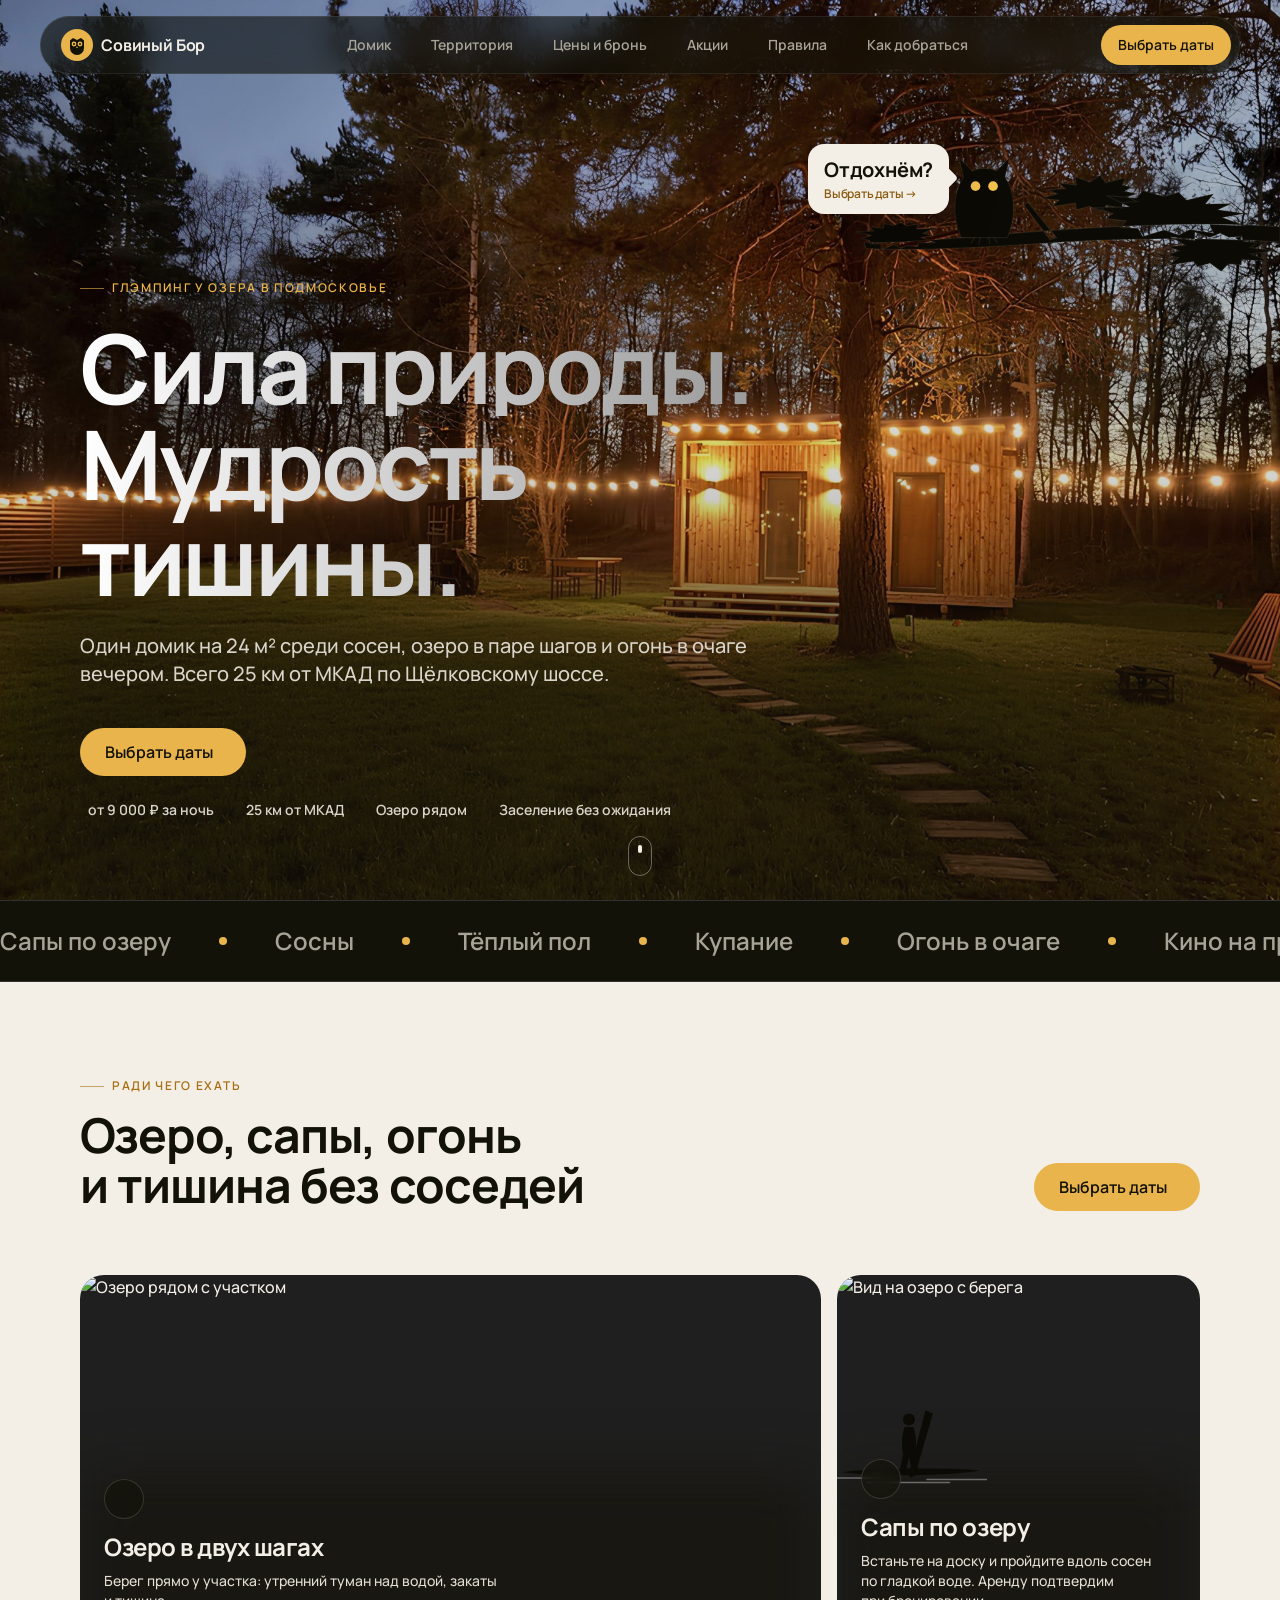
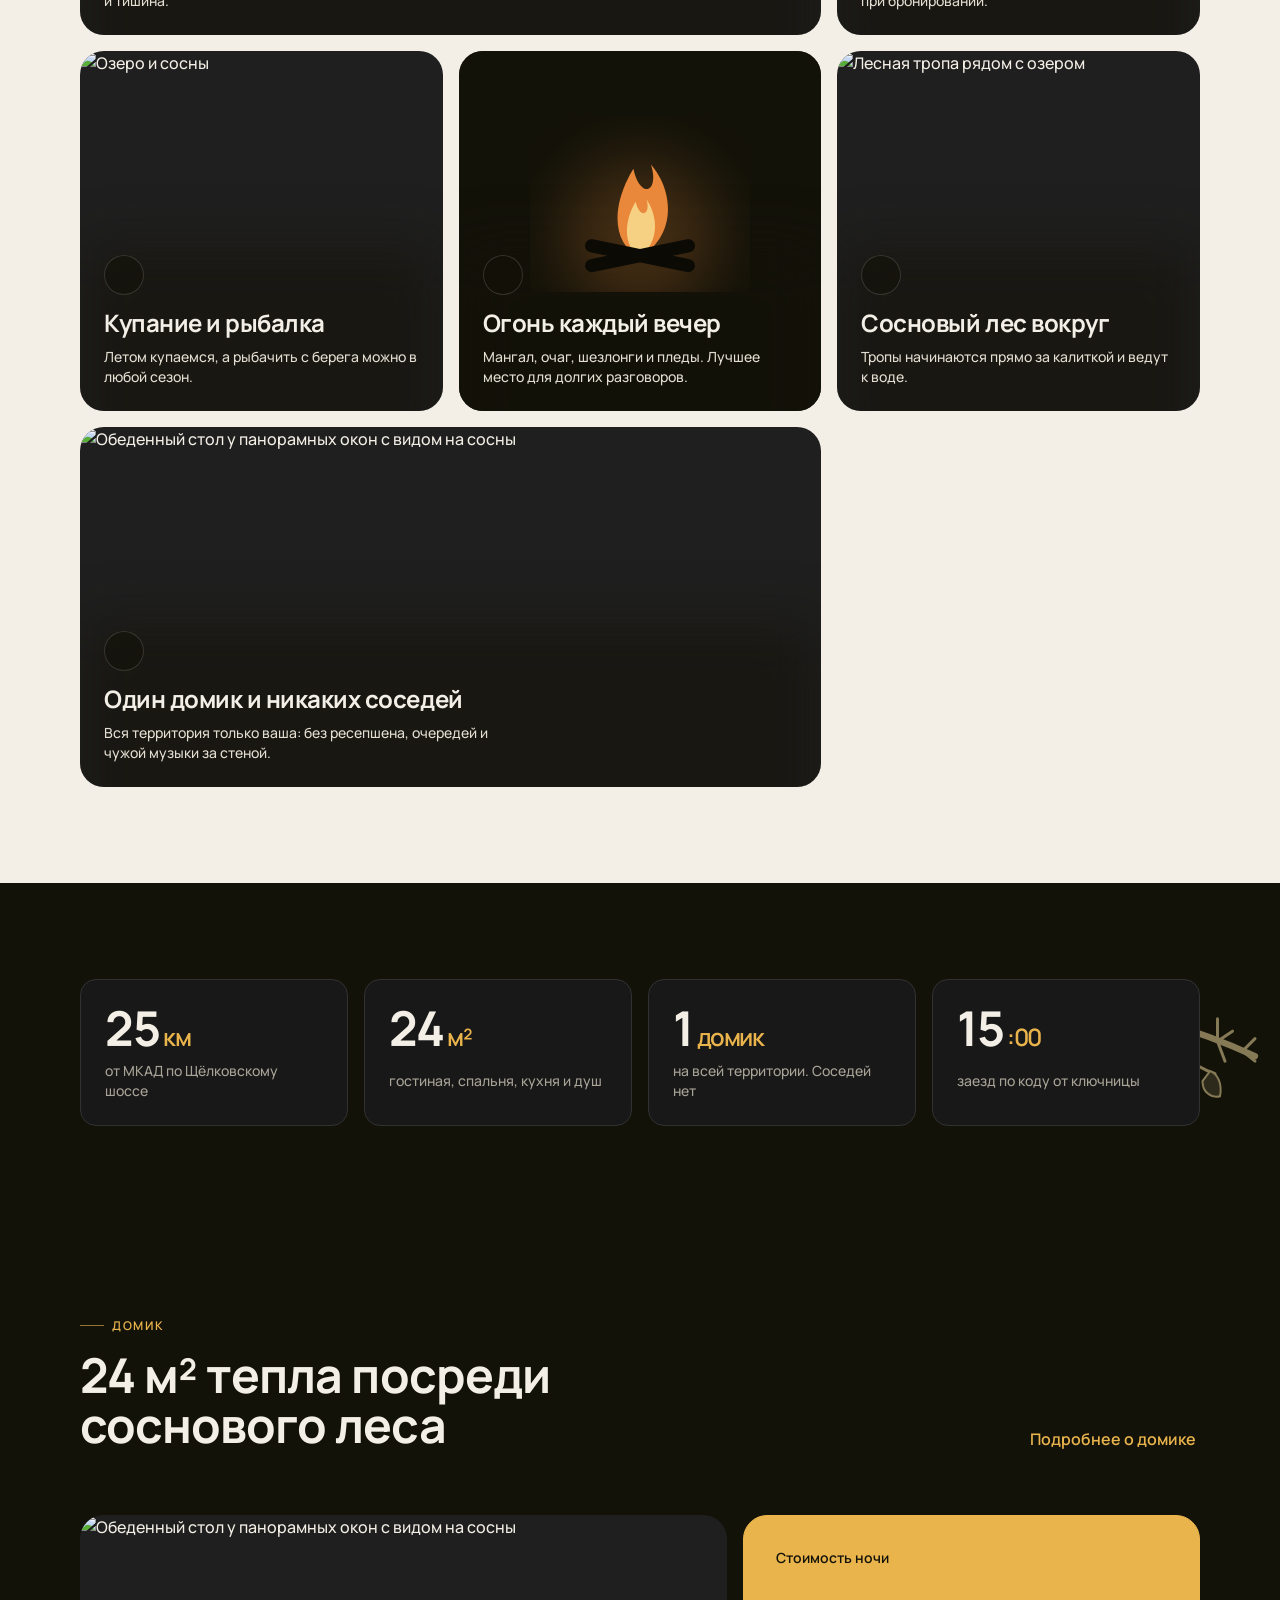
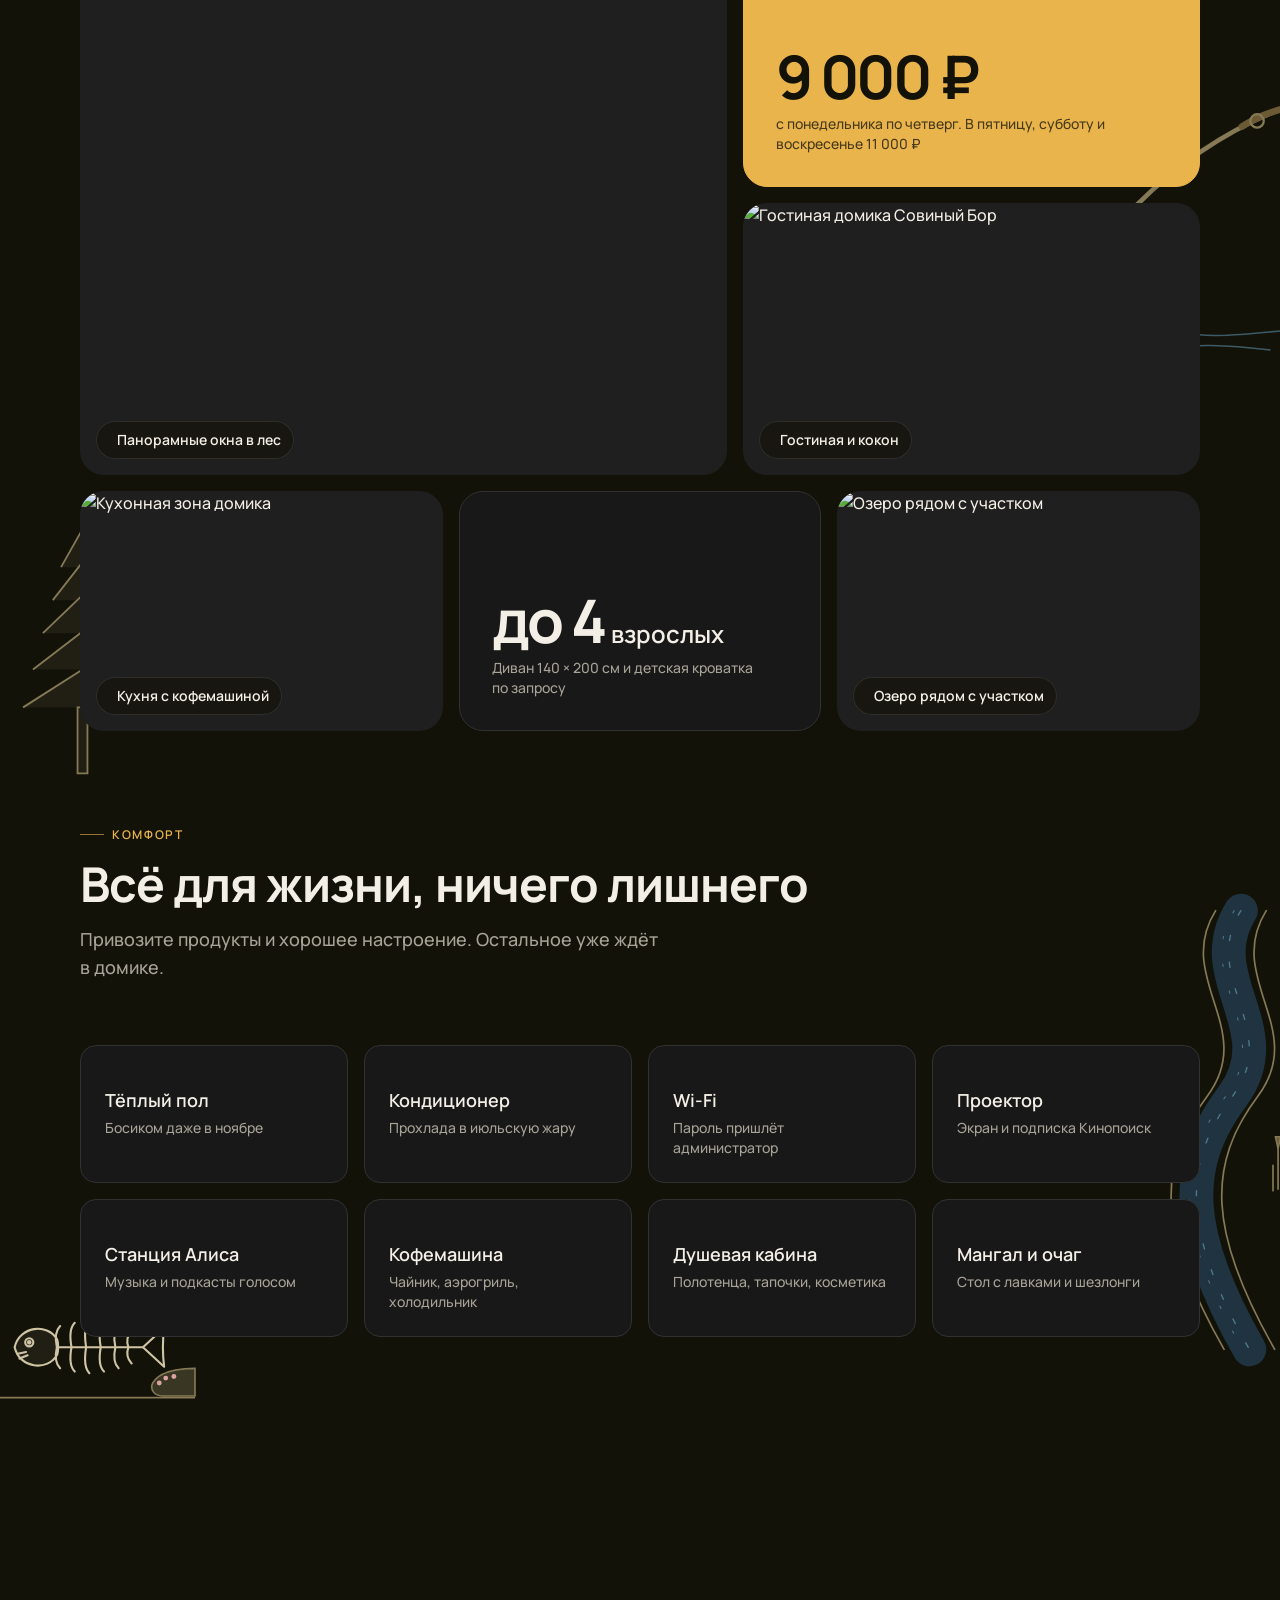
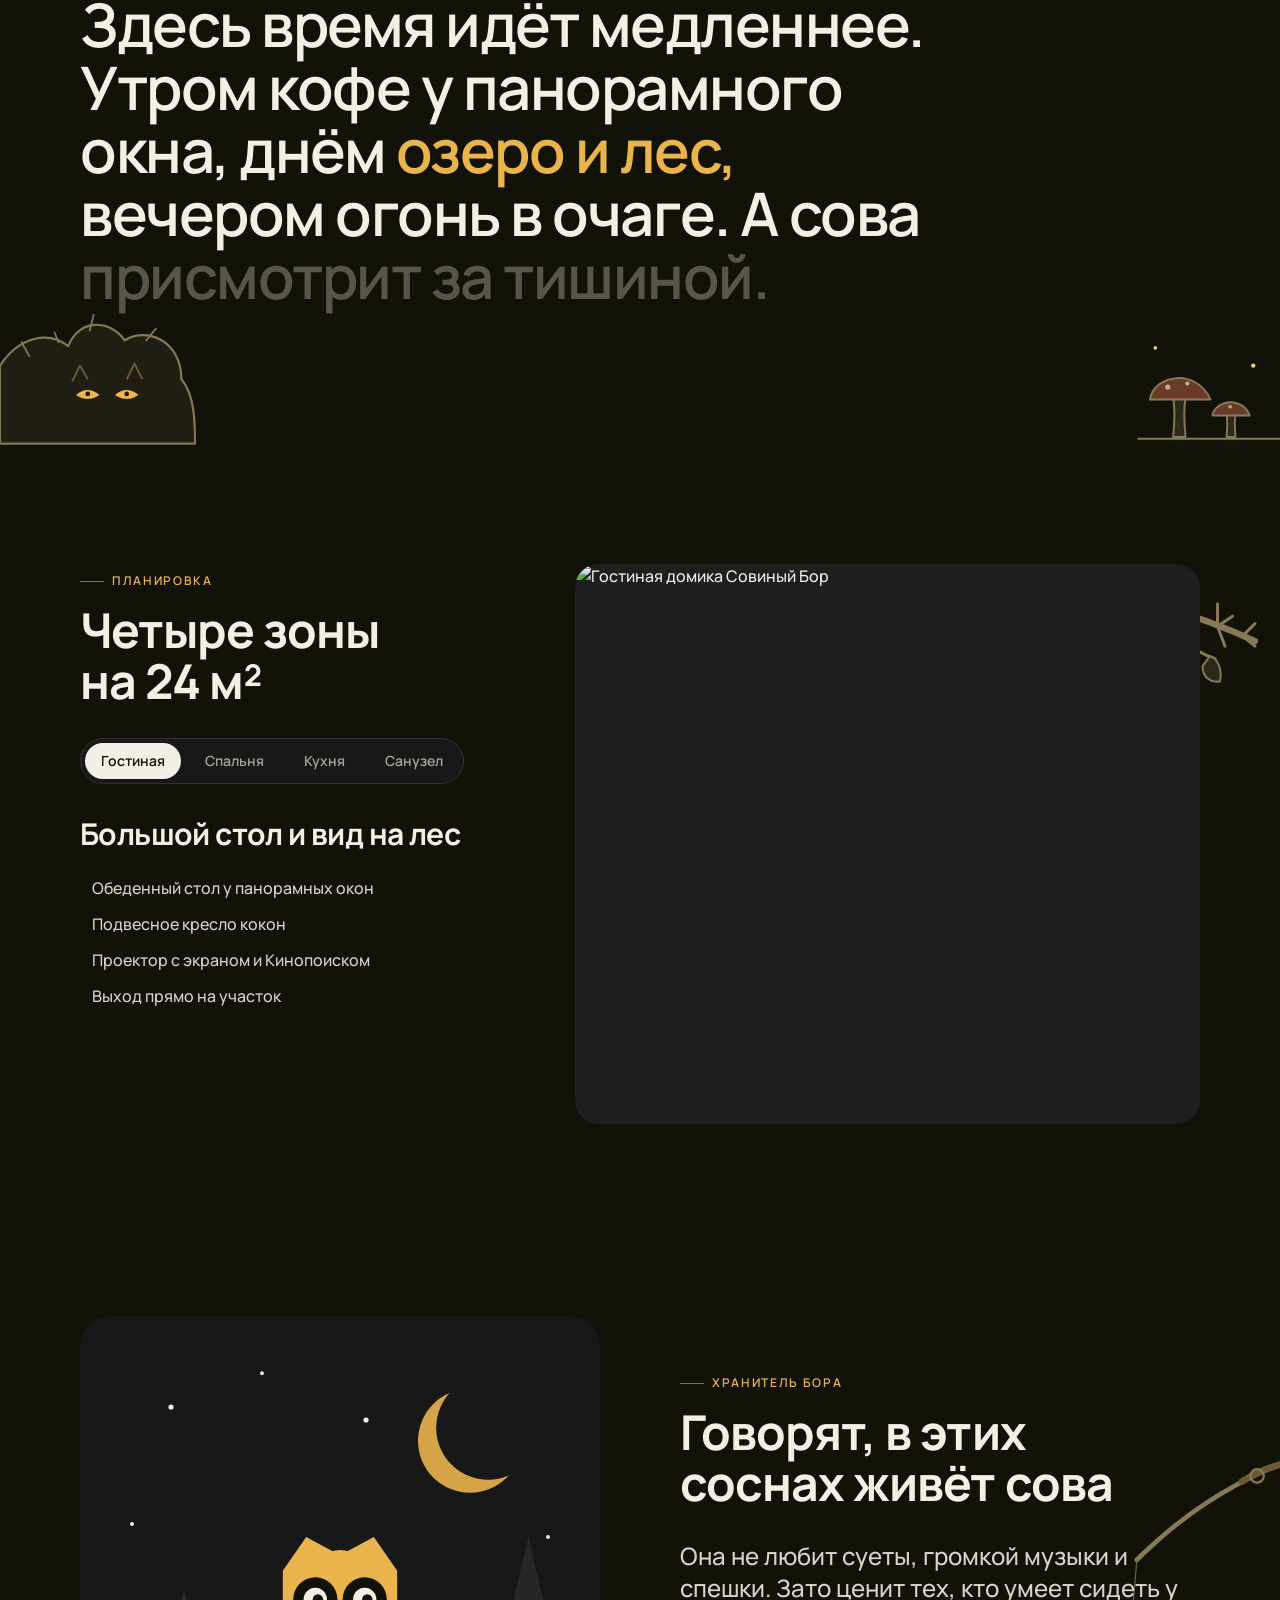
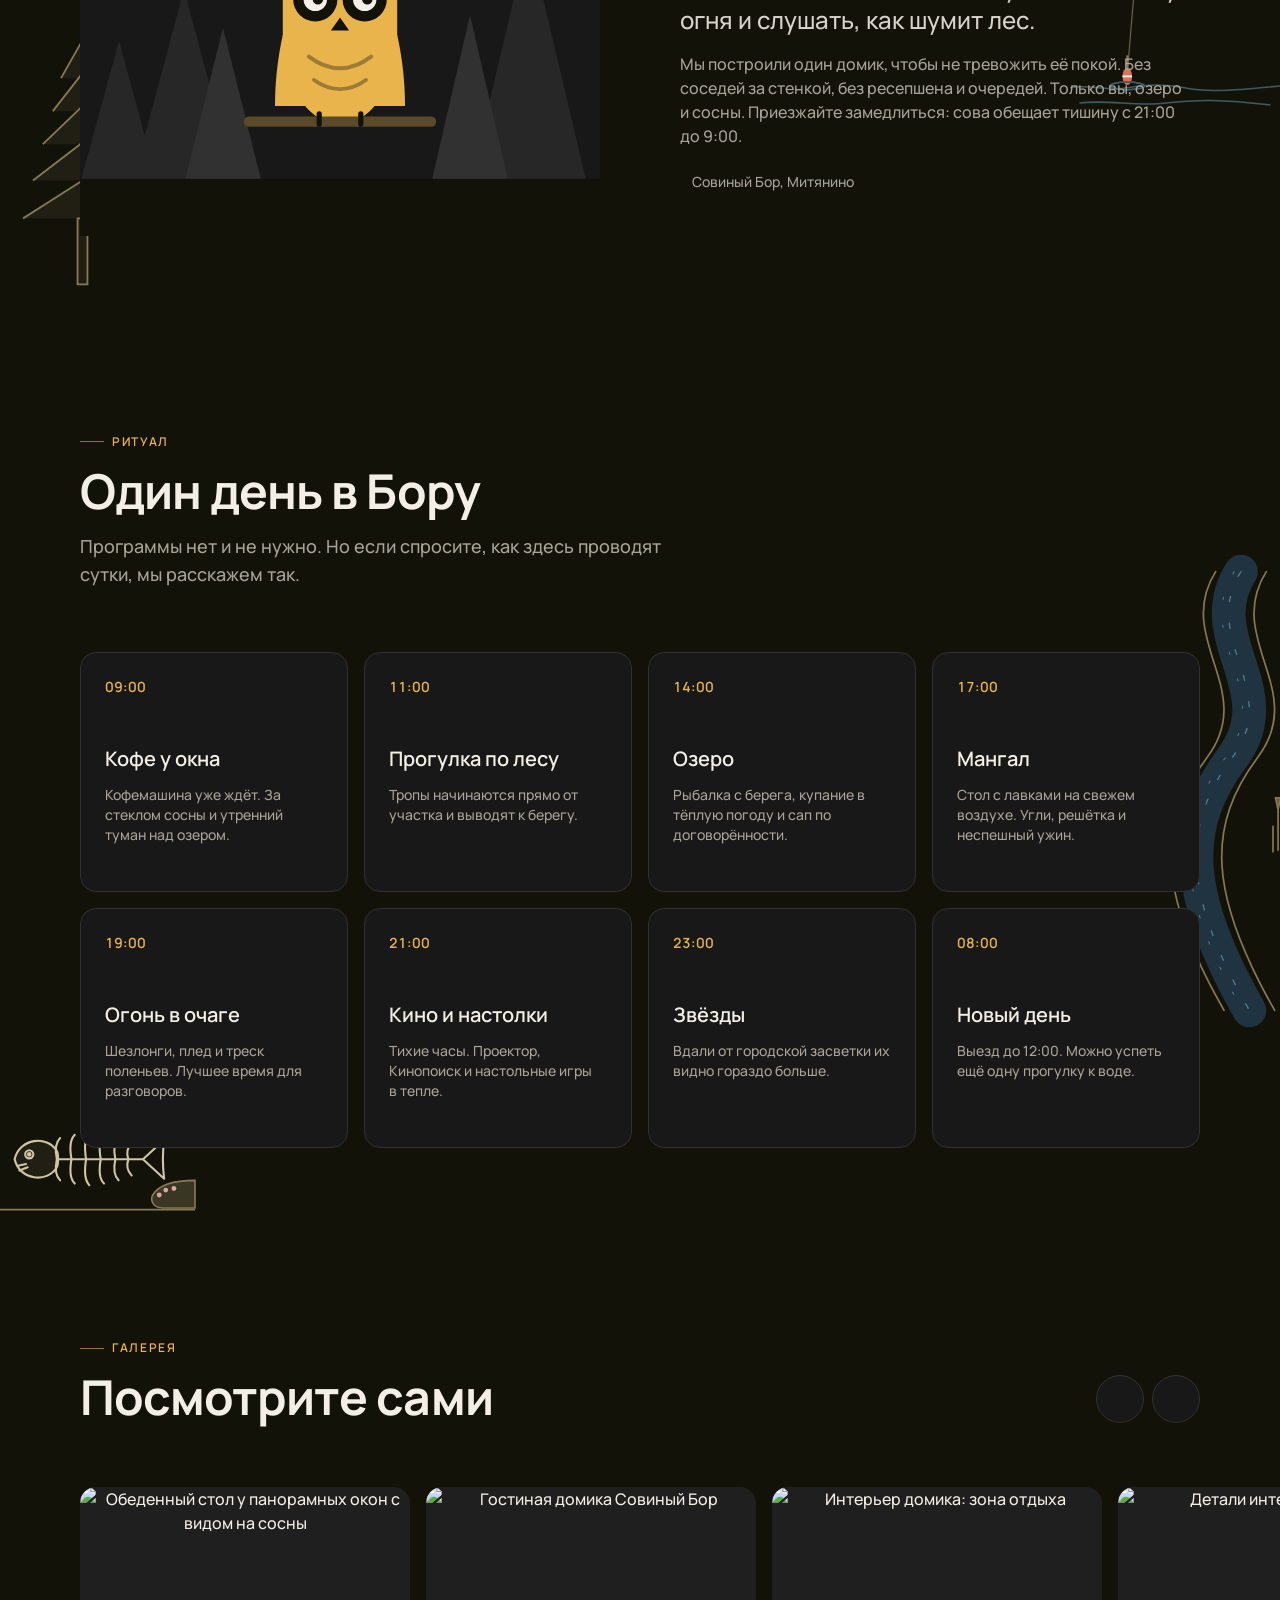
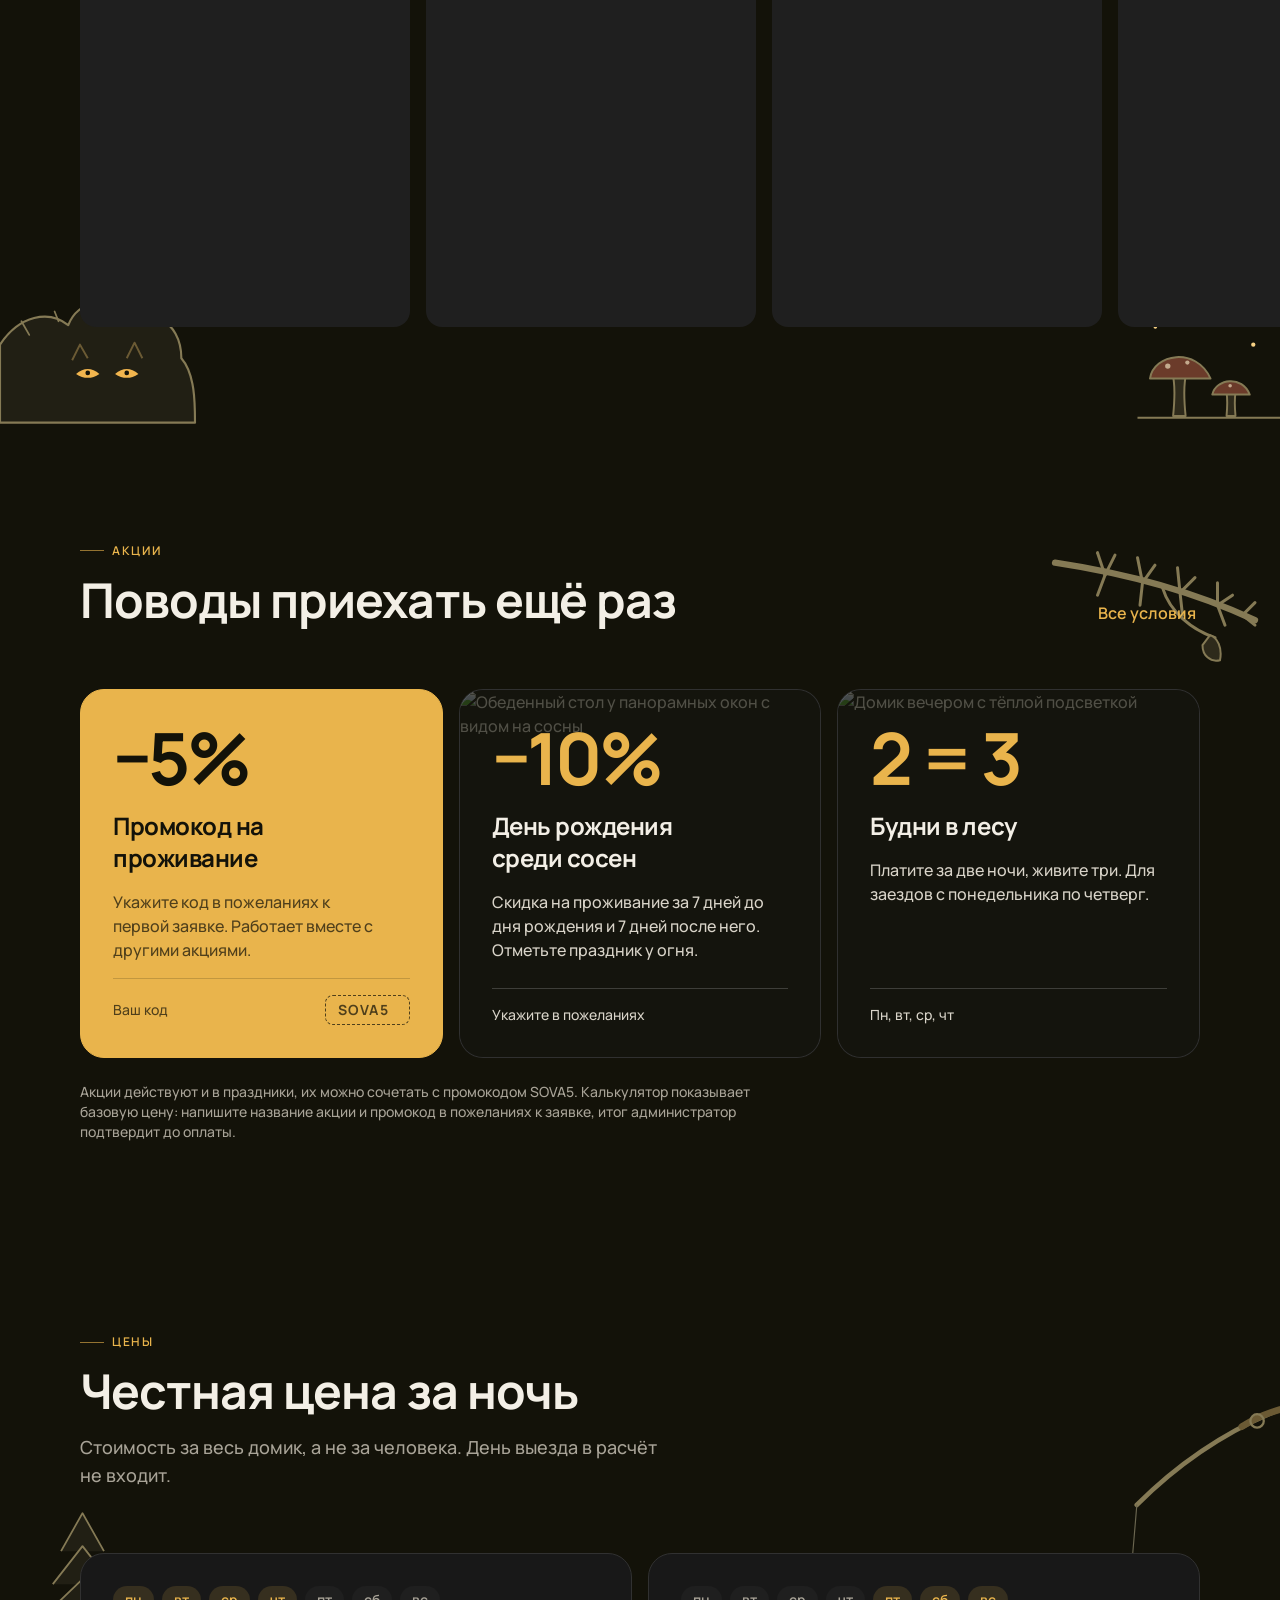
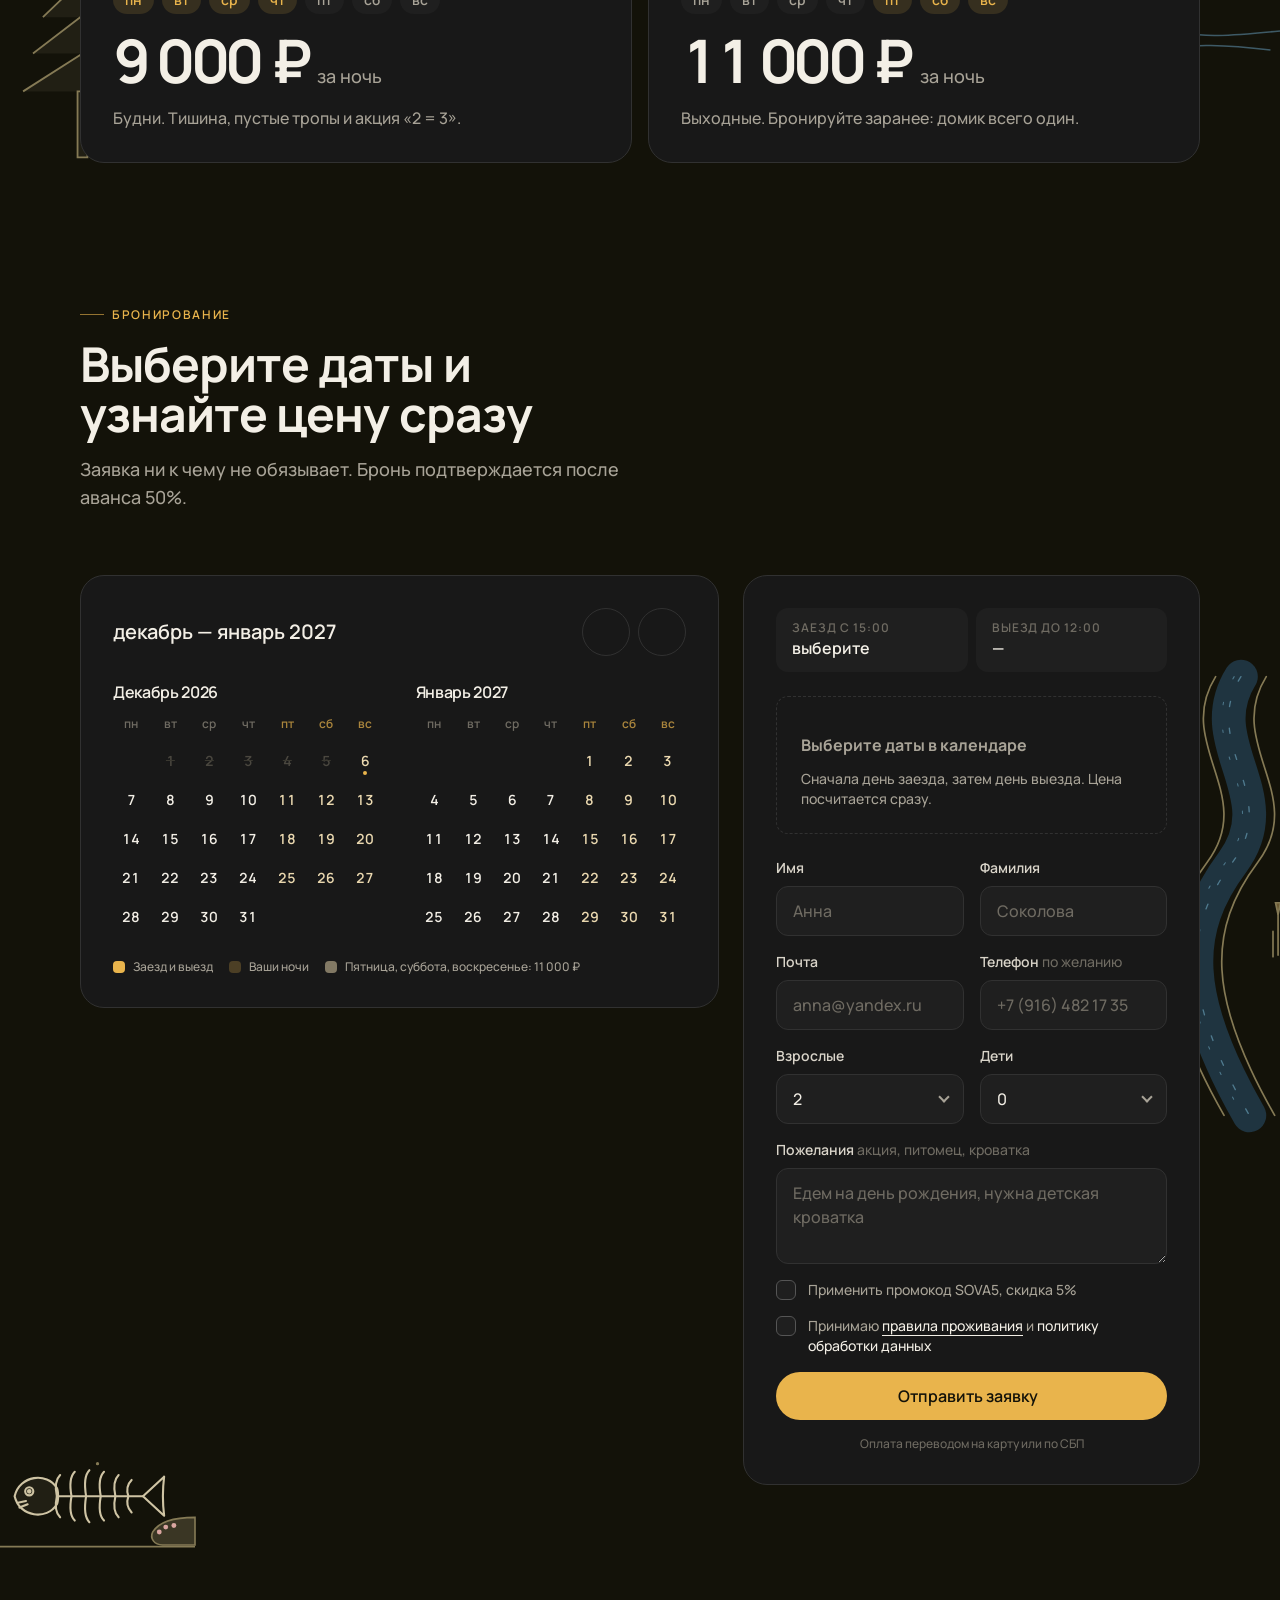
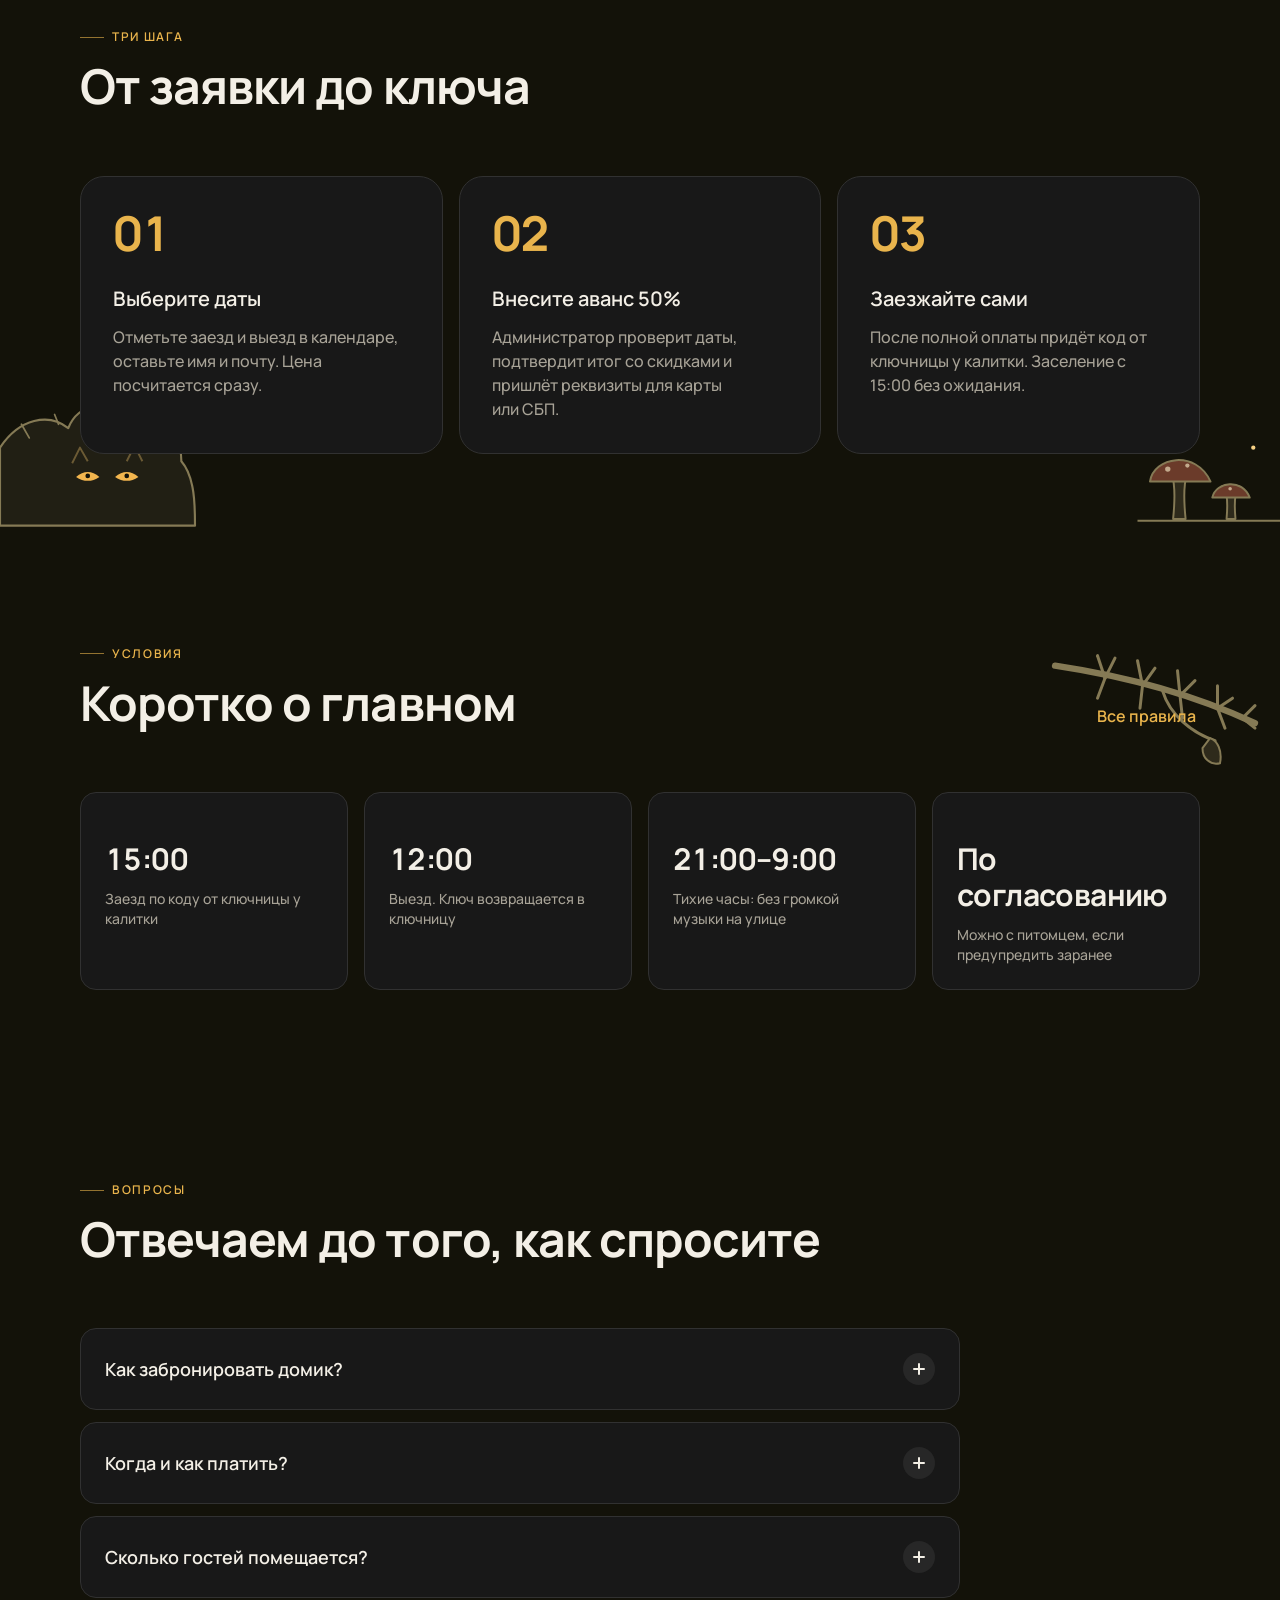
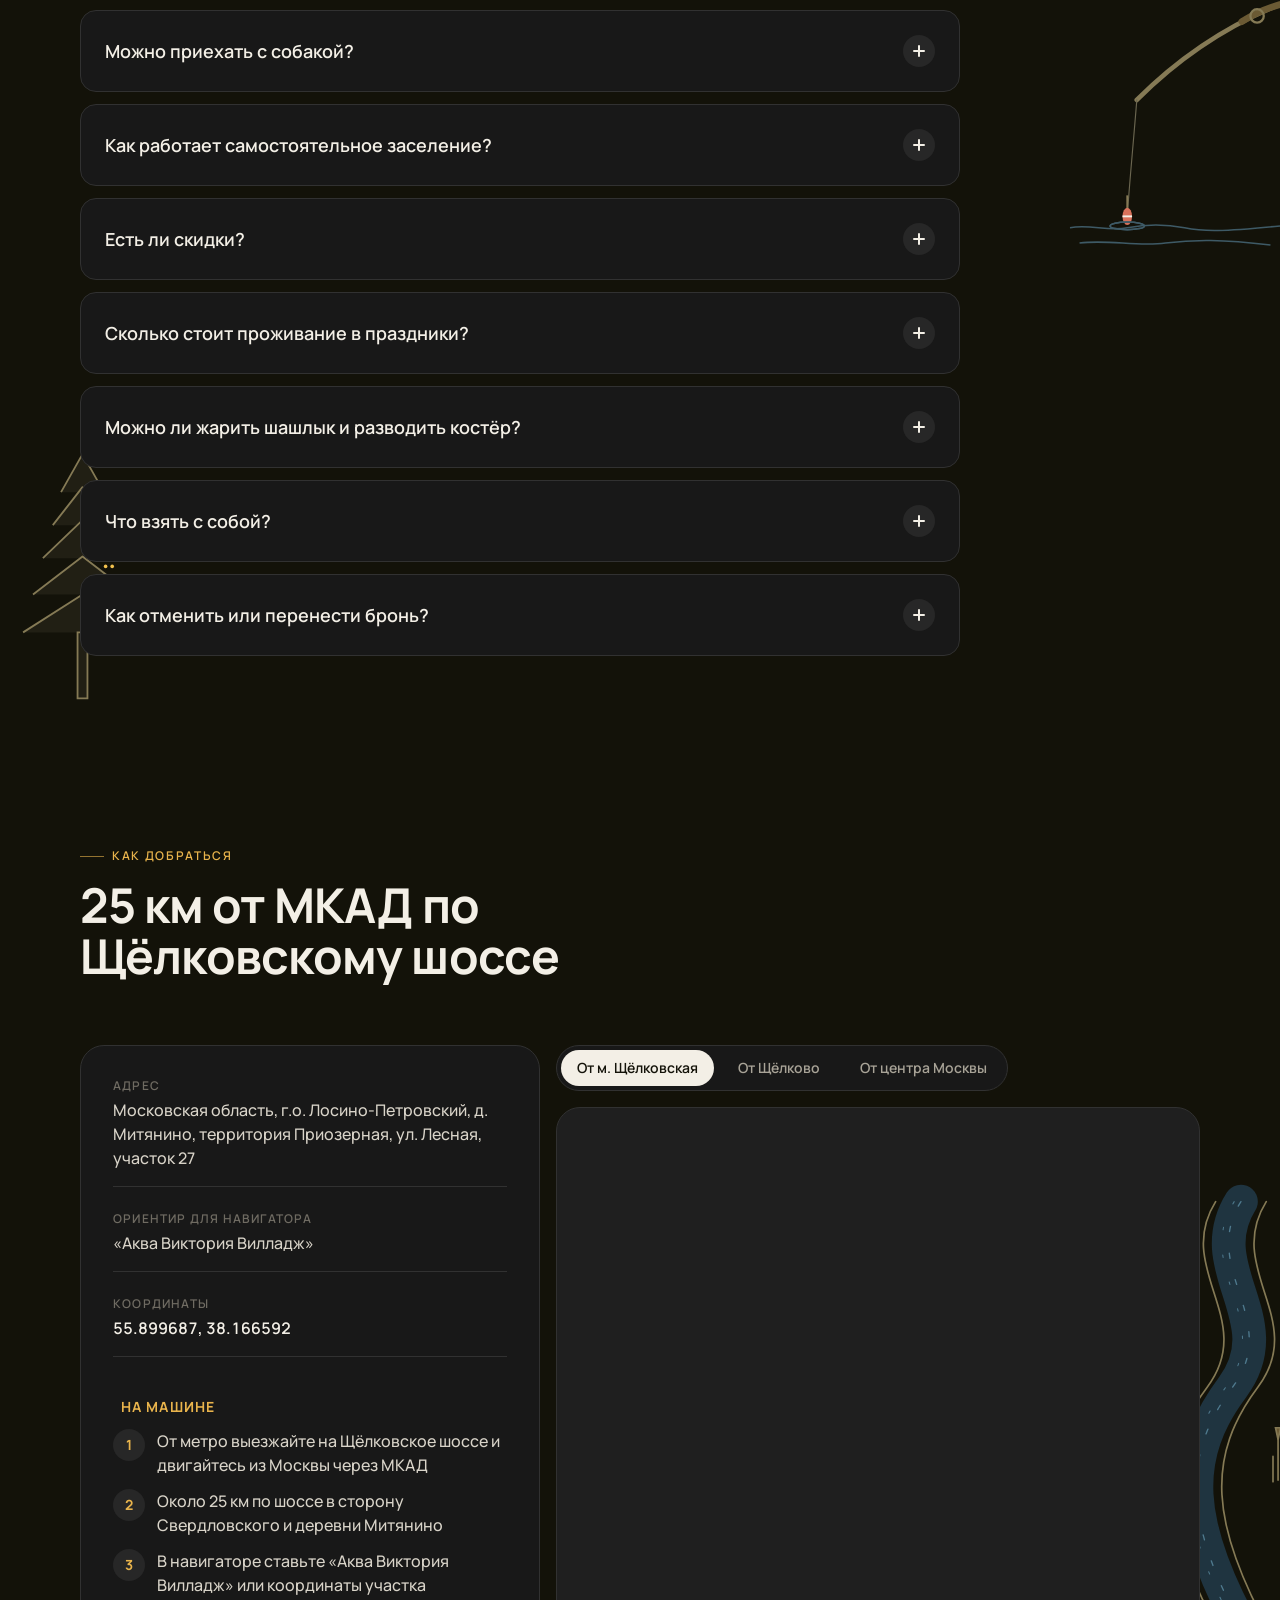
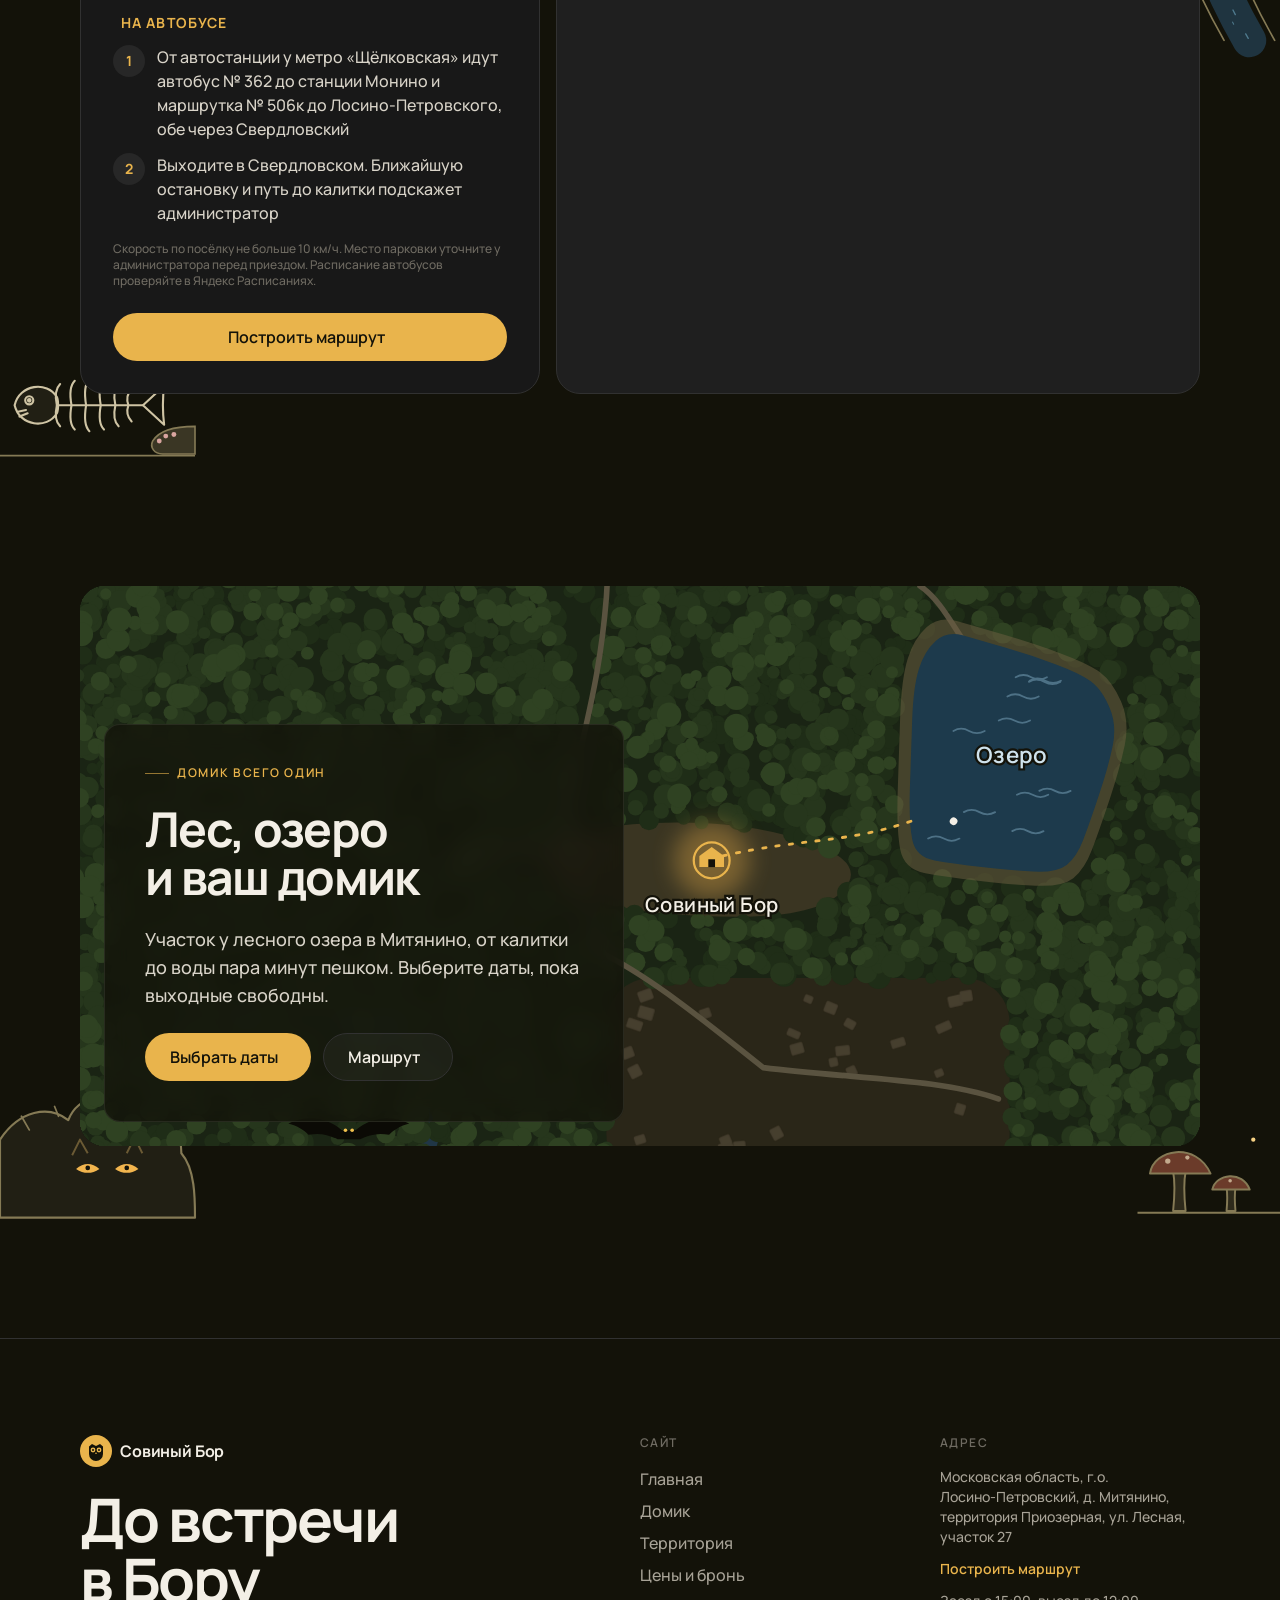
==== index.html @ 0ddd8e26 "Скелет рыбы и кошачья лапа среди рисованных элементов Co-Authored-By: Claude Opus 5.5 <noreply@anthr" ====
<!DOCTYPE html>
<html lang="ru">
<head>
<meta charset="utf-8">
<meta name="viewport" content="width=device-width, initial-scale=1">
<script>try{var o=JSON.parse(sessionStorage.getItem("owl")||"null");if(o&&Date.now()-o.ts<6000&&document.documentElement.hasAttribute("data-ill"))document.documentElement.classList.add("owl-nav")}catch(e){}</script>
<title>Совиный Бор: глэмпинг у озера в 25 км от МКАД</title>
<meta name="description" content="Уютный домик 24 м² среди сосен у озера, Щёлковское шоссе. Мангал, очаг, тёплый пол, проектор. От 9 000 ₽ за ночь, самостоятельное заселение.">
<link rel="canonical" href="https://sovbor.ru/">
<meta name="theme-color" content="#131209">
<meta property="og:type" content="website">
<meta property="og:locale" content="ru_RU">
<meta property="og:site_name" content="Совиный Бор">
<meta property="og:title" content="Совиный Бор: глэмпинг у озера в 25 км от МКАД">
<meta property="og:description" content="Уютный домик 24 м² среди сосен у озера, Щёлковское шоссе. Мангал, очаг, тёплый пол, проектор. От 9 000 ₽ за ночь, самостоятельное заселение.">
<meta property="og:url" content="https://sovbor.ru/">
<meta property="og:image" content="https://sovbor.ru/assets/img/hero-desktop.jpg">
<meta name="twitter:card" content="summary_large_image">
<link rel="icon" href="assets/favicon.svg" type="image/svg+xml">
<link rel="preconnect" href="https://fonts.googleapis.com">
<link rel="preconnect" href="https://fonts.gstatic.com" crossorigin>
<link href="https://fonts.googleapis.com/css2?family=Manrope:wght@400;500;600;700&display=swap&subset=cyrillic" rel="stylesheet">
<link rel="stylesheet" href="https://unpkg.com/@phosphor-icons/web@2.1.1/src/regular/style.css">
<link rel="stylesheet" href="assets/style.css">
<script type="application/ld+json">{"@context": "https://schema.org", "@type": "LodgingBusiness", "name": "Совиный Бор", "description": "Глэмпинг у озера в 25 км от МКАД: домик 24 м² среди сосен, мангал, очаг, шезлонги.", "url": "https://sovbor.ru/", "image": "https://sovbor.ru/wp-content/uploads/2026/10/%D0%92%D0%B5%D1%87%D0%B5%D1%80-%D0%B2-%D0%A1%D0%BE%D0%B2%D0%B8%D0%BD%D0%BE%D0%BC-%D0%91%D0%BE%D1%80%D1%83.jpg", "priceRange": "9000–11000 RUB", "checkinTime": "15:00", "checkoutTime": "12:00", "petsAllowed": "по согласованию", "address": {"@type": "PostalAddress", "addressCountry": "RU", "addressRegion": "Московская область", "addressLocality": "деревня Митянино", "streetAddress": "территория Приозерная, ул. Лесная, участок 27"}, "geo": {"@type": "GeoCoordinates", "latitude": 55.899687, "longitude": 38.166592}, "amenityFeature": [{"@type": "LocationFeatureSpecification", "name": "Тёплый пол", "value": true}, {"@type": "LocationFeatureSpecification", "name": "Кондиционер", "value": true}, {"@type": "LocationFeatureSpecification", "name": "Wi‑Fi", "value": true}, {"@type": "LocationFeatureSpecification", "name": "Проектор", "value": true}, {"@type": "LocationFeatureSpecification", "name": "Станция Алиса", "value": true}, {"@type": "LocationFeatureSpecification", "name": "Кофемашина", "value": true}, {"@type": "LocationFeatureSpecification", "name": "Душевая кабина", "value": true}, {"@type": "LocationFeatureSpecification", "name": "Мангал и очаг", "value": true}]}</script><script type="application/ld+json">{"@context": "https://schema.org", "@type": "FAQPage", "mainEntity": [{"@type": "Question", "name": "Как забронировать домик?", "acceptedAnswer": {"@type": "Answer", "text": "Выберите свободные даты в календаре, заполните контакты и отправьте заявку. Бронь подтверждается после аванса 50%."}}, {"@type": "Question", "name": "Когда и как платить?", "acceptedAnswer": {"@type": "Answer", "text": "Аванс 50% при бронировании, остаток при заезде. Оплата переводом на карту или по СБП. Код от ключницы придёт после полной оплаты."}}, {"@type": "Question", "name": "Сколько гостей помещается?", "acceptedAnswer": {"@type": "Answer", "text": "Основное спальное место: раскладной диван 140 × 200 см. В заявке можно указать до 4 взрослых и до 3 детей, а детскую кроватку дадим по запросу. Состав гостей администратор уточнит до подтверждения."}}, {"@type": "Question", "name": "Можно приехать с собакой?", "acceptedAnswer": {"@type": "Answer", "text": "Да, по предварительному согласованию. Расскажите о питомце в пожеланиях до бронирования. Животное нельзя оставлять одного, пускать на кровать и мягкую мебель, на общей территории собака гуляет на поводке."}}, {"@type": "Question", "name": "Как работает самостоятельное заселение?", "acceptedAnswer": {"@type": "Answer", "text": "Ключ лежит в ключнице у калитки. Код придёт после оплаты. Заезд с 15:00, выезд до 12:00. Если ключ потерялся, сразу напишите администратору."}}, {"@type": "Question", "name": "Есть ли скидки?", "acceptedAnswer": {"@type": "Answer", "text": "Промокод SOVA5 даёт 5%, на день рождения скидка 10%, а в будни действует акция «2 = 3». Их можно сочетать, итог подтверждает администратор до оплаты."}}, {"@type": "Question", "name": "Сколько стоит проживание в праздники?", "acceptedAnswer": {"@type": "Answer", "text": "Праздничный тариф уточняется до оплаты. Калькулятор показывает расчёт по обычным ценам, поэтому он предварительный."}}, {"@type": "Question", "name": "Можно ли жарить шашлык и разводить костёр?", "acceptedAnswer": {"@type": "Answer", "text": "Да, на оборудованном мангале, а для вечеров у огня есть очаг. Костры в других местах, фейерверки и розжиг бензином запрещены."}}, {"@type": "Question", "name": "Что взять с собой?", "acceptedAnswer": {"@type": "Answer", "text": "Продукты, одежду для прогулок по лесу и удочку, если любите рыбалку. Постельное бельё, полотенца, посуда и косметика уже есть."}}, {"@type": "Question", "name": "Как отменить или перенести бронь?", "acceptedAnswer": {"@type": "Answer", "text": "Условия отмены, переноса и возврата аванса согласуйте с администратором до оплаты. Он зафиксирует их в переписке."}}]}</script>
</head>
<body>
<div class="pt" aria-hidden="true"><svg viewBox="0 0 32 32" fill="none" aria-hidden="true"><rect width="32" height="32" rx="16" fill="#E9B44C"/><path d="M9 11.5 12 9l4 2 4-2 3 2.5V19a7 7 0 0 1-14 0v-7.5Z" fill="#131209"/><circle cx="13" cy="15" r="2.4" fill="#E9B44C"/><circle cx="19" cy="15" r="2.4" fill="#E9B44C"/><circle cx="13" cy="15" r="1" fill="#131209"/><circle cx="19" cy="15" r="1" fill="#131209"/><path d="m16 17.2-1.1 1.6h2.2L16 17.2Z" fill="#E9B44C"/></svg></div>
<a class="skip" href="#main">Перейти к содержимому</a>
<header>
<nav class="nav" aria-label="Основное меню">
  <a class="brand" href="index.html" aria-label="Совиный Бор, на главную"><svg viewBox="0 0 32 32" fill="none" aria-hidden="true"><rect width="32" height="32" rx="16" fill="#E9B44C"/><path d="M9 11.5 12 9l4 2 4-2 3 2.5V19a7 7 0 0 1-14 0v-7.5Z" fill="#131209"/><circle cx="13" cy="15" r="2.4" fill="#E9B44C"/><circle cx="19" cy="15" r="2.4" fill="#E9B44C"/><circle cx="13" cy="15" r="1" fill="#131209"/><circle cx="19" cy="15" r="1" fill="#131209"/><path d="m16 17.2-1.1 1.6h2.2L16 17.2Z" fill="#E9B44C"/></svg><span>Совиный Бор</span></a>
  <div class="nav-links"><a href="domik/index.html">Домик</a><a href="territory/index.html">Территория</a><a href="booking/index.html">Цены и бронь</a><a href="offers/index.html">Акции</a><a href="rules/index.html">Правила</a><a href="contacts/index.html">Как добраться</a></div>
  <a class="btn btn-primary btn-sm" href="booking/index.html#booking">Выбрать даты</a>
  <button class="burger" type="button" aria-label="Открыть меню" aria-expanded="false" aria-controls="mpanel"><span></span><span></span></button>
</nav>
<div class="mpanel" id="mpanel">
  <ul><li><a href="domik/index.html"><span class="lbl">Домик</span><i class="ph ph-arrow-up-right"></i></a></li><li><a href="territory/index.html"><span class="lbl">Территория</span><i class="ph ph-arrow-up-right"></i></a></li><li><a href="booking/index.html"><span class="lbl">Цены и бронь</span><i class="ph ph-arrow-up-right"></i></a></li><li><a href="offers/index.html"><span class="lbl">Акции</span><i class="ph ph-arrow-up-right"></i></a></li><li><a href="rules/index.html"><span class="lbl">Правила</span><i class="ph ph-arrow-up-right"></i></a></li><li><a href="contacts/index.html"><span class="lbl">Как добраться</span><i class="ph ph-arrow-up-right"></i></a></li></ul>
  <div class="mpanel-foot">
    <a class="btn btn-primary" href="booking/index.html#booking">Выбрать даты <i class="ph ph-arrow-right"></i></a>
    <span class="t-sm muted">Глэмпинг у озера, 25 км от МКАД</span>
  </div>
</div>
</header>
<main id="main">
<section class="hero hfull" aria-label="Совиный Бор">
  <div class="hero-media"><div class="hm-in"><svg class="scene scene-d" viewBox="0 0 1920 1080" preserveAspectRatio="xMidYMid slice" role="img" aria-label="Домик Совиный Бор вечером, горит гирлянда"><defs><filter id="off-d" color-interpolation-filters="sRGB"><feColorMatrix type="matrix" values="0.13 0.05 0.02 0 0  0.09 0.10 0.04 0 0  0.08 0.09 0.15 0 0  0 0 0 1 0"/></filter><filter id="soft-d" x="-50%" y="-50%" width="200%" height="200%"><feGaussianBlur stdDeviation="10.8"/></filter><mask id="m-d" maskUnits="userSpaceOnUse" x="0" y="0" width="1920" height="1080"><rect class="mask-all" width="1920" height="1080" fill="#fff"/><g filter="url(#soft-d)" fill="#000"><circle class="hole" style="--i:0" cx="0.0" cy="596.2" r="24"/><circle class="hole" style="--i:1" cx="49.2" cy="594.5" r="24"/><circle class="hole" style="--i:2" cx="61.5" cy="576.9" r="24"/><circle class="hole" style="--i:3" cx="78.2" cy="598.9" r="24"/><circle class="hole" style="--i:4" cx="103.7" cy="600.6" r="24"/><circle class="hole" style="--i:5" cx="128.3" cy="599.7" r="24"/><circle class="hole" style="--i:6" cx="152.0" cy="594.5" r="24"/><circle class="hole" style="--i:7" cx="174.9" cy="599.7" r="24"/><circle class="hole" style="--i:8" cx="198.6" cy="602.4" r="24"/><circle class="hole" style="--i:9" cx="218.8" cy="600.6" r="24"/><circle class="hole" style="--i:10" cx="238.2" cy="598.0" r="24"/><circle class="hole" style="--i:11" cx="255.8" cy="590.1" r="24"/><circle class="hole" style="--i:12" cx="276.0" cy="591.8" r="24"/><circle class="hole" style="--i:13" cx="297.1" cy="594.5" r="24"/><circle class="hole" style="--i:14" cx="317.3" cy="596.2" r="24"/><circle class="hole" style="--i:15" cx="337.5" cy="597.1" r="24"/><circle class="hole" style="--i:16" cx="359.5" cy="598.0" r="24"/><circle class="hole" style="--i:17" cx="381.4" cy="598.0" r="24"/><circle class="hole" style="--i:18" cx="402.5" cy="598.9" r="24"/><circle class="hole" style="--i:19" cx="424.5" cy="598.9" r="24"/><circle class="hole" style="--i:20" cx="446.5" cy="598.9" r="24"/><circle class="hole" style="--i:21" cx="468.4" cy="598.0" r="24"/><circle class="hole" style="--i:22" cx="489.5" cy="596.2" r="24"/><circle class="hole" style="--i:23" cx="512.4" cy="596.2" r="24"/><circle class="hole" style="--i:24" cx="534.4" cy="594.5" r="24"/><circle class="hole" style="--i:25" cx="556.3" cy="593.6" r="24"/><circle class="hole" style="--i:26" cx="580.1" cy="591.8" r="24"/><circle class="hole" style="--i:27" cx="600.0" cy="588.1" r="24"/><circle class="hole" style="--i:28" cx="620.0" cy="586.1" r="24"/><circle class="hole" style="--i:29" cx="669.7" cy="581.3" r="24"/><circle class="hole" style="--i:30" cx="690.8" cy="576.9" r="24"/><circle class="hole" style="--i:31" cx="714.5" cy="572.5" r="24"/><circle class="hole" style="--i:32" cx="759.4" cy="580.4" r="24"/><circle class="hole" style="--i:33" cx="760.2" cy="565.5" r="24"/><circle class="hole" style="--i:34" cx="781.3" cy="570.8" r="24"/><circle class="hole" style="--i:35" cx="805.1" cy="575.1" r="24"/><circle class="hole" style="--i:36" cx="830.5" cy="580.4" r="24"/><circle class="hole" style="--i:37" cx="853.4" cy="581.3" r="24"/><circle class="hole" style="--i:38" cx="879.0" cy="583.1" r="24"/><circle class="hole" style="--i:39" cx="903.0" cy="583.1" r="24"/><circle class="hole" style="--i:40" cx="928.0" cy="583.1" r="24"/><circle class="hole" style="--i:41" cx="952.0" cy="581.1" r="24"/><circle class="hole" style="--i:42" cx="976.0" cy="578.1" r="24"/><circle class="hole" style="--i:43" cx="1001.9" cy="515.4" r="24"/><circle class="hole" style="--i:44" cx="1028.3" cy="513.6" r="24"/><circle class="hole" style="--i:45" cx="1059.1" cy="514.5" r="24"/><circle class="hole" style="--i:46" cx="1094.2" cy="514.5" r="24"/><circle class="hole" style="--i:47" cx="1130.2" cy="511.9" r="24"/><circle class="hole" style="--i:48" cx="1167.2" cy="511.9" r="24"/><circle class="hole" style="--i:49" cx="1265.6" cy="517.2" r="24"/><circle class="hole" style="--i:50" cx="1302.5" cy="515.4" r="24"/><circle class="hole" style="--i:51" cx="1341.2" cy="516.3" r="24"/><circle class="hole" style="--i:52" cx="1378.1" cy="514.5" r="24"/><circle class="hole" style="--i:53" cx="1412.4" cy="519.8" r="24"/><circle class="hole" style="--i:54" cx="1262.1" cy="541.8" r="24"/><circle class="hole" style="--i:55" cx="1310.4" cy="552.3" r="24"/><circle class="hole" style="--i:56" cx="1362.3" cy="562.0" r="24"/><circle class="hole" style="--i:57" cx="1413.2" cy="569.0" r="24"/><circle class="hole" style="--i:58" cx="1467.7" cy="574.3" r="24"/><circle class="hole" style="--i:59" cx="1527.5" cy="576.9" r="24"/><circle class="hole" style="--i:60" cx="1587.3" cy="576.9" r="24"/><circle class="hole" style="--i:61" cx="1650.5" cy="576.0" r="24"/><circle class="hole" style="--i:62" cx="1716" cy="571" r="24"/><circle class="hole" style="--i:63" cx="1786" cy="563" r="24"/><circle class="hole" style="--i:64" cx="1857" cy="554" r="24"/><circle class="hole lamp" style="--i:68" cx="1047.6" cy="566.4" r="72"/><circle class="hole lamp" style="--i:69" cx="1192.6" cy="568.1" r="72"/><circle class="hole lamp" style="--i:70" cx="1050.3" cy="597.1" r="72"/><circle class="hole lamp" style="--i:71" cx="1193.5" cy="598.0" r="72"/></g></mask></defs><g class="kb"><image data-src="assets/img/hero-desktop.jpg" width="1920" height="1080" preserveAspectRatio="xMidYMid slice"/><image class="off" data-src="assets/img/hero-desktop.jpg" width="1920" height="1080" preserveAspectRatio="xMidYMid slice" filter="url(#off-d)" mask="url(#m-d)"/><g class="sparks"><circle class="spark" style="--d:3.04s;--o:0.45s" cx="0.0" cy="596.2" r="2.9"/><circle class="spark" style="--d:3.89s;--o:0.22s" cx="49.2" cy="594.5" r="2.9"/><circle class="spark" style="--d:3.59s;--o:1.10s" cx="61.5" cy="576.9" r="2.9"/><circle class="spark" style="--d:2.35s;--o:1.52s" cx="78.2" cy="598.9" r="2.9"/><circle class="spark" style="--d:2.30s;--o:1.30s" cx="103.7" cy="600.6" r="2.9"/><circle class="spark" style="--d:2.38s;--o:0.27s" cx="128.3" cy="599.7" r="2.9"/><circle class="spark" style="--d:3.30s;--o:2.48s" cx="152.0" cy="594.5" r="2.9"/><circle class="spark" style="--d:2.52s;--o:0.67s" cx="174.9" cy="599.7" r="2.9"/><circle class="spark" style="--d:3.83s;--o:2.84s" cx="198.6" cy="602.4" r="2.9"/><circle class="spark" style="--d:3.70s;--o:1.19s" cx="218.8" cy="600.6" r="2.9"/><circle class="spark" style="--d:4.74s;--o:0.14s" cx="238.2" cy="598.0" r="2.9"/><circle class="spark" style="--d:4.43s;--o:0.87s" cx="255.8" cy="590.1" r="2.9"/><circle class="spark" style="--d:2.58s;--o:0.35s" cx="276.0" cy="591.8" r="2.9"/><circle class="spark" style="--d:3.00s;--o:2.45s" cx="297.1" cy="594.5" r="2.9"/><circle class="spark" style="--d:2.67s;--o:1.74s" cx="317.3" cy="596.2" r="2.9"/><circle class="spark" style="--d:3.86s;--o:1.12s" cx="337.5" cy="597.1" r="2.9"/><circle class="spark" style="--d:3.62s;--o:0.19s" cx="359.5" cy="598.0" r="2.9"/><circle class="spark" style="--d:2.35s;--o:0.62s" cx="381.4" cy="598.0" r="2.9"/><circle class="spark" style="--d:3.97s;--o:1.28s" cx="402.5" cy="598.9" r="2.9"/><circle class="spark" style="--d:3.02s;--o:1.76s" cx="424.5" cy="598.9" r="2.9"/><circle class="spark" style="--d:3.38s;--o:0.90s" cx="446.5" cy="598.9" r="2.9"/><circle class="spark" style="--d:4.27s;--o:2.10s" cx="468.4" cy="598.0" r="2.9"/><circle class="spark" style="--d:2.83s;--o:1.72s" cx="489.5" cy="596.2" r="2.9"/><circle class="spark" style="--d:3.57s;--o:2.63s" cx="512.4" cy="596.2" r="2.9"/><circle class="spark" style="--d:4.10s;--o:0.86s" cx="534.4" cy="594.5" r="2.9"/><circle class="spark" style="--d:4.75s;--o:0.35s" cx="556.3" cy="593.6" r="2.9"/><circle class="spark" style="--d:3.29s;--o:2.27s" cx="580.1" cy="591.8" r="2.9"/><circle class="spark" style="--d:2.60s;--o:1.47s" cx="600.0" cy="588.1" r="2.9"/><circle class="spark" style="--d:2.30s;--o:2.00s" cx="620.0" cy="586.1" r="2.9"/><circle class="spark" style="--d:4.19s;--o:1.72s" cx="669.7" cy="581.3" r="2.9"/><circle class="spark" style="--d:4.48s;--o:0.94s" cx="690.8" cy="576.9" r="2.9"/><circle class="spark" style="--d:4.01s;--o:1.78s" cx="714.5" cy="572.5" r="2.9"/><circle class="spark" style="--d:3.71s;--o:1.37s" cx="759.4" cy="580.4" r="2.9"/><circle class="spark" style="--d:4.38s;--o:2.83s" cx="760.2" cy="565.5" r="2.9"/><circle class="spark" style="--d:3.43s;--o:1.99s" cx="781.3" cy="570.8" r="2.9"/><circle class="spark" style="--d:2.36s;--o:2.10s" cx="805.1" cy="575.1" r="2.9"/><circle class="spark" style="--d:3.88s;--o:2.98s" cx="830.5" cy="580.4" r="2.9"/><circle class="spark" style="--d:4.34s;--o:0.85s" cx="853.4" cy="581.3" r="2.9"/><circle class="spark" style="--d:3.20s;--o:2.01s" cx="879.0" cy="583.1" r="2.9"/><circle class="spark" style="--d:2.26s;--o:1.39s" cx="903.0" cy="583.1" r="2.9"/><circle class="spark" style="--d:2.64s;--o:0.35s" cx="928.0" cy="583.1" r="2.9"/><circle class="spark" style="--d:2.35s;--o:2.30s" cx="952.0" cy="581.1" r="2.9"/><circle class="spark" style="--d:2.54s;--o:0.74s" cx="976.0" cy="578.1" r="2.9"/><circle class="spark" style="--d:3.22s;--o:2.61s" cx="1001.9" cy="515.4" r="2.9"/><circle class="spark" style="--d:2.41s;--o:1.35s" cx="1028.3" cy="513.6" r="2.9"/><circle class="spark" style="--d:3.63s;--o:2.65s" cx="1059.1" cy="514.5" r="2.9"/><circle class="spark" style="--d:4.33s;--o:2.59s" cx="1094.2" cy="514.5" r="2.9"/><circle class="spark" style="--d:2.92s;--o:1.25s" cx="1130.2" cy="511.9" r="2.9"/><circle class="spark" style="--d:3.13s;--o:2.65s" cx="1167.2" cy="511.9" r="2.9"/><circle class="spark" style="--d:4.69s;--o:0.45s" cx="1265.6" cy="517.2" r="2.9"/><circle class="spark" style="--d:2.66s;--o:0.70s" cx="1302.5" cy="515.4" r="2.9"/><circle class="spark" style="--d:2.81s;--o:1.45s" cx="1341.2" cy="516.3" r="2.9"/><circle class="spark" style="--d:3.73s;--o:0.79s" cx="1378.1" cy="514.5" r="2.9"/><circle class="spark" style="--d:2.21s;--o:1.26s" cx="1412.4" cy="519.8" r="2.9"/><circle class="spark" style="--d:3.16s;--o:1.70s" cx="1262.1" cy="541.8" r="2.9"/><circle class="spark" style="--d:4.68s;--o:2.07s" cx="1310.4" cy="552.3" r="2.9"/><circle class="spark" style="--d:3.54s;--o:1.85s" cx="1362.3" cy="562.0" r="2.9"/><circle class="spark" style="--d:3.96s;--o:0.16s" cx="1413.2" cy="569.0" r="2.9"/><circle class="spark" style="--d:4.54s;--o:2.34s" cx="1467.7" cy="574.3" r="2.9"/><circle class="spark" style="--d:4.47s;--o:2.39s" cx="1527.5" cy="576.9" r="2.9"/><circle class="spark" style="--d:3.22s;--o:1.20s" cx="1587.3" cy="576.9" r="2.9"/><circle class="spark" style="--d:2.47s;--o:1.90s" cx="1650.5" cy="576.0" r="2.9"/><circle class="spark" style="--d:2.36s;--o:0.20s" cx="1716" cy="571" r="2.9"/><circle class="spark" style="--d:2.74s;--o:0.49s" cx="1786" cy="563" r="2.9"/><circle class="spark" style="--d:3.08s;--o:0.16s" cx="1857" cy="554" r="2.9"/></g></g></svg><svg class="scene scene-m" viewBox="0 0 1080 1920" preserveAspectRatio="xMidYMid slice" role="img" aria-label="Домик Совиный Бор вечером, горит гирлянда"><defs><filter id="off-m" color-interpolation-filters="sRGB"><feColorMatrix type="matrix" values="0.13 0.05 0.02 0 0  0.09 0.10 0.04 0 0  0.08 0.09 0.15 0 0  0 0 0 1 0"/></filter><filter id="soft-m" x="-50%" y="-50%" width="200%" height="200%"><feGaussianBlur stdDeviation="8.1"/></filter><mask id="m-m" maskUnits="userSpaceOnUse" x="0" y="0" width="1080" height="1920"><rect class="mask-all" width="1080" height="1920" fill="#fff"/><g filter="url(#soft-m)" fill="#000"><circle class="hole" style="--i:0" cx="-360.0" cy="939.9" r="18"/><circle class="hole" style="--i:1" cx="-322.5" cy="938.4" r="18"/><circle class="hole" style="--i:2" cx="-313.5" cy="924.9" r="18"/><circle class="hole" style="--i:3" cx="-301.5" cy="941.4" r="18"/><circle class="hole" style="--i:4" cx="-282.8" cy="942.9" r="18"/><circle class="hole" style="--i:5" cx="-263.2" cy="942.2" r="18"/><circle class="hole" style="--i:6" cx="-246.0" cy="938.4" r="18"/><circle class="hole" style="--i:7" cx="-228.8" cy="942.2" r="18"/><circle class="hole" style="--i:8" cx="-211.5" cy="943.7" r="18"/><circle class="hole" style="--i:9" cx="-195.8" cy="942.9" r="18"/><circle class="hole" style="--i:10" cx="-181.5" cy="940.7" r="18"/><circle class="hole" style="--i:11" cx="-168.0" cy="935.4" r="18"/><circle class="hole" style="--i:12" cx="-153.0" cy="936.2" r="18"/><circle class="hole" style="--i:13" cx="-137.2" cy="937.7" r="18"/><circle class="hole" style="--i:14" cx="-122.2" cy="939.2" r="18"/><circle class="hole" style="--i:15" cx="-106.5" cy="940.7" r="18"/><circle class="hole" style="--i:16" cx="-90.8" cy="940.7" r="18"/><circle class="hole" style="--i:17" cx="-74.2" cy="940.7" r="18"/><circle class="hole" style="--i:18" cx="-58.5" cy="940.7" r="18"/><circle class="hole" style="--i:19" cx="-42.0" cy="941.4" r="18"/><circle class="hole" style="--i:20" cx="-24.7" cy="941.4" r="18"/><circle class="hole" style="--i:21" cx="-9.0" cy="940.7" r="18"/><circle class="hole" style="--i:22" cx="7.5" cy="939.2" r="18"/><circle class="hole" style="--i:23" cx="24.0" cy="939.2" r="18"/><circle class="hole" style="--i:24" cx="40.5" cy="937.7" r="18"/><circle class="hole" style="--i:25" cx="57.0" cy="936.9" r="18"/><circle class="hole" style="--i:26" cx="74.2" cy="935.4" r="18"/><circle class="hole" style="--i:27" cx="90.0" cy="933.2" r="18"/><circle class="hole" style="--i:28" cx="105.0" cy="931.7" r="18"/><circle class="hole" style="--i:29" cx="142.5" cy="927.9" r="18"/><circle class="hole" style="--i:30" cx="158.2" cy="924.9" r="18"/><circle class="hole" style="--i:31" cx="176.2" cy="921.9" r="18"/><circle class="hole" style="--i:32" cx="195.0" cy="921.2" r="18"/><circle class="hole" style="--i:33" cx="210.0" cy="915.9" r="18"/><circle class="hole" style="--i:34" cx="225.7" cy="919.7" r="18"/><circle class="hole" style="--i:35" cx="243.8" cy="923.4" r="18"/><circle class="hole" style="--i:36" cx="263.2" cy="927.2" r="18"/><circle class="hole" style="--i:37" cx="280.5" cy="928.7" r="18"/><circle class="hole" style="--i:38" cx="299.3" cy="929.4" r="18"/><circle class="hole" style="--i:39" cx="317.2" cy="929.4" r="18"/><circle class="hole" style="--i:40" cx="336.0" cy="929.4" r="18"/><circle class="hole" style="--i:41" cx="354.0" cy="927.9" r="18"/><circle class="hole" style="--i:42" cx="372.0" cy="925.7" r="18"/><circle class="hole" style="--i:43" cx="391.5" cy="878.4" r="18"/><circle class="hole" style="--i:44" cx="411.0" cy="876.9" r="18"/><circle class="hole" style="--i:45" cx="435.0" cy="877.7" r="18"/><circle class="hole" style="--i:46" cx="461.2" cy="877.7" r="18"/><circle class="hole" style="--i:47" cx="539.2" cy="873.9" r="18"/><circle class="hole" style="--i:48" cx="588.8" cy="879.2" r="18"/><circle class="hole" style="--i:49" cx="617.3" cy="879.2" r="18"/><circle class="hole" style="--i:50" cx="645.8" cy="879.2" r="18"/><circle class="hole" style="--i:51" cx="673.5" cy="878.4" r="18"/><circle class="hole" style="--i:52" cx="699.8" cy="919.7" r="18"/><circle class="hole" style="--i:53" cx="747.0" cy="918.2" r="18"/><circle class="hole" style="--i:54" cx="794.2" cy="916.7" r="18"/><circle class="hole" style="--i:55" cx="841.5" cy="915.2" r="18"/><circle class="hole" style="--i:56" cx="888.8" cy="913.7" r="18"/><circle class="hole" style="--i:57" cx="936.0" cy="912.2" r="18"/><circle class="hole" style="--i:58" cx="983.2" cy="910.7" r="18"/><circle class="hole" style="--i:59" cx="1030.5" cy="909.2" r="18"/><circle class="hole" style="--i:60" cx="1077.8" cy="907.7" r="18"/><circle class="hole lamp" style="--i:64" cx="426.0" cy="916.7" r="54"/><circle class="hole lamp" style="--i:65" cx="534.0" cy="916.7" r="54"/></g></mask></defs><g class="kb"><image data-src="assets/img/hero-mobile.jpg" width="1080" height="1920" preserveAspectRatio="xMidYMid slice"/><image class="off" data-src="assets/img/hero-mobile.jpg" width="1080" height="1920" preserveAspectRatio="xMidYMid slice" filter="url(#off-m)" mask="url(#m-m)"/><g class="sparks"><circle class="spark" style="--d:3.04s;--o:0.45s" cx="-360.0" cy="939.9" r="2.2"/><circle class="spark" style="--d:3.89s;--o:0.22s" cx="-322.5" cy="938.4" r="2.2"/><circle class="spark" style="--d:3.59s;--o:1.10s" cx="-313.5" cy="924.9" r="2.2"/><circle class="spark" style="--d:2.35s;--o:1.52s" cx="-301.5" cy="941.4" r="2.2"/><circle class="spark" style="--d:2.30s;--o:1.30s" cx="-282.8" cy="942.9" r="2.2"/><circle class="spark" style="--d:2.38s;--o:0.27s" cx="-263.2" cy="942.2" r="2.2"/><circle class="spark" style="--d:3.30s;--o:2.48s" cx="-246.0" cy="938.4" r="2.2"/><circle class="spark" style="--d:2.52s;--o:0.67s" cx="-228.8" cy="942.2" r="2.2"/><circle class="spark" style="--d:3.83s;--o:2.84s" cx="-211.5" cy="943.7" r="2.2"/><circle class="spark" style="--d:3.70s;--o:1.19s" cx="-195.8" cy="942.9" r="2.2"/><circle class="spark" style="--d:4.74s;--o:0.14s" cx="-181.5" cy="940.7" r="2.2"/><circle class="spark" style="--d:4.43s;--o:0.87s" cx="-168.0" cy="935.4" r="2.2"/><circle class="spark" style="--d:2.58s;--o:0.35s" cx="-153.0" cy="936.2" r="2.2"/><circle class="spark" style="--d:3.00s;--o:2.45s" cx="-137.2" cy="937.7" r="2.2"/><circle class="spark" style="--d:2.67s;--o:1.74s" cx="-122.2" cy="939.2" r="2.2"/><circle class="spark" style="--d:3.86s;--o:1.12s" cx="-106.5" cy="940.7" r="2.2"/><circle class="spark" style="--d:3.62s;--o:0.19s" cx="-90.8" cy="940.7" r="2.2"/><circle class="spark" style="--d:2.35s;--o:0.62s" cx="-74.2" cy="940.7" r="2.2"/><circle class="spark" style="--d:3.97s;--o:1.28s" cx="-58.5" cy="940.7" r="2.2"/><circle class="spark" style="--d:3.02s;--o:1.76s" cx="-42.0" cy="941.4" r="2.2"/><circle class="spark" style="--d:3.38s;--o:0.90s" cx="-24.7" cy="941.4" r="2.2"/><circle class="spark" style="--d:4.27s;--o:2.10s" cx="-9.0" cy="940.7" r="2.2"/><circle class="spark" style="--d:2.83s;--o:1.72s" cx="7.5" cy="939.2" r="2.2"/><circle class="spark" style="--d:3.57s;--o:2.63s" cx="24.0" cy="939.2" r="2.2"/><circle class="spark" style="--d:4.10s;--o:0.86s" cx="40.5" cy="937.7" r="2.2"/><circle class="spark" style="--d:4.75s;--o:0.35s" cx="57.0" cy="936.9" r="2.2"/><circle class="spark" style="--d:3.29s;--o:2.27s" cx="74.2" cy="935.4" r="2.2"/><circle class="spark" style="--d:2.60s;--o:1.47s" cx="90.0" cy="933.2" r="2.2"/><circle class="spark" style="--d:2.30s;--o:2.00s" cx="105.0" cy="931.7" r="2.2"/><circle class="spark" style="--d:4.19s;--o:1.72s" cx="142.5" cy="927.9" r="2.2"/><circle class="spark" style="--d:4.48s;--o:0.94s" cx="158.2" cy="924.9" r="2.2"/><circle class="spark" style="--d:4.01s;--o:1.78s" cx="176.2" cy="921.9" r="2.2"/><circle class="spark" style="--d:3.71s;--o:1.37s" cx="195.0" cy="921.2" r="2.2"/><circle class="spark" style="--d:4.38s;--o:2.83s" cx="210.0" cy="915.9" r="2.2"/><circle class="spark" style="--d:3.43s;--o:1.99s" cx="225.7" cy="919.7" r="2.2"/><circle class="spark" style="--d:2.36s;--o:2.10s" cx="243.8" cy="923.4" r="2.2"/><circle class="spark" style="--d:3.88s;--o:2.98s" cx="263.2" cy="927.2" r="2.2"/><circle class="spark" style="--d:4.34s;--o:0.85s" cx="280.5" cy="928.7" r="2.2"/><circle class="spark" style="--d:3.20s;--o:2.01s" cx="299.3" cy="929.4" r="2.2"/><circle class="spark" style="--d:2.26s;--o:1.39s" cx="317.2" cy="929.4" r="2.2"/><circle class="spark" style="--d:2.64s;--o:0.35s" cx="336.0" cy="929.4" r="2.2"/><circle class="spark" style="--d:2.35s;--o:2.30s" cx="354.0" cy="927.9" r="2.2"/><circle class="spark" style="--d:2.54s;--o:0.74s" cx="372.0" cy="925.7" r="2.2"/><circle class="spark" style="--d:3.22s;--o:2.61s" cx="391.5" cy="878.4" r="2.2"/><circle class="spark" style="--d:2.41s;--o:1.35s" cx="411.0" cy="876.9" r="2.2"/><circle class="spark" style="--d:3.63s;--o:2.65s" cx="435.0" cy="877.7" r="2.2"/><circle class="spark" style="--d:4.33s;--o:2.59s" cx="461.2" cy="877.7" r="2.2"/><circle class="spark" style="--d:2.92s;--o:1.25s" cx="539.2" cy="873.9" r="2.2"/><circle class="spark" style="--d:3.13s;--o:2.65s" cx="588.8" cy="879.2" r="2.2"/><circle class="spark" style="--d:4.69s;--o:0.45s" cx="617.3" cy="879.2" r="2.2"/><circle class="spark" style="--d:2.66s;--o:0.70s" cx="645.8" cy="879.2" r="2.2"/><circle class="spark" style="--d:2.81s;--o:1.45s" cx="673.5" cy="878.4" r="2.2"/><circle class="spark" style="--d:3.73s;--o:0.79s" cx="699.8" cy="919.7" r="2.2"/><circle class="spark" style="--d:2.21s;--o:1.26s" cx="747.0" cy="918.2" r="2.2"/><circle class="spark" style="--d:3.16s;--o:1.70s" cx="794.2" cy="916.7" r="2.2"/><circle class="spark" style="--d:4.68s;--o:2.07s" cx="841.5" cy="915.2" r="2.2"/><circle class="spark" style="--d:3.54s;--o:1.85s" cx="888.8" cy="913.7" r="2.2"/><circle class="spark" style="--d:3.96s;--o:0.16s" cx="936.0" cy="912.2" r="2.2"/><circle class="spark" style="--d:4.54s;--o:2.34s" cx="983.2" cy="910.7" r="2.2"/><circle class="spark" style="--d:4.47s;--o:2.39s" cx="1030.5" cy="909.2" r="2.2"/><circle class="spark" style="--d:3.22s;--o:1.20s" cx="1077.8" cy="907.7" r="2.2"/></g></g></svg><script>(function(){var m=window.matchMedia('(max-width: 767px)').matches;var s=document.querySelector(m?'.scene-m':'.scene-d');s.querySelectorAll('image').forEach(function(i){i.setAttribute('href',i.getAttribute('data-src'))});document.querySelector(m?'.scene-d':'.scene-m').remove();})();</script></div></div>
  <div class="wrap hero-inner">
    <div>
      <span class="eyebrow">Глэмпинг у озера в Подмосковье</span>
      <h1 style="margin-top:24px">Сила природы.<br>Мудрость тишины.</h1>
      <p class="sub">Один домик на 24 м² среди сосен, озеро в паре шагов и огонь в очаге вечером. Всего 25 км от МКАД по Щёлковскому шоссе.</p>
      <div class="hero-cta">
        <a class="btn btn-primary" href="booking/index.html#booking">Выбрать даты <i class="ph ph-arrow-right"></i></a>
        <div class="proof">
          <span><i class="ph ph-moon-stars"></i>от 9 000 ₽ за ночь</span>
          <span><i class="ph ph-map-pin"></i>25 км от МКАД</span>
          <span><i class="ph ph-waves"></i>Озеро рядом</span>
          <span><i class="ph ph-key"></i>Заселение без ожидания</span>
        </div>
      </div>
    </div>
  </div>
  <canvas class="neuro" aria-hidden="true"></canvas>
  <div class="hero-owl" aria-hidden="false">
  <svg class="ho-svg" viewBox="0 0 420 160" aria-hidden="true"><path d="M420 70C330 64 220 72 130 80 100 82 70 86 40 84L42 90C80 92 140 90 220 84 300 80 360 80 420 84Z M210 82 186 50 190 48 216 80ZM388 58 L367.6 61.7 L388.2 69.2 L355.8 68 L359.3 75.9 L337.5 72.5 L327.6 77.7 L314.2 73.1 L294.7 79 L290.4 71.5 L274.1 70.8 L279.6 64.7 L260.6 62.6 L267.6 58 L249.5 52.5 L282.6 51.8 L261.6 41.7 L289.1 43.9 L294.5 36.9 L314 42.5 L327.5 38.5 L334.8 45.7 L359.5 40 L351.8 49.2 L375.9 48.8 L363.5 54.6ZM289.5 40 L280.5 42.6 L289.5 47.2 L276 48 L275.9 53 L261.7 50.7 L255.5 55.6 L246 51.4 L234.1 54.6 L233.1 48.5 L211.5 51.9 L218.1 45.8 L201.9 44.1 L216.5 40 L208.2 36.4 L224 35.3 L218 30.2 L234.1 32 L232.8 24.2 L246.3 29.3 L256 22.9 L260.9 30 L279 25.4 L276 32 L284.6 33.7 L278.3 37.6ZM414.8 92 L393.2 94.9 L409.4 101.3 L385.1 100 L384.7 104.9 L372.7 104 L366.4 110.9 L356.1 103.5 L344.5 106.7 L341.3 101.7 L318.4 105.3 L327.3 98.2 L317.2 95.8 L327.9 92 L317.4 88.2 L333.2 86.9 L320.1 79.3 L342.1 82.7 L342.3 75.2 L355.9 79.9 L365.4 75.9 L373 79.7 L385.1 78.9 L386.8 83.4 L399 84.6 L392.7 89.1ZM102.7 78 L92.6 80 L105.5 84.7 L90.1 84.4 L89.1 88 L79.7 87.3 L73.9 89.7 L67.1 86.6 L56.2 91.1 L55.4 85.7 L46.4 85.6 L45.1 82.7 L38.3 80.8 L46.8 78 L33 74.7 L49.1 74 L44.9 70 L57.5 71.5 L58.8 67.4 L66.9 68.9 L74 66.2 L79 69.4 L89.4 67.8 L88.3 72.1 L105.3 71.3 L94 75.9Z"/>
    <g class="ho-bird" transform="translate(150 80)"><g class="owl-body"><g class="owl-sit"><path d="M-21 0C-29-17-29-41-19-55L-23-73-11-61C-5-64 5-64 11-61L23-73 19-55C29-41 29-17 21 0Z"/><path d="M-9 0-12 5M-4 0-5 6M4 0 5 6M9 0 12 5" stroke="#0B0A05" stroke-width="2.4" stroke-linecap="round"/><g class="eyes-track"><g class="owl-eyes"><circle cx="-8" cy="-47" r="4.4"/><circle cx="8" cy="-47" r="4.4"/></g></g></g></g></g></svg>
  <a class="ho-bubble" href="booking/index.html#booking"><span class="ho-text" aria-live="polite">Отдохнём?</span><span class="ho-sub">Выбрать даты →</span></a>
</div>
  <span class="scroll-cue" aria-hidden="true"></span>
</section><div class="marquee" aria-hidden="true"><div class="marquee-track"><span>Сапы по озеру</span><span>Сосны</span><span>Тёплый пол</span><span>Купание</span><span>Огонь в очаге</span><span>Кино на проекторе</span><span>Тишина после 21:00</span><span>Рыбалка с берега</span><span>Один домик</span><span>Сапы по озеру</span><span>Сосны</span><span>Тёплый пол</span><span>Купание</span><span>Огонь в очаге</span><span>Кино на проекторе</span><span>Тишина после 21:00</span><span>Рыбалка с берега</span><span>Один домик</span></div></div><section class="section light" id="why" aria-label="Ради чего сюда едут">
  <div class="wrap">
    <div class="head-row">
      <div class="head"><span class="eyebrow">Ради чего ехать</span><h2 class="h2">Озеро, сапы, огонь<br>и тишина без соседей</h2></div>
      <a class="btn btn-primary" href="booking/index.html#booking">Выбрать даты <i class="ph ph-arrow-right"></i></a>
    </div>
    <div class="reasons"><article class="rc w2 rv rv-img"><img src="https://sovbor.ru/wp-content/uploads/2026/10/%D0%9E%D0%B7%D0%B5%D1%80%D0%BE-%D1%80%D1%8F%D0%B4%D0%BE%D0%BC-%D1%81-%D1%83%D1%87%D0%B0%D1%81%D1%82%D0%BA%D0%BE%D0%BC-768x576.jpg" alt="Озеро рядом с участком" loading="lazy" decoding="async"><div class="rc-body"><span class="rc-ic"><i class="ph ph-waves"></i></span><h3>Озеро в двух шагах</h3><p>Берег прямо у участка: утренний туман над водой, закаты и тишина.</p></div></article><article class="rc  rv rv-img rv-d1"><img src="https://sovbor.ru/wp-content/uploads/2026/10/%D0%92%D0%B8%D0%B4-%D0%BD%D0%B0-%D0%BE%D0%B7%D0%B5%D1%80%D0%BE-%D1%81-%D0%B1%D0%B5%D1%80%D0%B5%D0%B3%D0%B0-768x576.jpg" alt="Вид на озеро с берега" loading="lazy" decoding="async"><svg class="sup" viewBox="0 0 200 120" aria-hidden="true"><g class="sup-rider"><path d="M8 100C40 106 150 106 190 98 170 94 40 94 8 100Z"/><circle cx="96" cy="30" r="8"/><path d="M90 40C86 52 86 66 88 76L84 98H92L96 80 100 98H108L104 76C106 64 106 52 102 40Z"/><path class="paddle" d="M118 18 128 22 104 104 98 108 96 102Z"/></g><g class="ripples"><path d="M0 108H60M120 110H200M40 114H150" stroke-width="2" stroke-linecap="round" fill="none"/></g></svg><div class="rc-body"><span class="rc-ic"><i class="ph ph-person-simple-swim"></i></span><h3>Сапы по озеру</h3><p>Встаньте на доску и пройдите вдоль сосен по гладкой воде. Аренду подтвердим при бронировании.</p></div></article><article class="rc  rv rv-img rv-d2"><img src="https://sovbor.ru/wp-content/uploads/2026/10/%D0%9E%D0%B7%D0%B5%D1%80%D0%BE-%D0%B8-%D1%81%D0%BE%D1%81%D0%BD%D1%8B-768x576.jpg" alt="Озеро и сосны" loading="lazy" decoding="async"><div class="rc-body"><span class="rc-ic"><i class="ph ph-fish"></i></span><h3>Купание и рыбалка</h3><p>Летом купаемся, а рыбачить с берега можно в любой сезон.</p></div></article><article class="rc  rv rv-img"><div class="rc-night"></div><svg class="card-fire" viewBox="0 0 200 160" aria-hidden="true"><circle class="cf-glow" cx="100" cy="110" r="70"/><g transform="translate(100 130)"><path class="fl f1" d="M0-2C-24-12-28-46-6-82 0-54 18-60 10-86 32-60 32-20 0-2Z"/><path class="fl f2" d="M0-2C-14-10-16-32-4-52 0-36 10-40 6-54 18-36 16-14 0-2Z"/><path d="M-44 6 44-12M-44-12 44 6" stroke="#0B0A05" stroke-width="12" stroke-linecap="round"/></g></svg><div class="rc-body"><span class="rc-ic"><i class="ph ph-fire"></i></span><h3>Огонь каждый вечер</h3><p>Мангал, очаг, шезлонги и пледы. Лучшее место для долгих разговоров.</p></div></article><article class="rc  rv rv-img rv-d1"><img src="https://sovbor.ru/wp-content/uploads/2026/10/%D0%9B%D0%B5%D1%81%D0%BD%D0%B0%D1%8F-%D0%BF%D1%80%D0%BE%D0%B3%D1%83%D0%BB%D0%BA%D0%B0-%D1%80%D1%8F%D0%B4%D0%BE%D0%BC-%D1%81-%D0%BE%D0%B7%D0%B5%D1%80%D0%BE%D0%BC-768x576.jpg" alt="Лесная тропа рядом с озером" loading="lazy" decoding="async"><div class="rc-body"><span class="rc-ic"><i class="ph ph-tree-evergreen"></i></span><h3>Сосновый лес вокруг</h3><p>Тропы начинаются прямо за калиткой и ведут к воде.</p></div></article><article class="rc w2 rv rv-img rv-d2"><img src="https://sovbor.ru/wp-content/uploads/2026/10/Sovbor-IMG-9052-768x1024.jpg" alt="Обеденный стол у панорамных окон с видом на сосны" loading="lazy" decoding="async"><div class="rc-body"><span class="rc-ic"><i class="ph ph-house-line"></i></span><h3>Один домик и никаких соседей</h3><p>Вся территория только ваша: без ресепшена, очередей и чужой музыки за стеной.</p></div></article></div>
  </div>
</section><section class="section" aria-label="Коротко о месте"><div class="deco deco-branch side-r at-top" aria-hidden="true"><svg viewBox="0 0 180 140" class="sway"><g fill="none" stroke="#857A55" stroke-width="2.4" stroke-linecap="round">
<path d="M0 50C40 56 100 68 160 96" stroke-width="5"/><path d="M40 60l-6 -18"/><path d="M40 60l8 -16"/><path d="M70 66l-4 -20"/><path d="M70 66l10 -14"/><path d="M100 74l-2 -20"/><path d="M100 74l12 -12"/><path d="M130 84l0 -18"/><path d="M130 84l12 -8"/><path d="M40 60l-6 16"/><path d="M70 66l-2 18"/><path d="M100 74l2 18"/><path d="M130 84l6 16"/><path d="M150 92l10 -10"/><path d="M150 92l10 8"/><path d="M86 70C92 90 110 104 128 110"/></g>
<g class="cone"><path d="M124 108c6 2 10 10 8 20-8 2-14-4-14-12z" fill="#2E2A1B" stroke="#857A55" stroke-width="1.6"/></g></svg></div><div class="deco deco-paws side-l at-mid" aria-hidden="true"><svg viewBox="0 0 110 420"><g fill="#6E6244"><g class="paw" style="--i:0" transform="translate(30 380) rotate(-10)"><ellipse cx="0" cy="6" rx="9" ry="8"/><circle cx="-9" cy="-6" r="3.6"/><circle cx="-3" cy="-11" r="3.6"/><circle cx="4" cy="-11" r="3.6"/><circle cx="10" cy="-6" r="3.6"/></g><g class="paw" style="--i:1" transform="translate(64 340) rotate(12)"><ellipse cx="0" cy="6" rx="9" ry="8"/><circle cx="-9" cy="-6" r="3.6"/><circle cx="-3" cy="-11" r="3.6"/><circle cx="4" cy="-11" r="3.6"/><circle cx="10" cy="-6" r="3.6"/></g><g class="paw" style="--i:2" transform="translate(36 290) rotate(-8)"><ellipse cx="0" cy="6" rx="9" ry="8"/><circle cx="-9" cy="-6" r="3.6"/><circle cx="-3" cy="-11" r="3.6"/><circle cx="4" cy="-11" r="3.6"/><circle cx="10" cy="-6" r="3.6"/></g><g class="paw" style="--i:3" transform="translate(70 250) rotate(14)"><ellipse cx="0" cy="6" rx="9" ry="8"/><circle cx="-9" cy="-6" r="3.6"/><circle cx="-3" cy="-11" r="3.6"/><circle cx="4" cy="-11" r="3.6"/><circle cx="10" cy="-6" r="3.6"/></g><g class="paw" style="--i:4" transform="translate(40 200) rotate(-6)"><ellipse cx="0" cy="6" rx="9" ry="8"/><circle cx="-9" cy="-6" r="3.6"/><circle cx="-3" cy="-11" r="3.6"/><circle cx="4" cy="-11" r="3.6"/><circle cx="10" cy="-6" r="3.6"/></g><g class="paw" style="--i:5" transform="translate(74 160) rotate(10)"><ellipse cx="0" cy="6" rx="9" ry="8"/><circle cx="-9" cy="-6" r="3.6"/><circle cx="-3" cy="-11" r="3.6"/><circle cx="4" cy="-11" r="3.6"/><circle cx="10" cy="-6" r="3.6"/></g><g class="paw" style="--i:6" transform="translate(44 110) rotate(-10)"><ellipse cx="0" cy="6" rx="9" ry="8"/><circle cx="-9" cy="-6" r="3.6"/><circle cx="-3" cy="-11" r="3.6"/><circle cx="4" cy="-11" r="3.6"/><circle cx="10" cy="-6" r="3.6"/></g><g class="paw" style="--i:7" transform="translate(78 70) rotate(12)"><ellipse cx="0" cy="6" rx="9" ry="8"/><circle cx="-9" cy="-6" r="3.6"/><circle cx="-3" cy="-11" r="3.6"/><circle cx="4" cy="-11" r="3.6"/><circle cx="10" cy="-6" r="3.6"/></g></g></svg></div>
  <div class="wrap">
    <div class="facts">
      <div class="fact rv"><b><span data-count="25">25</span><small>км</small></b><span>от МКАД по Щёлковскому шоссе</span></div>
      <div class="fact rv rv-d1"><b><span data-count="24">24</span><small>м²</small></b><span>гостиная, спальня, кухня и душ</span></div>
      <div class="fact rv rv-d2"><b><span data-count="1">1</span><small>домик</small></b><span>на всей территории. Соседей нет</span></div>
      <div class="fact rv rv-d3"><b><span data-count="15">15</span><small>:00</small></b><span>заезд по коду от ключницы</span></div>
    </div>
  </div>
</section><section class="section" id="domik" aria-label="Домик"><div class="deco deco-rod side-r at-mid" aria-hidden="true"><svg viewBox="0 0 220 320"><g fill="none" stroke-linecap="round">
<path d="M220 40C170 60 120 90 70 140" stroke="#857A55" stroke-width="5"/><path d="M220 40C200 46 190 52 180 58" stroke="#6B5A34" stroke-width="7"/>
<circle cx="196" cy="52" r="7" stroke="#857A55" stroke-width="2.4"/>
<path class="fline" d="M70 140C66 190 62 230 60 262" stroke="#6B6650" stroke-width="1.2"/></g>
<g class="float"><path d="M60 254v-14" stroke="#857A55" stroke-width="2"/><ellipse cx="60" cy="262" rx="5" ry="9" fill="#D9725B"/><path d="M55 262h10" stroke="#F3EFE6" stroke-width="2"/></g>
<g fill="none" stroke="#3E5A66" stroke-width="1.6"><ellipse class="ring r1" cx="60" cy="272" rx="18" ry="4"/><ellipse class="ring r2" cx="60" cy="272" rx="18" ry="4"/>
<path d="M0 274C20 270 40 278 60 274S100 270 120 274 160 278 220 272" class="wave"/><path d="M10 290C40 286 70 294 100 290S160 286 210 292" class="wave w2"/></g>
<g class="fish"><path d="M0 0c10-8 26-8 34 0-8 8-24 8-34 0Zm34 0 10-7v14Z" fill="#3E5A66"/></g></svg></div><div class="deco deco-pine side-l at-bottom" aria-hidden="true"><svg viewBox="0 0 200 330" class="sway slow"><g fill="#211F14" stroke="#857A55" stroke-width="2.2" stroke-linejoin="round"><path d="M74 70L100 24L126 70"/><path d="M64 110L100 64L136 110"/><path d="M52 150L100 104L148 150"/><path d="M40 194L100 148L160 194"/><path d="M28 240L100 194L172 240"/></g>
<path d="M94 240h12v80H94z" fill="#211F14" stroke="#857A55" stroke-width="2.2"/>
<g class="owlet"><circle cx="128" cy="160" r="2.2" fill="#F2C14E"/><circle cx="136" cy="160" r="2.2" fill="#F2C14E"/></g></svg></div>
  <div class="wrap">
    <div class="head-row">
      <div class="head"><span class="eyebrow">Домик</span><h2 class="h2">24 м² тепла посреди соснового леса</h2></div>
      <a class="link" href="domik/index.html">Подробнее о домике <i class="ph ph-arrow-right"></i></a>
    </div>
    <div class="bento">
      <figure class="tile t-a rv rv-img tilt" style="margin:0"><img src="https://sovbor.ru/wp-content/uploads/2026/10/Sovbor-IMG-9052-768x1024.jpg" alt="Обеденный стол у панорамных окон с видом на сосны" loading="lazy" decoding="async"><figcaption class="cap"><span class="tag"><i class="ph ph-tree-evergreen"></i>Панорамные окна в лес</span></figcaption></figure>
      <div class="tile info accent t-b rv rv-d1 tilt"><span class="t-sm" style="font-weight:600">Стоимость ночи</span><div><div class="big">9 000 ₽</div><p class="t-sm" style="margin-top:8px;opacity:.75">с понедельника по четверг. В пятницу, субботу и воскресенье 11 000 ₽</p></div></div>
      <figure class="tile t-c rv rv-d2 rv-img tilt" style="margin:0"><img src="https://sovbor.ru/wp-content/uploads/2026/10/Sovbor-IMG-9015-768x1024.jpg" alt="Гостиная домика Совиный Бор" loading="lazy" decoding="async"><figcaption class="cap"><span class="tag"><i class="ph ph-couch"></i>Гостиная и кокон</span></figcaption></figure>
      <figure class="tile t-d rv rv-img tilt" style="margin:0"><img src="https://sovbor.ru/wp-content/uploads/2026/10/Sovbor-IMG-9047-768x1024.jpg" alt="Кухонная зона домика" loading="lazy" decoding="async"><figcaption class="cap"><span class="tag"><i class="ph ph-coffee"></i>Кухня с кофемашиной</span></figcaption></figure>
      <div class="tile info t-e rv rv-d1 tilt"><i class="ph ph-users-three" style="font-size:32px;color:var(--accent)"></i><div><div class="big">до 4<small> взрослых</small></div><p class="t-sm muted" style="margin-top:8px">Диван 140 × 200 см и детская кроватка по запросу</p></div></div>
      <figure class="tile t-f rv rv-d2 rv-img tilt" style="margin:0"><img src="https://sovbor.ru/wp-content/uploads/2026/10/%D0%9E%D0%B7%D0%B5%D1%80%D0%BE-%D1%80%D1%8F%D0%B4%D0%BE%D0%BC-%D1%81-%D1%83%D1%87%D0%B0%D1%81%D1%82%D0%BA%D0%BE%D0%BC-768x576.jpg" alt="Озеро рядом с участком" loading="lazy" decoding="async"><figcaption class="cap"><span class="tag"><i class="ph ph-waves"></i>Озеро рядом с участком</span></figcaption></figure>
    </div>
  </div>
</section><section class="section" aria-label="Удобства" style="padding-top:0"><div class="deco deco-river side-r at-mid" aria-hidden="true"><svg viewBox="0 0 160 520"><g fill="none" stroke-linecap="round">
<path d="M90 0C40 80 140 140 80 220S20 380 100 520" stroke="#1F3440" stroke-width="40"/>
<path class="flow" d="M90 0C40 80 140 140 80 220S20 380 100 520" stroke="#4F7A8E" stroke-width="1.6" stroke-dasharray="6 26"/>
<path class="flow f2" d="M82 0C32 80 132 140 72 220S12 380 92 520" stroke="#4F7A8E" stroke-width="1.2" stroke-dasharray="3 30"/>
<path d="M60 0C10 80 110 140 50 220S-10 380 70 520M120 0C70 80 170 140 110 220S50 380 130 520" stroke="#857A55" stroke-width="2"/></g>
<g stroke="#857A55" stroke-width="2" fill="none" stroke-linecap="round" class="reeds"><path d="M134 330v-50M140 330v-38M128 332v-30"/><path d="M134 282l-3-14 6 0z" fill="#6B5A34"/></g></svg></div><div class="deco deco-bones side-l at-bottom" aria-hidden="true"><svg viewBox="0 0 240 150"><g class="fb" fill="none" stroke="#CFC4A4" stroke-width="2.6" stroke-linecap="round" stroke-linejoin="round">
<path d="M18 70c6-26 40-30 52-10 2 4 2 16 0 20-12 20-46 16-52-10Z" fill="#211F14"/>
<circle cx="36" cy="64" r="5"/><circle cx="36" cy="64" r="1.6" fill="#CFC4A4"/>
<path d="M22 78l10-2M24 84l10-4"/>
<path d="M70 70H176"/><path d="M70 70q-4 -18 4 -26M70 70q-4 18 4 26"/><path d="M88 70q-4 -22 4 -30M88 70q-4 22 4 30"/><path d="M106 70q-4 -24 4 -32M106 70q-4 24 4 32"/><path d="M124 70q-4 -22 4 -30M124 70q-4 22 4 30"/><path d="M142 70q-4 -18 4 -26M142 70q-4 18 4 26"/><path d="M158 70q-4 -12 4 -20M158 70q-4 12 4 20"/>
<path d="M176 70l26-24M176 70l26 24M202 46c-2 16-2 32 0 48"/></g>
<path d="M0 132h240" stroke="#857A55" stroke-width="2"/>
<g class="cat-paw"><path d="M240 96c-30 0-46 8-52 18-4 8 2 16 12 16h40Z" fill="#3A3624" stroke="#857A55" stroke-width="2"/>
<g fill="#D9A5A0"><circle cx="196" cy="114" r="3"/><circle cx="204" cy="108" r="3"/><circle cx="214" cy="106" r="3"/></g></g>
<g class="fly-d"><circle cx="120" cy="30" r="2" fill="#857A55"/></g></svg></div>
  <div class="wrap">
    <div class="head"><span class="eyebrow">Комфорт</span><h2 class="h2">Всё для жизни, ничего лишнего</h2><p class="lead">Привозите продукты и хорошее настроение. Остальное уже ждёт в домике.</p></div>
    <ul class="amen"><li class="am rv"><i class="ph ph-thermometer-hot"></i><b>Тёплый пол</b><p>Босиком даже в ноябре</p></li><li class="am rv rv-d1"><i class="ph ph-snowflake"></i><b>Кондиционер</b><p>Прохлада в июльскую жару</p></li><li class="am rv rv-d2"><i class="ph ph-wifi-high"></i><b>Wi‑Fi</b><p>Пароль пришлёт администратор</p></li><li class="am rv rv-d3"><i class="ph ph-projector-screen"></i><b>Проектор</b><p>Экран и подписка Кинопоиск</p></li><li class="am rv"><i class="ph ph-speaker-hifi"></i><b>Станция Алиса</b><p>Музыка и подкасты голосом</p></li><li class="am rv rv-d1"><i class="ph ph-coffee"></i><b>Кофемашина</b><p>Чайник, аэрогриль, холодильник</p></li><li class="am rv rv-d2"><i class="ph ph-shower"></i><b>Душевая кабина</b><p>Полотенца, тапочки, косметика</p></li><li class="am rv rv-d3"><i class="ph ph-fire"></i><b>Мангал и очаг</b><p>Стол с лавками и шезлонги</p></li></ul>
  </div>
</section><section class="tagline" aria-label="Главное"><div class="deco deco-mushrooms side-r at-bottom" aria-hidden="true"><svg viewBox="0 0 160 150"><g stroke="#857A55" stroke-width="2.2" stroke-linejoin="round">
<path d="M40 140c2-20 2-34 0-44h14c-2 10-2 24 0 44z" fill="#2E2A1B"/><path d="M14 98c4-28 52-36 68 0z" fill="#6B3B2A"/>
<path d="M100 140c1-12 1-20 0-26h10c-1 6-1 14 0 26z" fill="#2E2A1B"/><path d="M84 116c4-18 34-22 42 0z" fill="#6B3B2A"/></g>
<g fill="#E9D9B8" opacity=".7"><circle cx="34" cy="84" r="3"/><circle cx="56" cy="80" r="2.4"/><circle cx="104" cy="106" r="2"/></g>
<path d="M0 142h160" stroke="#857A55" stroke-width="2"/><g class="ff-d"><circle cx="130" cy="60" r="2.4" fill="#F6D184"/><circle cx="20" cy="40" r="2" fill="#F6D184"/></g></svg></div><div class="deco deco-fox side-l at-bottom" aria-hidden="true"><svg viewBox="0 0 200 150"><g fill="#211F14" stroke="#857A55" stroke-width="2.2" stroke-linejoin="round">
<path d="M0 150V70C20 40 50 34 70 50 80 24 110 20 128 44 150 30 186 44 186 84 200 100 200 130 200 150Z"/></g>
<g fill="none" stroke="#857A55" stroke-width="1.8" stroke-linecap="round"><path d="M30 60l-8-14M92 34l4-16M150 44l10-12M60 46l-4-10"/></g>
<g class="fox-eyes"><path class="eye" d="M78 100q12-10 24 0q-12 8-24 0Z" fill="#F2B54E"/><path class="eye" d="M118 100q12-10 24 0q-12 8-24 0Z" fill="#F2B54E"/>
<circle cx="90" cy="99" r="2.4" fill="#131209"/><circle cx="130" cy="99" r="2.4" fill="#131209"/></g>
<path class="ears" d="M74 86l8-16 8 14M130 84l8-16 8 16" fill="none" stroke="#6B5A34" stroke-width="2" stroke-linejoin="round"/></svg></div>
  <div class="wrap">
    <p data-reveal-words>Здесь время идёт медленнее. Утром кофе у&nbsp;панорамного окна, днём <span class="acc">озеро и&nbsp;лес,</span> вечером огонь в&nbsp;очаге. А&nbsp;сова присмотрит за&nbsp;тишиной.</p>
  </div>
</section><section class="section" aria-label="Планировка" data-tabs><div class="deco deco-branch side-r at-top" aria-hidden="true"><svg viewBox="0 0 180 140" class="sway"><g fill="none" stroke="#857A55" stroke-width="2.4" stroke-linecap="round">
<path d="M0 50C40 56 100 68 160 96" stroke-width="5"/><path d="M40 60l-6 -18"/><path d="M40 60l8 -16"/><path d="M70 66l-4 -20"/><path d="M70 66l10 -14"/><path d="M100 74l-2 -20"/><path d="M100 74l12 -12"/><path d="M130 84l0 -18"/><path d="M130 84l12 -8"/><path d="M40 60l-6 16"/><path d="M70 66l-2 18"/><path d="M100 74l2 18"/><path d="M130 84l6 16"/><path d="M150 92l10 -10"/><path d="M150 92l10 8"/><path d="M86 70C92 90 110 104 128 110"/></g>
<g class="cone"><path d="M124 108c6 2 10 10 8 20-8 2-14-4-14-12z" fill="#2E2A1B" stroke="#857A55" stroke-width="1.6"/></g></svg></div><div class="deco deco-paws side-l at-mid" aria-hidden="true"><svg viewBox="0 0 110 420"><g fill="#6E6244"><g class="paw" style="--i:0" transform="translate(30 380) rotate(-10)"><ellipse cx="0" cy="6" rx="9" ry="8"/><circle cx="-9" cy="-6" r="3.6"/><circle cx="-3" cy="-11" r="3.6"/><circle cx="4" cy="-11" r="3.6"/><circle cx="10" cy="-6" r="3.6"/></g><g class="paw" style="--i:1" transform="translate(64 340) rotate(12)"><ellipse cx="0" cy="6" rx="9" ry="8"/><circle cx="-9" cy="-6" r="3.6"/><circle cx="-3" cy="-11" r="3.6"/><circle cx="4" cy="-11" r="3.6"/><circle cx="10" cy="-6" r="3.6"/></g><g class="paw" style="--i:2" transform="translate(36 290) rotate(-8)"><ellipse cx="0" cy="6" rx="9" ry="8"/><circle cx="-9" cy="-6" r="3.6"/><circle cx="-3" cy="-11" r="3.6"/><circle cx="4" cy="-11" r="3.6"/><circle cx="10" cy="-6" r="3.6"/></g><g class="paw" style="--i:3" transform="translate(70 250) rotate(14)"><ellipse cx="0" cy="6" rx="9" ry="8"/><circle cx="-9" cy="-6" r="3.6"/><circle cx="-3" cy="-11" r="3.6"/><circle cx="4" cy="-11" r="3.6"/><circle cx="10" cy="-6" r="3.6"/></g><g class="paw" style="--i:4" transform="translate(40 200) rotate(-6)"><ellipse cx="0" cy="6" rx="9" ry="8"/><circle cx="-9" cy="-6" r="3.6"/><circle cx="-3" cy="-11" r="3.6"/><circle cx="4" cy="-11" r="3.6"/><circle cx="10" cy="-6" r="3.6"/></g><g class="paw" style="--i:5" transform="translate(74 160) rotate(10)"><ellipse cx="0" cy="6" rx="9" ry="8"/><circle cx="-9" cy="-6" r="3.6"/><circle cx="-3" cy="-11" r="3.6"/><circle cx="4" cy="-11" r="3.6"/><circle cx="10" cy="-6" r="3.6"/></g><g class="paw" style="--i:6" transform="translate(44 110) rotate(-10)"><ellipse cx="0" cy="6" rx="9" ry="8"/><circle cx="-9" cy="-6" r="3.6"/><circle cx="-3" cy="-11" r="3.6"/><circle cx="4" cy="-11" r="3.6"/><circle cx="10" cy="-6" r="3.6"/></g><g class="paw" style="--i:7" transform="translate(78 70) rotate(12)"><ellipse cx="0" cy="6" rx="9" ry="8"/><circle cx="-9" cy="-6" r="3.6"/><circle cx="-3" cy="-11" r="3.6"/><circle cx="4" cy="-11" r="3.6"/><circle cx="10" cy="-6" r="3.6"/></g></g></svg></div>
  <div class="wrap rooms">
    <div class="rv">
      <span class="eyebrow">Планировка</span>
      <h2 class="h2" style="margin:16px 0 32px">Четыре зоны на 24 м²</h2>
      <div class="tabs" role="tablist" aria-label="Комнаты"><button role="tab" id="tab-0" aria-controls="pan-0" aria-selected="true" tabindex="0">Гостиная</button><button role="tab" id="tab-1" aria-controls="pan-1" aria-selected="false" tabindex="-1">Спальня</button><button role="tab" id="tab-2" aria-controls="pan-2" aria-selected="false" tabindex="-1">Кухня</button><button role="tab" id="tab-3" aria-controls="pan-3" aria-selected="false" tabindex="-1">Санузел</button></div>
      <div class="panel on" role="tabpanel" id="pan-0" aria-labelledby="tab-0"><h3>Большой стол и вид на лес</h3><ul class="ticks"><li><i class="ph ph-check-circle"></i>Обеденный стол у панорамных окон</li><li><i class="ph ph-check-circle"></i>Подвесное кресло кокон</li><li><i class="ph ph-check-circle"></i>Проектор с экраном и Кинопоиском</li><li><i class="ph ph-check-circle"></i>Выход прямо на участок</li></ul></div><div class="panel" role="tabpanel" id="pan-1" aria-labelledby="tab-1"><h3>Тихая комната для крепкого сна</h3><ul class="ticks"><li><i class="ph ph-check-circle"></i>Раскладной диван 140 × 200 см</li><li><i class="ph ph-check-circle"></i>Детская кроватка по запросу</li><li><i class="ph ph-check-circle"></i>Кондиционер и тёплый пол</li><li><i class="ph ph-check-circle"></i>Постельное бельё уже застелено</li></ul></div><div class="panel" role="tabpanel" id="pan-2" aria-labelledby="tab-2"><h3>Готовьте как дома</h3><ul class="ticks"><li><i class="ph ph-check-circle"></i>Электроплита и чайник</li><li><i class="ph ph-check-circle"></i>Аэрогриль и кофемашина</li><li><i class="ph ph-check-circle"></i>Холодильник</li><li><i class="ph ph-check-circle"></i>Посуда и столовые приборы</li></ul></div><div class="panel" role="tabpanel" id="pan-3" aria-labelledby="tab-3"><h3>Горячий душ после прогулки</h3><ul class="ticks"><li><i class="ph ph-check-circle"></i>Душевая кабина</li><li><i class="ph ph-check-circle"></i>Полотенца и тапочки</li><li><i class="ph ph-check-circle"></i>Шампунь, гель и мыло</li><li><i class="ph ph-check-circle"></i>Фен по запросу администратору</li></ul></div>
    </div>
    <div class="rooms-media rv rv-d1 rv-img"><img src="https://sovbor.ru/wp-content/uploads/2026/10/Sovbor-IMG-9015-768x1024.jpg" alt="Гостиная домика Совиный Бор" class="on" loading="lazy" decoding="async"><img src="https://sovbor.ru/wp-content/uploads/2026/10/Sovbor-IMG-9012-768x1024.jpg" alt="Спальное место в домике" loading="lazy" decoding="async"><img src="https://sovbor.ru/wp-content/uploads/2026/10/Sovbor-IMG-9047-768x1024.jpg" alt="Кухонная зона домика" loading="lazy" decoding="async"><img src="https://sovbor.ru/wp-content/uploads/2026/10/Sovbor-IMG-8987-768x1024.jpg" alt="Санузел с душевой" loading="lazy" decoding="async"></div>
  </div>
</section><section class="section" aria-label="История места"><div class="deco deco-rod side-r at-mid" aria-hidden="true"><svg viewBox="0 0 220 320"><g fill="none" stroke-linecap="round">
<path d="M220 40C170 60 120 90 70 140" stroke="#857A55" stroke-width="5"/><path d="M220 40C200 46 190 52 180 58" stroke="#6B5A34" stroke-width="7"/>
<circle cx="196" cy="52" r="7" stroke="#857A55" stroke-width="2.4"/>
<path class="fline" d="M70 140C66 190 62 230 60 262" stroke="#6B6650" stroke-width="1.2"/></g>
<g class="float"><path d="M60 254v-14" stroke="#857A55" stroke-width="2"/><ellipse cx="60" cy="262" rx="5" ry="9" fill="#D9725B"/><path d="M55 262h10" stroke="#F3EFE6" stroke-width="2"/></g>
<g fill="none" stroke="#3E5A66" stroke-width="1.6"><ellipse class="ring r1" cx="60" cy="272" rx="18" ry="4"/><ellipse class="ring r2" cx="60" cy="272" rx="18" ry="4"/>
<path d="M0 274C20 270 40 278 60 274S100 270 120 274 160 278 220 272" class="wave"/><path d="M10 290C40 286 70 294 100 290S160 286 210 292" class="wave w2"/></g>
<g class="fish"><path d="M0 0c10-8 26-8 34 0-8 8-24 8-34 0Zm34 0 10-7v14Z" fill="#3E5A66"/></g></svg></div><div class="deco deco-pine side-l at-bottom" aria-hidden="true"><svg viewBox="0 0 200 330" class="sway slow"><g fill="#211F14" stroke="#857A55" stroke-width="2.2" stroke-linejoin="round"><path d="M74 70L100 24L126 70"/><path d="M64 110L100 64L136 110"/><path d="M52 150L100 104L148 150"/><path d="M40 194L100 148L160 194"/><path d="M28 240L100 194L172 240"/></g>
<path d="M94 240h12v80H94z" fill="#211F14" stroke="#857A55" stroke-width="2.2"/>
<g class="owlet"><circle cx="128" cy="160" r="2.2" fill="#F2C14E"/><circle cx="136" cy="160" r="2.2" fill="#F2C14E"/></g></svg></div>
  <div class="wrap story">
    <div class="owl-art rv" aria-hidden="true">
      <svg viewBox="0 0 400 400" fill="none">
        <rect width="400" height="400" rx="24" fill="#181818"/>
        <circle cx="300" cy="96" r="40" fill="#E9B44C" opacity=".9"/>
        <circle cx="314" cy="86" r="40" fill="#181818"/>
        <g fill="#F3EFE6"><circle class="star" cx="70" cy="70" r="2"/><circle class="star" cx="140" cy="44" r="1.5" style="animation-delay:.6s"/><circle class="star" cx="220" cy="80" r="2" style="animation-delay:1.2s"/><circle class="star" cx="360" cy="170" r="1.5" style="animation-delay:1.8s"/><circle class="star" cx="40" cy="160" r="1.5" style="animation-delay:2.2s"/></g>
        <g fill="#272727"><path d="M40 360 80 210l40 150Z"/><path d="M300 360l45-190 45 190Z"/><path d="M0 360l30-110 30 110Z"/></g>
        <g fill="#313131"><path d="M80 360l30-120 30 120Z"/><path d="M270 360l30-130 30 130Z"/></g>
        <rect x="0" y="356" width="400" height="44" fill="#131209"/>
        <path d="M150 300c0-60 22-120 50-120s50 60 50 120Z" fill="#E9B44C"/>
        <path d="M156 196l18-26 26 14 26-14 18 26v48c0 40-20 70-44 70s-44-30-44-70Z" fill="#E9B44C"/>
        <circle cx="181" cy="218" r="17" fill="#131209"/><circle cx="219" cy="218" r="17" fill="#131209"/>
        <g class="owl-eye"><circle cx="181" cy="218" r="9" fill="#F3EFE6"/><circle cx="183" cy="218" r="4" fill="#131209"/></g>
        <g class="owl-eye"><circle cx="219" cy="218" r="9" fill="#F3EFE6"/><circle cx="221" cy="218" r="4" fill="#131209"/></g>
        <path d="M200 232l-7 10h14Z" fill="#131209"/>
        <path d="M176 262c8 6 16 9 24 9s16-3 24-9M180 280c7 5 13 7 20 7s13-2 20-7" stroke="#131209" stroke-width="3" stroke-linecap="round" opacity=".35"/>
        <path d="M130 312h140" stroke="#5B4A2A" stroke-width="8" stroke-linecap="round"/>
        <path d="M184 306v8M216 306v8" stroke="#131209" stroke-width="4" stroke-linecap="round"/>
      </svg>
    </div>
    <div class="rv rv-d1">
      <span class="eyebrow">Хранитель Бора</span>
      <h2 class="h2" style="margin:16px 0 32px">Говорят, в этих соснах живёт сова</h2>
      <p class="big">Она не любит суеты, громкой музыки и спешки. Зато ценит тех, кто умеет сидеть у огня и слушать, как шумит лес.</p>
      <p class="muted">Мы построили один домик, чтобы не тревожить её покой. Без соседей за стенкой, без ресепшена и очередей. Только вы, озеро и сосны. Приезжайте замедлиться: сова обещает тишину с 21:00 до 9:00.</p>
      <div class="sign"><i class="ph ph-moon-stars" style="color:var(--accent);font-size:20px"></i>Совиный Бор, Митянино</div>
    </div>
  </div>
</section><section class="section" aria-label="Чем заняться"><div class="deco deco-river side-r at-mid" aria-hidden="true"><svg viewBox="0 0 160 520"><g fill="none" stroke-linecap="round">
<path d="M90 0C40 80 140 140 80 220S20 380 100 520" stroke="#1F3440" stroke-width="40"/>
<path class="flow" d="M90 0C40 80 140 140 80 220S20 380 100 520" stroke="#4F7A8E" stroke-width="1.6" stroke-dasharray="6 26"/>
<path class="flow f2" d="M82 0C32 80 132 140 72 220S12 380 92 520" stroke="#4F7A8E" stroke-width="1.2" stroke-dasharray="3 30"/>
<path d="M60 0C10 80 110 140 50 220S-10 380 70 520M120 0C70 80 170 140 110 220S50 380 130 520" stroke="#857A55" stroke-width="2"/></g>
<g stroke="#857A55" stroke-width="2" fill="none" stroke-linecap="round" class="reeds"><path d="M134 330v-50M140 330v-38M128 332v-30"/><path d="M134 282l-3-14 6 0z" fill="#6B5A34"/></g></svg></div><div class="deco deco-bones side-l at-bottom" aria-hidden="true"><svg viewBox="0 0 240 150"><g class="fb" fill="none" stroke="#CFC4A4" stroke-width="2.6" stroke-linecap="round" stroke-linejoin="round">
<path d="M18 70c6-26 40-30 52-10 2 4 2 16 0 20-12 20-46 16-52-10Z" fill="#211F14"/>
<circle cx="36" cy="64" r="5"/><circle cx="36" cy="64" r="1.6" fill="#CFC4A4"/>
<path d="M22 78l10-2M24 84l10-4"/>
<path d="M70 70H176"/><path d="M70 70q-4 -18 4 -26M70 70q-4 18 4 26"/><path d="M88 70q-4 -22 4 -30M88 70q-4 22 4 30"/><path d="M106 70q-4 -24 4 -32M106 70q-4 24 4 32"/><path d="M124 70q-4 -22 4 -30M124 70q-4 22 4 30"/><path d="M142 70q-4 -18 4 -26M142 70q-4 18 4 26"/><path d="M158 70q-4 -12 4 -20M158 70q-4 12 4 20"/>
<path d="M176 70l26-24M176 70l26 24M202 46c-2 16-2 32 0 48"/></g>
<path d="M0 132h240" stroke="#857A55" stroke-width="2"/>
<g class="cat-paw"><path d="M240 96c-30 0-46 8-52 18-4 8 2 16 12 16h40Z" fill="#3A3624" stroke="#857A55" stroke-width="2"/>
<g fill="#D9A5A0"><circle cx="196" cy="114" r="3"/><circle cx="204" cy="108" r="3"/><circle cx="214" cy="106" r="3"/></g></g>
<g class="fly-d"><circle cx="120" cy="30" r="2" fill="#857A55"/></g></svg></div>
  <div class="wrap">
    <div class="head"><span class="eyebrow">Ритуал</span><h2 class="h2">Один день в Бору</h2><p class="lead">Программы нет и не нужно. Но если спросите, как здесь проводят сутки, мы расскажем так.</p></div>
    <ol class="day" style="list-style:none;padding:0;margin:0"><li class="step rv"><time>09:00</time><i class="ph ph-coffee"></i><b>Кофе у окна</b><p>Кофемашина уже ждёт. За стеклом сосны и утренний туман над озером.</p></li><li class="step rv rv-d1"><time>11:00</time><i class="ph ph-path"></i><b>Прогулка по лесу</b><p>Тропы начинаются прямо от участка и выводят к берегу.</p></li><li class="step rv rv-d2"><time>14:00</time><i class="ph ph-fish"></i><b>Озеро</b><p>Рыбалка с берега, купание в тёплую погоду и сап по договорённости.</p></li><li class="step rv rv-d3"><time>17:00</time><i class="ph ph-cooking-pot"></i><b>Мангал</b><p>Стол с лавками на свежем воздухе. Угли, решётка и неспешный ужин.</p></li><li class="step rv"><time>19:00</time><i class="ph ph-fire"></i><b>Огонь в очаге</b><p>Шезлонги, плед и треск поленьев. Лучшее время для разговоров.</p></li><li class="step rv rv-d1"><time>21:00</time><i class="ph ph-film-slate"></i><b>Кино и настолки</b><p>Тихие часы. Проектор, Кинопоиск и настольные игры в тепле.</p></li><li class="step rv rv-d2"><time>23:00</time><i class="ph ph-moon-stars"></i><b>Звёзды</b><p>Вдали от городской засветки их видно гораздо больше.</p></li><li class="step rv rv-d3"><time>08:00</time><i class="ph ph-sun-horizon"></i><b>Новый день</b><p>Выезд до 12:00. Можно успеть ещё одну прогулку к воде.</p></li></ol>
  </div>
</section><section class="section" aria-label="Галерея" data-gallery><div class="deco deco-mushrooms side-r at-bottom" aria-hidden="true"><svg viewBox="0 0 160 150"><g stroke="#857A55" stroke-width="2.2" stroke-linejoin="round">
<path d="M40 140c2-20 2-34 0-44h14c-2 10-2 24 0 44z" fill="#2E2A1B"/><path d="M14 98c4-28 52-36 68 0z" fill="#6B3B2A"/>
<path d="M100 140c1-12 1-20 0-26h10c-1 6-1 14 0 26z" fill="#2E2A1B"/><path d="M84 116c4-18 34-22 42 0z" fill="#6B3B2A"/></g>
<g fill="#E9D9B8" opacity=".7"><circle cx="34" cy="84" r="3"/><circle cx="56" cy="80" r="2.4"/><circle cx="104" cy="106" r="2"/></g>
<path d="M0 142h160" stroke="#857A55" stroke-width="2"/><g class="ff-d"><circle cx="130" cy="60" r="2.4" fill="#F6D184"/><circle cx="20" cy="40" r="2" fill="#F6D184"/></g></svg></div><div class="deco deco-fox side-l at-bottom" aria-hidden="true"><svg viewBox="0 0 200 150"><g fill="#211F14" stroke="#857A55" stroke-width="2.2" stroke-linejoin="round">
<path d="M0 150V70C20 40 50 34 70 50 80 24 110 20 128 44 150 30 186 44 186 84 200 100 200 130 200 150Z"/></g>
<g fill="none" stroke="#857A55" stroke-width="1.8" stroke-linecap="round"><path d="M30 60l-8-14M92 34l4-16M150 44l10-12M60 46l-4-10"/></g>
<g class="fox-eyes"><path class="eye" d="M78 100q12-10 24 0q-12 8-24 0Z" fill="#F2B54E"/><path class="eye" d="M118 100q12-10 24 0q-12 8-24 0Z" fill="#F2B54E"/>
<circle cx="90" cy="99" r="2.4" fill="#131209"/><circle cx="130" cy="99" r="2.4" fill="#131209"/></g>
<path class="ears" d="M74 86l8-16 8 14M130 84l8-16 8 16" fill="none" stroke="#6B5A34" stroke-width="2" stroke-linejoin="round"/></svg></div>
  <div class="wrap head-row">
    <div class="head"><span class="eyebrow">Галерея</span><h2 class="h2">Посмотрите сами</h2></div>
    <div class="gal-ctrl"><button class="icon-btn" type="button" data-gal-prev aria-label="Листать назад"><i class="ph ph-arrow-left"></i></button><button class="icon-btn" type="button" data-gal-next aria-label="Листать вперёд"><i class="ph ph-arrow-right"></i></button></div>
  </div>
  <div class="gal"><button type="button" class="p" data-cursor="Смотреть" data-full="https://sovbor.ru/wp-content/uploads/2026/10/Sovbor-IMG-9052.jpg" aria-label="Открыть фото: Обеденный стол у панорамных окон с видом на сосны"><img src="https://sovbor.ru/wp-content/uploads/2026/10/Sovbor-IMG-9052-768x1024.jpg" alt="Обеденный стол у панорамных окон с видом на сосны" loading="lazy" decoding="async"></button><button type="button" class="p" data-cursor="Смотреть" data-full="https://sovbor.ru/wp-content/uploads/2026/10/Sovbor-IMG-9015.jpg" aria-label="Открыть фото: Гостиная домика Совиный Бор"><img src="https://sovbor.ru/wp-content/uploads/2026/10/Sovbor-IMG-9015-768x1024.jpg" alt="Гостиная домика Совиный Бор" loading="lazy" decoding="async"></button><button type="button" class="p" data-cursor="Смотреть" data-full="https://sovbor.ru/wp-content/uploads/2026/10/Sovbor-IMG-9038.jpg" aria-label="Открыть фото: Интерьер домика: зона отдыха"><img src="https://sovbor.ru/wp-content/uploads/2026/10/Sovbor-IMG-9038-768x1024.jpg" alt="Интерьер домика: зона отдыха" loading="lazy" decoding="async"></button><button type="button" class="p" data-cursor="Смотреть" data-full="https://sovbor.ru/wp-content/uploads/2026/10/Sovbor-IMG-9050.jpg" aria-label="Открыть фото: Детали интерьера домика"><img src="https://sovbor.ru/wp-content/uploads/2026/10/Sovbor-IMG-9050-768x1024.jpg" alt="Детали интерьера домика" loading="lazy" decoding="async"></button><button type="button" class="p" data-cursor="Смотреть" data-full="https://sovbor.ru/wp-content/uploads/2026/10/Sovbor-IMG-9047.jpg" aria-label="Открыть фото: Кухонная зона домика"><img src="https://sovbor.ru/wp-content/uploads/2026/10/Sovbor-IMG-9047-768x1024.jpg" alt="Кухонная зона домика" loading="lazy" decoding="async"></button><button type="button" class="p" data-cursor="Смотреть" data-full="https://sovbor.ru/wp-content/uploads/2026/10/Sovbor-IMG-9012.jpg" aria-label="Открыть фото: Спальное место в домике"><img src="https://sovbor.ru/wp-content/uploads/2026/10/Sovbor-IMG-9012-768x1024.jpg" alt="Спальное место в домике" loading="lazy" decoding="async"></button><button type="button" class="l" data-cursor="Смотреть" data-full="https://sovbor.ru/wp-content/uploads/2026/10/Sovbor-IMG-9025.jpg" aria-label="Открыть фото: Домик среди сосен"><img src="https://sovbor.ru/wp-content/uploads/2026/10/Sovbor-IMG-9025-768x576.jpg" alt="Домик среди сосен" loading="lazy" decoding="async"></button><button type="button" class="p" data-cursor="Смотреть" data-full="https://sovbor.ru/wp-content/uploads/2026/10/%D0%92%D0%B5%D1%87%D0%B5%D1%80-%D0%B2-%D0%A1%D0%BE%D0%B2%D0%B8%D0%BD%D0%BE%D0%BC-%D0%91%D0%BE%D1%80%D1%83.jpg" aria-label="Открыть фото: Домик вечером с тёплой подсветкой"><img src="https://sovbor.ru/wp-content/uploads/2026/10/%D0%92%D0%B5%D1%87%D0%B5%D1%80-%D0%B2-%D0%A1%D0%BE%D0%B2%D0%B8%D0%BD%D0%BE%D0%BC-%D0%91%D0%BE%D1%80%D1%83-768x1024.jpg" alt="Домик вечером с тёплой подсветкой" loading="lazy" decoding="async"></button><button type="button" class="l" data-cursor="Смотреть" data-full="https://sovbor.ru/wp-content/uploads/2026/10/Sovbor-IMG-9096.jpg" aria-label="Открыть фото: Зона отдыха на участке"><img src="https://sovbor.ru/wp-content/uploads/2026/10/Sovbor-IMG-9096-768x576.jpg" alt="Зона отдыха на участке" loading="lazy" decoding="async"></button><button type="button" class="l" data-cursor="Смотреть" data-full="https://sovbor.ru/wp-content/uploads/2026/10/Sovbor-IMG-9095.jpg" aria-label="Открыть фото: Участок у домика"><img src="https://sovbor.ru/wp-content/uploads/2026/10/Sovbor-IMG-9095-768x576.jpg" alt="Участок у домика" loading="lazy" decoding="async"></button><button type="button" class="p" data-cursor="Смотреть" data-full="https://sovbor.ru/wp-content/uploads/2026/10/Sovbor-IMG-8978.jpg" aria-label="Открыть фото: Интерьер домика"><img src="https://sovbor.ru/wp-content/uploads/2026/10/Sovbor-IMG-8978-768x1024.jpg" alt="Интерьер домика" loading="lazy" decoding="async"></button><button type="button" class="p" data-cursor="Смотреть" data-full="https://sovbor.ru/wp-content/uploads/2026/10/Sovbor-IMG-8984.jpg" aria-label="Открыть фото: Интерьер домика, вид из окна"><img src="https://sovbor.ru/wp-content/uploads/2026/10/Sovbor-IMG-8984-768x1024.jpg" alt="Интерьер домика, вид из окна" loading="lazy" decoding="async"></button><button type="button" class="p" data-cursor="Смотреть" data-full="https://sovbor.ru/wp-content/uploads/2026/10/Sovbor-IMG-8987.jpg" aria-label="Открыть фото: Санузел с душевой"><img src="https://sovbor.ru/wp-content/uploads/2026/10/Sovbor-IMG-8987-768x1024.jpg" alt="Санузел с душевой" loading="lazy" decoding="async"></button><button type="button" class="l" data-cursor="Смотреть" data-full="https://sovbor.ru/wp-content/uploads/2026/10/Sovbor-IMG-9093.jpg" aria-label="Открыть фото: Мангальная зона на участке"><img src="https://sovbor.ru/wp-content/uploads/2026/10/Sovbor-IMG-9093-768x576.jpg" alt="Мангальная зона на участке" loading="lazy" decoding="async"></button><button type="button" class="l" data-cursor="Смотреть" data-full="https://sovbor.ru/wp-content/uploads/2026/10/Sovbor-IMG-9092.jpg" aria-label="Открыть фото: Территория глэмпинга"><img src="https://sovbor.ru/wp-content/uploads/2026/10/Sovbor-IMG-9092-768x576.jpg" alt="Территория глэмпинга" loading="lazy" decoding="async"></button><button type="button" class="l" data-cursor="Смотреть" data-full="https://sovbor.ru/wp-content/uploads/2026/10/%D0%9E%D0%B7%D0%B5%D1%80%D0%BE-%D1%80%D1%8F%D0%B4%D0%BE%D0%BC-%D1%81-%D1%83%D1%87%D0%B0%D1%81%D1%82%D0%BA%D0%BE%D0%BC.jpg" aria-label="Открыть фото: Озеро рядом с участком"><img src="https://sovbor.ru/wp-content/uploads/2026/10/%D0%9E%D0%B7%D0%B5%D1%80%D0%BE-%D1%80%D1%8F%D0%B4%D0%BE%D0%BC-%D1%81-%D1%83%D1%87%D0%B0%D1%81%D1%82%D0%BA%D0%BE%D0%BC-768x576.jpg" alt="Озеро рядом с участком" loading="lazy" decoding="async"></button><button type="button" class="l" data-cursor="Смотреть" data-full="https://sovbor.ru/wp-content/uploads/2026/10/%D0%9E%D0%B7%D0%B5%D1%80%D0%BE-%D0%B8-%D1%81%D0%BE%D1%81%D0%BD%D1%8B.jpg" aria-label="Открыть фото: Озеро и сосны"><img src="https://sovbor.ru/wp-content/uploads/2026/10/%D0%9E%D0%B7%D0%B5%D1%80%D0%BE-%D0%B8-%D1%81%D0%BE%D1%81%D0%BD%D1%8B-768x576.jpg" alt="Озеро и сосны" loading="lazy" decoding="async"></button><button type="button" class="l" data-cursor="Смотреть" data-full="https://sovbor.ru/wp-content/uploads/2026/10/%D0%9E%D0%B7%D0%B5%D1%80%D0%BE-%D0%B7%D0%B0-%D0%BC%D0%BE%D0%BB%D0%BE%D0%B4%D1%8B%D0%BC%D0%B8-%D1%81%D0%BE%D1%81%D0%BD%D0%B0%D0%BC%D0%B8.jpg" aria-label="Открыть фото: Озеро за молодыми соснами"><img src="https://sovbor.ru/wp-content/uploads/2026/10/%D0%9E%D0%B7%D0%B5%D1%80%D0%BE-%D0%B7%D0%B0-%D0%BC%D0%BE%D0%BB%D0%BE%D0%B4%D1%8B%D0%BC%D0%B8-%D1%81%D0%BE%D1%81%D0%BD%D0%B0%D0%BC%D0%B8-768x576.jpg" alt="Озеро за молодыми соснами" loading="lazy" decoding="async"></button><button type="button" class="l" data-cursor="Смотреть" data-full="https://sovbor.ru/wp-content/uploads/2026/10/%D0%9B%D0%B5%D1%81%D0%BD%D0%B0%D1%8F-%D0%BF%D1%80%D0%BE%D0%B3%D1%83%D0%BB%D0%BA%D0%B0-%D1%80%D1%8F%D0%B4%D0%BE%D0%BC-%D1%81-%D0%BE%D0%B7%D0%B5%D1%80%D0%BE%D0%BC.jpg" aria-label="Открыть фото: Лесная тропа рядом с озером"><img src="https://sovbor.ru/wp-content/uploads/2026/10/%D0%9B%D0%B5%D1%81%D0%BD%D0%B0%D1%8F-%D0%BF%D1%80%D0%BE%D0%B3%D1%83%D0%BB%D0%BA%D0%B0-%D1%80%D1%8F%D0%B4%D0%BE%D0%BC-%D1%81-%D0%BE%D0%B7%D0%B5%D1%80%D0%BE%D0%BC-768x576.jpg" alt="Лесная тропа рядом с озером" loading="lazy" decoding="async"></button><button type="button" class="l" data-cursor="Смотреть" data-full="https://sovbor.ru/wp-content/uploads/2026/10/%D0%92%D0%B8%D0%B4-%D0%BD%D0%B0-%D0%BE%D0%B7%D0%B5%D1%80%D0%BE-%D1%81-%D0%B1%D0%B5%D1%80%D0%B5%D0%B3%D0%B0.jpg" aria-label="Открыть фото: Вид на озеро с берега"><img src="https://sovbor.ru/wp-content/uploads/2026/10/%D0%92%D0%B8%D0%B4-%D0%BD%D0%B0-%D0%BE%D0%B7%D0%B5%D1%80%D0%BE-%D1%81-%D0%B1%D0%B5%D1%80%D0%B5%D0%B3%D0%B0-768x576.jpg" alt="Вид на озеро с берега" loading="lazy" decoding="async"></button></div>
</section><section class="section" id="offers" aria-label="Акции"><div class="deco deco-branch side-r at-top" aria-hidden="true"><svg viewBox="0 0 180 140" class="sway"><g fill="none" stroke="#857A55" stroke-width="2.4" stroke-linecap="round">
<path d="M0 50C40 56 100 68 160 96" stroke-width="5"/><path d="M40 60l-6 -18"/><path d="M40 60l8 -16"/><path d="M70 66l-4 -20"/><path d="M70 66l10 -14"/><path d="M100 74l-2 -20"/><path d="M100 74l12 -12"/><path d="M130 84l0 -18"/><path d="M130 84l12 -8"/><path d="M40 60l-6 16"/><path d="M70 66l-2 18"/><path d="M100 74l2 18"/><path d="M130 84l6 16"/><path d="M150 92l10 -10"/><path d="M150 92l10 8"/><path d="M86 70C92 90 110 104 128 110"/></g>
<g class="cone"><path d="M124 108c6 2 10 10 8 20-8 2-14-4-14-12z" fill="#2E2A1B" stroke="#857A55" stroke-width="1.6"/></g></svg></div><div class="deco deco-paws side-l at-mid" aria-hidden="true"><svg viewBox="0 0 110 420"><g fill="#6E6244"><g class="paw" style="--i:0" transform="translate(30 380) rotate(-10)"><ellipse cx="0" cy="6" rx="9" ry="8"/><circle cx="-9" cy="-6" r="3.6"/><circle cx="-3" cy="-11" r="3.6"/><circle cx="4" cy="-11" r="3.6"/><circle cx="10" cy="-6" r="3.6"/></g><g class="paw" style="--i:1" transform="translate(64 340) rotate(12)"><ellipse cx="0" cy="6" rx="9" ry="8"/><circle cx="-9" cy="-6" r="3.6"/><circle cx="-3" cy="-11" r="3.6"/><circle cx="4" cy="-11" r="3.6"/><circle cx="10" cy="-6" r="3.6"/></g><g class="paw" style="--i:2" transform="translate(36 290) rotate(-8)"><ellipse cx="0" cy="6" rx="9" ry="8"/><circle cx="-9" cy="-6" r="3.6"/><circle cx="-3" cy="-11" r="3.6"/><circle cx="4" cy="-11" r="3.6"/><circle cx="10" cy="-6" r="3.6"/></g><g class="paw" style="--i:3" transform="translate(70 250) rotate(14)"><ellipse cx="0" cy="6" rx="9" ry="8"/><circle cx="-9" cy="-6" r="3.6"/><circle cx="-3" cy="-11" r="3.6"/><circle cx="4" cy="-11" r="3.6"/><circle cx="10" cy="-6" r="3.6"/></g><g class="paw" style="--i:4" transform="translate(40 200) rotate(-6)"><ellipse cx="0" cy="6" rx="9" ry="8"/><circle cx="-9" cy="-6" r="3.6"/><circle cx="-3" cy="-11" r="3.6"/><circle cx="4" cy="-11" r="3.6"/><circle cx="10" cy="-6" r="3.6"/></g><g class="paw" style="--i:5" transform="translate(74 160) rotate(10)"><ellipse cx="0" cy="6" rx="9" ry="8"/><circle cx="-9" cy="-6" r="3.6"/><circle cx="-3" cy="-11" r="3.6"/><circle cx="4" cy="-11" r="3.6"/><circle cx="10" cy="-6" r="3.6"/></g><g class="paw" style="--i:6" transform="translate(44 110) rotate(-10)"><ellipse cx="0" cy="6" rx="9" ry="8"/><circle cx="-9" cy="-6" r="3.6"/><circle cx="-3" cy="-11" r="3.6"/><circle cx="4" cy="-11" r="3.6"/><circle cx="10" cy="-6" r="3.6"/></g><g class="paw" style="--i:7" transform="translate(78 70) rotate(12)"><ellipse cx="0" cy="6" rx="9" ry="8"/><circle cx="-9" cy="-6" r="3.6"/><circle cx="-3" cy="-11" r="3.6"/><circle cx="4" cy="-11" r="3.6"/><circle cx="10" cy="-6" r="3.6"/></g></g></svg></div>
  <div class="wrap">
    <div class="head-row"><div class="head"><span class="eyebrow">Акции</span><h2 class="h2">Поводы приехать ещё раз</h2></div><a class="link" href="offers/index.html">Все условия <i class="ph ph-arrow-right"></i></a></div>
    <div class="offers">
      <article class="offer hl rv tilt"><div class="num">−5%</div><h3>Промокод на проживание</h3><p>Укажите код в пожеланиях к первой заявке. Работает вместе с другими акциями.</p><div class="foot"><span>Ваш код</span><button class="code" type="button" data-copy="SOVA5" data-copy-msg="Промокод SOVA5 скопирован">SOVA5 <i class="ph ph-copy"></i></button></div></article>
      <article class="offer photo rv rv-d1 tilt"><img src="https://sovbor.ru/wp-content/uploads/2026/10/Sovbor-IMG-9052-768x1024.jpg" alt="Обеденный стол у панорамных окон с видом на сосны" class="bg" loading="lazy" decoding="async"><div class="num">−10%</div><h3>День рождения среди сосен</h3><p>Скидка на проживание за 7 дней до дня рождения и 7 дней после него. Отметьте праздник у огня.</p><div class="foot"><span>Укажите в пожеланиях</span><i class="ph ph-cake" style="font-size:24px;color:var(--accent)"></i></div></article>
      <article class="offer photo rv rv-d2 tilt"><img src="https://sovbor.ru/wp-content/uploads/2026/10/%D0%92%D0%B5%D1%87%D0%B5%D1%80-%D0%B2-%D0%A1%D0%BE%D0%B2%D0%B8%D0%BD%D0%BE%D0%BC-%D0%91%D0%BE%D1%80%D1%83-768x1024.jpg" alt="Домик вечером с тёплой подсветкой" class="bg" loading="lazy" decoding="async"><div class="num">2 = 3</div><h3>Будни в лесу</h3><p>Платите за две ночи, живите три. Для заездов с понедельника по четверг.</p><div class="foot"><span>Пн, вт, ср, чт</span><i class="ph ph-calendar-check" style="font-size:24px;color:var(--accent)"></i></div></article>
    </div>
    <p class="t-sm muted rv" style="margin-top:24px;max-width:720px">Акции действуют и в праздники, их можно сочетать с промокодом SOVA5. Калькулятор показывает базовую цену: напишите название акции и промокод в пожеланиях к заявке, итог администратор подтвердит до оплаты.</p>
  </div>
</section><section class="section" aria-label="Цены" style="padding-bottom:48px"><div class="deco deco-rod side-r at-mid" aria-hidden="true"><svg viewBox="0 0 220 320"><g fill="none" stroke-linecap="round">
<path d="M220 40C170 60 120 90 70 140" stroke="#857A55" stroke-width="5"/><path d="M220 40C200 46 190 52 180 58" stroke="#6B5A34" stroke-width="7"/>
<circle cx="196" cy="52" r="7" stroke="#857A55" stroke-width="2.4"/>
<path class="fline" d="M70 140C66 190 62 230 60 262" stroke="#6B6650" stroke-width="1.2"/></g>
<g class="float"><path d="M60 254v-14" stroke="#857A55" stroke-width="2"/><ellipse cx="60" cy="262" rx="5" ry="9" fill="#D9725B"/><path d="M55 262h10" stroke="#F3EFE6" stroke-width="2"/></g>
<g fill="none" stroke="#3E5A66" stroke-width="1.6"><ellipse class="ring r1" cx="60" cy="272" rx="18" ry="4"/><ellipse class="ring r2" cx="60" cy="272" rx="18" ry="4"/>
<path d="M0 274C20 270 40 278 60 274S100 270 120 274 160 278 220 272" class="wave"/><path d="M10 290C40 286 70 294 100 290S160 286 210 292" class="wave w2"/></g>
<g class="fish"><path d="M0 0c10-8 26-8 34 0-8 8-24 8-34 0Zm34 0 10-7v14Z" fill="#3E5A66"/></g></svg></div><div class="deco deco-pine side-l at-bottom" aria-hidden="true"><svg viewBox="0 0 200 330" class="sway slow"><g fill="#211F14" stroke="#857A55" stroke-width="2.2" stroke-linejoin="round"><path d="M74 70L100 24L126 70"/><path d="M64 110L100 64L136 110"/><path d="M52 150L100 104L148 150"/><path d="M40 194L100 148L160 194"/><path d="M28 240L100 194L172 240"/></g>
<path d="M94 240h12v80H94z" fill="#211F14" stroke="#857A55" stroke-width="2.2"/>
<g class="owlet"><circle cx="128" cy="160" r="2.2" fill="#F2C14E"/><circle cx="136" cy="160" r="2.2" fill="#F2C14E"/></g></svg></div>
  <div class="wrap">
    <div class="head"><span class="eyebrow">Цены</span><h2 class="h2">Честная цена за ночь</h2><p class="lead">Стоимость за весь домик, а не за человека. День выезда в расчёт не входит.</p></div>
    <div class="prices">
      <div class="pcard rv tilt" style="position:relative;overflow:hidden"><div class="chips"><span class="chip on">пн</span><span class="chip on">вт</span><span class="chip on">ср</span><span class="chip on">чт</span><span class="chip">пт</span><span class="chip">сб</span><span class="chip">вс</span></div><div class="amount">9 000 ₽<small>за ночь</small></div><p class="muted">Будни. Тишина, пустые тропы и акция «2 = 3».</p></div>
      <div class="pcard rv rv-d1 tilt" style="position:relative;overflow:hidden"><div class="chips"><span class="chip">пн</span><span class="chip">вт</span><span class="chip">ср</span><span class="chip">чт</span><span class="chip on">пт</span><span class="chip on">сб</span><span class="chip on">вс</span></div><div class="amount">11 000 ₽<small>за ночь</small></div><p class="muted">Выходные. Бронируйте заранее: домик всего один.</p></div>
    </div>
  </div>
</section><section class="section" id="booking" aria-label="Бронирование"><div class="deco deco-river side-r at-mid" aria-hidden="true"><svg viewBox="0 0 160 520"><g fill="none" stroke-linecap="round">
<path d="M90 0C40 80 140 140 80 220S20 380 100 520" stroke="#1F3440" stroke-width="40"/>
<path class="flow" d="M90 0C40 80 140 140 80 220S20 380 100 520" stroke="#4F7A8E" stroke-width="1.6" stroke-dasharray="6 26"/>
<path class="flow f2" d="M82 0C32 80 132 140 72 220S12 380 92 520" stroke="#4F7A8E" stroke-width="1.2" stroke-dasharray="3 30"/>
<path d="M60 0C10 80 110 140 50 220S-10 380 70 520M120 0C70 80 170 140 110 220S50 380 130 520" stroke="#857A55" stroke-width="2"/></g>
<g stroke="#857A55" stroke-width="2" fill="none" stroke-linecap="round" class="reeds"><path d="M134 330v-50M140 330v-38M128 332v-30"/><path d="M134 282l-3-14 6 0z" fill="#6B5A34"/></g></svg></div><div class="deco deco-bones side-l at-bottom" aria-hidden="true"><svg viewBox="0 0 240 150"><g class="fb" fill="none" stroke="#CFC4A4" stroke-width="2.6" stroke-linecap="round" stroke-linejoin="round">
<path d="M18 70c6-26 40-30 52-10 2 4 2 16 0 20-12 20-46 16-52-10Z" fill="#211F14"/>
<circle cx="36" cy="64" r="5"/><circle cx="36" cy="64" r="1.6" fill="#CFC4A4"/>
<path d="M22 78l10-2M24 84l10-4"/>
<path d="M70 70H176"/><path d="M70 70q-4 -18 4 -26M70 70q-4 18 4 26"/><path d="M88 70q-4 -22 4 -30M88 70q-4 22 4 30"/><path d="M106 70q-4 -24 4 -32M106 70q-4 24 4 32"/><path d="M124 70q-4 -22 4 -30M124 70q-4 22 4 30"/><path d="M142 70q-4 -18 4 -26M142 70q-4 18 4 26"/><path d="M158 70q-4 -12 4 -20M158 70q-4 12 4 20"/>
<path d="M176 70l26-24M176 70l26 24M202 46c-2 16-2 32 0 48"/></g>
<path d="M0 132h240" stroke="#857A55" stroke-width="2"/>
<g class="cat-paw"><path d="M240 96c-30 0-46 8-52 18-4 8 2 16 12 16h40Z" fill="#3A3624" stroke="#857A55" stroke-width="2"/>
<g fill="#D9A5A0"><circle cx="196" cy="114" r="3"/><circle cx="204" cy="108" r="3"/><circle cx="214" cy="106" r="3"/></g></g>
<g class="fly-d"><circle cx="120" cy="30" r="2" fill="#857A55"/></g></svg></div>
  <div class="wrap">
    <div class="head"><span class="eyebrow">Бронирование</span><h2 class="h2">Выберите даты и узнайте цену сразу</h2><p class="lead">Заявка ни к чему не обязывает. Бронь подтверждается после аванса 50%.</p></div>
    <div class="book">
      <div class="card rv" data-cal>
        <div class="cal-head"><b data-cal-title>Календарь</b><div class="gal-ctrl"><button class="icon-btn" type="button" data-cal-prev aria-label="Предыдущий месяц"><i class="ph ph-caret-left"></i></button><button class="icon-btn" type="button" data-cal-next aria-label="Следующий месяц"><i class="ph ph-caret-right"></i></button></div></div>
        <div class="cal-months"><div class="skel" style="height:280px"></div></div>
        <div class="cal-legend"><span><i style="background:var(--accent)"></i>Заезд и выезд</span><span><i style="background:rgba(233,180,76,.25)"></i>Ваши ночи</span><span><i style="background:#EBD9B0;opacity:.5"></i>Пятница, суббота, воскресенье: 11 000 ₽</span></div>
        <p class="t-sm" data-dates-err hidden style="color:#E8937F;margin-top:16px">Выберите дату заезда и дату выезда, чтобы отправить заявку.</p>
      </div>
      <div class="sum">
        <div class="card rv rv-d1" style="display:grid;gap:24px">
          <div class="sum-dates"><div><small>Заезд с 15:00</small><b data-in>выберите</b></div><div><small>Выезд до 12:00</small><b data-out>—</b></div></div>
          <div data-sum aria-live="polite"></div>
          <form class="form" data-book-form novalidate>
            <input type="hidden" name="checkin" id="f-in"><input type="hidden" name="checkout" id="f-out"><input type="hidden" name="total_estimate" id="f-total">
            <div class="row2">
              <div class="field"><label for="f-name">Имя</label><input class="input" id="f-name" name="name" autocomplete="given-name" placeholder="Анна" data-req><span class="msg">Укажите имя</span></div>
              <div class="field"><label for="f-last">Фамилия</label><input class="input" id="f-last" name="surname" autocomplete="family-name" placeholder="Соколова" data-req><span class="msg">Укажите фамилию</span></div>
            </div>
            <div class="row2">
              <div class="field"><label for="f-email">Почта</label><input class="input" id="f-email" name="email" type="email" autocomplete="email" placeholder="anna@yandex.ru" data-req><span class="msg">Проверьте адрес почты</span></div>
              <div class="field"><label for="f-phone">Телефон <em>по желанию</em></label><input class="input" id="f-phone" name="phone" type="tel" inputmode="tel" autocomplete="tel" placeholder="+7 (916) 482 17 35"></div>
            </div>
            <div class="row2">
              <div class="field"><label for="f-ad">Взрослые</label><div class="sel"><select class="input" id="f-ad" name="adults"><option>1</option><option selected>2</option><option>3</option><option>4</option></select></div></div>
              <div class="field"><label for="f-ch">Дети</label><div class="sel"><select class="input" id="f-ch" name="children"><option selected>0</option><option>1</option><option>2</option><option>3</option></select></div></div>
            </div>
            <div class="field"><label for="f-wish">Пожелания <em>акция, питомец, кроватка</em></label><textarea class="input" id="f-wish" name="wishes" placeholder="Едем на день рождения, нужна детская кроватка"></textarea></div>
            <label class="check"><input type="checkbox" id="f-promo" name="promo" value="SOVA5"> <span>Применить промокод SOVA5, скидка 5%</span></label>
            <label class="check"><input type="checkbox" name="consent" data-req> <span>Принимаю <a href="rules/index.html">правила проживания</a> и <a href="privacy/index.html">политику обработки данных</a></span></label>
            <p class="form-err t-sm" style="color:#E8937F" hidden></p>
            <button class="btn btn-primary" type="submit" style="width:100%">Отправить заявку <i class="ph ph-arrow-right"></i></button>
            <p class="t-xs" style="color:var(--dim);text-align:center">Оплата переводом на карту или по СБП</p>
          </form>
          <div class="ok" role="status" data-book-ok><i class="ph ph-seal-check"></i><b>Заявка у администратора</b><p data-ok-text></p><p class="t-xs" data-ok-note hidden style="color:var(--dim)">Режим предпросмотра: адрес обработчика заявок пока не подключён в настройках сайта.</p></div>
        </div>
      </div>
    </div>
  </div>
</section><section class="section" aria-label="Как забронировать" style="padding-top:48px"><div class="deco deco-mushrooms side-r at-bottom" aria-hidden="true"><svg viewBox="0 0 160 150"><g stroke="#857A55" stroke-width="2.2" stroke-linejoin="round">
<path d="M40 140c2-20 2-34 0-44h14c-2 10-2 24 0 44z" fill="#2E2A1B"/><path d="M14 98c4-28 52-36 68 0z" fill="#6B3B2A"/>
<path d="M100 140c1-12 1-20 0-26h10c-1 6-1 14 0 26z" fill="#2E2A1B"/><path d="M84 116c4-18 34-22 42 0z" fill="#6B3B2A"/></g>
<g fill="#E9D9B8" opacity=".7"><circle cx="34" cy="84" r="3"/><circle cx="56" cy="80" r="2.4"/><circle cx="104" cy="106" r="2"/></g>
<path d="M0 142h160" stroke="#857A55" stroke-width="2"/><g class="ff-d"><circle cx="130" cy="60" r="2.4" fill="#F6D184"/><circle cx="20" cy="40" r="2" fill="#F6D184"/></g></svg></div><div class="deco deco-fox side-l at-bottom" aria-hidden="true"><svg viewBox="0 0 200 150"><g fill="#211F14" stroke="#857A55" stroke-width="2.2" stroke-linejoin="round">
<path d="M0 150V70C20 40 50 34 70 50 80 24 110 20 128 44 150 30 186 44 186 84 200 100 200 130 200 150Z"/></g>
<g fill="none" stroke="#857A55" stroke-width="1.8" stroke-linecap="round"><path d="M30 60l-8-14M92 34l4-16M150 44l10-12M60 46l-4-10"/></g>
<g class="fox-eyes"><path class="eye" d="M78 100q12-10 24 0q-12 8-24 0Z" fill="#F2B54E"/><path class="eye" d="M118 100q12-10 24 0q-12 8-24 0Z" fill="#F2B54E"/>
<circle cx="90" cy="99" r="2.4" fill="#131209"/><circle cx="130" cy="99" r="2.4" fill="#131209"/></g>
<path class="ears" d="M74 86l8-16 8 14M130 84l8-16 8 16" fill="none" stroke="#6B5A34" stroke-width="2" stroke-linejoin="round"/></svg></div>
  <div class="wrap">
    <div class="head"><span class="eyebrow">Три шага</span><h2 class="h2">От заявки до ключа</h2></div>
    <ol class="how" style="list-style:none;padding:0;margin:0">
      <li class="rv"><b>Выберите даты</b><p>Отметьте заезд и выезд в календаре, оставьте имя и почту. Цена посчитается сразу.</p></li>
      <li class="rv rv-d1"><b>Внесите аванс 50%</b><p>Администратор проверит даты, подтвердит итог со скидками и пришлёт реквизиты для карты или СБП.</p></li>
      <li class="rv rv-d2"><b>Заезжайте сами</b><p>После полной оплаты придёт код от ключницы у калитки. Заселение с 15:00 без ожидания.</p></li>
    </ol>
  </div>
</section><section class="section" aria-label="Главные правила"><div class="deco deco-branch side-r at-top" aria-hidden="true"><svg viewBox="0 0 180 140" class="sway"><g fill="none" stroke="#857A55" stroke-width="2.4" stroke-linecap="round">
<path d="M0 50C40 56 100 68 160 96" stroke-width="5"/><path d="M40 60l-6 -18"/><path d="M40 60l8 -16"/><path d="M70 66l-4 -20"/><path d="M70 66l10 -14"/><path d="M100 74l-2 -20"/><path d="M100 74l12 -12"/><path d="M130 84l0 -18"/><path d="M130 84l12 -8"/><path d="M40 60l-6 16"/><path d="M70 66l-2 18"/><path d="M100 74l2 18"/><path d="M130 84l6 16"/><path d="M150 92l10 -10"/><path d="M150 92l10 8"/><path d="M86 70C92 90 110 104 128 110"/></g>
<g class="cone"><path d="M124 108c6 2 10 10 8 20-8 2-14-4-14-12z" fill="#2E2A1B" stroke="#857A55" stroke-width="1.6"/></g></svg></div><div class="deco deco-paws side-l at-mid" aria-hidden="true"><svg viewBox="0 0 110 420"><g fill="#6E6244"><g class="paw" style="--i:0" transform="translate(30 380) rotate(-10)"><ellipse cx="0" cy="6" rx="9" ry="8"/><circle cx="-9" cy="-6" r="3.6"/><circle cx="-3" cy="-11" r="3.6"/><circle cx="4" cy="-11" r="3.6"/><circle cx="10" cy="-6" r="3.6"/></g><g class="paw" style="--i:1" transform="translate(64 340) rotate(12)"><ellipse cx="0" cy="6" rx="9" ry="8"/><circle cx="-9" cy="-6" r="3.6"/><circle cx="-3" cy="-11" r="3.6"/><circle cx="4" cy="-11" r="3.6"/><circle cx="10" cy="-6" r="3.6"/></g><g class="paw" style="--i:2" transform="translate(36 290) rotate(-8)"><ellipse cx="0" cy="6" rx="9" ry="8"/><circle cx="-9" cy="-6" r="3.6"/><circle cx="-3" cy="-11" r="3.6"/><circle cx="4" cy="-11" r="3.6"/><circle cx="10" cy="-6" r="3.6"/></g><g class="paw" style="--i:3" transform="translate(70 250) rotate(14)"><ellipse cx="0" cy="6" rx="9" ry="8"/><circle cx="-9" cy="-6" r="3.6"/><circle cx="-3" cy="-11" r="3.6"/><circle cx="4" cy="-11" r="3.6"/><circle cx="10" cy="-6" r="3.6"/></g><g class="paw" style="--i:4" transform="translate(40 200) rotate(-6)"><ellipse cx="0" cy="6" rx="9" ry="8"/><circle cx="-9" cy="-6" r="3.6"/><circle cx="-3" cy="-11" r="3.6"/><circle cx="4" cy="-11" r="3.6"/><circle cx="10" cy="-6" r="3.6"/></g><g class="paw" style="--i:5" transform="translate(74 160) rotate(10)"><ellipse cx="0" cy="6" rx="9" ry="8"/><circle cx="-9" cy="-6" r="3.6"/><circle cx="-3" cy="-11" r="3.6"/><circle cx="4" cy="-11" r="3.6"/><circle cx="10" cy="-6" r="3.6"/></g><g class="paw" style="--i:6" transform="translate(44 110) rotate(-10)"><ellipse cx="0" cy="6" rx="9" ry="8"/><circle cx="-9" cy="-6" r="3.6"/><circle cx="-3" cy="-11" r="3.6"/><circle cx="4" cy="-11" r="3.6"/><circle cx="10" cy="-6" r="3.6"/></g><g class="paw" style="--i:7" transform="translate(78 70) rotate(12)"><ellipse cx="0" cy="6" rx="9" ry="8"/><circle cx="-9" cy="-6" r="3.6"/><circle cx="-3" cy="-11" r="3.6"/><circle cx="4" cy="-11" r="3.6"/><circle cx="10" cy="-6" r="3.6"/></g></g></svg></div>
  <div class="wrap">
    <div class="head-row"><div class="head"><span class="eyebrow">Условия</span><h2 class="h2">Коротко о главном</h2></div><a class="link" href="rules/index.html">Все правила <i class="ph ph-arrow-right"></i></a></div>
    <div class="rules-grid">
      <div class="rule rv"><i class="ph ph-sign-in"></i><b>15:00</b><span>Заезд по коду от ключницы у калитки</span></div>
      <div class="rule rv rv-d1"><i class="ph ph-sign-out"></i><b>12:00</b><span>Выезд. Ключ возвращается в ключницу</span></div>
      <div class="rule rv rv-d2"><i class="ph ph-moon"></i><b>21:00–9:00</b><span>Тихие часы: без громкой музыки на улице</span></div>
      <div class="rule rv rv-d3"><i class="ph ph-dog"></i><b>По согласованию</b><span>Можно с питомцем, если предупредить заранее</span></div>
    </div>
  </div>
</section><section class="section" id="faq" aria-label="Вопросы и ответы"><div class="deco deco-rod side-r at-mid" aria-hidden="true"><svg viewBox="0 0 220 320"><g fill="none" stroke-linecap="round">
<path d="M220 40C170 60 120 90 70 140" stroke="#857A55" stroke-width="5"/><path d="M220 40C200 46 190 52 180 58" stroke="#6B5A34" stroke-width="7"/>
<circle cx="196" cy="52" r="7" stroke="#857A55" stroke-width="2.4"/>
<path class="fline" d="M70 140C66 190 62 230 60 262" stroke="#6B6650" stroke-width="1.2"/></g>
<g class="float"><path d="M60 254v-14" stroke="#857A55" stroke-width="2"/><ellipse cx="60" cy="262" rx="5" ry="9" fill="#D9725B"/><path d="M55 262h10" stroke="#F3EFE6" stroke-width="2"/></g>
<g fill="none" stroke="#3E5A66" stroke-width="1.6"><ellipse class="ring r1" cx="60" cy="272" rx="18" ry="4"/><ellipse class="ring r2" cx="60" cy="272" rx="18" ry="4"/>
<path d="M0 274C20 270 40 278 60 274S100 270 120 274 160 278 220 272" class="wave"/><path d="M10 290C40 286 70 294 100 290S160 286 210 292" class="wave w2"/></g>
<g class="fish"><path d="M0 0c10-8 26-8 34 0-8 8-24 8-34 0Zm34 0 10-7v14Z" fill="#3E5A66"/></g></svg></div><div class="deco deco-pine side-l at-bottom" aria-hidden="true"><svg viewBox="0 0 200 330" class="sway slow"><g fill="#211F14" stroke="#857A55" stroke-width="2.2" stroke-linejoin="round"><path d="M74 70L100 24L126 70"/><path d="M64 110L100 64L136 110"/><path d="M52 150L100 104L148 150"/><path d="M40 194L100 148L160 194"/><path d="M28 240L100 194L172 240"/></g>
<path d="M94 240h12v80H94z" fill="#211F14" stroke="#857A55" stroke-width="2.2"/>
<g class="owlet"><circle cx="128" cy="160" r="2.2" fill="#F2C14E"/><circle cx="136" cy="160" r="2.2" fill="#F2C14E"/></g></svg></div>
  <div class="wrap">
    <div class="head"><span class="eyebrow">Вопросы</span><h2 class="h2">Отвечаем до того, как спросите</h2></div>
    <div class="faq"><details class="rv"><summary>Как забронировать домик?<span class="pm" aria-hidden="true"></span></summary><div class="a">Выберите свободные даты в календаре, заполните контакты и отправьте заявку. Бронь подтверждается после аванса 50%.</div></details><details class="rv"><summary>Когда и как платить?<span class="pm" aria-hidden="true"></span></summary><div class="a">Аванс 50% при бронировании, остаток при заезде. Оплата переводом на карту или по СБП. Код от ключницы придёт после полной оплаты.</div></details><details class="rv"><summary>Сколько гостей помещается?<span class="pm" aria-hidden="true"></span></summary><div class="a">Основное спальное место: раскладной диван 140 × 200 см. В заявке можно указать до 4 взрослых и до 3 детей, а детскую кроватку дадим по запросу. Состав гостей администратор уточнит до подтверждения.</div></details><details class="rv"><summary>Можно приехать с собакой?<span class="pm" aria-hidden="true"></span></summary><div class="a">Да, по предварительному согласованию. Расскажите о питомце в пожеланиях до бронирования. Животное нельзя оставлять одного, пускать на кровать и мягкую мебель, на общей территории собака гуляет на поводке.</div></details><details class="rv"><summary>Как работает самостоятельное заселение?<span class="pm" aria-hidden="true"></span></summary><div class="a">Ключ лежит в ключнице у калитки. Код придёт после оплаты. Заезд с 15:00, выезд до 12:00. Если ключ потерялся, сразу напишите администратору.</div></details><details class="rv"><summary>Есть ли скидки?<span class="pm" aria-hidden="true"></span></summary><div class="a">Промокод SOVA5 даёт 5%, на день рождения скидка 10%, а в будни действует акция «2 = 3». Их можно сочетать, итог подтверждает администратор до оплаты.</div></details><details class="rv"><summary>Сколько стоит проживание в праздники?<span class="pm" aria-hidden="true"></span></summary><div class="a">Праздничный тариф уточняется до оплаты. Калькулятор показывает расчёт по обычным ценам, поэтому он предварительный.</div></details><details class="rv"><summary>Можно ли жарить шашлык и разводить костёр?<span class="pm" aria-hidden="true"></span></summary><div class="a">Да, на оборудованном мангале, а для вечеров у огня есть очаг. Костры в других местах, фейерверки и розжиг бензином запрещены.</div></details><details class="rv"><summary>Что взять с собой?<span class="pm" aria-hidden="true"></span></summary><div class="a">Продукты, одежду для прогулок по лесу и удочку, если любите рыбалку. Постельное бельё, полотенца, посуда и косметика уже есть.</div></details><details class="rv"><summary>Как отменить или перенести бронь?<span class="pm" aria-hidden="true"></span></summary><div class="a">Условия отмены, переноса и возврата аванса согласуйте с администратором до оплаты. Он зафиксирует их в переписке.</div></details></div>
  </div>
</section><section class="section" id="map" aria-label="Как добраться"><div class="deco deco-river side-r at-mid" aria-hidden="true"><svg viewBox="0 0 160 520"><g fill="none" stroke-linecap="round">
<path d="M90 0C40 80 140 140 80 220S20 380 100 520" stroke="#1F3440" stroke-width="40"/>
<path class="flow" d="M90 0C40 80 140 140 80 220S20 380 100 520" stroke="#4F7A8E" stroke-width="1.6" stroke-dasharray="6 26"/>
<path class="flow f2" d="M82 0C32 80 132 140 72 220S12 380 92 520" stroke="#4F7A8E" stroke-width="1.2" stroke-dasharray="3 30"/>
<path d="M60 0C10 80 110 140 50 220S-10 380 70 520M120 0C70 80 170 140 110 220S50 380 130 520" stroke="#857A55" stroke-width="2"/></g>
<g stroke="#857A55" stroke-width="2" fill="none" stroke-linecap="round" class="reeds"><path d="M134 330v-50M140 330v-38M128 332v-30"/><path d="M134 282l-3-14 6 0z" fill="#6B5A34"/></g></svg></div><div class="deco deco-bones side-l at-bottom" aria-hidden="true"><svg viewBox="0 0 240 150"><g class="fb" fill="none" stroke="#CFC4A4" stroke-width="2.6" stroke-linecap="round" stroke-linejoin="round">
<path d="M18 70c6-26 40-30 52-10 2 4 2 16 0 20-12 20-46 16-52-10Z" fill="#211F14"/>
<circle cx="36" cy="64" r="5"/><circle cx="36" cy="64" r="1.6" fill="#CFC4A4"/>
<path d="M22 78l10-2M24 84l10-4"/>
<path d="M70 70H176"/><path d="M70 70q-4 -18 4 -26M70 70q-4 18 4 26"/><path d="M88 70q-4 -22 4 -30M88 70q-4 22 4 30"/><path d="M106 70q-4 -24 4 -32M106 70q-4 24 4 32"/><path d="M124 70q-4 -22 4 -30M124 70q-4 22 4 30"/><path d="M142 70q-4 -18 4 -26M142 70q-4 18 4 26"/><path d="M158 70q-4 -12 4 -20M158 70q-4 12 4 20"/>
<path d="M176 70l26-24M176 70l26 24M202 46c-2 16-2 32 0 48"/></g>
<path d="M0 132h240" stroke="#857A55" stroke-width="2"/>
<g class="cat-paw"><path d="M240 96c-30 0-46 8-52 18-4 8 2 16 12 16h40Z" fill="#3A3624" stroke="#857A55" stroke-width="2"/>
<g fill="#D9A5A0"><circle cx="196" cy="114" r="3"/><circle cx="204" cy="108" r="3"/><circle cx="214" cy="106" r="3"/></g></g>
<g class="fly-d"><circle cx="120" cy="30" r="2" fill="#857A55"/></g></svg></div>
  <div class="wrap">
    <div class="head"><span class="eyebrow">Как добраться</span><h2 class="h2">25 км от МКАД по Щёлковскому шоссе</h2></div>
    <div class="loc" data-tabs>
      <div class="card addr rv">
        <div class="kv"><small>Адрес</small><span>Московская область, г.о. Лосино‑Петровский, д. Митянино, территория Приозерная, ул. Лесная, участок 27</span></div>
        <div class="kv"><small>Ориентир для навигатора</small><span>«Аква Виктория Вилладж»</span></div>
        <div class="kv"><small>Координаты</small><button class="copy" type="button" data-copy="55.899687, 38.166592" data-copy-msg="Координаты скопированы">55.899687, 38.166592 <i class="ph ph-copy"></i></button></div>
        <div class="howto">
          <div class="panel on" role="tabpanel" id="hp-0" aria-labelledby="ht-0">
            <p class="ht-mode"><i class="ph ph-car-simple"></i>На машине</p>
            <ol class="route"><li>От метро выезжайте на Щёлковское шоссе и двигайтесь из Москвы через МКАД</li><li>Около 25 км по шоссе в сторону Свердловского и деревни Митянино</li><li>В навигаторе ставьте «Аква Виктория Вилладж» или координаты участка</li></ol>
            <p class="ht-mode"><i class="ph ph-bus"></i>На автобусе</p>
            <ol class="route"><li>От автостанции у метро «Щёлковская» идут автобус № 362 до станции Монино и маршрутка № 506к до Лосино‑Петровского, обе через Свердловский</li><li>Выходите в Свердловском. Ближайшую остановку и путь до калитки подскажет администратор</li></ol>
          </div>
          <div class="panel" role="tabpanel" id="hp-1" aria-labelledby="ht-1">
            <p class="ht-mode"><i class="ph ph-car-simple"></i>На машине</p>
            <ol class="route"><li>Из Щёлково выезжайте на Монинское шоссе в сторону Свердловского</li><li>После Свердловского поворачивайте к деревне Митянино</li><li>В навигаторе ставьте «Аква Виктория Вилладж» или координаты участка</li></ol>
            <p class="ht-mode"><i class="ph ph-bus"></i>На автобусе</p>
            <ol class="route"><li>Автобус № 26 Щёлково (мкр. Заречный) — станция Монино идёт через Свердловский</li><li>Выходите в Свердловском. Ближайшую остановку и путь до калитки подскажет администратор</li></ol>
          </div>
          <div class="panel" role="tabpanel" id="hp-2" aria-labelledby="ht-2">
            <p class="ht-mode"><i class="ph ph-car-simple"></i>На машине</p>
            <ol class="route"><li>Из центра двигайтесь на северо‑восток к Щёлковскому шоссе</li><li>За МКАД ещё около 25 км по Щёлковскому шоссе</li><li>Дальше на Свердловский и Митянино, в навигаторе «Аква Виктория Вилладж»</li></ol>
            <p class="ht-mode"><i class="ph ph-train-simple"></i>На метро и автобусе</p>
            <ol class="route"><li>По синей ветке до станции «Щёлковская»</li><li>Дальше автобус № 362 или маршрутка № 506к до Свердловского</li></ol>
          </div>
          <p class="t-xs" style="color:var(--dim);margin-top:16px">Скорость по посёлку не больше 10 км/ч. Место парковки уточните у администратора перед приездом. Расписание автобусов проверяйте в Яндекс Расписаниях.</p>
        </div>
        <a class="btn btn-primary" href="https://yandex.ru/maps/?rtext=~55.899687%2C38.166592&rtt=auto" target="_blank" rel="noopener">Построить маршрут <i class="ph ph-arrow-up-right"></i></a>
      </div>
      <div class="map-col rv rv-d1">
        <div class="tabs" role="tablist" aria-label="Откуда едете">
          <button role="tab" id="ht-0" data-route="https://yandex.ru/map-widget/v1/?rtext=55.8099%2C37.7987~55.899687%2C38.166592&rtt=auto" aria-controls="hp-0" aria-selected="true" tabindex="0">От м. Щёлковская</button>
          <button role="tab" id="ht-1" data-route="https://yandex.ru/map-widget/v1/?rtext=55.9216%2C37.9856~55.899687%2C38.166592&rtt=auto" aria-controls="hp-1" aria-selected="false" tabindex="-1">От Щёлково</button>
          <button role="tab" id="ht-2" data-route="https://yandex.ru/map-widget/v1/?rtext=55.7520%2C37.6175~55.899687%2C38.166592&rtt=auto" aria-controls="hp-2" aria-selected="false" tabindex="-1">От центра Москвы</button>
        </div>
        <div class="map"><iframe src="https://yandex.ru/map-widget/v1/?ll=38.166592%2C55.899687&z=13&pt=38.166592%2C55.899687%2Cpm2orm" title="Совиный Бор на Яндекс Картах" loading="lazy" allowfullscreen></iframe></div></div>
    </div>
  </div>
</section><section class="section" aria-label="Забронировать"><div class="deco deco-mushrooms side-r at-bottom" aria-hidden="true"><svg viewBox="0 0 160 150"><g stroke="#857A55" stroke-width="2.2" stroke-linejoin="round">
<path d="M40 140c2-20 2-34 0-44h14c-2 10-2 24 0 44z" fill="#2E2A1B"/><path d="M14 98c4-28 52-36 68 0z" fill="#6B3B2A"/>
<path d="M100 140c1-12 1-20 0-26h10c-1 6-1 14 0 26z" fill="#2E2A1B"/><path d="M84 116c4-18 34-22 42 0z" fill="#6B3B2A"/></g>
<g fill="#E9D9B8" opacity=".7"><circle cx="34" cy="84" r="3"/><circle cx="56" cy="80" r="2.4"/><circle cx="104" cy="106" r="2"/></g>
<path d="M0 142h160" stroke="#857A55" stroke-width="2"/><g class="ff-d"><circle cx="130" cy="60" r="2.4" fill="#F6D184"/><circle cx="20" cy="40" r="2" fill="#F6D184"/></g></svg></div><div class="deco deco-fox side-l at-bottom" aria-hidden="true"><svg viewBox="0 0 200 150"><g fill="#211F14" stroke="#857A55" stroke-width="2.2" stroke-linejoin="round">
<path d="M0 150V70C20 40 50 34 70 50 80 24 110 20 128 44 150 30 186 44 186 84 200 100 200 130 200 150Z"/></g>
<g fill="none" stroke="#857A55" stroke-width="1.8" stroke-linecap="round"><path d="M30 60l-8-14M92 34l4-16M150 44l10-12M60 46l-4-10"/></g>
<g class="fox-eyes"><path class="eye" d="M78 100q12-10 24 0q-12 8-24 0Z" fill="#F2B54E"/><path class="eye" d="M118 100q12-10 24 0q-12 8-24 0Z" fill="#F2B54E"/>
<circle cx="90" cy="99" r="2.4" fill="#131209"/><circle cx="130" cy="99" r="2.4" fill="#131209"/></g>
<path class="ears" d="M74 86l8-16 8 14M130 84l8-16 8 16" fill="none" stroke="#6B5A34" stroke-width="2" stroke-linejoin="round"/></svg></div>
  <div class="wrap">
    <div class="final map-final rv">
      <svg class="mapill" viewBox="-90 190 1000 540" data-vb-m="400 250 480 380" preserveAspectRatio="xMidYMid slice" role="img" aria-label="Карта: участок Совиный Бор у лесного озера">
<defs><clipPath id="lakeClip"><path d="M698.0 254.0 Q712 258 736.0 265.0 Q760 272 781.5 280.0 Q803 288 812.5 295.0 Q822 302 829.0 318.0 Q836 334 832.0 353.0 Q828 372 820.0 396.0 Q812 420 806.0 436.0 Q800 452 791.0 459.0 Q782 466 761.0 465.0 Q740 464 715.0 461.0 Q690 458 673.0 455.0 Q656 452 653.0 436.0 Q650 420 651.0 390.0 Q652 360 653.0 330.0 Q654 300 659.0 284.0 Q664 268 674.0 259.0 Q684 250 698.0 254.0Z"/></clipPath>
<filter id="mGlow" x="-100%" y="-100%" width="300%" height="300%"><feGaussianBlur stdDeviation="10"/></filter></defs>
<rect x="-130" y="150" width="1080" height="620" fill="#1A2414"/>
<path d="M0 600C60 580 140 600 210 610 240 640 230 700 200 760" stroke="#203646" stroke-width="16" fill="none" stroke-linecap="round"/>
<g fill="#2A2618"><rect x="380" y="560" width="360" height="180" rx="40"/><rect x="1150" y="90" width="240" height="530" rx="40"/></g>
<g fill="#4A4232" opacity=".9"><rect x="410" y="584" width="14" height="11" rx="1.5" transform="rotate(16 410 584)"/><rect x="462" y="589" width="10" height="9" rx="1.5" transform="rotate(-19 462 589)"/><rect x="493" y="706" width="11" height="7" rx="1.5" transform="rotate(-4 493 706)"/><rect x="398" y="641" width="11" height="11" rx="1.5" transform="rotate(-27 398 641)"/><rect x="543" y="604" width="12" height="7" rx="1.5" transform="rotate(23 543 604)"/><rect x="595" y="595" width="10" height="8" rx="1.5" transform="rotate(29 595 595)"/><rect x="479" y="709" width="13" height="10" rx="1.5" transform="rotate(-21 479 709)"/><rect x="577" y="580" width="11" height="10" rx="1.5" transform="rotate(22 577 580)"/><rect x="684" y="577" width="13" height="10" rx="1.5" transform="rotate(-13 684 577)"/><rect x="404" y="702" width="10" height="8" rx="1.5" transform="rotate(-18 404 702)"/><rect x="633" y="616" width="13" height="8" rx="1.5" transform="rotate(-17 633 616)"/><rect x="584" y="621" width="13" height="9" rx="1.5" transform="rotate(-6 584 621)"/><rect x="672" y="643" width="8" height="7" rx="1.5" transform="rotate(-21 672 643)"/><rect x="673" y="603" width="14" height="8" rx="1.5" transform="rotate(-24 673 603)"/><rect x="392" y="624" width="11" height="10" rx="1.5" transform="rotate(-20 392 624)"/><rect x="543" y="620" width="12" height="10" rx="1.5" transform="rotate(-16 543 620)"/><rect x="593" y="641" width="9" height="9" rx="1.5" transform="rotate(-24 593 641)"/><rect x="525" y="696" width="10" height="11" rx="1.5" transform="rotate(-28 525 696)"/><rect x="693" y="671" width="9" height="10" rx="1.5" transform="rotate(18 693 671)"/><rect x="480" y="703" width="10" height="9" rx="1.5" transform="rotate(-23 480 703)"/><rect x="695" y="572" width="11" height="10" rx="1.5" transform="rotate(-9 695 572)"/><rect x="722" y="716" width="9" height="10" rx="1.5" transform="rotate(20 722 716)"/><rect x="400" y="595" width="14" height="9" rx="1.5" transform="rotate(19 400 595)"/><rect x="407" y="573" width="13" height="10" rx="1.5" transform="rotate(-20 407 573)"/><rect x="558" y="574" width="8" height="7" rx="1.5" transform="rotate(23 558 574)"/><rect x="578" y="632" width="8" height="8" rx="1.5" transform="rotate(-11 578 632)"/><rect x="1117" y="132" width="11" height="10" rx="1.5" transform="rotate(-17 1117 132)"/><rect x="1110" y="526" width="11" height="9" rx="1.5" transform="rotate(14 1110 526)"/><rect x="999" y="477" width="14" height="11" rx="1.5" transform="rotate(-16 999 477)"/><rect x="1015" y="336" width="12" height="11" rx="1.5" transform="rotate(-8 1015 336)"/><rect x="1083" y="536" width="12" height="8" rx="1.5" transform="rotate(17 1083 536)"/><rect x="1015" y="147" width="12" height="9" rx="1.5" transform="rotate(24 1015 147)"/><rect x="914" y="334" width="13" height="8" rx="1.5" transform="rotate(-20 914 334)"/><rect x="1007" y="584" width="12" height="8" rx="1.5" transform="rotate(-12 1007 584)"/><rect x="1033" y="360" width="8" height="10" rx="1.5" transform="rotate(-1 1033 360)"/><rect x="925" y="513" width="12" height="10" rx="1.5" transform="rotate(4 925 513)"/><rect x="923" y="130" width="12" height="10" rx="1.5" transform="rotate(17 923 130)"/><rect x="971" y="422" width="12" height="7" rx="1.5" transform="rotate(-5 971 422)"/><rect x="1072" y="263" width="11" height="10" rx="1.5" transform="rotate(8 1072 263)"/><rect x="1065" y="119" width="11" height="9" rx="1.5" transform="rotate(-26 1065 119)"/><rect x="940" y="477" width="12" height="8" rx="1.5" transform="rotate(-15 940 477)"/><rect x="1053" y="500" width="9" height="11" rx="1.5" transform="rotate(20 1053 500)"/><rect x="1102" y="145" width="13" height="9" rx="1.5" transform="rotate(10 1102 145)"/><rect x="937" y="137" width="9" height="10" rx="1.5" transform="rotate(-23 937 137)"/><rect x="979" y="597" width="11" height="10" rx="1.5" transform="rotate(1 979 597)"/><rect x="1046" y="139" width="13" height="8" rx="1.5" transform="rotate(-4 1046 139)"/><rect x="1147" y="384" width="8" height="11" rx="1.5" transform="rotate(-11 1147 384)"/><rect x="1070" y="480" width="12" height="11" rx="1.5" transform="rotate(30 1070 480)"/><rect x="1090" y="252" width="14" height="10" rx="1.5" transform="rotate(-24 1090 252)"/><rect x="943" y="460" width="9" height="9" rx="1.5" transform="rotate(15 943 460)"/><rect x="941" y="324" width="9" height="10" rx="1.5" transform="rotate(29 941 324)"/><rect x="916" y="237" width="14" height="7" rx="1.5" transform="rotate(27 916 237)"/></g>
<path d="M365.5 427.625 Q415.0 419.0 470.0 421.875 Q525.0 424.75 569.0 442.0 Q613.0 459.25 591.0 482.25 Q569.0 505.25 497.5 505.25 Q426.0 505.25 376.5 493.75 Q327.0 482.25 321.5 459.25 Q316.0 436.25 365.5 427.625Z" fill="#3A3522"/>
<g class="tr0" fill="#1F2D17"><circle cx="-80" cy="440" r="10.7"/><circle cx="827" cy="236" r="7.8"/><circle cx="286" cy="229" r="6.5"/><circle cx="901" cy="173" r="9.6"/><circle cx="890" cy="483" r="9.1"/><circle cx="201" cy="379" r="6.0"/><circle cx="260" cy="348" r="9.2"/><circle cx="281" cy="658" r="7.7"/><circle cx="248" cy="315" r="8.9"/><circle cx="878" cy="536" r="9.7"/><circle cx="197" cy="433" r="11.0"/><circle cx="388" cy="339" r="7.4"/><circle cx="7" cy="647" r="8.2"/><circle cx="539" cy="275" r="9.6"/><circle cx="546" cy="194" r="7.8"/><circle cx="62" cy="687" r="5.7"/><circle cx="322" cy="374" r="9.0"/><circle cx="504" cy="308" r="10.4"/><circle cx="255" cy="722" r="10.1"/><circle cx="879" cy="340" r="7.1"/><circle cx="806" cy="689" r="5.1"/><circle cx="28" cy="172" r="8.3"/><circle cx="374" cy="610" r="6.8"/><circle cx="-39" cy="303" r="9.9"/><circle cx="580" cy="185" r="9.3"/><circle cx="928" cy="577" r="5.3"/><circle cx="118" cy="545" r="10.7"/><circle cx="924" cy="579" r="7.6"/><circle cx="112" cy="492" r="9.0"/><circle cx="-79" cy="591" r="5.3"/><circle cx="872" cy="419" r="9.8"/><circle cx="-23" cy="699" r="7.9"/><circle cx="35" cy="532" r="7.1"/><circle cx="-9" cy="189" r="6.2"/><circle cx="48" cy="317" r="6.7"/><circle cx="670" cy="560" r="5.2"/><circle cx="248" cy="606" r="6.9"/><circle cx="13" cy="558" r="6.7"/><circle cx="648" cy="265" r="6.2"/><circle cx="598" cy="277" r="7.2"/><circle cx="60" cy="310" r="9.0"/><circle cx="562" cy="420" r="10.9"/><circle cx="635" cy="307" r="9.8"/><circle cx="863" cy="201" r="6.5"/><circle cx="-60" cy="653" r="7.7"/><circle cx="712" cy="220" r="10.9"/><circle cx="330" cy="616" r="8.1"/><circle cx="210" cy="430" r="10.0"/><circle cx="25" cy="218" r="6.5"/><circle cx="583" cy="330" r="8.0"/><circle cx="672" cy="493" r="10.4"/><circle cx="739" cy="550" r="10.7"/><circle cx="474" cy="356" r="6.8"/><circle cx="163" cy="562" r="6.7"/><circle cx="343" cy="320" r="10.7"/><circle cx="263" cy="265" r="8.7"/><circle cx="646" cy="225" r="8.2"/><circle cx="717" cy="239" r="6.9"/><circle cx="-108" cy="244" r="10.1"/><circle cx="106" cy="171" r="10.5"/><circle cx="298" cy="295" r="6.7"/><circle cx="205" cy="469" r="9.6"/><circle cx="271" cy="639" r="9.9"/><circle cx="533" cy="402" r="5.9"/><circle cx="400" cy="192" r="6.0"/><circle cx="433" cy="335" r="5.5"/><circle cx="209" cy="709" r="6.6"/><circle cx="525" cy="291" r="8.1"/><circle cx="719" cy="215" r="10.7"/><circle cx="182" cy="521" r="10.8"/><circle cx="-4" cy="626" r="7.0"/><circle cx="-46" cy="451" r="10.0"/><circle cx="221" cy="663" r="8.9"/><circle cx="819" cy="527" r="9.8"/><circle cx="851" cy="725" r="8.8"/><circle cx="279" cy="436" r="9.1"/><circle cx="146" cy="716" r="7.8"/><circle cx="12" cy="516" r="7.2"/><circle cx="-94" cy="640" r="11.0"/><circle cx="-18" cy="234" r="7.4"/><circle cx="430" cy="199" r="7.5"/><circle cx="172" cy="588" r="5.9"/><circle cx="-23" cy="644" r="5.8"/><circle cx="883" cy="568" r="8.0"/><circle cx="340" cy="691" r="5.1"/><circle cx="-30" cy="382" r="8.7"/><circle cx="-92" cy="177" r="7.3"/><circle cx="138" cy="572" r="10.3"/><circle cx="-53" cy="293" r="8.7"/><circle cx="-66" cy="600" r="5.7"/><circle cx="823" cy="273" r="5.8"/><circle cx="526" cy="525" r="6.3"/><circle cx="217" cy="525" r="7.7"/><circle cx="-20" cy="642" r="9.1"/><circle cx="76" cy="620" r="8.3"/><circle cx="161" cy="407" r="7.0"/><circle cx="-45" cy="345" r="6.1"/><circle cx="417" cy="230" r="7.5"/><circle cx="329" cy="715" r="8.2"/><circle cx="599" cy="358" r="7.2"/><circle cx="375" cy="230" r="9.6"/><circle cx="911" cy="248" r="8.9"/><circle cx="379" cy="610" r="8.6"/><circle cx="878" cy="616" r="7.7"/><circle cx="616" cy="485" r="8.3"/><circle cx="231" cy="570" r="9.7"/><circle cx="-65" cy="480" r="7.9"/><circle cx="567" cy="393" r="8.9"/><circle cx="278" cy="508" r="6.3"/><circle cx="-51" cy="178" r="9.6"/><circle cx="99" cy="208" r="7.0"/><circle cx="69" cy="399" r="5.2"/><circle cx="202" cy="593" r="7.3"/><circle cx="693" cy="236" r="7.3"/><circle cx="889" cy="329" r="8.1"/><circle cx="792" cy="197" r="9.9"/><circle cx="45" cy="417" r="5.6"/><circle cx="319" cy="398" r="8.4"/><circle cx="129" cy="341" r="9.9"/><circle cx="-23" cy="550" r="6.9"/><circle cx="854" cy="686" r="9.6"/><circle cx="-19" cy="369" r="6.3"/><circle cx="604" cy="433" r="10.2"/><circle cx="94" cy="593" r="10.6"/><circle cx="867" cy="233" r="5.1"/><circle cx="653" cy="194" r="5.7"/><circle cx="383" cy="355" r="8.7"/><circle cx="427" cy="239" r="7.3"/><circle cx="800" cy="557" r="5.2"/><circle cx="242" cy="525" r="6.0"/><circle cx="72" cy="588" r="7.9"/><circle cx="-72" cy="321" r="7.7"/><circle cx="223" cy="310" r="8.7"/><circle cx="433" cy="375" r="6.6"/><circle cx="779" cy="629" r="6.8"/><circle cx="603" cy="513" r="6.2"/><circle cx="581" cy="509" r="6.7"/><circle cx="921" cy="178" r="5.1"/><circle cx="29" cy="429" r="8.4"/><circle cx="78" cy="487" r="6.2"/><circle cx="730" cy="209" r="7.4"/><circle cx="594" cy="264" r="7.3"/><circle cx="138" cy="307" r="9.3"/><circle cx="597" cy="251" r="5.7"/><circle cx="752" cy="207" r="7.6"/><circle cx="178" cy="343" r="9.9"/><circle cx="188" cy="306" r="10.5"/><circle cx="12" cy="474" r="6.6"/><circle cx="-5" cy="344" r="5.9"/><circle cx="917" cy="491" r="6.8"/><circle cx="431" cy="213" r="11.0"/><circle cx="432" cy="383" r="5.9"/><circle cx="267" cy="237" r="7.8"/><circle cx="-69" cy="372" r="7.1"/><circle cx="317" cy="520" r="7.5"/><circle cx="860" cy="188" r="10.3"/><circle cx="813" cy="560" r="5.7"/><circle cx="67" cy="683" r="10.6"/><circle cx="-19" cy="458" r="10.8"/><circle cx="91" cy="412" r="5.9"/><circle cx="626" cy="503" r="9.2"/><circle cx="9" cy="475" r="9.0"/><circle cx="609" cy="740" r="6.9"/><circle cx="136" cy="625" r="9.8"/><circle cx="26" cy="594" r="7.1"/><circle cx="541" cy="515" r="6.4"/><circle cx="293" cy="246" r="9.6"/><circle cx="835" cy="425" r="5.5"/><circle cx="836" cy="520" r="8.0"/><circle cx="543" cy="407" r="6.6"/><circle cx="920" cy="367" r="7.3"/><circle cx="292" cy="677" r="6.9"/><circle cx="504" cy="257" r="6.2"/><circle cx="360" cy="215" r="10.2"/><circle cx="790" cy="654" r="5.0"/><circle cx="619" cy="388" r="5.7"/><circle cx="898" cy="498" r="8.5"/><circle cx="916" cy="737" r="6.1"/><circle cx="20" cy="513" r="8.8"/><circle cx="601" cy="328" r="8.6"/><circle cx="-94" cy="181" r="9.5"/><circle cx="643" cy="454" r="9.8"/><circle cx="168" cy="667" r="10.7"/><circle cx="556" cy="287" r="8.9"/><circle cx="-63" cy="367" r="6.4"/><circle cx="755" cy="509" r="10.0"/><circle cx="930" cy="748" r="10.7"/><circle cx="336" cy="384" r="11.0"/><circle cx="-5" cy="315" r="5.8"/><circle cx="343" cy="634" r="8.8"/><circle cx="24" cy="734" r="7.2"/><circle cx="-81" cy="549" r="8.1"/><circle cx="53" cy="705" r="7.6"/><circle cx="584" cy="311" r="6.5"/><circle cx="320" cy="476" r="10.2"/><circle cx="93" cy="620" r="10.9"/><circle cx="-98" cy="538" r="6.5"/><circle cx="567" cy="207" r="9.2"/><circle cx="-45" cy="628" r="5.5"/><circle cx="600" cy="418" r="7.8"/><circle cx="-102" cy="750" r="9.7"/><circle cx="249" cy="686" r="10.6"/><circle cx="149" cy="632" r="7.4"/><circle cx="255" cy="357" r="10.1"/><circle cx="804" cy="177" r="6.9"/><circle cx="800" cy="747" r="7.5"/><circle cx="208" cy="459" r="5.8"/><circle cx="418" cy="419" r="9.0"/><circle cx="48" cy="631" r="6.3"/><circle cx="246" cy="258" r="7.2"/><circle cx="67" cy="717" r="10.3"/><circle cx="795" cy="270" r="5.6"/><circle cx="775" cy="714" r="10.6"/><circle cx="353" cy="745" r="5.8"/><circle cx="813" cy="748" r="6.5"/><circle cx="449" cy="417" r="6.1"/><circle cx="830" cy="684" r="9.7"/><circle cx="783" cy="261" r="9.5"/><circle cx="311" cy="184" r="6.1"/><circle cx="628" cy="376" r="8.6"/><circle cx="38" cy="518" r="9.2"/><circle cx="909" cy="705" r="6.3"/><circle cx="678" cy="182" r="5.5"/><circle cx="262" cy="320" r="6.8"/><circle cx="870" cy="638" r="6.2"/><circle cx="768" cy="638" r="10.8"/><circle cx="6" cy="624" r="7.6"/><circle cx="108" cy="307" r="8.6"/><circle cx="745" cy="669" r="7.0"/><circle cx="611" cy="363" r="9.4"/><circle cx="-9" cy="486" r="6.0"/><circle cx="438" cy="554" r="8.8"/><circle cx="137" cy="633" r="10.5"/><circle cx="346" cy="368" r="6.4"/><circle cx="897" cy="436" r="9.5"/><circle cx="236" cy="258" r="5.7"/><circle cx="538" cy="218" r="9.6"/><circle cx="652" cy="232" r="8.4"/><circle cx="442" cy="741" r="5.6"/><circle cx="479" cy="333" r="7.4"/><circle cx="78" cy="210" r="9.2"/><circle cx="240" cy="657" r="5.2"/><circle cx="72" cy="618" r="10.7"/><circle cx="28" cy="218" r="10.9"/><circle cx="697" cy="211" r="7.9"/><circle cx="502" cy="516" r="10.7"/><circle cx="445" cy="252" r="9.3"/><circle cx="297" cy="192" r="5.7"/><circle cx="457" cy="364" r="8.0"/><circle cx="448" cy="415" r="6.5"/><circle cx="267" cy="446" r="5.9"/><circle cx="-56" cy="498" r="9.8"/><circle cx="81" cy="607" r="10.3"/><circle cx="804" cy="620" r="7.8"/><circle cx="184" cy="622" r="7.5"/><circle cx="-79" cy="373" r="5.2"/><circle cx="631" cy="337" r="5.1"/><circle cx="112" cy="178" r="5.0"/><circle cx="-61" cy="542" r="6.9"/><circle cx="803" cy="718" r="9.0"/><circle cx="474" cy="279" r="8.4"/><circle cx="867" cy="550" r="9.2"/><circle cx="215" cy="597" r="5.3"/><circle cx="906" cy="440" r="8.8"/><circle cx="-81" cy="428" r="8.8"/><circle cx="353" cy="574" r="9.5"/><circle cx="819" cy="677" r="8.0"/><circle cx="681" cy="542" r="8.0"/><circle cx="656" cy="199" r="8.4"/><circle cx="73" cy="512" r="5.6"/><circle cx="95" cy="485" r="10.8"/><circle cx="-97" cy="726" r="10.8"/><circle cx="919" cy="709" r="8.9"/><circle cx="196" cy="521" r="9.4"/><circle cx="775" cy="228" r="5.4"/><circle cx="805" cy="236" r="7.1"/><circle cx="856" cy="480" r="7.3"/><circle cx="118" cy="374" r="9.3"/><circle cx="-87" cy="323" r="8.2"/><circle cx="842" cy="410" r="9.2"/><circle cx="245" cy="653" r="10.9"/><circle cx="815" cy="202" r="7.5"/><circle cx="530" cy="542" r="10.7"/><circle cx="881" cy="719" r="5.7"/><circle cx="-92" cy="636" r="9.3"/><circle cx="849" cy="463" r="9.7"/><circle cx="-20" cy="280" r="6.5"/><circle cx="725" cy="507" r="10.8"/><circle cx="-36" cy="642" r="5.0"/><circle cx="69" cy="530" r="6.8"/><circle cx="767" cy="659" r="8.3"/><circle cx="-74" cy="420" r="5.7"/><circle cx="185" cy="363" r="7.7"/><circle cx="133" cy="741" r="7.3"/><circle cx="290" cy="690" r="9.2"/><circle cx="284" cy="274" r="7.1"/><circle cx="-89" cy="705" r="7.2"/><circle cx="834" cy="533" r="8.5"/><circle cx="279" cy="540" r="6.3"/><circle cx="97" cy="563" r="6.6"/><circle cx="17" cy="289" r="8.1"/><circle cx="158" cy="541" r="9.9"/><circle cx="-10" cy="264" r="5.0"/><circle cx="359" cy="603" r="7.5"/><circle cx="675" cy="482" r="10.7"/><circle cx="130" cy="251" r="5.9"/><circle cx="182" cy="509" r="8.2"/><circle cx="135" cy="623" r="6.1"/><circle cx="850" cy="519" r="10.0"/><circle cx="644" cy="491" r="7.0"/><circle cx="530" cy="237" r="8.9"/><circle cx="484" cy="274" r="7.3"/><circle cx="475" cy="543" r="9.1"/><circle cx="188" cy="272" r="5.7"/><circle cx="1" cy="619" r="6.5"/><circle cx="783" cy="742" r="7.6"/><circle cx="187" cy="269" r="5.1"/><circle cx="840" cy="515" r="7.0"/><circle cx="91" cy="604" r="6.4"/><circle cx="914" cy="576" r="7.6"/><circle cx="137" cy="234" r="7.3"/><circle cx="-6" cy="503" r="9.0"/><circle cx="-7" cy="476" r="8.9"/><circle cx="205" cy="338" r="9.2"/><circle cx="169" cy="712" r="5.6"/><circle cx="-92" cy="462" r="10.8"/><circle cx="68" cy="638" r="9.8"/><circle cx="577" cy="254" r="10.4"/><circle cx="517" cy="532" r="5.2"/><circle cx="688" cy="515" r="6.5"/><circle cx="924" cy="244" r="10.2"/><circle cx="-26" cy="655" r="9.8"/><circle cx="7" cy="640" r="5.5"/><circle cx="425" cy="272" r="9.4"/><circle cx="55" cy="218" r="7.8"/><circle cx="388" cy="240" r="8.6"/><circle cx="775" cy="531" r="6.6"/><circle cx="839" cy="517" r="5.4"/><circle cx="861" cy="257" r="7.7"/><circle cx="743" cy="479" r="10.8"/><circle cx="-105" cy="348" r="7.5"/><circle cx="542" cy="549" r="5.6"/><circle cx="137" cy="246" r="6.9"/><circle cx="216" cy="288" r="8.8"/><circle cx="56" cy="428" r="7.0"/><circle cx="766" cy="170" r="5.5"/><circle cx="359" cy="680" r="10.7"/><circle cx="139" cy="656" r="9.4"/><circle cx="836" cy="573" r="7.1"/><circle cx="58" cy="187" r="7.1"/><circle cx="-23" cy="286" r="10.5"/><circle cx="460" cy="220" r="10.0"/><circle cx="789" cy="525" r="9.8"/><circle cx="119" cy="721" r="7.0"/><circle cx="61" cy="710" r="5.4"/><circle cx="332" cy="234" r="6.5"/><circle cx="402" cy="283" r="8.4"/><circle cx="109" cy="589" r="6.7"/><circle cx="119" cy="379" r="8.7"/><circle cx="29" cy="275" r="7.0"/><circle cx="613" cy="363" r="8.4"/><circle cx="871" cy="739" r="9.9"/><circle cx="597" cy="235" r="9.4"/><circle cx="261" cy="208" r="5.4"/><circle cx="21" cy="550" r="6.7"/><circle cx="844" cy="528" r="9.8"/><circle cx="826" cy="512" r="8.5"/><circle cx="189" cy="522" r="9.8"/><circle cx="338" cy="239" r="5.4"/><circle cx="327" cy="234" r="8.9"/><circle cx="88" cy="455" r="9.8"/><circle cx="206" cy="185" r="5.9"/><circle cx="400" cy="288" r="10.0"/><circle cx="316" cy="194" r="7.1"/><circle cx="664" cy="248" r="9.5"/><circle cx="621" cy="424" r="5.9"/><circle cx="36" cy="182" r="10.6"/><circle cx="93" cy="244" r="6.7"/><circle cx="418" cy="521" r="6.9"/><circle cx="339" cy="526" r="9.7"/><circle cx="186" cy="697" r="6.2"/><circle cx="-24" cy="652" r="8.5"/><circle cx="600" cy="350" r="8.9"/><circle cx="411" cy="303" r="6.4"/><circle cx="137" cy="246" r="7.4"/><circle cx="122" cy="576" r="10.4"/><circle cx="-58" cy="489" r="8.6"/><circle cx="594" cy="418" r="5.9"/><circle cx="312" cy="244" r="8.5"/><circle cx="899" cy="482" r="9.3"/><circle cx="793" cy="601" r="9.6"/><circle cx="133" cy="739" r="9.4"/><circle cx="45" cy="337" r="8.3"/><circle cx="124" cy="516" r="9.7"/><circle cx="18" cy="188" r="11.0"/><circle cx="346" cy="609" r="7.8"/><circle cx="340" cy="535" r="6.4"/><circle cx="222" cy="323" r="8.8"/><circle cx="-46" cy="390" r="5.3"/><circle cx="2" cy="619" r="5.0"/><circle cx="147" cy="566" r="9.3"/><circle cx="120" cy="538" r="6.5"/><circle cx="529" cy="410" r="8.5"/><circle cx="66" cy="581" r="6.2"/><circle cx="498" cy="418" r="9.8"/><circle cx="247" cy="370" r="8.6"/><circle cx="262" cy="383" r="8.5"/><circle cx="261" cy="495" r="5.2"/><circle cx="818" cy="274" r="8.5"/><circle cx="-36" cy="731" r="10.9"/><circle cx="684" cy="540" r="7.9"/><circle cx="887" cy="346" r="7.7"/><circle cx="625" cy="198" r="9.3"/><circle cx="556" cy="378" r="8.7"/><circle cx="-65" cy="279" r="10.8"/><circle cx="29" cy="466" r="8.6"/><circle cx="912" cy="531" r="7.1"/><circle cx="148" cy="562" r="10.2"/><circle cx="47" cy="749" r="10.4"/><circle cx="406" cy="326" r="7.4"/><circle cx="796" cy="247" r="8.8"/><circle cx="175" cy="735" r="8.3"/><circle cx="264" cy="389" r="6.8"/><circle cx="240" cy="402" r="9.7"/><circle cx="24" cy="587" r="6.9"/><circle cx="403" cy="310" r="10.2"/><circle cx="-90" cy="202" r="9.4"/><circle cx="554" cy="345" r="10.7"/><circle cx="-67" cy="284" r="9.0"/><circle cx="326" cy="712" r="8.5"/><circle cx="829" cy="201" r="5.7"/><circle cx="251" cy="707" r="9.5"/><circle cx="133" cy="485" r="7.2"/><circle cx="195" cy="651" r="6.2"/><circle cx="528" cy="212" r="9.8"/><circle cx="246" cy="237" r="7.1"/><circle cx="842" cy="688" r="6.3"/><circle cx="363" cy="668" r="6.9"/><circle cx="120" cy="363" r="10.0"/><circle cx="764" cy="567" r="8.6"/><circle cx="552" cy="225" r="8.1"/><circle cx="598" cy="249" r="5.1"/><circle cx="280" cy="627" r="6.5"/><circle cx="-10" cy="531" r="6.9"/><circle cx="408" cy="307" r="7.8"/><circle cx="812" cy="646" r="9.8"/><circle cx="605" cy="355" r="5.8"/><circle cx="-68" cy="560" r="5.1"/><circle cx="573" cy="191" r="9.4"/><circle cx="-83" cy="480" r="9.5"/><circle cx="-85" cy="557" r="8.3"/><circle cx="207" cy="443" r="7.1"/><circle cx="814" cy="482" r="10.8"/><circle cx="751" cy="196" r="5.8"/><circle cx="21" cy="497" r="10.1"/><circle cx="664" cy="235" r="5.1"/><circle cx="15" cy="633" r="10.9"/><circle cx="257" cy="507" r="8.4"/><circle cx="568" cy="526" r="7.9"/><circle cx="27" cy="170" r="6.5"/><circle cx="565" cy="405" r="8.0"/><circle cx="407" cy="224" r="9.8"/><circle cx="159" cy="432" r="7.3"/><circle cx="554" cy="237" r="10.8"/><circle cx="791" cy="231" r="8.6"/><circle cx="393" cy="516" r="10.2"/><circle cx="23" cy="462" r="7.9"/><circle cx="465" cy="521" r="6.4"/><circle cx="216" cy="617" r="8.9"/><circle cx="880" cy="527" r="9.1"/><circle cx="770" cy="209" r="6.0"/><circle cx="883" cy="425" r="6.3"/><circle cx="210" cy="346" r="7.5"/><circle cx="7" cy="295" r="9.0"/><circle cx="88" cy="717" r="7.6"/><circle cx="727" cy="741" r="7.4"/><circle cx="90" cy="267" r="6.7"/><circle cx="181" cy="391" r="10.5"/><circle cx="2" cy="332" r="9.5"/><circle cx="803" cy="228" r="5.2"/><circle cx="744" cy="506" r="5.6"/><circle cx="-54" cy="450" r="6.6"/><circle cx="76" cy="171" r="6.8"/><circle cx="-15" cy="206" r="10.1"/><circle cx="90" cy="741" r="8.4"/><circle cx="129" cy="741" r="10.3"/><circle cx="263" cy="358" r="8.8"/><circle cx="845" cy="237" r="8.1"/><circle cx="591" cy="556" r="10.5"/><circle cx="785" cy="223" r="5.8"/><circle cx="-97" cy="481" r="6.2"/><circle cx="529" cy="345" r="10.8"/><circle cx="-51" cy="407" r="9.0"/><circle cx="-66" cy="591" r="10.1"/><circle cx="656" cy="196" r="7.1"/><circle cx="806" cy="563" r="7.0"/><circle cx="728" cy="558" r="11.0"/><circle cx="-66" cy="725" r="8.1"/><circle cx="147" cy="196" r="6.8"/><circle cx="761" cy="673" r="7.5"/><circle cx="853" cy="524" r="10.2"/><circle cx="460" cy="323" r="7.5"/><circle cx="97" cy="258" r="10.4"/><circle cx="172" cy="398" r="6.6"/><circle cx="79" cy="638" r="6.6"/><circle cx="551" cy="258" r="11.0"/><circle cx="874" cy="672" r="7.8"/><circle cx="324" cy="711" r="9.5"/><circle cx="861" cy="657" r="7.7"/><circle cx="-26" cy="256" r="5.1"/><circle cx="913" cy="444" r="5.2"/><circle cx="-54" cy="707" r="9.0"/><circle cx="317" cy="505" r="6.4"/><circle cx="515" cy="172" r="10.8"/><circle cx="284" cy="641" r="6.2"/><circle cx="296" cy="664" r="5.8"/><circle cx="862" cy="203" r="6.5"/><circle cx="209" cy="720" r="7.1"/><circle cx="-0" cy="600" r="8.4"/><circle cx="42" cy="653" r="9.3"/><circle cx="174" cy="195" r="8.3"/><circle cx="63" cy="382" r="9.6"/><circle cx="226" cy="266" r="10.0"/><circle cx="566" cy="365" r="5.6"/><circle cx="883" cy="714" r="5.8"/><circle cx="258" cy="565" r="8.7"/><circle cx="578" cy="249" r="9.1"/><circle cx="86" cy="248" r="8.5"/><circle cx="890" cy="341" r="6.5"/><circle cx="480" cy="187" r="5.5"/><circle cx="198" cy="436" r="8.3"/><circle cx="115" cy="684" r="8.0"/><circle cx="149" cy="671" r="10.4"/><circle cx="-97" cy="689" r="6.1"/><circle cx="44" cy="690" r="11.0"/><circle cx="1" cy="539" r="5.6"/><circle cx="543" cy="190" r="10.9"/><circle cx="321" cy="666" r="6.3"/><circle cx="247" cy="344" r="5.5"/><circle cx="11" cy="253" r="8.4"/><circle cx="892" cy="404" r="9.3"/><circle cx="8" cy="342" r="8.1"/><circle cx="835" cy="617" r="7.4"/><circle cx="438" cy="355" r="8.0"/><circle cx="598" cy="255" r="10.2"/><circle cx="114" cy="492" r="8.8"/><circle cx="168" cy="733" r="9.0"/><circle cx="572" cy="262" r="5.5"/><circle cx="309" cy="472" r="5.3"/><circle cx="475" cy="741" r="5.4"/><circle cx="624" cy="355" r="10.1"/><circle cx="454" cy="340" r="6.0"/><circle cx="13" cy="689" r="5.7"/><circle cx="61" cy="247" r="7.9"/><circle cx="-17" cy="504" r="9.4"/><circle cx="470" cy="241" r="5.1"/><circle cx="372" cy="638" r="6.1"/><circle cx="579" cy="345" r="7.9"/><circle cx="839" cy="650" r="6.6"/><circle cx="886" cy="409" r="6.0"/><circle cx="875" cy="722" r="7.0"/><circle cx="869" cy="714" r="7.3"/><circle cx="112" cy="380" r="7.7"/><circle cx="880" cy="195" r="10.8"/><circle cx="269" cy="219" r="6.9"/><circle cx="352" cy="611" r="9.7"/><circle cx="133" cy="397" r="7.2"/><circle cx="778" cy="583" r="10.4"/><circle cx="264" cy="556" r="5.8"/><circle cx="435" cy="507" r="8.9"/><circle cx="129" cy="251" r="7.5"/><circle cx="702" cy="198" r="5.1"/><circle cx="907" cy="527" r="5.3"/><circle cx="867" cy="709" r="9.9"/><circle cx="577" cy="264" r="8.0"/><circle cx="142" cy="308" r="5.8"/><circle cx="1" cy="665" r="10.6"/><circle cx="280" cy="632" r="5.8"/><circle cx="255" cy="361" r="6.2"/><circle cx="790" cy="263" r="6.0"/><circle cx="517" cy="192" r="6.8"/><circle cx="106" cy="610" r="7.2"/><circle cx="60" cy="324" r="7.9"/><circle cx="830" cy="270" r="6.2"/><circle cx="22" cy="202" r="6.7"/><circle cx="-77" cy="558" r="6.3"/><circle cx="741" cy="728" r="6.2"/><circle cx="50" cy="209" r="6.5"/><circle cx="788" cy="257" r="10.6"/><circle cx="408" cy="401" r="9.0"/><circle cx="484" cy="319" r="6.8"/><circle cx="596" cy="482" r="6.7"/><circle cx="237" cy="702" r="6.3"/><circle cx="483" cy="236" r="8.0"/><circle cx="31" cy="180" r="6.9"/><circle cx="637" cy="487" r="9.7"/><circle cx="217" cy="695" r="7.7"/><circle cx="608" cy="453" r="5.9"/><circle cx="233" cy="743" r="9.4"/><circle cx="-59" cy="591" r="8.1"/><circle cx="785" cy="254" r="10.8"/><circle cx="910" cy="470" r="10.8"/><circle cx="479" cy="541" r="9.8"/><circle cx="456" cy="175" r="9.4"/><circle cx="345" cy="272" r="9.0"/><circle cx="840" cy="744" r="5.5"/><circle cx="-83" cy="663" r="8.1"/><circle cx="512" cy="235" r="8.1"/><circle cx="-43" cy="477" r="8.3"/><circle cx="344" cy="353" r="9.2"/><circle cx="680" cy="178" r="7.5"/><circle cx="657" cy="477" r="9.7"/><circle cx="498" cy="512" r="5.3"/><circle cx="-14" cy="298" r="8.2"/><circle cx="907" cy="449" r="7.3"/><circle cx="-80" cy="467" r="10.8"/><circle cx="310" cy="335" r="5.0"/><circle cx="102" cy="470" r="7.2"/><circle cx="330" cy="503" r="10.7"/><circle cx="912" cy="548" r="6.8"/><circle cx="529" cy="506" r="7.5"/><circle cx="336" cy="400" r="9.3"/><circle cx="-88" cy="434" r="7.1"/><circle cx="343" cy="599" r="10.9"/><circle cx="58" cy="731" r="5.3"/><circle cx="159" cy="541" r="9.7"/><circle cx="263" cy="445" r="10.0"/><circle cx="473" cy="192" r="10.5"/><circle cx="905" cy="595" r="10.0"/><circle cx="753" cy="224" r="7.2"/><circle cx="375" cy="669" r="7.2"/><circle cx="170" cy="201" r="6.9"/><circle cx="-10" cy="224" r="5.8"/><circle cx="50" cy="408" r="8.2"/><circle cx="184" cy="260" r="6.2"/><circle cx="192" cy="730" r="8.7"/><circle cx="212" cy="747" r="6.9"/><circle cx="816" cy="625" r="9.5"/><circle cx="37" cy="445" r="10.3"/><circle cx="251" cy="203" r="7.9"/><circle cx="331" cy="305" r="5.1"/><circle cx="495" cy="352" r="9.5"/><circle cx="739" cy="189" r="9.2"/><circle cx="83" cy="522" r="8.2"/><circle cx="-71" cy="733" r="6.1"/><circle cx="-13" cy="302" r="10.8"/><circle cx="86" cy="623" r="10.3"/><circle cx="48" cy="726" r="10.0"/><circle cx="-103" cy="608" r="9.3"/><circle cx="573" cy="365" r="8.5"/><circle cx="-34" cy="316" r="9.2"/><circle cx="568" cy="378" r="9.1"/><circle cx="606" cy="378" r="9.7"/><circle cx="444" cy="405" r="5.9"/><circle cx="183" cy="438" r="10.0"/><circle cx="355" cy="610" r="8.7"/><circle cx="714" cy="185" r="9.8"/><circle cx="321" cy="179" r="5.3"/><circle cx="-70" cy="479" r="6.8"/><circle cx="766" cy="195" r="10.1"/><circle cx="746" cy="602" r="7.4"/><circle cx="531" cy="347" r="9.4"/><circle cx="297" cy="240" r="8.1"/><circle cx="703" cy="558" r="8.2"/><circle cx="618" cy="213" r="9.7"/><circle cx="-30" cy="735" r="6.1"/><circle cx="579" cy="376" r="6.6"/><circle cx="19" cy="601" r="6.5"/><circle cx="864" cy="464" r="6.7"/><circle cx="804" cy="591" r="6.5"/><circle cx="447" cy="205" r="8.7"/><circle cx="887" cy="659" r="8.6"/><circle cx="757" cy="537" r="5.9"/><circle cx="20" cy="291" r="9.6"/><circle cx="633" cy="326" r="8.7"/><circle cx="553" cy="365" r="6.7"/><circle cx="310" cy="668" r="9.2"/><circle cx="180" cy="262" r="10.2"/><circle cx="121" cy="184" r="10.2"/><circle cx="200" cy="491" r="10.7"/><circle cx="799" cy="275" r="8.1"/><circle cx="550" cy="515" r="6.8"/><circle cx="29" cy="355" r="6.0"/><circle cx="899" cy="554" r="6.9"/><circle cx="-14" cy="706" r="7.4"/><circle cx="77" cy="719" r="5.8"/><circle cx="86" cy="747" r="7.8"/><circle cx="-35" cy="288" r="11.0"/><circle cx="357" cy="174" r="6.9"/><circle cx="510" cy="267" r="7.9"/><circle cx="537" cy="202" r="8.1"/><circle cx="821" cy="239" r="7.6"/><circle cx="501" cy="535" r="5.8"/><circle cx="641" cy="261" r="6.3"/><circle cx="551" cy="315" r="9.2"/><circle cx="404" cy="219" r="9.8"/><circle cx="629" cy="355" r="8.4"/><circle cx="252" cy="748" r="8.4"/><circle cx="211" cy="498" r="10.5"/><circle cx="176" cy="264" r="7.0"/><circle cx="867" cy="454" r="7.2"/><circle cx="603" cy="372" r="6.5"/><circle cx="400" cy="337" r="5.6"/><circle cx="66" cy="479" r="10.9"/><circle cx="-100" cy="319" r="8.8"/><circle cx="273" cy="660" r="9.1"/><circle cx="612" cy="430" r="5.3"/><circle cx="141" cy="587" r="7.2"/><circle cx="759" cy="255" r="10.4"/><circle cx="260" cy="600" r="7.8"/><circle cx="718" cy="215" r="7.7"/><circle cx="196" cy="561" r="10.1"/><circle cx="864" cy="529" r="10.9"/><circle cx="795" cy="536" r="10.2"/><circle cx="183" cy="654" r="5.2"/><circle cx="237" cy="340" r="7.7"/><circle cx="-34" cy="703" r="6.1"/><circle cx="90" cy="200" r="8.1"/><circle cx="22" cy="242" r="6.6"/><circle cx="114" cy="252" r="10.3"/><circle cx="502" cy="510" r="7.0"/><circle cx="9" cy="237" r="9.2"/><circle cx="483" cy="181" r="5.9"/><circle cx="507" cy="191" r="5.5"/><circle cx="329" cy="530" r="9.4"/><circle cx="496" cy="372" r="7.2"/><circle cx="827" cy="289" r="7.0"/><circle cx="586" cy="240" r="5.2"/><circle cx="546" cy="431" r="8.4"/><circle cx="867" cy="298" r="8.5"/><circle cx="-59" cy="229" r="7.1"/><circle cx="867" cy="505" r="9.2"/><circle cx="494" cy="254" r="10.2"/><circle cx="760" cy="739" r="10.1"/><circle cx="108" cy="707" r="10.8"/><circle cx="-42" cy="315" r="10.6"/><circle cx="318" cy="390" r="6.9"/><circle cx="815" cy="661" r="10.5"/><circle cx="267" cy="333" r="5.2"/><circle cx="222" cy="465" r="9.9"/><circle cx="127" cy="199" r="10.8"/><circle cx="516" cy="542" r="6.3"/><circle cx="229" cy="200" r="9.2"/><circle cx="-105" cy="218" r="10.1"/><circle cx="176" cy="297" r="7.5"/><circle cx="114" cy="564" r="7.1"/><circle cx="-1" cy="535" r="5.9"/><circle cx="888" cy="486" r="6.3"/><circle cx="28" cy="385" r="7.0"/><circle cx="442" cy="300" r="5.8"/><circle cx="132" cy="749" r="8.1"/><circle cx="59" cy="316" r="6.3"/><circle cx="140" cy="222" r="8.4"/><circle cx="102" cy="298" r="6.4"/><circle cx="908" cy="580" r="8.8"/><circle cx="429" cy="183" r="5.0"/><circle cx="24" cy="194" r="8.7"/><circle cx="170" cy="397" r="10.3"/><circle cx="855" cy="736" r="5.4"/><circle cx="71" cy="738" r="7.8"/><circle cx="620" cy="213" r="6.2"/><circle cx="780" cy="670" r="10.0"/><circle cx="596" cy="353" r="6.0"/><circle cx="649" cy="509" r="6.9"/><circle cx="117" cy="497" r="7.0"/><circle cx="127" cy="462" r="8.6"/><circle cx="568" cy="355" r="9.1"/><circle cx="891" cy="321" r="5.1"/><circle cx="727" cy="170" r="5.1"/><circle cx="475" cy="190" r="8.0"/><circle cx="266" cy="638" r="11.0"/><circle cx="648" cy="540" r="6.4"/><circle cx="774" cy="711" r="9.6"/><circle cx="549" cy="364" r="9.2"/><circle cx="538" cy="401" r="10.9"/><circle cx="772" cy="584" r="7.9"/><circle cx="55" cy="279" r="10.2"/><circle cx="623" cy="355" r="6.0"/><circle cx="646" cy="464" r="6.3"/><circle cx="320" cy="681" r="6.4"/><circle cx="60" cy="380" r="9.8"/><circle cx="296" cy="578" r="6.9"/><circle cx="887" cy="740" r="6.7"/><circle cx="133" cy="439" r="10.9"/><circle cx="335" cy="232" r="6.2"/><circle cx="823" cy="526" r="9.8"/><circle cx="776" cy="614" r="6.9"/><circle cx="292" cy="403" r="10.1"/><circle cx="772" cy="736" r="6.0"/><circle cx="860" cy="381" r="5.5"/><circle cx="447" cy="189" r="5.8"/><circle cx="35" cy="268" r="9.6"/><circle cx="896" cy="313" r="9.4"/><circle cx="372" cy="584" r="9.9"/><circle cx="505" cy="422" r="5.2"/><circle cx="888" cy="322" r="8.3"/><circle cx="4" cy="226" r="8.8"/><circle cx="302" cy="392" r="8.4"/><circle cx="296" cy="251" r="10.9"/><circle cx="312" cy="306" r="9.2"/><circle cx="744" cy="642" r="8.1"/><circle cx="-110" cy="456" r="8.8"/><circle cx="473" cy="252" r="5.4"/><circle cx="493" cy="376" r="8.8"/><circle cx="664" cy="196" r="6.7"/><circle cx="634" cy="205" r="10.6"/><circle cx="96" cy="625" r="9.8"/><circle cx="262" cy="335" r="9.6"/><circle cx="-97" cy="591" r="8.3"/><circle cx="160" cy="304" r="7.5"/><circle cx="560" cy="267" r="6.1"/><circle cx="158" cy="735" r="5.7"/><circle cx="639" cy="533" r="5.1"/><circle cx="-106" cy="254" r="10.7"/><circle cx="74" cy="396" r="9.1"/><circle cx="113" cy="401" r="10.7"/><circle cx="338" cy="395" r="8.2"/><circle cx="782" cy="231" r="10.3"/><circle cx="52" cy="450" r="9.7"/><circle cx="227" cy="344" r="8.4"/><circle cx="136" cy="213" r="8.6"/><circle cx="318" cy="533" r="5.1"/><circle cx="746" cy="725" r="8.3"/><circle cx="702" cy="175" r="6.2"/><circle cx="845" cy="180" r="7.4"/><circle cx="784" cy="731" r="6.6"/><circle cx="276" cy="490" r="10.0"/><circle cx="471" cy="257" r="8.3"/><circle cx="536" cy="416" r="8.8"/><circle cx="391" cy="235" r="10.3"/><circle cx="447" cy="301" r="9.9"/><circle cx="-26" cy="479" r="9.0"/><circle cx="713" cy="479" r="9.3"/><circle cx="929" cy="307" r="9.5"/><circle cx="201" cy="428" r="7.7"/><circle cx="88" cy="523" r="9.0"/><circle cx="262" cy="448" r="5.6"/><circle cx="286" cy="737" r="9.2"/><circle cx="758" cy="241" r="7.1"/><circle cx="-87" cy="272" r="8.2"/><circle cx="49" cy="493" r="9.0"/><circle cx="551" cy="406" r="5.4"/><circle cx="410" cy="191" r="7.3"/><circle cx="-34" cy="444" r="9.3"/><circle cx="208" cy="604" r="9.5"/><circle cx="-60" cy="458" r="8.3"/><circle cx="174" cy="185" r="7.5"/><circle cx="705" cy="533" r="9.9"/><circle cx="529" cy="208" r="5.6"/><circle cx="741" cy="253" r="8.8"/><circle cx="214" cy="370" r="7.6"/><circle cx="559" cy="227" r="9.8"/><circle cx="220" cy="381" r="7.1"/><circle cx="279" cy="624" r="8.8"/><circle cx="228" cy="280" r="8.4"/><circle cx="135" cy="453" r="6.2"/><circle cx="-48" cy="605" r="5.7"/><circle cx="443" cy="391" r="9.0"/><circle cx="86" cy="276" r="7.4"/><circle cx="115" cy="229" r="5.5"/><circle cx="889" cy="427" r="10.4"/><circle cx="212" cy="260" r="5.3"/><circle cx="759" cy="680" r="7.1"/><circle cx="469" cy="326" r="6.5"/><circle cx="125" cy="597" r="10.8"/><circle cx="146" cy="497" r="5.7"/><circle cx="269" cy="423" r="6.3"/><circle cx="-91" cy="221" r="9.1"/><circle cx="331" cy="533" r="6.1"/><circle cx="824" cy="501" r="5.8"/><circle cx="856" cy="296" r="6.0"/><circle cx="498" cy="393" r="5.5"/><circle cx="265" cy="291" r="5.2"/><circle cx="31" cy="231" r="10.3"/><circle cx="578" cy="366" r="10.1"/><circle cx="593" cy="344" r="9.1"/><circle cx="885" cy="613" r="10.5"/><circle cx="49" cy="699" r="8.4"/><circle cx="885" cy="400" r="6.1"/><circle cx="156" cy="175" r="7.2"/><circle cx="623" cy="559" r="10.8"/><circle cx="-66" cy="376" r="7.2"/><circle cx="132" cy="527" r="6.4"/><circle cx="152" cy="578" r="10.5"/><circle cx="-22" cy="194" r="6.2"/><circle cx="137" cy="331" r="9.2"/><circle cx="828" cy="264" r="8.6"/><circle cx="652" cy="472" r="8.7"/><circle cx="195" cy="367" r="5.3"/><circle cx="342" cy="743" r="8.9"/><circle cx="19" cy="620" r="10.7"/><circle cx="30" cy="253" r="7.0"/><circle cx="104" cy="634" r="10.3"/><circle cx="152" cy="342" r="8.5"/><circle cx="446" cy="236" r="5.2"/><circle cx="869" cy="546" r="10.7"/><circle cx="833" cy="587" r="10.3"/><circle cx="553" cy="357" r="6.6"/><circle cx="7" cy="398" r="10.0"/><circle cx="66" cy="172" r="5.4"/><circle cx="339" cy="269" r="8.0"/><circle cx="17" cy="557" r="9.4"/><circle cx="567" cy="316" r="8.2"/><circle cx="52" cy="710" r="8.0"/><circle cx="322" cy="666" r="8.7"/><circle cx="605" cy="202" r="9.8"/><circle cx="341" cy="353" r="5.7"/><circle cx="306" cy="469" r="10.6"/><circle cx="819" cy="555" r="9.2"/><circle cx="68" cy="498" r="9.2"/><circle cx="478" cy="526" r="9.3"/><circle cx="299" cy="293" r="9.8"/><circle cx="561" cy="400" r="9.9"/><circle cx="800" cy="271" r="6.5"/><circle cx="619" cy="228" r="10.0"/><circle cx="758" cy="553" r="7.0"/><circle cx="164" cy="628" r="10.5"/><circle cx="159" cy="371" r="8.5"/><circle cx="484" cy="276" r="5.6"/><circle cx="621" cy="223" r="9.5"/><circle cx="539" cy="557" r="10.8"/><circle cx="466" cy="256" r="5.5"/><circle cx="888" cy="604" r="5.7"/><circle cx="-16" cy="209" r="6.0"/><circle cx="789" cy="209" r="7.1"/><circle cx="436" cy="398" r="5.9"/><circle cx="51" cy="382" r="9.0"/><circle cx="840" cy="717" r="10.1"/><circle cx="803" cy="604" r="8.9"/><circle cx="-86" cy="462" r="5.4"/><circle cx="68" cy="407" r="10.8"/><circle cx="897" cy="449" r="6.0"/><circle cx="521" cy="411" r="8.6"/><circle cx="178" cy="662" r="7.5"/><circle cx="680" cy="554" r="8.9"/><circle cx="226" cy="235" r="8.6"/><circle cx="362" cy="658" r="6.8"/><circle cx="865" cy="507" r="5.9"/><circle cx="71" cy="377" r="10.9"/><circle cx="84" cy="575" r="6.1"/><circle cx="768" cy="490" r="7.7"/><circle cx="-57" cy="729" r="10.2"/><circle cx="172" cy="635" r="8.4"/><circle cx="314" cy="618" r="8.5"/><circle cx="443" cy="249" r="6.7"/><circle cx="382" cy="560" r="5.3"/><circle cx="369" cy="608" r="8.1"/><circle cx="230" cy="696" r="10.5"/><circle cx="-86" cy="351" r="10.8"/><circle cx="839" cy="436" r="6.6"/><circle cx="504" cy="404" r="6.9"/><circle cx="-92" cy="636" r="5.0"/><circle cx="528" cy="311" r="5.6"/><circle cx="-44" cy="495" r="9.5"/><circle cx="323" cy="607" r="10.9"/><circle cx="337" cy="392" r="8.4"/><circle cx="732" cy="545" r="7.4"/><circle cx="699" cy="539" r="7.6"/><circle cx="271" cy="674" r="10.1"/><circle cx="612" cy="263" r="10.9"/><circle cx="588" cy="224" r="7.1"/><circle cx="625" cy="299" r="7.3"/><circle cx="778" cy="171" r="7.5"/><circle cx="680" cy="222" r="8.9"/><circle cx="-43" cy="353" r="10.8"/><circle cx="174" cy="245" r="10.7"/><circle cx="-67" cy="336" r="7.3"/><circle cx="580" cy="179" r="5.2"/><circle cx="15" cy="343" r="6.2"/><circle cx="3" cy="206" r="7.0"/><circle cx="800" cy="676" r="8.6"/><circle cx="334" cy="279" r="5.6"/><circle cx="904" cy="219" r="7.6"/><circle cx="324" cy="329" r="8.8"/><circle cx="63" cy="293" r="8.9"/><circle cx="746" cy="497" r="5.7"/><circle cx="212" cy="476" r="6.8"/><circle cx="9" cy="317" r="9.0"/><circle cx="316" cy="480" r="7.1"/><circle cx="570" cy="530" r="9.4"/><circle cx="863" cy="700" r="7.6"/><circle cx="471" cy="230" r="8.8"/><circle cx="183" cy="620" r="7.0"/><circle cx="614" cy="495" r="10.8"/><circle cx="168" cy="403" r="7.9"/><circle cx="893" cy="490" r="7.0"/><circle cx="-88" cy="489" r="6.8"/><circle cx="833" cy="222" r="5.4"/><circle cx="201" cy="640" r="7.5"/><circle cx="434" cy="746" r="6.7"/><circle cx="62" cy="726" r="5.2"/><circle cx="462" cy="326" r="6.9"/><circle cx="70" cy="331" r="8.5"/><circle cx="-1" cy="218" r="6.0"/><circle cx="104" cy="441" r="8.9"/><circle cx="644" cy="533" r="10.4"/><circle cx="-51" cy="564" r="9.9"/><circle cx="29" cy="483" r="5.9"/><circle cx="92" cy="615" r="6.7"/><circle cx="728" cy="197" r="5.9"/><circle cx="759" cy="656" r="7.9"/><circle cx="80" cy="262" r="9.7"/><circle cx="813" cy="495" r="8.2"/><circle cx="-35" cy="203" r="7.9"/><circle cx="86" cy="667" r="6.7"/><circle cx="269" cy="560" r="9.9"/><circle cx="393" cy="502" r="6.5"/><circle cx="-76" cy="524" r="5.5"/><circle cx="572" cy="532" r="10.1"/><circle cx="36" cy="236" r="10.1"/><circle cx="77" cy="475" r="6.1"/><circle cx="-67" cy="400" r="9.4"/><circle cx="744" cy="664" r="5.4"/><circle cx="653" cy="551" r="10.8"/><circle cx="-82" cy="672" r="8.7"/><circle cx="435" cy="331" r="8.5"/><circle cx="522" cy="325" r="10.0"/><circle cx="218" cy="528" r="5.3"/><circle cx="549" cy="293" r="6.5"/><circle cx="269" cy="453" r="5.5"/><circle cx="721" cy="172" r="9.4"/><circle cx="101" cy="637" r="6.4"/><circle cx="207" cy="552" r="10.9"/><circle cx="751" cy="714" r="7.6"/><circle cx="890" cy="187" r="9.3"/><circle cx="23" cy="373" r="5.8"/><circle cx="396" cy="213" r="8.0"/><circle cx="834" cy="605" r="10.1"/><circle cx="547" cy="431" r="8.7"/><circle cx="363" cy="200" r="6.8"/><circle cx="277" cy="427" r="9.8"/><circle cx="351" cy="685" r="5.3"/><circle cx="93" cy="708" r="10.9"/><circle cx="325" cy="718" r="6.9"/><circle cx="890" cy="186" r="7.4"/><circle cx="255" cy="238" r="7.9"/><circle cx="527" cy="359" r="5.1"/><circle cx="-59" cy="441" r="9.6"/><circle cx="628" cy="517" r="5.5"/><circle cx="919" cy="332" r="6.6"/><circle cx="17" cy="222" r="9.0"/><circle cx="282" cy="485" r="7.7"/><circle cx="1" cy="267" r="10.8"/><circle cx="369" cy="744" r="6.3"/><circle cx="607" cy="336" r="7.3"/><circle cx="145" cy="635" r="9.4"/><circle cx="255" cy="602" r="7.9"/><circle cx="230" cy="183" r="8.9"/><circle cx="180" cy="626" r="8.7"/><circle cx="275" cy="541" r="8.5"/><circle cx="871" cy="418" r="7.1"/><circle cx="836" cy="463" r="10.9"/><circle cx="836" cy="538" r="5.6"/><circle cx="534" cy="546" r="9.2"/><circle cx="597" cy="331" r="6.6"/><circle cx="-34" cy="293" r="9.5"/><circle cx="209" cy="259" r="5.1"/><circle cx="913" cy="332" r="10.1"/><circle cx="64" cy="472" r="9.9"/><circle cx="82" cy="431" r="9.1"/><circle cx="922" cy="531" r="9.8"/><circle cx="208" cy="446" r="7.7"/><circle cx="-26" cy="371" r="6.5"/><circle cx="510" cy="411" r="8.7"/><circle cx="99" cy="401" r="7.2"/><circle cx="195" cy="464" r="5.8"/><circle cx="521" cy="288" r="6.5"/><circle cx="353" cy="646" r="10.1"/><circle cx="176" cy="199" r="9.4"/><circle cx="16" cy="635" r="5.8"/><circle cx="102" cy="386" r="6.7"/><circle cx="64" cy="413" r="8.2"/><circle cx="413" cy="181" r="6.3"/><circle cx="-97" cy="685" r="8.4"/><circle cx="35" cy="498" r="9.4"/><circle cx="-82" cy="308" r="7.6"/><circle cx="471" cy="374" r="9.1"/><circle cx="-17" cy="705" r="10.0"/><circle cx="208" cy="371" r="6.3"/><circle cx="846" cy="325" r="7.2"/><circle cx="21" cy="599" r="5.3"/><circle cx="539" cy="418" r="8.4"/><circle cx="-53" cy="455" r="7.1"/><circle cx="-46" cy="280" r="8.1"/><circle cx="893" cy="328" r="7.9"/><circle cx="182" cy="486" r="7.1"/><circle cx="291" cy="348" r="7.2"/><circle cx="189" cy="686" r="8.6"/><circle cx="566" cy="260" r="6.3"/><circle cx="45" cy="404" r="8.4"/><circle cx="141" cy="481" r="5.5"/><circle cx="543" cy="254" r="8.3"/><circle cx="925" cy="194" r="9.0"/><circle cx="211" cy="621" r="5.7"/><circle cx="430" cy="306" r="10.8"/><circle cx="83" cy="513" r="10.0"/><circle cx="909" cy="375" r="5.4"/><circle cx="502" cy="329" r="5.2"/><circle cx="-86" cy="214" r="5.9"/><circle cx="-12" cy="422" r="9.5"/><circle cx="751" cy="700" r="9.6"/><circle cx="314" cy="409" r="9.5"/><circle cx="516" cy="307" r="10.6"/><circle cx="-67" cy="657" r="10.4"/><circle cx="615" cy="335" r="8.7"/><circle cx="132" cy="384" r="8.1"/><circle cx="286" cy="457" r="8.1"/><circle cx="177" cy="591" r="8.8"/><circle cx="543" cy="263" r="10.4"/><circle cx="145" cy="693" r="5.3"/><circle cx="109" cy="594" r="7.8"/><circle cx="158" cy="263" r="9.8"/><circle cx="-20" cy="616" r="6.6"/><circle cx="443" cy="555" r="9.8"/><circle cx="393" cy="224" r="6.3"/><circle cx="106" cy="411" r="5.2"/><circle cx="102" cy="188" r="5.2"/><circle cx="399" cy="226" r="10.3"/><circle cx="786" cy="202" r="7.2"/><circle cx="271" cy="723" r="9.6"/><circle cx="-64" cy="208" r="8.0"/><circle cx="771" cy="514" r="5.1"/><circle cx="312" cy="334" r="9.2"/><circle cx="-54" cy="559" r="10.0"/><circle cx="883" cy="519" r="8.7"/><circle cx="896" cy="512" r="8.0"/><circle cx="782" cy="646" r="5.1"/><circle cx="343" cy="392" r="10.8"/><circle cx="210" cy="301" r="5.8"/><circle cx="650" cy="526" r="7.7"/><circle cx="790" cy="213" r="8.0"/><circle cx="771" cy="623" r="6.7"/><circle cx="47" cy="669" r="5.5"/><circle cx="272" cy="746" r="6.2"/><circle cx="-3" cy="197" r="5.4"/><circle cx="159" cy="450" r="10.4"/><circle cx="268" cy="394" r="7.7"/><circle cx="295" cy="329" r="7.5"/><circle cx="41" cy="340" r="7.9"/><circle cx="609" cy="255" r="6.3"/><circle cx="11" cy="632" r="7.4"/><circle cx="287" cy="365" r="9.3"/><circle cx="436" cy="557" r="10.1"/><circle cx="406" cy="224" r="8.7"/><circle cx="845" cy="359" r="9.7"/><circle cx="388" cy="385" r="8.6"/><circle cx="-99" cy="615" r="5.7"/><circle cx="590" cy="420" r="10.8"/><circle cx="276" cy="512" r="8.4"/><circle cx="227" cy="359" r="5.2"/><circle cx="427" cy="245" r="8.3"/><circle cx="570" cy="215" r="9.1"/><circle cx="518" cy="410" r="10.2"/><circle cx="135" cy="369" r="9.9"/><circle cx="839" cy="708" r="5.5"/><circle cx="489" cy="417" r="6.0"/><circle cx="-28" cy="742" r="5.5"/><circle cx="289" cy="369" r="5.2"/><circle cx="181" cy="480" r="6.2"/><circle cx="887" cy="498" r="9.9"/><circle cx="53" cy="217" r="7.5"/><circle cx="821" cy="563" r="5.0"/><circle cx="-50" cy="277" r="5.6"/><circle cx="127" cy="205" r="6.9"/><circle cx="924" cy="632" r="5.2"/><circle cx="132" cy="721" r="10.6"/><circle cx="75" cy="317" r="5.4"/><circle cx="607" cy="259" r="7.1"/><circle cx="364" cy="702" r="8.2"/><circle cx="822" cy="509" r="10.2"/><circle cx="483" cy="396" r="5.0"/><circle cx="-109" cy="720" r="7.8"/><circle cx="539" cy="220" r="5.3"/><circle cx="395" cy="356" r="8.6"/><circle cx="192" cy="354" r="6.7"/><circle cx="171" cy="421" r="9.9"/><circle cx="848" cy="579" r="8.3"/><circle cx="122" cy="565" r="5.6"/><circle cx="-75" cy="608" r="8.6"/><circle cx="3" cy="210" r="9.8"/><circle cx="276" cy="524" r="8.6"/><circle cx="99" cy="692" r="6.0"/><circle cx="815" cy="259" r="7.9"/><circle cx="-86" cy="582" r="10.3"/><circle cx="744" cy="636" r="8.6"/><circle cx="874" cy="470" r="8.7"/><circle cx="448" cy="244" r="10.2"/><circle cx="-79" cy="290" r="10.2"/><circle cx="640" cy="546" r="5.4"/><circle cx="482" cy="341" r="10.4"/><circle cx="837" cy="581" r="7.1"/><circle cx="810" cy="713" r="10.0"/><circle cx="31" cy="211" r="5.1"/><circle cx="287" cy="606" r="7.8"/><circle cx="586" cy="272" r="9.0"/><circle cx="551" cy="263" r="6.2"/><circle cx="112" cy="194" r="9.0"/><circle cx="28" cy="706" r="7.0"/><circle cx="465" cy="558" r="10.1"/><circle cx="303" cy="411" r="10.3"/><circle cx="812" cy="500" r="8.7"/><circle cx="262" cy="256" r="9.0"/><circle cx="126" cy="408" r="7.3"/><circle cx="108" cy="747" r="9.1"/><circle cx="196" cy="306" r="9.7"/><circle cx="852" cy="547" r="10.9"/><circle cx="288" cy="614" r="9.9"/><circle cx="795" cy="700" r="8.5"/><circle cx="424" cy="326" r="8.5"/><circle cx="503" cy="423" r="7.4"/><circle cx="247" cy="191" r="10.7"/><circle cx="546" cy="287" r="10.7"/><circle cx="-26" cy="627" r="5.9"/><circle cx="203" cy="285" r="8.7"/><circle cx="596" cy="484" r="10.0"/><circle cx="181" cy="547" r="7.6"/><circle cx="136" cy="357" r="8.0"/><circle cx="423" cy="526" r="5.8"/><circle cx="275" cy="183" r="9.9"/><circle cx="123" cy="541" r="9.1"/><circle cx="275" cy="422" r="8.5"/><circle cx="-64" cy="437" r="8.0"/><circle cx="198" cy="515" r="5.1"/><circle cx="41" cy="653" r="9.8"/><circle cx="405" cy="504" r="9.3"/><circle cx="176" cy="442" r="7.8"/><circle cx="726" cy="174" r="8.1"/><circle cx="306" cy="594" r="6.4"/><circle cx="393" cy="285" r="10.4"/><circle cx="-100" cy="740" r="9.2"/><circle cx="132" cy="319" r="6.2"/><circle cx="878" cy="397" r="5.8"/><circle cx="335" cy="663" r="5.7"/><circle cx="165" cy="735" r="5.9"/><circle cx="587" cy="532" r="7.2"/><circle cx="768" cy="738" r="10.4"/><circle cx="184" cy="718" r="6.3"/><circle cx="899" cy="513" r="8.6"/><circle cx="12" cy="587" r="7.1"/><circle cx="-49" cy="658" r="10.8"/><circle cx="35" cy="244" r="11.0"/><circle cx="259" cy="235" r="6.3"/><circle cx="866" cy="615" r="10.4"/><circle cx="380" cy="552" r="6.2"/><circle cx="511" cy="178" r="8.0"/><circle cx="104" cy="298" r="8.7"/><circle cx="90" cy="476" r="9.4"/><circle cx="260" cy="490" r="7.3"/><circle cx="137" cy="729" r="9.1"/><circle cx="-95" cy="657" r="8.9"/><circle cx="-73" cy="223" r="8.3"/><circle cx="334" cy="238" r="10.7"/><circle cx="-53" cy="726" r="9.9"/><circle cx="102" cy="723" r="9.7"/><circle cx="448" cy="219" r="5.6"/><circle cx="-23" cy="210" r="6.1"/><circle cx="214" cy="470" r="7.5"/><circle cx="675" cy="518" r="6.8"/><circle cx="374" cy="383" r="7.6"/><circle cx="747" cy="517" r="9.3"/><circle cx="541" cy="370" r="7.8"/><circle cx="758" cy="567" r="6.8"/><circle cx="197" cy="617" r="8.9"/><circle cx="604" cy="407" r="9.0"/><circle cx="183" cy="380" r="5.2"/><circle cx="365" cy="655" r="7.4"/><circle cx="292" cy="709" r="9.8"/><circle cx="242" cy="300" r="6.1"/><circle cx="66" cy="323" r="10.7"/><circle cx="912" cy="633" r="7.0"/><circle cx="-86" cy="183" r="8.1"/><circle cx="-109" cy="592" r="5.6"/><circle cx="149" cy="691" r="7.9"/><circle cx="916" cy="610" r="9.5"/><circle cx="374" cy="509" r="7.9"/><circle cx="46" cy="699" r="7.8"/><circle cx="484" cy="203" r="10.6"/><circle cx="74" cy="282" r="7.6"/><circle cx="151" cy="338" r="10.2"/><circle cx="236" cy="288" r="8.7"/><circle cx="708" cy="204" r="9.5"/><circle cx="-98" cy="536" r="6.5"/><circle cx="32" cy="590" r="8.8"/><circle cx="827" cy="661" r="7.2"/><circle cx="34" cy="285" r="6.4"/><circle cx="-65" cy="346" r="9.1"/><circle cx="633" cy="346" r="9.2"/><circle cx="358" cy="610" r="5.6"/><circle cx="711" cy="222" r="7.0"/><circle cx="619" cy="533" r="10.0"/><circle cx="36" cy="394" r="10.9"/><circle cx="130" cy="724" r="7.5"/><circle cx="880" cy="324" r="7.7"/><circle cx="379" cy="659" r="5.6"/><circle cx="60" cy="553" r="6.2"/><circle cx="742" cy="524" r="8.1"/><circle cx="85" cy="431" r="6.1"/><circle cx="13" cy="242" r="9.6"/><circle cx="42" cy="424" r="10.5"/><circle cx="718" cy="474" r="8.0"/><circle cx="495" cy="352" r="5.4"/><circle cx="31" cy="441" r="7.1"/><circle cx="-78" cy="623" r="9.9"/><circle cx="95" cy="171" r="7.6"/><circle cx="-93" cy="642" r="7.8"/><circle cx="756" cy="511" r="8.1"/><circle cx="200" cy="480" r="7.0"/><circle cx="498" cy="351" r="5.2"/><circle cx="180" cy="294" r="10.3"/><circle cx="265" cy="738" r="9.0"/><circle cx="715" cy="516" r="9.5"/><circle cx="818" cy="629" r="6.4"/><circle cx="347" cy="215" r="5.4"/><circle cx="-55" cy="309" r="9.1"/><circle cx="833" cy="547" r="7.2"/><circle cx="100" cy="727" r="6.6"/><circle cx="41" cy="275" r="5.2"/><circle cx="835" cy="464" r="9.5"/><circle cx="159" cy="478" r="5.3"/><circle cx="417" cy="745" r="9.0"/><circle cx="391" cy="306" r="6.8"/><circle cx="448" cy="340" r="7.4"/><circle cx="109" cy="708" r="5.1"/><circle cx="753" cy="570" r="8.4"/><circle cx="194" cy="531" r="8.3"/><circle cx="-74" cy="620" r="9.1"/><circle cx="344" cy="188" r="6.8"/><circle cx="309" cy="263" r="9.5"/><circle cx="714" cy="197" r="5.7"/><circle cx="793" cy="554" r="9.2"/><circle cx="808" cy="564" r="6.8"/><circle cx="96" cy="662" r="6.0"/><circle cx="552" cy="548" r="9.4"/><circle cx="100" cy="510" r="8.3"/><circle cx="617" cy="410" r="6.7"/><circle cx="509" cy="393" r="10.1"/><circle cx="45" cy="689" r="5.2"/><circle cx="836" cy="285" r="9.0"/><circle cx="-15" cy="557" r="5.4"/><circle cx="-100" cy="197" r="6.0"/><circle cx="329" cy="417" r="8.9"/><circle cx="-78" cy="232" r="7.6"/><circle cx="799" cy="260" r="5.5"/><circle cx="557" cy="349" r="8.2"/><circle cx="653" cy="539" r="5.7"/><circle cx="838" cy="204" r="5.4"/><circle cx="899" cy="276" r="7.7"/><circle cx="257" cy="362" r="6.1"/><circle cx="249" cy="579" r="5.4"/><circle cx="40" cy="172" r="6.8"/><circle cx="347" cy="579" r="8.2"/><circle cx="350" cy="205" r="5.2"/><circle cx="73" cy="201" r="6.3"/><circle cx="925" cy="453" r="10.0"/><circle cx="144" cy="649" r="6.0"/><circle cx="142" cy="566" r="8.4"/><circle cx="313" cy="654" r="8.5"/><circle cx="845" cy="691" r="5.8"/><circle cx="7" cy="748" r="5.8"/><circle cx="300" cy="708" r="10.1"/><circle cx="119" cy="173" r="9.7"/><circle cx="364" cy="605" r="9.4"/><circle cx="-10" cy="294" r="6.9"/><circle cx="272" cy="414" r="5.4"/><circle cx="892" cy="304" r="8.1"/><circle cx="-3" cy="395" r="10.6"/><circle cx="566" cy="381" r="5.2"/><circle cx="653" cy="516" r="8.8"/><circle cx="73" cy="323" r="9.4"/><circle cx="516" cy="311" r="5.6"/><circle cx="605" cy="356" r="6.3"/><circle cx="206" cy="645" r="8.6"/><circle cx="556" cy="434" r="9.4"/><circle cx="159" cy="562" r="8.1"/><circle cx="225" cy="516" r="6.3"/><circle cx="25" cy="621" r="8.0"/><circle cx="53" cy="635" r="10.4"/><circle cx="611" cy="185" r="7.2"/><circle cx="768" cy="555" r="9.1"/><circle cx="132" cy="551" r="10.2"/><circle cx="787" cy="586" r="8.3"/><circle cx="-22" cy="338" r="9.9"/><circle cx="643" cy="494" r="8.2"/><circle cx="-103" cy="200" r="10.7"/><circle cx="320" cy="365" r="6.6"/><circle cx="347" cy="670" r="8.0"/><circle cx="192" cy="186" r="10.1"/><circle cx="65" cy="514" r="10.1"/><circle cx="159" cy="441" r="10.5"/><circle cx="526" cy="260" r="7.9"/><circle cx="474" cy="270" r="8.7"/><circle cx="274" cy="634" r="5.6"/><circle cx="230" cy="695" r="8.5"/><circle cx="-102" cy="529" r="7.9"/><circle cx="769" cy="560" r="7.1"/><circle cx="461" cy="243" r="10.3"/><circle cx="-43" cy="290" r="8.3"/><circle cx="164" cy="620" r="6.2"/><circle cx="43" cy="633" r="7.4"/><circle cx="173" cy="491" r="9.3"/><circle cx="729" cy="741" r="6.3"/><circle cx="651" cy="176" r="10.0"/><circle cx="906" cy="505" r="10.3"/><circle cx="-2" cy="467" r="9.0"/><circle cx="58" cy="643" r="6.0"/><circle cx="448" cy="258" r="7.3"/><circle cx="254" cy="523" r="8.7"/><circle cx="844" cy="345" r="6.2"/><circle cx="51" cy="358" r="9.3"/><circle cx="444" cy="206" r="6.6"/><circle cx="731" cy="558" r="6.8"/><circle cx="-21" cy="515" r="8.7"/><circle cx="900" cy="565" r="9.3"/><circle cx="395" cy="298" r="7.0"/><circle cx="926" cy="611" r="8.3"/><circle cx="193" cy="211" r="7.8"/><circle cx="587" cy="349" r="9.0"/><circle cx="29" cy="339" r="10.5"/><circle cx="756" cy="538" r="10.6"/><circle cx="194" cy="512" r="7.5"/><circle cx="288" cy="323" r="9.7"/><circle cx="465" cy="401" r="7.9"/><circle cx="-104" cy="559" r="8.9"/><circle cx="335" cy="334" r="11.0"/><circle cx="533" cy="301" r="8.4"/><circle cx="786" cy="647" r="10.1"/><circle cx="196" cy="424" r="8.3"/><circle cx="136" cy="452" r="6.0"/><circle cx="124" cy="383" r="9.3"/><circle cx="21" cy="292" r="8.3"/><circle cx="29" cy="465" r="9.1"/><circle cx="316" cy="254" r="7.8"/><circle cx="781" cy="189" r="6.4"/><circle cx="796" cy="700" r="6.1"/><circle cx="100" cy="313" r="8.0"/><circle cx="923" cy="627" r="7.7"/><circle cx="125" cy="184" r="8.8"/><circle cx="311" cy="641" r="7.1"/><circle cx="885" cy="673" r="5.2"/><circle cx="298" cy="268" r="6.4"/><circle cx="838" cy="454" r="7.2"/><circle cx="-75" cy="480" r="7.9"/><circle cx="818" cy="728" r="5.6"/><circle cx="929" cy="574" r="5.1"/><circle cx="457" cy="192" r="6.6"/><circle cx="323" cy="341" r="10.7"/><circle cx="894" cy="744" r="8.7"/><circle cx="467" cy="226" r="9.1"/><circle cx="163" cy="695" r="7.7"/><circle cx="841" cy="547" r="6.4"/><circle cx="760" cy="583" r="8.5"/><circle cx="-20" cy="346" r="5.8"/><circle cx="-61" cy="637" r="8.7"/><circle cx="870" cy="414" r="9.2"/><circle cx="555" cy="536" r="8.1"/><circle cx="276" cy="358" r="6.3"/><circle cx="295" cy="475" r="5.9"/><circle cx="471" cy="358" r="10.8"/><circle cx="232" cy="262" r="5.5"/><circle cx="904" cy="494" r="8.6"/><circle cx="451" cy="379" r="10.1"/><circle cx="50" cy="701" r="9.2"/><circle cx="334" cy="375" r="7.1"/><circle cx="244" cy="623" r="7.1"/><circle cx="151" cy="251" r="8.9"/><circle cx="883" cy="738" r="10.2"/><circle cx="832" cy="512" r="8.8"/><circle cx="154" cy="190" r="10.2"/><circle cx="522" cy="258" r="5.3"/><circle cx="304" cy="515" r="8.1"/><circle cx="394" cy="541" r="7.7"/><circle cx="-58" cy="215" r="7.5"/><circle cx="142" cy="480" r="11.0"/><circle cx="907" cy="680" r="6.9"/><circle cx="532" cy="345" r="6.1"/><circle cx="929" cy="332" r="7.2"/><circle cx="-74" cy="504" r="8.1"/><circle cx="46" cy="199" r="7.5"/><circle cx="-92" cy="421" r="7.6"/><circle cx="-97" cy="669" r="5.3"/><circle cx="-56" cy="369" r="9.6"/><circle cx="-14" cy="697" r="8.3"/><circle cx="351" cy="599" r="10.3"/><circle cx="833" cy="711" r="8.2"/><circle cx="579" cy="499" r="10.9"/><circle cx="-83" cy="458" r="6.8"/><circle cx="217" cy="664" r="8.0"/><circle cx="52" cy="307" r="10.0"/><circle cx="189" cy="468" r="7.8"/><circle cx="824" cy="444" r="9.7"/><circle cx="395" cy="374" r="5.5"/><circle cx="346" cy="418" r="7.0"/><circle cx="-101" cy="552" r="5.7"/><circle cx="468" cy="335" r="10.7"/><circle cx="106" cy="211" r="11.0"/><circle cx="866" cy="339" r="7.3"/><circle cx="156" cy="324" r="9.0"/><circle cx="153" cy="433" r="6.4"/><circle cx="832" cy="236" r="6.2"/><circle cx="193" cy="487" r="7.3"/><circle cx="78" cy="670" r="7.3"/><circle cx="472" cy="265" r="8.8"/><circle cx="30" cy="254" r="6.4"/><circle cx="289" cy="460" r="6.5"/><circle cx="849" cy="573" r="6.5"/><circle cx="399" cy="236" r="6.7"/><circle cx="18" cy="179" r="5.7"/><circle cx="7" cy="587" r="6.1"/><circle cx="316" cy="212" r="7.0"/><circle cx="634" cy="262" r="5.5"/><circle cx="244" cy="177" r="10.5"/><circle cx="247" cy="237" r="10.5"/><circle cx="256" cy="357" r="7.3"/><circle cx="656" cy="215" r="9.5"/><circle cx="861" cy="596" r="8.9"/><circle cx="813" cy="227" r="11.0"/><circle cx="285" cy="471" r="7.0"/><circle cx="3" cy="377" r="7.6"/><circle cx="20" cy="725" r="10.0"/><circle cx="266" cy="203" r="7.9"/><circle cx="628" cy="171" r="6.3"/><circle cx="215" cy="683" r="6.8"/><circle cx="896" cy="229" r="7.9"/><circle cx="2" cy="414" r="8.8"/><circle cx="208" cy="529" r="9.0"/><circle cx="248" cy="180" r="5.1"/><circle cx="64" cy="379" r="8.8"/><circle cx="121" cy="645" r="5.1"/><circle cx="525" cy="415" r="6.6"/><circle cx="-41" cy="703" r="7.6"/><circle cx="172" cy="608" r="5.1"/><circle cx="245" cy="588" r="10.8"/><circle cx="614" cy="409" r="10.4"/><circle cx="380" cy="236" r="10.1"/><circle cx="403" cy="241" r="6.0"/><circle cx="842" cy="601" r="8.4"/><circle cx="-90" cy="432" r="10.2"/><circle cx="600" cy="178" r="8.9"/><circle cx="228" cy="601" r="7.0"/><circle cx="312" cy="249" r="7.1"/><circle cx="311" cy="728" r="10.4"/><circle cx="504" cy="320" r="5.5"/><circle cx="356" cy="180" r="8.8"/><circle cx="768" cy="648" r="9.3"/><circle cx="819" cy="747" r="10.3"/><circle cx="-76" cy="712" r="6.9"/><circle cx="274" cy="749" r="5.9"/><circle cx="-23" cy="716" r="10.7"/><circle cx="278" cy="301" r="6.6"/><circle cx="844" cy="241" r="8.9"/><circle cx="363" cy="585" r="7.9"/><circle cx="617" cy="487" r="8.9"/><circle cx="643" cy="520" r="5.0"/><circle cx="621" cy="465" r="10.5"/><circle cx="658" cy="498" r="5.8"/><circle cx="283" cy="466" r="9.9"/><circle cx="783" cy="639" r="8.8"/><circle cx="312" cy="407" r="8.2"/><circle cx="472" cy="343" r="6.8"/><circle cx="410" cy="209" r="10.0"/><circle cx="-31" cy="211" r="6.1"/><circle cx="291" cy="355" r="6.2"/></g>
<g class="tr1" fill="#26361C"><circle cx="314" cy="276" r="10.2"/><circle cx="79" cy="732" r="6.2"/><circle cx="-106" cy="563" r="7.0"/><circle cx="-51" cy="736" r="5.1"/><circle cx="769" cy="180" r="9.7"/><circle cx="14" cy="313" r="9.9"/><circle cx="248" cy="376" r="8.1"/><circle cx="2" cy="604" r="9.8"/><circle cx="-72" cy="719" r="5.5"/><circle cx="423" cy="380" r="5.9"/><circle cx="851" cy="486" r="6.9"/><circle cx="208" cy="633" r="8.8"/><circle cx="-52" cy="701" r="5.2"/><circle cx="66" cy="386" r="5.4"/><circle cx="905" cy="433" r="7.9"/><circle cx="612" cy="555" r="9.6"/><circle cx="472" cy="558" r="10.0"/><circle cx="175" cy="338" r="8.0"/><circle cx="252" cy="544" r="9.4"/><circle cx="254" cy="659" r="10.2"/><circle cx="909" cy="285" r="7.2"/><circle cx="184" cy="216" r="9.0"/><circle cx="69" cy="623" r="8.5"/><circle cx="205" cy="491" r="10.2"/><circle cx="639" cy="186" r="6.0"/><circle cx="528" cy="225" r="8.3"/><circle cx="326" cy="642" r="8.9"/><circle cx="376" cy="261" r="7.3"/><circle cx="886" cy="731" r="8.7"/><circle cx="744" cy="554" r="7.3"/><circle cx="281" cy="420" r="6.4"/><circle cx="160" cy="739" r="8.0"/><circle cx="-90" cy="718" r="6.8"/><circle cx="39" cy="184" r="9.0"/><circle cx="145" cy="193" r="5.8"/><circle cx="-96" cy="479" r="6.6"/><circle cx="168" cy="260" r="10.9"/><circle cx="203" cy="479" r="7.0"/><circle cx="813" cy="486" r="5.1"/><circle cx="881" cy="546" r="10.2"/><circle cx="612" cy="421" r="6.7"/><circle cx="814" cy="734" r="8.2"/><circle cx="181" cy="501" r="5.7"/><circle cx="804" cy="248" r="7.6"/><circle cx="603" cy="454" r="7.1"/><circle cx="837" cy="492" r="8.7"/><circle cx="-44" cy="307" r="10.0"/><circle cx="428" cy="248" r="6.4"/><circle cx="191" cy="710" r="9.2"/><circle cx="283" cy="589" r="7.1"/><circle cx="578" cy="372" r="7.6"/><circle cx="815" cy="529" r="7.6"/><circle cx="569" cy="211" r="10.2"/><circle cx="488" cy="551" r="8.7"/><circle cx="556" cy="279" r="6.4"/><circle cx="113" cy="180" r="8.2"/><circle cx="467" cy="250" r="7.9"/><circle cx="-60" cy="286" r="6.7"/><circle cx="811" cy="212" r="9.6"/><circle cx="619" cy="325" r="9.9"/><circle cx="-81" cy="241" r="10.8"/><circle cx="130" cy="419" r="7.2"/><circle cx="546" cy="254" r="9.6"/><circle cx="848" cy="632" r="9.5"/><circle cx="288" cy="446" r="9.2"/><circle cx="695" cy="524" r="10.2"/><circle cx="-35" cy="607" r="9.0"/><circle cx="139" cy="735" r="8.3"/><circle cx="826" cy="698" r="8.7"/><circle cx="227" cy="659" r="10.3"/><circle cx="149" cy="228" r="6.8"/><circle cx="-108" cy="560" r="5.7"/><circle cx="48" cy="527" r="5.6"/><circle cx="270" cy="642" r="6.2"/><circle cx="873" cy="212" r="9.6"/><circle cx="845" cy="392" r="6.7"/><circle cx="465" cy="421" r="6.1"/><circle cx="-28" cy="733" r="6.2"/><circle cx="-73" cy="184" r="9.6"/><circle cx="817" cy="256" r="9.7"/><circle cx="758" cy="215" r="7.2"/><circle cx="328" cy="327" r="7.8"/><circle cx="-108" cy="537" r="9.6"/><circle cx="-30" cy="569" r="5.2"/><circle cx="82" cy="419" r="6.6"/><circle cx="-16" cy="234" r="8.9"/><circle cx="206" cy="696" r="8.3"/><circle cx="894" cy="310" r="8.4"/><circle cx="865" cy="721" r="10.9"/><circle cx="771" cy="513" r="9.1"/><circle cx="851" cy="344" r="8.3"/><circle cx="279" cy="368" r="9.9"/><circle cx="163" cy="651" r="8.8"/><circle cx="505" cy="195" r="9.3"/><circle cx="640" cy="210" r="8.9"/><circle cx="15" cy="608" r="6.6"/><circle cx="201" cy="680" r="6.9"/><circle cx="374" cy="260" r="6.3"/><circle cx="429" cy="399" r="6.2"/><circle cx="67" cy="461" r="10.6"/><circle cx="839" cy="254" r="6.6"/><circle cx="195" cy="233" r="6.6"/><circle cx="214" cy="340" r="7.0"/><circle cx="286" cy="237" r="6.8"/><circle cx="-36" cy="348" r="10.1"/><circle cx="156" cy="266" r="8.8"/><circle cx="29" cy="267" r="5.5"/><circle cx="157" cy="439" r="9.1"/><circle cx="-1" cy="507" r="6.5"/><circle cx="237" cy="679" r="5.8"/><circle cx="196" cy="385" r="9.6"/><circle cx="647" cy="171" r="10.7"/><circle cx="56" cy="457" r="5.0"/><circle cx="68" cy="464" r="9.0"/><circle cx="278" cy="516" r="9.5"/><circle cx="817" cy="478" r="5.0"/><circle cx="69" cy="686" r="10.4"/><circle cx="116" cy="404" r="7.7"/><circle cx="796" cy="702" r="9.8"/><circle cx="747" cy="692" r="8.4"/><circle cx="270" cy="225" r="8.6"/><circle cx="619" cy="441" r="10.0"/><circle cx="224" cy="667" r="9.7"/><circle cx="-68" cy="468" r="7.8"/><circle cx="-36" cy="561" r="6.5"/><circle cx="755" cy="512" r="5.4"/><circle cx="193" cy="226" r="7.1"/><circle cx="27" cy="425" r="10.3"/><circle cx="-40" cy="217" r="8.8"/><circle cx="339" cy="305" r="7.6"/><circle cx="477" cy="399" r="7.8"/><circle cx="345" cy="329" r="10.5"/><circle cx="871" cy="715" r="7.3"/><circle cx="70" cy="409" r="10.6"/><circle cx="741" cy="552" r="6.5"/><circle cx="103" cy="704" r="11.0"/><circle cx="17" cy="281" r="10.9"/><circle cx="847" cy="655" r="9.7"/><circle cx="317" cy="621" r="6.8"/><circle cx="117" cy="556" r="5.6"/><circle cx="760" cy="602" r="8.6"/><circle cx="477" cy="222" r="6.4"/><circle cx="510" cy="299" r="7.6"/><circle cx="608" cy="216" r="6.1"/><circle cx="723" cy="547" r="9.1"/><circle cx="520" cy="550" r="6.9"/><circle cx="762" cy="664" r="8.6"/><circle cx="661" cy="524" r="10.1"/><circle cx="178" cy="650" r="6.6"/><circle cx="128" cy="333" r="10.4"/><circle cx="-64" cy="463" r="9.0"/><circle cx="577" cy="334" r="10.9"/><circle cx="885" cy="219" r="9.7"/><circle cx="874" cy="609" r="7.0"/><circle cx="443" cy="557" r="8.8"/><circle cx="-59" cy="726" r="6.9"/><circle cx="919" cy="288" r="8.3"/><circle cx="351" cy="209" r="8.0"/><circle cx="133" cy="410" r="6.3"/><circle cx="-110" cy="239" r="5.9"/><circle cx="923" cy="230" r="8.4"/><circle cx="220" cy="719" r="5.3"/><circle cx="734" cy="174" r="6.8"/><circle cx="34" cy="588" r="8.8"/><circle cx="344" cy="729" r="5.0"/><circle cx="213" cy="720" r="7.9"/><circle cx="295" cy="281" r="9.0"/><circle cx="-85" cy="528" r="7.5"/><circle cx="241" cy="305" r="6.9"/><circle cx="159" cy="302" r="7.9"/><circle cx="460" cy="743" r="7.6"/><circle cx="864" cy="555" r="5.3"/><circle cx="336" cy="299" r="10.7"/><circle cx="862" cy="592" r="5.4"/><circle cx="275" cy="399" r="8.4"/><circle cx="880" cy="721" r="7.1"/><circle cx="236" cy="657" r="6.9"/><circle cx="204" cy="522" r="8.0"/><circle cx="95" cy="398" r="10.9"/><circle cx="771" cy="672" r="8.4"/><circle cx="303" cy="434" r="9.3"/><circle cx="234" cy="737" r="8.9"/><circle cx="1" cy="379" r="5.8"/><circle cx="93" cy="719" r="9.3"/><circle cx="914" cy="303" r="9.4"/><circle cx="4" cy="251" r="7.9"/><circle cx="292" cy="192" r="6.0"/><circle cx="389" cy="414" r="6.4"/><circle cx="-87" cy="559" r="9.3"/><circle cx="863" cy="360" r="9.0"/><circle cx="42" cy="281" r="10.7"/><circle cx="273" cy="740" r="6.2"/><circle cx="-60" cy="171" r="7.2"/><circle cx="229" cy="741" r="9.9"/><circle cx="628" cy="443" r="6.6"/><circle cx="39" cy="701" r="6.6"/><circle cx="905" cy="573" r="6.1"/><circle cx="62" cy="564" r="8.1"/><circle cx="925" cy="634" r="10.8"/><circle cx="898" cy="241" r="5.8"/><circle cx="73" cy="264" r="10.0"/><circle cx="19" cy="368" r="9.7"/><circle cx="294" cy="616" r="5.5"/><circle cx="901" cy="215" r="5.5"/><circle cx="803" cy="591" r="9.4"/><circle cx="548" cy="238" r="6.7"/><circle cx="414" cy="324" r="6.0"/><circle cx="327" cy="706" r="8.6"/><circle cx="611" cy="216" r="7.0"/><circle cx="351" cy="655" r="8.8"/><circle cx="200" cy="443" r="7.4"/><circle cx="620" cy="273" r="7.5"/><circle cx="827" cy="586" r="7.7"/><circle cx="347" cy="537" r="10.6"/><circle cx="859" cy="668" r="9.1"/><circle cx="301" cy="440" r="7.0"/><circle cx="763" cy="252" r="6.6"/><circle cx="166" cy="566" r="8.7"/><circle cx="88" cy="200" r="5.8"/><circle cx="587" cy="329" r="9.6"/><circle cx="265" cy="406" r="5.2"/><circle cx="34" cy="603" r="9.9"/><circle cx="923" cy="533" r="8.0"/><circle cx="-50" cy="326" r="6.6"/><circle cx="638" cy="284" r="7.9"/><circle cx="550" cy="418" r="7.4"/><circle cx="48" cy="645" r="8.9"/><circle cx="-100" cy="332" r="9.2"/><circle cx="641" cy="238" r="8.3"/><circle cx="343" cy="308" r="6.1"/><circle cx="-52" cy="485" r="5.0"/><circle cx="277" cy="650" r="9.4"/><circle cx="147" cy="672" r="7.1"/><circle cx="865" cy="531" r="6.2"/><circle cx="157" cy="432" r="8.7"/><circle cx="905" cy="569" r="8.1"/><circle cx="417" cy="282" r="9.0"/><circle cx="203" cy="694" r="8.5"/><circle cx="600" cy="416" r="9.2"/><circle cx="815" cy="665" r="9.2"/><circle cx="275" cy="196" r="6.7"/><circle cx="224" cy="592" r="7.8"/><circle cx="93" cy="713" r="5.5"/><circle cx="94" cy="266" r="9.6"/><circle cx="92" cy="391" r="8.7"/><circle cx="896" cy="548" r="10.1"/><circle cx="599" cy="528" r="5.4"/><circle cx="306" cy="279" r="9.4"/><circle cx="790" cy="716" r="9.3"/><circle cx="465" cy="335" r="9.7"/><circle cx="380" cy="712" r="6.1"/><circle cx="324" cy="394" r="9.6"/><circle cx="126" cy="228" r="8.5"/><circle cx="-51" cy="217" r="10.5"/><circle cx="739" cy="201" r="9.6"/><circle cx="558" cy="270" r="10.5"/><circle cx="611" cy="276" r="10.8"/><circle cx="305" cy="658" r="9.5"/><circle cx="609" cy="297" r="10.1"/><circle cx="325" cy="691" r="5.2"/><circle cx="-93" cy="570" r="6.4"/><circle cx="74" cy="481" r="7.1"/><circle cx="246" cy="309" r="6.2"/><circle cx="-43" cy="358" r="10.5"/><circle cx="433" cy="398" r="10.9"/><circle cx="565" cy="176" r="9.6"/><circle cx="861" cy="506" r="8.4"/><circle cx="-99" cy="188" r="5.7"/><circle cx="302" cy="222" r="9.0"/><circle cx="640" cy="480" r="9.9"/><circle cx="-62" cy="677" r="6.2"/><circle cx="538" cy="556" r="9.9"/><circle cx="808" cy="237" r="8.8"/><circle cx="361" cy="193" r="9.8"/><circle cx="-99" cy="512" r="6.8"/><circle cx="494" cy="520" r="6.0"/><circle cx="287" cy="587" r="9.2"/><circle cx="77" cy="643" r="7.0"/><circle cx="24" cy="342" r="8.9"/><circle cx="-78" cy="656" r="9.0"/><circle cx="-21" cy="582" r="9.8"/><circle cx="536" cy="517" r="10.6"/><circle cx="619" cy="348" r="10.0"/><circle cx="321" cy="432" r="10.1"/><circle cx="879" cy="399" r="5.4"/><circle cx="73" cy="640" r="6.6"/><circle cx="614" cy="464" r="5.6"/><circle cx="537" cy="342" r="5.5"/><circle cx="780" cy="543" r="5.2"/><circle cx="203" cy="571" r="5.3"/><circle cx="152" cy="718" r="6.3"/><circle cx="15" cy="342" r="9.1"/><circle cx="302" cy="317" r="9.5"/><circle cx="235" cy="523" r="7.0"/><circle cx="162" cy="402" r="5.2"/><circle cx="231" cy="540" r="5.2"/><circle cx="874" cy="719" r="5.2"/><circle cx="-107" cy="697" r="5.7"/><circle cx="7" cy="384" r="9.0"/><circle cx="3" cy="703" r="8.5"/><circle cx="-87" cy="170" r="5.2"/><circle cx="-78" cy="431" r="8.1"/><circle cx="-25" cy="365" r="7.7"/><circle cx="817" cy="647" r="6.6"/><circle cx="-34" cy="729" r="8.8"/><circle cx="-53" cy="497" r="7.1"/><circle cx="-61" cy="656" r="10.0"/><circle cx="138" cy="672" r="10.4"/><circle cx="479" cy="292" r="9.7"/><circle cx="346" cy="663" r="9.8"/><circle cx="191" cy="710" r="6.7"/><circle cx="-90" cy="559" r="6.4"/><circle cx="321" cy="694" r="8.3"/><circle cx="337" cy="748" r="10.6"/><circle cx="866" cy="301" r="9.9"/><circle cx="329" cy="249" r="6.8"/><circle cx="930" cy="267" r="10.3"/><circle cx="119" cy="315" r="10.6"/><circle cx="771" cy="482" r="7.3"/><circle cx="475" cy="296" r="7.5"/><circle cx="-66" cy="607" r="8.7"/><circle cx="818" cy="220" r="8.6"/><circle cx="524" cy="226" r="10.6"/><circle cx="808" cy="696" r="5.2"/><circle cx="202" cy="728" r="6.3"/><circle cx="566" cy="407" r="10.1"/><circle cx="109" cy="305" r="5.3"/><circle cx="172" cy="420" r="8.3"/><circle cx="360" cy="563" r="5.1"/><circle cx="868" cy="242" r="8.6"/><circle cx="69" cy="675" r="10.7"/><circle cx="21" cy="647" r="10.2"/><circle cx="478" cy="383" r="8.2"/><circle cx="884" cy="292" r="7.5"/><circle cx="291" cy="552" r="8.7"/><circle cx="219" cy="277" r="8.8"/><circle cx="363" cy="713" r="8.1"/><circle cx="140" cy="700" r="6.3"/><circle cx="285" cy="330" r="5.4"/><circle cx="-25" cy="470" r="6.2"/><circle cx="616" cy="344" r="8.3"/><circle cx="208" cy="281" r="9.4"/><circle cx="843" cy="227" r="9.6"/><circle cx="220" cy="517" r="9.2"/><circle cx="586" cy="535" r="7.9"/><circle cx="229" cy="214" r="10.5"/><circle cx="817" cy="187" r="7.3"/><circle cx="317" cy="654" r="10.5"/><circle cx="50" cy="301" r="11.0"/><circle cx="373" cy="501" r="7.4"/><circle cx="780" cy="730" r="10.1"/><circle cx="624" cy="472" r="5.1"/><circle cx="213" cy="484" r="9.7"/><circle cx="924" cy="207" r="7.5"/><circle cx="899" cy="484" r="10.4"/><circle cx="677" cy="492" r="5.6"/><circle cx="802" cy="516" r="7.5"/><circle cx="93" cy="232" r="7.5"/><circle cx="364" cy="742" r="8.9"/><circle cx="602" cy="389" r="6.2"/><circle cx="-82" cy="214" r="8.6"/><circle cx="323" cy="671" r="6.5"/><circle cx="354" cy="583" r="7.4"/><circle cx="823" cy="476" r="10.3"/><circle cx="-6" cy="610" r="10.9"/><circle cx="346" cy="549" r="7.3"/><circle cx="307" cy="477" r="5.3"/><circle cx="7" cy="205" r="10.9"/><circle cx="-44" cy="603" r="7.7"/><circle cx="872" cy="515" r="7.5"/><circle cx="768" cy="190" r="5.1"/><circle cx="834" cy="665" r="8.3"/><circle cx="751" cy="625" r="7.0"/><circle cx="837" cy="733" r="8.8"/><circle cx="-56" cy="487" r="10.8"/><circle cx="217" cy="186" r="8.8"/><circle cx="338" cy="743" r="9.2"/><circle cx="922" cy="243" r="10.6"/><circle cx="315" cy="250" r="8.5"/><circle cx="630" cy="396" r="8.7"/><circle cx="102" cy="718" r="6.0"/><circle cx="184" cy="437" r="7.8"/><circle cx="289" cy="327" r="6.9"/><circle cx="782" cy="211" r="10.4"/><circle cx="432" cy="317" r="10.5"/><circle cx="186" cy="348" r="10.3"/><circle cx="16" cy="292" r="6.6"/><circle cx="104" cy="676" r="6.3"/><circle cx="314" cy="502" r="10.7"/><circle cx="325" cy="288" r="10.3"/><circle cx="32" cy="339" r="8.6"/><circle cx="841" cy="512" r="10.8"/><circle cx="255" cy="665" r="10.4"/><circle cx="368" cy="746" r="9.1"/><circle cx="120" cy="203" r="10.8"/><circle cx="6" cy="236" r="7.6"/><circle cx="920" cy="268" r="5.5"/><circle cx="200" cy="567" r="7.7"/><circle cx="145" cy="741" r="5.3"/><circle cx="457" cy="317" r="6.6"/><circle cx="-20" cy="245" r="9.3"/><circle cx="-59" cy="205" r="5.8"/><circle cx="631" cy="417" r="10.4"/><circle cx="197" cy="205" r="6.2"/><circle cx="128" cy="525" r="8.8"/><circle cx="406" cy="408" r="6.9"/><circle cx="135" cy="476" r="10.8"/><circle cx="134" cy="461" r="7.8"/><circle cx="100" cy="550" r="6.4"/><circle cx="398" cy="542" r="8.8"/><circle cx="360" cy="676" r="5.2"/><circle cx="112" cy="394" r="9.6"/><circle cx="926" cy="508" r="5.6"/><circle cx="30" cy="626" r="10.3"/><circle cx="326" cy="708" r="5.8"/><circle cx="75" cy="748" r="5.5"/><circle cx="901" cy="660" r="9.7"/><circle cx="299" cy="434" r="8.9"/><circle cx="912" cy="481" r="6.8"/><circle cx="462" cy="743" r="6.0"/><circle cx="446" cy="558" r="8.3"/><circle cx="886" cy="464" r="6.7"/><circle cx="66" cy="508" r="5.9"/><circle cx="384" cy="395" r="6.0"/><circle cx="522" cy="184" r="7.6"/><circle cx="10" cy="233" r="10.2"/><circle cx="129" cy="365" r="10.9"/><circle cx="269" cy="577" r="10.8"/><circle cx="-90" cy="620" r="8.4"/><circle cx="304" cy="252" r="10.0"/><circle cx="23" cy="199" r="8.2"/><circle cx="249" cy="598" r="6.9"/><circle cx="866" cy="231" r="5.3"/><circle cx="287" cy="662" r="8.8"/><circle cx="-3" cy="172" r="6.8"/><circle cx="658" cy="481" r="7.4"/><circle cx="176" cy="241" r="5.7"/><circle cx="211" cy="688" r="6.0"/><circle cx="555" cy="527" r="9.3"/><circle cx="108" cy="507" r="8.5"/><circle cx="267" cy="744" r="8.4"/><circle cx="312" cy="207" r="5.4"/><circle cx="527" cy="327" r="5.8"/><circle cx="463" cy="339" r="7.0"/><circle cx="-86" cy="566" r="10.5"/><circle cx="149" cy="193" r="10.0"/><circle cx="173" cy="240" r="9.8"/><circle cx="844" cy="377" r="9.6"/><circle cx="228" cy="324" r="5.3"/><circle cx="104" cy="544" r="5.6"/><circle cx="-12" cy="282" r="7.2"/><circle cx="662" cy="206" r="5.3"/><circle cx="58" cy="219" r="7.4"/><circle cx="684" cy="517" r="10.1"/><circle cx="888" cy="514" r="9.9"/><circle cx="771" cy="637" r="7.4"/><circle cx="4" cy="683" r="5.3"/><circle cx="720" cy="489" r="8.8"/><circle cx="485" cy="215" r="9.1"/><circle cx="750" cy="517" r="6.6"/><circle cx="583" cy="290" r="9.9"/><circle cx="547" cy="232" r="5.9"/><circle cx="102" cy="690" r="9.7"/><circle cx="627" cy="290" r="10.8"/><circle cx="802" cy="638" r="6.3"/><circle cx="261" cy="718" r="8.2"/><circle cx="-6" cy="272" r="10.2"/><circle cx="109" cy="359" r="7.0"/><circle cx="57" cy="425" r="10.8"/><circle cx="178" cy="580" r="9.0"/><circle cx="245" cy="192" r="9.1"/><circle cx="-31" cy="518" r="9.6"/><circle cx="548" cy="297" r="8.9"/><circle cx="855" cy="324" r="10.3"/><circle cx="280" cy="502" r="5.5"/><circle cx="522" cy="362" r="5.8"/><circle cx="865" cy="400" r="5.5"/><circle cx="11" cy="501" r="8.4"/><circle cx="34" cy="474" r="6.4"/><circle cx="208" cy="677" r="8.3"/><circle cx="307" cy="365" r="5.3"/><circle cx="694" cy="524" r="8.8"/><circle cx="80" cy="670" r="8.5"/><circle cx="-63" cy="248" r="6.5"/><circle cx="202" cy="660" r="5.0"/><circle cx="349" cy="703" r="10.4"/><circle cx="49" cy="651" r="5.9"/><circle cx="-79" cy="435" r="8.8"/><circle cx="18" cy="220" r="7.5"/><circle cx="303" cy="691" r="10.4"/><circle cx="95" cy="285" r="10.0"/><circle cx="623" cy="550" r="6.3"/><circle cx="3" cy="256" r="7.2"/><circle cx="-78" cy="306" r="9.8"/><circle cx="-53" cy="553" r="9.1"/><circle cx="386" cy="508" r="10.0"/><circle cx="858" cy="687" r="7.0"/><circle cx="307" cy="201" r="7.8"/><circle cx="613" cy="301" r="9.4"/><circle cx="250" cy="584" r="10.0"/><circle cx="-95" cy="581" r="8.2"/><circle cx="135" cy="426" r="7.5"/><circle cx="-63" cy="362" r="6.5"/><circle cx="285" cy="711" r="8.7"/><circle cx="554" cy="542" r="7.8"/><circle cx="210" cy="545" r="6.8"/><circle cx="514" cy="285" r="6.5"/><circle cx="48" cy="298" r="10.1"/><circle cx="328" cy="672" r="6.9"/><circle cx="453" cy="226" r="10.9"/><circle cx="262" cy="367" r="7.2"/><circle cx="751" cy="674" r="6.0"/><circle cx="861" cy="372" r="10.7"/><circle cx="347" cy="526" r="10.0"/><circle cx="782" cy="738" r="9.8"/><circle cx="-64" cy="361" r="9.3"/><circle cx="140" cy="703" r="6.0"/><circle cx="432" cy="531" r="6.4"/><circle cx="259" cy="396" r="5.9"/><circle cx="208" cy="353" r="5.1"/><circle cx="761" cy="252" r="5.7"/><circle cx="519" cy="244" r="10.9"/><circle cx="438" cy="324" r="5.5"/><circle cx="94" cy="657" r="8.4"/><circle cx="130" cy="551" r="7.4"/><circle cx="818" cy="173" r="10.2"/><circle cx="842" cy="562" r="5.9"/><circle cx="307" cy="570" r="8.1"/><circle cx="858" cy="604" r="5.2"/><circle cx="3" cy="345" r="9.8"/><circle cx="623" cy="536" r="8.7"/><circle cx="-98" cy="313" r="9.0"/><circle cx="711" cy="182" r="9.9"/><circle cx="743" cy="745" r="8.1"/><circle cx="282" cy="285" r="8.1"/><circle cx="306" cy="651" r="10.2"/><circle cx="912" cy="721" r="6.6"/><circle cx="623" cy="320" r="5.3"/><circle cx="145" cy="581" r="6.4"/><circle cx="536" cy="556" r="9.8"/><circle cx="542" cy="203" r="7.8"/><circle cx="616" cy="266" r="9.6"/><circle cx="-32" cy="393" r="10.3"/><circle cx="132" cy="670" r="8.4"/><circle cx="-105" cy="313" r="9.2"/><circle cx="23" cy="351" r="6.1"/><circle cx="848" cy="186" r="9.0"/><circle cx="847" cy="246" r="9.2"/><circle cx="813" cy="711" r="5.1"/><circle cx="-60" cy="741" r="6.0"/><circle cx="99" cy="507" r="8.7"/><circle cx="129" cy="658" r="10.9"/><circle cx="-88" cy="356" r="7.5"/><circle cx="797" cy="176" r="10.5"/><circle cx="147" cy="675" r="7.7"/><circle cx="828" cy="281" r="5.3"/><circle cx="124" cy="372" r="7.3"/><circle cx="879" cy="170" r="5.4"/><circle cx="408" cy="220" r="8.3"/><circle cx="245" cy="672" r="7.7"/><circle cx="864" cy="182" r="7.2"/><circle cx="758" cy="658" r="5.2"/><circle cx="724" cy="552" r="6.6"/><circle cx="644" cy="535" r="9.4"/><circle cx="329" cy="189" r="6.7"/><circle cx="422" cy="560" r="9.9"/><circle cx="314" cy="541" r="10.1"/><circle cx="3" cy="656" r="6.5"/><circle cx="842" cy="379" r="9.7"/><circle cx="34" cy="735" r="10.8"/><circle cx="754" cy="694" r="8.1"/><circle cx="380" cy="718" r="7.3"/><circle cx="13" cy="744" r="7.3"/><circle cx="474" cy="219" r="7.7"/><circle cx="564" cy="312" r="6.2"/><circle cx="177" cy="397" r="10.5"/><circle cx="10" cy="369" r="10.8"/><circle cx="571" cy="195" r="6.5"/><circle cx="-107" cy="243" r="7.2"/><circle cx="797" cy="570" r="9.2"/><circle cx="-77" cy="569" r="6.6"/><circle cx="397" cy="313" r="7.6"/><circle cx="255" cy="552" r="6.1"/><circle cx="341" cy="498" r="8.4"/><circle cx="324" cy="226" r="5.6"/><circle cx="903" cy="279" r="10.2"/><circle cx="878" cy="603" r="7.8"/><circle cx="342" cy="668" r="9.7"/><circle cx="273" cy="388" r="7.4"/><circle cx="429" cy="299" r="10.2"/><circle cx="687" cy="214" r="11.0"/><circle cx="243" cy="573" r="10.6"/><circle cx="67" cy="419" r="9.1"/><circle cx="10" cy="252" r="5.0"/><circle cx="800" cy="213" r="10.9"/><circle cx="75" cy="713" r="10.0"/><circle cx="890" cy="371" r="10.9"/><circle cx="-61" cy="209" r="6.7"/><circle cx="882" cy="346" r="10.1"/><circle cx="438" cy="375" r="10.1"/><circle cx="-3" cy="285" r="8.6"/><circle cx="-57" cy="487" r="9.3"/><circle cx="684" cy="518" r="10.6"/><circle cx="170" cy="592" r="5.8"/><circle cx="881" cy="210" r="5.9"/><circle cx="230" cy="486" r="5.3"/><circle cx="381" cy="296" r="6.2"/><circle cx="-67" cy="252" r="5.4"/><circle cx="911" cy="401" r="9.0"/><circle cx="856" cy="547" r="7.8"/><circle cx="652" cy="181" r="10.3"/><circle cx="794" cy="583" r="9.2"/><circle cx="244" cy="302" r="7.6"/><circle cx="755" cy="220" r="5.9"/><circle cx="261" cy="620" r="8.2"/><circle cx="317" cy="669" r="6.4"/><circle cx="911" cy="681" r="10.4"/><circle cx="224" cy="209" r="5.4"/><circle cx="869" cy="509" r="5.4"/><circle cx="264" cy="726" r="9.7"/><circle cx="790" cy="522" r="9.8"/><circle cx="-52" cy="650" r="5.0"/><circle cx="215" cy="455" r="8.9"/><circle cx="345" cy="327" r="9.7"/><circle cx="529" cy="287" r="5.7"/><circle cx="148" cy="494" r="6.7"/><circle cx="920" cy="268" r="8.3"/><circle cx="670" cy="497" r="10.3"/><circle cx="208" cy="357" r="9.3"/><circle cx="886" cy="703" r="10.7"/><circle cx="239" cy="473" r="8.6"/><circle cx="1" cy="275" r="6.8"/><circle cx="199" cy="396" r="5.1"/><circle cx="391" cy="302" r="6.9"/><circle cx="484" cy="542" r="7.0"/><circle cx="515" cy="267" r="7.7"/><circle cx="-37" cy="256" r="10.6"/><circle cx="590" cy="424" r="8.8"/><circle cx="304" cy="229" r="5.6"/><circle cx="794" cy="533" r="10.1"/><circle cx="495" cy="337" r="5.1"/><circle cx="382" cy="353" r="9.5"/><circle cx="-57" cy="250" r="6.1"/><circle cx="42" cy="649" r="6.7"/><circle cx="878" cy="726" r="8.7"/><circle cx="212" cy="445" r="9.6"/><circle cx="49" cy="507" r="8.9"/><circle cx="167" cy="470" r="5.4"/><circle cx="416" cy="512" r="10.3"/><circle cx="319" cy="492" r="7.5"/><circle cx="624" cy="539" r="8.6"/><circle cx="515" cy="545" r="8.4"/><circle cx="-20" cy="668" r="9.6"/><circle cx="201" cy="307" r="10.0"/><circle cx="758" cy="577" r="8.3"/><circle cx="442" cy="172" r="8.7"/><circle cx="510" cy="311" r="6.0"/><circle cx="610" cy="465" r="5.5"/><circle cx="598" cy="227" r="8.2"/><circle cx="150" cy="618" r="7.2"/><circle cx="-47" cy="605" r="10.6"/><circle cx="280" cy="607" r="9.4"/><circle cx="607" cy="435" r="6.2"/><circle cx="-14" cy="471" r="7.5"/><circle cx="-23" cy="671" r="7.2"/><circle cx="912" cy="570" r="10.1"/><circle cx="363" cy="600" r="10.1"/><circle cx="837" cy="194" r="10.7"/><circle cx="844" cy="191" r="5.3"/><circle cx="264" cy="546" r="9.0"/><circle cx="-37" cy="355" r="9.4"/><circle cx="248" cy="179" r="10.7"/><circle cx="842" cy="494" r="8.4"/><circle cx="786" cy="486" r="5.1"/><circle cx="470" cy="301" r="10.2"/><circle cx="203" cy="685" r="7.4"/><circle cx="320" cy="428" r="5.2"/><circle cx="-13" cy="633" r="6.6"/><circle cx="751" cy="511" r="10.6"/><circle cx="282" cy="656" r="6.0"/><circle cx="59" cy="370" r="10.1"/><circle cx="418" cy="212" r="5.0"/><circle cx="925" cy="309" r="5.3"/><circle cx="312" cy="524" r="7.1"/><circle cx="344" cy="305" r="8.3"/><circle cx="139" cy="652" r="10.8"/><circle cx="119" cy="529" r="6.4"/><circle cx="-60" cy="247" r="9.3"/><circle cx="33" cy="411" r="7.1"/><circle cx="517" cy="277" r="7.3"/><circle cx="833" cy="224" r="6.3"/><circle cx="95" cy="295" r="9.9"/><circle cx="273" cy="714" r="8.2"/><circle cx="576" cy="509" r="7.4"/><circle cx="56" cy="212" r="6.8"/><circle cx="573" cy="559" r="8.1"/><circle cx="34" cy="265" r="7.3"/><circle cx="-104" cy="602" r="8.7"/><circle cx="584" cy="247" r="6.4"/><circle cx="830" cy="534" r="7.4"/><circle cx="928" cy="730" r="6.0"/><circle cx="894" cy="510" r="10.3"/><circle cx="821" cy="727" r="10.1"/><circle cx="-31" cy="387" r="5.8"/><circle cx="849" cy="567" r="6.6"/><circle cx="900" cy="564" r="7.3"/><circle cx="117" cy="475" r="10.3"/><circle cx="128" cy="437" r="9.7"/><circle cx="258" cy="618" r="7.0"/><circle cx="535" cy="391" r="5.9"/><circle cx="-9" cy="657" r="10.2"/><circle cx="841" cy="619" r="6.4"/><circle cx="296" cy="696" r="9.6"/><circle cx="58" cy="580" r="5.9"/><circle cx="-55" cy="172" r="6.9"/><circle cx="13" cy="380" r="10.3"/><circle cx="288" cy="712" r="9.5"/><circle cx="537" cy="306" r="5.3"/><circle cx="289" cy="641" r="9.2"/><circle cx="860" cy="324" r="8.2"/><circle cx="888" cy="221" r="6.7"/><circle cx="105" cy="692" r="9.6"/><circle cx="70" cy="358" r="7.9"/><circle cx="46" cy="201" r="7.6"/><circle cx="209" cy="210" r="7.5"/><circle cx="301" cy="647" r="7.5"/><circle cx="919" cy="290" r="8.4"/><circle cx="796" cy="596" r="7.7"/><circle cx="184" cy="217" r="6.3"/><circle cx="56" cy="740" r="7.8"/><circle cx="6" cy="495" r="10.8"/><circle cx="24" cy="362" r="5.1"/><circle cx="567" cy="174" r="6.3"/><circle cx="-76" cy="226" r="6.4"/><circle cx="87" cy="369" r="5.3"/><circle cx="386" cy="541" r="5.5"/><circle cx="88" cy="468" r="7.9"/><circle cx="414" cy="241" r="9.7"/><circle cx="275" cy="191" r="10.6"/><circle cx="-6" cy="508" r="8.1"/><circle cx="199" cy="581" r="6.1"/><circle cx="-102" cy="681" r="6.4"/><circle cx="516" cy="401" r="10.3"/><circle cx="744" cy="638" r="9.2"/><circle cx="861" cy="449" r="9.2"/><circle cx="79" cy="221" r="5.7"/><circle cx="202" cy="694" r="6.6"/><circle cx="546" cy="532" r="8.3"/><circle cx="845" cy="691" r="8.3"/><circle cx="42" cy="641" r="10.4"/><circle cx="344" cy="303" r="9.0"/><circle cx="878" cy="421" r="7.1"/><circle cx="-82" cy="236" r="10.2"/><circle cx="329" cy="317" r="8.2"/><circle cx="253" cy="450" r="6.6"/><circle cx="89" cy="517" r="10.1"/><circle cx="928" cy="596" r="8.1"/><circle cx="160" cy="302" r="9.4"/><circle cx="67" cy="644" r="5.6"/><circle cx="429" cy="540" r="5.2"/><circle cx="651" cy="221" r="6.8"/><circle cx="925" cy="657" r="5.1"/><circle cx="259" cy="732" r="10.5"/><circle cx="-79" cy="633" r="6.6"/><circle cx="116" cy="535" r="6.1"/><circle cx="288" cy="578" r="7.6"/><circle cx="60" cy="469" r="10.8"/><circle cx="374" cy="743" r="10.4"/><circle cx="640" cy="485" r="9.4"/><circle cx="-84" cy="215" r="10.0"/><circle cx="581" cy="742" r="9.3"/><circle cx="202" cy="686" r="8.9"/><circle cx="246" cy="670" r="6.6"/><circle cx="90" cy="644" r="6.8"/><circle cx="199" cy="512" r="6.7"/><circle cx="862" cy="729" r="8.8"/><circle cx="286" cy="261" r="7.5"/><circle cx="59" cy="719" r="6.8"/><circle cx="719" cy="241" r="10.1"/><circle cx="31" cy="267" r="10.4"/><circle cx="331" cy="501" r="7.4"/><circle cx="765" cy="587" r="10.3"/><circle cx="785" cy="543" r="9.1"/><circle cx="128" cy="185" r="10.2"/><circle cx="241" cy="261" r="5.6"/><circle cx="227" cy="584" r="6.8"/><circle cx="-53" cy="558" r="8.8"/><circle cx="152" cy="653" r="10.5"/><circle cx="18" cy="675" r="7.3"/><circle cx="608" cy="279" r="10.6"/><circle cx="728" cy="543" r="9.8"/><circle cx="525" cy="184" r="7.0"/><circle cx="926" cy="546" r="6.2"/><circle cx="136" cy="285" r="10.0"/><circle cx="77" cy="594" r="10.9"/><circle cx="-46" cy="479" r="10.8"/><circle cx="493" cy="536" r="8.4"/><circle cx="7" cy="406" r="6.2"/><circle cx="-5" cy="672" r="6.4"/><circle cx="10" cy="298" r="7.7"/><circle cx="585" cy="375" r="6.3"/><circle cx="901" cy="729" r="7.0"/><circle cx="839" cy="499" r="10.5"/><circle cx="-81" cy="357" r="9.1"/><circle cx="81" cy="232" r="9.4"/><circle cx="843" cy="376" r="8.6"/><circle cx="423" cy="177" r="6.5"/><circle cx="480" cy="258" r="7.0"/><circle cx="882" cy="262" r="5.5"/><circle cx="345" cy="346" r="8.5"/><circle cx="657" cy="200" r="10.0"/><circle cx="629" cy="482" r="7.6"/><circle cx="-39" cy="337" r="9.9"/><circle cx="830" cy="292" r="6.1"/><circle cx="740" cy="178" r="8.4"/><circle cx="-35" cy="697" r="5.1"/><circle cx="430" cy="252" r="7.8"/><circle cx="49" cy="370" r="10.6"/><circle cx="99" cy="305" r="7.2"/><circle cx="49" cy="668" r="6.3"/><circle cx="144" cy="652" r="6.4"/><circle cx="448" cy="234" r="6.8"/><circle cx="261" cy="509" r="5.8"/><circle cx="-92" cy="290" r="5.9"/><circle cx="314" cy="384" r="8.2"/><circle cx="-5" cy="334" r="8.4"/><circle cx="821" cy="211" r="7.7"/><circle cx="336" cy="285" r="7.1"/><circle cx="214" cy="698" r="9.6"/><circle cx="254" cy="705" r="5.6"/><circle cx="57" cy="183" r="9.7"/><circle cx="302" cy="171" r="6.9"/><circle cx="-40" cy="295" r="8.8"/><circle cx="589" cy="275" r="8.3"/><circle cx="683" cy="220" r="9.8"/><circle cx="65" cy="393" r="5.4"/><circle cx="196" cy="546" r="7.4"/><circle cx="-66" cy="185" r="6.9"/><circle cx="190" cy="384" r="8.5"/><circle cx="274" cy="712" r="7.2"/><circle cx="301" cy="532" r="7.6"/><circle cx="830" cy="286" r="9.6"/><circle cx="232" cy="651" r="9.5"/><circle cx="551" cy="374" r="8.6"/><circle cx="-43" cy="362" r="6.1"/><circle cx="107" cy="333" r="7.8"/><circle cx="-28" cy="438" r="8.4"/><circle cx="904" cy="476" r="7.0"/><circle cx="781" cy="480" r="10.0"/><circle cx="92" cy="194" r="5.0"/><circle cx="81" cy="732" r="6.4"/><circle cx="179" cy="181" r="7.1"/><circle cx="870" cy="516" r="9.2"/><circle cx="557" cy="241" r="8.9"/><circle cx="341" cy="392" r="9.7"/><circle cx="461" cy="309" r="8.3"/><circle cx="590" cy="189" r="10.6"/><circle cx="-6" cy="200" r="5.2"/><circle cx="188" cy="253" r="5.2"/><circle cx="669" cy="178" r="6.4"/><circle cx="868" cy="600" r="10.0"/><circle cx="146" cy="409" r="9.6"/><circle cx="756" cy="527" r="7.5"/><circle cx="-110" cy="371" r="6.5"/><circle cx="183" cy="488" r="7.6"/><circle cx="296" cy="744" r="9.5"/><circle cx="-45" cy="289" r="8.1"/><circle cx="135" cy="277" r="9.2"/><circle cx="115" cy="352" r="5.6"/><circle cx="324" cy="555" r="7.2"/><circle cx="-26" cy="648" r="8.6"/><circle cx="-62" cy="624" r="9.8"/><circle cx="132" cy="392" r="6.6"/><circle cx="634" cy="486" r="8.7"/><circle cx="227" cy="329" r="5.2"/><circle cx="748" cy="503" r="6.7"/><circle cx="232" cy="487" r="6.8"/><circle cx="94" cy="670" r="7.1"/><circle cx="4" cy="730" r="10.7"/><circle cx="-30" cy="212" r="10.7"/><circle cx="773" cy="647" r="7.6"/><circle cx="274" cy="474" r="9.5"/><circle cx="-28" cy="528" r="11.0"/><circle cx="908" cy="227" r="9.3"/><circle cx="871" cy="317" r="10.3"/><circle cx="164" cy="716" r="5.8"/><circle cx="146" cy="209" r="5.8"/><circle cx="-64" cy="384" r="8.4"/><circle cx="620" cy="238" r="5.9"/><circle cx="844" cy="571" r="10.9"/><circle cx="-64" cy="640" r="8.5"/><circle cx="3" cy="745" r="8.4"/><circle cx="21" cy="371" r="5.4"/><circle cx="720" cy="238" r="10.6"/><circle cx="496" cy="217" r="10.5"/><circle cx="294" cy="289" r="6.5"/><circle cx="141" cy="300" r="5.1"/><circle cx="-19" cy="224" r="6.4"/><circle cx="817" cy="667" r="8.9"/><circle cx="216" cy="646" r="10.1"/><circle cx="595" cy="384" r="8.7"/><circle cx="201" cy="700" r="8.0"/><circle cx="330" cy="490" r="9.8"/><circle cx="850" cy="178" r="8.8"/><circle cx="77" cy="249" r="9.6"/><circle cx="655" cy="218" r="7.5"/><circle cx="-61" cy="482" r="6.4"/><circle cx="250" cy="720" r="10.1"/><circle cx="636" cy="543" r="7.6"/><circle cx="757" cy="649" r="8.6"/><circle cx="215" cy="582" r="8.6"/><circle cx="809" cy="477" r="5.1"/><circle cx="113" cy="491" r="10.6"/><circle cx="71" cy="730" r="9.0"/><circle cx="314" cy="508" r="5.5"/><circle cx="337" cy="727" r="7.1"/><circle cx="896" cy="428" r="8.3"/><circle cx="50" cy="336" r="7.8"/><circle cx="848" cy="352" r="9.0"/><circle cx="593" cy="363" r="8.1"/><circle cx="189" cy="261" r="10.1"/><circle cx="222" cy="737" r="10.1"/><circle cx="73" cy="371" r="7.9"/><circle cx="866" cy="201" r="6.2"/><circle cx="105" cy="682" r="7.7"/><circle cx="-8" cy="567" r="6.6"/><circle cx="131" cy="354" r="9.1"/><circle cx="779" cy="720" r="8.5"/><circle cx="727" cy="247" r="9.2"/><circle cx="56" cy="510" r="9.1"/><circle cx="143" cy="373" r="7.8"/><circle cx="614" cy="310" r="9.0"/><circle cx="560" cy="195" r="10.4"/><circle cx="442" cy="344" r="5.3"/><circle cx="554" cy="311" r="10.6"/><circle cx="564" cy="193" r="7.4"/><circle cx="104" cy="545" r="7.2"/><circle cx="173" cy="317" r="9.3"/><circle cx="866" cy="384" r="8.4"/><circle cx="170" cy="674" r="10.5"/><circle cx="63" cy="719" r="7.8"/><circle cx="24" cy="741" r="7.9"/><circle cx="136" cy="674" r="8.2"/><circle cx="68" cy="212" r="10.1"/><circle cx="73" cy="206" r="8.0"/><circle cx="749" cy="530" r="5.8"/><circle cx="312" cy="650" r="5.5"/><circle cx="910" cy="294" r="6.2"/><circle cx="17" cy="458" r="6.7"/><circle cx="577" cy="514" r="9.2"/><circle cx="64" cy="267" r="8.7"/><circle cx="715" cy="744" r="10.1"/><circle cx="53" cy="197" r="6.4"/><circle cx="419" cy="188" r="9.8"/><circle cx="606" cy="307" r="8.1"/><circle cx="276" cy="607" r="9.8"/><circle cx="81" cy="296" r="7.7"/><circle cx="844" cy="354" r="10.3"/><circle cx="295" cy="487" r="5.1"/><circle cx="74" cy="531" r="8.6"/><circle cx="155" cy="270" r="9.3"/><circle cx="803" cy="199" r="9.3"/><circle cx="551" cy="281" r="8.4"/><circle cx="34" cy="584" r="8.1"/><circle cx="260" cy="429" r="8.6"/><circle cx="112" cy="731" r="6.8"/><circle cx="-37" cy="290" r="10.7"/><circle cx="-8" cy="380" r="6.4"/><circle cx="-87" cy="528" r="5.6"/><circle cx="74" cy="224" r="7.2"/><circle cx="200" cy="192" r="8.7"/><circle cx="-2" cy="201" r="8.9"/><circle cx="594" cy="528" r="5.4"/><circle cx="-39" cy="213" r="6.4"/><circle cx="810" cy="520" r="9.3"/><circle cx="606" cy="399" r="7.6"/><circle cx="-10" cy="459" r="9.0"/><circle cx="185" cy="529" r="8.7"/><circle cx="565" cy="390" r="5.5"/><circle cx="338" cy="301" r="9.5"/><circle cx="316" cy="629" r="7.5"/><circle cx="-42" cy="619" r="5.4"/><circle cx="254" cy="389" r="8.6"/><circle cx="664" cy="228" r="6.1"/><circle cx="136" cy="735" r="10.1"/><circle cx="335" cy="254" r="9.4"/><circle cx="115" cy="460" r="10.1"/><circle cx="25" cy="216" r="5.3"/><circle cx="211" cy="651" r="5.8"/><circle cx="506" cy="291" r="9.1"/><circle cx="545" cy="201" r="6.3"/><circle cx="26" cy="366" r="7.3"/><circle cx="168" cy="593" r="8.0"/><circle cx="94" cy="235" r="5.6"/><circle cx="16" cy="522" r="6.0"/><circle cx="273" cy="278" r="5.8"/><circle cx="52" cy="226" r="7.2"/><circle cx="887" cy="502" r="6.0"/><circle cx="856" cy="301" r="5.7"/><circle cx="572" cy="748" r="5.6"/><circle cx="247" cy="392" r="7.3"/><circle cx="258" cy="552" r="7.7"/><circle cx="608" cy="401" r="10.6"/><circle cx="751" cy="730" r="8.6"/><circle cx="883" cy="185" r="5.2"/><circle cx="411" cy="207" r="6.0"/><circle cx="317" cy="294" r="10.5"/><circle cx="603" cy="520" r="5.6"/><circle cx="-87" cy="353" r="8.8"/><circle cx="-108" cy="484" r="5.4"/><circle cx="213" cy="522" r="8.7"/><circle cx="851" cy="199" r="9.5"/><circle cx="314" cy="576" r="6.5"/><circle cx="317" cy="515" r="5.5"/><circle cx="-40" cy="502" r="9.1"/><circle cx="483" cy="199" r="5.6"/><circle cx="16" cy="355" r="9.2"/><circle cx="562" cy="322" r="8.9"/><circle cx="516" cy="227" r="10.9"/><circle cx="117" cy="354" r="7.4"/><circle cx="609" cy="387" r="8.5"/><circle cx="904" cy="313" r="7.2"/><circle cx="-106" cy="485" r="8.7"/><circle cx="37" cy="349" r="7.2"/><circle cx="798" cy="488" r="6.4"/><circle cx="-78" cy="581" r="9.3"/><circle cx="135" cy="275" r="9.5"/><circle cx="134" cy="445" r="10.7"/><circle cx="99" cy="555" r="8.8"/><circle cx="377" cy="619" r="9.7"/><circle cx="-41" cy="263" r="5.7"/><circle cx="75" cy="516" r="8.6"/><circle cx="-11" cy="529" r="5.5"/><circle cx="174" cy="432" r="6.9"/><circle cx="510" cy="516" r="7.4"/><circle cx="-91" cy="689" r="8.5"/><circle cx="298" cy="282" r="9.5"/><circle cx="782" cy="174" r="7.9"/><circle cx="382" cy="557" r="7.5"/><circle cx="-11" cy="604" r="6.7"/><circle cx="229" cy="662" r="9.4"/><circle cx="556" cy="365" r="10.8"/><circle cx="3" cy="468" r="5.8"/><circle cx="303" cy="421" r="7.1"/><circle cx="468" cy="387" r="5.4"/><circle cx="750" cy="253" r="10.9"/><circle cx="837" cy="610" r="9.3"/><circle cx="-90" cy="413" r="10.7"/><circle cx="635" cy="275" r="11.0"/><circle cx="194" cy="561" r="10.2"/><circle cx="83" cy="658" r="6.0"/><circle cx="76" cy="335" r="8.3"/><circle cx="495" cy="412" r="7.0"/><circle cx="438" cy="376" r="5.6"/><circle cx="596" cy="499" r="6.2"/><circle cx="-99" cy="196" r="10.6"/><circle cx="106" cy="689" r="8.6"/><circle cx="254" cy="673" r="7.4"/><circle cx="201" cy="295" r="5.0"/><circle cx="208" cy="194" r="6.4"/><circle cx="150" cy="178" r="7.8"/><circle cx="318" cy="201" r="7.1"/><circle cx="593" cy="387" r="10.3"/><circle cx="-40" cy="337" r="8.4"/><circle cx="714" cy="245" r="8.9"/><circle cx="923" cy="555" r="10.0"/><circle cx="815" cy="741" r="7.2"/><circle cx="47" cy="625" r="10.0"/><circle cx="890" cy="474" r="9.5"/><circle cx="649" cy="537" r="8.9"/><circle cx="885" cy="174" r="10.7"/><circle cx="765" cy="252" r="7.4"/><circle cx="524" cy="193" r="11.0"/><circle cx="630" cy="436" r="5.2"/><circle cx="466" cy="366" r="8.1"/><circle cx="568" cy="208" r="9.6"/><circle cx="743" cy="616" r="9.2"/><circle cx="822" cy="634" r="9.0"/><circle cx="285" cy="231" r="6.0"/><circle cx="753" cy="580" r="8.6"/><circle cx="411" cy="182" r="9.4"/><circle cx="198" cy="536" r="5.5"/><circle cx="-74" cy="707" r="6.7"/><circle cx="219" cy="224" r="5.9"/><circle cx="-71" cy="451" r="7.8"/><circle cx="22" cy="443" r="7.7"/><circle cx="-108" cy="274" r="7.2"/><circle cx="582" cy="181" r="7.0"/><circle cx="268" cy="731" r="6.0"/><circle cx="552" cy="184" r="9.8"/><circle cx="854" cy="738" r="5.1"/><circle cx="476" cy="750" r="10.5"/><circle cx="250" cy="210" r="5.3"/><circle cx="25" cy="444" r="10.0"/><circle cx="636" cy="522" r="9.0"/><circle cx="-70" cy="714" r="9.8"/><circle cx="560" cy="281" r="7.7"/><circle cx="49" cy="220" r="7.1"/><circle cx="-56" cy="319" r="9.8"/><circle cx="379" cy="562" r="9.8"/><circle cx="-71" cy="666" r="6.6"/><circle cx="511" cy="214" r="5.2"/><circle cx="299" cy="472" r="6.2"/><circle cx="713" cy="521" r="10.2"/><circle cx="749" cy="502" r="7.2"/><circle cx="812" cy="551" r="5.3"/><circle cx="900" cy="345" r="6.7"/><circle cx="169" cy="330" r="9.9"/><circle cx="-22" cy="623" r="8.4"/><circle cx="613" cy="540" r="10.4"/><circle cx="29" cy="470" r="9.5"/><circle cx="299" cy="737" r="8.6"/><circle cx="918" cy="617" r="6.2"/><circle cx="251" cy="623" r="8.5"/><circle cx="180" cy="182" r="7.5"/><circle cx="173" cy="447" r="7.3"/><circle cx="170" cy="720" r="6.1"/><circle cx="99" cy="192" r="11.0"/><circle cx="463" cy="307" r="5.7"/><circle cx="-31" cy="539" r="7.9"/><circle cx="814" cy="490" r="5.8"/><circle cx="16" cy="444" r="7.8"/><circle cx="97" cy="287" r="7.0"/><circle cx="-73" cy="532" r="10.4"/><circle cx="247" cy="734" r="9.7"/><circle cx="113" cy="410" r="10.0"/><circle cx="878" cy="283" r="10.4"/><circle cx="-32" cy="413" r="9.8"/><circle cx="80" cy="221" r="9.1"/><circle cx="-74" cy="485" r="8.6"/><circle cx="327" cy="400" r="8.2"/><circle cx="-26" cy="637" r="6.7"/><circle cx="200" cy="729" r="10.3"/><circle cx="132" cy="419" r="9.8"/><circle cx="151" cy="748" r="9.5"/><circle cx="189" cy="318" r="5.0"/><circle cx="389" cy="529" r="7.0"/><circle cx="-55" cy="320" r="7.9"/><circle cx="-33" cy="733" r="8.4"/><circle cx="130" cy="384" r="10.6"/><circle cx="557" cy="205" r="5.3"/><circle cx="569" cy="349" r="7.7"/><circle cx="57" cy="576" r="9.0"/><circle cx="480" cy="206" r="6.9"/><circle cx="332" cy="275" r="7.3"/><circle cx="116" cy="345" r="8.5"/><circle cx="97" cy="379" r="7.6"/><circle cx="883" cy="460" r="5.6"/><circle cx="152" cy="252" r="9.6"/><circle cx="310" cy="572" r="7.1"/><circle cx="313" cy="638" r="8.7"/><circle cx="-99" cy="701" r="6.6"/><circle cx="288" cy="314" r="10.1"/><circle cx="766" cy="705" r="6.4"/><circle cx="241" cy="374" r="10.6"/><circle cx="116" cy="330" r="8.2"/><circle cx="631" cy="224" r="8.1"/><circle cx="606" cy="480" r="9.8"/><circle cx="807" cy="208" r="8.3"/><circle cx="46" cy="377" r="9.5"/><circle cx="-65" cy="301" r="5.9"/><circle cx="298" cy="648" r="10.8"/><circle cx="-71" cy="501" r="7.9"/><circle cx="832" cy="673" r="8.6"/><circle cx="-74" cy="594" r="9.4"/><circle cx="856" cy="432" r="5.1"/><circle cx="348" cy="525" r="6.1"/><circle cx="206" cy="663" r="10.6"/><circle cx="349" cy="659" r="5.1"/><circle cx="317" cy="317" r="6.9"/><circle cx="811" cy="203" r="6.3"/><circle cx="159" cy="290" r="9.8"/><circle cx="868" cy="480" r="6.1"/><circle cx="-73" cy="467" r="6.4"/><circle cx="107" cy="577" r="7.3"/><circle cx="929" cy="312" r="5.4"/><circle cx="-52" cy="723" r="6.4"/><circle cx="785" cy="243" r="6.4"/><circle cx="316" cy="622" r="6.1"/><circle cx="47" cy="260" r="8.6"/><circle cx="99" cy="340" r="8.5"/><circle cx="293" cy="645" r="5.3"/><circle cx="216" cy="471" r="8.6"/><circle cx="912" cy="485" r="5.6"/><circle cx="438" cy="289" r="9.3"/><circle cx="378" cy="687" r="9.8"/><circle cx="841" cy="213" r="5.1"/><circle cx="303" cy="283" r="5.9"/><circle cx="-84" cy="547" r="9.5"/><circle cx="207" cy="213" r="7.7"/><circle cx="170" cy="452" r="10.4"/><circle cx="443" cy="269" r="6.1"/><circle cx="174" cy="213" r="7.4"/><circle cx="-34" cy="530" r="10.0"/><circle cx="35" cy="234" r="8.0"/><circle cx="564" cy="439" r="7.1"/><circle cx="50" cy="681" r="8.4"/><circle cx="875" cy="683" r="9.9"/><circle cx="867" cy="378" r="6.8"/><circle cx="134" cy="412" r="8.0"/><circle cx="894" cy="585" r="8.4"/><circle cx="-64" cy="383" r="7.1"/><circle cx="361" cy="190" r="10.2"/><circle cx="600" cy="437" r="7.6"/><circle cx="1" cy="397" r="5.9"/><circle cx="-34" cy="635" r="8.1"/><circle cx="-15" cy="579" r="6.9"/><circle cx="816" cy="736" r="8.1"/><circle cx="429" cy="411" r="6.9"/><circle cx="400" cy="255" r="9.7"/><circle cx="749" cy="553" r="5.3"/><circle cx="727" cy="249" r="9.5"/><circle cx="389" cy="507" r="7.5"/><circle cx="320" cy="665" r="7.1"/><circle cx="443" cy="343" r="8.8"/><circle cx="208" cy="281" r="8.2"/><circle cx="-26" cy="712" r="8.1"/><circle cx="204" cy="471" r="5.3"/><circle cx="619" cy="388" r="9.8"/><circle cx="285" cy="690" r="7.2"/><circle cx="-66" cy="215" r="8.2"/><circle cx="752" cy="172" r="8.5"/><circle cx="167" cy="267" r="6.0"/><circle cx="272" cy="343" r="8.4"/><circle cx="467" cy="328" r="6.7"/><circle cx="378" cy="311" r="8.5"/><circle cx="-73" cy="711" r="5.2"/><circle cx="172" cy="457" r="8.4"/><circle cx="605" cy="435" r="8.2"/><circle cx="237" cy="215" r="8.1"/><circle cx="346" cy="610" r="8.5"/><circle cx="559" cy="298" r="5.5"/><circle cx="783" cy="589" r="6.7"/><circle cx="205" cy="198" r="7.8"/><circle cx="-59" cy="714" r="7.9"/><circle cx="-64" cy="351" r="6.8"/><circle cx="-76" cy="693" r="7.9"/><circle cx="637" cy="318" r="9.6"/><circle cx="71" cy="501" r="6.6"/><circle cx="92" cy="750" r="10.0"/><circle cx="864" cy="698" r="7.2"/><circle cx="904" cy="519" r="6.5"/><circle cx="107" cy="446" r="7.5"/><circle cx="488" cy="412" r="8.8"/><circle cx="205" cy="614" r="9.6"/><circle cx="571" cy="552" r="9.6"/><circle cx="439" cy="375" r="6.8"/><circle cx="429" cy="365" r="6.7"/><circle cx="638" cy="410" r="6.5"/><circle cx="322" cy="685" r="6.6"/><circle cx="775" cy="261" r="9.8"/><circle cx="113" cy="237" r="9.2"/><circle cx="909" cy="368" r="7.7"/><circle cx="230" cy="678" r="7.5"/><circle cx="293" cy="441" r="8.4"/><circle cx="376" cy="263" r="10.4"/><circle cx="250" cy="731" r="5.7"/><circle cx="405" cy="300" r="10.4"/><circle cx="880" cy="339" r="7.6"/><circle cx="13" cy="442" r="10.3"/><circle cx="930" cy="454" r="5.5"/><circle cx="547" cy="340" r="7.2"/><circle cx="-14" cy="709" r="5.4"/><circle cx="225" cy="469" r="10.3"/><circle cx="453" cy="249" r="7.5"/><circle cx="622" cy="518" r="6.2"/><circle cx="562" cy="295" r="5.9"/><circle cx="120" cy="475" r="7.0"/><circle cx="91" cy="626" r="7.5"/><circle cx="496" cy="273" r="10.9"/><circle cx="269" cy="362" r="6.0"/><circle cx="376" cy="407" r="6.2"/><circle cx="217" cy="462" r="7.3"/><circle cx="-11" cy="288" r="10.0"/><circle cx="913" cy="491" r="7.3"/><circle cx="-64" cy="374" r="7.8"/><circle cx="565" cy="396" r="5.8"/><circle cx="345" cy="710" r="5.9"/><circle cx="-108" cy="188" r="6.7"/><circle cx="200" cy="269" r="7.9"/><circle cx="-95" cy="482" r="7.5"/><circle cx="744" cy="495" r="10.6"/><circle cx="-93" cy="387" r="10.6"/><circle cx="-26" cy="247" r="7.2"/><circle cx="472" cy="204" r="10.9"/><circle cx="-100" cy="174" r="7.9"/><circle cx="177" cy="376" r="8.9"/><circle cx="-89" cy="343" r="5.2"/><circle cx="910" cy="229" r="10.9"/><circle cx="458" cy="185" r="6.4"/><circle cx="541" cy="301" r="8.1"/><circle cx="-68" cy="326" r="9.3"/><circle cx="615" cy="525" r="5.8"/><circle cx="216" cy="648" r="5.5"/><circle cx="889" cy="565" r="7.8"/><circle cx="24" cy="450" r="7.8"/><circle cx="419" cy="182" r="7.8"/><circle cx="7" cy="353" r="6.1"/><circle cx="-31" cy="284" r="10.0"/><circle cx="251" cy="710" r="10.8"/><circle cx="224" cy="630" r="5.0"/><circle cx="378" cy="547" r="8.5"/><circle cx="828" cy="414" r="6.0"/><circle cx="113" cy="693" r="6.3"/><circle cx="900" cy="254" r="5.9"/><circle cx="846" cy="654" r="7.7"/><circle cx="795" cy="516" r="6.8"/><circle cx="108" cy="293" r="10.9"/><circle cx="280" cy="578" r="8.7"/><circle cx="268" cy="634" r="5.1"/><circle cx="-48" cy="195" r="10.6"/><circle cx="-62" cy="660" r="7.3"/><circle cx="906" cy="249" r="10.3"/><circle cx="312" cy="302" r="10.6"/><circle cx="41" cy="649" r="6.5"/><circle cx="-37" cy="281" r="9.9"/><circle cx="-20" cy="218" r="5.8"/><circle cx="372" cy="570" r="5.5"/><circle cx="191" cy="688" r="6.1"/><circle cx="822" cy="184" r="5.8"/><circle cx="300" cy="673" r="6.5"/><circle cx="915" cy="492" r="9.4"/><circle cx="826" cy="193" r="10.1"/><circle cx="303" cy="526" r="8.1"/><circle cx="287" cy="476" r="8.6"/><circle cx="32" cy="489" r="10.8"/><circle cx="721" cy="511" r="7.8"/><circle cx="337" cy="361" r="7.3"/><circle cx="-38" cy="338" r="9.3"/><circle cx="-65" cy="314" r="5.3"/><circle cx="303" cy="489" r="9.7"/><circle cx="792" cy="634" r="7.2"/><circle cx="853" cy="579" r="5.7"/><circle cx="793" cy="537" r="5.5"/><circle cx="107" cy="378" r="6.8"/><circle cx="872" cy="416" r="6.1"/><circle cx="567" cy="368" r="8.2"/><circle cx="93" cy="695" r="7.2"/><circle cx="68" cy="650" r="7.9"/><circle cx="344" cy="748" r="5.9"/><circle cx="265" cy="368" r="9.9"/><circle cx="37" cy="605" r="7.2"/><circle cx="728" cy="555" r="6.9"/><circle cx="71" cy="701" r="7.8"/><circle cx="314" cy="523" r="10.7"/><circle cx="195" cy="316" r="5.2"/><circle cx="51" cy="382" r="5.1"/><circle cx="315" cy="369" r="7.7"/><circle cx="801" cy="544" r="6.8"/><circle cx="425" cy="324" r="6.3"/><circle cx="415" cy="254" r="8.8"/><circle cx="744" cy="711" r="8.8"/><circle cx="115" cy="200" r="9.9"/><circle cx="-54" cy="224" r="10.5"/><circle cx="9" cy="497" r="8.7"/><circle cx="188" cy="172" r="9.1"/><circle cx="286" cy="290" r="7.4"/><circle cx="300" cy="438" r="5.9"/><circle cx="-7" cy="412" r="6.0"/><circle cx="-97" cy="305" r="7.1"/><circle cx="905" cy="691" r="9.3"/><circle cx="927" cy="312" r="6.7"/><circle cx="314" cy="732" r="6.7"/><circle cx="267" cy="244" r="7.5"/><circle cx="282" cy="220" r="8.6"/><circle cx="637" cy="225" r="9.2"/><circle cx="228" cy="251" r="8.4"/><circle cx="24" cy="538" r="9.6"/><circle cx="635" cy="310" r="6.3"/><circle cx="98" cy="357" r="7.8"/><circle cx="433" cy="530" r="7.2"/><circle cx="203" cy="587" r="7.3"/><circle cx="-33" cy="506" r="6.3"/><circle cx="278" cy="689" r="8.3"/><circle cx="21" cy="252" r="5.4"/><circle cx="124" cy="181" r="9.1"/><circle cx="661" cy="537" r="5.2"/><circle cx="-2" cy="727" r="5.2"/><circle cx="742" cy="684" r="8.4"/><circle cx="536" cy="358" r="7.7"/><circle cx="-57" cy="344" r="5.1"/><circle cx="824" cy="710" r="6.0"/><circle cx="216" cy="717" r="9.4"/><circle cx="562" cy="424" r="9.3"/><circle cx="89" cy="319" r="11.0"/><circle cx="192" cy="380" r="7.0"/><circle cx="78" cy="427" r="10.3"/><circle cx="-96" cy="390" r="5.7"/><circle cx="35" cy="567" r="5.6"/><circle cx="158" cy="324" r="5.3"/><circle cx="783" cy="200" r="10.5"/><circle cx="141" cy="262" r="10.2"/><circle cx="902" cy="311" r="5.8"/><circle cx="108" cy="371" r="10.2"/><circle cx="795" cy="549" r="6.5"/><circle cx="332" cy="363" r="8.5"/><circle cx="4" cy="654" r="9.4"/><circle cx="9" cy="494" r="10.7"/><circle cx="870" cy="729" r="7.9"/><circle cx="796" cy="520" r="7.0"/><circle cx="24" cy="628" r="6.6"/><circle cx="65" cy="339" r="9.1"/><circle cx="694" cy="488" r="6.8"/><circle cx="877" cy="561" r="10.0"/><circle cx="12" cy="460" r="5.5"/><circle cx="348" cy="309" r="8.4"/><circle cx="601" cy="299" r="6.0"/><circle cx="95" cy="523" r="9.4"/><circle cx="9" cy="305" r="9.3"/><circle cx="909" cy="695" r="6.9"/><circle cx="-35" cy="632" r="6.2"/><circle cx="-103" cy="273" r="9.6"/><circle cx="92" cy="445" r="8.9"/><circle cx="684" cy="224" r="9.2"/><circle cx="835" cy="477" r="10.0"/><circle cx="484" cy="179" r="7.1"/><circle cx="786" cy="679" r="7.7"/><circle cx="52" cy="729" r="10.9"/><circle cx="799" cy="263" r="10.3"/><circle cx="85" cy="475" r="10.5"/><circle cx="3" cy="216" r="6.0"/><circle cx="443" cy="539" r="6.0"/><circle cx="777" cy="506" r="7.6"/><circle cx="51" cy="306" r="6.2"/><circle cx="-36" cy="706" r="9.6"/><circle cx="636" cy="549" r="10.9"/><circle cx="243" cy="455" r="9.4"/><circle cx="2" cy="702" r="7.3"/><circle cx="-93" cy="317" r="7.6"/><circle cx="-98" cy="279" r="6.1"/><circle cx="721" cy="518" r="10.1"/><circle cx="618" cy="514" r="7.6"/><circle cx="145" cy="666" r="6.8"/><circle cx="11" cy="619" r="6.1"/><circle cx="77" cy="604" r="9.7"/><circle cx="104" cy="259" r="9.3"/><circle cx="916" cy="207" r="9.9"/><circle cx="277" cy="250" r="6.9"/><circle cx="249" cy="257" r="5.9"/><circle cx="894" cy="494" r="6.5"/><circle cx="447" cy="545" r="5.1"/><circle cx="32" cy="322" r="9.1"/><circle cx="296" cy="203" r="9.4"/><circle cx="668" cy="540" r="8.1"/><circle cx="333" cy="586" r="10.6"/><circle cx="-77" cy="733" r="5.8"/><circle cx="258" cy="671" r="9.5"/><circle cx="788" cy="238" r="6.5"/><circle cx="819" cy="651" r="9.6"/><circle cx="702" cy="536" r="9.3"/><circle cx="874" cy="345" r="7.5"/><circle cx="258" cy="688" r="5.1"/><circle cx="269" cy="248" r="7.5"/><circle cx="234" cy="399" r="10.2"/><circle cx="904" cy="306" r="7.5"/><circle cx="907" cy="198" r="10.5"/><circle cx="291" cy="431" r="10.1"/><circle cx="161" cy="616" r="9.5"/><circle cx="7" cy="245" r="8.4"/><circle cx="729" cy="171" r="7.1"/><circle cx="852" cy="358" r="8.3"/><circle cx="887" cy="535" r="8.5"/><circle cx="824" cy="690" r="5.6"/><circle cx="-0" cy="201" r="9.1"/><circle cx="-56" cy="697" r="6.6"/><circle cx="866" cy="365" r="6.3"/><circle cx="215" cy="470" r="8.6"/><circle cx="754" cy="553" r="9.3"/><circle cx="239" cy="559" r="6.2"/><circle cx="893" cy="240" r="6.9"/><circle cx="114" cy="326" r="7.2"/><circle cx="413" cy="749" r="9.4"/><circle cx="302" cy="563" r="6.9"/><circle cx="307" cy="343" r="9.9"/><circle cx="828" cy="685" r="5.4"/><circle cx="272" cy="560" r="5.5"/><circle cx="656" cy="493" r="10.5"/><circle cx="142" cy="416" r="7.7"/><circle cx="319" cy="416" r="10.6"/><circle cx="499" cy="420" r="7.4"/><circle cx="918" cy="623" r="7.3"/><circle cx="70" cy="715" r="8.7"/><circle cx="189" cy="588" r="6.5"/><circle cx="-59" cy="518" r="5.4"/><circle cx="305" cy="600" r="6.8"/><circle cx="247" cy="625" r="9.1"/><circle cx="899" cy="614" r="7.2"/><circle cx="846" cy="498" r="10.7"/><circle cx="469" cy="521" r="6.0"/><circle cx="335" cy="379" r="10.7"/><circle cx="62" cy="499" r="8.2"/><circle cx="-104" cy="621" r="5.3"/><circle cx="373" cy="332" r="9.3"/><circle cx="125" cy="335" r="5.1"/><circle cx="746" cy="584" r="8.9"/><circle cx="863" cy="660" r="6.6"/><circle cx="911" cy="200" r="10.7"/><circle cx="740" cy="559" r="8.4"/><circle cx="-85" cy="179" r="7.7"/><circle cx="749" cy="728" r="6.2"/><circle cx="114" cy="181" r="8.5"/><circle cx="483" cy="558" r="7.9"/><circle cx="631" cy="176" r="6.7"/><circle cx="519" cy="260" r="10.2"/><circle cx="-83" cy="559" r="9.3"/><circle cx="228" cy="661" r="6.2"/><circle cx="93" cy="680" r="5.5"/><circle cx="905" cy="735" r="10.9"/><circle cx="919" cy="724" r="5.8"/><circle cx="804" cy="538" r="9.0"/><circle cx="32" cy="439" r="10.6"/><circle cx="169" cy="590" r="6.2"/><circle cx="567" cy="341" r="9.4"/><circle cx="583" cy="444" r="5.1"/><circle cx="27" cy="564" r="10.0"/><circle cx="901" cy="321" r="8.8"/><circle cx="114" cy="400" r="6.9"/><circle cx="119" cy="234" r="7.9"/><circle cx="855" cy="332" r="9.0"/><circle cx="897" cy="284" r="5.3"/><circle cx="20" cy="175" r="8.0"/><circle cx="131" cy="566" r="10.3"/><circle cx="818" cy="222" r="6.8"/><circle cx="498" cy="369" r="9.9"/><circle cx="785" cy="671" r="10.4"/><circle cx="792" cy="200" r="8.9"/><circle cx="457" cy="198" r="7.1"/><circle cx="281" cy="437" r="6.6"/><circle cx="155" cy="441" r="5.3"/><circle cx="107" cy="502" r="6.3"/><circle cx="738" cy="222" r="6.3"/><circle cx="130" cy="353" r="9.5"/><circle cx="695" cy="553" r="6.8"/><circle cx="241" cy="505" r="9.2"/><circle cx="577" cy="498" r="10.0"/><circle cx="-106" cy="741" r="9.7"/><circle cx="-87" cy="495" r="7.5"/><circle cx="-28" cy="625" r="7.3"/><circle cx="393" cy="304" r="6.3"/><circle cx="405" cy="213" r="6.7"/><circle cx="428" cy="197" r="7.7"/><circle cx="826" cy="686" r="6.4"/><circle cx="252" cy="268" r="7.4"/><circle cx="94" cy="474" r="6.2"/><circle cx="75" cy="508" r="10.4"/><circle cx="233" cy="534" r="8.9"/><circle cx="318" cy="615" r="5.8"/><circle cx="332" cy="283" r="8.0"/><circle cx="326" cy="292" r="7.1"/><circle cx="346" cy="636" r="6.7"/><circle cx="224" cy="553" r="7.2"/><circle cx="873" cy="273" r="7.6"/><circle cx="127" cy="436" r="9.5"/><circle cx="-16" cy="563" r="6.5"/><circle cx="53" cy="497" r="6.0"/><circle cx="900" cy="216" r="9.7"/><circle cx="329" cy="488" r="9.5"/><circle cx="574" cy="365" r="6.3"/><circle cx="620" cy="215" r="6.2"/><circle cx="264" cy="577" r="9.9"/><circle cx="-9" cy="374" r="9.1"/><circle cx="140" cy="370" r="8.1"/><circle cx="3" cy="331" r="9.7"/><circle cx="845" cy="727" r="10.9"/><circle cx="311" cy="375" r="6.5"/><circle cx="153" cy="386" r="6.9"/><circle cx="141" cy="589" r="10.0"/><circle cx="-32" cy="330" r="7.1"/><circle cx="668" cy="494" r="10.3"/><circle cx="333" cy="370" r="9.1"/><circle cx="78" cy="377" r="9.6"/><circle cx="878" cy="374" r="5.9"/><circle cx="731" cy="547" r="10.7"/><circle cx="270" cy="478" r="6.3"/><circle cx="435" cy="189" r="8.5"/><circle cx="851" cy="399" r="6.4"/><circle cx="612" cy="179" r="5.6"/><circle cx="92" cy="604" r="5.3"/><circle cx="756" cy="208" r="8.7"/><circle cx="433" cy="217" r="9.5"/><circle cx="181" cy="402" r="8.0"/><circle cx="830" cy="748" r="5.4"/><circle cx="523" cy="254" r="7.0"/><circle cx="319" cy="323" r="10.5"/><circle cx="777" cy="714" r="5.0"/><circle cx="793" cy="573" r="6.5"/><circle cx="876" cy="210" r="6.1"/><circle cx="780" cy="603" r="7.3"/><circle cx="-5" cy="325" r="8.1"/><circle cx="47" cy="590" r="6.7"/><circle cx="-83" cy="390" r="9.7"/><circle cx="58" cy="604" r="10.5"/><circle cx="781" cy="177" r="8.7"/><circle cx="333" cy="230" r="6.5"/><circle cx="807" cy="720" r="10.4"/><circle cx="787" cy="531" r="8.3"/><circle cx="-79" cy="724" r="9.2"/><circle cx="172" cy="391" r="8.8"/><circle cx="610" cy="217" r="8.2"/><circle cx="196" cy="540" r="9.2"/><circle cx="242" cy="413" r="5.6"/><circle cx="499" cy="381" r="8.8"/><circle cx="306" cy="499" r="6.0"/><circle cx="357" cy="542" r="9.8"/><circle cx="-78" cy="509" r="6.9"/><circle cx="-19" cy="680" r="8.1"/><circle cx="81" cy="243" r="7.0"/><circle cx="97" cy="695" r="8.6"/><circle cx="208" cy="461" r="7.4"/><circle cx="856" cy="672" r="8.6"/><circle cx="234" cy="180" r="7.2"/><circle cx="-27" cy="644" r="10.0"/><circle cx="419" cy="349" r="10.2"/><circle cx="498" cy="315" r="5.4"/><circle cx="549" cy="414" r="10.7"/><circle cx="323" cy="613" r="8.0"/><circle cx="612" cy="248" r="5.3"/><circle cx="915" cy="505" r="7.4"/><circle cx="800" cy="727" r="10.4"/><circle cx="212" cy="423" r="8.9"/><circle cx="926" cy="559" r="7.6"/><circle cx="93" cy="459" r="8.8"/><circle cx="33" cy="267" r="8.9"/><circle cx="-18" cy="553" r="10.0"/><circle cx="388" cy="295" r="8.2"/><circle cx="438" cy="223" r="6.6"/><circle cx="-83" cy="334" r="8.6"/><circle cx="893" cy="252" r="7.2"/><circle cx="408" cy="313" r="5.5"/><circle cx="720" cy="242" r="5.0"/><circle cx="883" cy="552" r="10.4"/><circle cx="130" cy="501" r="9.1"/><circle cx="246" cy="529" r="10.5"/><circle cx="301" cy="662" r="5.7"/><circle cx="93" cy="381" r="8.3"/><circle cx="337" cy="737" r="8.9"/><circle cx="779" cy="548" r="5.3"/><circle cx="821" cy="535" r="9.8"/><circle cx="258" cy="247" r="5.4"/><circle cx="189" cy="212" r="9.0"/><circle cx="825" cy="626" r="8.1"/><circle cx="556" cy="234" r="6.4"/><circle cx="402" cy="273" r="8.1"/><circle cx="893" cy="278" r="10.0"/><circle cx="631" cy="748" r="6.7"/><circle cx="339" cy="293" r="8.4"/><circle cx="133" cy="277" r="9.0"/></g>
<g class="tr2" fill="#2F4222"><circle cx="56" cy="632" r="5.8"/><circle cx="164" cy="362" r="9.9"/><circle cx="927" cy="264" r="5.3"/><circle cx="445" cy="405" r="6.4"/><circle cx="238" cy="290" r="10.9"/><circle cx="242" cy="222" r="6.6"/><circle cx="196" cy="718" r="8.9"/><circle cx="905" cy="725" r="8.1"/><circle cx="606" cy="487" r="10.8"/><circle cx="478" cy="527" r="5.8"/><circle cx="289" cy="666" r="6.0"/><circle cx="402" cy="746" r="8.1"/><circle cx="651" cy="185" r="7.1"/><circle cx="837" cy="253" r="7.9"/><circle cx="525" cy="410" r="6.0"/><circle cx="841" cy="250" r="6.8"/><circle cx="26" cy="181" r="7.0"/><circle cx="585" cy="223" r="5.7"/><circle cx="371" cy="729" r="5.6"/><circle cx="599" cy="268" r="5.2"/><circle cx="800" cy="721" r="6.2"/><circle cx="349" cy="615" r="10.6"/><circle cx="281" cy="176" r="8.1"/><circle cx="-87" cy="563" r="8.7"/><circle cx="358" cy="627" r="8.5"/><circle cx="823" cy="569" r="10.0"/><circle cx="898" cy="559" r="7.3"/><circle cx="124" cy="206" r="8.4"/><circle cx="329" cy="257" r="6.8"/><circle cx="518" cy="277" r="6.1"/><circle cx="-88" cy="496" r="10.7"/><circle cx="-97" cy="471" r="10.7"/><circle cx="56" cy="617" r="8.0"/><circle cx="867" cy="553" r="8.7"/><circle cx="-91" cy="650" r="10.8"/><circle cx="238" cy="294" r="6.8"/><circle cx="-102" cy="617" r="7.5"/><circle cx="635" cy="307" r="6.8"/><circle cx="-3" cy="242" r="10.4"/><circle cx="34" cy="374" r="8.0"/><circle cx="63" cy="628" r="9.2"/><circle cx="18" cy="434" r="9.2"/><circle cx="-69" cy="512" r="5.7"/><circle cx="257" cy="216" r="7.6"/><circle cx="115" cy="309" r="6.0"/><circle cx="240" cy="230" r="8.8"/><circle cx="530" cy="225" r="8.9"/><circle cx="902" cy="418" r="6.3"/><circle cx="845" cy="359" r="9.9"/><circle cx="209" cy="491" r="9.8"/><circle cx="505" cy="541" r="7.9"/><circle cx="892" cy="412" r="6.7"/><circle cx="593" cy="367" r="9.4"/><circle cx="103" cy="307" r="5.4"/><circle cx="-84" cy="631" r="9.6"/><circle cx="374" cy="529" r="8.6"/><circle cx="103" cy="548" r="7.7"/><circle cx="738" cy="534" r="6.1"/><circle cx="397" cy="383" r="10.9"/><circle cx="274" cy="684" r="6.6"/><circle cx="359" cy="703" r="8.6"/><circle cx="206" cy="416" r="8.7"/><circle cx="212" cy="437" r="10.3"/><circle cx="251" cy="464" r="10.1"/><circle cx="58" cy="363" r="9.2"/><circle cx="927" cy="245" r="9.5"/><circle cx="218" cy="283" r="5.9"/><circle cx="-63" cy="460" r="6.6"/><circle cx="14" cy="691" r="8.8"/><circle cx="132" cy="202" r="9.5"/><circle cx="105" cy="704" r="5.7"/><circle cx="214" cy="235" r="6.5"/><circle cx="312" cy="687" r="10.9"/><circle cx="-46" cy="743" r="7.4"/><circle cx="413" cy="272" r="7.6"/><circle cx="377" cy="715" r="7.7"/><circle cx="784" cy="255" r="7.9"/><circle cx="288" cy="236" r="10.0"/><circle cx="-2" cy="308" r="11.0"/><circle cx="-39" cy="219" r="10.3"/><circle cx="46" cy="374" r="9.1"/><circle cx="910" cy="357" r="10.5"/><circle cx="575" cy="385" r="6.8"/><circle cx="858" cy="531" r="8.5"/><circle cx="34" cy="653" r="6.7"/><circle cx="495" cy="517" r="10.9"/><circle cx="-72" cy="519" r="6.9"/><circle cx="158" cy="661" r="10.9"/><circle cx="-6" cy="471" r="6.3"/><circle cx="891" cy="240" r="9.3"/><circle cx="-30" cy="212" r="9.0"/><circle cx="345" cy="655" r="7.3"/><circle cx="166" cy="594" r="10.4"/><circle cx="711" cy="504" r="8.8"/><circle cx="163" cy="287" r="8.9"/><circle cx="496" cy="173" r="7.8"/><circle cx="881" cy="569" r="9.1"/><circle cx="535" cy="246" r="10.0"/><circle cx="741" cy="569" r="8.8"/><circle cx="825" cy="516" r="7.3"/><circle cx="774" cy="731" r="8.7"/><circle cx="123" cy="219" r="8.3"/><circle cx="915" cy="360" r="8.3"/><circle cx="241" cy="399" r="6.5"/><circle cx="-66" cy="516" r="7.6"/><circle cx="652" cy="227" r="6.2"/><circle cx="251" cy="181" r="6.3"/><circle cx="142" cy="542" r="8.6"/><circle cx="884" cy="243" r="6.4"/><circle cx="734" cy="252" r="9.4"/><circle cx="324" cy="312" r="8.8"/><circle cx="471" cy="509" r="5.3"/><circle cx="258" cy="524" r="7.1"/><circle cx="273" cy="435" r="9.2"/><circle cx="907" cy="628" r="9.1"/><circle cx="465" cy="186" r="9.1"/><circle cx="219" cy="601" r="9.1"/><circle cx="810" cy="250" r="8.5"/><circle cx="207" cy="689" r="10.6"/><circle cx="258" cy="378" r="9.7"/><circle cx="313" cy="245" r="6.7"/><circle cx="52" cy="487" r="8.2"/><circle cx="243" cy="527" r="6.2"/><circle cx="-69" cy="687" r="9.2"/><circle cx="193" cy="211" r="6.8"/><circle cx="878" cy="407" r="10.1"/><circle cx="193" cy="496" r="6.0"/><circle cx="111" cy="660" r="8.8"/><circle cx="261" cy="442" r="9.3"/><circle cx="98" cy="242" r="6.0"/><circle cx="163" cy="200" r="5.0"/><circle cx="383" cy="400" r="9.5"/><circle cx="293" cy="366" r="10.1"/><circle cx="377" cy="602" r="5.6"/><circle cx="87" cy="593" r="10.5"/><circle cx="-89" cy="242" r="10.2"/><circle cx="865" cy="569" r="7.3"/><circle cx="617" cy="307" r="5.9"/><circle cx="767" cy="707" r="7.8"/><circle cx="804" cy="593" r="10.4"/><circle cx="834" cy="663" r="6.0"/><circle cx="651" cy="534" r="8.3"/><circle cx="288" cy="521" r="7.6"/><circle cx="788" cy="627" r="9.0"/><circle cx="810" cy="240" r="5.7"/><circle cx="351" cy="541" r="8.6"/><circle cx="199" cy="585" r="5.7"/><circle cx="-71" cy="736" r="7.2"/><circle cx="-9" cy="742" r="8.9"/><circle cx="481" cy="535" r="9.8"/><circle cx="910" cy="722" r="5.8"/><circle cx="928" cy="330" r="10.0"/><circle cx="157" cy="736" r="7.5"/><circle cx="263" cy="381" r="5.7"/><circle cx="803" cy="239" r="8.7"/><circle cx="386" cy="265" r="10.6"/><circle cx="912" cy="648" r="8.3"/><circle cx="153" cy="676" r="9.5"/><circle cx="-78" cy="687" r="7.4"/><circle cx="590" cy="543" r="5.9"/><circle cx="322" cy="237" r="8.8"/><circle cx="91" cy="679" r="9.0"/><circle cx="814" cy="561" r="8.0"/><circle cx="435" cy="176" r="10.8"/><circle cx="385" cy="509" r="10.5"/><circle cx="712" cy="212" r="5.4"/><circle cx="128" cy="621" r="5.4"/><circle cx="214" cy="502" r="7.2"/><circle cx="915" cy="661" r="10.4"/><circle cx="119" cy="750" r="8.3"/><circle cx="839" cy="602" r="6.5"/><circle cx="653" cy="237" r="5.1"/><circle cx="793" cy="485" r="10.5"/><circle cx="631" cy="316" r="10.3"/><circle cx="858" cy="714" r="7.4"/><circle cx="-1" cy="570" r="6.6"/><circle cx="424" cy="338" r="9.4"/><circle cx="109" cy="617" r="9.8"/><circle cx="829" cy="611" r="10.5"/><circle cx="115" cy="369" r="9.1"/><circle cx="58" cy="628" r="8.6"/><circle cx="662" cy="749" r="7.5"/><circle cx="391" cy="418" r="6.7"/><circle cx="700" cy="539" r="7.2"/><circle cx="101" cy="342" r="5.5"/><circle cx="666" cy="517" r="6.5"/><circle cx="61" cy="387" r="6.5"/><circle cx="846" cy="346" r="5.2"/><circle cx="229" cy="308" r="5.0"/><circle cx="744" cy="177" r="9.2"/><circle cx="51" cy="484" r="6.8"/><circle cx="546" cy="395" r="10.6"/><circle cx="115" cy="356" r="8.1"/><circle cx="110" cy="379" r="5.1"/><circle cx="214" cy="745" r="9.4"/><circle cx="-67" cy="266" r="9.1"/><circle cx="-59" cy="415" r="9.4"/><circle cx="612" cy="538" r="6.0"/><circle cx="614" cy="414" r="7.2"/><circle cx="502" cy="279" r="9.9"/><circle cx="301" cy="599" r="9.9"/><circle cx="-67" cy="217" r="5.0"/><circle cx="-45" cy="599" r="7.6"/><circle cx="36" cy="494" r="6.2"/><circle cx="555" cy="230" r="8.0"/><circle cx="431" cy="537" r="8.2"/><circle cx="255" cy="605" r="7.2"/><circle cx="363" cy="616" r="7.3"/><circle cx="928" cy="403" r="10.8"/><circle cx="31" cy="287" r="9.4"/><circle cx="97" cy="724" r="5.9"/><circle cx="542" cy="266" r="6.7"/><circle cx="295" cy="387" r="5.7"/><circle cx="520" cy="187" r="10.9"/><circle cx="-15" cy="535" r="9.3"/><circle cx="217" cy="343" r="10.7"/><circle cx="-63" cy="521" r="9.8"/><circle cx="161" cy="613" r="9.5"/><circle cx="-69" cy="498" r="6.9"/><circle cx="324" cy="491" r="6.3"/><circle cx="113" cy="270" r="5.7"/><circle cx="522" cy="516" r="8.4"/><circle cx="749" cy="186" r="6.1"/><circle cx="567" cy="198" r="6.9"/><circle cx="370" cy="681" r="6.2"/><circle cx="796" cy="494" r="10.7"/><circle cx="27" cy="384" r="5.7"/><circle cx="637" cy="405" r="8.3"/><circle cx="310" cy="230" r="7.2"/><circle cx="78" cy="364" r="5.6"/><circle cx="-81" cy="608" r="10.7"/><circle cx="564" cy="551" r="9.5"/><circle cx="849" cy="406" r="5.3"/><circle cx="739" cy="174" r="6.3"/><circle cx="846" cy="224" r="6.0"/><circle cx="772" cy="581" r="10.4"/><circle cx="774" cy="574" r="9.9"/><circle cx="406" cy="546" r="8.9"/><circle cx="548" cy="186" r="6.8"/><circle cx="54" cy="442" r="7.8"/><circle cx="804" cy="704" r="10.8"/><circle cx="23" cy="285" r="5.0"/><circle cx="142" cy="411" r="7.6"/><circle cx="111" cy="315" r="7.5"/><circle cx="11" cy="372" r="7.0"/><circle cx="376" cy="608" r="5.1"/><circle cx="85" cy="534" r="7.0"/><circle cx="272" cy="495" r="10.9"/><circle cx="98" cy="241" r="7.6"/><circle cx="38" cy="748" r="11.0"/><circle cx="671" cy="507" r="8.3"/><circle cx="-41" cy="243" r="6.4"/><circle cx="718" cy="546" r="10.0"/><circle cx="282" cy="389" r="7.8"/><circle cx="41" cy="425" r="7.1"/><circle cx="-35" cy="211" r="8.2"/><circle cx="820" cy="597" r="8.7"/><circle cx="786" cy="625" r="5.1"/><circle cx="191" cy="446" r="9.5"/><circle cx="304" cy="741" r="9.3"/><circle cx="606" cy="503" r="9.2"/><circle cx="850" cy="311" r="5.2"/><circle cx="496" cy="199" r="9.4"/><circle cx="769" cy="253" r="6.3"/><circle cx="594" cy="299" r="8.1"/><circle cx="165" cy="420" r="10.8"/><circle cx="892" cy="524" r="6.0"/><circle cx="621" cy="370" r="7.9"/><circle cx="743" cy="661" r="8.4"/><circle cx="450" cy="358" r="8.3"/><circle cx="235" cy="714" r="5.5"/><circle cx="919" cy="390" r="8.2"/><circle cx="796" cy="212" r="9.3"/><circle cx="844" cy="493" r="8.0"/><circle cx="773" cy="528" r="5.6"/><circle cx="-76" cy="467" r="9.7"/><circle cx="793" cy="267" r="10.5"/><circle cx="224" cy="198" r="8.2"/><circle cx="731" cy="502" r="8.1"/><circle cx="589" cy="259" r="9.7"/><circle cx="633" cy="368" r="6.0"/><circle cx="81" cy="268" r="6.1"/><circle cx="605" cy="542" r="6.9"/><circle cx="258" cy="601" r="7.4"/><circle cx="48" cy="272" r="9.9"/><circle cx="532" cy="271" r="10.5"/><circle cx="188" cy="584" r="6.2"/><circle cx="37" cy="242" r="10.4"/><circle cx="-84" cy="603" r="10.4"/><circle cx="152" cy="489" r="10.8"/><circle cx="57" cy="496" r="6.5"/><circle cx="681" cy="183" r="7.0"/><circle cx="567" cy="425" r="8.8"/><circle cx="90" cy="202" r="5.9"/><circle cx="774" cy="586" r="6.2"/><circle cx="928" cy="459" r="7.7"/><circle cx="793" cy="667" r="8.8"/><circle cx="740" cy="610" r="8.5"/><circle cx="-23" cy="707" r="5.2"/><circle cx="303" cy="580" r="8.6"/><circle cx="-70" cy="341" r="6.3"/><circle cx="-72" cy="295" r="8.4"/><circle cx="153" cy="573" r="5.9"/><circle cx="550" cy="389" r="7.7"/><circle cx="-79" cy="207" r="5.2"/><circle cx="394" cy="339" r="8.9"/><circle cx="251" cy="571" r="10.4"/><circle cx="291" cy="371" r="7.5"/><circle cx="233" cy="683" r="8.4"/><circle cx="-51" cy="360" r="6.0"/><circle cx="289" cy="499" r="6.0"/><circle cx="428" cy="282" r="5.1"/><circle cx="341" cy="286" r="9.3"/><circle cx="131" cy="560" r="8.5"/><circle cx="301" cy="742" r="5.2"/><circle cx="272" cy="383" r="8.6"/><circle cx="79" cy="565" r="8.8"/><circle cx="129" cy="366" r="9.0"/><circle cx="-25" cy="311" r="6.9"/><circle cx="-58" cy="403" r="6.5"/><circle cx="70" cy="600" r="6.4"/><circle cx="71" cy="636" r="6.3"/><circle cx="758" cy="615" r="7.9"/><circle cx="208" cy="252" r="9.5"/><circle cx="140" cy="729" r="8.3"/><circle cx="778" cy="516" r="9.8"/><circle cx="-23" cy="663" r="5.8"/><circle cx="81" cy="203" r="8.6"/><circle cx="169" cy="301" r="6.4"/><circle cx="275" cy="584" r="9.0"/><circle cx="778" cy="524" r="9.2"/><circle cx="26" cy="420" r="6.5"/><circle cx="776" cy="495" r="7.7"/><circle cx="51" cy="177" r="8.6"/><circle cx="228" cy="529" r="8.8"/><circle cx="253" cy="617" r="8.0"/><circle cx="70" cy="470" r="10.8"/><circle cx="417" cy="346" r="6.1"/><circle cx="-32" cy="201" r="8.3"/><circle cx="356" cy="628" r="7.7"/><circle cx="75" cy="428" r="6.5"/><circle cx="262" cy="451" r="9.1"/><circle cx="845" cy="552" r="10.8"/><circle cx="340" cy="674" r="5.4"/><circle cx="670" cy="198" r="8.2"/><circle cx="848" cy="700" r="10.4"/><circle cx="862" cy="621" r="7.0"/><circle cx="857" cy="651" r="10.4"/><circle cx="-28" cy="245" r="8.4"/><circle cx="770" cy="536" r="5.9"/><circle cx="47" cy="273" r="8.2"/><circle cx="59" cy="653" r="5.8"/><circle cx="161" cy="364" r="9.8"/><circle cx="-106" cy="285" r="8.3"/><circle cx="11" cy="538" r="5.1"/><circle cx="60" cy="677" r="5.4"/><circle cx="632" cy="233" r="5.8"/><circle cx="823" cy="572" r="10.2"/><circle cx="868" cy="220" r="5.2"/><circle cx="120" cy="581" r="9.8"/><circle cx="857" cy="734" r="9.5"/><circle cx="295" cy="639" r="10.7"/><circle cx="867" cy="322" r="7.2"/><circle cx="276" cy="585" r="6.4"/><circle cx="462" cy="509" r="7.0"/><circle cx="463" cy="363" r="8.1"/><circle cx="481" cy="292" r="10.7"/><circle cx="691" cy="528" r="10.0"/><circle cx="720" cy="488" r="5.4"/><circle cx="82" cy="704" r="5.7"/><circle cx="372" cy="321" r="6.4"/><circle cx="606" cy="358" r="6.7"/><circle cx="748" cy="696" r="5.8"/><circle cx="292" cy="356" r="6.5"/><circle cx="-35" cy="339" r="9.9"/><circle cx="480" cy="308" r="9.3"/><circle cx="104" cy="175" r="8.5"/><circle cx="43" cy="436" r="6.1"/><circle cx="2" cy="308" r="9.7"/><circle cx="344" cy="430" r="8.5"/><circle cx="193" cy="191" r="5.0"/><circle cx="162" cy="207" r="7.9"/><circle cx="707" cy="198" r="7.6"/><circle cx="506" cy="346" r="5.7"/><circle cx="241" cy="714" r="6.3"/><circle cx="167" cy="446" r="8.2"/><circle cx="253" cy="298" r="9.9"/><circle cx="779" cy="259" r="6.0"/><circle cx="83" cy="328" r="6.5"/><circle cx="266" cy="537" r="5.2"/><circle cx="314" cy="404" r="5.2"/><circle cx="805" cy="197" r="5.6"/><circle cx="642" cy="517" r="5.6"/><circle cx="458" cy="356" r="5.5"/><circle cx="804" cy="705" r="9.3"/><circle cx="855" cy="674" r="6.9"/><circle cx="230" cy="391" r="7.0"/><circle cx="481" cy="396" r="7.1"/><circle cx="248" cy="602" r="10.1"/><circle cx="380" cy="371" r="6.2"/><circle cx="248" cy="599" r="10.8"/><circle cx="-74" cy="411" r="6.2"/><circle cx="18" cy="511" r="7.4"/><circle cx="820" cy="656" r="10.9"/><circle cx="23" cy="178" r="9.4"/><circle cx="844" cy="750" r="8.0"/><circle cx="181" cy="539" r="9.4"/><circle cx="-3" cy="649" r="10.5"/><circle cx="736" cy="523" r="5.5"/><circle cx="110" cy="626" r="8.9"/><circle cx="-56" cy="258" r="10.5"/><circle cx="203" cy="721" r="5.7"/><circle cx="926" cy="544" r="6.1"/><circle cx="431" cy="749" r="6.7"/><circle cx="519" cy="339" r="6.3"/><circle cx="876" cy="633" r="5.6"/><circle cx="914" cy="726" r="8.8"/><circle cx="713" cy="239" r="7.2"/><circle cx="642" cy="245" r="7.9"/><circle cx="-55" cy="240" r="10.9"/><circle cx="638" cy="177" r="10.2"/><circle cx="757" cy="486" r="5.6"/><circle cx="119" cy="520" r="9.1"/><circle cx="415" cy="528" r="8.8"/><circle cx="162" cy="345" r="10.7"/><circle cx="176" cy="531" r="10.6"/><circle cx="489" cy="259" r="7.7"/><circle cx="518" cy="202" r="8.9"/><circle cx="305" cy="702" r="8.5"/><circle cx="215" cy="495" r="6.3"/><circle cx="149" cy="416" r="10.0"/><circle cx="27" cy="515" r="6.8"/><circle cx="-80" cy="669" r="8.4"/><circle cx="302" cy="234" r="8.5"/><circle cx="579" cy="344" r="8.6"/><circle cx="834" cy="458" r="8.9"/><circle cx="13" cy="421" r="10.4"/><circle cx="496" cy="310" r="10.8"/><circle cx="-15" cy="408" r="6.8"/><circle cx="688" cy="217" r="5.6"/><circle cx="848" cy="229" r="9.3"/><circle cx="339" cy="380" r="6.7"/><circle cx="614" cy="349" r="5.1"/><circle cx="24" cy="741" r="7.3"/><circle cx="258" cy="552" r="10.5"/><circle cx="14" cy="575" r="5.6"/><circle cx="198" cy="243" r="9.4"/><circle cx="134" cy="338" r="10.5"/><circle cx="230" cy="643" r="5.3"/><circle cx="211" cy="477" r="7.5"/><circle cx="-72" cy="627" r="7.5"/><circle cx="-76" cy="353" r="7.1"/><circle cx="41" cy="590" r="5.4"/><circle cx="755" cy="185" r="6.9"/><circle cx="252" cy="274" r="7.0"/><circle cx="621" cy="338" r="8.2"/><circle cx="174" cy="642" r="7.6"/><circle cx="280" cy="738" r="10.8"/><circle cx="580" cy="342" r="5.5"/><circle cx="657" cy="241" r="6.8"/><circle cx="21" cy="582" r="7.5"/><circle cx="416" cy="286" r="5.6"/><circle cx="125" cy="618" r="7.8"/><circle cx="906" cy="432" r="6.8"/><circle cx="898" cy="455" r="5.0"/><circle cx="155" cy="492" r="5.5"/><circle cx="195" cy="723" r="10.8"/><circle cx="47" cy="179" r="10.6"/><circle cx="811" cy="199" r="10.0"/><circle cx="246" cy="441" r="5.9"/><circle cx="429" cy="263" r="9.3"/><circle cx="250" cy="272" r="10.2"/><circle cx="222" cy="237" r="9.0"/><circle cx="908" cy="199" r="5.7"/><circle cx="523" cy="345" r="8.9"/><circle cx="436" cy="325" r="10.9"/><circle cx="267" cy="677" r="5.8"/><circle cx="58" cy="527" r="9.7"/><circle cx="-4" cy="468" r="5.5"/><circle cx="841" cy="191" r="7.1"/><circle cx="599" cy="249" r="9.2"/><circle cx="470" cy="749" r="10.2"/><circle cx="523" cy="378" r="5.5"/><circle cx="76" cy="362" r="8.0"/><circle cx="250" cy="702" r="9.3"/><circle cx="105" cy="570" r="9.6"/><circle cx="155" cy="392" r="5.0"/><circle cx="294" cy="617" r="5.4"/><circle cx="6" cy="557" r="8.1"/><circle cx="805" cy="718" r="7.6"/><circle cx="-29" cy="229" r="10.6"/><circle cx="425" cy="261" r="5.5"/><circle cx="786" cy="487" r="7.2"/><circle cx="860" cy="647" r="8.4"/><circle cx="93" cy="251" r="5.6"/><circle cx="347" cy="175" r="9.9"/><circle cx="758" cy="672" r="5.8"/><circle cx="315" cy="476" r="5.2"/><circle cx="559" cy="390" r="8.9"/><circle cx="223" cy="330" r="5.2"/><circle cx="68" cy="398" r="8.4"/><circle cx="240" cy="309" r="7.5"/><circle cx="256" cy="686" r="5.5"/><circle cx="416" cy="743" r="5.2"/><circle cx="120" cy="230" r="5.1"/><circle cx="892" cy="663" r="9.8"/><circle cx="156" cy="739" r="7.7"/><circle cx="861" cy="521" r="7.9"/><circle cx="-75" cy="668" r="7.5"/><circle cx="256" cy="194" r="10.1"/><circle cx="610" cy="395" r="7.1"/><circle cx="15" cy="356" r="5.4"/><circle cx="481" cy="267" r="7.3"/><circle cx="705" cy="478" r="7.3"/><circle cx="192" cy="373" r="5.4"/><circle cx="144" cy="508" r="8.1"/><circle cx="145" cy="559" r="6.2"/><circle cx="586" cy="384" r="10.4"/><circle cx="-41" cy="365" r="5.4"/><circle cx="881" cy="600" r="6.7"/><circle cx="-43" cy="689" r="8.1"/><circle cx="-67" cy="634" r="5.4"/><circle cx="715" cy="217" r="6.4"/><circle cx="515" cy="518" r="6.2"/><circle cx="907" cy="353" r="6.2"/><circle cx="220" cy="724" r="7.1"/><circle cx="8" cy="665" r="5.6"/><circle cx="97" cy="726" r="7.0"/><circle cx="529" cy="378" r="10.6"/><circle cx="-36" cy="638" r="9.4"/><circle cx="190" cy="730" r="6.8"/><circle cx="630" cy="217" r="6.1"/><circle cx="183" cy="699" r="8.6"/><circle cx="771" cy="172" r="8.2"/><circle cx="26" cy="633" r="9.9"/><circle cx="294" cy="409" r="6.3"/><circle cx="835" cy="643" r="6.2"/><circle cx="502" cy="348" r="9.1"/><circle cx="377" cy="550" r="5.4"/><circle cx="599" cy="181" r="6.1"/><circle cx="42" cy="403" r="5.1"/><circle cx="77" cy="397" r="10.6"/><circle cx="663" cy="196" r="6.2"/><circle cx="140" cy="227" r="6.7"/><circle cx="-32" cy="461" r="7.9"/><circle cx="194" cy="291" r="10.5"/><circle cx="182" cy="438" r="8.6"/><circle cx="294" cy="563" r="6.2"/><circle cx="-93" cy="329" r="9.1"/><circle cx="823" cy="676" r="11.0"/><circle cx="-89" cy="253" r="10.7"/><circle cx="502" cy="254" r="9.1"/><circle cx="284" cy="424" r="7.8"/><circle cx="319" cy="218" r="8.0"/><circle cx="100" cy="621" r="10.2"/><circle cx="595" cy="170" r="5.9"/><circle cx="1" cy="455" r="10.0"/><circle cx="-9" cy="323" r="6.4"/><circle cx="52" cy="472" r="10.7"/><circle cx="30" cy="281" r="10.3"/><circle cx="290" cy="309" r="9.3"/><circle cx="-12" cy="475" r="10.9"/><circle cx="843" cy="354" r="6.8"/><circle cx="171" cy="636" r="10.9"/><circle cx="23" cy="621" r="10.6"/><circle cx="453" cy="295" r="7.0"/><circle cx="338" cy="713" r="10.5"/><circle cx="180" cy="215" r="5.6"/><circle cx="149" cy="718" r="10.9"/><circle cx="66" cy="218" r="5.6"/><circle cx="323" cy="675" r="5.5"/><circle cx="180" cy="408" r="8.4"/><circle cx="820" cy="460" r="7.6"/><circle cx="499" cy="288" r="7.0"/><circle cx="858" cy="708" r="5.3"/><circle cx="228" cy="650" r="8.0"/><circle cx="848" cy="539" r="7.8"/><circle cx="701" cy="216" r="10.9"/><circle cx="-27" cy="678" r="9.5"/><circle cx="98" cy="559" r="9.0"/><circle cx="601" cy="501" r="5.5"/><circle cx="596" cy="315" r="5.8"/><circle cx="824" cy="713" r="7.2"/><circle cx="870" cy="342" r="10.9"/><circle cx="549" cy="525" r="10.1"/><circle cx="-16" cy="294" r="7.1"/><circle cx="249" cy="278" r="10.1"/><circle cx="292" cy="714" r="10.1"/><circle cx="421" cy="232" r="8.3"/><circle cx="375" cy="722" r="6.5"/><circle cx="-91" cy="399" r="9.0"/><circle cx="831" cy="624" r="5.1"/><circle cx="675" cy="182" r="7.7"/><circle cx="871" cy="221" r="6.0"/><circle cx="271" cy="468" r="6.8"/><circle cx="79" cy="486" r="8.4"/><circle cx="608" cy="383" r="6.1"/><circle cx="109" cy="637" r="6.0"/><circle cx="895" cy="583" r="6.4"/><circle cx="614" cy="231" r="10.5"/><circle cx="-78" cy="629" r="10.8"/><circle cx="56" cy="422" r="9.5"/><circle cx="1" cy="749" r="9.2"/><circle cx="-6" cy="518" r="7.6"/><circle cx="422" cy="518" r="9.9"/><circle cx="-72" cy="489" r="6.4"/><circle cx="456" cy="351" r="5.7"/><circle cx="315" cy="321" r="10.5"/><circle cx="840" cy="254" r="10.8"/><circle cx="795" cy="227" r="7.6"/><circle cx="380" cy="743" r="9.3"/><circle cx="273" cy="297" r="9.7"/><circle cx="421" cy="743" r="5.7"/><circle cx="635" cy="287" r="5.4"/><circle cx="338" cy="744" r="10.1"/><circle cx="275" cy="647" r="7.1"/><circle cx="193" cy="369" r="7.3"/><circle cx="526" cy="258" r="5.4"/><circle cx="275" cy="400" r="10.8"/><circle cx="474" cy="363" r="5.4"/><circle cx="-78" cy="748" r="10.4"/><circle cx="694" cy="205" r="8.0"/><circle cx="52" cy="658" r="9.6"/><circle cx="17" cy="562" r="8.9"/><circle cx="809" cy="521" r="8.0"/><circle cx="-77" cy="668" r="6.6"/><circle cx="680" cy="471" r="8.4"/><circle cx="144" cy="749" r="7.1"/><circle cx="181" cy="345" r="5.3"/><circle cx="113" cy="397" r="10.0"/><circle cx="820" cy="690" r="8.4"/><circle cx="924" cy="305" r="5.9"/><circle cx="304" cy="342" r="5.2"/><circle cx="857" cy="705" r="9.4"/><circle cx="773" cy="510" r="9.1"/><circle cx="-102" cy="631" r="5.6"/><circle cx="-101" cy="473" r="9.4"/><circle cx="536" cy="742" r="9.1"/><circle cx="167" cy="634" r="10.5"/><circle cx="853" cy="492" r="6.0"/><circle cx="199" cy="598" r="5.4"/><circle cx="409" cy="513" r="9.2"/><circle cx="137" cy="674" r="5.2"/><circle cx="819" cy="526" r="5.7"/><circle cx="220" cy="282" r="7.8"/><circle cx="460" cy="290" r="5.1"/><circle cx="836" cy="575" r="8.7"/><circle cx="245" cy="651" r="8.0"/><circle cx="513" cy="240" r="7.7"/><circle cx="650" cy="248" r="10.2"/><circle cx="206" cy="674" r="10.6"/><circle cx="-30" cy="236" r="7.6"/><circle cx="128" cy="511" r="5.0"/><circle cx="279" cy="489" r="9.7"/><circle cx="316" cy="430" r="10.8"/><circle cx="874" cy="229" r="8.7"/><circle cx="443" cy="408" r="5.6"/><circle cx="238" cy="408" r="9.2"/><circle cx="170" cy="412" r="8.1"/><circle cx="435" cy="369" r="7.6"/><circle cx="770" cy="257" r="10.1"/><circle cx="814" cy="191" r="6.9"/><circle cx="67" cy="178" r="11.0"/><circle cx="159" cy="388" r="7.2"/><circle cx="-44" cy="587" r="6.4"/><circle cx="894" cy="268" r="5.4"/><circle cx="42" cy="276" r="10.5"/><circle cx="837" cy="473" r="7.5"/><circle cx="748" cy="524" r="5.9"/><circle cx="110" cy="232" r="7.5"/><circle cx="295" cy="360" r="6.2"/><circle cx="563" cy="367" r="8.5"/><circle cx="215" cy="553" r="8.2"/><circle cx="101" cy="196" r="9.2"/><circle cx="338" cy="419" r="9.3"/><circle cx="255" cy="517" r="9.9"/><circle cx="276" cy="353" r="5.6"/><circle cx="-66" cy="356" r="7.8"/><circle cx="899" cy="223" r="6.0"/><circle cx="837" cy="473" r="10.4"/><circle cx="322" cy="341" r="7.9"/><circle cx="87" cy="632" r="6.5"/><circle cx="809" cy="175" r="5.5"/><circle cx="209" cy="524" r="10.3"/><circle cx="87" cy="630" r="5.2"/><circle cx="870" cy="610" r="10.8"/><circle cx="914" cy="346" r="9.2"/><circle cx="145" cy="655" r="5.7"/><circle cx="166" cy="267" r="8.7"/><circle cx="-19" cy="353" r="8.6"/><circle cx="490" cy="261" r="8.2"/><circle cx="454" cy="366" r="8.3"/><circle cx="-96" cy="547" r="5.9"/><circle cx="135" cy="554" r="6.9"/><circle cx="42" cy="538" r="7.7"/><circle cx="280" cy="377" r="9.1"/><circle cx="420" cy="219" r="7.8"/><circle cx="797" cy="187" r="9.1"/><circle cx="178" cy="727" r="7.2"/><circle cx="744" cy="549" r="7.8"/><circle cx="908" cy="274" r="6.2"/><circle cx="31" cy="442" r="9.5"/><circle cx="84" cy="233" r="7.9"/><circle cx="541" cy="300" r="6.7"/><circle cx="861" cy="618" r="7.8"/><circle cx="-90" cy="692" r="5.5"/><circle cx="297" cy="632" r="8.5"/><circle cx="575" cy="305" r="5.3"/><circle cx="13" cy="730" r="10.5"/><circle cx="804" cy="646" r="10.9"/><circle cx="627" cy="440" r="5.7"/><circle cx="-58" cy="636" r="7.6"/><circle cx="4" cy="394" r="9.6"/><circle cx="197" cy="327" r="7.9"/><circle cx="47" cy="339" r="10.3"/><circle cx="58" cy="358" r="6.6"/><circle cx="-103" cy="656" r="6.1"/><circle cx="827" cy="648" r="8.2"/><circle cx="635" cy="503" r="6.4"/><circle cx="304" cy="606" r="5.6"/><circle cx="910" cy="301" r="9.0"/><circle cx="-7" cy="365" r="7.5"/><circle cx="503" cy="247" r="9.9"/><circle cx="352" cy="605" r="6.1"/><circle cx="43" cy="202" r="10.1"/><circle cx="64" cy="233" r="8.3"/><circle cx="274" cy="642" r="8.4"/><circle cx="784" cy="624" r="9.2"/><circle cx="200" cy="719" r="7.3"/><circle cx="849" cy="665" r="7.3"/><circle cx="54" cy="686" r="8.4"/><circle cx="152" cy="170" r="10.8"/><circle cx="800" cy="616" r="7.9"/><circle cx="193" cy="537" r="5.2"/><circle cx="408" cy="354" r="10.2"/><circle cx="-86" cy="341" r="7.7"/><circle cx="171" cy="285" r="6.5"/><circle cx="532" cy="190" r="6.2"/><circle cx="868" cy="221" r="8.5"/><circle cx="461" cy="236" r="8.7"/><circle cx="611" cy="350" r="6.0"/><circle cx="294" cy="200" r="8.2"/><circle cx="200" cy="332" r="7.1"/><circle cx="826" cy="197" r="5.9"/><circle cx="826" cy="555" r="8.5"/><circle cx="908" cy="678" r="6.4"/><circle cx="856" cy="202" r="7.9"/><circle cx="345" cy="375" r="9.0"/><circle cx="-24" cy="411" r="10.8"/><circle cx="-25" cy="198" r="5.4"/><circle cx="210" cy="309" r="8.5"/><circle cx="297" cy="645" r="8.5"/><circle cx="160" cy="423" r="9.7"/><circle cx="-4" cy="705" r="9.2"/><circle cx="-43" cy="653" r="5.4"/><circle cx="210" cy="641" r="10.6"/><circle cx="417" cy="237" r="10.7"/><circle cx="306" cy="531" r="5.1"/><circle cx="215" cy="680" r="6.4"/><circle cx="171" cy="743" r="10.2"/><circle cx="699" cy="203" r="6.6"/><circle cx="344" cy="534" r="6.7"/><circle cx="-108" cy="212" r="9.7"/><circle cx="597" cy="189" r="9.6"/><circle cx="-91" cy="748" r="11.0"/><circle cx="341" cy="397" r="6.9"/><circle cx="152" cy="675" r="9.5"/><circle cx="376" cy="280" r="8.7"/><circle cx="923" cy="380" r="9.4"/><circle cx="96" cy="214" r="10.0"/><circle cx="-59" cy="506" r="6.0"/><circle cx="-106" cy="544" r="10.9"/><circle cx="81" cy="172" r="10.3"/><circle cx="118" cy="370" r="9.6"/><circle cx="98" cy="632" r="9.9"/><circle cx="819" cy="544" r="8.6"/><circle cx="612" cy="429" r="10.6"/><circle cx="12" cy="608" r="7.8"/><circle cx="10" cy="305" r="6.4"/><circle cx="230" cy="366" r="7.2"/><circle cx="169" cy="550" r="7.3"/><circle cx="160" cy="591" r="8.9"/><circle cx="51" cy="424" r="6.6"/><circle cx="364" cy="619" r="7.3"/><circle cx="136" cy="351" r="10.3"/><circle cx="323" cy="311" r="9.2"/><circle cx="294" cy="603" r="5.5"/><circle cx="189" cy="744" r="6.1"/><circle cx="347" cy="560" r="8.7"/><circle cx="-3" cy="576" r="7.7"/><circle cx="-2" cy="345" r="9.9"/><circle cx="146" cy="721" r="6.9"/><circle cx="-47" cy="280" r="7.8"/><circle cx="867" cy="364" r="10.5"/><circle cx="250" cy="472" r="10.4"/><circle cx="880" cy="593" r="7.3"/><circle cx="186" cy="452" r="8.3"/><circle cx="-51" cy="321" r="5.9"/><circle cx="388" cy="316" r="6.0"/><circle cx="54" cy="294" r="8.6"/><circle cx="393" cy="238" r="9.4"/><circle cx="-81" cy="478" r="9.6"/><circle cx="16" cy="536" r="6.7"/><circle cx="17" cy="671" r="10.2"/><circle cx="819" cy="618" r="9.8"/><circle cx="910" cy="468" r="5.6"/><circle cx="167" cy="609" r="9.7"/><circle cx="821" cy="549" r="10.0"/><circle cx="494" cy="220" r="5.9"/><circle cx="579" cy="443" r="10.2"/><circle cx="708" cy="521" r="5.4"/><circle cx="93" cy="437" r="10.9"/><circle cx="894" cy="672" r="6.7"/><circle cx="691" cy="205" r="7.6"/><circle cx="392" cy="749" r="10.4"/><circle cx="899" cy="577" r="9.2"/><circle cx="273" cy="231" r="9.3"/><circle cx="826" cy="598" r="7.2"/><circle cx="119" cy="317" r="7.3"/><circle cx="917" cy="584" r="5.9"/><circle cx="454" cy="338" r="8.0"/><circle cx="345" cy="692" r="7.5"/><circle cx="147" cy="597" r="5.5"/><circle cx="219" cy="747" r="5.9"/><circle cx="300" cy="387" r="10.0"/><circle cx="-66" cy="732" r="7.8"/><circle cx="185" cy="561" r="9.4"/><circle cx="196" cy="673" r="7.1"/><circle cx="195" cy="610" r="7.9"/><circle cx="255" cy="698" r="9.5"/><circle cx="-54" cy="368" r="5.8"/><circle cx="776" cy="544" r="8.4"/><circle cx="203" cy="638" r="6.7"/><circle cx="534" cy="221" r="6.7"/><circle cx="184" cy="192" r="10.1"/><circle cx="852" cy="180" r="6.3"/><circle cx="876" cy="187" r="6.3"/><circle cx="2" cy="308" r="10.3"/><circle cx="204" cy="318" r="6.1"/><circle cx="496" cy="335" r="10.9"/><circle cx="-1" cy="666" r="10.2"/><circle cx="126" cy="376" r="10.0"/><circle cx="309" cy="209" r="10.5"/><circle cx="53" cy="311" r="7.4"/><circle cx="101" cy="634" r="10.7"/><circle cx="835" cy="431" r="5.8"/><circle cx="53" cy="319" r="5.1"/><circle cx="445" cy="397" r="10.7"/><circle cx="-57" cy="697" r="10.0"/><circle cx="-71" cy="540" r="6.7"/><circle cx="330" cy="492" r="6.9"/><circle cx="291" cy="353" r="7.5"/><circle cx="254" cy="387" r="5.5"/></g>
<g fill="none" stroke="#5A5340" stroke-width="5" stroke-linecap="round"><path d="M372 0C380 60 386 120 380 220 372 320 350 360 348 420 346 470 360 520 380 540"/><path d="M380 540C420 560 470 600 520 640 600 650 680 650 730 668"/><path d="M600 0C640 40 690 70 730 90 820 130 920 190 1000 230 1100 270 1180 300 1240 330"/><path d="M386 130C470 170 560 200 640 205 700 208 780 200 860 175"/><path d="M240 455C290 448 330 445 380 445"/><path d="M660 210C690 230 700 280 740 300"/></g>
<path d="M692.72 241.28 Q708.4 245.76 735.28 253.6 Q762.16 261.44 786.24 270.4 Q810.32 279.36 820.96 287.20000000000005 Q831.6 295.04 839.44 312.96000000000004 Q847.28 330.88 842.8 352.15999999999997 Q838.32 373.44 829.36 400.32 Q820.4 427.2 813.6800000000001 445.12 Q806.96 463.04 796.88 470.88 Q786.8 478.72 763.28 477.6 Q739.76 476.48 711.76 473.12 Q683.76 469.76 664.72 466.4 Q645.68 463.04 642.3199999999999 445.12 Q638.96 427.2 640.08 393.6 Q641.2 360.0 642.32 326.4 Q643.44 292.8 649.04 274.88 Q654.64 256.96 665.8399999999999 246.88 Q677.04 236.8 692.72 241.28Z" fill="#6B5E40" opacity=".55"/>
<path class="lake" d="M698.0 254.0 Q712 258 736.0 265.0 Q760 272 781.5 280.0 Q803 288 812.5 295.0 Q822 302 829.0 318.0 Q836 334 832.0 353.0 Q828 372 820.0 396.0 Q812 420 806.0 436.0 Q800 452 791.0 459.0 Q782 466 761.0 465.0 Q740 464 715.0 461.0 Q690 458 673.0 455.0 Q656 452 653.0 436.0 Q650 420 651.0 390.0 Q652 360 653.0 330.0 Q654 300 659.0 284.0 Q664 268 674.0 259.0 Q684 250 698.0 254.0Z" fill="#1D3A4C"/>
<g clip-path="url(#lakeClip)"><rect class="sheen" x="560" y="240" width="60" height="260" fill="#9FC3D6" opacity=".12" transform="rotate(20 590 370)"/>
<g fill="none" stroke="#7FA8BF" stroke-width="1.6" stroke-linecap="round" opacity=".5"><path class="rip" style="--o:1.9s" d="M745.3687179926449 291.4596247048851q7 -4 14 0t14 0"/><path class="rip" style="--o:0.0s" d="M766.5054875072005 392.94267228249146q7 -4 14 0t14 0"/><path class="rip" style="--o:3.8s" d="M742.3163141505394 428.83921256093674q7 -4 14 0t14 0"/><path class="rip" style="--o:0.1s" d="M699.1046305032644 411.8903946590376q7 -4 14 0t14 0"/><path class="rip" style="--o:1.6s" d="M689.8099515173451 339.4100629261651q7 -4 14 0t14 0"/><path class="rip" style="--o:1.6s" d="M667.2436907325264 435.52763443556057q7 -4 14 0t14 0"/><path class="rip" style="--o:2.1s" d="M730.315174605848 330.1328909440283q7 -4 14 0t14 0"/><path class="rip" style="--o:2.7s" d="M746.5408845155916 396.4206393949853q7 -4 14 0t14 0"/><path class="rip" style="--o:4.0s" d="M738.0089478127487 308.6490122738038q7 -4 14 0t14 0"/><path class="rip" style="--o:2.5s" d="M757.2019234561226 295.5904311984234q7 -4 14 0t14 0"/><path class="rip" style="--o:3.1s" d="M757.8519012472913 294.6072407123499q7 -4 14 0t14 0"/></g></g>
<path class="trail" d="M484 451C554 435 594 440 652 420" fill="none" stroke="#E9B44C" stroke-width="2.5" stroke-dasharray="3 9" stroke-linecap="round"/>
<g class="sup-dot"><circle r="3.4" fill="#F3EFE6"/></g>
<text x="742" y="368" text-anchor="middle" class="mlabel lake-l">Озеро</text>
<g transform="translate(474 455)"><circle class="pin-glow" r="34" fill="#F2B54E" filter="url(#mGlow)"/>
<circle class="pin-ring" r="16" fill="none" stroke="#E9B44C" stroke-width="2"/>
<path d="M-11 6V-4L0-12 11-4V6Z" fill="#E9B44C"/><rect x="-3" y="-1" width="6" height="7" fill="#131209"/></g>
<text x="474" y="501" text-anchor="middle" class="mlabel">Совиный Бор</text>
<text x="1000" y="212" text-anchor="middle" class="mlabel small" transform="rotate(22 1000 212)">к Щёлковскому шоссе</text>
<g class="map-owl"><path d="M-6-4C-20-16-38-18-54-10-46-8-40-4-36 0-26-2-18 0-10 4H10C18 0 26-2 36 0 40-4 46-8 54-10 38-18 20-16 6-4Z" fill="#0B0A05"/><circle cx="-3" cy="-4" r="1.6" fill="#F2C14E"/><circle cx="3" cy="-4" r="1.6" fill="#F2C14E"/></g>
</svg>
      <div class="map-card">
        <span class="eyebrow">Домик всего один</span>
        <h2>Лес, озеро<br>и ваш домик</h2>
        <p>Участок у лесного озера в Митянино, от калитки до воды пара минут пешком. Выберите даты, пока выходные свободны.</p>
        <div style="display:flex;gap:12px;flex-wrap:wrap"><a class="btn btn-primary" href="booking/index.html#booking">Выбрать даты <i class="ph ph-arrow-right"></i></a><a class="btn btn-ghost" href="https://yandex.ru/maps/?rtext=~55.899687%2C38.166592&rtt=auto" target="_blank" rel="noopener">Маршрут <i class="ph ph-arrow-up-right"></i></a></div>
      </div>
    </div>
  </div>
</section>
</main>
<footer class="site-foot">
  <div class="wrap">
    <div class="foot-grid">
      <div>
        <a class="brand" href="index.html" style="padding:0"><svg viewBox="0 0 32 32" fill="none" aria-hidden="true"><rect width="32" height="32" rx="16" fill="#E9B44C"/><path d="M9 11.5 12 9l4 2 4-2 3 2.5V19a7 7 0 0 1-14 0v-7.5Z" fill="#131209"/><circle cx="13" cy="15" r="2.4" fill="#E9B44C"/><circle cx="19" cy="15" r="2.4" fill="#E9B44C"/><circle cx="13" cy="15" r="1" fill="#131209"/><circle cx="19" cy="15" r="1" fill="#131209"/><path d="m16 17.2-1.1 1.6h2.2L16 17.2Z" fill="#E9B44C"/></svg><span>Совиный Бор</span></a>
        <p class="big">До встречи<br>в Бору</p>
        <a class="btn btn-primary" href="booking/index.html#booking">Выбрать даты <i class="ph ph-arrow-right"></i></a>
      </div>
      <div><h4>Сайт</h4><ul><li><a href="index.html">Главная</a></li><li><a href="domik/index.html">Домик</a></li><li><a href="territory/index.html">Территория</a></li><li><a href="booking/index.html">Цены и бронь</a></li><li><a href="offers/index.html">Акции</a></li><li><a href="rules/index.html">Правила</a></li><li><a href="contacts/index.html">Как добраться</a></li></ul></div>
      <div><h4>Адрес</h4><p class="t-sm muted">Московская область, г.о. Лосино‑Петровский, д. Митянино, территория Приозерная, ул. Лесная, участок 27</p>
        <p class="t-sm" style="margin-top:12px"><a class="link" href="https://yandex.ru/maps/?rtext=~55.899687%2C38.166592&rtt=auto" target="_blank" rel="noopener">Построить маршрут <i class="ph ph-arrow-up-right"></i></a></p>
        <p class="t-sm muted" style="margin-top:12px">Заезд с 15:00, выезд до 12:00</p></div>
    </div>
    <div class="foot-bot">
      <span>© <span data-year>2026</span> Совиный Бор. Сила природы. Мудрость тишины.</span>
      <span style="display:flex;gap:24px;flex-wrap:wrap"><a href="privacy/index.html">Политика конфиденциальности</a><a href="rules/index.html">Правила проживания</a></span>
    </div>
    <p class="t-xs" style="color:var(--dim);margin-top:16px">Иллюстрации на сайте являются художественным образом места.</p>
  </div>
</footer>
<a class="mbar" href="booking/index.html#booking" aria-label="Выбрать даты"><span><small>Домик у озера</small><b>от 9 000 ₽ / ночь</b></span><span class="btn btn-primary btn-sm">Даты <i class="ph ph-arrow-right"></i></span></a>
<script>window.OWL_MAP = {"domik": 0, "territory": 1, "booking": 2, "offers": 3, "rules": 1, "contacts": 3, "privacy": 0};</script>
<script>window.SOVBOR_CONFIG = { bookingEndpoint: '', promoEndpoint: '' };</script>
<script src="assets/app.js" defer></script>
<script src="assets/owl.js" defer></script>
</body>
</html>
---- assets/style.css ----
/* Совиный Бор — дизайн система
   Шрифт: Manrope. Шкала шрифтов = Tailwind. Отступы только 0/2/4/8/12/16/24/32/40/48/64/80/96.
   Радиусы = Tailwind. Фоны плоские. Кривая движения cubic-bezier(0.22,1,0.36,1). */

:root {
  --bg: #131209;
  --bg-2: #181818;
  --surface: #1F1F1F;
  --surface-2: #272727;
  --line: #313131;
  --text: #F3EFE6;
  --muted: #A8A397;
  --dim: #6F6B62;
  --accent: #E9B44C;
  --accent-ink: #131209;
  --moss: #8FA37A;
  --ease: cubic-bezier(0.22, 1, 0.36, 1);
  --s-25: 2px; --s-50: 4px; --s-75: 8px; --s-100: 12px; --s-200: 16px; --s-300: 24px;
  --s-400: 32px; --s-500: 40px; --s-600: 48px; --s-700: 64px; --s-800: 80px; --s-900: 96px;
  --r-sm: 2px; --r: 4px; --r-md: 6px; --r-lg: 8px; --r-xl: 12px; --r-2xl: 16px; --r-3xl: 24px; --r-full: 9999px;
  --wrap: 1200px;
}

*, *::before, *::after { box-sizing: border-box; }
html { -webkit-text-size-adjust: 100%; scroll-behavior: smooth; scroll-padding-top: 96px; }
body {
  margin: 0;
  background: var(--bg);
  color: var(--text);
  font-family: "Manrope", system-ui, sans-serif;
  font-size: 16px; line-height: 24px;
  font-weight: 500;
  -webkit-font-smoothing: antialiased;
  text-rendering: optimizeLegibility;
  overflow-x: hidden;
}
img { display: block; max-width: 100%; }
[hidden] { display: none !important; }
a { color: inherit; text-decoration: none; }
button, input, select, textarea { font: inherit; color: inherit; }
h1, h2, h3, h4 { margin: 0; font-weight: 700; text-wrap: balance; letter-spacing: -0.02em; }
p { margin: 0; text-wrap: pretty; }
ul { margin: 0; padding: 0; list-style: none; }
::selection { background: var(--accent); color: var(--accent-ink); }
:focus-visible { outline: 2px solid var(--accent); outline-offset: 2px; border-radius: var(--r); }

/* Типографика (шкала Tailwind) */
.t-xs { font-size: 12px; line-height: 16px; }
.t-sm { font-size: 14px; line-height: 20px; }
.t-base { font-size: 16px; line-height: 24px; }
.t-lg { font-size: 18px; line-height: 28px; }
.t-xl { font-size: 20px; line-height: 28px; }
.t-2xl { font-size: 24px; line-height: 32px; }
.t-3xl { font-size: 30px; line-height: 36px; }
.t-4xl { font-size: 36px; line-height: 40px; }
.t-5xl { font-size: 48px; line-height: 1; }
.muted { color: var(--muted); }
.mono { font-variant-numeric: tabular-nums; }

.skip {
  position: fixed; left: var(--s-200); top: var(--s-200); z-index: 100;
  background: var(--accent); color: var(--accent-ink);
  padding: var(--s-75) var(--s-100); border-radius: var(--r-lg); font-weight: 600;
  transform: translateY(-200%); transition: transform .3s var(--ease);
}
.skip:focus { transform: none; }

.wrap { width: 100%; max-width: var(--wrap); margin: 0 auto; padding: 0 var(--s-300); }
@media (min-width: 768px) { .wrap { padding: 0 var(--s-500); } }

section { position: relative; }
.section { padding: var(--s-900) 0; }
@media (max-width: 767px) { .section { padding: var(--s-700) 0; } }

.eyebrow {
  display: inline-flex; align-items: center; gap: var(--s-75);
  font-size: 12px; line-height: 16px; font-weight: 600;
  letter-spacing: 0.14em; text-transform: uppercase; color: var(--accent);
}
.eyebrow::before { content: ""; width: var(--s-300); height: 1px; background: currentColor; opacity: .6; }

.h2 { font-size: 36px; line-height: 40px; max-width: 760px; }
@media (min-width: 768px) { .h2 { font-size: 48px; line-height: 1.05; } }
.lead { font-size: 18px; line-height: 28px; color: var(--muted); max-width: 620px; }
.head { display: grid; gap: var(--s-200); margin-bottom: var(--s-700); }
.head-row { display: flex; flex-wrap: wrap; align-items: end; justify-content: space-between; gap: var(--s-300); margin-bottom: var(--s-700); }
.head-row .head { margin-bottom: 0; }

/* Кнопки */
.btn {
  display: inline-flex; align-items: center; justify-content: center; gap: var(--s-75);
  padding: var(--s-75) var(--s-100);
  min-height: 48px; padding-inline: var(--s-300);
  border-radius: var(--r-full); border: 1px solid transparent;
  font-size: 16px; line-height: 24px; font-weight: 600; cursor: pointer; white-space: nowrap;
  transition: transform .3s var(--ease), background-color .3s var(--ease), border-color .3s var(--ease), color .3s var(--ease), opacity .3s var(--ease);
}
.btn i { font-size: 20px; transition: transform .5s var(--ease); }
.btn:hover i.ph-arrow-right, .btn:hover i.ph-arrow-up-right { transform: translateX(var(--s-50)); }
.btn:active { transform: scale(0.98); }
.btn-primary { background: var(--accent); color: var(--accent-ink); }
.btn-primary:hover { background: #F2C468; }
.btn-ghost { background: rgba(255,255,255,.04); border-color: var(--line); color: var(--text); }
.btn-ghost:hover { background: rgba(255,255,255,.09); border-color: #4a4a4a; }
.btn-sm { min-height: 40px; padding: var(--s-75) var(--s-200); font-size: 14px; line-height: 20px; }
.btn[disabled], .btn[aria-disabled="true"] { opacity: .4; pointer-events: none; }
.btn.is-loading { pointer-events: none; opacity: .7; }

.link {
  display: inline-flex; align-items: center; gap: var(--s-50); font-weight: 600; color: var(--accent);
  transition: opacity .3s var(--ease);
}
.link:hover { opacity: .75; }

/* Навигация: плавающая плашка */
.nav {
  position: fixed; top: var(--s-200); left: 50%; z-index: 50;
  transform: translateX(-50%);
  display: flex; align-items: center; gap: var(--s-100);
  padding: var(--s-75);
  width: max-content; max-width: calc(100% - 32px);
  border-radius: var(--r-full);
  background: rgba(19, 18, 9, .62);
  border: 1px solid rgba(255,255,255,.08);
  backdrop-filter: blur(16px) saturate(140%);
  -webkit-backdrop-filter: blur(16px) saturate(140%);
  transition: transform .5s var(--ease), background-color .3s var(--ease);
}
.nav.is-hidden { transform: translate(-50%, -150%); }
.brand { display: inline-flex; align-items: center; gap: var(--s-75); padding: 0 var(--s-75) 0 var(--s-50); font-weight: 700; font-size: 16px; line-height: 24px; letter-spacing: -0.01em; }
.brand svg { width: 32px; height: 32px; flex: none; }
.nav-links { display: flex; align-items: center; gap: var(--s-25); }
.nav-links a {
  position: relative; padding: var(--s-75) var(--s-100); border-radius: var(--r-full);
  font-size: 14px; line-height: 20px; font-weight: 600; color: var(--muted);
  transition: color .3s var(--ease), background-color .3s var(--ease);
}
.nav-links a:hover { color: var(--text); background: rgba(255,255,255,.06); }
.nav-links a[aria-current="page"] { color: var(--text); background: rgba(255,255,255,.1); }
.nav .btn-sm { margin-left: var(--s-50); }
.burger {
  display: none; width: 40px; height: 40px; border-radius: var(--r-full);
  border: 0; background: rgba(255,255,255,.08); cursor: pointer; position: relative;
}
.burger span {
  position: absolute; left: 12px; width: 16px; height: 2px; background: var(--text); border-radius: 2px;
  transition: transform .5s var(--ease), opacity .3s var(--ease);
}
.burger span:nth-child(1) { top: 15px; }
.burger span:nth-child(2) { top: 23px; }
.menu-open .burger span:nth-child(1) { transform: translateY(4px) rotate(45deg); }
.menu-open .burger span:nth-child(2) { transform: translateY(-4px) rotate(-45deg); }

@media (max-width: 1023px) {
  .nav { left: var(--s-200); right: var(--s-200); width: auto; max-width: none; transform: none; justify-content: space-between; }
  .nav.is-hidden { transform: translateY(-150%); }
  .nav-links, .nav .btn-sm { display: none; }
  .burger { display: block; }
}

.mpanel {
  position: fixed; inset: 0; z-index: 45;
  background: rgba(19, 18, 9, .94);
  backdrop-filter: blur(24px); -webkit-backdrop-filter: blur(24px);
  padding: var(--s-900) var(--s-300) var(--s-500);
  display: flex; flex-direction: column; gap: var(--s-400);
  opacity: 0; pointer-events: none; transition: opacity .5s var(--ease);
}
.menu-open .mpanel { opacity: 1; pointer-events: auto; }
.mpanel ul { display: grid; gap: var(--s-50); }
.mpanel li a {
  display: flex; align-items: center; justify-content: space-between;
  padding: var(--s-100) 0; font-size: 30px; line-height: 36px; font-weight: 600;
  border-bottom: 1px solid var(--line);
}
.mpanel li a[aria-current="page"] { color: var(--accent); }
.mpanel li, .mpanel .mpanel-foot { opacity: 0; transform: translateY(24px); transition: opacity .5s var(--ease), transform .5s var(--ease); }
.menu-open .mpanel li, .menu-open .mpanel .mpanel-foot { opacity: 1; transform: none; }
.mpanel-foot { margin-top: auto; display: grid; gap: var(--s-200); }
body.menu-open { overflow: hidden; }

/* HERO */
.hero { position: relative; min-height: 100svh; display: flex; align-items: flex-end; overflow: hidden; isolation: isolate; }
.hero-media { position: absolute; inset: -8% 0 0; z-index: -2; will-change: transform; }
.hero-media img { width: 100%; height: 100%; object-fit: cover; transform: scale(1.08); animation: heroIn 2.4s var(--ease) forwards; }
@keyframes heroIn { to { transform: scale(1); } }
.hero::before { content: ""; position: absolute; inset: 0; z-index: -1; background: rgba(19, 18, 9, .5); }
.hero::after { content: ""; position: absolute; left: 0; right: 0; bottom: 0; height: 45%; z-index: -1; background: rgba(19, 18, 9, .45); filter: blur(40px); transform: translateY(20%); }
.hero-inner { width: 100%; padding-top: 160px; padding-bottom: var(--s-800); display: grid; gap: var(--s-600); grid-template-columns: 1fr; align-items: end; }
@media (min-width: 1024px) { .hero-inner { grid-template-columns: 1fr 320px; } }
.hero h1 {
  max-width: 680px;
  font-size: 48px; line-height: 1; font-weight: 700; letter-spacing: -0.035em;
  background: linear-gradient(90deg, #FFFFFF 0%, #9B9B9B 100%);
  -webkit-background-clip: text; background-clip: text; color: transparent;
}
@media (min-width: 768px) { .hero h1 { font-size: 72px; } }
@media (min-width: 1280px) { .hero h1 { font-size: 96px; } }
.hero .sub { max-width: 680px; margin-top: var(--s-300); font-size: 18px; line-height: 28px; color: #D9D4C9; }
@media (min-width: 768px) { .hero .sub { font-size: 20px; line-height: 28px; } }
.hero-cta { display: flex; flex-wrap: wrap; align-items: center; gap: var(--s-300); margin-top: var(--s-500); }
.proof { display: flex; flex-wrap: wrap; gap: var(--s-75) var(--s-300); color: #D9D4C9; font-size: 14px; line-height: 20px; font-weight: 600; }
.proof span { display: inline-flex; align-items: center; gap: var(--s-75); }
.proof i { color: var(--accent); font-size: 18px; }
.hero-card {
  padding: var(--s-300); border-radius: var(--r-3xl);
  background: rgba(19, 18, 9, .55); border: 1px solid rgba(255,255,255,.1);
  backdrop-filter: blur(16px); -webkit-backdrop-filter: blur(16px);
  display: grid; gap: var(--s-200);
}
.hero-card .price { font-size: 36px; line-height: 40px; font-weight: 700; letter-spacing: -0.02em; }
.hero-card .row { display: flex; justify-content: space-between; font-size: 14px; line-height: 20px; color: var(--muted); padding-top: var(--s-100); border-top: 1px solid rgba(255,255,255,.08); }
.hero-card .row b { color: var(--text); font-weight: 600; }
.live { display: inline-flex; align-items: center; gap: var(--s-75); font-size: 12px; line-height: 16px; font-weight: 600; color: var(--moss); letter-spacing: .08em; text-transform: uppercase; }
.live::before { content: ""; width: 8px; height: 8px; border-radius: var(--r-full); background: var(--moss); animation: pulse 2s var(--ease) infinite; }
@keyframes pulse { 0% { opacity: 1; transform: scale(1); } 70% { opacity: .3; transform: scale(1.6); } 100% { opacity: 1; transform: scale(1); } }
.scroll-cue { position: absolute; left: 50%; bottom: var(--s-300); transform: translateX(-50%); width: 24px; height: 40px; border: 1.5px solid rgba(255,255,255,.35); border-radius: var(--r-full); }
.scroll-cue::after { content: ""; position: absolute; left: 50%; top: 8px; width: 4px; height: 8px; margin-left: -2px; border-radius: 2px; background: var(--text); animation: cue 2s var(--ease) infinite; }
@keyframes cue { 0% { transform: translateY(0); opacity: 1; } 80% { transform: translateY(12px); opacity: 0; } 100% { opacity: 0; } }
@media (max-width: 1023px) { .scroll-cue { display: none; } }

/* Подстраничный hero */
.phero { padding: 160px 0 var(--s-700); }
.phero h1 {
  max-width: 680px; font-size: 48px; line-height: 1; letter-spacing: -0.035em;
  background: linear-gradient(90deg, #FFFFFF 0%, #9B9B9B 100%);
  -webkit-background-clip: text; background-clip: text; color: transparent;
}
@media (min-width: 768px) { .phero h1 { font-size: 72px; } }
.phero .sub { max-width: 680px; margin-top: var(--s-300); font-size: 18px; line-height: 28px; color: var(--muted); }
.crumbs { display: flex; gap: var(--s-75); margin-bottom: var(--s-300); font-size: 14px; line-height: 20px; color: var(--dim); }
.crumbs a { color: var(--muted); transition: color .3s var(--ease); }
.crumbs a:hover { color: var(--text); }
.phero-media { margin-top: var(--s-700); border-radius: var(--r-3xl); overflow: hidden; aspect-ratio: 21 / 9; background: var(--surface); }
.phero-media img { width: 100%; height: 100%; object-fit: cover; }
@media (max-width: 767px) { .phero-media { aspect-ratio: 4 / 3; } }

/* Бегущая строка */
.marquee { border-top: 1px solid var(--line); border-bottom: 1px solid var(--line); overflow: hidden; padding: var(--s-300) 0; }
.marquee-track { display: flex; gap: var(--s-600); width: max-content; animation: marq 40s linear infinite; }
.marquee-track span { display: inline-flex; align-items: center; gap: var(--s-600); font-size: 24px; line-height: 32px; font-weight: 600; color: var(--muted); white-space: nowrap; }
.marquee-track span::after { content: ""; width: 8px; height: 8px; border-radius: var(--r-full); background: var(--accent); }
@keyframes marq { to { transform: translateX(-50%); } }

/* Факты */
.facts { display: grid; grid-template-columns: repeat(2, 1fr); gap: var(--s-200); }
@media (min-width: 1024px) { .facts { grid-template-columns: repeat(4, 1fr); } }
.fact { padding: var(--s-300); border-radius: var(--r-2xl); background: var(--bg-2); border: 1px solid var(--line); display: grid; gap: var(--s-75); }
.fact b { font-size: 48px; line-height: 1; font-weight: 700; letter-spacing: -0.03em; }
.fact b small { font-size: 24px; line-height: 32px; color: var(--accent); margin-left: var(--s-50); font-weight: 600; }
.fact > span { color: var(--muted); font-size: 14px; line-height: 20px; }

/* Тэглайн: подсветка по словам */
.tagline { padding: 160px 0; }
.tagline p {
  max-width: 980px; font-size: 36px; line-height: 40px; font-weight: 600; letter-spacing: -0.025em; text-wrap: balance;
}
@media (min-width: 768px) { .tagline p { font-size: 48px; line-height: 1.1; } }
@media (min-width: 1280px) { .tagline p { font-size: 60px; line-height: 1.05; } }
.tagline .w { opacity: .3; transition: opacity .6s var(--ease); }
.tagline .w.on { opacity: 1; }
.tagline .w.acc { color: var(--accent); }

/* Bento домика */
.bento { display: grid; gap: var(--s-200); grid-template-columns: repeat(12, 1fr); }
.tile { position: relative; overflow: hidden; border-radius: var(--r-3xl); background: var(--surface); min-height: 240px; }
.tile img { position: absolute; inset: 0; width: 100%; height: 100%; object-fit: cover; transition: transform .8s var(--ease); }
.tile:hover img { transform: scale(1.04); }
.tile .cap {
  position: absolute; left: var(--s-200); bottom: var(--s-200); right: var(--s-200);
  display: flex; justify-content: space-between; align-items: end; gap: var(--s-200);
}
.tag {
  display: inline-flex; align-items: center; gap: var(--s-75); padding: var(--s-75) var(--s-100);
  border-radius: var(--r-full); background: rgba(19,18,9,.6); border: 1px solid rgba(255,255,255,.1);
  backdrop-filter: blur(12px); -webkit-backdrop-filter: blur(12px);
  font-size: 14px; line-height: 20px; font-weight: 600;
}
.tag i { color: var(--accent); font-size: 16px; }
.t-a { grid-column: span 7; grid-row: span 2; min-height: 560px; }
.t-b { grid-column: span 5; }
.t-c { grid-column: span 5; }
.t-d { grid-column: span 4; }
.t-e { grid-column: span 4; }
.t-f { grid-column: span 4; }
.tile.info { padding: var(--s-400); display: flex; flex-direction: column; justify-content: space-between; background: var(--bg-2); border: 1px solid var(--line); }
.tile.info.accent { background: var(--accent); color: var(--accent-ink); border-color: var(--accent); }
.tile.info .big { font-size: 60px; line-height: 1; font-weight: 700; letter-spacing: -0.04em; }
.tile.info .big small { font-size: 24px; line-height: 32px; font-weight: 600; letter-spacing: 0; }
@media (max-width: 1023px) {
  .bento { grid-template-columns: repeat(2, 1fr); }
  .t-a { grid-column: span 2; grid-row: auto; min-height: 420px; }
  .t-b, .t-c, .t-d, .t-e, .t-f { grid-column: span 1; }
}
@media (max-width: 639px) {
  .bento { grid-template-columns: 1fr; }
  .t-a, .t-b, .t-c, .t-d, .t-e, .t-f { grid-column: span 1; }
  .t-a { min-height: 360px; }
}

/* Удобства */
.amen { display: grid; grid-template-columns: repeat(2, 1fr); gap: var(--s-200); }
@media (min-width: 768px) { .amen { grid-template-columns: repeat(4, 1fr); } }
.am {
  padding: var(--s-300); border-radius: var(--r-2xl); background: var(--bg-2); border: 1px solid var(--line);
  display: grid; gap: var(--s-200); align-content: start;
  transition: transform .5s var(--ease), border-color .3s var(--ease), background-color .3s var(--ease);
}
.am:hover { transform: translateY(-4px); border-color: #4a4a3a; background: var(--surface); }
.am i { font-size: 32px; color: var(--accent); }
.am b { font-size: 18px; line-height: 28px; font-weight: 600; }
.am p { color: var(--muted); font-size: 14px; line-height: 20px; margin-top: calc(var(--s-100) * -1); }

/* Вкладки комнат */
.rooms { display: grid; gap: var(--s-400); grid-template-columns: 1fr; align-items: stretch; }
@media (min-width: 1024px) { .rooms { grid-template-columns: 5fr 7fr; gap: var(--s-600); } }
.tabs { display: flex; overflow-x: auto; scrollbar-width: none; gap: var(--s-75); padding: var(--s-50); border-radius: var(--r-full); background: var(--bg-2); border: 1px solid var(--line); width: max-content; max-width: 100%; }
.tabs button {
  flex: none; border: 0; cursor: pointer; background: transparent; color: var(--muted);
  padding: var(--s-75) var(--s-200); border-radius: var(--r-full); font-size: 14px; line-height: 20px; font-weight: 600;
  transition: background-color .3s var(--ease), color .3s var(--ease);
}
.tabs button:hover { color: var(--text); }
.tabs button[aria-selected="true"] { background: var(--text); color: var(--bg); }
.panel { display: none; margin-top: var(--s-400); }
.panel.on { display: block; animation: fadeUp .6s var(--ease); }
@keyframes fadeUp { from { opacity: 0; transform: translateY(16px); } to { opacity: 1; transform: none; } }
.panel h3 { font-size: 30px; line-height: 36px; margin-bottom: var(--s-200); }
.ticks { display: grid; gap: var(--s-100); margin-top: var(--s-300); }
.ticks li { display: flex; gap: var(--s-100); align-items: start; color: #D9D4C9; }
.ticks i { color: var(--accent); font-size: 20px; margin-top: var(--s-25); flex: none; }
.rooms > * { min-width: 0; }
.rooms-media { position: relative; border-radius: var(--r-3xl); overflow: hidden; background: var(--surface); aspect-ratio: 4 / 5; }
@media (min-width: 1024px) { .rooms-media { aspect-ratio: auto; min-height: 560px; } }
.rooms-media img { position: absolute; inset: 0; width: 100%; height: 100%; object-fit: cover; opacity: 0; transform: scale(1.04); transition: opacity .8s var(--ease), transform 1.2s var(--ease); }
.rooms-media img.on { opacity: 1; transform: none; }

/* Ритуал: день в Бору */
.day { display: grid; gap: var(--s-200); grid-template-columns: 1fr; }
@media (min-width: 768px) { .day { grid-template-columns: repeat(2, 1fr); } }
@media (min-width: 1024px) { .day { grid-template-columns: repeat(4, 1fr); } }
.step {
  position: relative; padding: var(--s-300); border-radius: var(--r-2xl); background: var(--bg-2); border: 1px solid var(--line);
  display: grid; gap: var(--s-100); align-content: start; min-height: 240px;
  transition: transform .5s var(--ease), border-color .3s var(--ease);
}
.step:hover { transform: translateY(-4px); border-color: #4a4a3a; }
.step time { font-size: 14px; line-height: 20px; font-weight: 600; color: var(--accent); font-variant-numeric: tabular-nums; }
.step i { font-size: 32px; color: var(--text); margin: var(--s-200) 0 var(--s-75); }
.step b { font-size: 20px; line-height: 28px; font-weight: 600; }
.step p { color: var(--muted); font-size: 14px; line-height: 20px; }

/* Галерея */
.gal { display: flex; gap: var(--s-200); overflow-x: auto; scroll-snap-type: x mandatory; padding: 0 var(--s-300) var(--s-300); scroll-padding-inline: var(--s-300); scrollbar-width: none; cursor: grab; }
.gal::-webkit-scrollbar { display: none; }
.gal.drag { cursor: grabbing; scroll-snap-type: none; }
@media (min-width: 768px) { .gal { padding: 0 max(var(--s-500), calc((100vw - var(--wrap)) / 2 + 40px)) var(--s-300); scroll-padding-inline: max(var(--s-500), calc((100vw - var(--wrap)) / 2 + 40px)); } }
.gal button {
  flex: none; scroll-snap-align: start; border: 0; padding: 0; cursor: zoom-in; background: var(--surface);
  border-radius: var(--r-2xl); overflow: hidden; height: 440px; position: relative;
}
.gal button.p { width: 330px; }
.gal button.l { width: 586px; }
@media (max-width: 767px) { .gal button { height: 360px; } .gal button.p { width: 270px; } .gal button.l { width: 300px; } }
.gal img { width: 100%; height: 100%; object-fit: cover; transition: transform .8s var(--ease); pointer-events: none; user-select: none; }
.gal button:hover img { transform: scale(1.04); }
.gal-ctrl { display: flex; gap: var(--s-75); }
.icon-btn {
  width: 48px; height: 48px; border-radius: var(--r-full); border: 1px solid var(--line); background: var(--bg-2);
  display: inline-grid; place-items: center; cursor: pointer; font-size: 20px;
  transition: background-color .3s var(--ease), transform .3s var(--ease), border-color .3s var(--ease);
}
.icon-btn:hover { background: var(--surface-2); border-color: #4a4a4a; }
.icon-btn:active { transform: scale(0.96); }

.lb {
  position: fixed; inset: 0; z-index: 80; display: grid; place-items: center;
  background: rgba(0,0,0,.92); opacity: 0; pointer-events: none; transition: opacity .5s var(--ease);
  padding: var(--s-800) var(--s-300);
}
.lb.on { opacity: 1; pointer-events: auto; }
.lb img { max-width: 100%; max-height: 100%; border-radius: var(--r-xl); transform: scale(.96); transition: transform .5s var(--ease), opacity .3s var(--ease); }
.lb.on img { transform: none; }
.lb .icon-btn { position: absolute; background: rgba(255,255,255,.08); border-color: rgba(255,255,255,.12); }
.lb .x { top: var(--s-200); right: var(--s-200); }
.lb .prev { left: var(--s-200); top: 50%; transform: translateY(-50%); }
.lb .next { right: var(--s-200); top: 50%; transform: translateY(-50%); }
.lb .cnt { position: absolute; bottom: var(--s-300); left: 50%; transform: translateX(-50%); font-size: 14px; line-height: 20px; color: var(--muted); font-variant-numeric: tabular-nums; }

/* Карточки акций */
.offers { display: grid; gap: var(--s-200); grid-template-columns: 1fr; }
@media (min-width: 1024px) { .offers { grid-template-columns: repeat(3, 1fr); } }
.offer {
  position: relative; padding: var(--s-400); border-radius: var(--r-3xl); background: var(--bg-2); border: 1px solid var(--line);
  display: flex; flex-direction: column; gap: var(--s-200); min-height: 360px; overflow: hidden;
  transition: transform .5s var(--ease), border-color .3s var(--ease);
}
.offer:hover { transform: translateY(-4px); border-color: #4a4a3a; }
.offer .num { font-size: 72px; line-height: 1; font-weight: 700; letter-spacing: -0.05em; color: var(--accent); }
.offer h3 { font-size: 24px; line-height: 32px; }
.offer p { color: var(--muted); }
.offer .foot { margin-top: auto; display: flex; align-items: center; justify-content: space-between; gap: var(--s-200); padding-top: var(--s-200); border-top: 1px solid var(--line); font-size: 14px; line-height: 20px; color: var(--muted); }
.offer.hl { background: var(--accent); color: var(--accent-ink); border-color: var(--accent); }
.offer.hl .num { color: var(--accent-ink); }
.offer.hl p, .offer.hl .foot { color: rgba(19,18,9,.72); border-color: rgba(19,18,9,.18); }
.code {
  display: inline-flex; align-items: center; gap: var(--s-75); padding: var(--s-50) var(--s-100);
  border-radius: var(--r-lg); border: 1px dashed currentColor; font-weight: 700; letter-spacing: .08em; cursor: pointer; background: transparent;
  transition: opacity .3s var(--ease);
}
.code:hover { opacity: .7; }

/* Цены */
.prices { display: grid; gap: var(--s-200); grid-template-columns: 1fr; }
@media (min-width: 768px) { .prices { grid-template-columns: 1fr 1fr; } }
.pcard { padding: var(--s-400); border-radius: var(--r-3xl); background: var(--bg-2); border: 1px solid var(--line); display: grid; gap: var(--s-200); }
.pcard .amount { font-size: 60px; line-height: 1; font-weight: 700; letter-spacing: -0.04em; font-variant-numeric: tabular-nums; }
.pcard .amount small { font-size: 18px; line-height: 28px; color: var(--muted); font-weight: 500; letter-spacing: 0; margin-left: var(--s-75); }
.chips { display: flex; flex-wrap: wrap; gap: var(--s-75); }
.chip { padding: var(--s-50) var(--s-100); border-radius: var(--r-full); background: var(--surface); font-size: 14px; line-height: 20px; color: var(--muted); font-weight: 600; }
.chip.on { background: rgba(233,180,76,.14); color: var(--accent); }

/* Бронирование */
.book { display: grid; gap: var(--s-300); grid-template-columns: 1fr; align-items: start; }
@media (min-width: 1024px) { .book { grid-template-columns: 7fr 5fr; } }
.card { padding: var(--s-300); border-radius: var(--r-3xl); background: var(--bg-2); border: 1px solid var(--line); }
@media (min-width: 768px) { .card { padding: var(--s-400); } }
.cal-head { display: flex; align-items: center; justify-content: space-between; gap: var(--s-200); margin-bottom: var(--s-300); }
.cal-head b { font-size: 20px; line-height: 28px; font-weight: 600; }
.cal-months { display: grid; gap: var(--s-400); grid-template-columns: 1fr; }
@media (min-width: 768px) { .cal-months { grid-template-columns: 1fr 1fr; } }
.cal-m h4 { font-size: 16px; line-height: 24px; font-weight: 600; margin-bottom: var(--s-100); text-transform: capitalize; }
.cal-grid { display: grid; grid-template-columns: repeat(7, 1fr); gap: var(--s-25); }
.cal-grid .dow { text-align: center; font-size: 12px; line-height: 16px; color: var(--dim); font-weight: 600; padding-bottom: var(--s-75); }
.cal-grid .dow.we { color: var(--accent); opacity: .7; }
.d {
  aspect-ratio: 1; border: 0; border-radius: var(--r-lg); background: transparent; cursor: pointer;
  font-size: 14px; line-height: 20px; font-weight: 600; font-variant-numeric: tabular-nums; position: relative;
  transition: background-color .3s var(--ease), color .3s var(--ease), transform .3s var(--ease);
}
.d:hover:not([disabled]) { background: var(--surface-2); }
.d:active:not([disabled]) { transform: scale(0.94); }
.d[disabled] { color: #4a473f; cursor: not-allowed; text-decoration: line-through; text-decoration-color: #3a3830; }
.d.we:not([disabled]):not(.in):not(.s):not(.e) { color: #EBD9B0; }
.d.today::after { content: ""; position: absolute; left: 50%; bottom: 4px; width: 4px; height: 4px; margin-left: -2px; border-radius: var(--r-full); background: var(--accent); }
.d.in { background: rgba(233,180,76,.14); border-radius: 0; color: var(--text); }
.d.s, .d.e { background: var(--accent); color: var(--accent-ink); }
.d.s { border-radius: var(--r-lg) 0 0 var(--r-lg); }
.d.e { border-radius: 0 var(--r-lg) var(--r-lg) 0; }
.d.s.e { border-radius: var(--r-lg); }
.d.blank { visibility: hidden; }
.cal-legend { display: flex; flex-wrap: wrap; gap: var(--s-200); margin-top: var(--s-300); font-size: 12px; line-height: 16px; color: var(--muted); }
.cal-legend span { display: inline-flex; align-items: center; gap: var(--s-75); }
.cal-legend i { width: 12px; height: 12px; border-radius: var(--r); display: inline-block; }

.sum { position: sticky; top: 96px; display: grid; gap: var(--s-300); }
[data-sum] { display: grid; gap: var(--s-200); }
.sum-dates { display: grid; grid-template-columns: 1fr 1fr; gap: var(--s-75); }
.sum-dates div { padding: var(--s-100) var(--s-200); border-radius: var(--r-xl); background: var(--surface); }
.sum-dates small { display: block; font-size: 12px; line-height: 16px; color: var(--dim); font-weight: 600; text-transform: uppercase; letter-spacing: .08em; }
.sum-dates b { font-size: 16px; line-height: 24px; font-weight: 600; }
.lines { display: grid; gap: var(--s-100); font-size: 14px; line-height: 20px; }
.lines div { display: flex; justify-content: space-between; gap: var(--s-200); color: var(--muted); }
.lines div b { color: var(--text); font-weight: 600; font-variant-numeric: tabular-nums; }
.total { display: flex; justify-content: space-between; align-items: end; padding-top: var(--s-200); border-top: 1px solid var(--line); }
.total b { font-size: 36px; line-height: 40px; font-weight: 700; letter-spacing: -0.02em; font-variant-numeric: tabular-nums; }
.hint { display: flex; gap: var(--s-75); padding: var(--s-100); border-radius: var(--r-xl); background: rgba(143,163,122,.12); color: #C5D3B5; font-size: 14px; line-height: 20px; }
.hint i { font-size: 18px; flex: none; margin-top: var(--s-25); }
.hint.warn { background: rgba(233,180,76,.1); color: #EBD9B0; }
.empty-sum { display: grid; gap: var(--s-100); justify-items: start; padding: var(--s-300); border-radius: var(--r-xl); border: 1px dashed var(--line); color: var(--muted); }
.empty-sum i { font-size: 32px; color: var(--accent); }

/* Формы */
.form { display: grid; gap: var(--s-200); }
.form .row2 { display: grid; gap: var(--s-200); grid-template-columns: 1fr; }
@media (min-width: 640px) { .form .row2 { grid-template-columns: 1fr 1fr; } }
.field { display: grid; gap: var(--s-75); }
.field label { font-size: 14px; line-height: 20px; font-weight: 600; color: #D9D4C9; }
.field label em { font-style: normal; color: var(--dim); font-weight: 500; }
.input {
  width: 100%; min-height: 48px; padding: var(--s-100) var(--s-200); border-radius: var(--r-xl);
  background: var(--surface); border: 1px solid var(--line); outline: none;
  font-size: 16px; line-height: 24px;
  transition: border-color .3s var(--ease), background-color .3s var(--ease);
}
.input::placeholder { color: var(--dim); }
.input:hover { border-color: #444; }
.input:focus { border-color: var(--accent); background: var(--surface-2); }
textarea.input { min-height: 96px; resize: vertical; }
select.input { appearance: none; background-image: none; cursor: pointer; }
.sel { position: relative; }
.sel::after { content: ""; position: absolute; right: var(--s-200); top: 50%; width: 8px; height: 8px; border-right: 2px solid var(--muted); border-bottom: 2px solid var(--muted); transform: translateY(-75%) rotate(45deg); pointer-events: none; }
.field.err .input { border-color: #D9725B; }
.field .msg { display: none; font-size: 12px; line-height: 16px; color: #E8937F; }
.field.err .msg { display: block; }
.check { display: flex; gap: var(--s-100); align-items: start; font-size: 14px; line-height: 20px; color: var(--muted); cursor: pointer; }
.check input { appearance: none; flex: none; width: 20px; height: 20px; margin: 0; border-radius: var(--r-md); border: 1.5px solid #555; background: var(--surface); cursor: pointer; display: grid; place-items: center; transition: background-color .3s var(--ease), border-color .3s var(--ease); }
.check input:checked { background: var(--accent); border-color: var(--accent); }
.check input:checked::after { content: ""; width: 5px; height: 10px; border-right: 2px solid var(--accent-ink); border-bottom: 2px solid var(--accent-ink); transform: translateY(-1px) rotate(45deg); }
.check a { color: var(--text); text-decoration: underline; text-underline-offset: 3px; }
.check.err input { border-color: #D9725B; }
.ok {
  display: none; gap: var(--s-200); padding: var(--s-300); border-radius: var(--r-2xl);
  background: rgba(143,163,122,.12); border: 1px solid rgba(143,163,122,.3);
}
.ok.on { display: grid; animation: fadeUp .6s var(--ease); }
.ok i { font-size: 32px; color: var(--moss); }
.ok b { font-size: 20px; line-height: 28px; }
.ok p { color: #D9D4C9; font-size: 14px; line-height: 20px; }
.skel { height: 48px; border-radius: var(--r-xl); background: var(--surface); position: relative; overflow: hidden; }
.skel::after { content: ""; position: absolute; inset: 0; background: rgba(255,255,255,.05); transform: translateX(-100%); animation: shim 1.4s var(--ease) infinite; }
@keyframes shim { to { transform: translateX(100%); } }

/* Как это работает */
.how { display: grid; gap: var(--s-200); grid-template-columns: 1fr; counter-reset: s; }
@media (min-width: 768px) { .how { grid-template-columns: repeat(3, 1fr); } }
.how li { counter-increment: s; padding: var(--s-400); border-radius: var(--r-3xl); background: var(--bg-2); border: 1px solid var(--line); display: grid; gap: var(--s-100); align-content: start; }
.how li::before { content: "0" counter(s); font-size: 48px; line-height: 1; font-weight: 700; color: var(--accent); letter-spacing: -0.04em; margin-bottom: var(--s-200); font-variant-numeric: tabular-nums; }
.how b { font-size: 20px; line-height: 28px; font-weight: 600; }
.how p { color: var(--muted); }

/* Правила */
.rules-grid { display: grid; gap: var(--s-200); grid-template-columns: 1fr; }
@media (min-width: 768px) { .rules-grid { grid-template-columns: repeat(2, 1fr); } }
@media (min-width: 1024px) { .rules-grid { grid-template-columns: repeat(4, 1fr); } }
.rule { padding: var(--s-300); border-radius: var(--r-2xl); background: var(--bg-2); border: 1px solid var(--line); display: grid; gap: var(--s-100); align-content: start; }
.rule i { font-size: 28px; color: var(--accent); }
.rule b { font-size: 30px; line-height: 36px; font-weight: 700; letter-spacing: -0.02em; font-variant-numeric: tabular-nums; margin-top: var(--s-100); }
.rule span { color: var(--muted); font-size: 14px; line-height: 20px; }

.doc { display: grid; gap: var(--s-600); grid-template-columns: 1fr; align-items: start; }
@media (min-width: 1024px) { .doc { grid-template-columns: 260px 1fr; gap: var(--s-800); } }
.toc { position: sticky; top: 112px; display: grid; gap: var(--s-25); }
@media (max-width: 1023px) { .toc { position: static; display: flex; flex-wrap: wrap; gap: var(--s-75); } }
.toc a { padding: var(--s-75) var(--s-100); border-radius: var(--r-lg); color: var(--muted); font-size: 14px; line-height: 20px; font-weight: 600; transition: color .3s var(--ease), background-color .3s var(--ease); }
@media (max-width: 1023px) { .toc a { background: var(--bg-2); border: 1px solid var(--line); border-radius: var(--r-full); } }
.toc a:hover { color: var(--text); background: var(--surface); }
.toc a.on { color: var(--accent); background: rgba(233,180,76,.1); }
.doc-body { display: grid; gap: var(--s-300); max-width: 760px; }
.doc-sec { padding: var(--s-400); border-radius: var(--r-3xl); background: var(--bg-2); border: 1px solid var(--line); scroll-margin-top: 112px; }
.doc-sec h2 { display: flex; align-items: center; gap: var(--s-100); font-size: 24px; line-height: 32px; margin-bottom: var(--s-200); }
.doc-sec h2 i { color: var(--accent); font-size: 28px; }
.doc-sec ul { display: grid; gap: var(--s-100); }
.doc-sec li { position: relative; padding-left: var(--s-300); color: #D9D4C9; }
.doc-sec li::before { content: ""; position: absolute; left: 4px; top: 10px; width: 6px; height: 6px; border-radius: var(--r-full); background: var(--accent); }
.doc-sec p { color: #D9D4C9; }
.doc-sec p + p { margin-top: var(--s-100); }

/* FAQ */
.faq { display: grid; gap: var(--s-100); max-width: 880px; }
.faq details { border-radius: var(--r-2xl); background: var(--bg-2); border: 1px solid var(--line); transition: border-color .3s var(--ease), background-color .3s var(--ease); }
.faq details[open] { border-color: #4a4a3a; background: var(--surface); }
.faq summary {
  list-style: none; cursor: pointer; display: flex; justify-content: space-between; align-items: center; gap: var(--s-200);
  padding: var(--s-300); font-size: 18px; line-height: 28px; font-weight: 600;
}
.faq summary::-webkit-details-marker { display: none; }
.faq summary .pm { position: relative; width: 32px; height: 32px; flex: none; border-radius: var(--r-full); background: var(--surface-2); }
.faq summary .pm::before, .faq summary .pm::after { content: ""; position: absolute; left: 50%; top: 50%; width: 12px; height: 2px; margin: -1px 0 0 -6px; background: var(--text); border-radius: 2px; transition: transform .5s var(--ease); }
.faq summary .pm::after { transform: rotate(90deg); }
.faq details[open] .pm::after { transform: rotate(0deg); }
.faq .a { padding: 0 var(--s-300) var(--s-300); color: var(--muted); max-width: 720px; }
.faq details[open] .a { animation: fadeUp .5s var(--ease); }

/* Локация */
.loc { display: grid; gap: var(--s-200); grid-template-columns: 1fr; }
@media (min-width: 1024px) { .loc { grid-template-columns: 5fr 7fr; } }
.map { border-radius: var(--r-3xl); overflow: hidden; min-height: 440px; background: var(--surface); border: 1px solid var(--line); position: relative; }
.map iframe { position: absolute; inset: 0; width: 100%; height: 100%; border: 0; filter: grayscale(.4) brightness(.85) contrast(1.05); }
.addr { display: grid; gap: var(--s-300); align-content: start; }
.kv { display: grid; gap: var(--s-50); padding-bottom: var(--s-200); border-bottom: 1px solid var(--line); }
.kv small { font-size: 12px; line-height: 16px; color: var(--dim); text-transform: uppercase; letter-spacing: .1em; font-weight: 600; }
.kv span { color: #D9D4C9; }
.copy { display: inline-flex; align-items: center; gap: var(--s-75); border: 0; background: none; padding: 0; cursor: pointer; color: var(--text); font-weight: 600; font-variant-numeric: tabular-nums; transition: opacity .3s var(--ease); }
.copy:hover { opacity: .75; }
.copy i { color: var(--accent); }
.route { display: grid; gap: var(--s-100); counter-reset: r; }
.route li { counter-increment: r; display: grid; grid-template-columns: 32px 1fr; gap: var(--s-100); align-items: start; color: #D9D4C9; }
.route li::before { content: counter(r); width: 32px; height: 32px; border-radius: var(--r-full); background: var(--surface-2); display: grid; place-items: center; font-size: 14px; line-height: 20px; font-weight: 700; color: var(--accent); }

/* Финальный CTA */
.final { position: relative; overflow: hidden; border-radius: var(--r-3xl); min-height: 560px; display: flex; align-items: flex-end; isolation: isolate; }
.final img { position: absolute; inset: 0; width: 100%; height: 100%; object-fit: cover; z-index: -2; }
.final::before { content: ""; position: absolute; inset: 0; background: rgba(19,18,9,.58); z-index: -1; }
.final > .in { padding: var(--s-500); display: grid; gap: var(--s-300); max-width: 760px; }
@media (min-width: 768px) { .final > .in { padding: var(--s-800); } }
.final h2 { font-size: 48px; line-height: 1; letter-spacing: -0.035em; }
@media (min-width: 768px) { .final h2 { font-size: 72px; } }
.final p { color: #D9D4C9; font-size: 18px; line-height: 28px; max-width: 540px; }

/* Сова (история) */
.story { display: grid; gap: var(--s-600); grid-template-columns: 1fr; align-items: center; }
@media (min-width: 1024px) { .story { grid-template-columns: 1fr 1fr; gap: var(--s-800); } }
.owl-art { position: relative; aspect-ratio: 1; max-width: 520px; width: 100%; margin: 0 auto; }
.owl-art svg { width: 100%; height: 100%; }
.owl-eye { transform-origin: center; transform-box: fill-box; animation: blink 6s var(--ease) infinite; }
@keyframes blink { 0%, 92%, 100% { transform: scaleY(1); } 95% { transform: scaleY(0.1); } }
.star { animation: tw 3s var(--ease) infinite; }
@keyframes tw { 50% { opacity: .2; } }
.story p.big { font-size: 24px; line-height: 32px; font-weight: 500; color: #D9D4C9; }
.story p + p { margin-top: var(--s-200); }
.sign { margin-top: var(--s-300); display: flex; align-items: center; gap: var(--s-100); color: var(--muted); font-size: 14px; line-height: 20px; }

/* Футер */
.site-foot { padding: var(--s-900) 0 var(--s-500); border-top: 1px solid var(--line); margin-top: var(--s-900); }
.site-foot .foot-grid { display: grid; gap: var(--s-500); grid-template-columns: 1fr; }
@media (min-width: 768px) { .site-foot .foot-grid { grid-template-columns: 2fr 1fr 1fr; } }
.site-foot h4 { font-size: 12px; line-height: 16px; letter-spacing: .12em; text-transform: uppercase; color: var(--dim); font-weight: 600; margin-bottom: var(--s-200); }
.site-foot ul { display: grid; gap: var(--s-75); }
.site-foot ul a { color: var(--muted); transition: color .3s var(--ease); }
.site-foot ul a:hover { color: var(--text); }
.site-foot .big { font-size: 48px; line-height: 1; font-weight: 700; letter-spacing: -0.035em; margin: var(--s-200) 0 var(--s-300); }
@media (min-width: 768px) { .site-foot .big { font-size: 60px; } }
.foot-bot { display: flex; flex-wrap: wrap; justify-content: space-between; gap: var(--s-200); margin-top: var(--s-700); padding-top: var(--s-300); border-top: 1px solid var(--line); font-size: 14px; line-height: 20px; color: var(--dim); }
.foot-bot a { transition: color .3s var(--ease); }
.foot-bot a:hover { color: var(--text); }

/* Мобильная плашка брони */
.mbar {
  position: fixed; left: var(--s-200); right: var(--s-200); bottom: var(--s-200); z-index: 40;
  display: none; align-items: center; justify-content: space-between; gap: var(--s-200);
  padding: var(--s-75) var(--s-75) var(--s-75) var(--s-300); border-radius: var(--r-full);
  background: rgba(19,18,9,.8); border: 1px solid rgba(255,255,255,.1);
  backdrop-filter: blur(16px); -webkit-backdrop-filter: blur(16px);
  transform: translateY(150%); transition: transform .5s var(--ease);
}
.mbar.on { transform: none; }
.mbar b { font-size: 16px; line-height: 24px; }
.mbar small { display: block; font-size: 12px; line-height: 16px; color: var(--muted); }
@media (max-width: 767px) { .mbar { display: flex; } }

.toast {
  position: fixed; left: 50%; bottom: var(--s-400); z-index: 90; transform: translate(-50%, 200%);
  padding: var(--s-100) var(--s-300); border-radius: var(--r-full); background: var(--text); color: var(--bg);
  font-size: 14px; line-height: 20px; font-weight: 600; transition: transform .5s var(--ease);
}
.toast.on { transform: translate(-50%, 0); }

/* 404 */
.nf { min-height: 100svh; display: grid; place-items: center; text-align: center; padding: 160px var(--s-300) var(--s-900); }
.nf .code404 { font-size: 128px; line-height: 1; font-weight: 700; letter-spacing: -0.06em; color: var(--accent); }
.nf h1 { font-size: 36px; line-height: 40px; margin: var(--s-300) 0 var(--s-200); }
.nf p { color: var(--muted); max-width: 480px; margin: 0 auto var(--s-500); }

/* Появление при скролле */
.rv { opacity: 0; transform: translateY(32px); transition: opacity .8s var(--ease), transform .8s var(--ease); }
.rv.in { opacity: 1; transform: none; }
.rv-d1 { transition-delay: .08s; } .rv-d2 { transition-delay: .16s; } .rv-d3 { transition-delay: .24s; }

@media (prefers-reduced-motion: reduce) {
  html { scroll-behavior: auto; }
  *, *::before, *::after { animation-duration: .01ms !important; animation-iteration-count: 1 !important; }
  .rv { transform: none; transition: opacity .6s linear; }
  .hero-media img { transform: none; animation: none; }
  .marquee-track { animation: none; }
  .mpanel li, .mpanel .mpanel-foot { transform: none; }
  .tile:hover img, .gal button:hover img, .am:hover, .step:hover, .offer:hover { transform: none; }
}

/* ================= Уровень 2: анимации ссылок и интерфейса ================= */

/* Подчёркивание, которое рисуется слева направо и уходит вправо */
.link, .site-foot ul a, .foot-bot a, .crumbs a, .ul { position: relative; }
.link::after, .site-foot ul a::after, .foot-bot a::after, .crumbs a::after, .ul::after {
  content: ""; position: absolute; left: 0; right: 0; bottom: -2px; height: 1px; background: currentColor;
  transform: scaleX(0); transform-origin: right center; transition: transform .5s var(--ease);
}
.link:hover::after, .site-foot ul a:hover::after, .foot-bot a:hover::after, .crumbs a:hover::after, .ul:hover::after,
.link:focus-visible::after, .site-foot ul a:focus-visible::after { transform: scaleX(1); transform-origin: left center; }
.link:hover { opacity: 1; }
.link i { transition: transform .5s var(--ease); }
.link:hover i.ph-arrow-right { transform: translateX(var(--s-50)); }
.link:hover i.ph-arrow-up-right { transform: translate(2px, -2px); }

/* Ссылки внутри текста: подчёркивание перерисовывается */
.check a { text-decoration: none; position: relative; }
.check a::after { content: ""; position: absolute; left: 0; right: 0; bottom: -1px; height: 1px; background: currentColor; transform-origin: left center; }
.check a:hover::after { animation: ulRedraw .8s var(--ease); }
@keyframes ulRedraw { 0% { transform: scaleX(1); transform-origin: right center; } 45% { transform: scaleX(0); transform-origin: right center; } 55% { transform: scaleX(0); transform-origin: left center; } 100% { transform: scaleX(1); transform-origin: left center; } }

/* Ссылки футера: сдвиг и стрелка */
.site-foot ul a { display: inline-flex; align-items: center; transition: color .3s var(--ease), transform .5s var(--ease); }
.site-foot ul a:hover { transform: translateX(var(--s-75)); }
.site-foot ul a::before { content: "→"; position: absolute; left: -16px; opacity: 0; transform: translateX(-8px); transition: opacity .3s var(--ease), transform .5s var(--ease); color: var(--accent); }
.site-foot ul a:hover::before { opacity: 1; transform: none; }

/* Навигация: подложка вырастает из центра */
.nav-links a { background: transparent !important; isolation: isolate; }
.nav-links a::before {
  content: ""; position: absolute; inset: 0; z-index: -1; border-radius: var(--r-full); background: rgba(255,255,255,.08);
  opacity: 0; transform: scale(.6); transition: opacity .3s var(--ease), transform .5s var(--ease);
}
.nav-links a:hover::before { opacity: 1; transform: none; }
.nav-links a[aria-current="page"]::before { opacity: 1; transform: none; background: rgba(255,255,255,.12); }
.nav-links a::after {
  content: ""; position: absolute; left: 50%; bottom: 2px; width: 4px; height: 4px; margin-left: -2px; border-radius: var(--r-full);
  background: var(--accent); opacity: 0; transform: translateY(4px) scale(0); transition: opacity .3s var(--ease), transform .5s var(--ease);
}
.nav-links a[aria-current="page"]::after { opacity: 1; transform: none; }

/* Логотип: сова поворачивает голову */
.brand svg { transition: transform .8s var(--ease); }
.brand:hover svg { transform: rotate(-14deg) scale(1.06); }
.brand span { transition: opacity .3s var(--ease); }

/* Мобильное меню */
.mpanel li a { transition: color .3s var(--ease); }
.mpanel li a > span, .mpanel li a { position: relative; }
.mpanel li a i { transition: transform .5s var(--ease), color .3s var(--ease); }
.mpanel li a:hover i, .mpanel li a:focus-visible i { transform: rotate(45deg); color: var(--accent); }
.mpanel li a .lbl { display: inline-block; transition: transform .5s var(--ease); }
.mpanel li a:hover .lbl { transform: translateX(var(--s-100)); }

/* Кнопки: текст прокручивается вверх, новый выезжает снизу */
.roll { display: inline-block; overflow: hidden; height: 24px; vertical-align: top; }
.btn-sm .roll { height: 20px; }
.roll-in { display: block; transition: transform .6s var(--ease); }
.roll-in::after { content: attr(data-t); display: block; }
.btn:hover .roll-in, .mbar:hover .roll-in, .btn:focus-visible .roll-in { transform: translateY(-50%); }

/* Магнитные кнопки (переменные ставит скрипт) */
.btn, .icon-btn { --mx: 0px; --my: 0px; transform: translate(var(--mx), var(--my)); }
.btn:active { transform: translate(var(--mx), var(--my)) scale(0.98); }
.icon-btn:active { transform: translate(var(--mx), var(--my)) scale(0.94); }
.icon-btn i { transition: transform .5s var(--ease); }
.icon-btn:hover i.ph-arrow-right, .icon-btn:hover i.ph-caret-right { transform: translateX(3px); }
.icon-btn:hover i.ph-arrow-left, .icon-btn:hover i.ph-caret-left { transform: translateX(-3px); }
.icon-btn:hover i.ph-x { transform: rotate(90deg); }
.btn-primary { position: relative; overflow: hidden; isolation: isolate; }
.btn-primary::before {
  content: ""; position: absolute; inset: 0; z-index: -1; background: #F6D184; border-radius: inherit;
  transform: translateY(101%); transition: transform .6s var(--ease);
}
.btn-primary:hover { background: var(--accent); }
.btn-primary:hover::before { transform: none; }

/* Копирование промокода и координат */
.code i, .copy i { transition: transform .5s var(--ease); }
.code:hover i, .copy:hover i { transform: rotate(-12deg) scale(1.15); }
.code { transition: transform .5s var(--ease), opacity .3s var(--ease); }
.code:hover { opacity: 1; transform: translateY(-2px); }

/* Вкладки и оглавление */
.tabs button { position: relative; }
.tabs button:hover:not([aria-selected="true"]) { transform: translateY(-1px); }
.tabs button { transition: background-color .3s var(--ease), color .3s var(--ease), transform .5s var(--ease); }
.toc a { position: relative; transition: color .3s var(--ease), background-color .3s var(--ease), transform .5s var(--ease); }
.toc a:hover { transform: translateX(var(--s-50)); }
@media (min-width: 1024px) {
  .toc a::before { content: ""; position: absolute; left: 0; top: 8px; bottom: 8px; width: 2px; border-radius: 2px; background: var(--accent); transform: scaleY(0); transition: transform .5s var(--ease); }
  .toc a.on::before, .toc a:hover::before { transform: scaleY(1); }
}

/* FAQ: вопрос сдвигается */
.faq summary { transition: color .3s var(--ease); }
.faq summary:hover { color: var(--accent); }
.faq summary .pm { transition: transform .5s var(--ease); }
.faq summary:hover .pm { transform: rotate(90deg); }
.faq details[open] summary .pm { transform: rotate(180deg); }

/* Шторка на фотографиях при появлении */
.rv-img { position: relative; overflow: hidden; }
.rv-img::after {
  content: ""; position: absolute; inset: 0; z-index: 3; background: var(--bg); pointer-events: none;
  transform-origin: center top; transition: transform 1.2s var(--ease);
}
.rv-img.in::after { transform: scaleY(0); }
.rv-img > img, .rv-img > .hero-media img { transform: scale(1.18); transition: transform 1.6s var(--ease); }
.rv-img.in > img { transform: none; }
.tile.rv-img.in:hover > img { transform: scale(1.05); transition-duration: .8s; }

/* 3D наклон и блик на карточках */
.tilt { --rx: 0deg; --ry: 0deg; --gx: 50%; --gy: 50%; transform-style: preserve-3d; }
.tilt.tilting { transform: perspective(1000px) rotateX(var(--rx)) rotateY(var(--ry)) !important; transition: transform .3s var(--ease) !important; }
.glare { position: absolute; z-index: 2; width: 360px; height: 360px; left: 0; top: 0; margin: -180px 0 0 -180px; border-radius: var(--r-full); background: #FFFFFF; opacity: 0; filter: blur(80px); pointer-events: none; transition: opacity .5s var(--ease); }
.tilt:hover .glare { opacity: .1; }
.offer.hl .glare { background: #FFF3D6; }
.tile .cap { transition: transform .5s var(--ease); z-index: 2; }
.tile:hover .cap { transform: translateY(-4px); }

/* Заголовки: строки выезжают по очереди */
.line { display: block; overflow: hidden; padding-bottom: .08em; margin-bottom: -.08em; }
.line-in { display: inline-block; transform: translateY(105%); animation: lineUp 1.1s var(--ease) forwards; }
.hero h1 .line-in, .phero h1 .line-in {
  background: linear-gradient(90deg, #FFFFFF 0%, #9B9B9B 100%);
  -webkit-background-clip: text; background-clip: text; color: transparent;
}
.hero h1.split, .phero h1.split { background: none; color: var(--text); }
@keyframes lineUp { to { transform: none; } }
.h2.split .line-in { animation: none; transition: transform 1s var(--ease); }
.h2.split.in .line-in { transform: none; }

/* Курсор компаньон */
.cur, .cur-ring { position: fixed; left: 0; top: 0; z-index: 300; pointer-events: none; border-radius: var(--r-full); opacity: 0; transition: opacity .3s var(--ease); }
.cur { width: 8px; height: 8px; margin: -4px 0 0 -4px; background: var(--accent); }
.cur-ring { width: 80px; height: 80px; margin: -40px 0 0 -40px; display: grid; place-items: center; }
.cur-ring b { position: absolute; inset: 0; border-radius: inherit; border: 1.5px solid rgba(233,180,76,.6); transform: scale(.45); transition: transform .5s var(--ease), background-color .3s var(--ease), border-color .3s var(--ease); }
.cur-ring span { position: relative; font-size: 12px; line-height: 16px; font-weight: 700; color: var(--accent-ink); letter-spacing: .04em; opacity: 0; transform: scale(.6); transition: opacity .3s var(--ease), transform .5s var(--ease); }
.has-cursor .cur, .has-cursor .cur-ring { opacity: 1; }
.cur-link .cur-ring b { transform: scale(.7); background: rgba(233,180,76,.12); }
.cur-link .cur { transform: scale(0); }
.cur-label .cur-ring b { transform: scale(1); background: var(--accent); border-color: var(--accent); }
.cur-label .cur-ring span { opacity: 1; transform: none; }
.cur-label .cur { opacity: 0; }
.cur { transition: opacity .3s var(--ease); }

/* Полоса прогресса чтения */
.progress { position: fixed; left: 0; top: 0; right: 0; height: 2px; z-index: 60; background: var(--accent); transform-origin: left center; transform: scaleX(0); }

/* Переходы между страницами */
.pt { position: fixed; inset: 0; z-index: 400; background: var(--bg); display: grid; place-items: center; pointer-events: none; animation: ptOut .8s var(--ease) .05s forwards; }
.pt svg { width: 48px; height: 48px; animation: ptOwl .8s var(--ease) forwards; }
@keyframes ptOut { to { opacity: 0; } }
@keyframes ptOwl { to { transform: scale(.6); opacity: 0; } }
.pt.leave { animation: none; opacity: 0; transition: opacity .45s var(--ease); pointer-events: auto; }
.pt.leave.on { opacity: 1; }
.pt.leave svg { animation: none; opacity: 1; transform: scale(.8); transition: transform .45s var(--ease); }
.pt.leave.on svg { transform: none; }

/* Мобильная плашка и тэги */
.mbar { transition: transform .5s var(--ease); }
.mbar:active { transform: scale(0.98); }

@media (prefers-reduced-motion: reduce) {
  .line-in { transform: none; animation: none; opacity: 1; }
  .rv-img::after { display: none; }
  .rv-img > img { transform: none; }
  .pt { display: none; }
  .tilt.tilting { transform: none !important; }
  .btn, .icon-btn { transform: none; }
  .roll-in { transition: opacity .3s linear; }
  .btn:hover .roll-in { transform: none; }
}
@media (hover: none) { .cur, .cur-ring, .glare { display: none; } }

/* Подстраничный первый экран на фото */
.phero { position: relative; min-height: 78svh; display: flex; align-items: flex-end; overflow: hidden; isolation: isolate; padding: 160px 0 var(--s-800); }
.phero .hero-media { position: absolute; inset: -8% 0 0; z-index: -2; will-change: transform; }
.phero .hero-media img { width: 100%; height: 100%; object-fit: cover; transform: scale(1.08); animation: heroIn 2.4s var(--ease) forwards; }
.phero::before { content: ""; position: absolute; inset: 0; z-index: -1; background: rgba(19, 18, 9, .55); }
.phero::after { content: ""; position: absolute; left: 0; right: 0; bottom: 0; height: 45%; z-index: -1; background: rgba(19, 18, 9, .5); filter: blur(40px); transform: translateY(20%); }
.phero-in { width: 100%; }
.phero .sub { color: #D9D4C9; }
.phero .crumbs, .phero .crumbs a { color: #CFC9BC; }
@media (max-width: 767px) { .phero { min-height: 70svh; } }

/* Карточки акций с фото */
.offer.photo { isolation: isolate; border-color: rgba(255,255,255,.1); }
.offer.photo > img.bg { position: absolute; inset: 0; width: 100%; height: 100%; object-fit: cover; z-index: -2; transition: transform .8s var(--ease); }
.offer.photo::before { content: ""; position: absolute; inset: 0; z-index: -1; background: rgba(19, 18, 9, .72); transition: opacity .5s var(--ease); }
.offer.photo:hover > img.bg { transform: scale(1.06); }
.offer.photo:hover::before { opacity: .85; }
.offer.photo p, .offer.photo .foot { color: #D9D4C9; border-color: rgba(255,255,255,.18); }

/* ================= Вечерний первый экран: включение гирлянды ================= */
.hero::before { background: rgba(19, 18, 9, .36); }
.phero::before { background: rgba(19, 18, 9, .45); }
.hm-in { position: absolute; inset: 0; animation: heroIn 2.4s var(--ease) forwards; transform: scale(1.06); }
.hero-media .hm-in img, .phero .hero-media .hm-in img { position: absolute; inset: 0; width: 100%; height: 100%; object-fit: cover; transform: none; animation: none; }
.hero-media.is-lit img { filter: url(#sharpen) contrast(1.06) saturate(1.1); }

/* Ночь: кадр стартует в темноте, потом «включается свет» */
.night { position: absolute; inset: 0; background: #06060A; opacity: .86; animation: lightsOn 1.6s var(--ease) 2.7s forwards; }
@keyframes lightsOn { 0% { opacity: .86; } 30% { opacity: .5; } 38% { opacity: .66; } 100% { opacity: 0; } }

.garland { position: absolute; inset: 0; width: 100%; height: 100%; mix-blend-mode: screen; pointer-events: none; }
.garland .halo { fill: #FFB54A; filter: url(#bulbGlow); }
.garland .core { fill: #FFF1CF; }
.garland .lamps .halo { fill: #FFB860; filter: url(#lampGlow); }

/* Лампочки загораются по цепочке с лёгким миганием, затем мерцают */
.garland .b { opacity: 0; animation: bulbOn .7s var(--ease) calc(.45s + var(--i) * 34ms) forwards, twinkle var(--d) var(--ease) calc(4.4s + var(--o)) infinite alternate; }
@keyframes bulbOn { 0% { opacity: 0; } 35% { opacity: 1; } 55% { opacity: .25; } 100% { opacity: .95; } }
@keyframes twinkle { 0% { opacity: .95; } 100% { opacity: .5; } }
.garland .lamp { opacity: 0; animation: lampOn .9s var(--ease) calc(2.35s + var(--j) * 60ms) forwards; }
@keyframes lampOn { 0% { opacity: 0; } 40% { opacity: .9; } 60% { opacity: .3; } 100% { opacity: .6; } }


@media (prefers-reduced-motion: reduce) {
  .night { display: none; }
  .garland .b, .garland .lamp { animation: none; opacity: .8; }
  .hm-in { animation: none; transform: none; }
}

/* ================= Рисованная сцена внутренних страниц ================= */
.phero.ill { min-height: 86svh; padding: 160px 0 var(--s-800); }
.phero.ill::before, .phero.ill::after { display: none; }
.ill-svg { position: absolute; inset: 0; width: 100%; height: 100%; z-index: -1; display: block; }
.ill-svg .lay { transition: transform 1s var(--ease); }
.phero.ill .sub { color: #CFC9BC; }
.owl-nav .pt { display: none; }

/* небо и вода */
.ill-svg .star { fill: #F3EFE6; opacity: .7; animation: tw var(--d) var(--ease) var(--o) infinite alternate; }
.ill-svg .moon { animation: moonIn 2s var(--ease) both; }
@keyframes moonIn { from { opacity: 0; transform: translateY(16px); } }
.ill-svg .sh { fill: #3A3826; opacity: .5; animation: shim2 4s var(--ease) var(--o) infinite alternate; }
.ill-svg .mr { fill: #F1DDAA; opacity: .25; animation: shim2 3s var(--ease) var(--o) infinite alternate; }
@keyframes shim2 { from { opacity: .08; transform: translateX(-6px); } to { opacity: .45; transform: translateX(6px); } }

/* светлячки */
.ill-svg .ff { fill: #F6D184; opacity: 0; animation: ffly var(--d) var(--ease) var(--o) infinite; }
@keyframes ffly { 0% { opacity: 0; transform: translate(0, 0); } 30% { opacity: .9; } 70% { opacity: .6; } 100% { opacity: 0; transform: translate(var(--x), var(--y)); } }

/* домик и огонь */
.ill-svg .win rect { fill: #F2B54E; animation: winOn 1.2s var(--ease) .6s both; }
@keyframes winOn { 0% { opacity: 0; } 40% { opacity: 1; } 55% { opacity: .3; } 100% { opacity: 1; } }
.ill-svg .win-glow { fill: #F2B54E; opacity: .14; filter: url(#softGlow); animation: winOn 1.2s var(--ease) .6s both; }
.ill-svg .gb { fill: #FFD98A; opacity: 0; animation: bulbOn .6s var(--ease) calc(1s + var(--i) * 90ms) forwards, twinkle 3s var(--ease) calc(2.2s + var(--i) * 200ms) infinite alternate; }
.ill-svg .trail { stroke: #3A3826; stroke-width: 3; }
.ill-svg .fire-glow { fill: #F2913E; opacity: .2; filter: url(#softGlow); animation: glowP 2.2s var(--ease) infinite alternate; }
@keyframes glowP { from { opacity: .14; } to { opacity: .26; } }
.ill-svg .fl { transform-box: fill-box; transform-origin: 50% 100%; }
.ill-svg .f1 { fill: #E9873A; animation: flame .7s var(--ease) infinite alternate; }
.ill-svg .f2 { fill: #F6D184; animation: flame .5s var(--ease) .2s infinite alternate; }
@keyframes flame { from { transform: scale(1, 1); } to { transform: scale(.88, 1.14); } }

/* сова */
.ill-svg .owl { fill: #0B0A05; }
.ill-svg .owl path { stroke: #2C2A1D; stroke-width: 1; paint-order: stroke; }
.ill-svg .owl-eyes circle { fill: #F2C14E; }
.ill-svg .owl-eyes { transform-box: fill-box; transform-origin: center; animation: blink 5s var(--ease) infinite; }
.ill-svg .owl-fly { display: none; }
.ill-svg .owl.flying .owl-fly { display: inline; }
.ill-svg .owl.flying .owl-sit { display: none; }
.ill-svg .wing { transform-box: fill-box; animation: flap .22s var(--ease) infinite alternate; }
.ill-svg .wl { transform-origin: 100% 60%; }
.ill-svg .wr { transform-origin: 0% 60%; }
@keyframes flap { from { transform: scaleY(1); } to { transform: scaleY(-.35); } }
.ill-svg .owl-body { transform-box: fill-box; transform-origin: 50% 100%; }
.ill-svg .owl.landed .owl-body { animation: landBob .6s var(--ease); }
@keyframes landBob { 0% { transform: scale(1.1, .86); } 50% { transform: scale(.96, 1.05); } 100% { transform: none; } }

@media (max-width: 767px) { .phero.ill { min-height: 88svh; } }
@media (prefers-reduced-motion: reduce) { .ill-svg * { animation: none !important; } .ill-svg .ff { opacity: .6; } .ill-svg .gb { opacity: 1; } }

/* ================= Главная: текст слева, фото в рамке справа ================= */
.hero.hx { align-items: center; padding: 128px 0 var(--s-700); }
.hero.hx::after { display: none; }
.hero.hx::before { background: rgba(19, 18, 9, .62); }
.hx-amb { position: absolute; inset: -10%; z-index: -2; opacity: .5; }
.hx-amb img { width: 100%; height: 100%; object-fit: cover; filter: blur(70px) saturate(1.2); }
.hx-grid { display: grid; gap: var(--s-700); grid-template-columns: 1fr auto; align-items: center; }
.hx h1 { font-size: 48px; }
@media (min-width: 768px) { .hx h1 { font-size: 60px; } }
@media (min-width: 1280px) { .hx h1 { font-size: 72px; } }
.hx-photo { position: relative; }
.frame {
  position: relative; overflow: hidden; border-radius: var(--r-3xl);
  height: min(calc(100svh - 192px), 760px); aspect-ratio: 3 / 4;
  box-shadow: 0 40px 80px rgba(0, 0, 0, .45); border: 1px solid rgba(255,255,255,.08);
}
.frame .scene, .frame .kb-img { position: absolute; inset: 0; width: 100%; height: 100%; object-fit: cover; }
.scene .kb, .frame .kb-img { transform-box: fill-box; transform-origin: 50% 60%; animation: kb 24s var(--ease) infinite alternate; }
@keyframes kb { from { transform: scale(1); } to { transform: scale(1.05); } }
.hx .hero-card { position: absolute; left: -64px; bottom: var(--s-500); width: 300px; }

/* Включение света по настоящим лампочкам */
.scene .hole { transform-box: fill-box; transform-origin: center; transform: scale(0); animation: holeOn .7s var(--ease) calc(.6s + var(--i) * 36ms) forwards; }
@keyframes holeOn { 0% { transform: scale(0); } 40% { transform: scale(1.15); } 55% { transform: scale(.35); } 100% { transform: scale(1); } }
.scene .mask-all { animation: maskOff 1.6s var(--ease) 3.1s forwards; }
@keyframes maskOff { 0% { opacity: 1; } 18% { opacity: .35; } 28% { opacity: .9; } 42% { opacity: .2; } 100% { opacity: 0; } }
.scene .spark { fill: #FFF4DA; opacity: 0; mix-blend-mode: screen; animation: sparkTw var(--d) var(--ease) calc(5s + var(--o)) infinite alternate; }
@keyframes sparkTw { from { opacity: 0; } to { opacity: .55; } }

@media (max-width: 1023px) {
  .hero.hx { align-items: flex-end; padding: 160px 0 var(--s-700); }
  .hx-grid { grid-template-columns: 1fr; }
  .hx-photo { position: absolute; inset: 0; z-index: -1; }
  .hx-photo::after { content: ""; position: absolute; inset: 0; background: rgba(19, 18, 9, .5); }
  .frame { height: 100%; width: 100%; aspect-ratio: auto; border-radius: 0; border: 0; box-shadow: none; }
  .hx .hero-card { display: none; }
  .hx-amb { display: none; }
}
@media (prefers-reduced-motion: reduce) {
  .scene .hole, .scene .mask-all, .scene .kb, .frame .kb-img { animation: none; }
  .scene .mask-all { opacity: 0; }
}
@media (max-width: 767px) { .phero.ill::before { display: block; background: rgba(19, 18, 9, .35); z-index: 0; pointer-events: none; } .phero.ill .phero-in { position: relative; z-index: 1; } }

/* ================= Меню шире и свободнее ================= */
@media (min-width: 1024px) {
  .nav { width: min(1200px, calc(100% - 48px)); max-width: none; justify-content: space-between; padding: var(--s-75) var(--s-75) var(--s-75) var(--s-200); }
  .nav-links { gap: var(--s-75); }
  .nav-links a { padding: var(--s-75) var(--s-200); }
  .nav .btn-sm { margin-left: 0; }
}
@media (min-width: 1024px) and (max-width: 1199px) { .nav-links { gap: 0; } .nav-links a { padding: var(--s-75) var(--s-100); } }

/* ================= Главная снова на всю ширину, без «тумана» ================= */
.hero.hfull::before { background: rgba(19, 18, 9, .28); }
.hero.hfull::after { height: 38%; background: rgba(19, 18, 9, .55); filter: blur(60px); }
.hero.hfull .hero-media { inset: -6% 0 0; }
.hero.hfull .hm-in { transform: none; animation: none; }
.hero.hfull .scene { position: absolute; inset: 0; width: 100%; height: 100%; }
.hero.hfull .scene .kb { animation: kb 30s var(--ease) infinite alternate; }
.hero.hfull h1 { text-shadow: none; }

/* ================= Светлая секция «Ради чего ехать» ================= */
.section.light { background: #F3EFE6; color: #131209; }
.light .eyebrow { color: #A86F12; }
.light .h2 .line-in, .light .h2 { color: #131209; }
.light .lead, .light .muted { color: #5A564C; }
.reasons { display: grid; gap: var(--s-200); grid-template-columns: repeat(3, 1fr); grid-auto-rows: 360px; }
.rc { position: relative; overflow: hidden; border-radius: var(--r-3xl); background: #1F1F1F; color: #F3EFE6; isolation: isolate; }
.rc.w2 { grid-column: span 2; }
.rc > img { position: absolute; inset: 0; width: 100%; height: 100%; object-fit: cover; z-index: -2; transition: transform .8s var(--ease); }
.rc::before { content: ""; position: absolute; left: 0; right: 0; bottom: 0; height: 60%; z-index: -1; background: rgba(19, 18, 9, .55); filter: blur(28px); transform: translateY(25%); }
.rc:hover > img { transform: scale(1.05); }
.rc-night { position: absolute; inset: 0; z-index: -2; background: #131209; }
.rc-body { position: absolute; left: var(--s-300); right: var(--s-300); bottom: var(--s-300); display: grid; gap: var(--s-75); }
.rc-ic { width: 40px; height: 40px; border-radius: var(--r-full); display: grid; place-items: center; background: rgba(19,18,9,.55); border: 1px solid rgba(255,255,255,.14); backdrop-filter: blur(10px); -webkit-backdrop-filter: blur(10px); color: var(--accent); font-size: 20px; margin-bottom: var(--s-50); }
.rc h3 { font-size: 24px; line-height: 32px; }
.rc p { color: #E4DED2; font-size: 14px; line-height: 20px; max-width: 420px; }
.light .rv-img::after { background: #F3EFE6; }
@media (max-width: 1023px) { .reasons { grid-template-columns: 1fr 1fr; } .rc.w2 { grid-column: span 2; } }
@media (max-width: 639px) { .reasons { grid-template-columns: 1fr; grid-auto-rows: 320px; } .rc.w2 { grid-column: span 1; } }

/* Сапбордист плывёт по карточке */
.rc .sup { position: absolute; left: 0; top: 34%; width: 150px; z-index: -1; fill: #0B0A05; animation: supGlide 16s var(--ease) infinite; }
.rc .sup .ripples { stroke: rgba(255,255,255,.35); }
.rc .sup .paddle { transform-box: fill-box; transform-origin: 50% 0%; animation: paddle 1.6s var(--ease) infinite alternate; }
@keyframes supGlide { 0% { transform: translateX(-160px); opacity: 0; } 8% { opacity: 1; } 92% { opacity: 1; } 100% { transform: translateX(520px); opacity: 0; } }
@keyframes paddle { from { transform: rotate(-14deg); } to { transform: rotate(18deg); } }

/* Костёр на карточке */
.rc .card-fire { position: absolute; left: 50%; top: 18%; width: 220px; margin-left: -110px; z-index: -1; }
.rc .cf-glow { fill: #F2913E; opacity: .22; filter: blur(30px); animation: glowP 2.2s var(--ease) infinite alternate; }
.rc .fl { transform-box: fill-box; transform-origin: 50% 100%; }
.rc .f1 { fill: #E9873A; animation: flame .7s var(--ease) infinite alternate; }
.rc .f2 { fill: #F6D184; animation: flame .5s var(--ease) .2s infinite alternate; }

/* Сап в рисованных сценах */
.ill-svg .ls-move { animation: lakeSup 40s var(--ease) infinite; }
.ill-svg .ls-paddle { transform-box: fill-box; transform-origin: 50% 0%; animation: paddle 1.8s var(--ease) infinite alternate; }
@keyframes lakeSup { 0% { transform: translateX(-80px); } 100% { transform: translateX(1700px); } }
@media (prefers-reduced-motion: reduce) { .rc .sup { animation: none; transform: translateX(120px); } .ill-svg .ls-move { animation: none; transform: translateX(600px); } }

/* ================= Сова на главном баннере: «Отдохнём?» ================= */
.hero-owl { position: absolute; right: 0; top: 112px; width: min(420px, 34vw); z-index: 2; pointer-events: none; }
.ho-svg { width: 100%; display: block; fill: #0B0A05; overflow: visible; animation: hoIn 1.4s var(--ease) 3.6s both; }
@keyframes hoIn { from { opacity: 0; transform: translateX(40px); } }
.ho-svg path { stroke: rgba(255, 236, 200, .08); stroke-width: 1; }
.ho-svg .owl-eyes circle { fill: #F2C14E; }
.ho-svg .owl-eyes { transform-box: fill-box; transform-origin: center; animation: blink 5s var(--ease) 6s infinite; }
.ho-svg .owl-body { transform-box: fill-box; transform-origin: 50% 100%; animation: owlTilt 7s var(--ease) 6s infinite; }
@keyframes owlTilt { 0%, 70%, 100% { transform: rotate(0); } 78% { transform: rotate(-10deg); } 88% { transform: rotate(6deg); } }
.ho-bubble {
  position: absolute; left: 4%; top: -34px; pointer-events: auto;
  display: grid; gap: var(--s-25); padding: var(--s-100) var(--s-200);
  background: #F3EFE6; color: #131209; border-radius: var(--r-2xl);
  font-size: 20px; line-height: 28px; font-weight: 700; letter-spacing: -0.01em;
  box-shadow: 0 16px 40px rgba(0, 0, 0, .35);
  transform-origin: 85% 100%; transform: scale(0); opacity: 0;
  animation: bubblePop .9s var(--ease) 4.8s forwards, bubbleFloat 4s var(--ease) 5.8s infinite alternate;
  transition: background-color .3s var(--ease);
}
.ho-bubble::after { content: ""; position: absolute; right: 22%; bottom: -8px; width: 16px; height: 16px; background: inherit; border-radius: 0 0 var(--r) 0; transform: rotate(45deg); }
.ho-sub { font-size: 12px; line-height: 16px; font-weight: 600; color: #8A5A0E; display: inline-flex; gap: var(--s-50); }
.ho-bubble:hover { background: #FFFFFF; }
.ho-bubble:hover .ho-sub { color: #131209; }
@keyframes bubblePop { 0% { transform: scale(0) rotate(-8deg); opacity: 0; } 55% { transform: scale(1.12) rotate(2deg); opacity: 1; } 75% { transform: scale(.95) rotate(-1deg); } 100% { transform: scale(1) rotate(0); opacity: 1; } }
@keyframes bubbleFloat { from { transform: translateY(0); opacity: 1; } to { transform: translateY(-6px); opacity: 1; } }
@media (max-width: 1023px) { .hero-owl { top: 84px; width: 260px; } .ho-bubble { font-size: 18px; line-height: 28px; top: -24px; } }
@media (prefers-reduced-motion: reduce) { .ho-svg, .ho-bubble { animation: none; opacity: 1; transform: none; } }
.neuro { position: absolute; inset: 0; z-index: 1; pointer-events: none; }
.hero.hfull .hero-inner { position: relative; z-index: 2; }
.eyes-track { transition: transform .3s var(--ease); }
.ho-bubble { max-width: 300px; }
.ho-text { display: block; }
.hero-owl { top: 150px; width: min(460px, 36vw); }
.ho-bubble { left: auto; right: 72%; top: -6px; width: max-content; max-width: 260px; text-wrap: balance; transform-origin: 100% 70%; }
.ho-bubble::after { right: -6px; bottom: auto; top: 26px; border-radius: 0 var(--r) 0 0; }
.ho-text { text-wrap: balance; }
@media (max-width: 1023px) { .hero-owl { top: 96px; width: 280px; } .ho-bubble { max-width: 190px; font-size: 16px; line-height: 24px; right: 66%; } }
.hero-card .row { gap: var(--s-100); }
@media (max-width: 1023px) { .hero-owl { width: 300px; } .ho-bubble { right: 72%; max-width: 170px; } }
.hero.hfull .hero-media { inset: 0; }
.hero-card .row b { white-space: nowrap; }

/* Чёткий кадр: без зума и почти без затемнения */
.hero.hfull .scene .kb { animation: none !important; transform: none !important; }
.hero.hfull::before { background: rgba(19, 18, 9, .16); }
.hero.hfull::after { height: 46%; background: rgba(19, 18, 9, .6); }
.hero.hfull .scene { image-rendering: auto; }

/* ================= Рисованная карта в финальном блоке ================= */
.map-final { background: #1A2414; align-items: stretch; }
.map-final::before { background: none; }
.mapill { position: absolute; inset: 0; width: 100%; height: 100%; z-index: -2; }
.map-final .map-card { position: relative; margin: var(--s-300); padding: var(--s-500); max-width: 520px; align-self: flex-end;
  background: rgba(19, 18, 9, .78); border: 1px solid rgba(255,255,255,.08); border-radius: var(--r-2xl);
  backdrop-filter: blur(12px); -webkit-backdrop-filter: blur(12px); }
.map-final h2 { font-size: 48px; }
.map-final .mlabel { fill: #F3EFE6; font: 600 18px Manrope, sans-serif; letter-spacing: .02em; paint-order: stroke; stroke: #131209; stroke-width: 4px; }
.map-final .mlabel.lake-l { fill: #CFE2EC; font-size: 20px; }
.map-final .mlabel.small { font-size: 13px; fill: #CFC9BC; }
.mapill .rip { animation: ripM 4s var(--ease) var(--o) infinite alternate; }
@keyframes ripM { from { opacity: .1; transform: translateX(-4px); } to { opacity: .8; transform: translateX(4px); } }
.mapill .sheen { animation: sheen 9s var(--ease) infinite alternate; }
@keyframes sheen { from { transform: translateX(-40px) rotate(20deg); } to { transform: translateX(220px) rotate(20deg); } }
.mapill .trail { animation: trail 1.6s linear infinite; }
@keyframes trail { to { stroke-dashoffset: -24; } }
.mapill .pin-ring { transform-box: fill-box; transform-origin: center; animation: pinR 2.2s var(--ease) infinite; }
@keyframes pinR { 0% { transform: scale(.6); opacity: 1; } 100% { transform: scale(2.4); opacity: 0; } }
.mapill .pin-glow { animation: glowP 2.4s var(--ease) infinite alternate; opacity: .35; }
.mapill .tr1 { animation: sway 7s var(--ease) infinite alternate; }
.mapill .tr2 { animation: sway 5s var(--ease) infinite alternate-reverse; }
@keyframes sway { to { transform: translate(1.5px, -1px); } }
.mapill .sup-dot { offset-path: path('M690 420C720 380 700 320 760 300S820 380 780 440 700 450 690 420Z'); animation: supRoute 26s linear infinite; }
@keyframes supRoute { to { offset-distance: 100%; } }
.mapill .map-owl { offset-path: path('M150 700C350 520 520 520 600 380S900 120 1250 160'); offset-rotate: 0deg; animation: owlMap 14s var(--ease) infinite; }
.mapill .map-owl path { transform-box: fill-box; transform-origin: center; animation: flap .3s var(--ease) infinite alternate; }
@keyframes owlMap { 0% { offset-distance: 0%; opacity: 0; } 8% { opacity: 1; } 60% { opacity: 1; offset-distance: 100%; } 61%, 100% { opacity: 0; offset-distance: 100%; } }
@media (max-width: 767px) { .map-final { min-height: 640px; } .map-final .map-card { margin: var(--s-200); padding: var(--s-300); } .map-final h2 { font-size: 36px; } }
@media (prefers-reduced-motion: reduce) { .mapill * { animation: none !important; } }

.map-final .map-card { display: grid; gap: var(--s-300); }
.map-final .map-card p { color: #D9D4C9; font-size: 18px; line-height: 28px; }
@media (max-width: 767px) { .map-final { align-items: flex-end; } }

.map-final h2 { line-height: 1; }
@media (max-width: 767px) {
  .map-final { display: block; min-height: 0; background: var(--bg-2); }
  .map-final .mapill { position: relative; height: 340px; z-index: 0; display: block; }
  .map-final .map-card { margin: 0; border: 0; border-radius: 0; background: var(--bg-2); backdrop-filter: none; }
}
.howto .tabs { margin-bottom: var(--s-100); }
.howto .panel { margin-top: var(--s-200); }
.ht-mode { display: flex; align-items: center; gap: var(--s-75); font-size: 14px; line-height: 20px; font-weight: 700; color: var(--accent); text-transform: uppercase; letter-spacing: .08em; margin: var(--s-200) 0 var(--s-100); }
.ht-mode i { font-size: 18px; }
.howto .route { list-style: none; padding: 0; margin: 0; }
.map-col { display: grid; gap: var(--s-200); grid-template-rows: auto 1fr; min-width: 0; }
.map-col .tabs { justify-self: start; }
.map-col .map { min-height: 440px; }

/* ================= Рисованные элементы по бокам ================= */
.deco { position: absolute; z-index: 0; pointer-events: none; opacity: 0; transition: opacity 1.2s var(--ease); }
.deco.in { opacity: 1; }
.deco svg { display: block; width: 100%; height: auto; overflow: visible; }
.section > .wrap, .tagline > .wrap { position: relative; z-index: 1; }
.side-l { left: 0; } .side-r { right: 0; }
.at-top { top: 24px; } .at-mid { top: 50%; transform: translateY(-50%); } .at-bottom { bottom: 0; }
.deco-branch { width: 220px; } .side-l.deco-branch { transform: scaleX(-1); }
.deco-fox { width: 200px; } .deco-rod { width: 220px; } .deco-paws { width: 90px; } .deco-river { width: 140px; }
.deco-pine { width: 170px; } .deco-mushrooms { width: 150px; }
.side-r.deco-river { right: -20px; }
@media (max-width: 1279px) { .deco { display: none; } }

.deco .sway { transform-origin: 0% 35%; animation: dsway 5s var(--ease) infinite alternate; }
.side-l .sway { transform-origin: 100% 35%; }
.side-l.deco-branch .sway { transform-origin: 0% 35%; }
.deco .sway.slow { transform-origin: 50% 100%; animation-duration: 7s; }
@keyframes dsway { from { transform: rotate(-2deg); } to { transform: rotate(3deg); } }
@keyframes dswayL { from { transform: scaleX(-1) rotate(-2deg); } to { transform: scaleX(-1) rotate(3deg); } }
.deco .cone { transform-box: fill-box; transform-origin: 50% 0; animation: dsway 3s var(--ease) infinite alternate-reverse; }

.deco-fox .fox-eyes, .deco-fox .ears { transform-box: fill-box; transform-origin: center; }
.deco-fox .fox-eyes { animation: foxEyes 7s var(--ease) infinite; }
@keyframes foxEyes { 0%, 30% { transform: scaleY(0); opacity: 0; } 36% { transform: scaleY(1.1); opacity: 1; } 40% { transform: scaleY(1); } 62% { transform: scaleY(1) translateX(0); } 70% { transform: translateX(6px); } 80% { transform: translateX(-4px); } 86% { transform: scaleY(1); opacity: 1; } 88% { transform: scaleY(.1); } 91% { transform: scaleY(1); } 96%, 100% { transform: scaleY(0); opacity: 0; } }
.deco-fox .ears { animation: foxEars 7s var(--ease) infinite; }
@keyframes foxEars { 0%, 30% { transform: translateY(14px); opacity: 0; } 38%, 92% { transform: none; opacity: 1; } 100% { transform: translateY(14px); opacity: 0; } }

.deco-paws .paw { opacity: 0; animation: pawStep 6s var(--ease) calc(var(--i) * .35s) infinite; }
@keyframes pawStep { 0% { opacity: 0; } 6% { opacity: .9; } 55% { opacity: .9; } 75%, 100% { opacity: 0; } }

.deco-rod .float { animation: bob 2.6s var(--ease) infinite; }
@keyframes bob { 0%, 100% { transform: translateY(0); } 40% { transform: translateY(3px); } 52% { transform: translateY(12px); } 60% { transform: translateY(1px); } }
.deco-rod .ring { transform-box: fill-box; transform-origin: center; animation: ringOut 2.6s var(--ease) infinite; }
.deco-rod .r2 { animation-delay: 1.3s; }
@keyframes ringOut { from { transform: scale(.3); opacity: .8; } to { transform: scale(1.6); opacity: 0; } }
.deco-rod .wave { animation: waveX 4s var(--ease) infinite alternate; } .deco-rod .w2 { animation-duration: 5s; }
@keyframes waveX { to { transform: translateX(-10px); } }
.deco-rod .fish { offset-path: path('M220 300C160 296 120 306 40 296'); animation: fishSwim 9s var(--ease) infinite; opacity: .8; }
@keyframes fishSwim { 0% { offset-distance: 0%; opacity: 0; } 15% { opacity: .8; } 85% { opacity: .8; } 100% { offset-distance: 100%; opacity: 0; } }
.deco-rod .fish path { transform: scaleX(-1); transform-box: fill-box; }

.deco-river .flow { animation: flow 3s linear infinite; } .deco-river .f2 { animation-duration: 4.4s; }
@keyframes flow { to { stroke-dashoffset: -64; } }
.deco-river .reeds { transform-box: fill-box; transform-origin: 50% 100%; animation: dsway 3s var(--ease) infinite alternate; }
.deco-pine .owlet { animation: blink 4s var(--ease) infinite; transform-box: fill-box; transform-origin: center; }
.deco-mushrooms .ff-d circle { animation: ffly 6s var(--ease) infinite; --x: 12px; --y: -20px; }
.deco-mushrooms .ff-d circle:nth-child(2) { animation-delay: 2s; --x: -10px; }
@media (prefers-reduced-motion: reduce) { .deco * { animation: none !important; } .deco-fox .fox-eyes, .deco-fox .ears, .deco-paws .paw { opacity: 1; transform: none; } }
.deco-branch { width: 300px; } .deco-fox { width: 260px; } .deco-rod { width: 280px; } .deco-paws { width: 120px; }
.deco-river { width: 180px; } .deco-pine { width: 220px; } .deco-mushrooms { width: 190px; }
@media (max-width: 1599px) { .deco { transform: scale(.75); } .side-l { transform-origin: left center; } .side-r { transform-origin: right center; } .at-mid { transform: translateY(-50%) scale(.75); } }

@media (max-width: 1599px) { .side-l.deco-branch { transform: scaleX(-.75) scaleY(.75); } }
.deco-bones { width: 260px; }
.deco-bones .fb { transform-box: fill-box; transform-origin: 50% 100%; animation: boneJig 6s var(--ease) infinite; }
@keyframes boneJig { 0%, 62%, 100% { transform: none; } 66% { transform: translateX(-10px) rotate(-3deg); } 72% { transform: translateX(-4px); } }
.deco-bones .cat-paw { animation: catPaw 6s var(--ease) infinite; }
@keyframes catPaw { 0%, 50% { transform: translateX(70px); } 60% { transform: translateX(0); } 66% { transform: translateX(-6px); } 74% { transform: translateX(0); } 86%, 100% { transform: translateX(70px); } }
.deco-bones .fly-d circle { animation: ffly 4s var(--ease) infinite; --x: 30px; --y: -14px; }
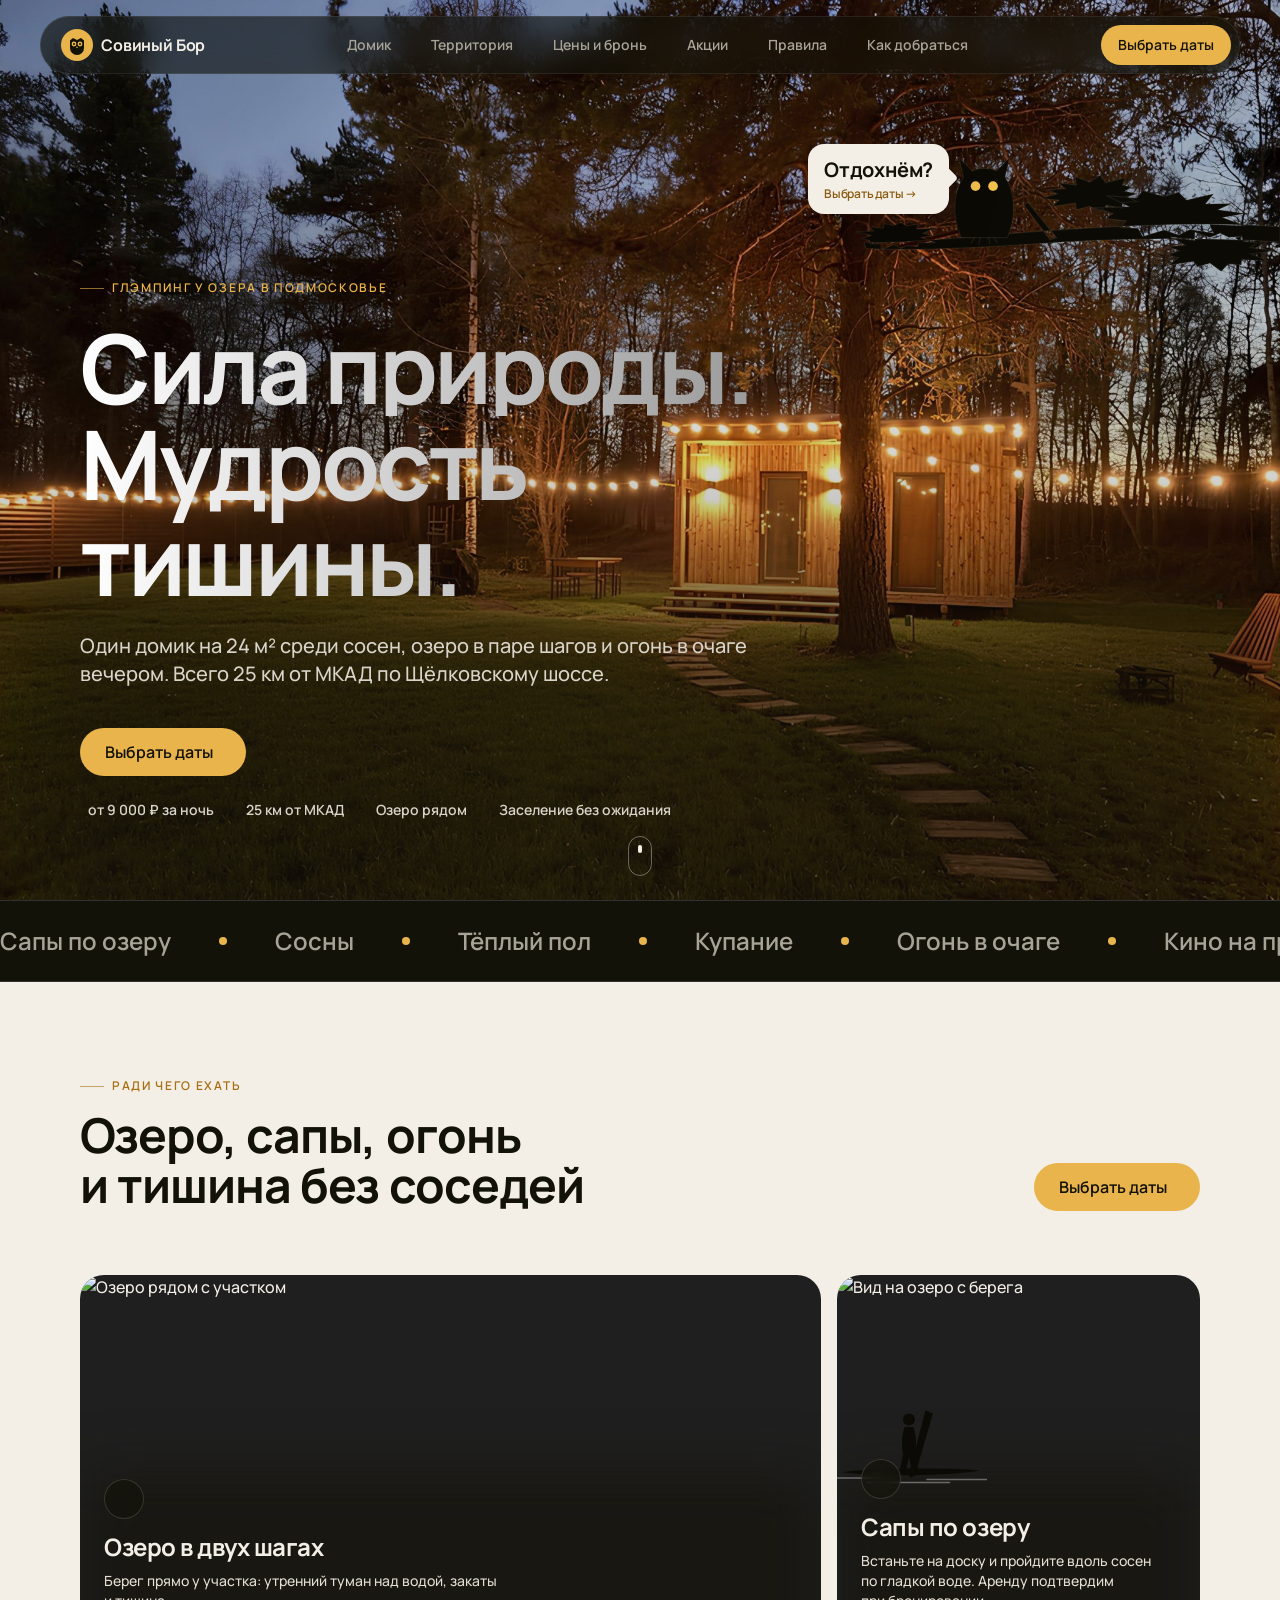
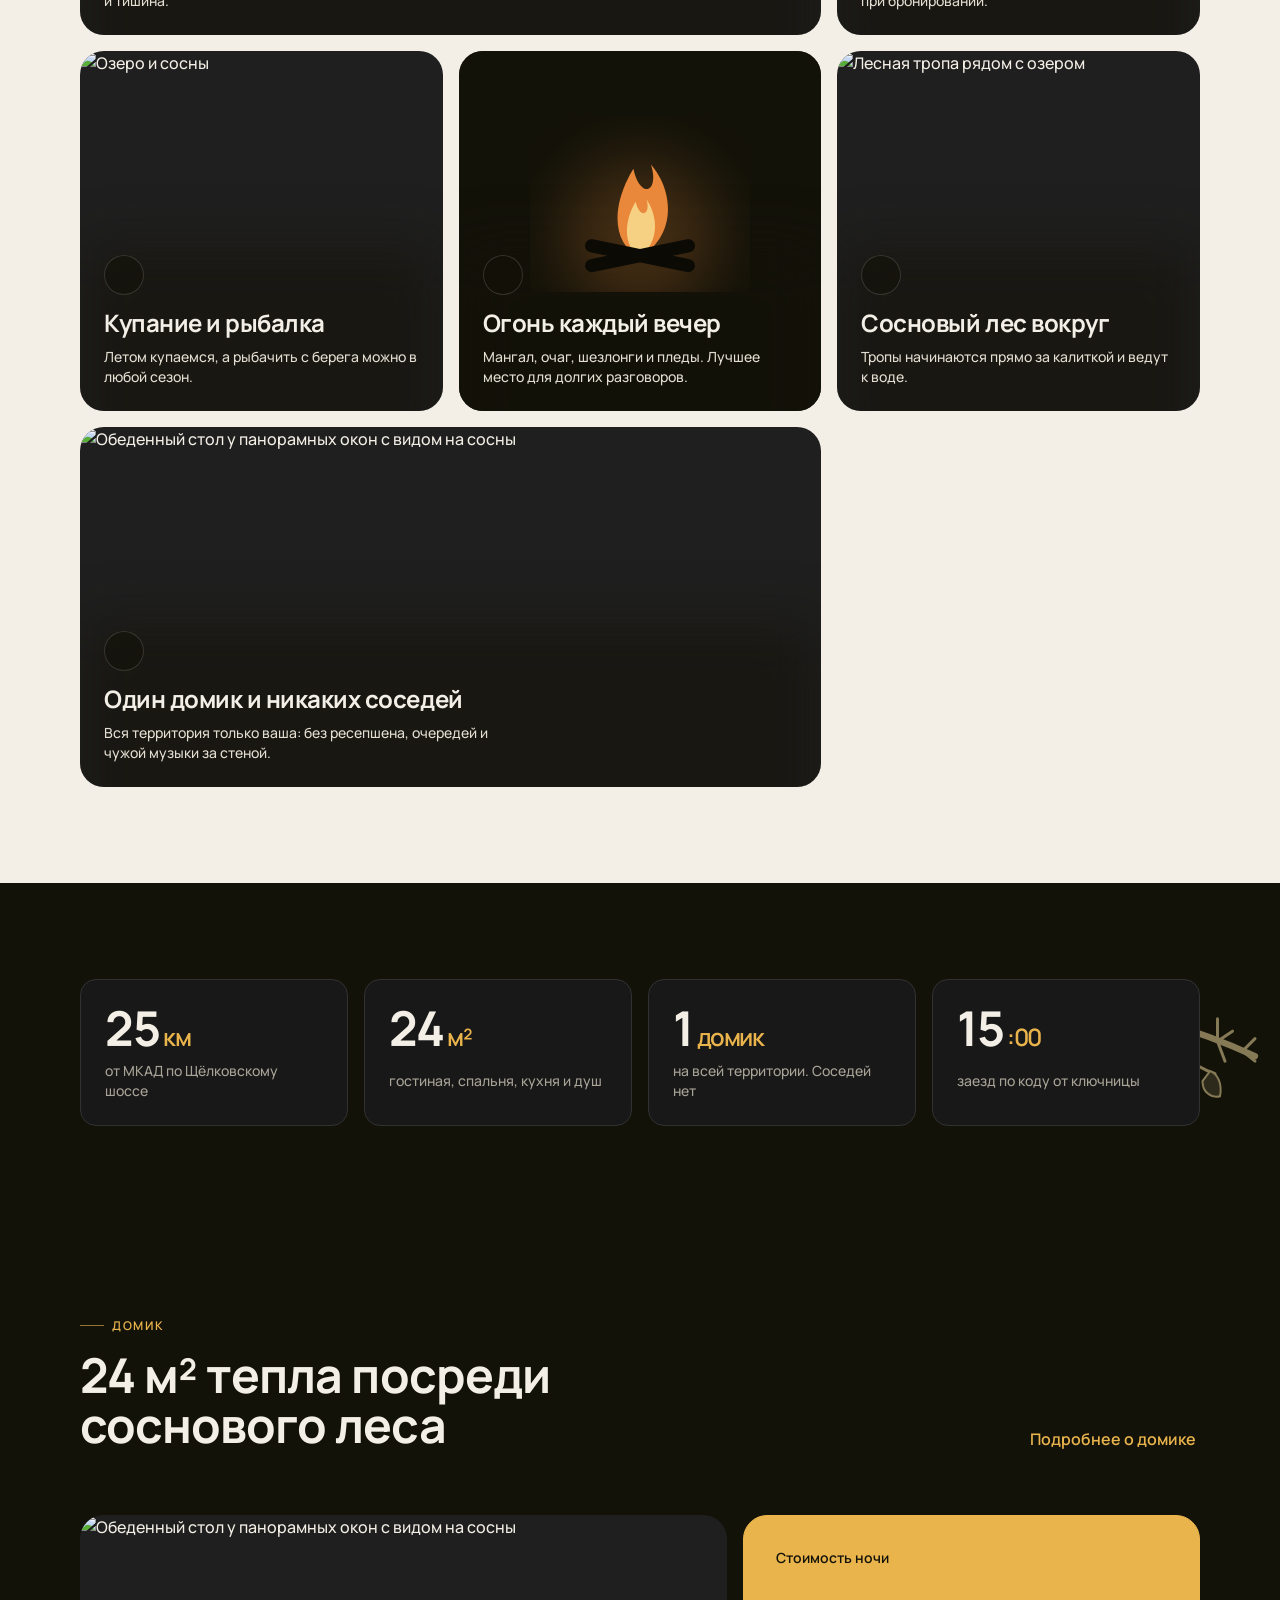
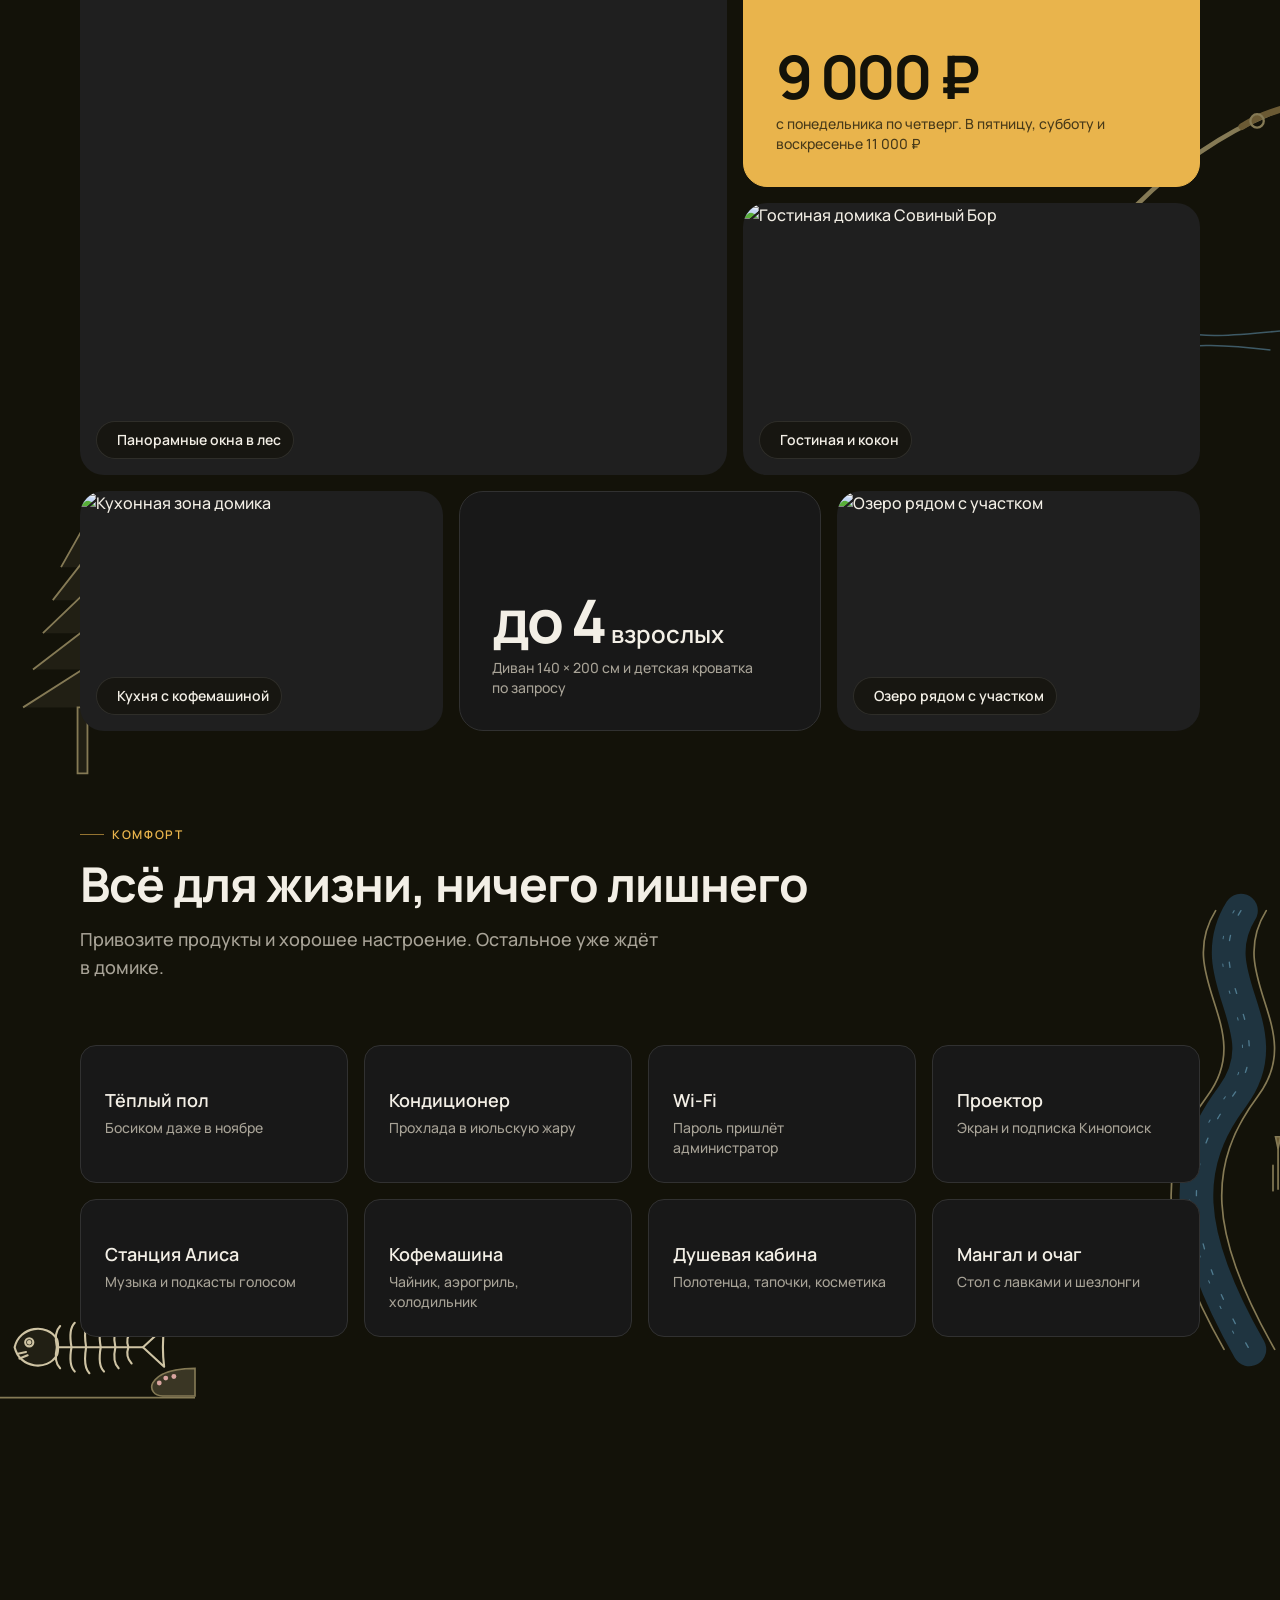
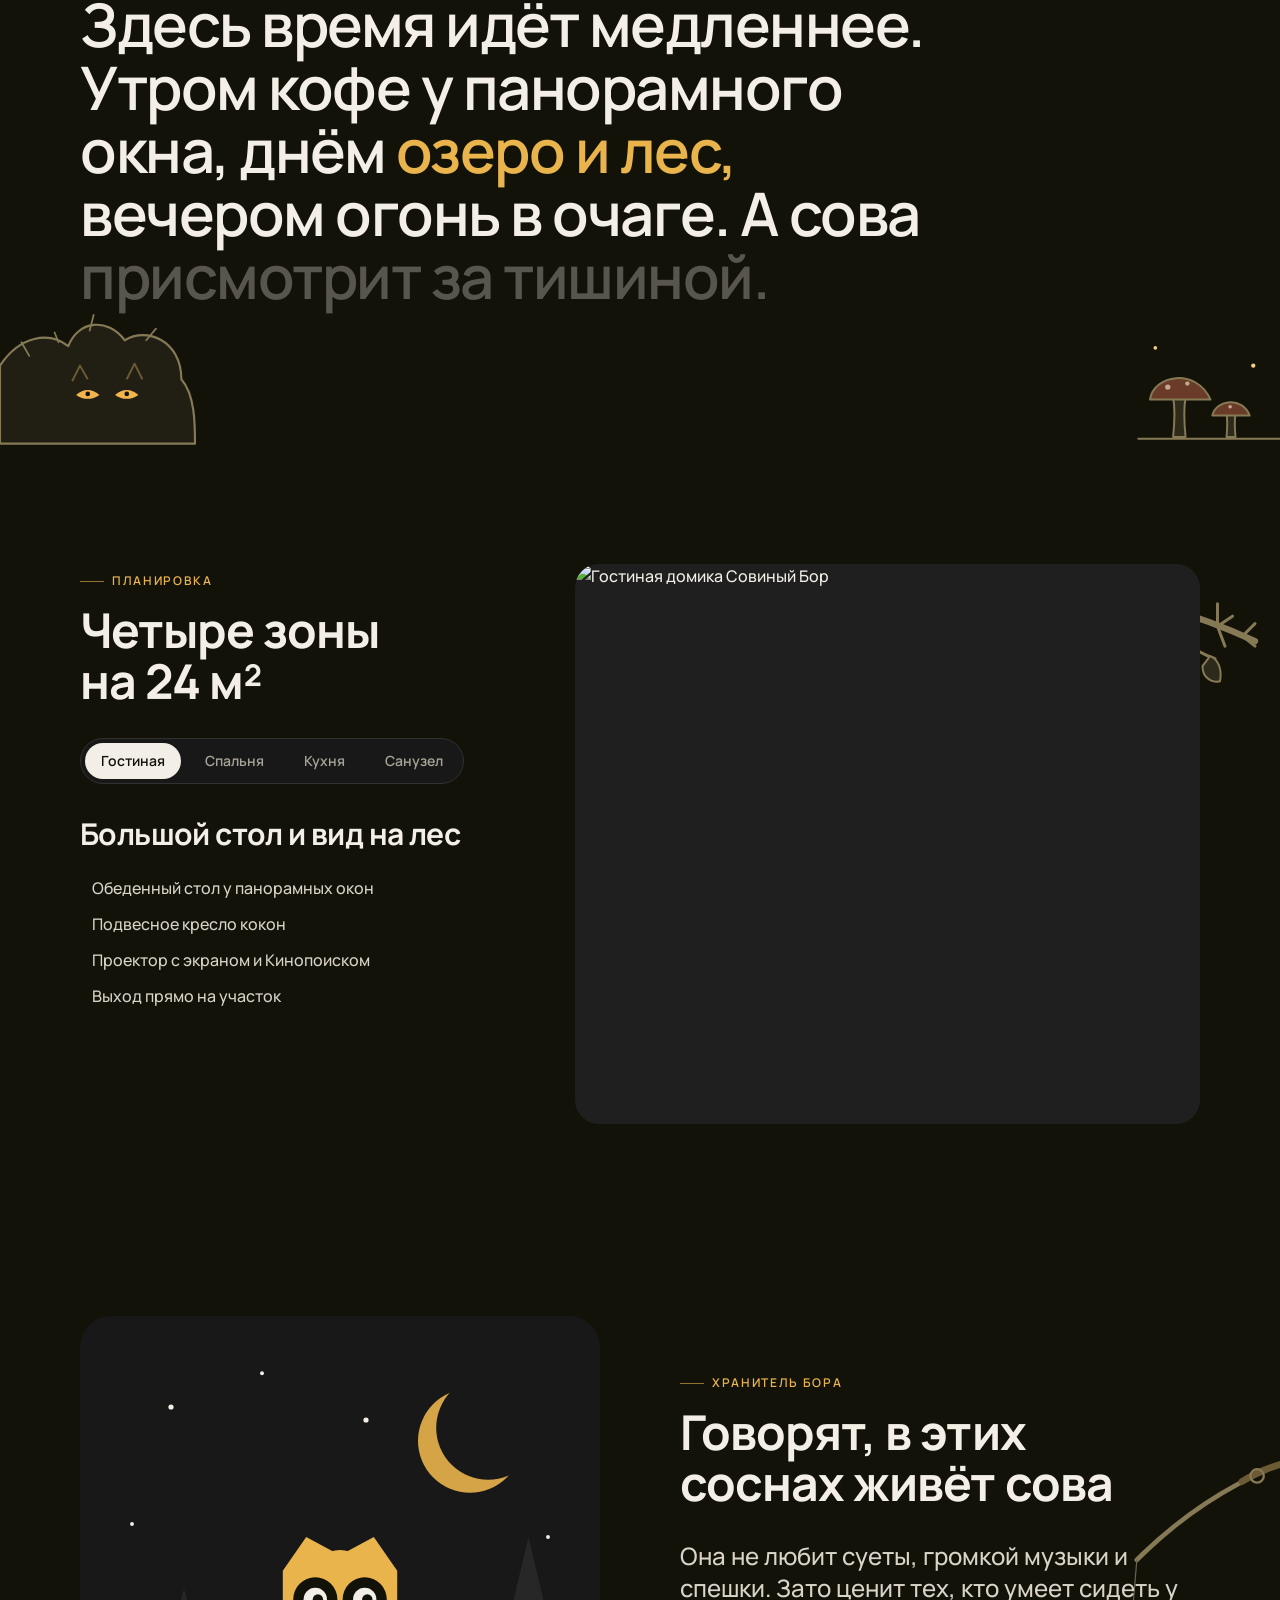
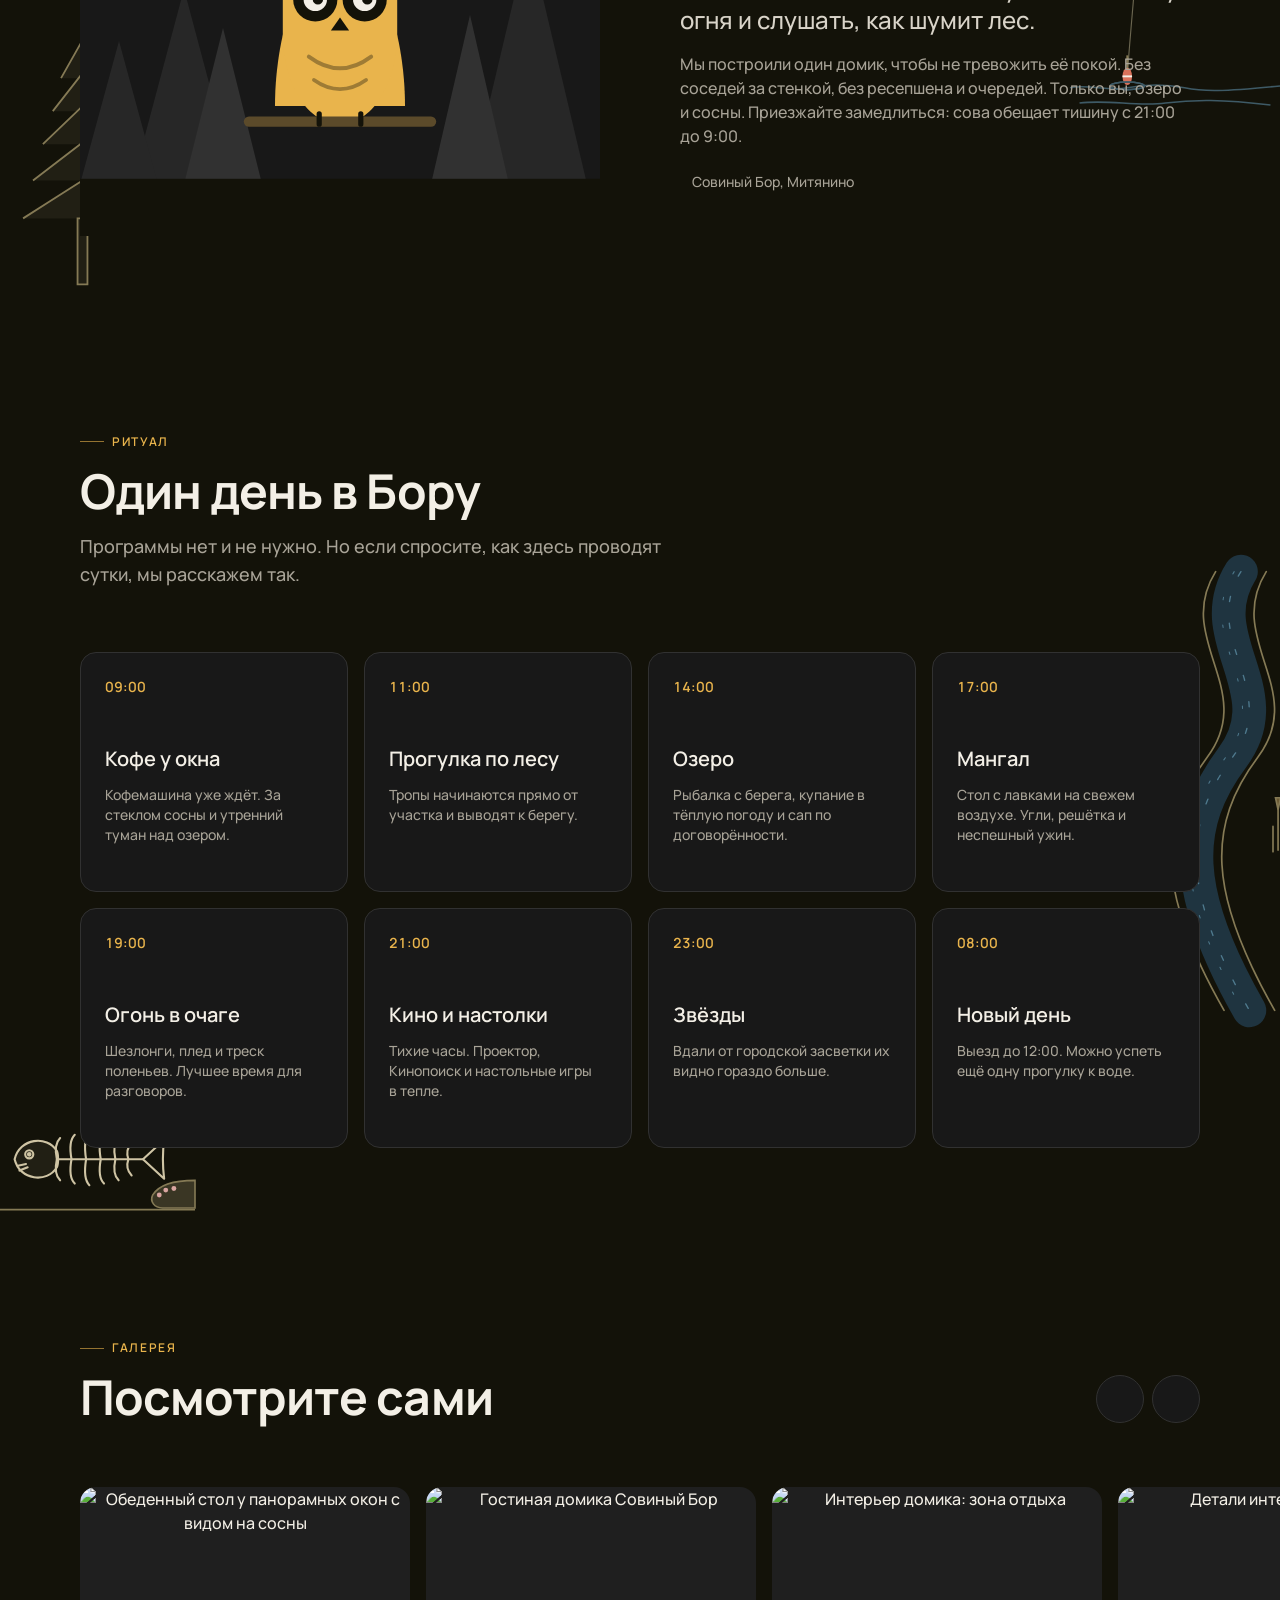
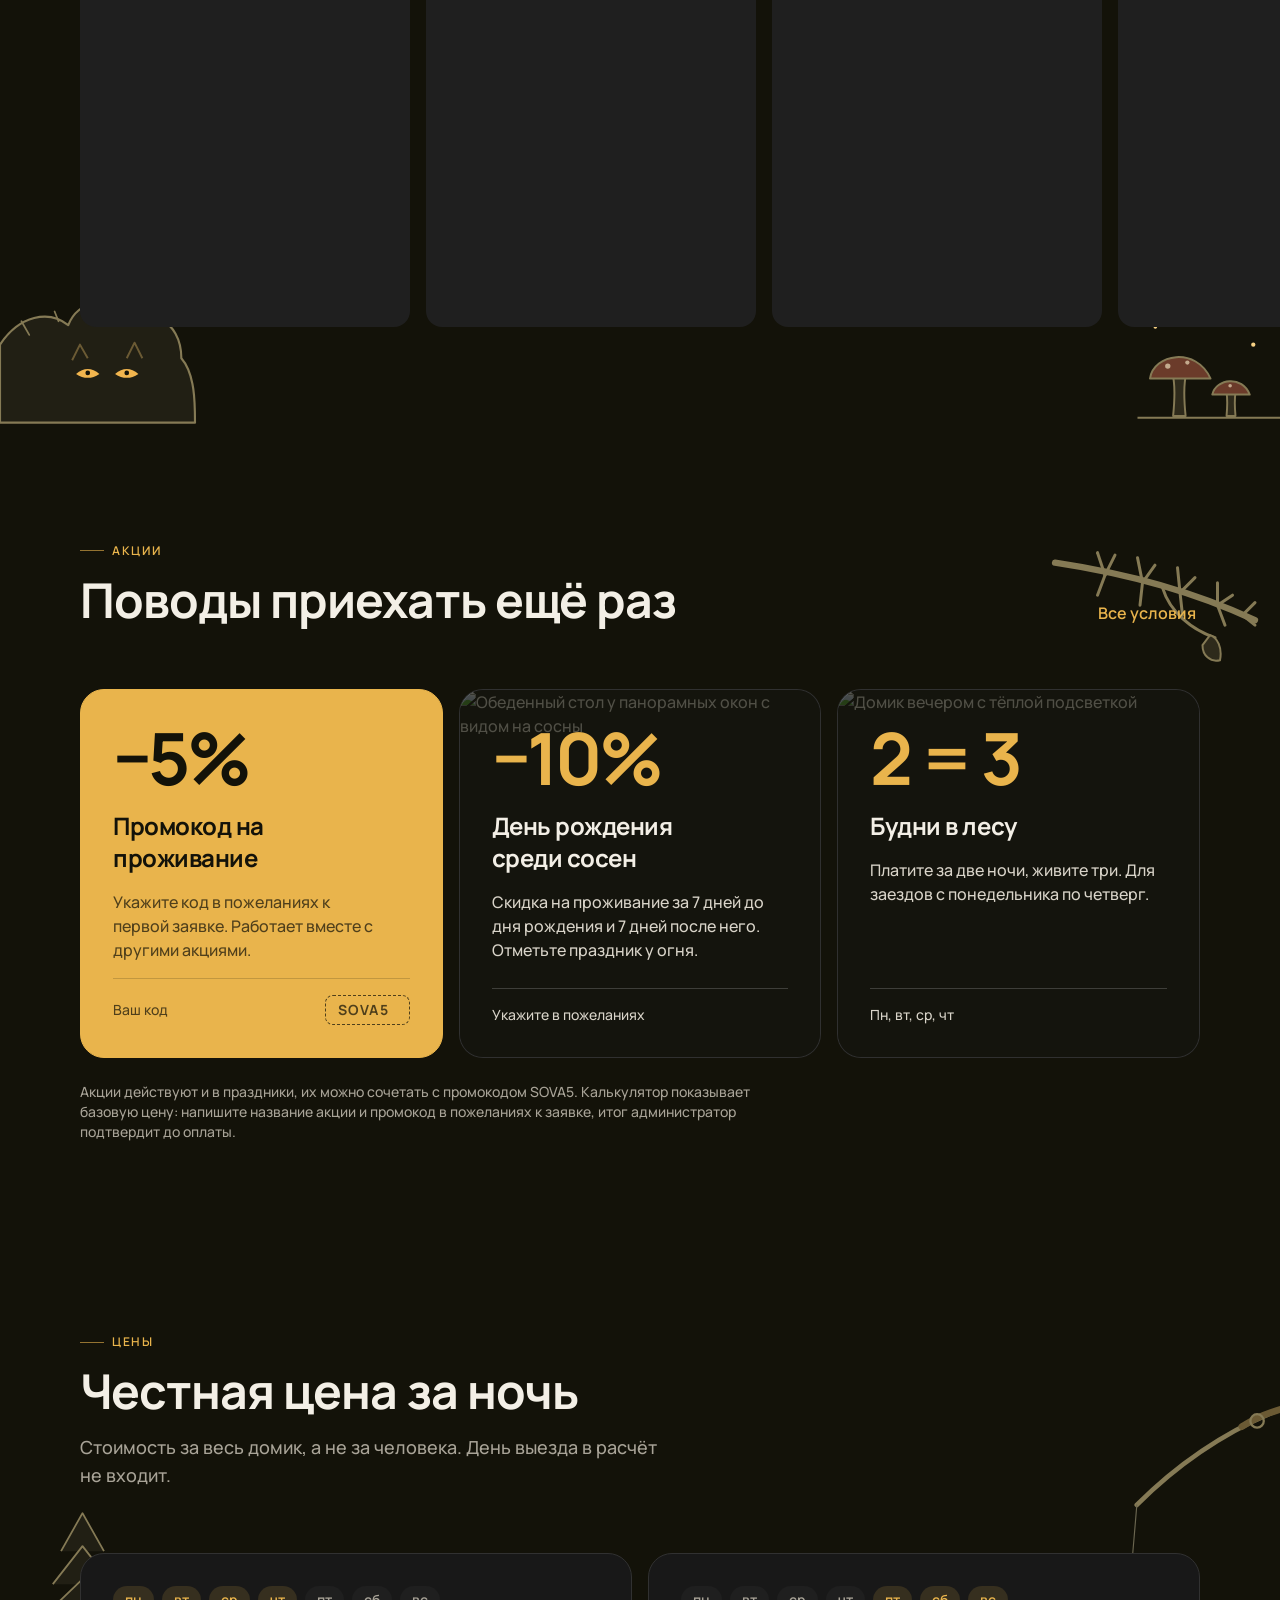
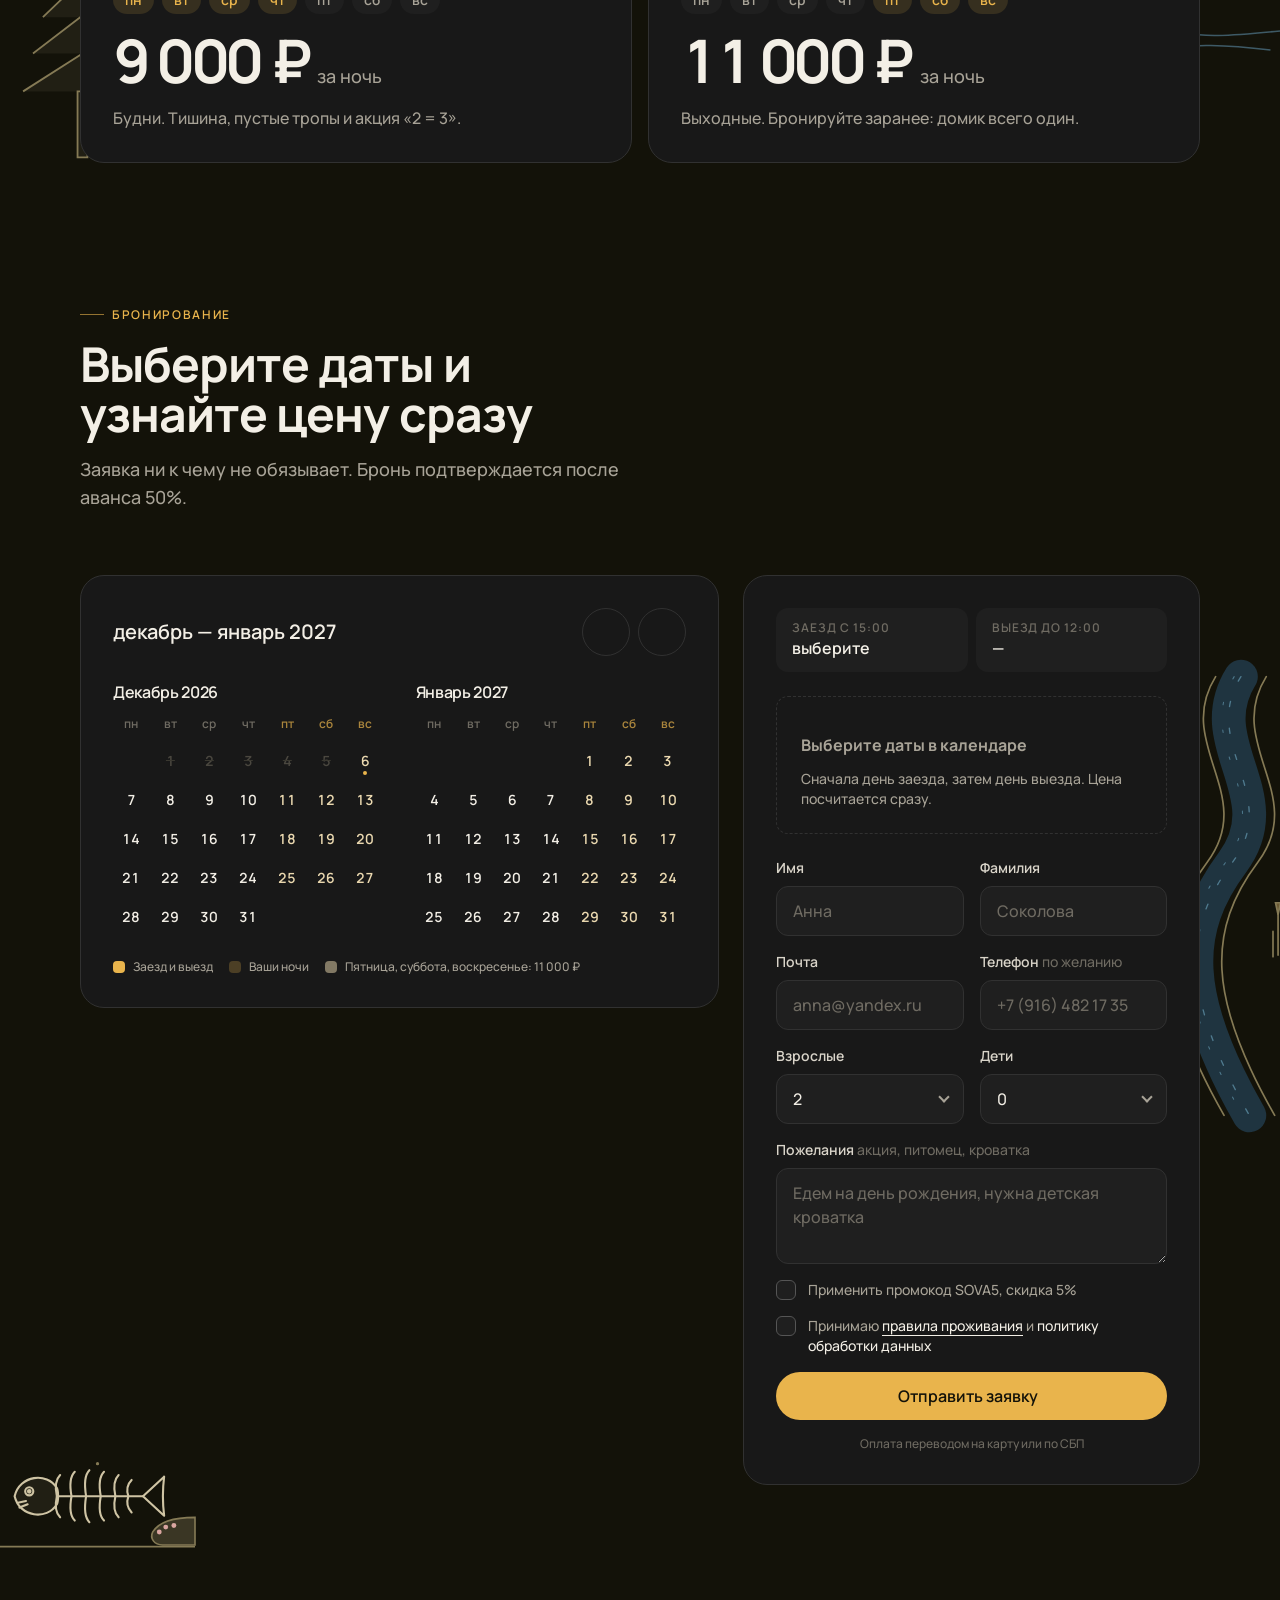
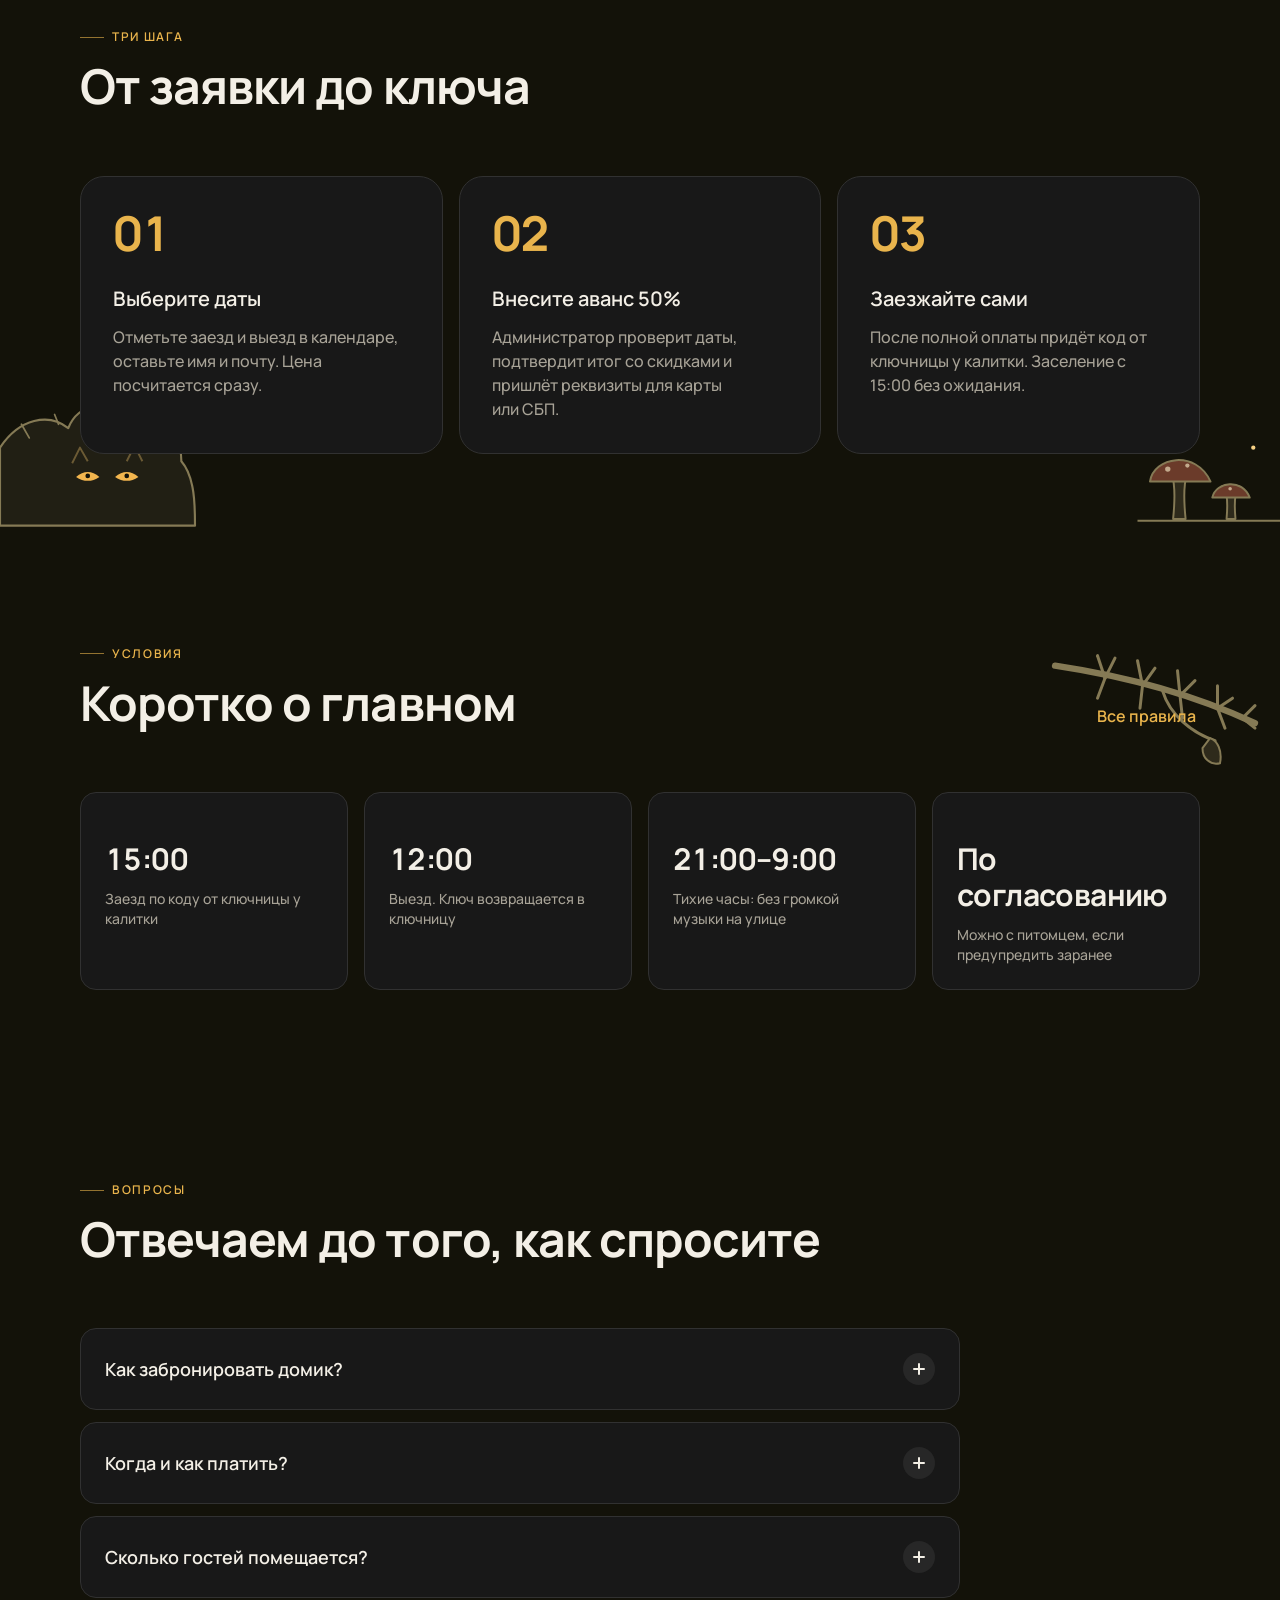
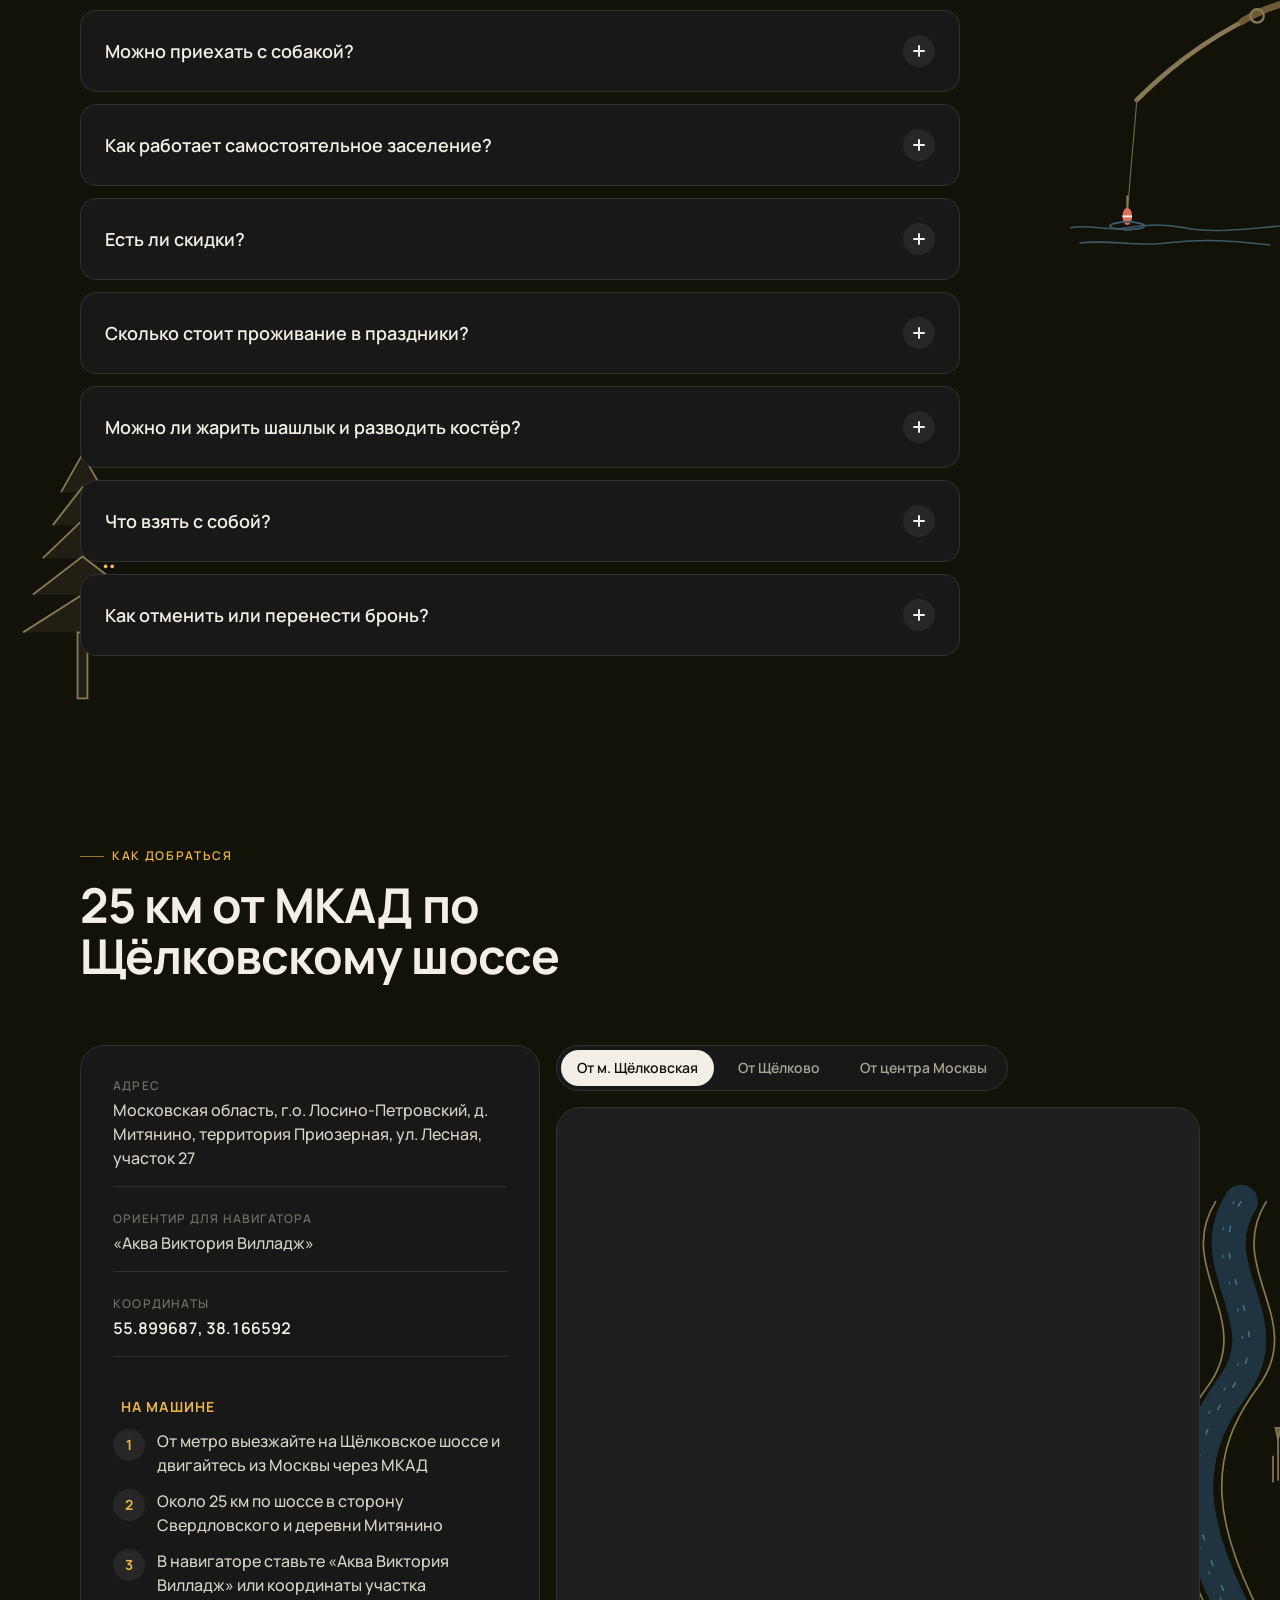
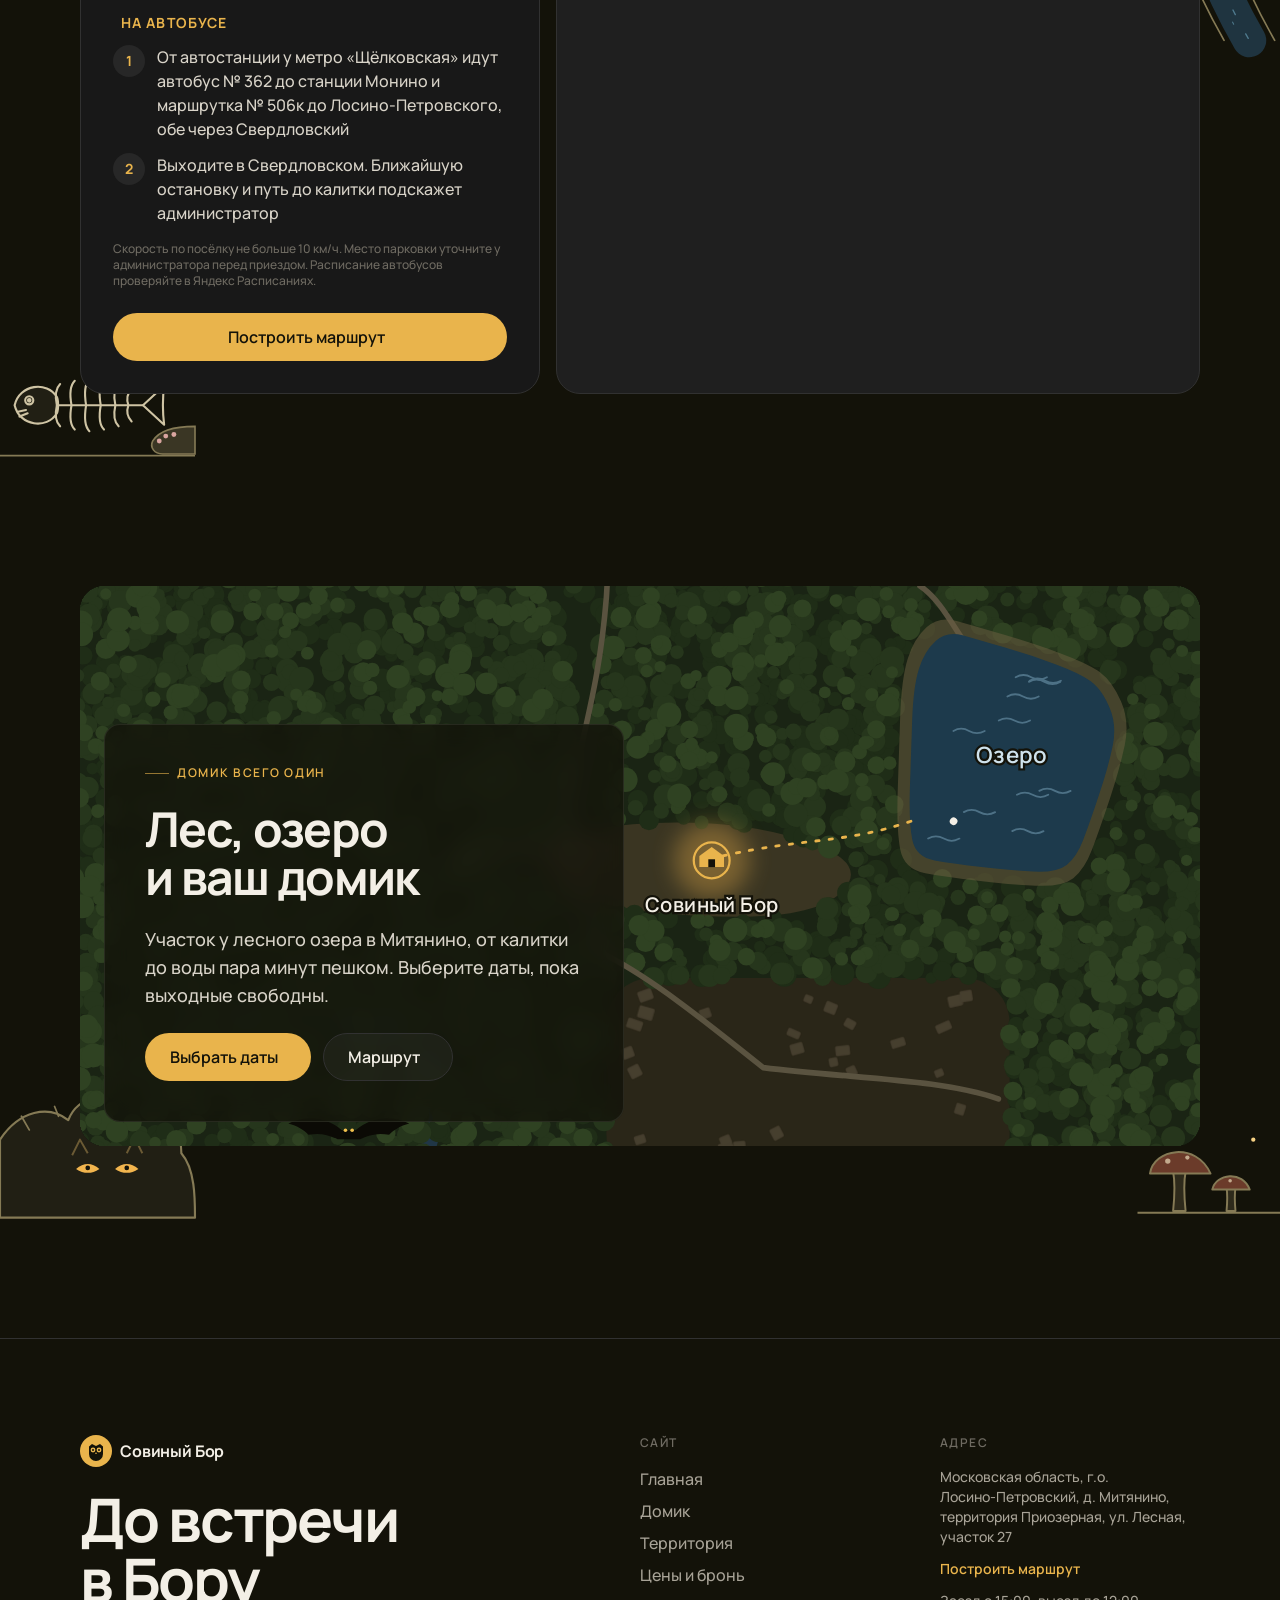
==== commit d0101974: "Адресная строка браузера окрашивается в цвет раздела Co-Authored-By: Claude Opus 5.5 <noreply@anthro" ====
--- a/index.html
+++ b/index.html
@@ -43,7 +43,7 @@
 </div>
 </header>
 <main id="main">
-<section class="hero hfull" aria-label="Совиный Бор">
+<section class="hero hfull" aria-label="Совиный Бор" data-theme="#1B1E12">
   <div class="hero-media"><div class="hm-in"><svg class="scene scene-d" viewBox="0 0 1920 1080" preserveAspectRatio="xMidYMid slice" role="img" aria-label="Домик Совиный Бор вечером, горит гирлянда"><defs><filter id="off-d" color-interpolation-filters="sRGB"><feColorMatrix type="matrix" values="0.13 0.05 0.02 0 0  0.09 0.10 0.04 0 0  0.08 0.09 0.15 0 0  0 0 0 1 0"/></filter><filter id="soft-d" x="-50%" y="-50%" width="200%" height="200%"><feGaussianBlur stdDeviation="10.8"/></filter><mask id="m-d" maskUnits="userSpaceOnUse" x="0" y="0" width="1920" height="1080"><rect class="mask-all" width="1920" height="1080" fill="#fff"/><g filter="url(#soft-d)" fill="#000"><circle class="hole" style="--i:0" cx="0.0" cy="596.2" r="24"/><circle class="hole" style="--i:1" cx="49.2" cy="594.5" r="24"/><circle class="hole" style="--i:2" cx="61.5" cy="576.9" r="24"/><circle class="hole" style="--i:3" cx="78.2" cy="598.9" r="24"/><circle class="hole" style="--i:4" cx="103.7" cy="600.6" r="24"/><circle class="hole" style="--i:5" cx="128.3" cy="599.7" r="24"/><circle class="hole" style="--i:6" cx="152.0" cy="594.5" r="24"/><circle class="hole" style="--i:7" cx="174.9" cy="599.7" r="24"/><circle class="hole" style="--i:8" cx="198.6" cy="602.4" r="24"/><circle class="hole" style="--i:9" cx="218.8" cy="600.6" r="24"/><circle class="hole" style="--i:10" cx="238.2" cy="598.0" r="24"/><circle class="hole" style="--i:11" cx="255.8" cy="590.1" r="24"/><circle class="hole" style="--i:12" cx="276.0" cy="591.8" r="24"/><circle class="hole" style="--i:13" cx="297.1" cy="594.5" r="24"/><circle class="hole" style="--i:14" cx="317.3" cy="596.2" r="24"/><circle class="hole" style="--i:15" cx="337.5" cy="597.1" r="24"/><circle class="hole" style="--i:16" cx="359.5" cy="598.0" r="24"/><circle class="hole" style="--i:17" cx="381.4" cy="598.0" r="24"/><circle class="hole" style="--i:18" cx="402.5" cy="598.9" r="24"/><circle class="hole" style="--i:19" cx="424.5" cy="598.9" r="24"/><circle class="hole" style="--i:20" cx="446.5" cy="598.9" r="24"/><circle class="hole" style="--i:21" cx="468.4" cy="598.0" r="24"/><circle class="hole" style="--i:22" cx="489.5" cy="596.2" r="24"/><circle class="hole" style="--i:23" cx="512.4" cy="596.2" r="24"/><circle class="hole" style="--i:24" cx="534.4" cy="594.5" r="24"/><circle class="hole" style="--i:25" cx="556.3" cy="593.6" r="24"/><circle class="hole" style="--i:26" cx="580.1" cy="591.8" r="24"/><circle class="hole" style="--i:27" cx="600.0" cy="588.1" r="24"/><circle class="hole" style="--i:28" cx="620.0" cy="586.1" r="24"/><circle class="hole" style="--i:29" cx="669.7" cy="581.3" r="24"/><circle class="hole" style="--i:30" cx="690.8" cy="576.9" r="24"/><circle class="hole" style="--i:31" cx="714.5" cy="572.5" r="24"/><circle class="hole" style="--i:32" cx="759.4" cy="580.4" r="24"/><circle class="hole" style="--i:33" cx="760.2" cy="565.5" r="24"/><circle class="hole" style="--i:34" cx="781.3" cy="570.8" r="24"/><circle class="hole" style="--i:35" cx="805.1" cy="575.1" r="24"/><circle class="hole" style="--i:36" cx="830.5" cy="580.4" r="24"/><circle class="hole" style="--i:37" cx="853.4" cy="581.3" r="24"/><circle class="hole" style="--i:38" cx="879.0" cy="583.1" r="24"/><circle class="hole" style="--i:39" cx="903.0" cy="583.1" r="24"/><circle class="hole" style="--i:40" cx="928.0" cy="583.1" r="24"/><circle class="hole" style="--i:41" cx="952.0" cy="581.1" r="24"/><circle class="hole" style="--i:42" cx="976.0" cy="578.1" r="24"/><circle class="hole" style="--i:43" cx="1001.9" cy="515.4" r="24"/><circle class="hole" style="--i:44" cx="1028.3" cy="513.6" r="24"/><circle class="hole" style="--i:45" cx="1059.1" cy="514.5" r="24"/><circle class="hole" style="--i:46" cx="1094.2" cy="514.5" r="24"/><circle class="hole" style="--i:47" cx="1130.2" cy="511.9" r="24"/><circle class="hole" style="--i:48" cx="1167.2" cy="511.9" r="24"/><circle class="hole" style="--i:49" cx="1265.6" cy="517.2" r="24"/><circle class="hole" style="--i:50" cx="1302.5" cy="515.4" r="24"/><circle class="hole" style="--i:51" cx="1341.2" cy="516.3" r="24"/><circle class="hole" style="--i:52" cx="1378.1" cy="514.5" r="24"/><circle class="hole" style="--i:53" cx="1412.4" cy="519.8" r="24"/><circle class="hole" style="--i:54" cx="1262.1" cy="541.8" r="24"/><circle class="hole" style="--i:55" cx="1310.4" cy="552.3" r="24"/><circle class="hole" style="--i:56" cx="1362.3" cy="562.0" r="24"/><circle class="hole" style="--i:57" cx="1413.2" cy="569.0" r="24"/><circle class="hole" style="--i:58" cx="1467.7" cy="574.3" r="24"/><circle class="hole" style="--i:59" cx="1527.5" cy="576.9" r="24"/><circle class="hole" style="--i:60" cx="1587.3" cy="576.9" r="24"/><circle class="hole" style="--i:61" cx="1650.5" cy="576.0" r="24"/><circle class="hole" style="--i:62" cx="1716" cy="571" r="24"/><circle class="hole" style="--i:63" cx="1786" cy="563" r="24"/><circle class="hole" style="--i:64" cx="1857" cy="554" r="24"/><circle class="hole lamp" style="--i:68" cx="1047.6" cy="566.4" r="72"/><circle class="hole lamp" style="--i:69" cx="1192.6" cy="568.1" r="72"/><circle class="hole lamp" style="--i:70" cx="1050.3" cy="597.1" r="72"/><circle class="hole lamp" style="--i:71" cx="1193.5" cy="598.0" r="72"/></g></mask></defs><g class="kb"><image data-src="assets/img/hero-desktop.jpg" width="1920" height="1080" preserveAspectRatio="xMidYMid slice"/><image class="off" data-src="assets/img/hero-desktop.jpg" width="1920" height="1080" preserveAspectRatio="xMidYMid slice" filter="url(#off-d)" mask="url(#m-d)"/><g class="sparks"><circle class="spark" style="--d:3.04s;--o:0.45s" cx="0.0" cy="596.2" r="2.9"/><circle class="spark" style="--d:3.89s;--o:0.22s" cx="49.2" cy="594.5" r="2.9"/><circle class="spark" style="--d:3.59s;--o:1.10s" cx="61.5" cy="576.9" r="2.9"/><circle class="spark" style="--d:2.35s;--o:1.52s" cx="78.2" cy="598.9" r="2.9"/><circle class="spark" style="--d:2.30s;--o:1.30s" cx="103.7" cy="600.6" r="2.9"/><circle class="spark" style="--d:2.38s;--o:0.27s" cx="128.3" cy="599.7" r="2.9"/><circle class="spark" style="--d:3.30s;--o:2.48s" cx="152.0" cy="594.5" r="2.9"/><circle class="spark" style="--d:2.52s;--o:0.67s" cx="174.9" cy="599.7" r="2.9"/><circle class="spark" style="--d:3.83s;--o:2.84s" cx="198.6" cy="602.4" r="2.9"/><circle class="spark" style="--d:3.70s;--o:1.19s" cx="218.8" cy="600.6" r="2.9"/><circle class="spark" style="--d:4.74s;--o:0.14s" cx="238.2" cy="598.0" r="2.9"/><circle class="spark" style="--d:4.43s;--o:0.87s" cx="255.8" cy="590.1" r="2.9"/><circle class="spark" style="--d:2.58s;--o:0.35s" cx="276.0" cy="591.8" r="2.9"/><circle class="spark" style="--d:3.00s;--o:2.45s" cx="297.1" cy="594.5" r="2.9"/><circle class="spark" style="--d:2.67s;--o:1.74s" cx="317.3" cy="596.2" r="2.9"/><circle class="spark" style="--d:3.86s;--o:1.12s" cx="337.5" cy="597.1" r="2.9"/><circle class="spark" style="--d:3.62s;--o:0.19s" cx="359.5" cy="598.0" r="2.9"/><circle class="spark" style="--d:2.35s;--o:0.62s" cx="381.4" cy="598.0" r="2.9"/><circle class="spark" style="--d:3.97s;--o:1.28s" cx="402.5" cy="598.9" r="2.9"/><circle class="spark" style="--d:3.02s;--o:1.76s" cx="424.5" cy="598.9" r="2.9"/><circle class="spark" style="--d:3.38s;--o:0.90s" cx="446.5" cy="598.9" r="2.9"/><circle class="spark" style="--d:4.27s;--o:2.10s" cx="468.4" cy="598.0" r="2.9"/><circle class="spark" style="--d:2.83s;--o:1.72s" cx="489.5" cy="596.2" r="2.9"/><circle class="spark" style="--d:3.57s;--o:2.63s" cx="512.4" cy="596.2" r="2.9"/><circle class="spark" style="--d:4.10s;--o:0.86s" cx="534.4" cy="594.5" r="2.9"/><circle class="spark" style="--d:4.75s;--o:0.35s" cx="556.3" cy="593.6" r="2.9"/><circle class="spark" style="--d:3.29s;--o:2.27s" cx="580.1" cy="591.8" r="2.9"/><circle class="spark" style="--d:2.60s;--o:1.47s" cx="600.0" cy="588.1" r="2.9"/><circle class="spark" style="--d:2.30s;--o:2.00s" cx="620.0" cy="586.1" r="2.9"/><circle class="spark" style="--d:4.19s;--o:1.72s" cx="669.7" cy="581.3" r="2.9"/><circle class="spark" style="--d:4.48s;--o:0.94s" cx="690.8" cy="576.9" r="2.9"/><circle class="spark" style="--d:4.01s;--o:1.78s" cx="714.5" cy="572.5" r="2.9"/><circle class="spark" style="--d:3.71s;--o:1.37s" cx="759.4" cy="580.4" r="2.9"/><circle class="spark" style="--d:4.38s;--o:2.83s" cx="760.2" cy="565.5" r="2.9"/><circle class="spark" style="--d:3.43s;--o:1.99s" cx="781.3" cy="570.8" r="2.9"/><circle class="spark" style="--d:2.36s;--o:2.10s" cx="805.1" cy="575.1" r="2.9"/><circle class="spark" style="--d:3.88s;--o:2.98s" cx="830.5" cy="580.4" r="2.9"/><circle class="spark" style="--d:4.34s;--o:0.85s" cx="853.4" cy="581.3" r="2.9"/><circle class="spark" style="--d:3.20s;--o:2.01s" cx="879.0" cy="583.1" r="2.9"/><circle class="spark" style="--d:2.26s;--o:1.39s" cx="903.0" cy="583.1" r="2.9"/><circle class="spark" style="--d:2.64s;--o:0.35s" cx="928.0" cy="583.1" r="2.9"/><circle class="spark" style="--d:2.35s;--o:2.30s" cx="952.0" cy="581.1" r="2.9"/><circle class="spark" style="--d:2.54s;--o:0.74s" cx="976.0" cy="578.1" r="2.9"/><circle class="spark" style="--d:3.22s;--o:2.61s" cx="1001.9" cy="515.4" r="2.9"/><circle class="spark" style="--d:2.41s;--o:1.35s" cx="1028.3" cy="513.6" r="2.9"/><circle class="spark" style="--d:3.63s;--o:2.65s" cx="1059.1" cy="514.5" r="2.9"/><circle class="spark" style="--d:4.33s;--o:2.59s" cx="1094.2" cy="514.5" r="2.9"/><circle class="spark" style="--d:2.92s;--o:1.25s" cx="1130.2" cy="511.9" r="2.9"/><circle class="spark" style="--d:3.13s;--o:2.65s" cx="1167.2" cy="511.9" r="2.9"/><circle class="spark" style="--d:4.69s;--o:0.45s" cx="1265.6" cy="517.2" r="2.9"/><circle class="spark" style="--d:2.66s;--o:0.70s" cx="1302.5" cy="515.4" r="2.9"/><circle class="spark" style="--d:2.81s;--o:1.45s" cx="1341.2" cy="516.3" r="2.9"/><circle class="spark" style="--d:3.73s;--o:0.79s" cx="1378.1" cy="514.5" r="2.9"/><circle class="spark" style="--d:2.21s;--o:1.26s" cx="1412.4" cy="519.8" r="2.9"/><circle class="spark" style="--d:3.16s;--o:1.70s" cx="1262.1" cy="541.8" r="2.9"/><circle class="spark" style="--d:4.68s;--o:2.07s" cx="1310.4" cy="552.3" r="2.9"/><circle class="spark" style="--d:3.54s;--o:1.85s" cx="1362.3" cy="562.0" r="2.9"/><circle class="spark" style="--d:3.96s;--o:0.16s" cx="1413.2" cy="569.0" r="2.9"/><circle class="spark" style="--d:4.54s;--o:2.34s" cx="1467.7" cy="574.3" r="2.9"/><circle class="spark" style="--d:4.47s;--o:2.39s" cx="1527.5" cy="576.9" r="2.9"/><circle class="spark" style="--d:3.22s;--o:1.20s" cx="1587.3" cy="576.9" r="2.9"/><circle class="spark" style="--d:2.47s;--o:1.90s" cx="1650.5" cy="576.0" r="2.9"/><circle class="spark" style="--d:2.36s;--o:0.20s" cx="1716" cy="571" r="2.9"/><circle class="spark" style="--d:2.74s;--o:0.49s" cx="1786" cy="563" r="2.9"/><circle class="spark" style="--d:3.08s;--o:0.16s" cx="1857" cy="554" r="2.9"/></g></g></svg><svg class="scene scene-m" viewBox="0 0 1080 1920" preserveAspectRatio="xMidYMid slice" role="img" aria-label="Домик Совиный Бор вечером, горит гирлянда"><defs><filter id="off-m" color-interpolation-filters="sRGB"><feColorMatrix type="matrix" values="0.13 0.05 0.02 0 0  0.09 0.10 0.04 0 0  0.08 0.09 0.15 0 0  0 0 0 1 0"/></filter><filter id="soft-m" x="-50%" y="-50%" width="200%" height="200%"><feGaussianBlur stdDeviation="8.1"/></filter><mask id="m-m" maskUnits="userSpaceOnUse" x="0" y="0" width="1080" height="1920"><rect class="mask-all" width="1080" height="1920" fill="#fff"/><g filter="url(#soft-m)" fill="#000"><circle class="hole" style="--i:0" cx="-360.0" cy="939.9" r="18"/><circle class="hole" style="--i:1" cx="-322.5" cy="938.4" r="18"/><circle class="hole" style="--i:2" cx="-313.5" cy="924.9" r="18"/><circle class="hole" style="--i:3" cx="-301.5" cy="941.4" r="18"/><circle class="hole" style="--i:4" cx="-282.8" cy="942.9" r="18"/><circle class="hole" style="--i:5" cx="-263.2" cy="942.2" r="18"/><circle class="hole" style="--i:6" cx="-246.0" cy="938.4" r="18"/><circle class="hole" style="--i:7" cx="-228.8" cy="942.2" r="18"/><circle class="hole" style="--i:8" cx="-211.5" cy="943.7" r="18"/><circle class="hole" style="--i:9" cx="-195.8" cy="942.9" r="18"/><circle class="hole" style="--i:10" cx="-181.5" cy="940.7" r="18"/><circle class="hole" style="--i:11" cx="-168.0" cy="935.4" r="18"/><circle class="hole" style="--i:12" cx="-153.0" cy="936.2" r="18"/><circle class="hole" style="--i:13" cx="-137.2" cy="937.7" r="18"/><circle class="hole" style="--i:14" cx="-122.2" cy="939.2" r="18"/><circle class="hole" style="--i:15" cx="-106.5" cy="940.7" r="18"/><circle class="hole" style="--i:16" cx="-90.8" cy="940.7" r="18"/><circle class="hole" style="--i:17" cx="-74.2" cy="940.7" r="18"/><circle class="hole" style="--i:18" cx="-58.5" cy="940.7" r="18"/><circle class="hole" style="--i:19" cx="-42.0" cy="941.4" r="18"/><circle class="hole" style="--i:20" cx="-24.7" cy="941.4" r="18"/><circle class="hole" style="--i:21" cx="-9.0" cy="940.7" r="18"/><circle class="hole" style="--i:22" cx="7.5" cy="939.2" r="18"/><circle class="hole" style="--i:23" cx="24.0" cy="939.2" r="18"/><circle class="hole" style="--i:24" cx="40.5" cy="937.7" r="18"/><circle class="hole" style="--i:25" cx="57.0" cy="936.9" r="18"/><circle class="hole" style="--i:26" cx="74.2" cy="935.4" r="18"/><circle class="hole" style="--i:27" cx="90.0" cy="933.2" r="18"/><circle class="hole" style="--i:28" cx="105.0" cy="931.7" r="18"/><circle class="hole" style="--i:29" cx="142.5" cy="927.9" r="18"/><circle class="hole" style="--i:30" cx="158.2" cy="924.9" r="18"/><circle class="hole" style="--i:31" cx="176.2" cy="921.9" r="18"/><circle class="hole" style="--i:32" cx="195.0" cy="921.2" r="18"/><circle class="hole" style="--i:33" cx="210.0" cy="915.9" r="18"/><circle class="hole" style="--i:34" cx="225.7" cy="919.7" r="18"/><circle class="hole" style="--i:35" cx="243.8" cy="923.4" r="18"/><circle class="hole" style="--i:36" cx="263.2" cy="927.2" r="18"/><circle class="hole" style="--i:37" cx="280.5" cy="928.7" r="18"/><circle class="hole" style="--i:38" cx="299.3" cy="929.4" r="18"/><circle class="hole" style="--i:39" cx="317.2" cy="929.4" r="18"/><circle class="hole" style="--i:40" cx="336.0" cy="929.4" r="18"/><circle class="hole" style="--i:41" cx="354.0" cy="927.9" r="18"/><circle class="hole" style="--i:42" cx="372.0" cy="925.7" r="18"/><circle class="hole" style="--i:43" cx="391.5" cy="878.4" r="18"/><circle class="hole" style="--i:44" cx="411.0" cy="876.9" r="18"/><circle class="hole" style="--i:45" cx="435.0" cy="877.7" r="18"/><circle class="hole" style="--i:46" cx="461.2" cy="877.7" r="18"/><circle class="hole" style="--i:47" cx="539.2" cy="873.9" r="18"/><circle class="hole" style="--i:48" cx="588.8" cy="879.2" r="18"/><circle class="hole" style="--i:49" cx="617.3" cy="879.2" r="18"/><circle class="hole" style="--i:50" cx="645.8" cy="879.2" r="18"/><circle class="hole" style="--i:51" cx="673.5" cy="878.4" r="18"/><circle class="hole" style="--i:52" cx="699.8" cy="919.7" r="18"/><circle class="hole" style="--i:53" cx="747.0" cy="918.2" r="18"/><circle class="hole" style="--i:54" cx="794.2" cy="916.7" r="18"/><circle class="hole" style="--i:55" cx="841.5" cy="915.2" r="18"/><circle class="hole" style="--i:56" cx="888.8" cy="913.7" r="18"/><circle class="hole" style="--i:57" cx="936.0" cy="912.2" r="18"/><circle class="hole" style="--i:58" cx="983.2" cy="910.7" r="18"/><circle class="hole" style="--i:59" cx="1030.5" cy="909.2" r="18"/><circle class="hole" style="--i:60" cx="1077.8" cy="907.7" r="18"/><circle class="hole lamp" style="--i:64" cx="426.0" cy="916.7" r="54"/><circle class="hole lamp" style="--i:65" cx="534.0" cy="916.7" r="54"/></g></mask></defs><g class="kb"><image data-src="assets/img/hero-mobile.jpg" width="1080" height="1920" preserveAspectRatio="xMidYMid slice"/><image class="off" data-src="assets/img/hero-mobile.jpg" width="1080" height="1920" preserveAspectRatio="xMidYMid slice" filter="url(#off-m)" mask="url(#m-m)"/><g class="sparks"><circle class="spark" style="--d:3.04s;--o:0.45s" cx="-360.0" cy="939.9" r="2.2"/><circle class="spark" style="--d:3.89s;--o:0.22s" cx="-322.5" cy="938.4" r="2.2"/><circle class="spark" style="--d:3.59s;--o:1.10s" cx="-313.5" cy="924.9" r="2.2"/><circle class="spark" style="--d:2.35s;--o:1.52s" cx="-301.5" cy="941.4" r="2.2"/><circle class="spark" style="--d:2.30s;--o:1.30s" cx="-282.8" cy="942.9" r="2.2"/><circle class="spark" style="--d:2.38s;--o:0.27s" cx="-263.2" cy="942.2" r="2.2"/><circle class="spark" style="--d:3.30s;--o:2.48s" cx="-246.0" cy="938.4" r="2.2"/><circle class="spark" style="--d:2.52s;--o:0.67s" cx="-228.8" cy="942.2" r="2.2"/><circle class="spark" style="--d:3.83s;--o:2.84s" cx="-211.5" cy="943.7" r="2.2"/><circle class="spark" style="--d:3.70s;--o:1.19s" cx="-195.8" cy="942.9" r="2.2"/><circle class="spark" style="--d:4.74s;--o:0.14s" cx="-181.5" cy="940.7" r="2.2"/><circle class="spark" style="--d:4.43s;--o:0.87s" cx="-168.0" cy="935.4" r="2.2"/><circle class="spark" style="--d:2.58s;--o:0.35s" cx="-153.0" cy="936.2" r="2.2"/><circle class="spark" style="--d:3.00s;--o:2.45s" cx="-137.2" cy="937.7" r="2.2"/><circle class="spark" style="--d:2.67s;--o:1.74s" cx="-122.2" cy="939.2" r="2.2"/><circle class="spark" style="--d:3.86s;--o:1.12s" cx="-106.5" cy="940.7" r="2.2"/><circle class="spark" style="--d:3.62s;--o:0.19s" cx="-90.8" cy="940.7" r="2.2"/><circle class="spark" style="--d:2.35s;--o:0.62s" cx="-74.2" cy="940.7" r="2.2"/><circle class="spark" style="--d:3.97s;--o:1.28s" cx="-58.5" cy="940.7" r="2.2"/><circle class="spark" style="--d:3.02s;--o:1.76s" cx="-42.0" cy="941.4" r="2.2"/><circle class="spark" style="--d:3.38s;--o:0.90s" cx="-24.7" cy="941.4" r="2.2"/><circle class="spark" style="--d:4.27s;--o:2.10s" cx="-9.0" cy="940.7" r="2.2"/><circle class="spark" style="--d:2.83s;--o:1.72s" cx="7.5" cy="939.2" r="2.2"/><circle class="spark" style="--d:3.57s;--o:2.63s" cx="24.0" cy="939.2" r="2.2"/><circle class="spark" style="--d:4.10s;--o:0.86s" cx="40.5" cy="937.7" r="2.2"/><circle class="spark" style="--d:4.75s;--o:0.35s" cx="57.0" cy="936.9" r="2.2"/><circle class="spark" style="--d:3.29s;--o:2.27s" cx="74.2" cy="935.4" r="2.2"/><circle class="spark" style="--d:2.60s;--o:1.47s" cx="90.0" cy="933.2" r="2.2"/><circle class="spark" style="--d:2.30s;--o:2.00s" cx="105.0" cy="931.7" r="2.2"/><circle class="spark" style="--d:4.19s;--o:1.72s" cx="142.5" cy="927.9" r="2.2"/><circle class="spark" style="--d:4.48s;--o:0.94s" cx="158.2" cy="924.9" r="2.2"/><circle class="spark" style="--d:4.01s;--o:1.78s" cx="176.2" cy="921.9" r="2.2"/><circle class="spark" style="--d:3.71s;--o:1.37s" cx="195.0" cy="921.2" r="2.2"/><circle class="spark" style="--d:4.38s;--o:2.83s" cx="210.0" cy="915.9" r="2.2"/><circle class="spark" style="--d:3.43s;--o:1.99s" cx="225.7" cy="919.7" r="2.2"/><circle class="spark" style="--d:2.36s;--o:2.10s" cx="243.8" cy="923.4" r="2.2"/><circle class="spark" style="--d:3.88s;--o:2.98s" cx="263.2" cy="927.2" r="2.2"/><circle class="spark" style="--d:4.34s;--o:0.85s" cx="280.5" cy="928.7" r="2.2"/><circle class="spark" style="--d:3.20s;--o:2.01s" cx="299.3" cy="929.4" r="2.2"/><circle class="spark" style="--d:2.26s;--o:1.39s" cx="317.2" cy="929.4" r="2.2"/><circle class="spark" style="--d:2.64s;--o:0.35s" cx="336.0" cy="929.4" r="2.2"/><circle class="spark" style="--d:2.35s;--o:2.30s" cx="354.0" cy="927.9" r="2.2"/><circle class="spark" style="--d:2.54s;--o:0.74s" cx="372.0" cy="925.7" r="2.2"/><circle class="spark" style="--d:3.22s;--o:2.61s" cx="391.5" cy="878.4" r="2.2"/><circle class="spark" style="--d:2.41s;--o:1.35s" cx="411.0" cy="876.9" r="2.2"/><circle class="spark" style="--d:3.63s;--o:2.65s" cx="435.0" cy="877.7" r="2.2"/><circle class="spark" style="--d:4.33s;--o:2.59s" cx="461.2" cy="877.7" r="2.2"/><circle class="spark" style="--d:2.92s;--o:1.25s" cx="539.2" cy="873.9" r="2.2"/><circle class="spark" style="--d:3.13s;--o:2.65s" cx="588.8" cy="879.2" r="2.2"/><circle class="spark" style="--d:4.69s;--o:0.45s" cx="617.3" cy="879.2" r="2.2"/><circle class="spark" style="--d:2.66s;--o:0.70s" cx="645.8" cy="879.2" r="2.2"/><circle class="spark" style="--d:2.81s;--o:1.45s" cx="673.5" cy="878.4" r="2.2"/><circle class="spark" style="--d:3.73s;--o:0.79s" cx="699.8" cy="919.7" r="2.2"/><circle class="spark" style="--d:2.21s;--o:1.26s" cx="747.0" cy="918.2" r="2.2"/><circle class="spark" style="--d:3.16s;--o:1.70s" cx="794.2" cy="916.7" r="2.2"/><circle class="spark" style="--d:4.68s;--o:2.07s" cx="841.5" cy="915.2" r="2.2"/><circle class="spark" style="--d:3.54s;--o:1.85s" cx="888.8" cy="913.7" r="2.2"/><circle class="spark" style="--d:3.96s;--o:0.16s" cx="936.0" cy="912.2" r="2.2"/><circle class="spark" style="--d:4.54s;--o:2.34s" cx="983.2" cy="910.7" r="2.2"/><circle class="spark" style="--d:4.47s;--o:2.39s" cx="1030.5" cy="909.2" r="2.2"/><circle class="spark" style="--d:3.22s;--o:1.20s" cx="1077.8" cy="907.7" r="2.2"/></g></g></svg><script>(function(){var m=window.matchMedia('(max-width: 767px)').matches;var s=document.querySelector(m?'.scene-m':'.scene-d');s.querySelectorAll('image').forEach(function(i){i.setAttribute('href',i.getAttribute('data-src'))});document.querySelector(m?'.scene-d':'.scene-m').remove();})();</script></div></div>
   <div class="wrap hero-inner">
     <div>
@@ -420,7 +420,7 @@
 <circle cx="90" cy="99" r="2.4" fill="#131209"/><circle cx="130" cy="99" r="2.4" fill="#131209"/></g>
 <path class="ears" d="M74 86l8-16 8 14M130 84l8-16 8 16" fill="none" stroke="#6B5A34" stroke-width="2" stroke-linejoin="round"/></svg></div>
   <div class="wrap">
-    <div class="final map-final rv">
+    <div class="final map-final rv" data-theme="#1A2414">
       <svg class="mapill" viewBox="-90 190 1000 540" data-vb-m="400 250 480 380" preserveAspectRatio="xMidYMid slice" role="img" aria-label="Карта: участок Совиный Бор у лесного озера">
 <defs><clipPath id="lakeClip"><path d="M698.0 254.0 Q712 258 736.0 265.0 Q760 272 781.5 280.0 Q803 288 812.5 295.0 Q822 302 829.0 318.0 Q836 334 832.0 353.0 Q828 372 820.0 396.0 Q812 420 806.0 436.0 Q800 452 791.0 459.0 Q782 466 761.0 465.0 Q740 464 715.0 461.0 Q690 458 673.0 455.0 Q656 452 653.0 436.0 Q650 420 651.0 390.0 Q652 360 653.0 330.0 Q654 300 659.0 284.0 Q664 268 674.0 259.0 Q684 250 698.0 254.0Z"/></clipPath>
 <filter id="mGlow" x="-100%" y="-100%" width="300%" height="300%"><feGaussianBlur stdDeviation="10"/></filter></defs>
--- a/assets/style.css
+++ b/assets/style.css
@@ -1193,3 +1193,23 @@
 .deco-bones .cat-paw { animation: catPaw 6s var(--ease) infinite; }
 @keyframes catPaw { 0%, 50% { transform: translateX(70px); } 60% { transform: translateX(0); } 66% { transform: translateX(-6px); } 74% { transform: translateX(0); } 86%, 100% { transform: translateX(70px); } }
 .deco-bones .fly-d circle { animation: ffly 4s var(--ease) infinite; --x: 30px; --y: -14px; }
+
+/* Всплывающее окно бронирования */
+.bmodal { position: fixed; inset: 0; z-index: 120; display: grid; place-items: center; padding: var(--s-300);
+  background: rgba(8, 8, 4, .72); backdrop-filter: blur(10px); -webkit-backdrop-filter: blur(10px);
+  opacity: 0; pointer-events: none; transition: opacity .45s var(--ease); }
+.bmodal.on { opacity: 1; pointer-events: auto; }
+.bm-panel { width: min(1180px, 100%); max-height: calc(100svh - 48px); overflow: auto; overscroll-behavior: contain;
+  background: var(--bg); border: 1px solid var(--line); border-radius: var(--r-3xl); padding: var(--s-300);
+  transform: translateY(24px) scale(.98); transition: transform .6s var(--ease); box-shadow: 0 40px 120px rgba(0,0,0,.6); }
+.bmodal.on .bm-panel { transform: none; }
+.bm-head { display: flex; align-items: center; justify-content: space-between; gap: var(--s-200); margin-bottom: var(--s-300); }
+.bm-head b { display: block; margin-top: var(--s-75); font-size: 24px; line-height: 32px; font-weight: 700; }
+.bmodal .sum { position: static; }
+body.bm-open { overflow: hidden; }
+body.bm-open .mbar, body.bm-open .nav { opacity: 0; pointer-events: none; }
+@media (max-width: 767px) { .bmodal { padding: 0; } .bm-panel { max-height: 100svh; height: 100svh; border-radius: 0; padding: var(--s-200); } .bm-head b { font-size: 18px; line-height: 28px; } }
+.loc > * { min-width: 0; }
+.map-col .tabs { max-width: 100%; }
+html, body { overflow-x: clip; }
+.map-col { grid-template-columns: minmax(0, 1fr); }
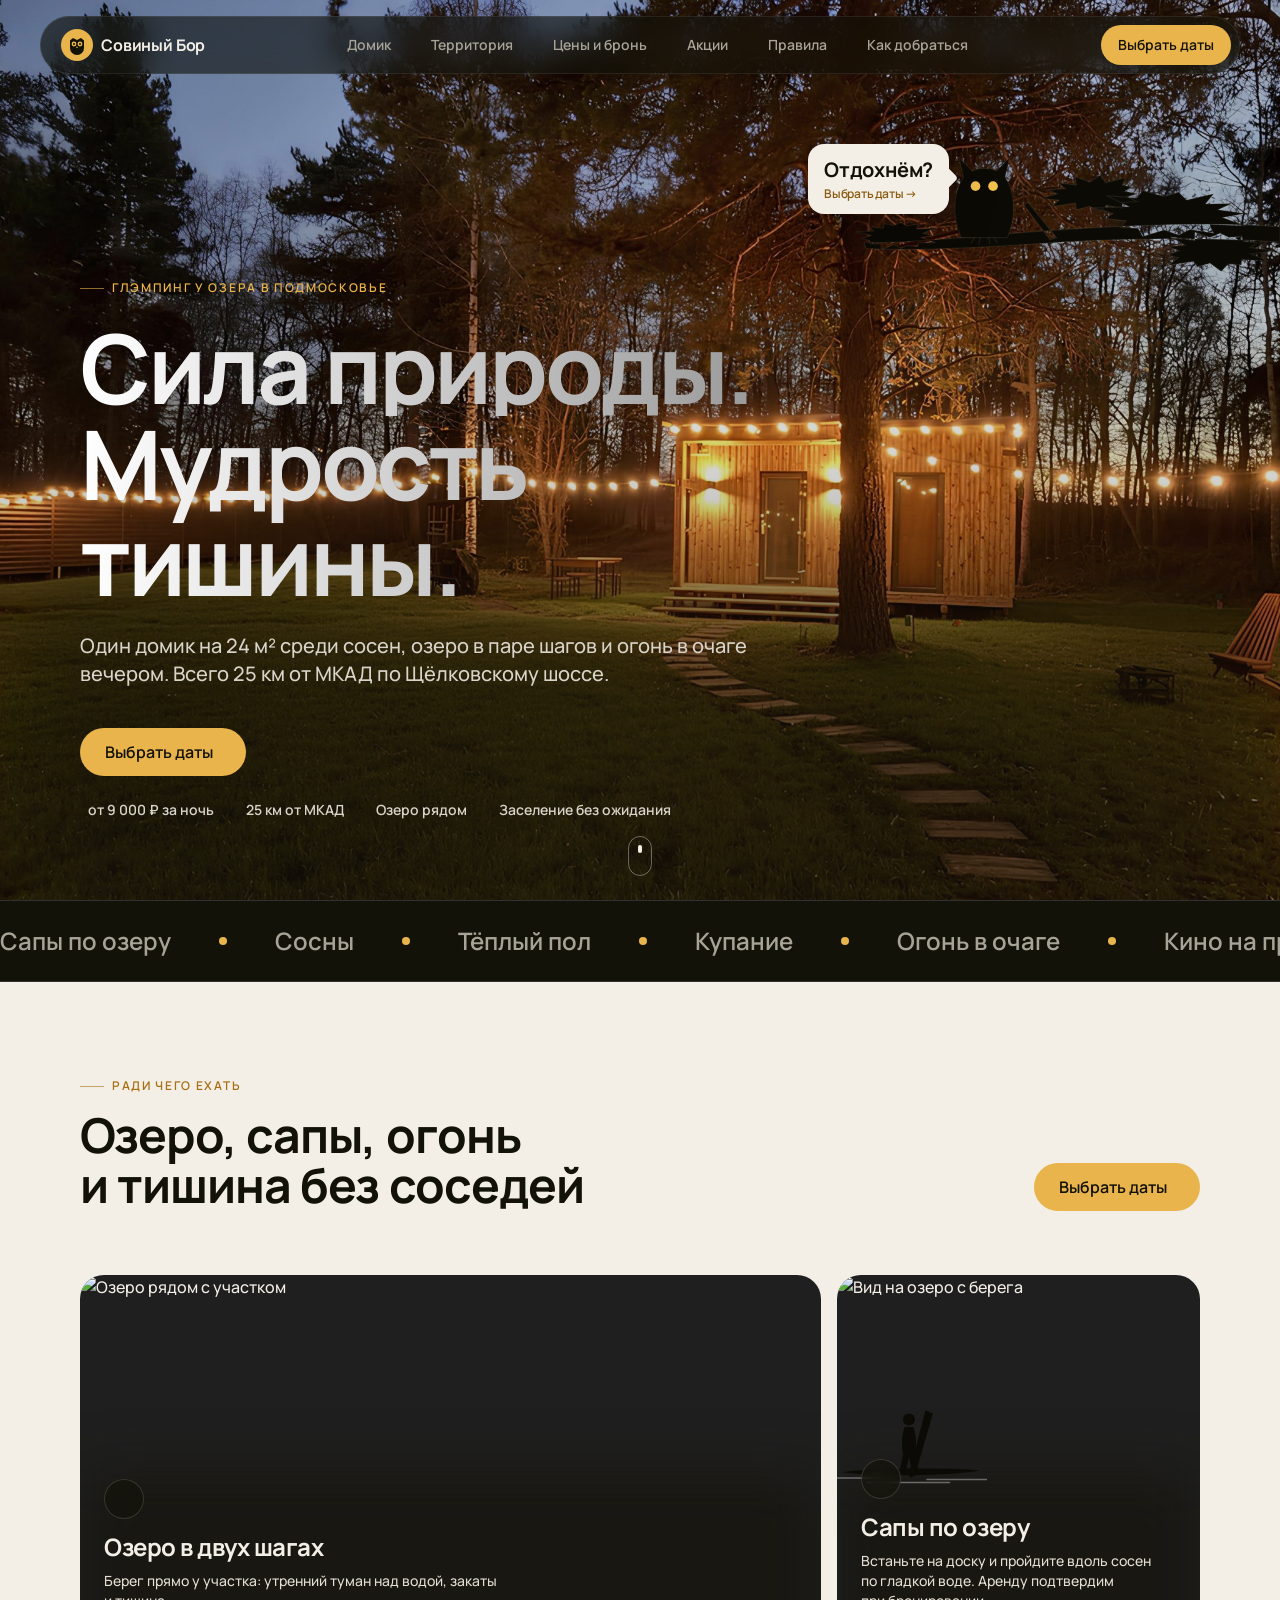
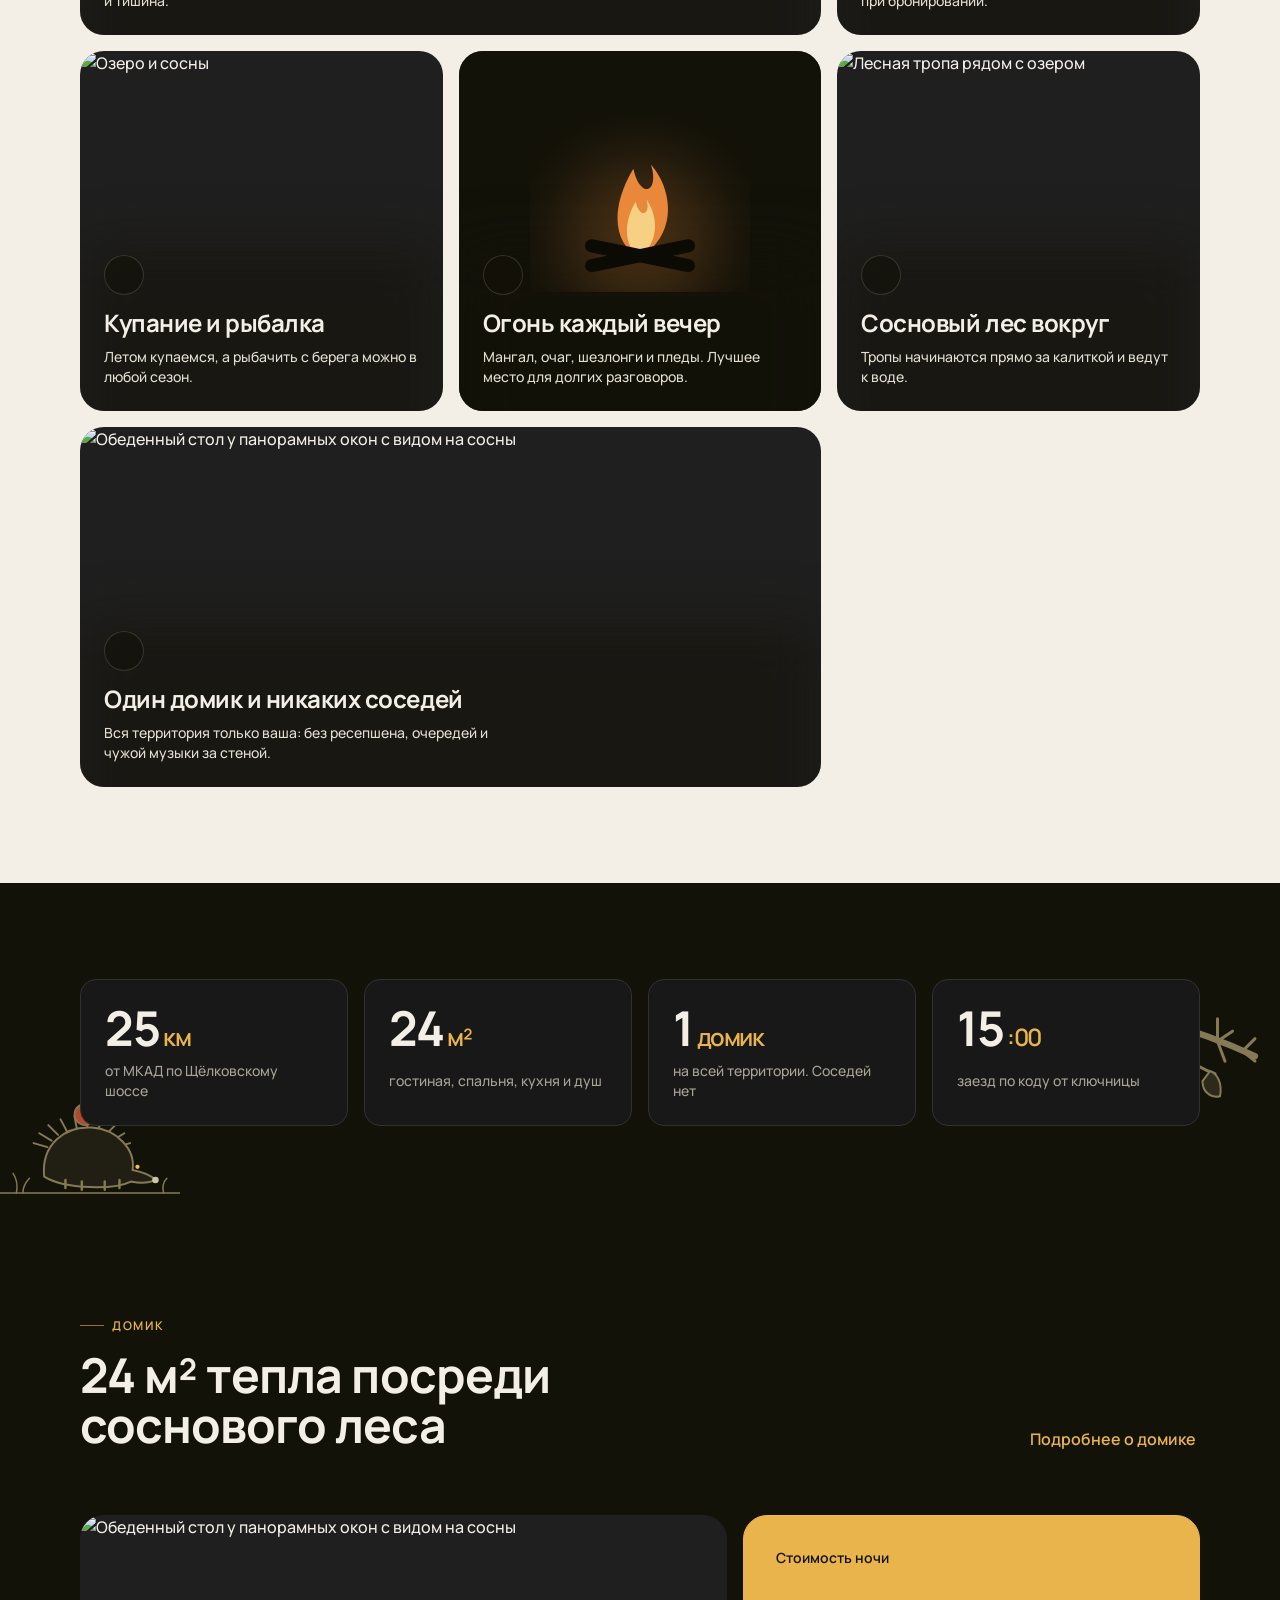
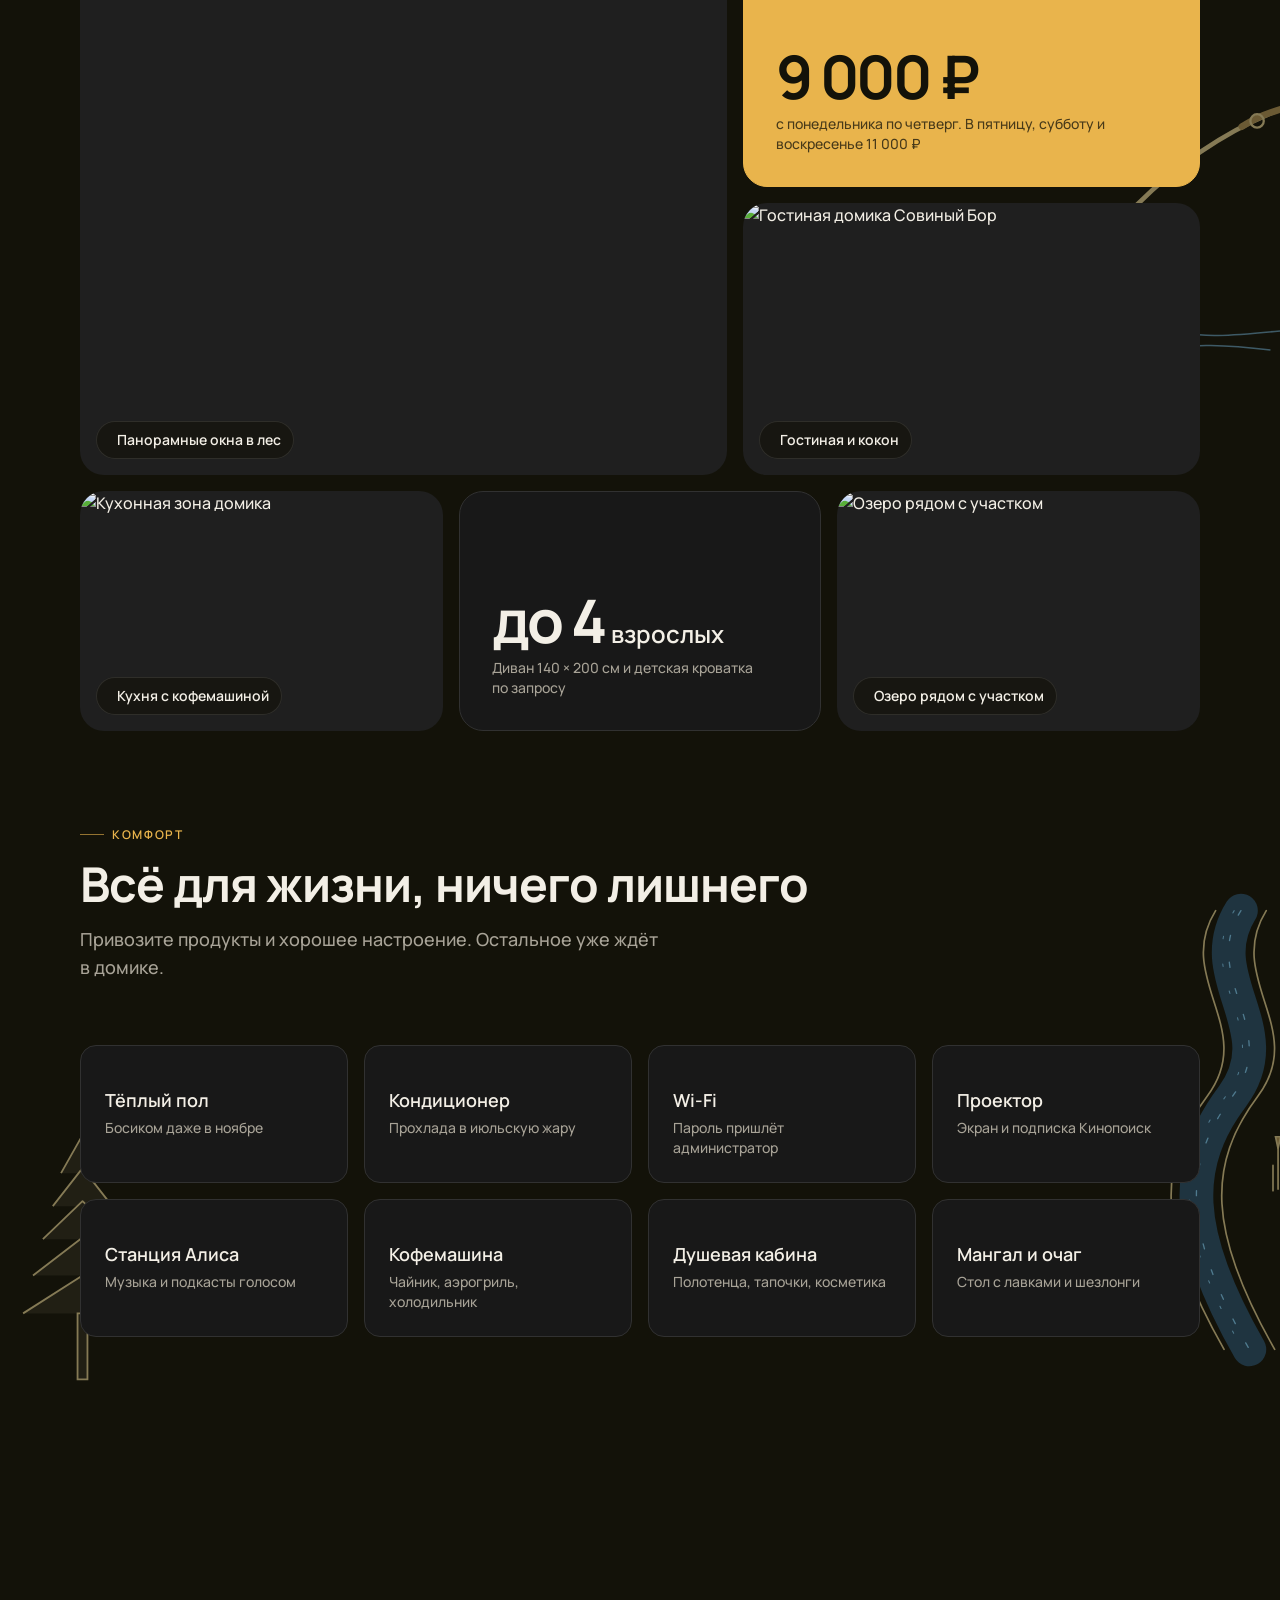
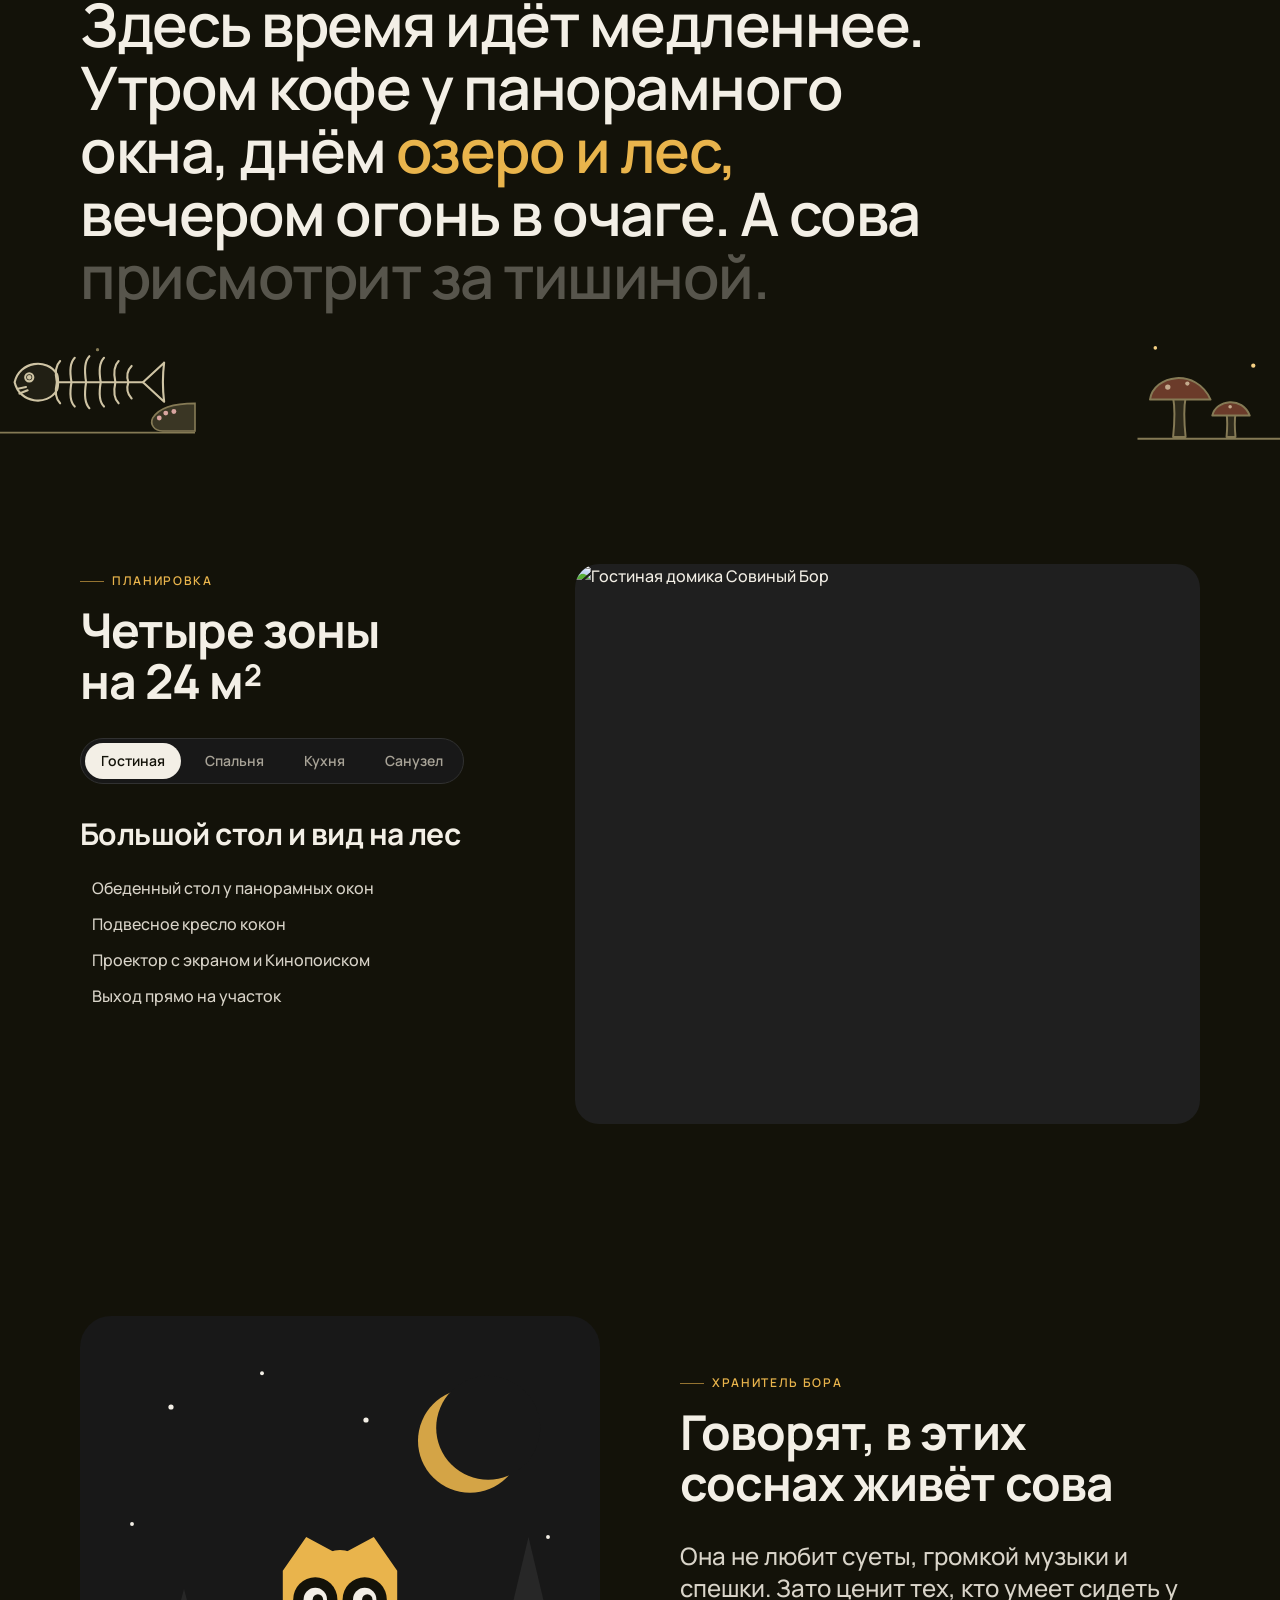
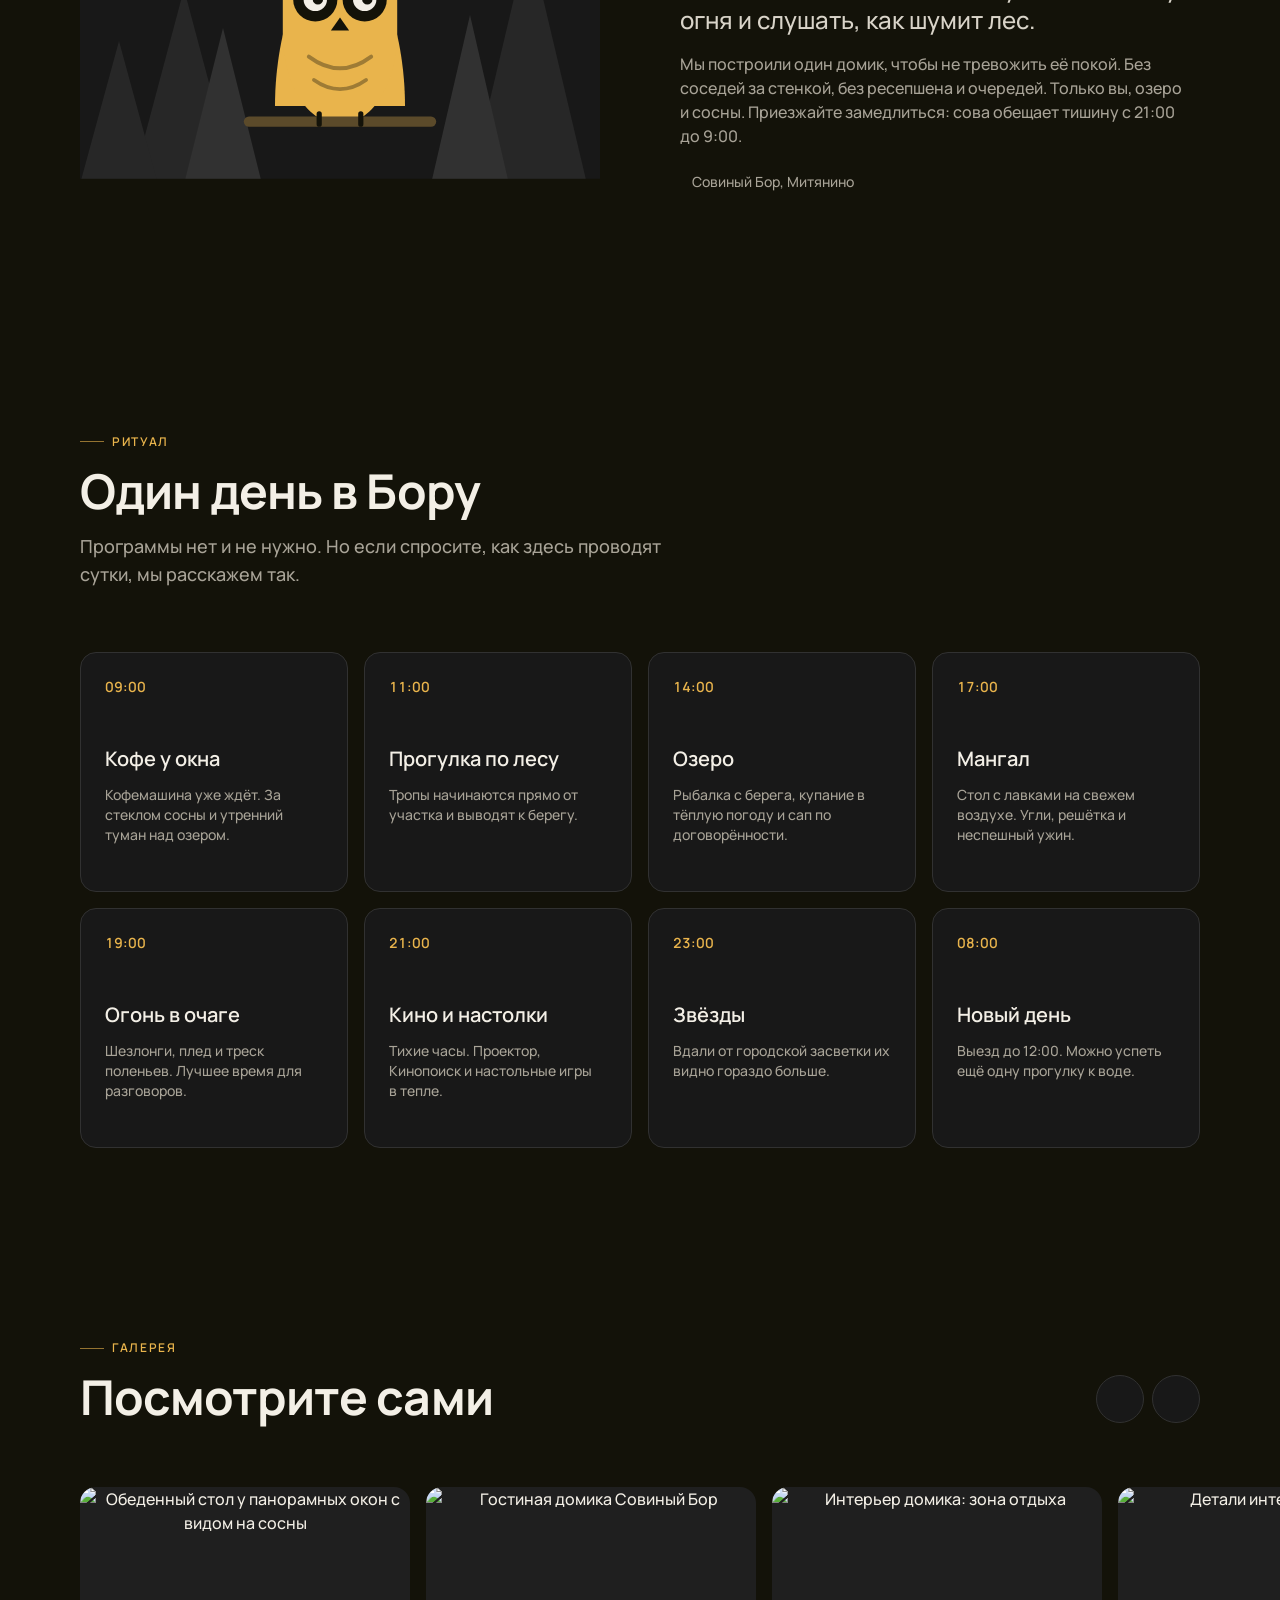
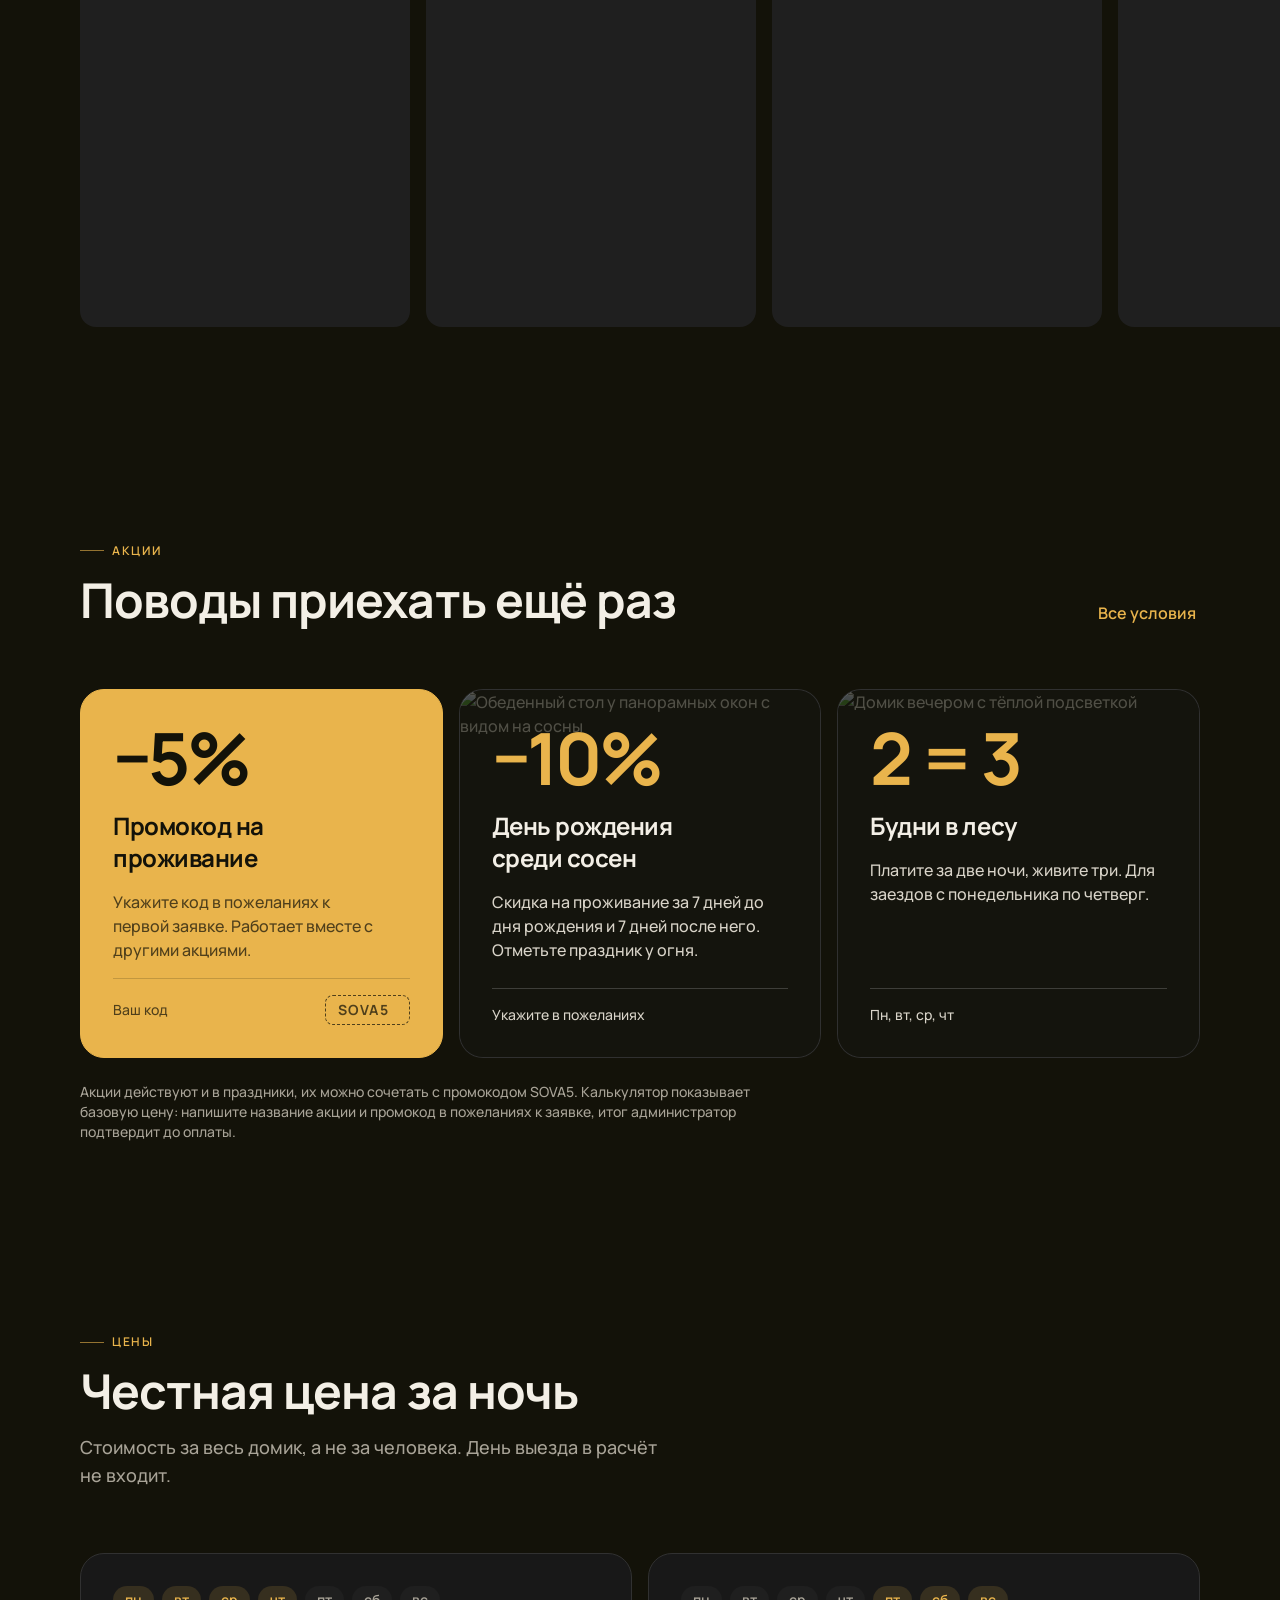
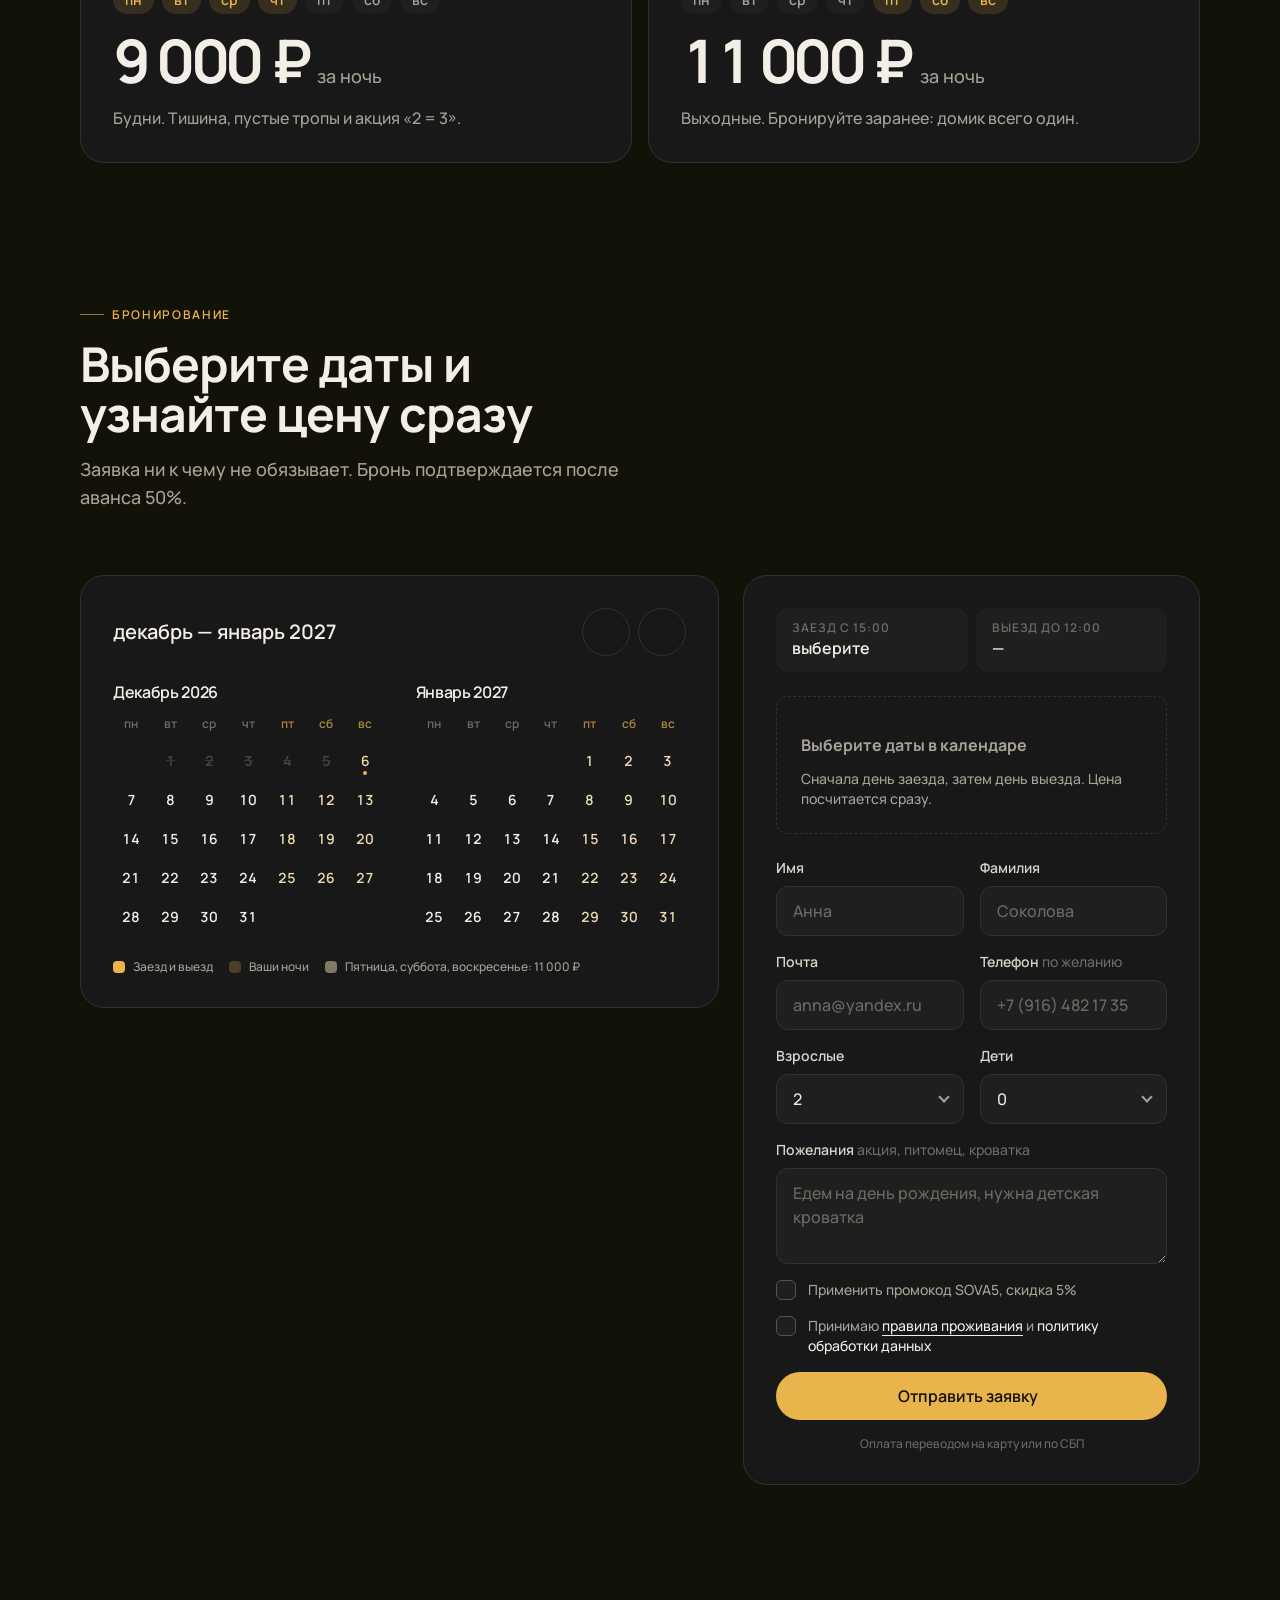
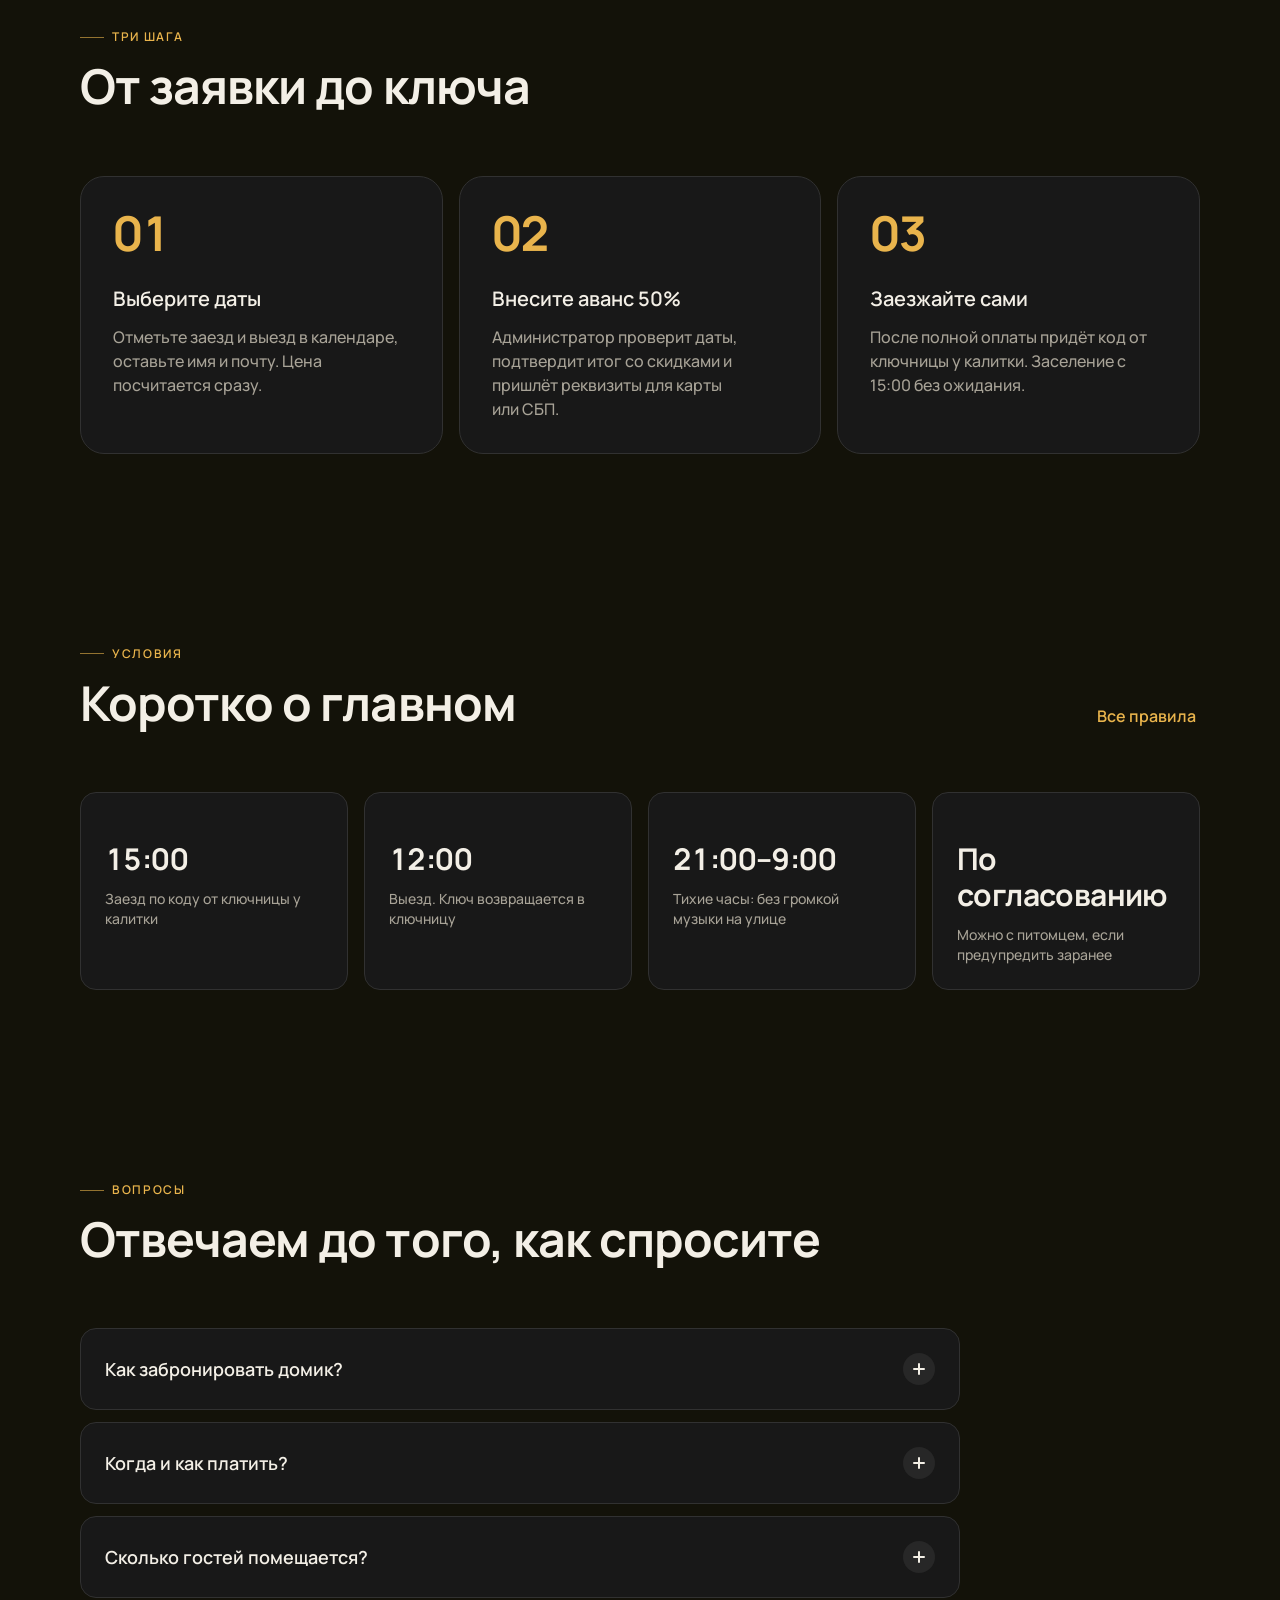
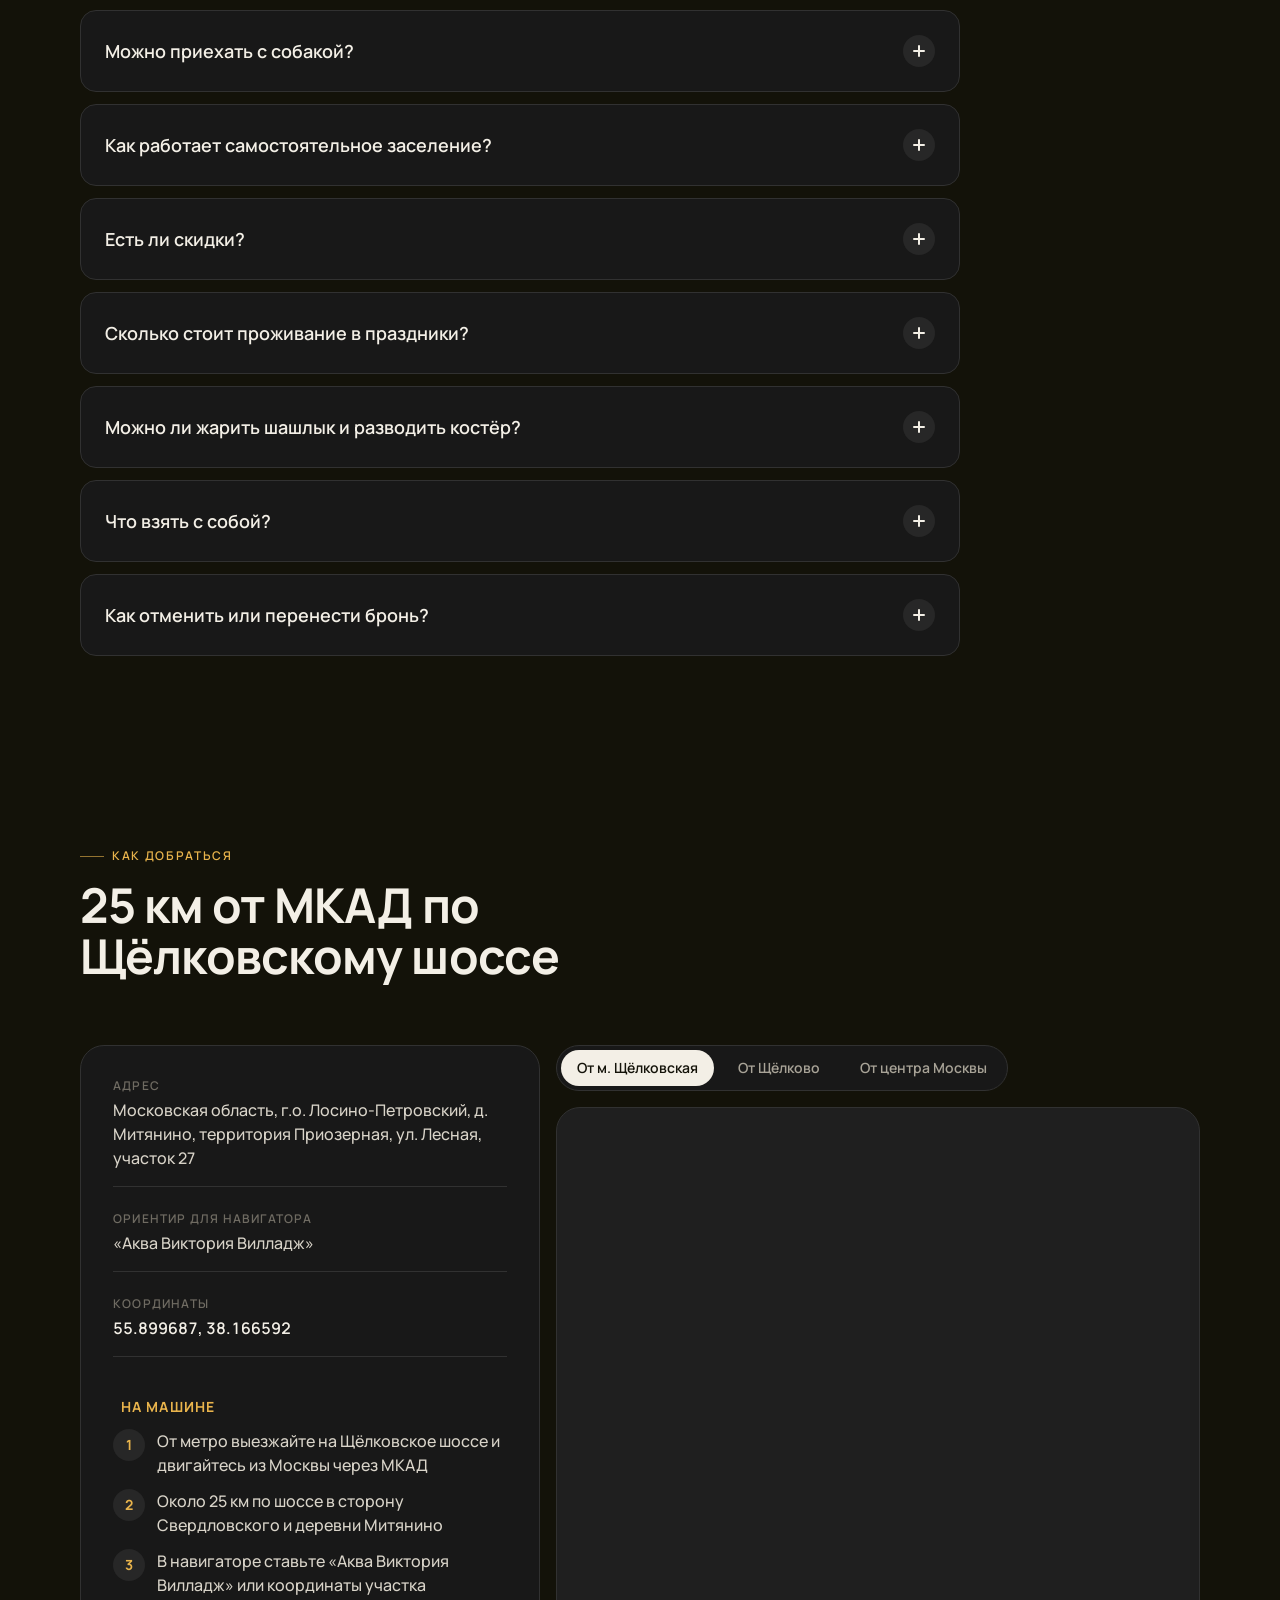
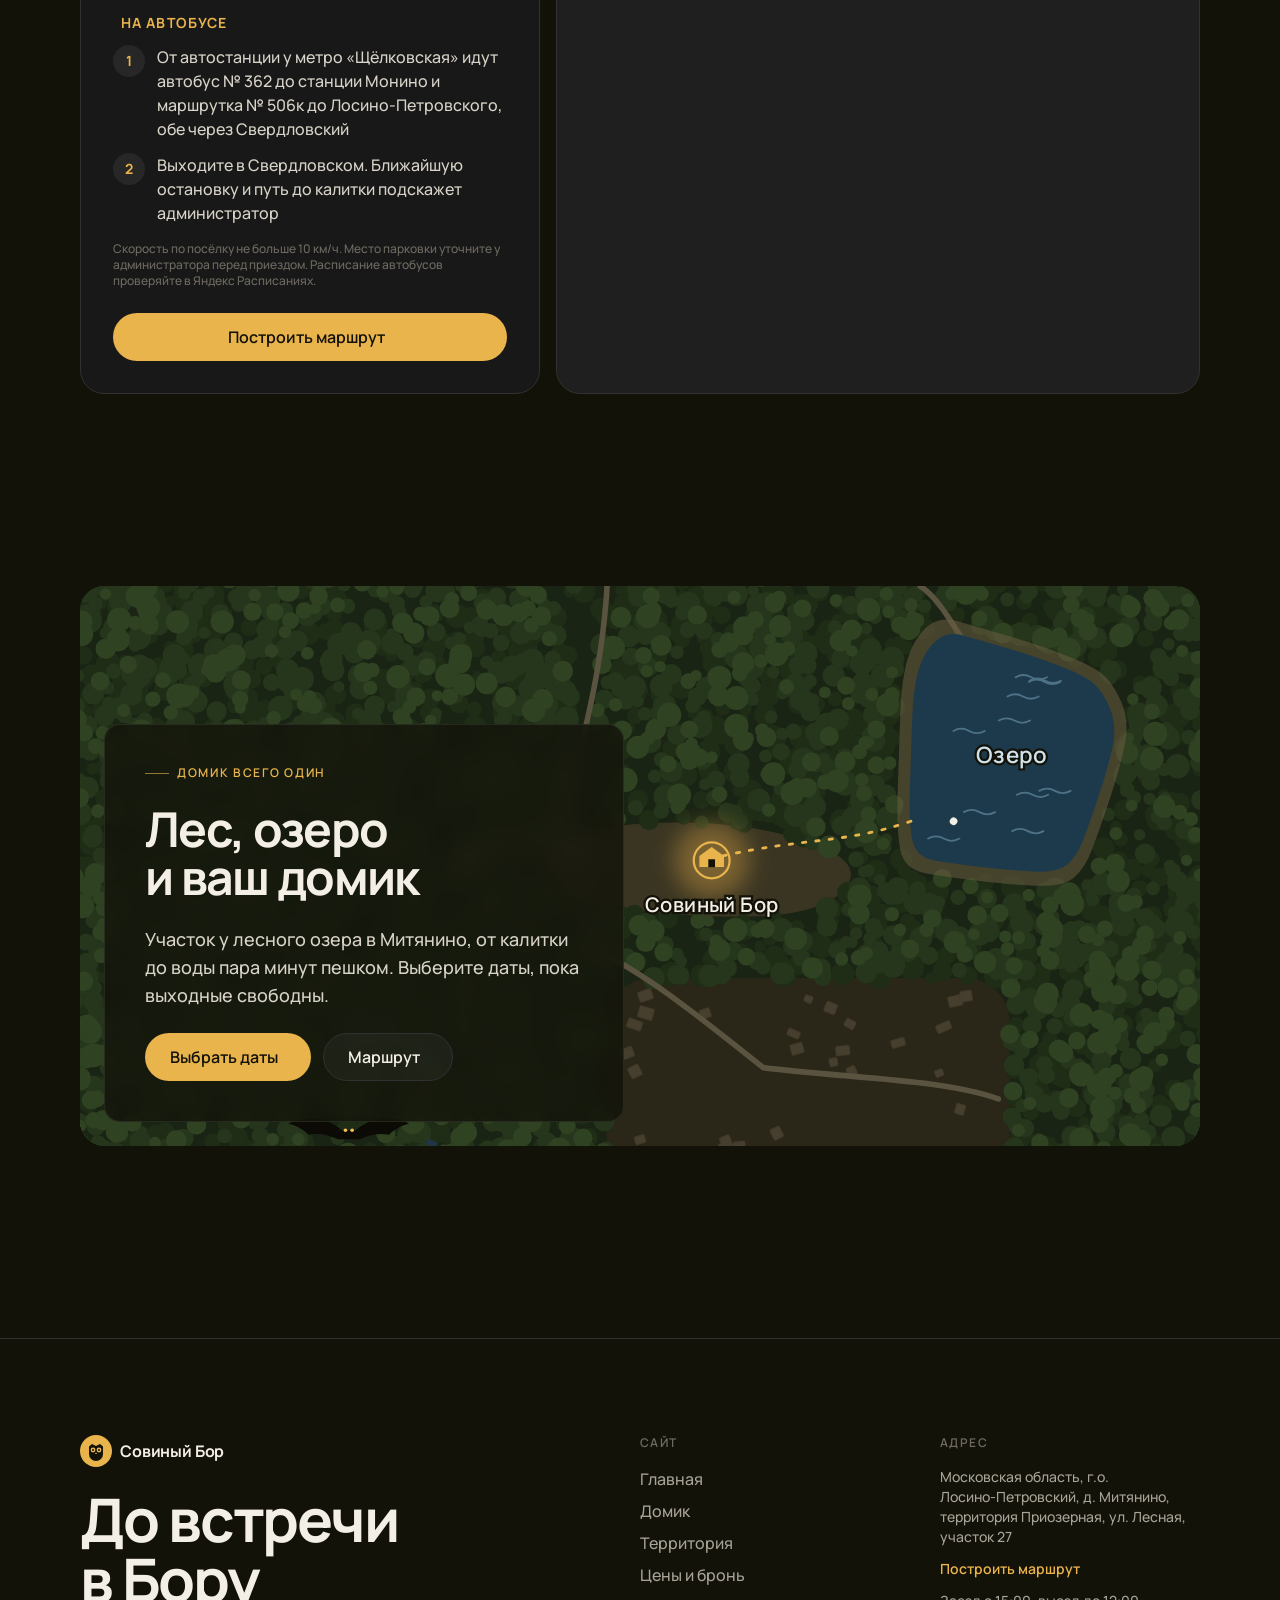
==== commit a80fd982: "Ёжик вместо куста с лисой, рисунки без повторов на странице Co-Authored-By: Claude Opus 5.5 <noreply" ====
--- a/index.html
+++ b/index.html
@@ -78,7 +78,14 @@
   </div>
 </section><section class="section" aria-label="Коротко о месте"><div class="deco deco-branch side-r at-top" aria-hidden="true"><svg viewBox="0 0 180 140" class="sway"><g fill="none" stroke="#857A55" stroke-width="2.4" stroke-linecap="round">
 <path d="M0 50C40 56 100 68 160 96" stroke-width="5"/><path d="M40 60l-6 -18"/><path d="M40 60l8 -16"/><path d="M70 66l-4 -20"/><path d="M70 66l10 -14"/><path d="M100 74l-2 -20"/><path d="M100 74l12 -12"/><path d="M130 84l0 -18"/><path d="M130 84l12 -8"/><path d="M40 60l-6 16"/><path d="M70 66l-2 18"/><path d="M100 74l2 18"/><path d="M130 84l6 16"/><path d="M150 92l10 -10"/><path d="M150 92l10 8"/><path d="M86 70C92 90 110 104 128 110"/></g>
-<g class="cone"><path d="M124 108c6 2 10 10 8 20-8 2-14-4-14-12z" fill="#2E2A1B" stroke="#857A55" stroke-width="1.6"/></g></svg></div><div class="deco deco-paws side-l at-mid" aria-hidden="true"><svg viewBox="0 0 110 420"><g fill="#6E6244"><g class="paw" style="--i:0" transform="translate(30 380) rotate(-10)"><ellipse cx="0" cy="6" rx="9" ry="8"/><circle cx="-9" cy="-6" r="3.6"/><circle cx="-3" cy="-11" r="3.6"/><circle cx="4" cy="-11" r="3.6"/><circle cx="10" cy="-6" r="3.6"/></g><g class="paw" style="--i:1" transform="translate(64 340) rotate(12)"><ellipse cx="0" cy="6" rx="9" ry="8"/><circle cx="-9" cy="-6" r="3.6"/><circle cx="-3" cy="-11" r="3.6"/><circle cx="4" cy="-11" r="3.6"/><circle cx="10" cy="-6" r="3.6"/></g><g class="paw" style="--i:2" transform="translate(36 290) rotate(-8)"><ellipse cx="0" cy="6" rx="9" ry="8"/><circle cx="-9" cy="-6" r="3.6"/><circle cx="-3" cy="-11" r="3.6"/><circle cx="4" cy="-11" r="3.6"/><circle cx="10" cy="-6" r="3.6"/></g><g class="paw" style="--i:3" transform="translate(70 250) rotate(14)"><ellipse cx="0" cy="6" rx="9" ry="8"/><circle cx="-9" cy="-6" r="3.6"/><circle cx="-3" cy="-11" r="3.6"/><circle cx="4" cy="-11" r="3.6"/><circle cx="10" cy="-6" r="3.6"/></g><g class="paw" style="--i:4" transform="translate(40 200) rotate(-6)"><ellipse cx="0" cy="6" rx="9" ry="8"/><circle cx="-9" cy="-6" r="3.6"/><circle cx="-3" cy="-11" r="3.6"/><circle cx="4" cy="-11" r="3.6"/><circle cx="10" cy="-6" r="3.6"/></g><g class="paw" style="--i:5" transform="translate(74 160) rotate(10)"><ellipse cx="0" cy="6" rx="9" ry="8"/><circle cx="-9" cy="-6" r="3.6"/><circle cx="-3" cy="-11" r="3.6"/><circle cx="4" cy="-11" r="3.6"/><circle cx="10" cy="-6" r="3.6"/></g><g class="paw" style="--i:6" transform="translate(44 110) rotate(-10)"><ellipse cx="0" cy="6" rx="9" ry="8"/><circle cx="-9" cy="-6" r="3.6"/><circle cx="-3" cy="-11" r="3.6"/><circle cx="4" cy="-11" r="3.6"/><circle cx="10" cy="-6" r="3.6"/></g><g class="paw" style="--i:7" transform="translate(78 70) rotate(12)"><ellipse cx="0" cy="6" rx="9" ry="8"/><circle cx="-9" cy="-6" r="3.6"/><circle cx="-3" cy="-11" r="3.6"/><circle cx="4" cy="-11" r="3.6"/><circle cx="10" cy="-6" r="3.6"/></g></g></svg></div>
+<g class="cone"><path d="M124 108c6 2 10 10 8 20-8 2-14-4-14-12z" fill="#2E2A1B" stroke="#857A55" stroke-width="1.6"/></g></svg></div><div class="deco deco-hedgehog side-l at-bottom" aria-hidden="true"><svg viewBox="0 0 220 150"><g class="hh">
+<g fill="none" stroke="#857A55" stroke-width="2.4" stroke-linecap="round"><path d="M58 84L41 79"/><path d="M63 76L48 67"/><path d="M71 69L59 57"/><path d="M82 65L74 50"/><path d="M94 62L91 46"/><path d="M106 62L109 46"/><path d="M118 65L126 50"/><path d="M129 69L141 57"/><path d="M137 76L152 67"/><path d="M142 84L159 79"/></g>
+<path d="M54 120C50 80 80 58 112 60c30 2 54 26 50 52 10 2 22 6 28 12-8 4-20 4-30 2-20 10-80 10-106-6Z" fill="#211F14" stroke="#857A55" stroke-width="2.4" stroke-linejoin="round"/>
+<circle class="nose" cx="190" cy="124" r="4" fill="#CFC4A4"/><circle cx="168" cy="108" r="2.6" fill="#F2C14E"/>
+<g class="legs" stroke="#857A55" stroke-width="3" stroke-linecap="round"><path d="M80 124v10M100 126v10M128 126v10M146 124v10"/></g>
+<g class="apple"><circle cx="104" cy="44" r="13" fill="#B5492F" stroke="#857A55" stroke-width="2"/><path d="M104 31c0-6 3-9 7-10" stroke="#857A55" stroke-width="2" fill="none"/><path d="M106 28c6-6 12-4 14-2-6 4-10 4-14 2Z" fill="#5E7A3A"/></g></g>
+<path d="M0 140h220" stroke="#857A55" stroke-width="2"/>
+<g fill="none" stroke="#857A55" stroke-width="1.8" stroke-linecap="round"><path d="M20 140c2-10 0-18-4-24M28 140c0-8 4-14 8-18M200 140c-2-8 0-14 4-18"/></g></svg></div>
   <div class="wrap">
     <div class="facts">
       <div class="fact rv"><b><span data-count="25">25</span><small>км</small></b><span>от МКАД по Щёлковскому шоссе</span></div>
@@ -94,9 +101,7 @@
 <g class="float"><path d="M60 254v-14" stroke="#857A55" stroke-width="2"/><ellipse cx="60" cy="262" rx="5" ry="9" fill="#D9725B"/><path d="M55 262h10" stroke="#F3EFE6" stroke-width="2"/></g>
 <g fill="none" stroke="#3E5A66" stroke-width="1.6"><ellipse class="ring r1" cx="60" cy="272" rx="18" ry="4"/><ellipse class="ring r2" cx="60" cy="272" rx="18" ry="4"/>
 <path d="M0 274C20 270 40 278 60 274S100 270 120 274 160 278 220 272" class="wave"/><path d="M10 290C40 286 70 294 100 290S160 286 210 292" class="wave w2"/></g>
-<g class="fish"><path d="M0 0c10-8 26-8 34 0-8 8-24 8-34 0Zm34 0 10-7v14Z" fill="#3E5A66"/></g></svg></div><div class="deco deco-pine side-l at-bottom" aria-hidden="true"><svg viewBox="0 0 200 330" class="sway slow"><g fill="#211F14" stroke="#857A55" stroke-width="2.2" stroke-linejoin="round"><path d="M74 70L100 24L126 70"/><path d="M64 110L100 64L136 110"/><path d="M52 150L100 104L148 150"/><path d="M40 194L100 148L160 194"/><path d="M28 240L100 194L172 240"/></g>
-<path d="M94 240h12v80H94z" fill="#211F14" stroke="#857A55" stroke-width="2.2"/>
-<g class="owlet"><circle cx="128" cy="160" r="2.2" fill="#F2C14E"/><circle cx="136" cy="160" r="2.2" fill="#F2C14E"/></g></svg></div>
+<g class="fish"><path d="M0 0c10-8 26-8 34 0-8 8-24 8-34 0Zm34 0 10-7v14Z" fill="#3E5A66"/></g></svg></div><div class="deco deco-paws side-l at-mid" aria-hidden="true"><svg viewBox="0 0 110 420"><g fill="#6E6244"><g class="paw" style="--i:0" transform="translate(30 380) rotate(-10)"><ellipse cx="0" cy="6" rx="9" ry="8"/><circle cx="-9" cy="-6" r="3.6"/><circle cx="-3" cy="-11" r="3.6"/><circle cx="4" cy="-11" r="3.6"/><circle cx="10" cy="-6" r="3.6"/></g><g class="paw" style="--i:1" transform="translate(64 340) rotate(12)"><ellipse cx="0" cy="6" rx="9" ry="8"/><circle cx="-9" cy="-6" r="3.6"/><circle cx="-3" cy="-11" r="3.6"/><circle cx="4" cy="-11" r="3.6"/><circle cx="10" cy="-6" r="3.6"/></g><g class="paw" style="--i:2" transform="translate(36 290) rotate(-8)"><ellipse cx="0" cy="6" rx="9" ry="8"/><circle cx="-9" cy="-6" r="3.6"/><circle cx="-3" cy="-11" r="3.6"/><circle cx="4" cy="-11" r="3.6"/><circle cx="10" cy="-6" r="3.6"/></g><g class="paw" style="--i:3" transform="translate(70 250) rotate(14)"><ellipse cx="0" cy="6" rx="9" ry="8"/><circle cx="-9" cy="-6" r="3.6"/><circle cx="-3" cy="-11" r="3.6"/><circle cx="4" cy="-11" r="3.6"/><circle cx="10" cy="-6" r="3.6"/></g><g class="paw" style="--i:4" transform="translate(40 200) rotate(-6)"><ellipse cx="0" cy="6" rx="9" ry="8"/><circle cx="-9" cy="-6" r="3.6"/><circle cx="-3" cy="-11" r="3.6"/><circle cx="4" cy="-11" r="3.6"/><circle cx="10" cy="-6" r="3.6"/></g><g class="paw" style="--i:5" transform="translate(74 160) rotate(10)"><ellipse cx="0" cy="6" rx="9" ry="8"/><circle cx="-9" cy="-6" r="3.6"/><circle cx="-3" cy="-11" r="3.6"/><circle cx="4" cy="-11" r="3.6"/><circle cx="10" cy="-6" r="3.6"/></g><g class="paw" style="--i:6" transform="translate(44 110) rotate(-10)"><ellipse cx="0" cy="6" rx="9" ry="8"/><circle cx="-9" cy="-6" r="3.6"/><circle cx="-3" cy="-11" r="3.6"/><circle cx="4" cy="-11" r="3.6"/><circle cx="10" cy="-6" r="3.6"/></g><g class="paw" style="--i:7" transform="translate(78 70) rotate(12)"><ellipse cx="0" cy="6" rx="9" ry="8"/><circle cx="-9" cy="-6" r="3.6"/><circle cx="-3" cy="-11" r="3.6"/><circle cx="4" cy="-11" r="3.6"/><circle cx="10" cy="-6" r="3.6"/></g></g></svg></div>
   <div class="wrap">
     <div class="head-row">
       <div class="head"><span class="eyebrow">Домик</span><h2 class="h2">24 м² тепла посреди соснового леса</h2></div>
@@ -116,7 +121,18 @@
 <path class="flow" d="M90 0C40 80 140 140 80 220S20 380 100 520" stroke="#4F7A8E" stroke-width="1.6" stroke-dasharray="6 26"/>
 <path class="flow f2" d="M82 0C32 80 132 140 72 220S12 380 92 520" stroke="#4F7A8E" stroke-width="1.2" stroke-dasharray="3 30"/>
 <path d="M60 0C10 80 110 140 50 220S-10 380 70 520M120 0C70 80 170 140 110 220S50 380 130 520" stroke="#857A55" stroke-width="2"/></g>
-<g stroke="#857A55" stroke-width="2" fill="none" stroke-linecap="round" class="reeds"><path d="M134 330v-50M140 330v-38M128 332v-30"/><path d="M134 282l-3-14 6 0z" fill="#6B5A34"/></g></svg></div><div class="deco deco-bones side-l at-bottom" aria-hidden="true"><svg viewBox="0 0 240 150"><g class="fb" fill="none" stroke="#CFC4A4" stroke-width="2.6" stroke-linecap="round" stroke-linejoin="round">
+<g stroke="#857A55" stroke-width="2" fill="none" stroke-linecap="round" class="reeds"><path d="M134 330v-50M140 330v-38M128 332v-30"/><path d="M134 282l-3-14 6 0z" fill="#6B5A34"/></g></svg></div><div class="deco deco-pine side-l at-bottom" aria-hidden="true"><svg viewBox="0 0 200 330" class="sway slow"><g fill="#211F14" stroke="#857A55" stroke-width="2.2" stroke-linejoin="round"><path d="M74 70L100 24L126 70"/><path d="M64 110L100 64L136 110"/><path d="M52 150L100 104L148 150"/><path d="M40 194L100 148L160 194"/><path d="M28 240L100 194L172 240"/></g>
+<path d="M94 240h12v80H94z" fill="#211F14" stroke="#857A55" stroke-width="2.2"/>
+<g class="owlet"><circle cx="128" cy="160" r="2.2" fill="#F2C14E"/><circle cx="136" cy="160" r="2.2" fill="#F2C14E"/></g></svg></div>
+  <div class="wrap">
+    <div class="head"><span class="eyebrow">Комфорт</span><h2 class="h2">Всё для жизни, ничего лишнего</h2><p class="lead">Привозите продукты и хорошее настроение. Остальное уже ждёт в домике.</p></div>
+    <ul class="amen"><li class="am rv"><i class="ph ph-thermometer-hot"></i><b>Тёплый пол</b><p>Босиком даже в ноябре</p></li><li class="am rv rv-d1"><i class="ph ph-snowflake"></i><b>Кондиционер</b><p>Прохлада в июльскую жару</p></li><li class="am rv rv-d2"><i class="ph ph-wifi-high"></i><b>Wi‑Fi</b><p>Пароль пришлёт администратор</p></li><li class="am rv rv-d3"><i class="ph ph-projector-screen"></i><b>Проектор</b><p>Экран и подписка Кинопоиск</p></li><li class="am rv"><i class="ph ph-speaker-hifi"></i><b>Станция Алиса</b><p>Музыка и подкасты голосом</p></li><li class="am rv rv-d1"><i class="ph ph-coffee"></i><b>Кофемашина</b><p>Чайник, аэрогриль, холодильник</p></li><li class="am rv rv-d2"><i class="ph ph-shower"></i><b>Душевая кабина</b><p>Полотенца, тапочки, косметика</p></li><li class="am rv rv-d3"><i class="ph ph-fire"></i><b>Мангал и очаг</b><p>Стол с лавками и шезлонги</p></li></ul>
+  </div>
+</section><section class="tagline" aria-label="Главное"><div class="deco deco-mushrooms side-r at-bottom" aria-hidden="true"><svg viewBox="0 0 160 150"><g stroke="#857A55" stroke-width="2.2" stroke-linejoin="round">
+<path d="M40 140c2-20 2-34 0-44h14c-2 10-2 24 0 44z" fill="#2E2A1B"/><path d="M14 98c4-28 52-36 68 0z" fill="#6B3B2A"/>
+<path d="M100 140c1-12 1-20 0-26h10c-1 6-1 14 0 26z" fill="#2E2A1B"/><path d="M84 116c4-18 34-22 42 0z" fill="#6B3B2A"/></g>
+<g fill="#E9D9B8" opacity=".7"><circle cx="34" cy="84" r="3"/><circle cx="56" cy="80" r="2.4"/><circle cx="104" cy="106" r="2"/></g>
+<path d="M0 142h160" stroke="#857A55" stroke-width="2"/><g class="ff-d"><circle cx="130" cy="60" r="2.4" fill="#F6D184"/><circle cx="20" cy="40" r="2" fill="#F6D184"/></g></svg></div><div class="deco deco-bones side-l at-bottom" aria-hidden="true"><svg viewBox="0 0 240 150"><g class="fb" fill="none" stroke="#CFC4A4" stroke-width="2.6" stroke-linecap="round" stroke-linejoin="round">
 <path d="M18 70c6-26 40-30 52-10 2 4 2 16 0 20-12 20-46 16-52-10Z" fill="#211F14"/>
 <circle cx="36" cy="64" r="5"/><circle cx="36" cy="64" r="1.6" fill="#CFC4A4"/>
 <path d="M22 78l10-2M24 84l10-4"/>
@@ -127,25 +143,9 @@
 <g fill="#D9A5A0"><circle cx="196" cy="114" r="3"/><circle cx="204" cy="108" r="3"/><circle cx="214" cy="106" r="3"/></g></g>
 <g class="fly-d"><circle cx="120" cy="30" r="2" fill="#857A55"/></g></svg></div>
   <div class="wrap">
-    <div class="head"><span class="eyebrow">Комфорт</span><h2 class="h2">Всё для жизни, ничего лишнего</h2><p class="lead">Привозите продукты и хорошее настроение. Остальное уже ждёт в домике.</p></div>
-    <ul class="amen"><li class="am rv"><i class="ph ph-thermometer-hot"></i><b>Тёплый пол</b><p>Босиком даже в ноябре</p></li><li class="am rv rv-d1"><i class="ph ph-snowflake"></i><b>Кондиционер</b><p>Прохлада в июльскую жару</p></li><li class="am rv rv-d2"><i class="ph ph-wifi-high"></i><b>Wi‑Fi</b><p>Пароль пришлёт администратор</p></li><li class="am rv rv-d3"><i class="ph ph-projector-screen"></i><b>Проектор</b><p>Экран и подписка Кинопоиск</p></li><li class="am rv"><i class="ph ph-speaker-hifi"></i><b>Станция Алиса</b><p>Музыка и подкасты голосом</p></li><li class="am rv rv-d1"><i class="ph ph-coffee"></i><b>Кофемашина</b><p>Чайник, аэрогриль, холодильник</p></li><li class="am rv rv-d2"><i class="ph ph-shower"></i><b>Душевая кабина</b><p>Полотенца, тапочки, косметика</p></li><li class="am rv rv-d3"><i class="ph ph-fire"></i><b>Мангал и очаг</b><p>Стол с лавками и шезлонги</p></li></ul>
-  </div>
-</section><section class="tagline" aria-label="Главное"><div class="deco deco-mushrooms side-r at-bottom" aria-hidden="true"><svg viewBox="0 0 160 150"><g stroke="#857A55" stroke-width="2.2" stroke-linejoin="round">
-<path d="M40 140c2-20 2-34 0-44h14c-2 10-2 24 0 44z" fill="#2E2A1B"/><path d="M14 98c4-28 52-36 68 0z" fill="#6B3B2A"/>
-<path d="M100 140c1-12 1-20 0-26h10c-1 6-1 14 0 26z" fill="#2E2A1B"/><path d="M84 116c4-18 34-22 42 0z" fill="#6B3B2A"/></g>
-<g fill="#E9D9B8" opacity=".7"><circle cx="34" cy="84" r="3"/><circle cx="56" cy="80" r="2.4"/><circle cx="104" cy="106" r="2"/></g>
-<path d="M0 142h160" stroke="#857A55" stroke-width="2"/><g class="ff-d"><circle cx="130" cy="60" r="2.4" fill="#F6D184"/><circle cx="20" cy="40" r="2" fill="#F6D184"/></g></svg></div><div class="deco deco-fox side-l at-bottom" aria-hidden="true"><svg viewBox="0 0 200 150"><g fill="#211F14" stroke="#857A55" stroke-width="2.2" stroke-linejoin="round">
-<path d="M0 150V70C20 40 50 34 70 50 80 24 110 20 128 44 150 30 186 44 186 84 200 100 200 130 200 150Z"/></g>
-<g fill="none" stroke="#857A55" stroke-width="1.8" stroke-linecap="round"><path d="M30 60l-8-14M92 34l4-16M150 44l10-12M60 46l-4-10"/></g>
-<g class="fox-eyes"><path class="eye" d="M78 100q12-10 24 0q-12 8-24 0Z" fill="#F2B54E"/><path class="eye" d="M118 100q12-10 24 0q-12 8-24 0Z" fill="#F2B54E"/>
-<circle cx="90" cy="99" r="2.4" fill="#131209"/><circle cx="130" cy="99" r="2.4" fill="#131209"/></g>
-<path class="ears" d="M74 86l8-16 8 14M130 84l8-16 8 16" fill="none" stroke="#6B5A34" stroke-width="2" stroke-linejoin="round"/></svg></div>
-  <div class="wrap">
     <p data-reveal-words>Здесь время идёт медленнее. Утром кофе у&nbsp;панорамного окна, днём <span class="acc">озеро и&nbsp;лес,</span> вечером огонь в&nbsp;очаге. А&nbsp;сова присмотрит за&nbsp;тишиной.</p>
   </div>
-</section><section class="section" aria-label="Планировка" data-tabs><div class="deco deco-branch side-r at-top" aria-hidden="true"><svg viewBox="0 0 180 140" class="sway"><g fill="none" stroke="#857A55" stroke-width="2.4" stroke-linecap="round">
-<path d="M0 50C40 56 100 68 160 96" stroke-width="5"/><path d="M40 60l-6 -18"/><path d="M40 60l8 -16"/><path d="M70 66l-4 -20"/><path d="M70 66l10 -14"/><path d="M100 74l-2 -20"/><path d="M100 74l12 -12"/><path d="M130 84l0 -18"/><path d="M130 84l12 -8"/><path d="M40 60l-6 16"/><path d="M70 66l-2 18"/><path d="M100 74l2 18"/><path d="M130 84l6 16"/><path d="M150 92l10 -10"/><path d="M150 92l10 8"/><path d="M86 70C92 90 110 104 128 110"/></g>
-<g class="cone"><path d="M124 108c6 2 10 10 8 20-8 2-14-4-14-12z" fill="#2E2A1B" stroke="#857A55" stroke-width="1.6"/></g></svg></div><div class="deco deco-paws side-l at-mid" aria-hidden="true"><svg viewBox="0 0 110 420"><g fill="#6E6244"><g class="paw" style="--i:0" transform="translate(30 380) rotate(-10)"><ellipse cx="0" cy="6" rx="9" ry="8"/><circle cx="-9" cy="-6" r="3.6"/><circle cx="-3" cy="-11" r="3.6"/><circle cx="4" cy="-11" r="3.6"/><circle cx="10" cy="-6" r="3.6"/></g><g class="paw" style="--i:1" transform="translate(64 340) rotate(12)"><ellipse cx="0" cy="6" rx="9" ry="8"/><circle cx="-9" cy="-6" r="3.6"/><circle cx="-3" cy="-11" r="3.6"/><circle cx="4" cy="-11" r="3.6"/><circle cx="10" cy="-6" r="3.6"/></g><g class="paw" style="--i:2" transform="translate(36 290) rotate(-8)"><ellipse cx="0" cy="6" rx="9" ry="8"/><circle cx="-9" cy="-6" r="3.6"/><circle cx="-3" cy="-11" r="3.6"/><circle cx="4" cy="-11" r="3.6"/><circle cx="10" cy="-6" r="3.6"/></g><g class="paw" style="--i:3" transform="translate(70 250) rotate(14)"><ellipse cx="0" cy="6" rx="9" ry="8"/><circle cx="-9" cy="-6" r="3.6"/><circle cx="-3" cy="-11" r="3.6"/><circle cx="4" cy="-11" r="3.6"/><circle cx="10" cy="-6" r="3.6"/></g><g class="paw" style="--i:4" transform="translate(40 200) rotate(-6)"><ellipse cx="0" cy="6" rx="9" ry="8"/><circle cx="-9" cy="-6" r="3.6"/><circle cx="-3" cy="-11" r="3.6"/><circle cx="4" cy="-11" r="3.6"/><circle cx="10" cy="-6" r="3.6"/></g><g class="paw" style="--i:5" transform="translate(74 160) rotate(10)"><ellipse cx="0" cy="6" rx="9" ry="8"/><circle cx="-9" cy="-6" r="3.6"/><circle cx="-3" cy="-11" r="3.6"/><circle cx="4" cy="-11" r="3.6"/><circle cx="10" cy="-6" r="3.6"/></g><g class="paw" style="--i:6" transform="translate(44 110) rotate(-10)"><ellipse cx="0" cy="6" rx="9" ry="8"/><circle cx="-9" cy="-6" r="3.6"/><circle cx="-3" cy="-11" r="3.6"/><circle cx="4" cy="-11" r="3.6"/><circle cx="10" cy="-6" r="3.6"/></g><g class="paw" style="--i:7" transform="translate(78 70) rotate(12)"><ellipse cx="0" cy="6" rx="9" ry="8"/><circle cx="-9" cy="-6" r="3.6"/><circle cx="-3" cy="-11" r="3.6"/><circle cx="4" cy="-11" r="3.6"/><circle cx="10" cy="-6" r="3.6"/></g></g></svg></div>
+</section><section class="section" aria-label="Планировка" data-tabs>
   <div class="wrap rooms">
     <div class="rv">
       <span class="eyebrow">Планировка</span>
@@ -155,16 +155,7 @@
     </div>
     <div class="rooms-media rv rv-d1 rv-img"><img src="https://sovbor.ru/wp-content/uploads/2026/10/Sovbor-IMG-9015-768x1024.jpg" alt="Гостиная домика Совиный Бор" class="on" loading="lazy" decoding="async"><img src="https://sovbor.ru/wp-content/uploads/2026/10/Sovbor-IMG-9012-768x1024.jpg" alt="Спальное место в домике" loading="lazy" decoding="async"><img src="https://sovbor.ru/wp-content/uploads/2026/10/Sovbor-IMG-9047-768x1024.jpg" alt="Кухонная зона домика" loading="lazy" decoding="async"><img src="https://sovbor.ru/wp-content/uploads/2026/10/Sovbor-IMG-8987-768x1024.jpg" alt="Санузел с душевой" loading="lazy" decoding="async"></div>
   </div>
-</section><section class="section" aria-label="История места"><div class="deco deco-rod side-r at-mid" aria-hidden="true"><svg viewBox="0 0 220 320"><g fill="none" stroke-linecap="round">
-<path d="M220 40C170 60 120 90 70 140" stroke="#857A55" stroke-width="5"/><path d="M220 40C200 46 190 52 180 58" stroke="#6B5A34" stroke-width="7"/>
-<circle cx="196" cy="52" r="7" stroke="#857A55" stroke-width="2.4"/>
-<path class="fline" d="M70 140C66 190 62 230 60 262" stroke="#6B6650" stroke-width="1.2"/></g>
-<g class="float"><path d="M60 254v-14" stroke="#857A55" stroke-width="2"/><ellipse cx="60" cy="262" rx="5" ry="9" fill="#D9725B"/><path d="M55 262h10" stroke="#F3EFE6" stroke-width="2"/></g>
-<g fill="none" stroke="#3E5A66" stroke-width="1.6"><ellipse class="ring r1" cx="60" cy="272" rx="18" ry="4"/><ellipse class="ring r2" cx="60" cy="272" rx="18" ry="4"/>
-<path d="M0 274C20 270 40 278 60 274S100 270 120 274 160 278 220 272" class="wave"/><path d="M10 290C40 286 70 294 100 290S160 286 210 292" class="wave w2"/></g>
-<g class="fish"><path d="M0 0c10-8 26-8 34 0-8 8-24 8-34 0Zm34 0 10-7v14Z" fill="#3E5A66"/></g></svg></div><div class="deco deco-pine side-l at-bottom" aria-hidden="true"><svg viewBox="0 0 200 330" class="sway slow"><g fill="#211F14" stroke="#857A55" stroke-width="2.2" stroke-linejoin="round"><path d="M74 70L100 24L126 70"/><path d="M64 110L100 64L136 110"/><path d="M52 150L100 104L148 150"/><path d="M40 194L100 148L160 194"/><path d="M28 240L100 194L172 240"/></g>
-<path d="M94 240h12v80H94z" fill="#211F14" stroke="#857A55" stroke-width="2.2"/>
-<g class="owlet"><circle cx="128" cy="160" r="2.2" fill="#F2C14E"/><circle cx="136" cy="160" r="2.2" fill="#F2C14E"/></g></svg></div>
+</section><section class="section" aria-label="История места">
   <div class="wrap story">
     <div class="owl-art rv" aria-hidden="true">
       <svg viewBox="0 0 400 400" fill="none">
@@ -194,43 +185,18 @@
       <div class="sign"><i class="ph ph-moon-stars" style="color:var(--accent);font-size:20px"></i>Совиный Бор, Митянино</div>
     </div>
   </div>
-</section><section class="section" aria-label="Чем заняться"><div class="deco deco-river side-r at-mid" aria-hidden="true"><svg viewBox="0 0 160 520"><g fill="none" stroke-linecap="round">
-<path d="M90 0C40 80 140 140 80 220S20 380 100 520" stroke="#1F3440" stroke-width="40"/>
-<path class="flow" d="M90 0C40 80 140 140 80 220S20 380 100 520" stroke="#4F7A8E" stroke-width="1.6" stroke-dasharray="6 26"/>
-<path class="flow f2" d="M82 0C32 80 132 140 72 220S12 380 92 520" stroke="#4F7A8E" stroke-width="1.2" stroke-dasharray="3 30"/>
-<path d="M60 0C10 80 110 140 50 220S-10 380 70 520M120 0C70 80 170 140 110 220S50 380 130 520" stroke="#857A55" stroke-width="2"/></g>
-<g stroke="#857A55" stroke-width="2" fill="none" stroke-linecap="round" class="reeds"><path d="M134 330v-50M140 330v-38M128 332v-30"/><path d="M134 282l-3-14 6 0z" fill="#6B5A34"/></g></svg></div><div class="deco deco-bones side-l at-bottom" aria-hidden="true"><svg viewBox="0 0 240 150"><g class="fb" fill="none" stroke="#CFC4A4" stroke-width="2.6" stroke-linecap="round" stroke-linejoin="round">
-<path d="M18 70c6-26 40-30 52-10 2 4 2 16 0 20-12 20-46 16-52-10Z" fill="#211F14"/>
-<circle cx="36" cy="64" r="5"/><circle cx="36" cy="64" r="1.6" fill="#CFC4A4"/>
-<path d="M22 78l10-2M24 84l10-4"/>
-<path d="M70 70H176"/><path d="M70 70q-4 -18 4 -26M70 70q-4 18 4 26"/><path d="M88 70q-4 -22 4 -30M88 70q-4 22 4 30"/><path d="M106 70q-4 -24 4 -32M106 70q-4 24 4 32"/><path d="M124 70q-4 -22 4 -30M124 70q-4 22 4 30"/><path d="M142 70q-4 -18 4 -26M142 70q-4 18 4 26"/><path d="M158 70q-4 -12 4 -20M158 70q-4 12 4 20"/>
-<path d="M176 70l26-24M176 70l26 24M202 46c-2 16-2 32 0 48"/></g>
-<path d="M0 132h240" stroke="#857A55" stroke-width="2"/>
-<g class="cat-paw"><path d="M240 96c-30 0-46 8-52 18-4 8 2 16 12 16h40Z" fill="#3A3624" stroke="#857A55" stroke-width="2"/>
-<g fill="#D9A5A0"><circle cx="196" cy="114" r="3"/><circle cx="204" cy="108" r="3"/><circle cx="214" cy="106" r="3"/></g></g>
-<g class="fly-d"><circle cx="120" cy="30" r="2" fill="#857A55"/></g></svg></div>
+</section><section class="section" aria-label="Чем заняться">
   <div class="wrap">
     <div class="head"><span class="eyebrow">Ритуал</span><h2 class="h2">Один день в Бору</h2><p class="lead">Программы нет и не нужно. Но если спросите, как здесь проводят сутки, мы расскажем так.</p></div>
     <ol class="day" style="list-style:none;padding:0;margin:0"><li class="step rv"><time>09:00</time><i class="ph ph-coffee"></i><b>Кофе у окна</b><p>Кофемашина уже ждёт. За стеклом сосны и утренний туман над озером.</p></li><li class="step rv rv-d1"><time>11:00</time><i class="ph ph-path"></i><b>Прогулка по лесу</b><p>Тропы начинаются прямо от участка и выводят к берегу.</p></li><li class="step rv rv-d2"><time>14:00</time><i class="ph ph-fish"></i><b>Озеро</b><p>Рыбалка с берега, купание в тёплую погоду и сап по договорённости.</p></li><li class="step rv rv-d3"><time>17:00</time><i class="ph ph-cooking-pot"></i><b>Мангал</b><p>Стол с лавками на свежем воздухе. Угли, решётка и неспешный ужин.</p></li><li class="step rv"><time>19:00</time><i class="ph ph-fire"></i><b>Огонь в очаге</b><p>Шезлонги, плед и треск поленьев. Лучшее время для разговоров.</p></li><li class="step rv rv-d1"><time>21:00</time><i class="ph ph-film-slate"></i><b>Кино и настолки</b><p>Тихие часы. Проектор, Кинопоиск и настольные игры в тепле.</p></li><li class="step rv rv-d2"><time>23:00</time><i class="ph ph-moon-stars"></i><b>Звёзды</b><p>Вдали от городской засветки их видно гораздо больше.</p></li><li class="step rv rv-d3"><time>08:00</time><i class="ph ph-sun-horizon"></i><b>Новый день</b><p>Выезд до 12:00. Можно успеть ещё одну прогулку к воде.</p></li></ol>
   </div>
-</section><section class="section" aria-label="Галерея" data-gallery><div class="deco deco-mushrooms side-r at-bottom" aria-hidden="true"><svg viewBox="0 0 160 150"><g stroke="#857A55" stroke-width="2.2" stroke-linejoin="round">
-<path d="M40 140c2-20 2-34 0-44h14c-2 10-2 24 0 44z" fill="#2E2A1B"/><path d="M14 98c4-28 52-36 68 0z" fill="#6B3B2A"/>
-<path d="M100 140c1-12 1-20 0-26h10c-1 6-1 14 0 26z" fill="#2E2A1B"/><path d="M84 116c4-18 34-22 42 0z" fill="#6B3B2A"/></g>
-<g fill="#E9D9B8" opacity=".7"><circle cx="34" cy="84" r="3"/><circle cx="56" cy="80" r="2.4"/><circle cx="104" cy="106" r="2"/></g>
-<path d="M0 142h160" stroke="#857A55" stroke-width="2"/><g class="ff-d"><circle cx="130" cy="60" r="2.4" fill="#F6D184"/><circle cx="20" cy="40" r="2" fill="#F6D184"/></g></svg></div><div class="deco deco-fox side-l at-bottom" aria-hidden="true"><svg viewBox="0 0 200 150"><g fill="#211F14" stroke="#857A55" stroke-width="2.2" stroke-linejoin="round">
-<path d="M0 150V70C20 40 50 34 70 50 80 24 110 20 128 44 150 30 186 44 186 84 200 100 200 130 200 150Z"/></g>
-<g fill="none" stroke="#857A55" stroke-width="1.8" stroke-linecap="round"><path d="M30 60l-8-14M92 34l4-16M150 44l10-12M60 46l-4-10"/></g>
-<g class="fox-eyes"><path class="eye" d="M78 100q12-10 24 0q-12 8-24 0Z" fill="#F2B54E"/><path class="eye" d="M118 100q12-10 24 0q-12 8-24 0Z" fill="#F2B54E"/>
-<circle cx="90" cy="99" r="2.4" fill="#131209"/><circle cx="130" cy="99" r="2.4" fill="#131209"/></g>
-<path class="ears" d="M74 86l8-16 8 14M130 84l8-16 8 16" fill="none" stroke="#6B5A34" stroke-width="2" stroke-linejoin="round"/></svg></div>
+</section><section class="section" aria-label="Галерея" data-gallery>
   <div class="wrap head-row">
     <div class="head"><span class="eyebrow">Галерея</span><h2 class="h2">Посмотрите сами</h2></div>
     <div class="gal-ctrl"><button class="icon-btn" type="button" data-gal-prev aria-label="Листать назад"><i class="ph ph-arrow-left"></i></button><button class="icon-btn" type="button" data-gal-next aria-label="Листать вперёд"><i class="ph ph-arrow-right"></i></button></div>
   </div>
   <div class="gal"><button type="button" class="p" data-cursor="Смотреть" data-full="https://sovbor.ru/wp-content/uploads/2026/10/Sovbor-IMG-9052.jpg" aria-label="Открыть фото: Обеденный стол у панорамных окон с видом на сосны"><img src="https://sovbor.ru/wp-content/uploads/2026/10/Sovbor-IMG-9052-768x1024.jpg" alt="Обеденный стол у панорамных окон с видом на сосны" loading="lazy" decoding="async"></button><button type="button" class="p" data-cursor="Смотреть" data-full="https://sovbor.ru/wp-content/uploads/2026/10/Sovbor-IMG-9015.jpg" aria-label="Открыть фото: Гостиная домика Совиный Бор"><img src="https://sovbor.ru/wp-content/uploads/2026/10/Sovbor-IMG-9015-768x1024.jpg" alt="Гостиная домика Совиный Бор" loading="lazy" decoding="async"></button><button type="button" class="p" data-cursor="Смотреть" data-full="https://sovbor.ru/wp-content/uploads/2026/10/Sovbor-IMG-9038.jpg" aria-label="Открыть фото: Интерьер домика: зона отдыха"><img src="https://sovbor.ru/wp-content/uploads/2026/10/Sovbor-IMG-9038-768x1024.jpg" alt="Интерьер домика: зона отдыха" loading="lazy" decoding="async"></button><button type="button" class="p" data-cursor="Смотреть" data-full="https://sovbor.ru/wp-content/uploads/2026/10/Sovbor-IMG-9050.jpg" aria-label="Открыть фото: Детали интерьера домика"><img src="https://sovbor.ru/wp-content/uploads/2026/10/Sovbor-IMG-9050-768x1024.jpg" alt="Детали интерьера домика" loading="lazy" decoding="async"></button><button type="button" class="p" data-cursor="Смотреть" data-full="https://sovbor.ru/wp-content/uploads/2026/10/Sovbor-IMG-9047.jpg" aria-label="Открыть фото: Кухонная зона домика"><img src="https://sovbor.ru/wp-content/uploads/2026/10/Sovbor-IMG-9047-768x1024.jpg" alt="Кухонная зона домика" loading="lazy" decoding="async"></button><button type="button" class="p" data-cursor="Смотреть" data-full="https://sovbor.ru/wp-content/uploads/2026/10/Sovbor-IMG-9012.jpg" aria-label="Открыть фото: Спальное место в домике"><img src="https://sovbor.ru/wp-content/uploads/2026/10/Sovbor-IMG-9012-768x1024.jpg" alt="Спальное место в домике" loading="lazy" decoding="async"></button><button type="button" class="l" data-cursor="Смотреть" data-full="https://sovbor.ru/wp-content/uploads/2026/10/Sovbor-IMG-9025.jpg" aria-label="Открыть фото: Домик среди сосен"><img src="https://sovbor.ru/wp-content/uploads/2026/10/Sovbor-IMG-9025-768x576.jpg" alt="Домик среди сосен" loading="lazy" decoding="async"></button><button type="button" class="p" data-cursor="Смотреть" data-full="https://sovbor.ru/wp-content/uploads/2026/10/%D0%92%D0%B5%D1%87%D0%B5%D1%80-%D0%B2-%D0%A1%D0%BE%D0%B2%D0%B8%D0%BD%D0%BE%D0%BC-%D0%91%D0%BE%D1%80%D1%83.jpg" aria-label="Открыть фото: Домик вечером с тёплой подсветкой"><img src="https://sovbor.ru/wp-content/uploads/2026/10/%D0%92%D0%B5%D1%87%D0%B5%D1%80-%D0%B2-%D0%A1%D0%BE%D0%B2%D0%B8%D0%BD%D0%BE%D0%BC-%D0%91%D0%BE%D1%80%D1%83-768x1024.jpg" alt="Домик вечером с тёплой подсветкой" loading="lazy" decoding="async"></button><button type="button" class="l" data-cursor="Смотреть" data-full="https://sovbor.ru/wp-content/uploads/2026/10/Sovbor-IMG-9096.jpg" aria-label="Открыть фото: Зона отдыха на участке"><img src="https://sovbor.ru/wp-content/uploads/2026/10/Sovbor-IMG-9096-768x576.jpg" alt="Зона отдыха на участке" loading="lazy" decoding="async"></button><button type="button" class="l" data-cursor="Смотреть" data-full="https://sovbor.ru/wp-content/uploads/2026/10/Sovbor-IMG-9095.jpg" aria-label="Открыть фото: Участок у домика"><img src="https://sovbor.ru/wp-content/uploads/2026/10/Sovbor-IMG-9095-768x576.jpg" alt="Участок у домика" loading="lazy" decoding="async"></button><button type="button" class="p" data-cursor="Смотреть" data-full="https://sovbor.ru/wp-content/uploads/2026/10/Sovbor-IMG-8978.jpg" aria-label="Открыть фото: Интерьер домика"><img src="https://sovbor.ru/wp-content/uploads/2026/10/Sovbor-IMG-8978-768x1024.jpg" alt="Интерьер домика" loading="lazy" decoding="async"></button><button type="button" class="p" data-cursor="Смотреть" data-full="https://sovbor.ru/wp-content/uploads/2026/10/Sovbor-IMG-8984.jpg" aria-label="Открыть фото: Интерьер домика, вид из окна"><img src="https://sovbor.ru/wp-content/uploads/2026/10/Sovbor-IMG-8984-768x1024.jpg" alt="Интерьер домика, вид из окна" loading="lazy" decoding="async"></button><button type="button" class="p" data-cursor="Смотреть" data-full="https://sovbor.ru/wp-content/uploads/2026/10/Sovbor-IMG-8987.jpg" aria-label="Открыть фото: Санузел с душевой"><img src="https://sovbor.ru/wp-content/uploads/2026/10/Sovbor-IMG-8987-768x1024.jpg" alt="Санузел с душевой" loading="lazy" decoding="async"></button><button type="button" class="l" data-cursor="Смотреть" data-full="https://sovbor.ru/wp-content/uploads/2026/10/Sovbor-IMG-9093.jpg" aria-label="Открыть фото: Мангальная зона на участке"><img src="https://sovbor.ru/wp-content/uploads/2026/10/Sovbor-IMG-9093-768x576.jpg" alt="Мангальная зона на участке" loading="lazy" decoding="async"></button><button type="button" class="l" data-cursor="Смотреть" data-full="https://sovbor.ru/wp-content/uploads/2026/10/Sovbor-IMG-9092.jpg" aria-label="Открыть фото: Территория глэмпинга"><img src="https://sovbor.ru/wp-content/uploads/2026/10/Sovbor-IMG-9092-768x576.jpg" alt="Территория глэмпинга" loading="lazy" decoding="async"></button><button type="button" class="l" data-cursor="Смотреть" data-full="https://sovbor.ru/wp-content/uploads/2026/10/%D0%9E%D0%B7%D0%B5%D1%80%D0%BE-%D1%80%D1%8F%D0%B4%D0%BE%D0%BC-%D1%81-%D1%83%D1%87%D0%B0%D1%81%D1%82%D0%BA%D0%BE%D0%BC.jpg" aria-label="Открыть фото: Озеро рядом с участком"><img src="https://sovbor.ru/wp-content/uploads/2026/10/%D0%9E%D0%B7%D0%B5%D1%80%D0%BE-%D1%80%D1%8F%D0%B4%D0%BE%D0%BC-%D1%81-%D1%83%D1%87%D0%B0%D1%81%D1%82%D0%BA%D0%BE%D0%BC-768x576.jpg" alt="Озеро рядом с участком" loading="lazy" decoding="async"></button><button type="button" class="l" data-cursor="Смотреть" data-full="https://sovbor.ru/wp-content/uploads/2026/10/%D0%9E%D0%B7%D0%B5%D1%80%D0%BE-%D0%B8-%D1%81%D0%BE%D1%81%D0%BD%D1%8B.jpg" aria-label="Открыть фото: Озеро и сосны"><img src="https://sovbor.ru/wp-content/uploads/2026/10/%D0%9E%D0%B7%D0%B5%D1%80%D0%BE-%D0%B8-%D1%81%D0%BE%D1%81%D0%BD%D1%8B-768x576.jpg" alt="Озеро и сосны" loading="lazy" decoding="async"></button><button type="button" class="l" data-cursor="Смотреть" data-full="https://sovbor.ru/wp-content/uploads/2026/10/%D0%9E%D0%B7%D0%B5%D1%80%D0%BE-%D0%B7%D0%B0-%D0%BC%D0%BE%D0%BB%D0%BE%D0%B4%D1%8B%D0%BC%D0%B8-%D1%81%D0%BE%D1%81%D0%BD%D0%B0%D0%BC%D0%B8.jpg" aria-label="Открыть фото: Озеро за молодыми соснами"><img src="https://sovbor.ru/wp-content/uploads/2026/10/%D0%9E%D0%B7%D0%B5%D1%80%D0%BE-%D0%B7%D0%B0-%D0%BC%D0%BE%D0%BB%D0%BE%D0%B4%D1%8B%D0%BC%D0%B8-%D1%81%D0%BE%D1%81%D0%BD%D0%B0%D0%BC%D0%B8-768x576.jpg" alt="Озеро за молодыми соснами" loading="lazy" decoding="async"></button><button type="button" class="l" data-cursor="Смотреть" data-full="https://sovbor.ru/wp-content/uploads/2026/10/%D0%9B%D0%B5%D1%81%D0%BD%D0%B0%D1%8F-%D0%BF%D1%80%D0%BE%D0%B3%D1%83%D0%BB%D0%BA%D0%B0-%D1%80%D1%8F%D0%B4%D0%BE%D0%BC-%D1%81-%D0%BE%D0%B7%D0%B5%D1%80%D0%BE%D0%BC.jpg" aria-label="Открыть фото: Лесная тропа рядом с озером"><img src="https://sovbor.ru/wp-content/uploads/2026/10/%D0%9B%D0%B5%D1%81%D0%BD%D0%B0%D1%8F-%D0%BF%D1%80%D0%BE%D0%B3%D1%83%D0%BB%D0%BA%D0%B0-%D1%80%D1%8F%D0%B4%D0%BE%D0%BC-%D1%81-%D0%BE%D0%B7%D0%B5%D1%80%D0%BE%D0%BC-768x576.jpg" alt="Лесная тропа рядом с озером" loading="lazy" decoding="async"></button><button type="button" class="l" data-cursor="Смотреть" data-full="https://sovbor.ru/wp-content/uploads/2026/10/%D0%92%D0%B8%D0%B4-%D0%BD%D0%B0-%D0%BE%D0%B7%D0%B5%D1%80%D0%BE-%D1%81-%D0%B1%D0%B5%D1%80%D0%B5%D0%B3%D0%B0.jpg" aria-label="Открыть фото: Вид на озеро с берега"><img src="https://sovbor.ru/wp-content/uploads/2026/10/%D0%92%D0%B8%D0%B4-%D0%BD%D0%B0-%D0%BE%D0%B7%D0%B5%D1%80%D0%BE-%D1%81-%D0%B1%D0%B5%D1%80%D0%B5%D0%B3%D0%B0-768x576.jpg" alt="Вид на озеро с берега" loading="lazy" decoding="async"></button></div>
-</section><section class="section" id="offers" aria-label="Акции"><div class="deco deco-branch side-r at-top" aria-hidden="true"><svg viewBox="0 0 180 140" class="sway"><g fill="none" stroke="#857A55" stroke-width="2.4" stroke-linecap="round">
-<path d="M0 50C40 56 100 68 160 96" stroke-width="5"/><path d="M40 60l-6 -18"/><path d="M40 60l8 -16"/><path d="M70 66l-4 -20"/><path d="M70 66l10 -14"/><path d="M100 74l-2 -20"/><path d="M100 74l12 -12"/><path d="M130 84l0 -18"/><path d="M130 84l12 -8"/><path d="M40 60l-6 16"/><path d="M70 66l-2 18"/><path d="M100 74l2 18"/><path d="M130 84l6 16"/><path d="M150 92l10 -10"/><path d="M150 92l10 8"/><path d="M86 70C92 90 110 104 128 110"/></g>
-<g class="cone"><path d="M124 108c6 2 10 10 8 20-8 2-14-4-14-12z" fill="#2E2A1B" stroke="#857A55" stroke-width="1.6"/></g></svg></div><div class="deco deco-paws side-l at-mid" aria-hidden="true"><svg viewBox="0 0 110 420"><g fill="#6E6244"><g class="paw" style="--i:0" transform="translate(30 380) rotate(-10)"><ellipse cx="0" cy="6" rx="9" ry="8"/><circle cx="-9" cy="-6" r="3.6"/><circle cx="-3" cy="-11" r="3.6"/><circle cx="4" cy="-11" r="3.6"/><circle cx="10" cy="-6" r="3.6"/></g><g class="paw" style="--i:1" transform="translate(64 340) rotate(12)"><ellipse cx="0" cy="6" rx="9" ry="8"/><circle cx="-9" cy="-6" r="3.6"/><circle cx="-3" cy="-11" r="3.6"/><circle cx="4" cy="-11" r="3.6"/><circle cx="10" cy="-6" r="3.6"/></g><g class="paw" style="--i:2" transform="translate(36 290) rotate(-8)"><ellipse cx="0" cy="6" rx="9" ry="8"/><circle cx="-9" cy="-6" r="3.6"/><circle cx="-3" cy="-11" r="3.6"/><circle cx="4" cy="-11" r="3.6"/><circle cx="10" cy="-6" r="3.6"/></g><g class="paw" style="--i:3" transform="translate(70 250) rotate(14)"><ellipse cx="0" cy="6" rx="9" ry="8"/><circle cx="-9" cy="-6" r="3.6"/><circle cx="-3" cy="-11" r="3.6"/><circle cx="4" cy="-11" r="3.6"/><circle cx="10" cy="-6" r="3.6"/></g><g class="paw" style="--i:4" transform="translate(40 200) rotate(-6)"><ellipse cx="0" cy="6" rx="9" ry="8"/><circle cx="-9" cy="-6" r="3.6"/><circle cx="-3" cy="-11" r="3.6"/><circle cx="4" cy="-11" r="3.6"/><circle cx="10" cy="-6" r="3.6"/></g><g class="paw" style="--i:5" transform="translate(74 160) rotate(10)"><ellipse cx="0" cy="6" rx="9" ry="8"/><circle cx="-9" cy="-6" r="3.6"/><circle cx="-3" cy="-11" r="3.6"/><circle cx="4" cy="-11" r="3.6"/><circle cx="10" cy="-6" r="3.6"/></g><g class="paw" style="--i:6" transform="translate(44 110) rotate(-10)"><ellipse cx="0" cy="6" rx="9" ry="8"/><circle cx="-9" cy="-6" r="3.6"/><circle cx="-3" cy="-11" r="3.6"/><circle cx="4" cy="-11" r="3.6"/><circle cx="10" cy="-6" r="3.6"/></g><g class="paw" style="--i:7" transform="translate(78 70) rotate(12)"><ellipse cx="0" cy="6" rx="9" ry="8"/><circle cx="-9" cy="-6" r="3.6"/><circle cx="-3" cy="-11" r="3.6"/><circle cx="4" cy="-11" r="3.6"/><circle cx="10" cy="-6" r="3.6"/></g></g></svg></div>
+</section><section class="section" id="offers" aria-label="Акции">
   <div class="wrap">
     <div class="head-row"><div class="head"><span class="eyebrow">Акции</span><h2 class="h2">Поводы приехать ещё раз</h2></div><a class="link" href="offers/index.html">Все условия <i class="ph ph-arrow-right"></i></a></div>
     <div class="offers">
@@ -240,16 +206,7 @@
     </div>
     <p class="t-sm muted rv" style="margin-top:24px;max-width:720px">Акции действуют и в праздники, их можно сочетать с промокодом SOVA5. Калькулятор показывает базовую цену: напишите название акции и промокод в пожеланиях к заявке, итог администратор подтвердит до оплаты.</p>
   </div>
-</section><section class="section" aria-label="Цены" style="padding-bottom:48px"><div class="deco deco-rod side-r at-mid" aria-hidden="true"><svg viewBox="0 0 220 320"><g fill="none" stroke-linecap="round">
-<path d="M220 40C170 60 120 90 70 140" stroke="#857A55" stroke-width="5"/><path d="M220 40C200 46 190 52 180 58" stroke="#6B5A34" stroke-width="7"/>
-<circle cx="196" cy="52" r="7" stroke="#857A55" stroke-width="2.4"/>
-<path class="fline" d="M70 140C66 190 62 230 60 262" stroke="#6B6650" stroke-width="1.2"/></g>
-<g class="float"><path d="M60 254v-14" stroke="#857A55" stroke-width="2"/><ellipse cx="60" cy="262" rx="5" ry="9" fill="#D9725B"/><path d="M55 262h10" stroke="#F3EFE6" stroke-width="2"/></g>
-<g fill="none" stroke="#3E5A66" stroke-width="1.6"><ellipse class="ring r1" cx="60" cy="272" rx="18" ry="4"/><ellipse class="ring r2" cx="60" cy="272" rx="18" ry="4"/>
-<path d="M0 274C20 270 40 278 60 274S100 270 120 274 160 278 220 272" class="wave"/><path d="M10 290C40 286 70 294 100 290S160 286 210 292" class="wave w2"/></g>
-<g class="fish"><path d="M0 0c10-8 26-8 34 0-8 8-24 8-34 0Zm34 0 10-7v14Z" fill="#3E5A66"/></g></svg></div><div class="deco deco-pine side-l at-bottom" aria-hidden="true"><svg viewBox="0 0 200 330" class="sway slow"><g fill="#211F14" stroke="#857A55" stroke-width="2.2" stroke-linejoin="round"><path d="M74 70L100 24L126 70"/><path d="M64 110L100 64L136 110"/><path d="M52 150L100 104L148 150"/><path d="M40 194L100 148L160 194"/><path d="M28 240L100 194L172 240"/></g>
-<path d="M94 240h12v80H94z" fill="#211F14" stroke="#857A55" stroke-width="2.2"/>
-<g class="owlet"><circle cx="128" cy="160" r="2.2" fill="#F2C14E"/><circle cx="136" cy="160" r="2.2" fill="#F2C14E"/></g></svg></div>
+</section><section class="section" aria-label="Цены" style="padding-bottom:48px">
   <div class="wrap">
     <div class="head"><span class="eyebrow">Цены</span><h2 class="h2">Честная цена за ночь</h2><p class="lead">Стоимость за весь домик, а не за человека. День выезда в расчёт не входит.</p></div>
     <div class="prices">
@@ -257,21 +214,7 @@
       <div class="pcard rv rv-d1 tilt" style="position:relative;overflow:hidden"><div class="chips"><span class="chip">пн</span><span class="chip">вт</span><span class="chip">ср</span><span class="chip">чт</span><span class="chip on">пт</span><span class="chip on">сб</span><span class="chip on">вс</span></div><div class="amount">11 000 ₽<small>за ночь</small></div><p class="muted">Выходные. Бронируйте заранее: домик всего один.</p></div>
     </div>
   </div>
-</section><section class="section" id="booking" aria-label="Бронирование"><div class="deco deco-river side-r at-mid" aria-hidden="true"><svg viewBox="0 0 160 520"><g fill="none" stroke-linecap="round">
-<path d="M90 0C40 80 140 140 80 220S20 380 100 520" stroke="#1F3440" stroke-width="40"/>
-<path class="flow" d="M90 0C40 80 140 140 80 220S20 380 100 520" stroke="#4F7A8E" stroke-width="1.6" stroke-dasharray="6 26"/>
-<path class="flow f2" d="M82 0C32 80 132 140 72 220S12 380 92 520" stroke="#4F7A8E" stroke-width="1.2" stroke-dasharray="3 30"/>
-<path d="M60 0C10 80 110 140 50 220S-10 380 70 520M120 0C70 80 170 140 110 220S50 380 130 520" stroke="#857A55" stroke-width="2"/></g>
-<g stroke="#857A55" stroke-width="2" fill="none" stroke-linecap="round" class="reeds"><path d="M134 330v-50M140 330v-38M128 332v-30"/><path d="M134 282l-3-14 6 0z" fill="#6B5A34"/></g></svg></div><div class="deco deco-bones side-l at-bottom" aria-hidden="true"><svg viewBox="0 0 240 150"><g class="fb" fill="none" stroke="#CFC4A4" stroke-width="2.6" stroke-linecap="round" stroke-linejoin="round">
-<path d="M18 70c6-26 40-30 52-10 2 4 2 16 0 20-12 20-46 16-52-10Z" fill="#211F14"/>
-<circle cx="36" cy="64" r="5"/><circle cx="36" cy="64" r="1.6" fill="#CFC4A4"/>
-<path d="M22 78l10-2M24 84l10-4"/>
-<path d="M70 70H176"/><path d="M70 70q-4 -18 4 -26M70 70q-4 18 4 26"/><path d="M88 70q-4 -22 4 -30M88 70q-4 22 4 30"/><path d="M106 70q-4 -24 4 -32M106 70q-4 24 4 32"/><path d="M124 70q-4 -22 4 -30M124 70q-4 22 4 30"/><path d="M142 70q-4 -18 4 -26M142 70q-4 18 4 26"/><path d="M158 70q-4 -12 4 -20M158 70q-4 12 4 20"/>
-<path d="M176 70l26-24M176 70l26 24M202 46c-2 16-2 32 0 48"/></g>
-<path d="M0 132h240" stroke="#857A55" stroke-width="2"/>
-<g class="cat-paw"><path d="M240 96c-30 0-46 8-52 18-4 8 2 16 12 16h40Z" fill="#3A3624" stroke="#857A55" stroke-width="2"/>
-<g fill="#D9A5A0"><circle cx="196" cy="114" r="3"/><circle cx="204" cy="108" r="3"/><circle cx="214" cy="106" r="3"/></g></g>
-<g class="fly-d"><circle cx="120" cy="30" r="2" fill="#857A55"/></g></svg></div>
+</section><section class="section" id="booking" aria-label="Бронирование">
   <div class="wrap">
     <div class="head"><span class="eyebrow">Бронирование</span><h2 class="h2">Выберите даты и узнайте цену сразу</h2><p class="lead">Заявка ни к чему не обязывает. Бронь подтверждается после аванса 50%.</p></div>
     <div class="book">
@@ -311,16 +254,7 @@
       </div>
     </div>
   </div>
-</section><section class="section" aria-label="Как забронировать" style="padding-top:48px"><div class="deco deco-mushrooms side-r at-bottom" aria-hidden="true"><svg viewBox="0 0 160 150"><g stroke="#857A55" stroke-width="2.2" stroke-linejoin="round">
-<path d="M40 140c2-20 2-34 0-44h14c-2 10-2 24 0 44z" fill="#2E2A1B"/><path d="M14 98c4-28 52-36 68 0z" fill="#6B3B2A"/>
-<path d="M100 140c1-12 1-20 0-26h10c-1 6-1 14 0 26z" fill="#2E2A1B"/><path d="M84 116c4-18 34-22 42 0z" fill="#6B3B2A"/></g>
-<g fill="#E9D9B8" opacity=".7"><circle cx="34" cy="84" r="3"/><circle cx="56" cy="80" r="2.4"/><circle cx="104" cy="106" r="2"/></g>
-<path d="M0 142h160" stroke="#857A55" stroke-width="2"/><g class="ff-d"><circle cx="130" cy="60" r="2.4" fill="#F6D184"/><circle cx="20" cy="40" r="2" fill="#F6D184"/></g></svg></div><div class="deco deco-fox side-l at-bottom" aria-hidden="true"><svg viewBox="0 0 200 150"><g fill="#211F14" stroke="#857A55" stroke-width="2.2" stroke-linejoin="round">
-<path d="M0 150V70C20 40 50 34 70 50 80 24 110 20 128 44 150 30 186 44 186 84 200 100 200 130 200 150Z"/></g>
-<g fill="none" stroke="#857A55" stroke-width="1.8" stroke-linecap="round"><path d="M30 60l-8-14M92 34l4-16M150 44l10-12M60 46l-4-10"/></g>
-<g class="fox-eyes"><path class="eye" d="M78 100q12-10 24 0q-12 8-24 0Z" fill="#F2B54E"/><path class="eye" d="M118 100q12-10 24 0q-12 8-24 0Z" fill="#F2B54E"/>
-<circle cx="90" cy="99" r="2.4" fill="#131209"/><circle cx="130" cy="99" r="2.4" fill="#131209"/></g>
-<path class="ears" d="M74 86l8-16 8 14M130 84l8-16 8 16" fill="none" stroke="#6B5A34" stroke-width="2" stroke-linejoin="round"/></svg></div>
+</section><section class="section" aria-label="Как забронировать" style="padding-top:48px">
   <div class="wrap">
     <div class="head"><span class="eyebrow">Три шага</span><h2 class="h2">От заявки до ключа</h2></div>
     <ol class="how" style="list-style:none;padding:0;margin:0">
@@ -329,9 +263,7 @@
       <li class="rv rv-d2"><b>Заезжайте сами</b><p>После полной оплаты придёт код от ключницы у калитки. Заселение с 15:00 без ожидания.</p></li>
     </ol>
   </div>
-</section><section class="section" aria-label="Главные правила"><div class="deco deco-branch side-r at-top" aria-hidden="true"><svg viewBox="0 0 180 140" class="sway"><g fill="none" stroke="#857A55" stroke-width="2.4" stroke-linecap="round">
-<path d="M0 50C40 56 100 68 160 96" stroke-width="5"/><path d="M40 60l-6 -18"/><path d="M40 60l8 -16"/><path d="M70 66l-4 -20"/><path d="M70 66l10 -14"/><path d="M100 74l-2 -20"/><path d="M100 74l12 -12"/><path d="M130 84l0 -18"/><path d="M130 84l12 -8"/><path d="M40 60l-6 16"/><path d="M70 66l-2 18"/><path d="M100 74l2 18"/><path d="M130 84l6 16"/><path d="M150 92l10 -10"/><path d="M150 92l10 8"/><path d="M86 70C92 90 110 104 128 110"/></g>
-<g class="cone"><path d="M124 108c6 2 10 10 8 20-8 2-14-4-14-12z" fill="#2E2A1B" stroke="#857A55" stroke-width="1.6"/></g></svg></div><div class="deco deco-paws side-l at-mid" aria-hidden="true"><svg viewBox="0 0 110 420"><g fill="#6E6244"><g class="paw" style="--i:0" transform="translate(30 380) rotate(-10)"><ellipse cx="0" cy="6" rx="9" ry="8"/><circle cx="-9" cy="-6" r="3.6"/><circle cx="-3" cy="-11" r="3.6"/><circle cx="4" cy="-11" r="3.6"/><circle cx="10" cy="-6" r="3.6"/></g><g class="paw" style="--i:1" transform="translate(64 340) rotate(12)"><ellipse cx="0" cy="6" rx="9" ry="8"/><circle cx="-9" cy="-6" r="3.6"/><circle cx="-3" cy="-11" r="3.6"/><circle cx="4" cy="-11" r="3.6"/><circle cx="10" cy="-6" r="3.6"/></g><g class="paw" style="--i:2" transform="translate(36 290) rotate(-8)"><ellipse cx="0" cy="6" rx="9" ry="8"/><circle cx="-9" cy="-6" r="3.6"/><circle cx="-3" cy="-11" r="3.6"/><circle cx="4" cy="-11" r="3.6"/><circle cx="10" cy="-6" r="3.6"/></g><g class="paw" style="--i:3" transform="translate(70 250) rotate(14)"><ellipse cx="0" cy="6" rx="9" ry="8"/><circle cx="-9" cy="-6" r="3.6"/><circle cx="-3" cy="-11" r="3.6"/><circle cx="4" cy="-11" r="3.6"/><circle cx="10" cy="-6" r="3.6"/></g><g class="paw" style="--i:4" transform="translate(40 200) rotate(-6)"><ellipse cx="0" cy="6" rx="9" ry="8"/><circle cx="-9" cy="-6" r="3.6"/><circle cx="-3" cy="-11" r="3.6"/><circle cx="4" cy="-11" r="3.6"/><circle cx="10" cy="-6" r="3.6"/></g><g class="paw" style="--i:5" transform="translate(74 160) rotate(10)"><ellipse cx="0" cy="6" rx="9" ry="8"/><circle cx="-9" cy="-6" r="3.6"/><circle cx="-3" cy="-11" r="3.6"/><circle cx="4" cy="-11" r="3.6"/><circle cx="10" cy="-6" r="3.6"/></g><g class="paw" style="--i:6" transform="translate(44 110) rotate(-10)"><ellipse cx="0" cy="6" rx="9" ry="8"/><circle cx="-9" cy="-6" r="3.6"/><circle cx="-3" cy="-11" r="3.6"/><circle cx="4" cy="-11" r="3.6"/><circle cx="10" cy="-6" r="3.6"/></g><g class="paw" style="--i:7" transform="translate(78 70) rotate(12)"><ellipse cx="0" cy="6" rx="9" ry="8"/><circle cx="-9" cy="-6" r="3.6"/><circle cx="-3" cy="-11" r="3.6"/><circle cx="4" cy="-11" r="3.6"/><circle cx="10" cy="-6" r="3.6"/></g></g></svg></div>
+</section><section class="section" aria-label="Главные правила">
   <div class="wrap">
     <div class="head-row"><div class="head"><span class="eyebrow">Условия</span><h2 class="h2">Коротко о главном</h2></div><a class="link" href="rules/index.html">Все правила <i class="ph ph-arrow-right"></i></a></div>
     <div class="rules-grid">
@@ -341,35 +273,12 @@
       <div class="rule rv rv-d3"><i class="ph ph-dog"></i><b>По согласованию</b><span>Можно с питомцем, если предупредить заранее</span></div>
     </div>
   </div>
-</section><section class="section" id="faq" aria-label="Вопросы и ответы"><div class="deco deco-rod side-r at-mid" aria-hidden="true"><svg viewBox="0 0 220 320"><g fill="none" stroke-linecap="round">
-<path d="M220 40C170 60 120 90 70 140" stroke="#857A55" stroke-width="5"/><path d="M220 40C200 46 190 52 180 58" stroke="#6B5A34" stroke-width="7"/>
-<circle cx="196" cy="52" r="7" stroke="#857A55" stroke-width="2.4"/>
-<path class="fline" d="M70 140C66 190 62 230 60 262" stroke="#6B6650" stroke-width="1.2"/></g>
-<g class="float"><path d="M60 254v-14" stroke="#857A55" stroke-width="2"/><ellipse cx="60" cy="262" rx="5" ry="9" fill="#D9725B"/><path d="M55 262h10" stroke="#F3EFE6" stroke-width="2"/></g>
-<g fill="none" stroke="#3E5A66" stroke-width="1.6"><ellipse class="ring r1" cx="60" cy="272" rx="18" ry="4"/><ellipse class="ring r2" cx="60" cy="272" rx="18" ry="4"/>
-<path d="M0 274C20 270 40 278 60 274S100 270 120 274 160 278 220 272" class="wave"/><path d="M10 290C40 286 70 294 100 290S160 286 210 292" class="wave w2"/></g>
-<g class="fish"><path d="M0 0c10-8 26-8 34 0-8 8-24 8-34 0Zm34 0 10-7v14Z" fill="#3E5A66"/></g></svg></div><div class="deco deco-pine side-l at-bottom" aria-hidden="true"><svg viewBox="0 0 200 330" class="sway slow"><g fill="#211F14" stroke="#857A55" stroke-width="2.2" stroke-linejoin="round"><path d="M74 70L100 24L126 70"/><path d="M64 110L100 64L136 110"/><path d="M52 150L100 104L148 150"/><path d="M40 194L100 148L160 194"/><path d="M28 240L100 194L172 240"/></g>
-<path d="M94 240h12v80H94z" fill="#211F14" stroke="#857A55" stroke-width="2.2"/>
-<g class="owlet"><circle cx="128" cy="160" r="2.2" fill="#F2C14E"/><circle cx="136" cy="160" r="2.2" fill="#F2C14E"/></g></svg></div>
+</section><section class="section" id="faq" aria-label="Вопросы и ответы">
   <div class="wrap">
     <div class="head"><span class="eyebrow">Вопросы</span><h2 class="h2">Отвечаем до того, как спросите</h2></div>
     <div class="faq"><details class="rv"><summary>Как забронировать домик?<span class="pm" aria-hidden="true"></span></summary><div class="a">Выберите свободные даты в календаре, заполните контакты и отправьте заявку. Бронь подтверждается после аванса 50%.</div></details><details class="rv"><summary>Когда и как платить?<span class="pm" aria-hidden="true"></span></summary><div class="a">Аванс 50% при бронировании, остаток при заезде. Оплата переводом на карту или по СБП. Код от ключницы придёт после полной оплаты.</div></details><details class="rv"><summary>Сколько гостей помещается?<span class="pm" aria-hidden="true"></span></summary><div class="a">Основное спальное место: раскладной диван 140 × 200 см. В заявке можно указать до 4 взрослых и до 3 детей, а детскую кроватку дадим по запросу. Состав гостей администратор уточнит до подтверждения.</div></details><details class="rv"><summary>Можно приехать с собакой?<span class="pm" aria-hidden="true"></span></summary><div class="a">Да, по предварительному согласованию. Расскажите о питомце в пожеланиях до бронирования. Животное нельзя оставлять одного, пускать на кровать и мягкую мебель, на общей территории собака гуляет на поводке.</div></details><details class="rv"><summary>Как работает самостоятельное заселение?<span class="pm" aria-hidden="true"></span></summary><div class="a">Ключ лежит в ключнице у калитки. Код придёт после оплаты. Заезд с 15:00, выезд до 12:00. Если ключ потерялся, сразу напишите администратору.</div></details><details class="rv"><summary>Есть ли скидки?<span class="pm" aria-hidden="true"></span></summary><div class="a">Промокод SOVA5 даёт 5%, на день рождения скидка 10%, а в будни действует акция «2 = 3». Их можно сочетать, итог подтверждает администратор до оплаты.</div></details><details class="rv"><summary>Сколько стоит проживание в праздники?<span class="pm" aria-hidden="true"></span></summary><div class="a">Праздничный тариф уточняется до оплаты. Калькулятор показывает расчёт по обычным ценам, поэтому он предварительный.</div></details><details class="rv"><summary>Можно ли жарить шашлык и разводить костёр?<span class="pm" aria-hidden="true"></span></summary><div class="a">Да, на оборудованном мангале, а для вечеров у огня есть очаг. Костры в других местах, фейерверки и розжиг бензином запрещены.</div></details><details class="rv"><summary>Что взять с собой?<span class="pm" aria-hidden="true"></span></summary><div class="a">Продукты, одежду для прогулок по лесу и удочку, если любите рыбалку. Постельное бельё, полотенца, посуда и косметика уже есть.</div></details><details class="rv"><summary>Как отменить или перенести бронь?<span class="pm" aria-hidden="true"></span></summary><div class="a">Условия отмены, переноса и возврата аванса согласуйте с администратором до оплаты. Он зафиксирует их в переписке.</div></details></div>
   </div>
-</section><section class="section" id="map" aria-label="Как добраться"><div class="deco deco-river side-r at-mid" aria-hidden="true"><svg viewBox="0 0 160 520"><g fill="none" stroke-linecap="round">
-<path d="M90 0C40 80 140 140 80 220S20 380 100 520" stroke="#1F3440" stroke-width="40"/>
-<path class="flow" d="M90 0C40 80 140 140 80 220S20 380 100 520" stroke="#4F7A8E" stroke-width="1.6" stroke-dasharray="6 26"/>
-<path class="flow f2" d="M82 0C32 80 132 140 72 220S12 380 92 520" stroke="#4F7A8E" stroke-width="1.2" stroke-dasharray="3 30"/>
-<path d="M60 0C10 80 110 140 50 220S-10 380 70 520M120 0C70 80 170 140 110 220S50 380 130 520" stroke="#857A55" stroke-width="2"/></g>
-<g stroke="#857A55" stroke-width="2" fill="none" stroke-linecap="round" class="reeds"><path d="M134 330v-50M140 330v-38M128 332v-30"/><path d="M134 282l-3-14 6 0z" fill="#6B5A34"/></g></svg></div><div class="deco deco-bones side-l at-bottom" aria-hidden="true"><svg viewBox="0 0 240 150"><g class="fb" fill="none" stroke="#CFC4A4" stroke-width="2.6" stroke-linecap="round" stroke-linejoin="round">
-<path d="M18 70c6-26 40-30 52-10 2 4 2 16 0 20-12 20-46 16-52-10Z" fill="#211F14"/>
-<circle cx="36" cy="64" r="5"/><circle cx="36" cy="64" r="1.6" fill="#CFC4A4"/>
-<path d="M22 78l10-2M24 84l10-4"/>
-<path d="M70 70H176"/><path d="M70 70q-4 -18 4 -26M70 70q-4 18 4 26"/><path d="M88 70q-4 -22 4 -30M88 70q-4 22 4 30"/><path d="M106 70q-4 -24 4 -32M106 70q-4 24 4 32"/><path d="M124 70q-4 -22 4 -30M124 70q-4 22 4 30"/><path d="M142 70q-4 -18 4 -26M142 70q-4 18 4 26"/><path d="M158 70q-4 -12 4 -20M158 70q-4 12 4 20"/>
-<path d="M176 70l26-24M176 70l26 24M202 46c-2 16-2 32 0 48"/></g>
-<path d="M0 132h240" stroke="#857A55" stroke-width="2"/>
-<g class="cat-paw"><path d="M240 96c-30 0-46 8-52 18-4 8 2 16 12 16h40Z" fill="#3A3624" stroke="#857A55" stroke-width="2"/>
-<g fill="#D9A5A0"><circle cx="196" cy="114" r="3"/><circle cx="204" cy="108" r="3"/><circle cx="214" cy="106" r="3"/></g></g>
-<g class="fly-d"><circle cx="120" cy="30" r="2" fill="#857A55"/></g></svg></div>
+</section><section class="section" id="map" aria-label="Как добраться">
   <div class="wrap">
     <div class="head"><span class="eyebrow">Как добраться</span><h2 class="h2">25 км от МКАД по Щёлковскому шоссе</h2></div>
     <div class="loc" data-tabs>
@@ -409,16 +318,7 @@
         <div class="map"><iframe src="https://yandex.ru/map-widget/v1/?ll=38.166592%2C55.899687&z=13&pt=38.166592%2C55.899687%2Cpm2orm" title="Совиный Бор на Яндекс Картах" loading="lazy" allowfullscreen></iframe></div></div>
     </div>
   </div>
-</section><section class="section" aria-label="Забронировать"><div class="deco deco-mushrooms side-r at-bottom" aria-hidden="true"><svg viewBox="0 0 160 150"><g stroke="#857A55" stroke-width="2.2" stroke-linejoin="round">
-<path d="M40 140c2-20 2-34 0-44h14c-2 10-2 24 0 44z" fill="#2E2A1B"/><path d="M14 98c4-28 52-36 68 0z" fill="#6B3B2A"/>
-<path d="M100 140c1-12 1-20 0-26h10c-1 6-1 14 0 26z" fill="#2E2A1B"/><path d="M84 116c4-18 34-22 42 0z" fill="#6B3B2A"/></g>
-<g fill="#E9D9B8" opacity=".7"><circle cx="34" cy="84" r="3"/><circle cx="56" cy="80" r="2.4"/><circle cx="104" cy="106" r="2"/></g>
-<path d="M0 142h160" stroke="#857A55" stroke-width="2"/><g class="ff-d"><circle cx="130" cy="60" r="2.4" fill="#F6D184"/><circle cx="20" cy="40" r="2" fill="#F6D184"/></g></svg></div><div class="deco deco-fox side-l at-bottom" aria-hidden="true"><svg viewBox="0 0 200 150"><g fill="#211F14" stroke="#857A55" stroke-width="2.2" stroke-linejoin="round">
-<path d="M0 150V70C20 40 50 34 70 50 80 24 110 20 128 44 150 30 186 44 186 84 200 100 200 130 200 150Z"/></g>
-<g fill="none" stroke="#857A55" stroke-width="1.8" stroke-linecap="round"><path d="M30 60l-8-14M92 34l4-16M150 44l10-12M60 46l-4-10"/></g>
-<g class="fox-eyes"><path class="eye" d="M78 100q12-10 24 0q-12 8-24 0Z" fill="#F2B54E"/><path class="eye" d="M118 100q12-10 24 0q-12 8-24 0Z" fill="#F2B54E"/>
-<circle cx="90" cy="99" r="2.4" fill="#131209"/><circle cx="130" cy="99" r="2.4" fill="#131209"/></g>
-<path class="ears" d="M74 86l8-16 8 14M130 84l8-16 8 16" fill="none" stroke="#6B5A34" stroke-width="2" stroke-linejoin="round"/></svg></div>
+</section><section class="section" aria-label="Забронировать">
   <div class="wrap">
     <div class="final map-final rv" data-theme="#1A2414">
       <svg class="mapill" viewBox="-90 190 1000 540" data-vb-m="400 250 480 380" preserveAspectRatio="xMidYMid slice" role="img" aria-label="Карта: участок Совиный Бор у лесного озера">
--- a/assets/style.css
+++ b/assets/style.css
@@ -1213,3 +1213,22 @@
 .map-col .tabs { max-width: 100%; }
 html, body { overflow-x: clip; }
 .map-col { grid-template-columns: minmax(0, 1fr); }
+
+/* Фирменная полоса прокрутки */
+html { color-scheme: dark; scrollbar-color: #5A5340 #131209; scrollbar-width: thin; }
+.bm-panel, .doc-body, textarea { scrollbar-color: #5A5340 transparent; scrollbar-width: thin; }
+::-webkit-scrollbar { width: 10px; height: 10px; }
+::-webkit-scrollbar-track { background: #131209; }
+.bm-panel::-webkit-scrollbar-track { background: transparent; }
+::-webkit-scrollbar-thumb { background: #4A4632; border-radius: 9999px; border: 2px solid #131209; }
+::-webkit-scrollbar-thumb:hover { background: #E9B44C; }
+::-webkit-scrollbar-button { display: none; height: 0; width: 0; }
+::-webkit-scrollbar-corner { background: #131209; }
+.deco-hedgehog { width: 240px; }
+.deco-hedgehog .hh { animation: hhWalk 12s var(--ease) infinite; }
+@keyframes hhWalk { 0%, 100% { transform: translateX(-30px); } 45%, 55% { transform: translateX(10px); } }
+.deco-hedgehog .legs path { transform-box: fill-box; transform-origin: 50% 0; animation: hhLeg .35s var(--ease) infinite alternate; }
+.deco-hedgehog .legs path:nth-child(even) { animation-direction: alternate-reverse; }
+@keyframes hhLeg { from { transform: rotate(-14deg); } to { transform: rotate(14deg); } }
+.deco-hedgehog .nose { transform-box: fill-box; transform-origin: center; animation: sniff 1.4s var(--ease) infinite; }
+@keyframes sniff { 0%, 60%, 100% { transform: none; } 70% { transform: translate(2px, -1px) scale(1.15); } 80% { transform: none; } 90% { transform: translate(2px, -1px) scale(1.15); } }
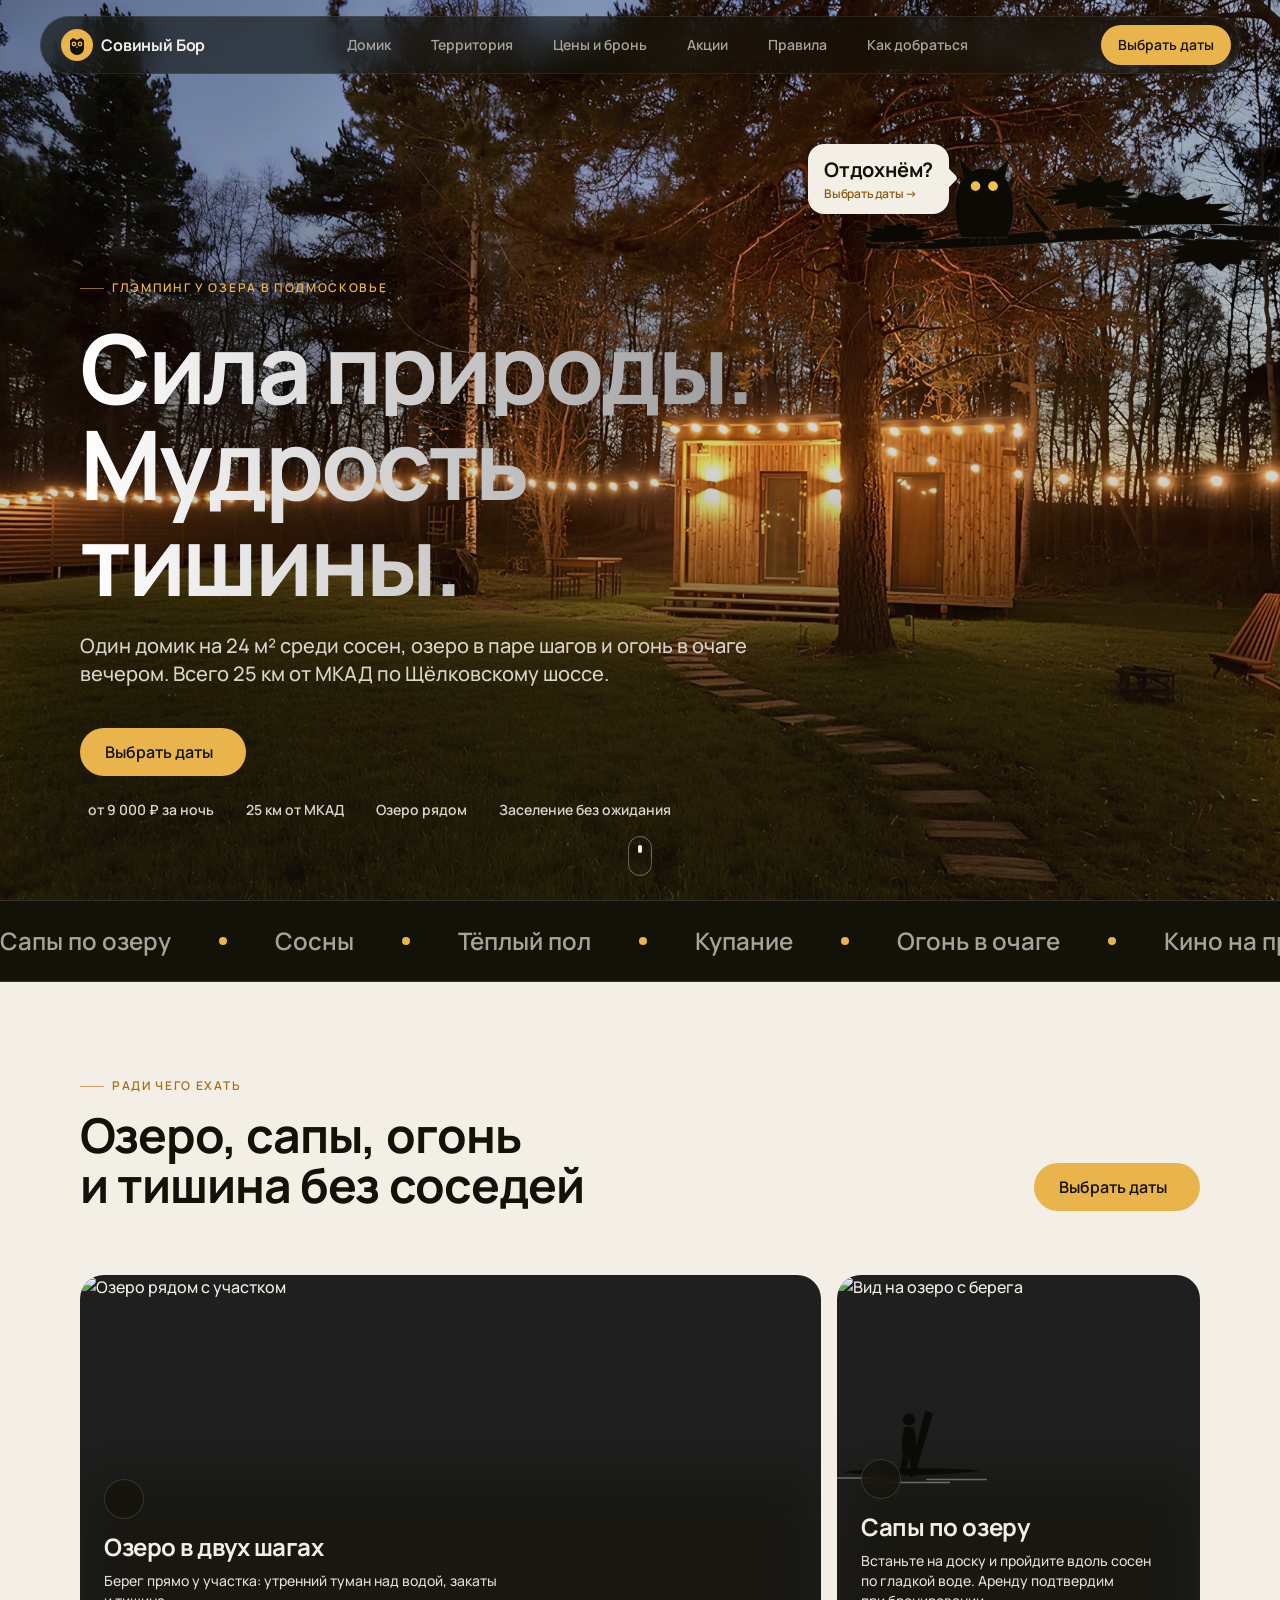
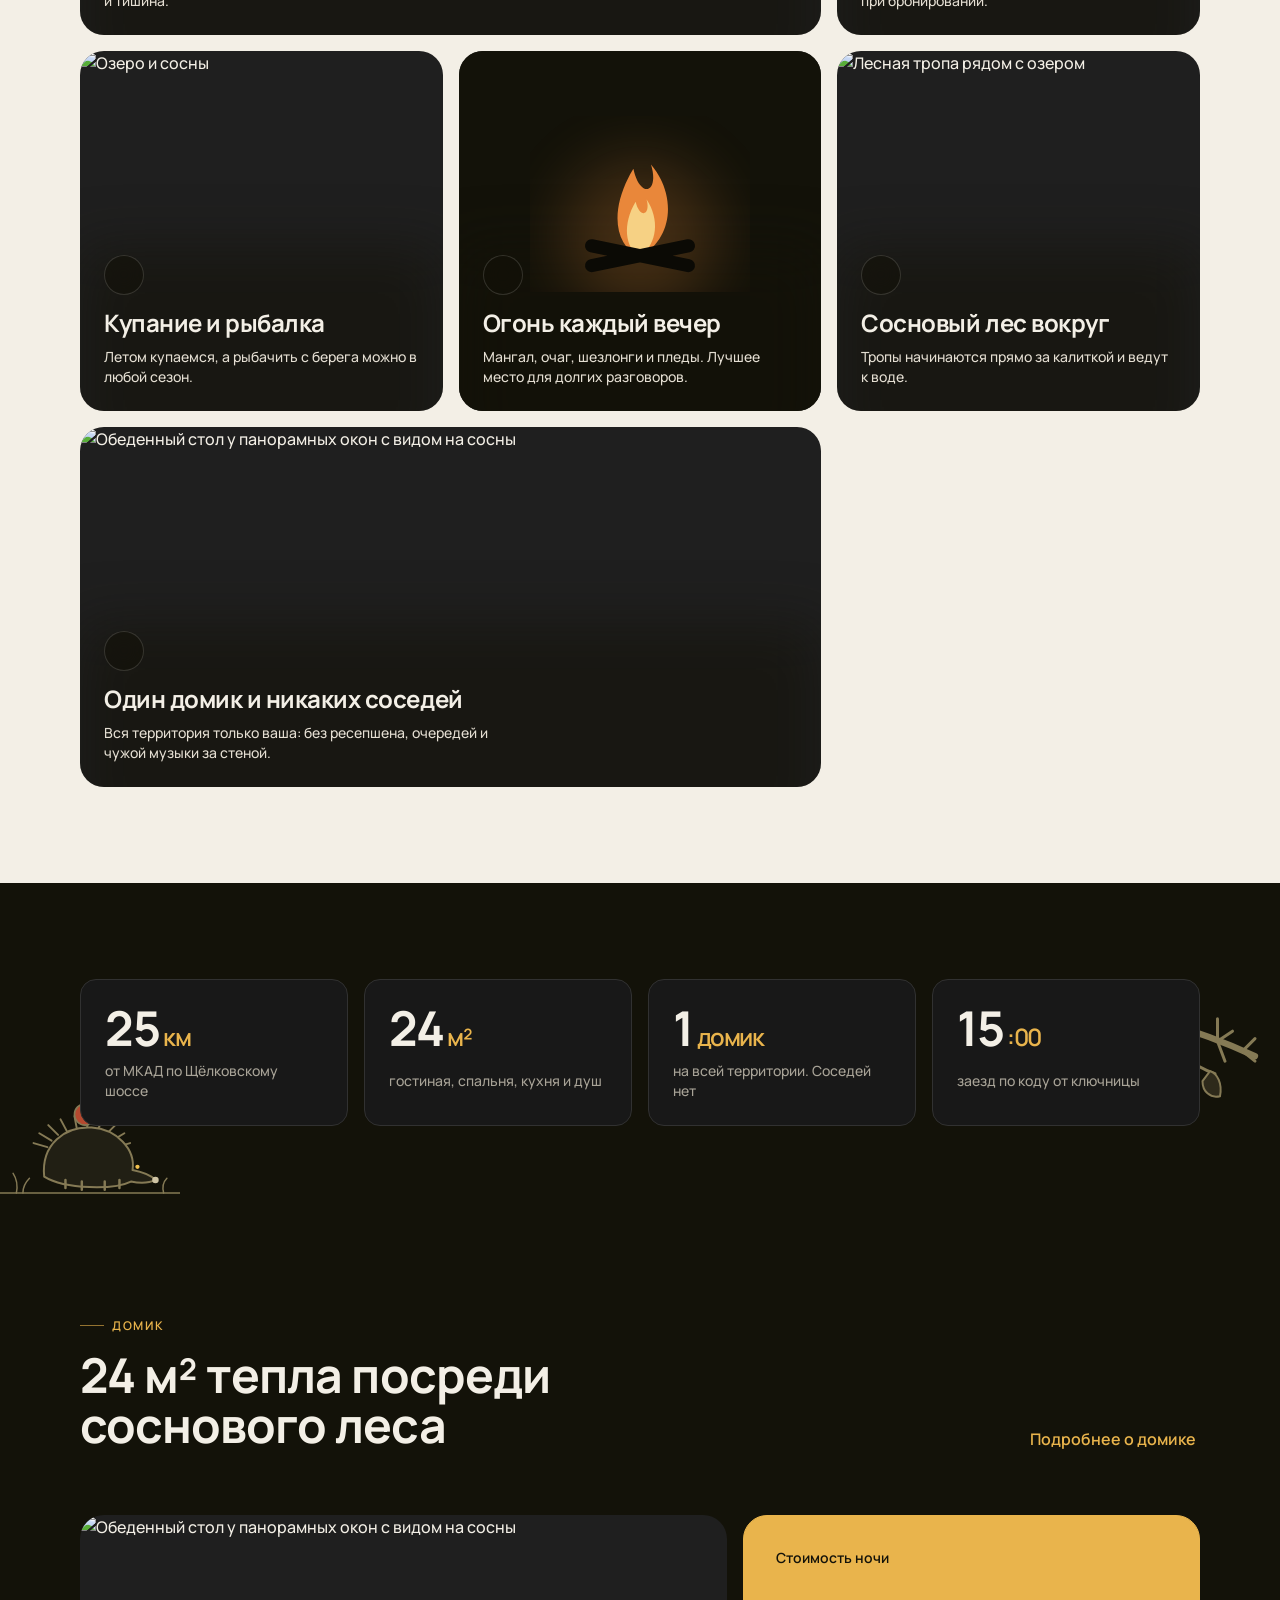
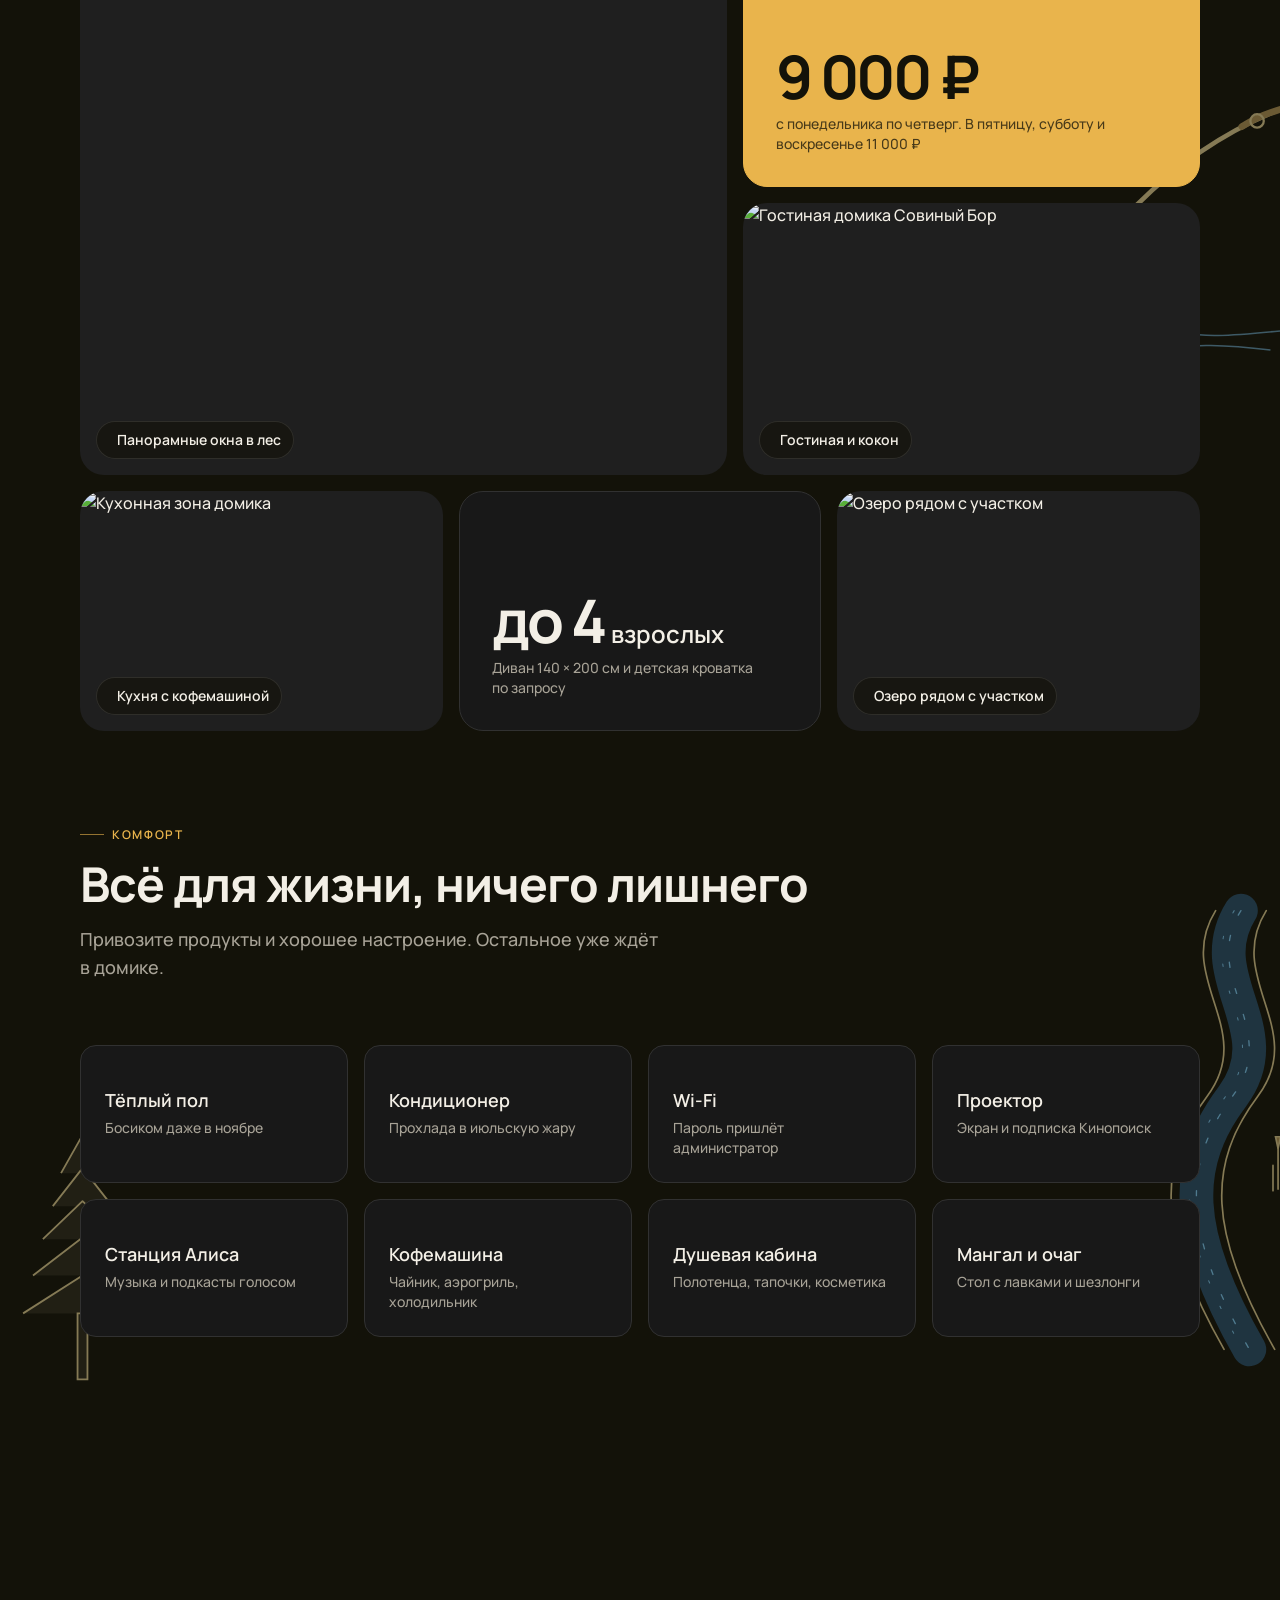
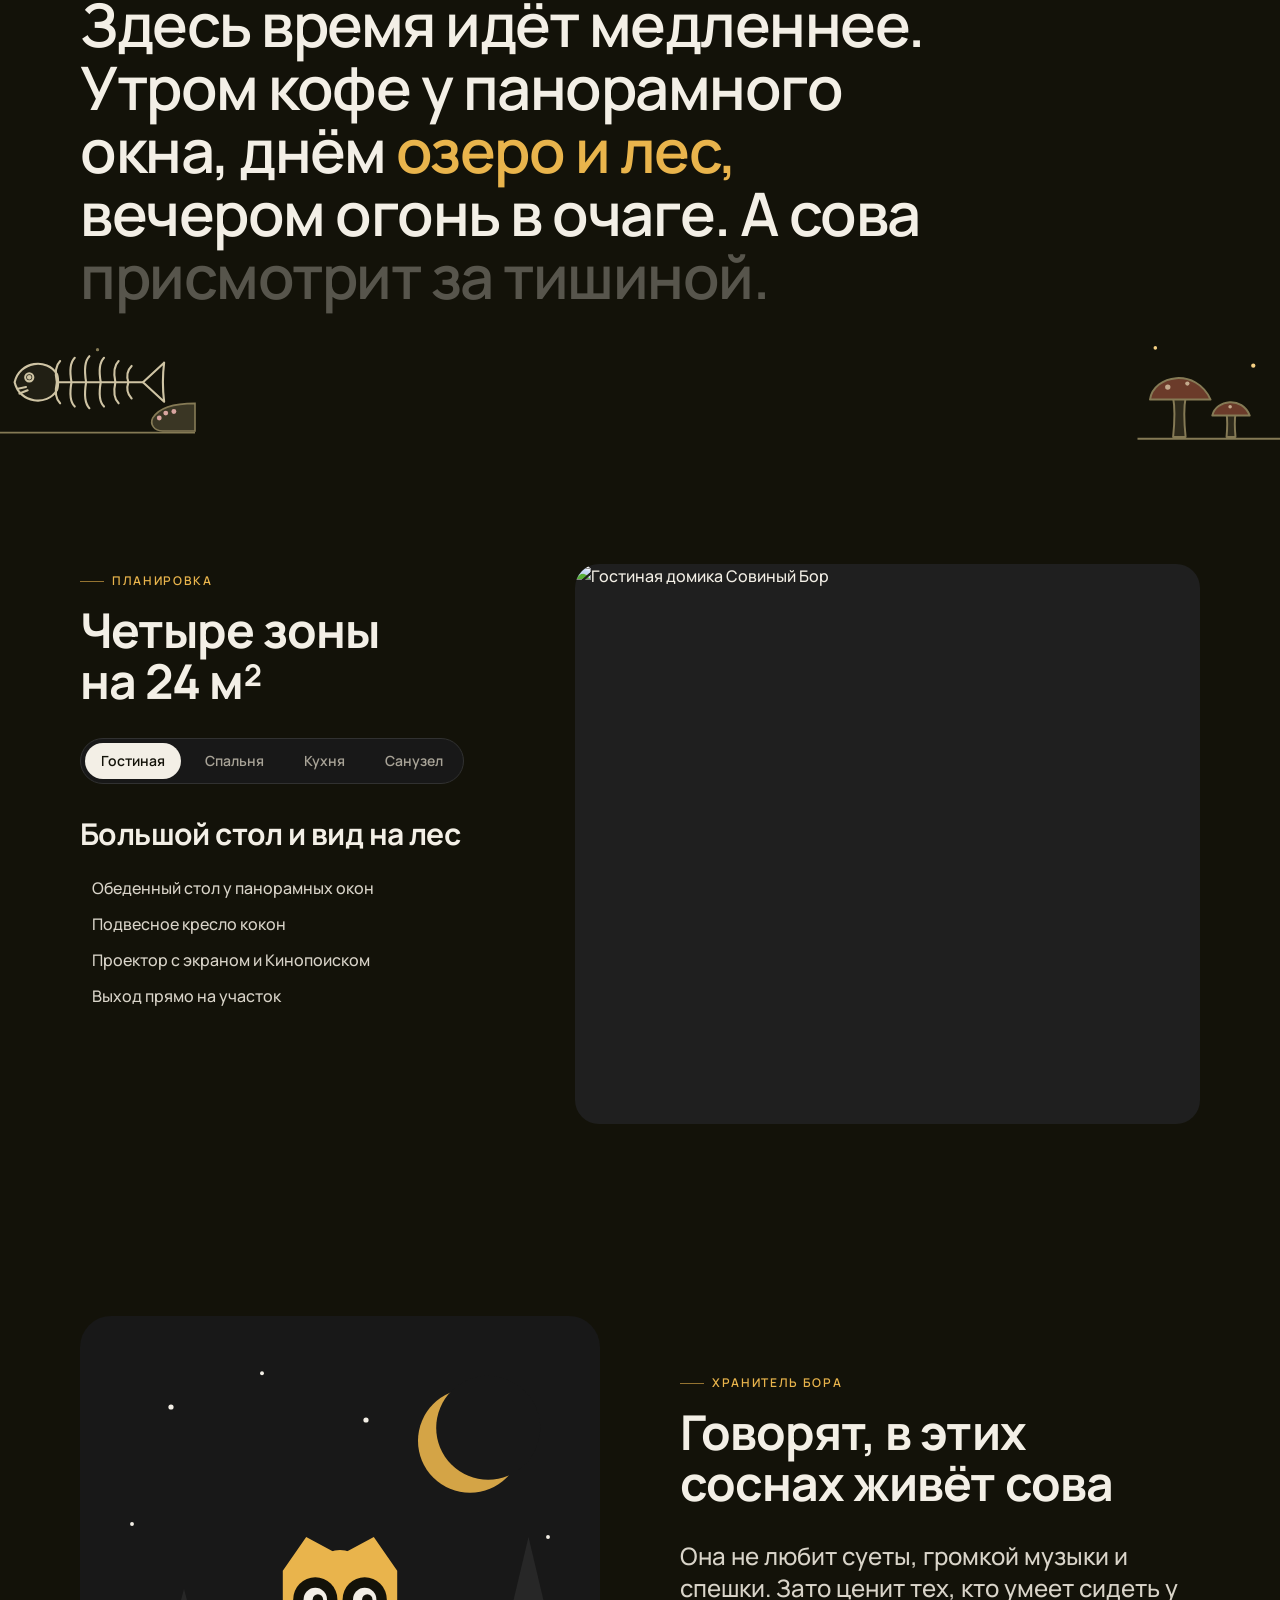
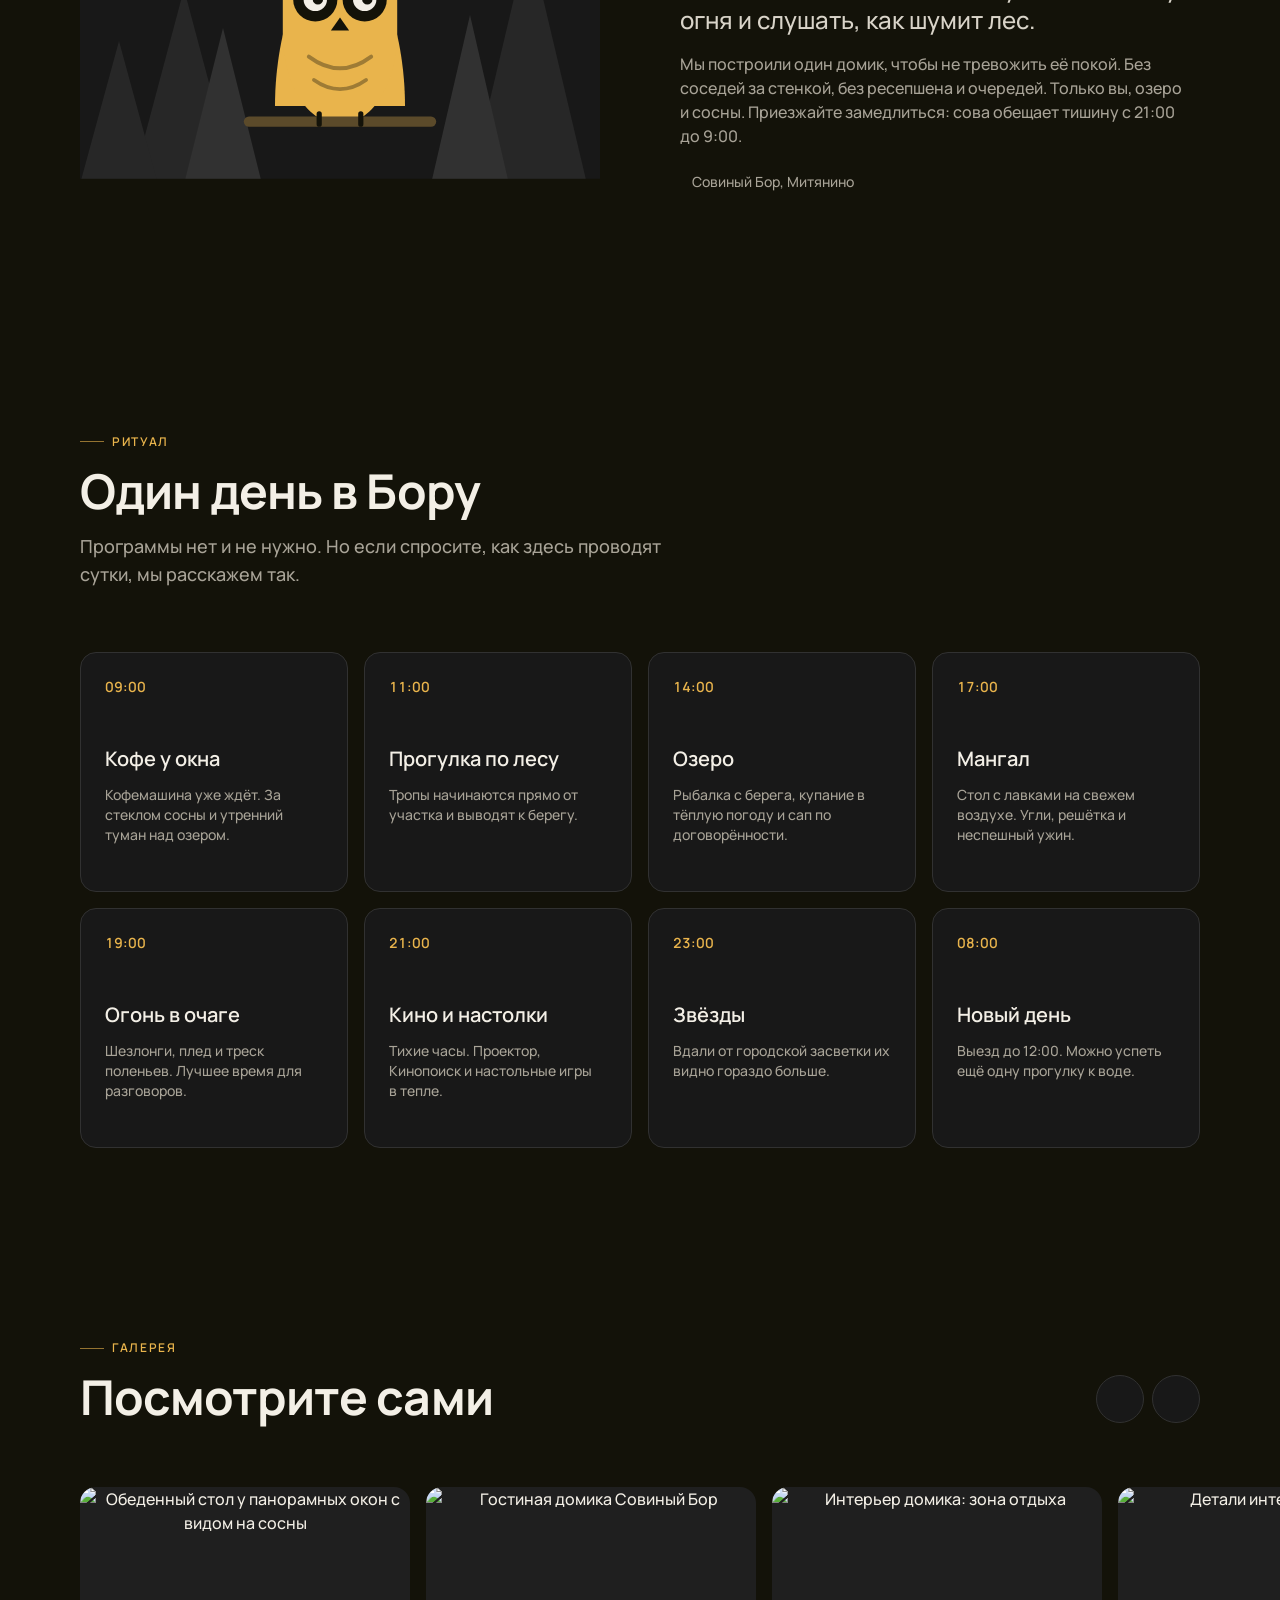
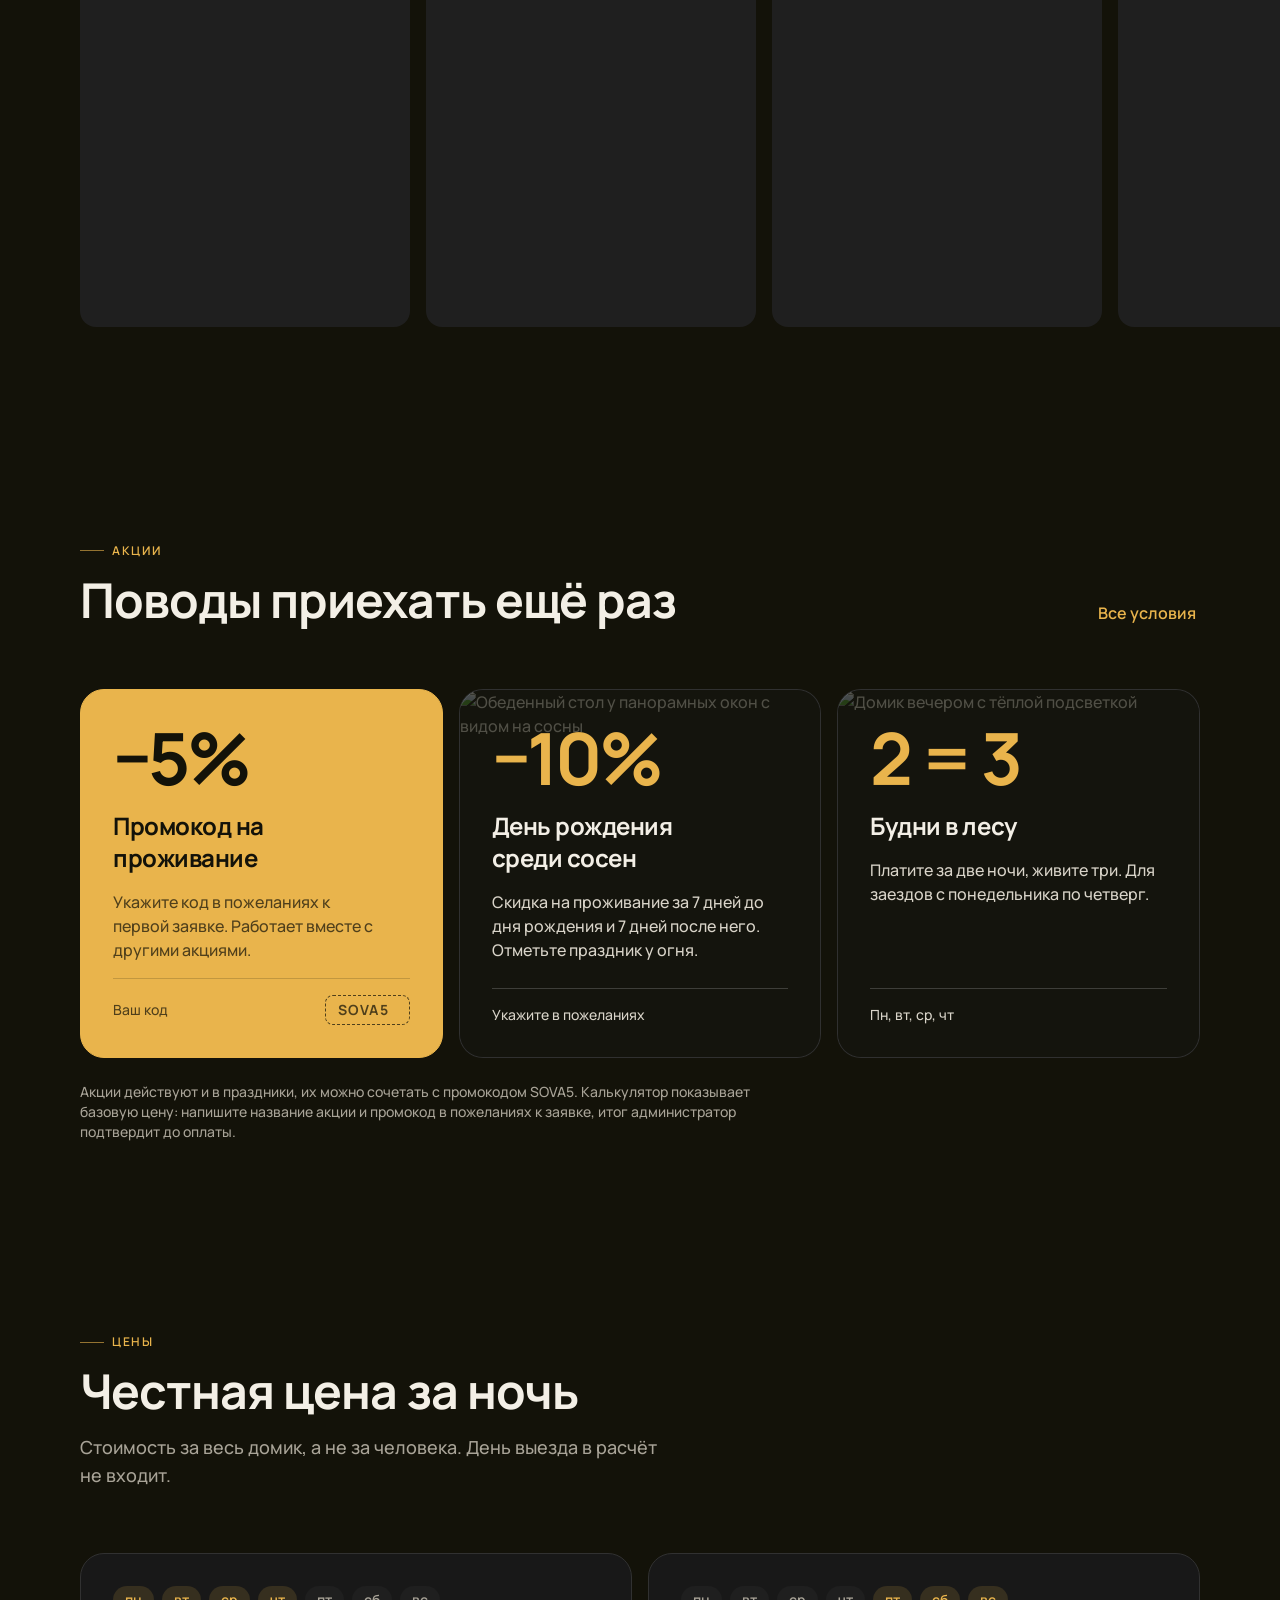
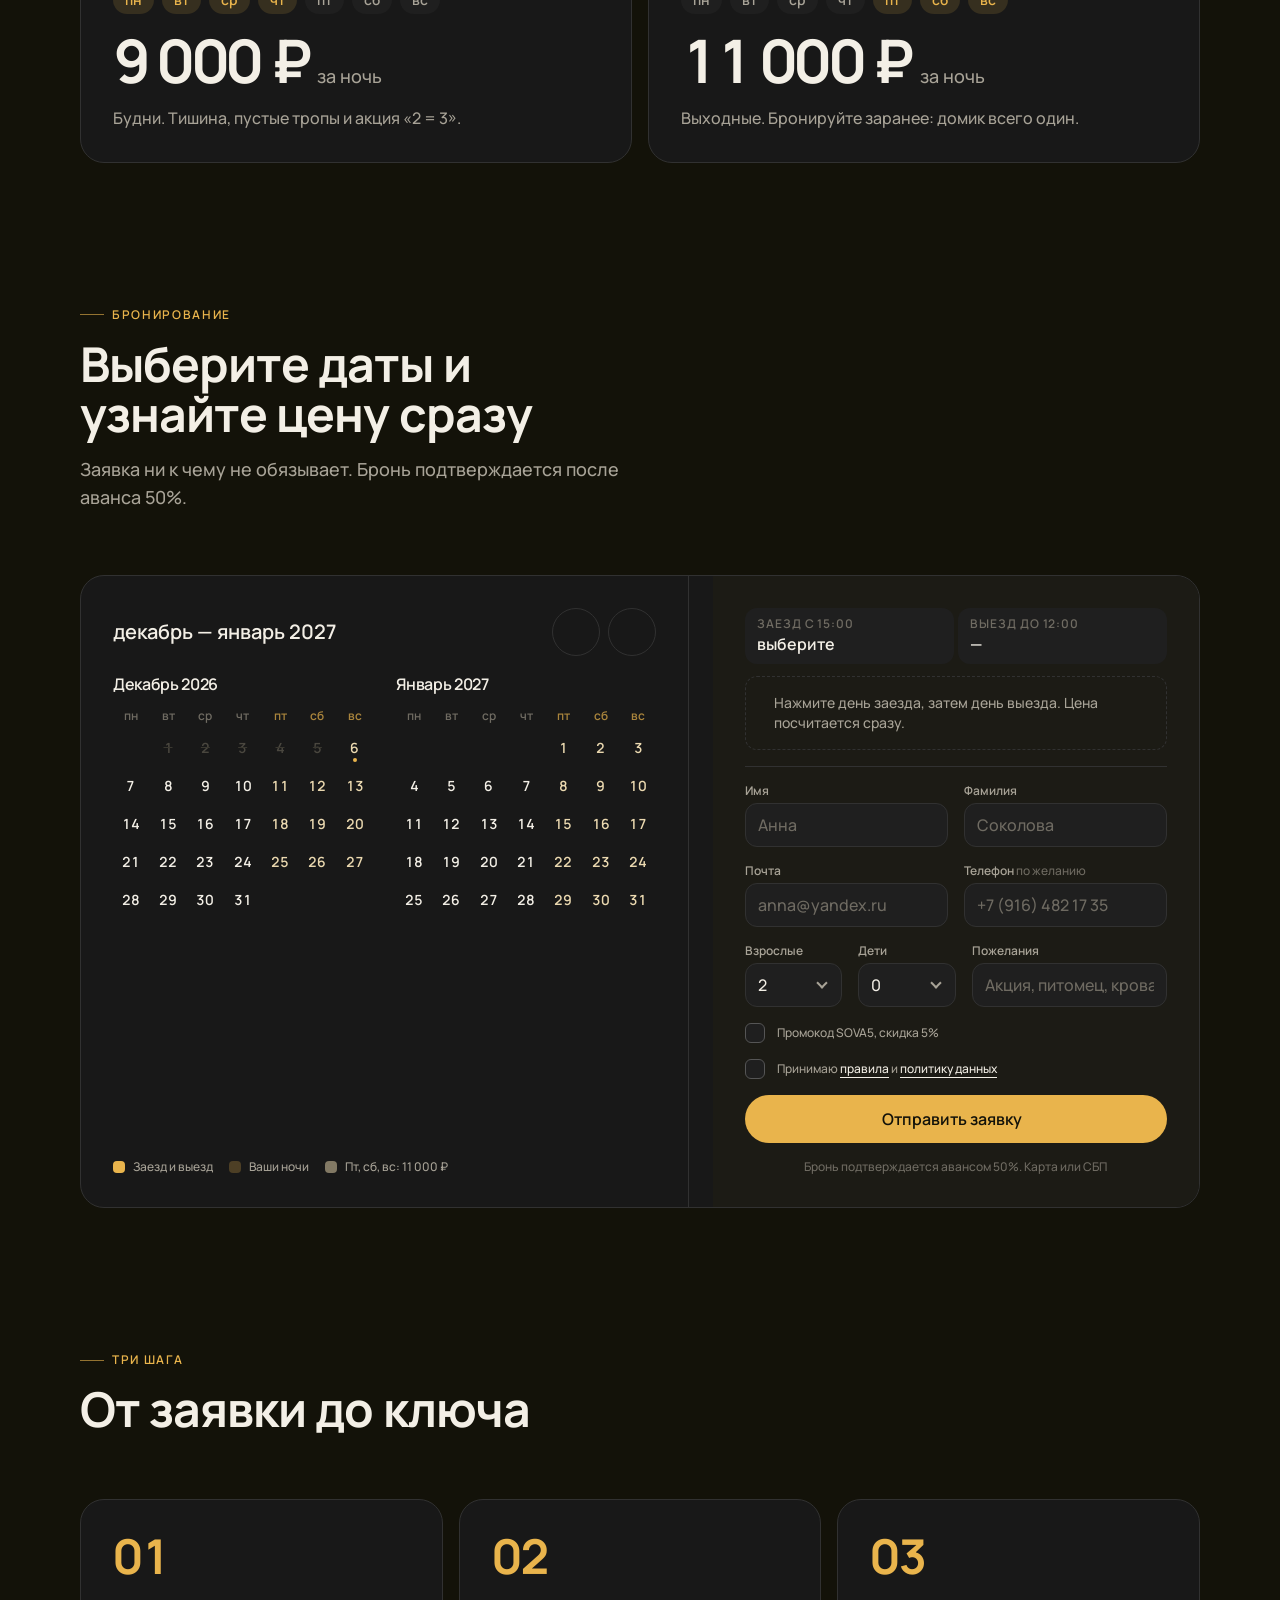
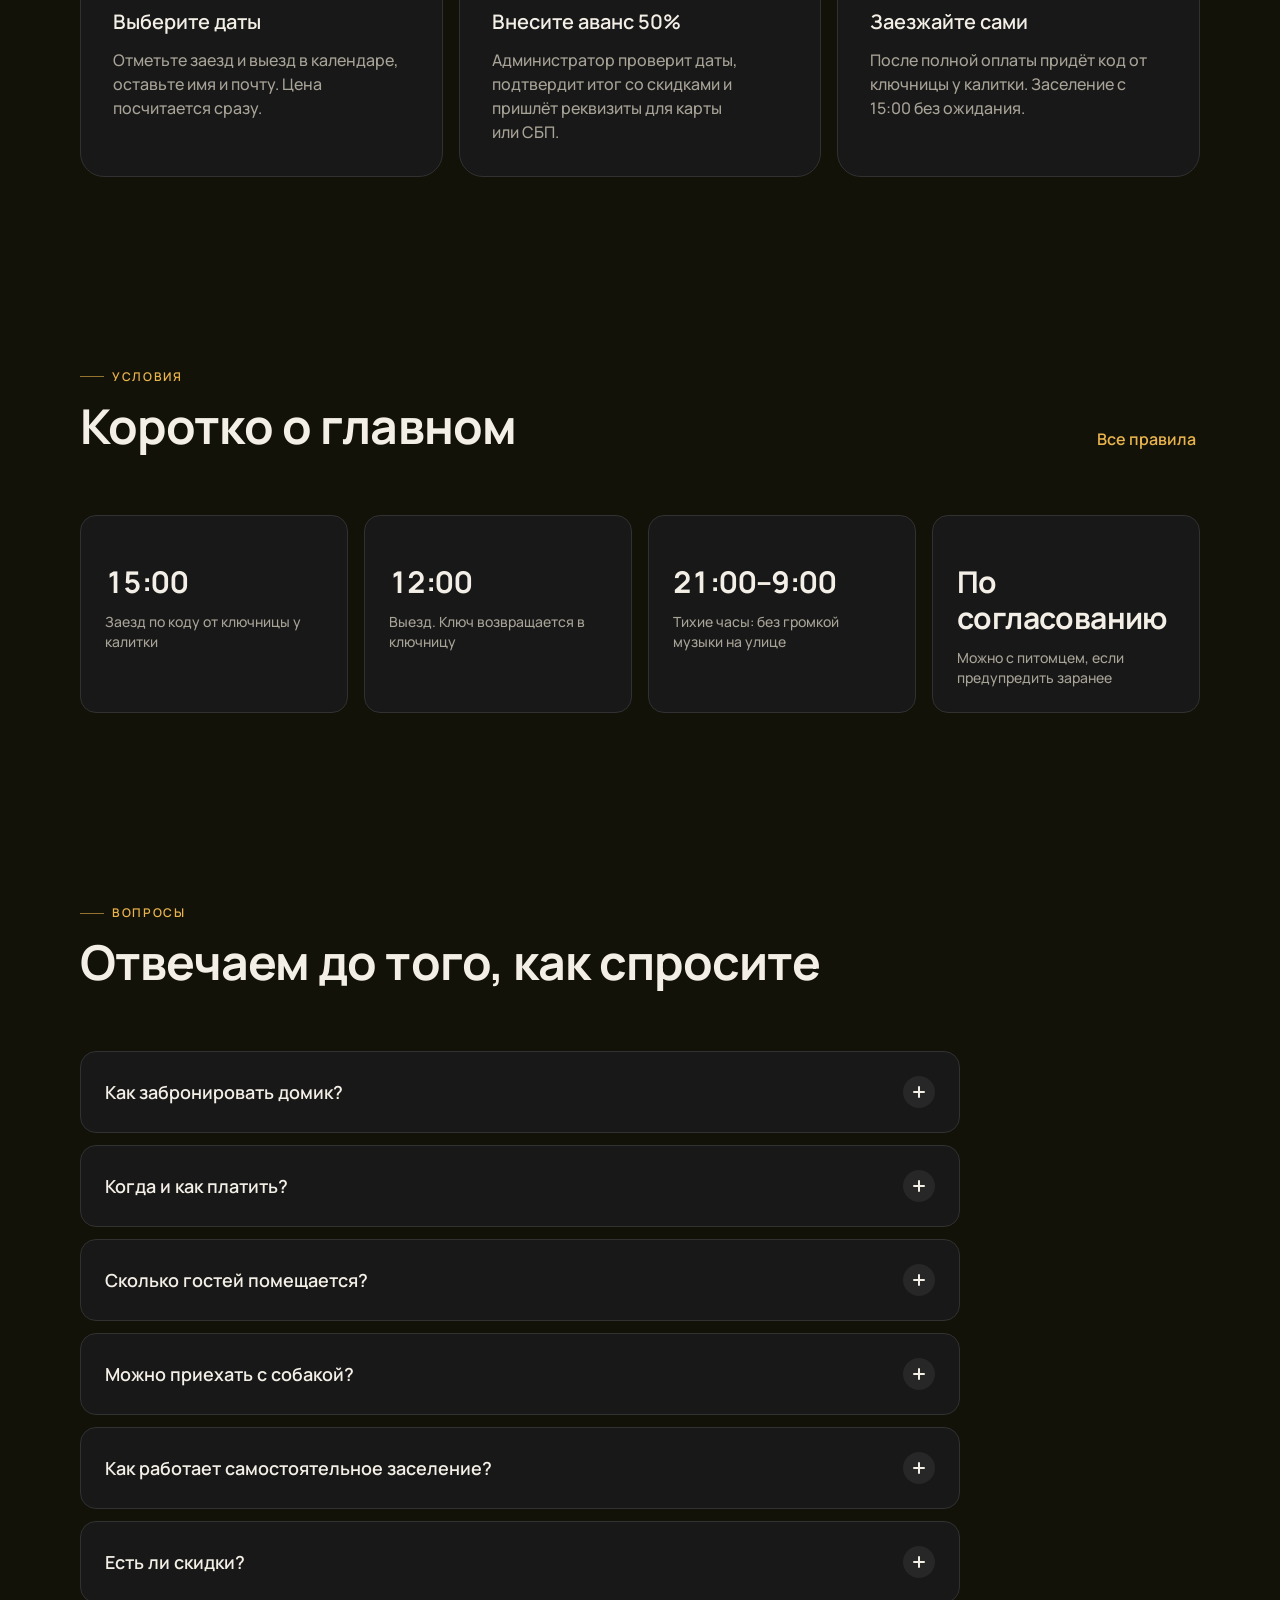
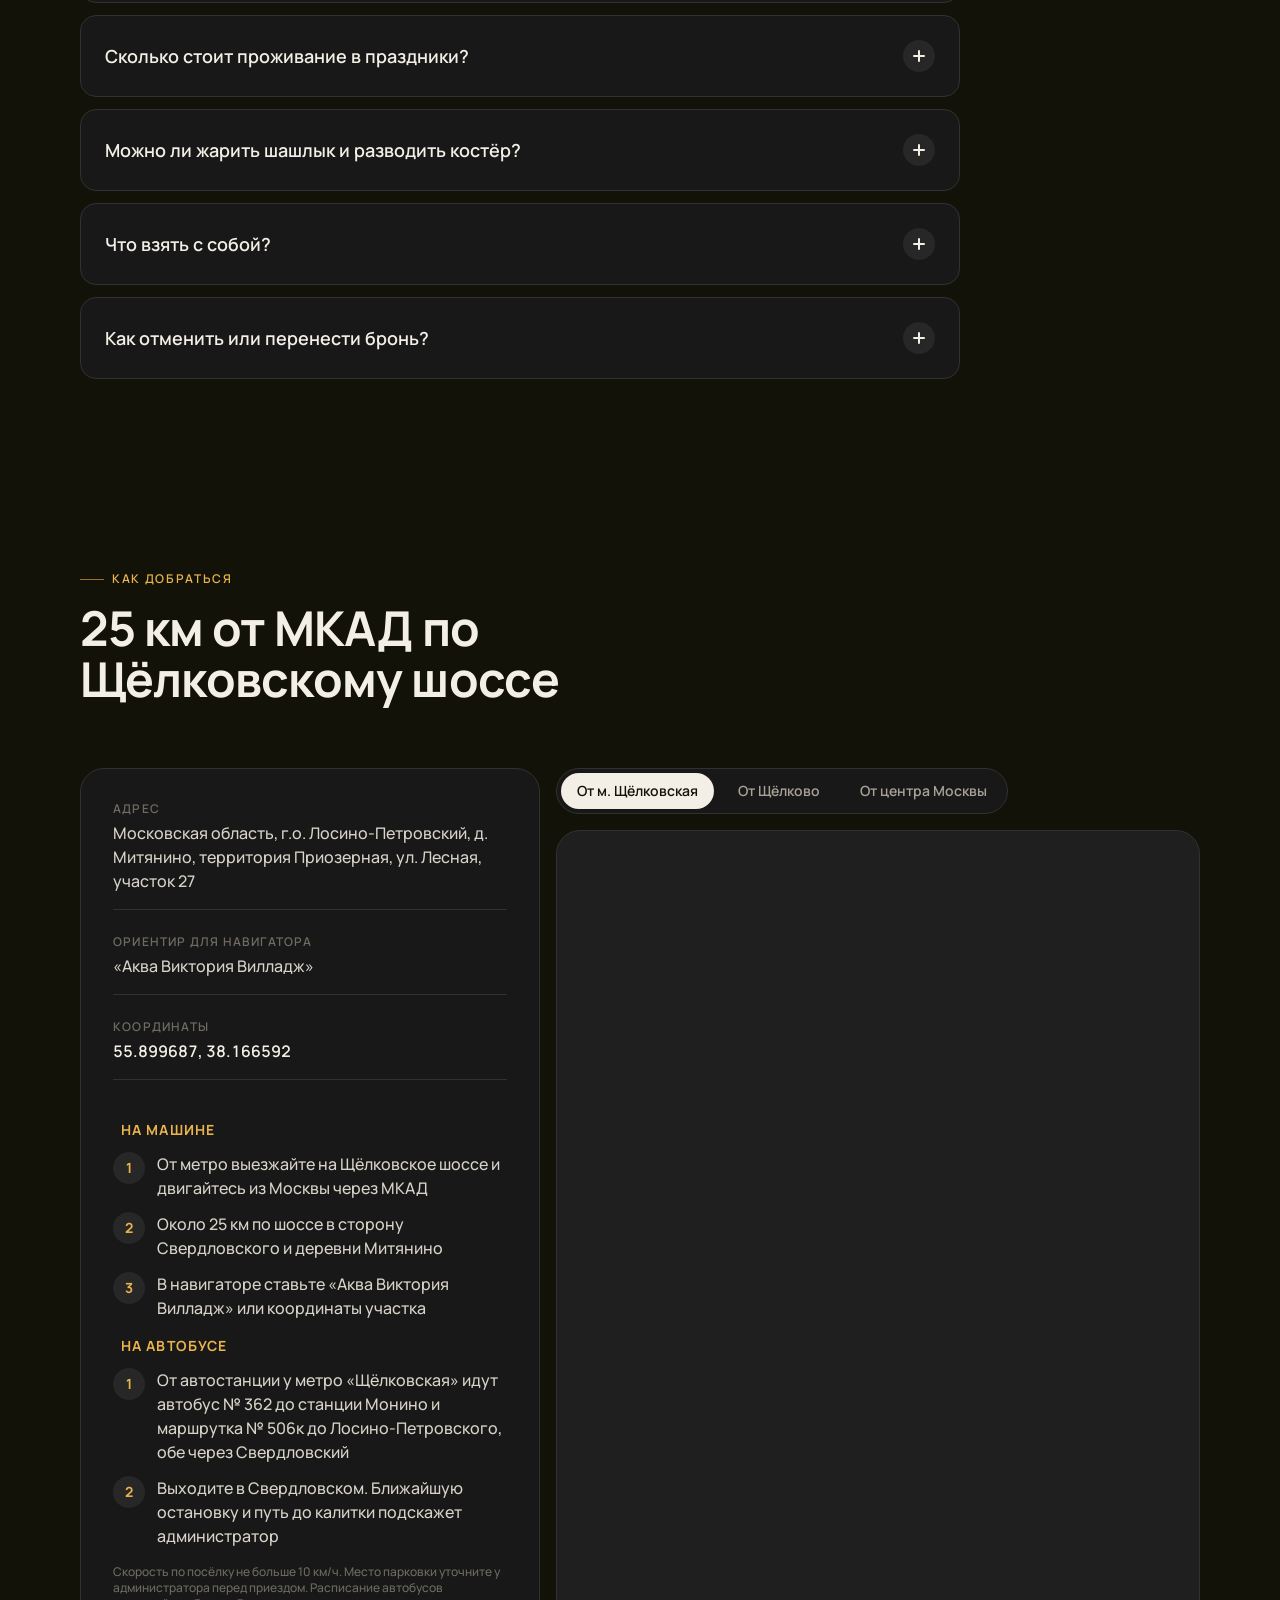
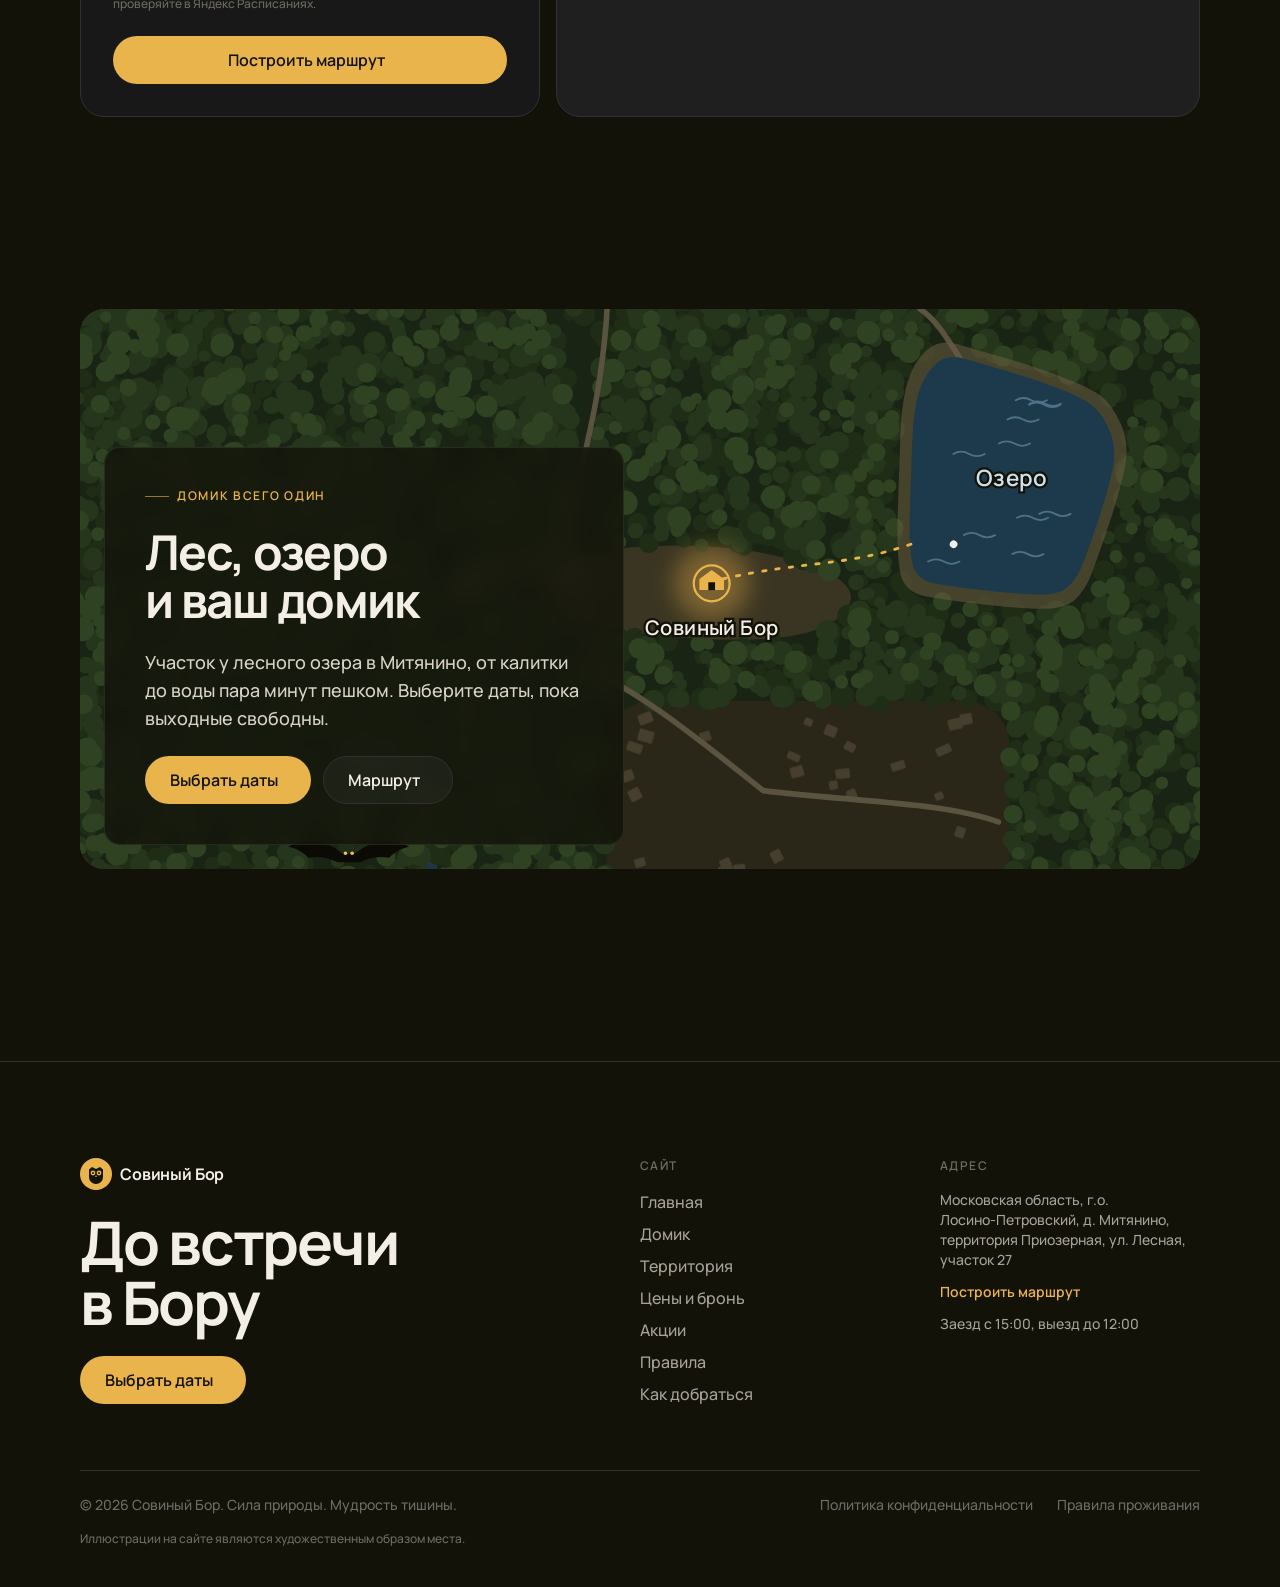
==== commit 511bc904: "Бронирование одной горизонтальной карточкой без прокрутки Co-Authored-By: Claude Opus 5.5 <noreply@a" ====
--- a/index.html
+++ b/index.html
@@ -217,40 +217,41 @@
 </section><section class="section" id="booking" aria-label="Бронирование">
   <div class="wrap">
     <div class="head"><span class="eyebrow">Бронирование</span><h2 class="h2">Выберите даты и узнайте цену сразу</h2><p class="lead">Заявка ни к чему не обязывает. Бронь подтверждается после аванса 50%.</p></div>
-    <div class="book">
-      <div class="card rv" data-cal>
+    <div class="book bk1 rv">
+      <div class="bk-cal" data-cal>
         <div class="cal-head"><b data-cal-title>Календарь</b><div class="gal-ctrl"><button class="icon-btn" type="button" data-cal-prev aria-label="Предыдущий месяц"><i class="ph ph-caret-left"></i></button><button class="icon-btn" type="button" data-cal-next aria-label="Следующий месяц"><i class="ph ph-caret-right"></i></button></div></div>
-        <div class="cal-months"><div class="skel" style="height:280px"></div></div>
-        <div class="cal-legend"><span><i style="background:var(--accent)"></i>Заезд и выезд</span><span><i style="background:rgba(233,180,76,.25)"></i>Ваши ночи</span><span><i style="background:#EBD9B0;opacity:.5"></i>Пятница, суббота, воскресенье: 11 000 ₽</span></div>
-        <p class="t-sm" data-dates-err hidden style="color:#E8937F;margin-top:16px">Выберите дату заезда и дату выезда, чтобы отправить заявку.</p>
-      </div>
-      <div class="sum">
-        <div class="card rv rv-d1" style="display:grid;gap:24px">
+        <div class="cal-months"><div class="skel" style="height:260px"></div></div>
+        <div class="bk-note" data-sum-note aria-live="polite"></div>
+        <div class="cal-legend"><span><i style="background:var(--accent)"></i>Заезд и выезд</span><span><i style="background:rgba(233,180,76,.25)"></i>Ваши ночи</span><span><i style="background:#EBD9B0;opacity:.5"></i>Пт, сб, вс: 11 000 ₽</span></div>
+        <p class="t-sm" data-dates-err hidden style="color:#E8937F;margin-top:12px">Выберите дату заезда и дату выезда.</p>
+      </div>
+      <div class="bk-form">
+        <div class="bk-strip">
           <div class="sum-dates"><div><small>Заезд с 15:00</small><b data-in>выберите</b></div><div><small>Выезд до 12:00</small><b data-out>—</b></div></div>
           <div data-sum aria-live="polite"></div>
-          <form class="form" data-book-form novalidate>
-            <input type="hidden" name="checkin" id="f-in"><input type="hidden" name="checkout" id="f-out"><input type="hidden" name="total_estimate" id="f-total">
-            <div class="row2">
-              <div class="field"><label for="f-name">Имя</label><input class="input" id="f-name" name="name" autocomplete="given-name" placeholder="Анна" data-req><span class="msg">Укажите имя</span></div>
-              <div class="field"><label for="f-last">Фамилия</label><input class="input" id="f-last" name="surname" autocomplete="family-name" placeholder="Соколова" data-req><span class="msg">Укажите фамилию</span></div>
-            </div>
-            <div class="row2">
-              <div class="field"><label for="f-email">Почта</label><input class="input" id="f-email" name="email" type="email" autocomplete="email" placeholder="anna@yandex.ru" data-req><span class="msg">Проверьте адрес почты</span></div>
-              <div class="field"><label for="f-phone">Телефон <em>по желанию</em></label><input class="input" id="f-phone" name="phone" type="tel" inputmode="tel" autocomplete="tel" placeholder="+7 (916) 482 17 35"></div>
-            </div>
-            <div class="row2">
-              <div class="field"><label for="f-ad">Взрослые</label><div class="sel"><select class="input" id="f-ad" name="adults"><option>1</option><option selected>2</option><option>3</option><option>4</option></select></div></div>
-              <div class="field"><label for="f-ch">Дети</label><div class="sel"><select class="input" id="f-ch" name="children"><option selected>0</option><option>1</option><option>2</option><option>3</option></select></div></div>
-            </div>
-            <div class="field"><label for="f-wish">Пожелания <em>акция, питомец, кроватка</em></label><textarea class="input" id="f-wish" name="wishes" placeholder="Едем на день рождения, нужна детская кроватка"></textarea></div>
-            <label class="check"><input type="checkbox" id="f-promo" name="promo" value="SOVA5"> <span>Применить промокод SOVA5, скидка 5%</span></label>
-            <label class="check"><input type="checkbox" name="consent" data-req> <span>Принимаю <a href="rules/index.html">правила проживания</a> и <a href="privacy/index.html">политику обработки данных</a></span></label>
-            <p class="form-err t-sm" style="color:#E8937F" hidden></p>
-            <button class="btn btn-primary" type="submit" style="width:100%">Отправить заявку <i class="ph ph-arrow-right"></i></button>
-            <p class="t-xs" style="color:var(--dim);text-align:center">Оплата переводом на карту или по СБП</p>
-          </form>
-          <div class="ok" role="status" data-book-ok><i class="ph ph-seal-check"></i><b>Заявка у администратора</b><p data-ok-text></p><p class="t-xs" data-ok-note hidden style="color:var(--dim)">Режим предпросмотра: адрес обработчика заявок пока не подключён в настройках сайта.</p></div>
         </div>
+        <form class="form" data-book-form novalidate>
+          <input type="hidden" name="checkin" id="f-in"><input type="hidden" name="checkout" id="f-out"><input type="hidden" name="total_estimate" id="f-total">
+          <div class="row2">
+            <div class="field"><label for="f-name">Имя</label><input class="input" id="f-name" name="name" autocomplete="given-name" placeholder="Анна" data-req><span class="msg">Укажите имя</span></div>
+            <div class="field"><label for="f-last">Фамилия</label><input class="input" id="f-last" name="surname" autocomplete="family-name" placeholder="Соколова" data-req><span class="msg">Укажите фамилию</span></div>
+          </div>
+          <div class="row2">
+            <div class="field"><label for="f-email">Почта</label><input class="input" id="f-email" name="email" type="email" autocomplete="email" placeholder="anna@yandex.ru" data-req><span class="msg">Проверьте адрес почты</span></div>
+            <div class="field"><label for="f-phone">Телефон <em>по желанию</em></label><input class="input" id="f-phone" name="phone" type="tel" inputmode="tel" autocomplete="tel" placeholder="+7 (916) 482 17 35"></div>
+          </div>
+          <div class="row3">
+            <div class="field"><label for="f-ad">Взрослые</label><div class="sel"><select class="input" id="f-ad" name="adults"><option>1</option><option selected>2</option><option>3</option><option>4</option></select></div></div>
+            <div class="field"><label for="f-ch">Дети</label><div class="sel"><select class="input" id="f-ch" name="children"><option selected>0</option><option>1</option><option>2</option><option>3</option></select></div></div>
+            <div class="field"><label for="f-wish">Пожелания</label><input class="input" id="f-wish" name="wishes" placeholder="Акция, питомец, кроватка"></div>
+          </div>
+          <label class="check"><input type="checkbox" id="f-promo" name="promo" value="SOVA5"> <span>Промокод SOVA5, скидка 5%</span></label>
+          <label class="check"><input type="checkbox" name="consent" data-req> <span>Принимаю <a href="rules/index.html">правила</a> и <a href="privacy/index.html">политику данных</a></span></label>
+          <p class="form-err t-sm" style="color:#E8937F" hidden></p>
+          <button class="btn btn-primary" type="submit" style="width:100%">Отправить заявку <i class="ph ph-arrow-right"></i></button>
+          <p class="t-xs" style="color:var(--dim);text-align:center">Бронь подтверждается авансом 50%. Карта или СБП</p>
+        </form>
+        <div class="ok" role="status" data-book-ok><i class="ph ph-seal-check"></i><b>Заявка у администратора</b><p data-ok-text></p><p class="t-xs" data-ok-note hidden style="color:var(--dim)">Режим предпросмотра: адрес обработчика заявок пока не подключён в настройках сайта.</p></div>
       </div>
     </div>
   </div>
--- a/assets/style.css
+++ b/assets/style.css
@@ -1232,3 +1232,78 @@
 @keyframes hhLeg { from { transform: rotate(-14deg); } to { transform: rotate(14deg); } }
 .deco-hedgehog .nose { transform-box: fill-box; transform-origin: center; animation: sniff 1.4s var(--ease) infinite; }
 @keyframes sniff { 0%, 60%, 100% { transform: none; } 70% { transform: translate(2px, -1px) scale(1.15); } 80% { transform: none; } 90% { transform: translate(2px, -1px) scale(1.15); } }
+.owl-say { position: absolute; z-index: 2; left: 0; top: 0; pointer-events: none;
+  transform: translate(calc(-100% - 12px), -10px) scale(0); transform-origin: 100% 100%; opacity: 0;
+  padding: var(--s-100) var(--s-200); max-width: 240px; width: max-content; background: #F3EFE6; color: #131209;
+  border-radius: var(--r-2xl); font-size: 16px; line-height: 24px; font-weight: 700; box-shadow: 0 16px 40px rgba(0,0,0,.4);
+  transition: transform .7s var(--ease), opacity .3s var(--ease); }
+.owl-say::after { content: ""; position: absolute; right: -6px; bottom: 14px; width: 14px; height: 14px; background: inherit; border-radius: 0 var(--r) 0 0; transform: rotate(45deg); }
+.owl-say.on { opacity: 1; transform: translate(calc(-100% - 12px), -10px) scale(1); animation: sayFloat 4s var(--ease) .8s infinite alternate; }
+@keyframes sayFloat { to { transform: translate(calc(-100% - 12px), -16px) scale(1); } }
+@media (max-width: 767px) { .owl-say { font-size: 14px; line-height: 20px; max-width: 170px; } }
+.owl-say.to-r { transform: translate(12px, -10px) scale(0); transform-origin: 0 100%; }
+.owl-say.to-r.on { transform: translate(12px, -10px) scale(1); animation-name: sayFloatR; }
+.owl-say.to-r::after { right: auto; left: -6px; border-radius: 0 0 0 var(--r); }
+@keyframes sayFloatR { to { transform: translate(12px, -16px) scale(1); } }
+
+/* ================= Бронирование одной карточкой ================= */
+.bk1 { display: grid; grid-template-columns: minmax(0, 1.25fr) minmax(0, 1fr); background: var(--bg-2); border: 1px solid var(--line); border-radius: var(--r-3xl); overflow: hidden; }
+.bk-cal { padding: var(--s-400); border-right: 1px solid var(--line); display: flex; flex-direction: column; }
+.bk-form { padding: var(--s-400); background: #1C1B15; }
+.bk1 .cal-head { margin-bottom: var(--s-200); }
+.bk1 .cal-months { gap: var(--s-300); }
+.bk1 .d { aspect-ratio: auto; height: 36px; font-size: 14px; }
+.bk1 .cal-grid .dow { padding-bottom: var(--s-50); }
+.bk1 .cal-legend { margin-top: var(--s-200); gap: var(--s-100) var(--s-200); }
+.bk-strip { margin-top: auto; padding-top: var(--s-300); display: grid; grid-template-columns: auto 1fr; gap: var(--s-200); align-items: stretch; }
+.bk-strip .sum-dates { grid-template-columns: 1fr; gap: var(--s-50); }
+.bk-strip .sum-dates div { padding: var(--s-75) var(--s-100); min-width: 150px; }
+.bk-strip [data-sum] { gap: var(--s-75); align-content: center; }
+.bk-strip .empty-sum { display: flex; align-items: center; gap: var(--s-100); padding: var(--s-200); height: 100%; }
+.bk-strip .empty-sum i { font-size: 24px; flex: none; }
+.bk-total { display: grid; grid-template-columns: 1fr auto; gap: var(--s-200); align-items: end; }
+.bk-total .lines { font-size: 12px; line-height: 16px; gap: var(--s-50); }
+.bk-total .total { display: grid; justify-items: end; border: 0; padding: 0; gap: 0; }
+.bk-total .total span { font-size: 12px; line-height: 16px; }
+.bk-total .total b { font-size: 30px; line-height: 36px; }
+.bk-total .total small { font-size: 12px; line-height: 16px; color: var(--accent); }
+.bk-strip .hint { padding: var(--s-75) var(--s-100); font-size: 12px; line-height: 16px; }
+.bk-form .form { gap: var(--s-200); }
+.bk-form .field { gap: var(--s-50); }
+.bk-form .field label { font-size: 12px; line-height: 16px; color: var(--muted); }
+.bk-form .input { min-height: 44px; padding: var(--s-75) var(--s-100); }
+.row3 { display: grid; gap: var(--s-200); grid-template-columns: 1fr 1fr 2fr; }
+.bk-form .check { font-size: 12px; line-height: 16px; align-items: center; }
+.bk-form .ok { margin: 0; }
+@media (max-width: 1023px) {
+  .bk1 { grid-template-columns: 1fr; }
+  .bk-cal { border-right: 0; border-bottom: 1px solid var(--line); }
+}
+@media (max-width: 639px) {
+  .bk-cal, .bk-form { padding: var(--s-200); }
+  .bk-strip { grid-template-columns: 1fr; }
+  .bk-strip .sum-dates { grid-template-columns: 1fr 1fr; }
+  .row3 { grid-template-columns: 1fr 1fr; } .row3 .field:last-child { grid-column: span 2; }
+}
+/* в окне без лишнего обрамления */
+.bmodal .bm-panel { padding: var(--s-200) var(--s-300) var(--s-300); }
+.bmodal .bm-head { margin-bottom: var(--s-200); }
+.bk1 { align-items: stretch; }
+.bk-form { display: flex; flex-direction: column; gap: var(--s-200); }
+.bk-form .bk-strip { margin: 0; padding: 0 0 var(--s-200); border-bottom: 1px solid var(--line); grid-template-columns: 1fr; gap: var(--s-100); }
+.bk-form .bk-strip .sum-dates { grid-template-columns: 1fr 1fr; }
+.bk-form .bk-strip .hint { display: none; }
+.bk-form .bk-strip .hint.budni { display: flex; }
+.bk-cal .cal-legend { margin-top: auto; padding-top: var(--s-200); }
+.bk-note { margin-top: auto; display: grid; gap: var(--s-100); padding-top: var(--s-200); }
+.bk-note:empty { padding: 0; }
+.bk-note .hint { font-size: 12px; line-height: 16px; padding: var(--s-75) var(--s-100); }
+.bk-cal .cal-legend { margin-top: 0; }
+.bk-note:empty + .cal-legend { margin-top: auto; }
+@media (max-width: 639px) {
+  .bk-total { grid-template-columns: 1fr; }
+  .bk-total .total { justify-items: start; order: -1; }
+  .bk-total .lines div b { white-space: nowrap; }
+  .bk-form .row2 { grid-template-columns: 1fr 1fr; gap: var(--s-100); }
+  .bk-form .row2 .field label em { display: none; }
+}
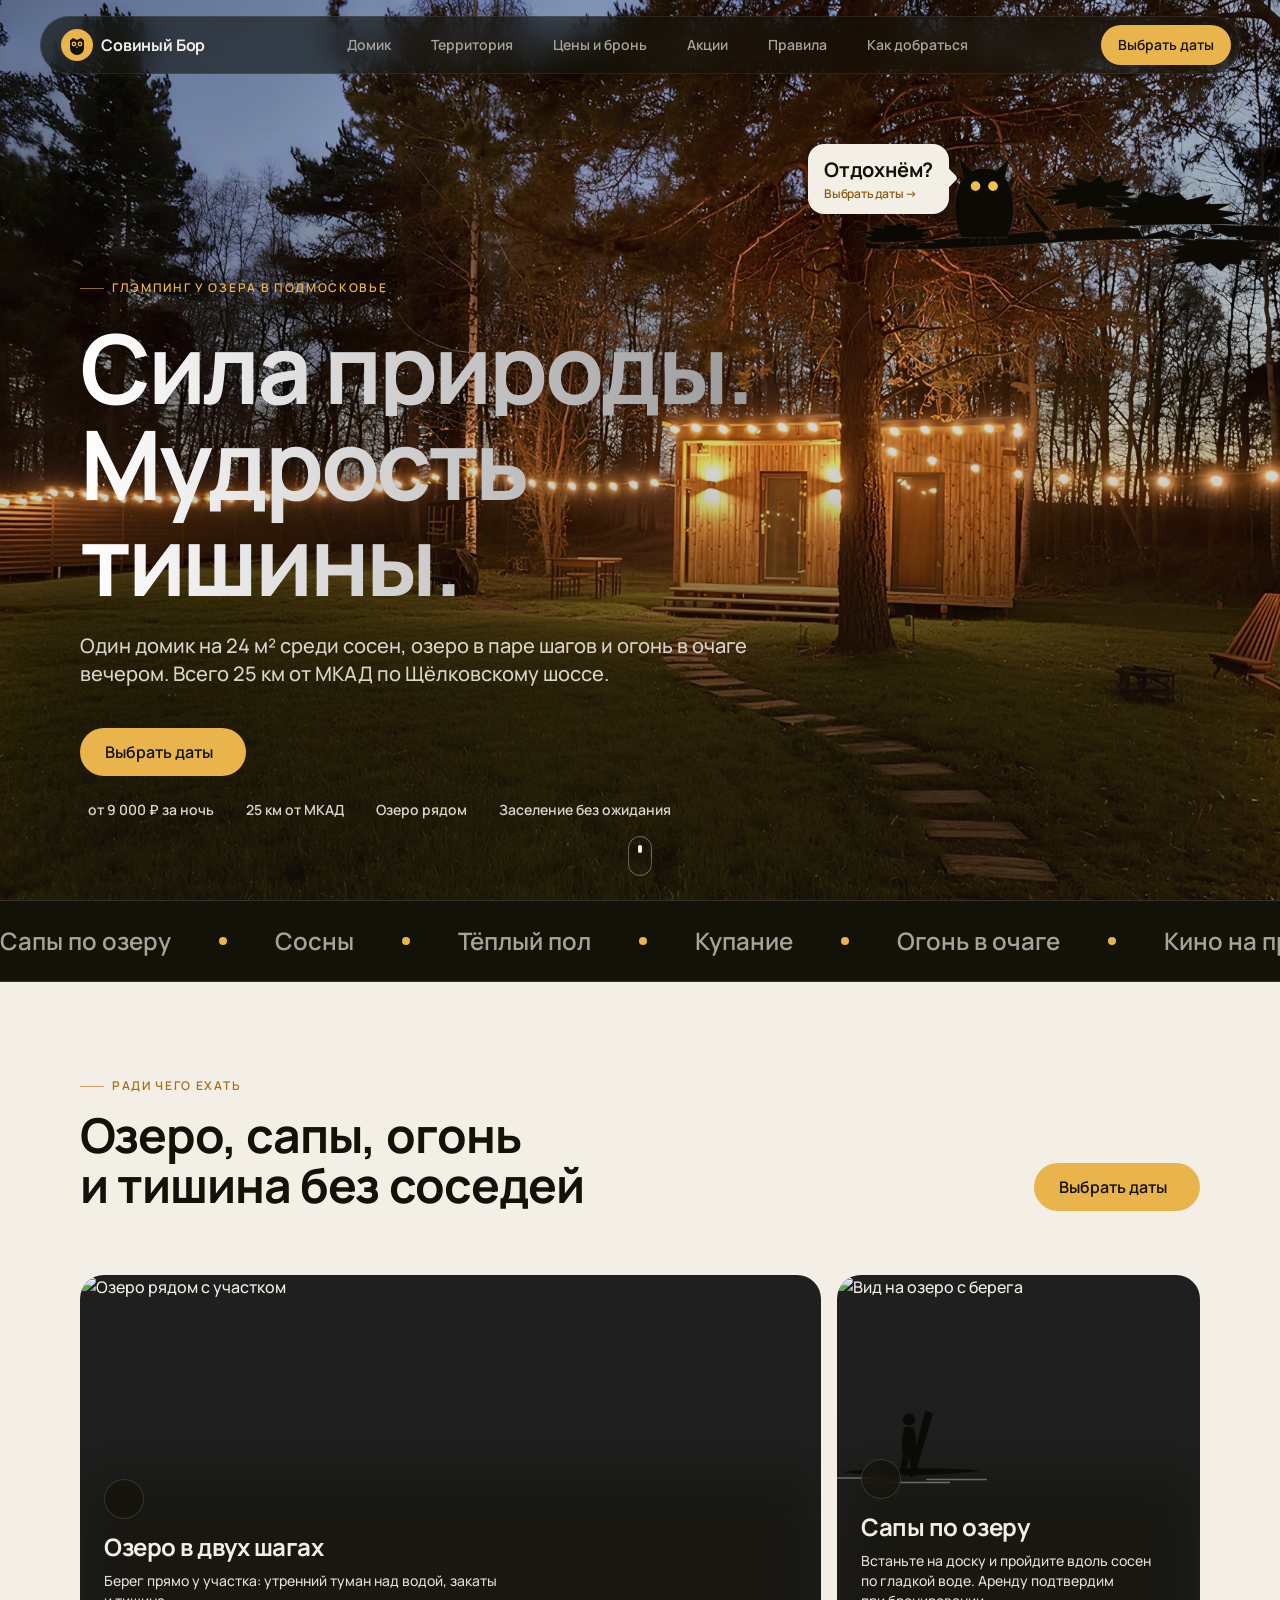
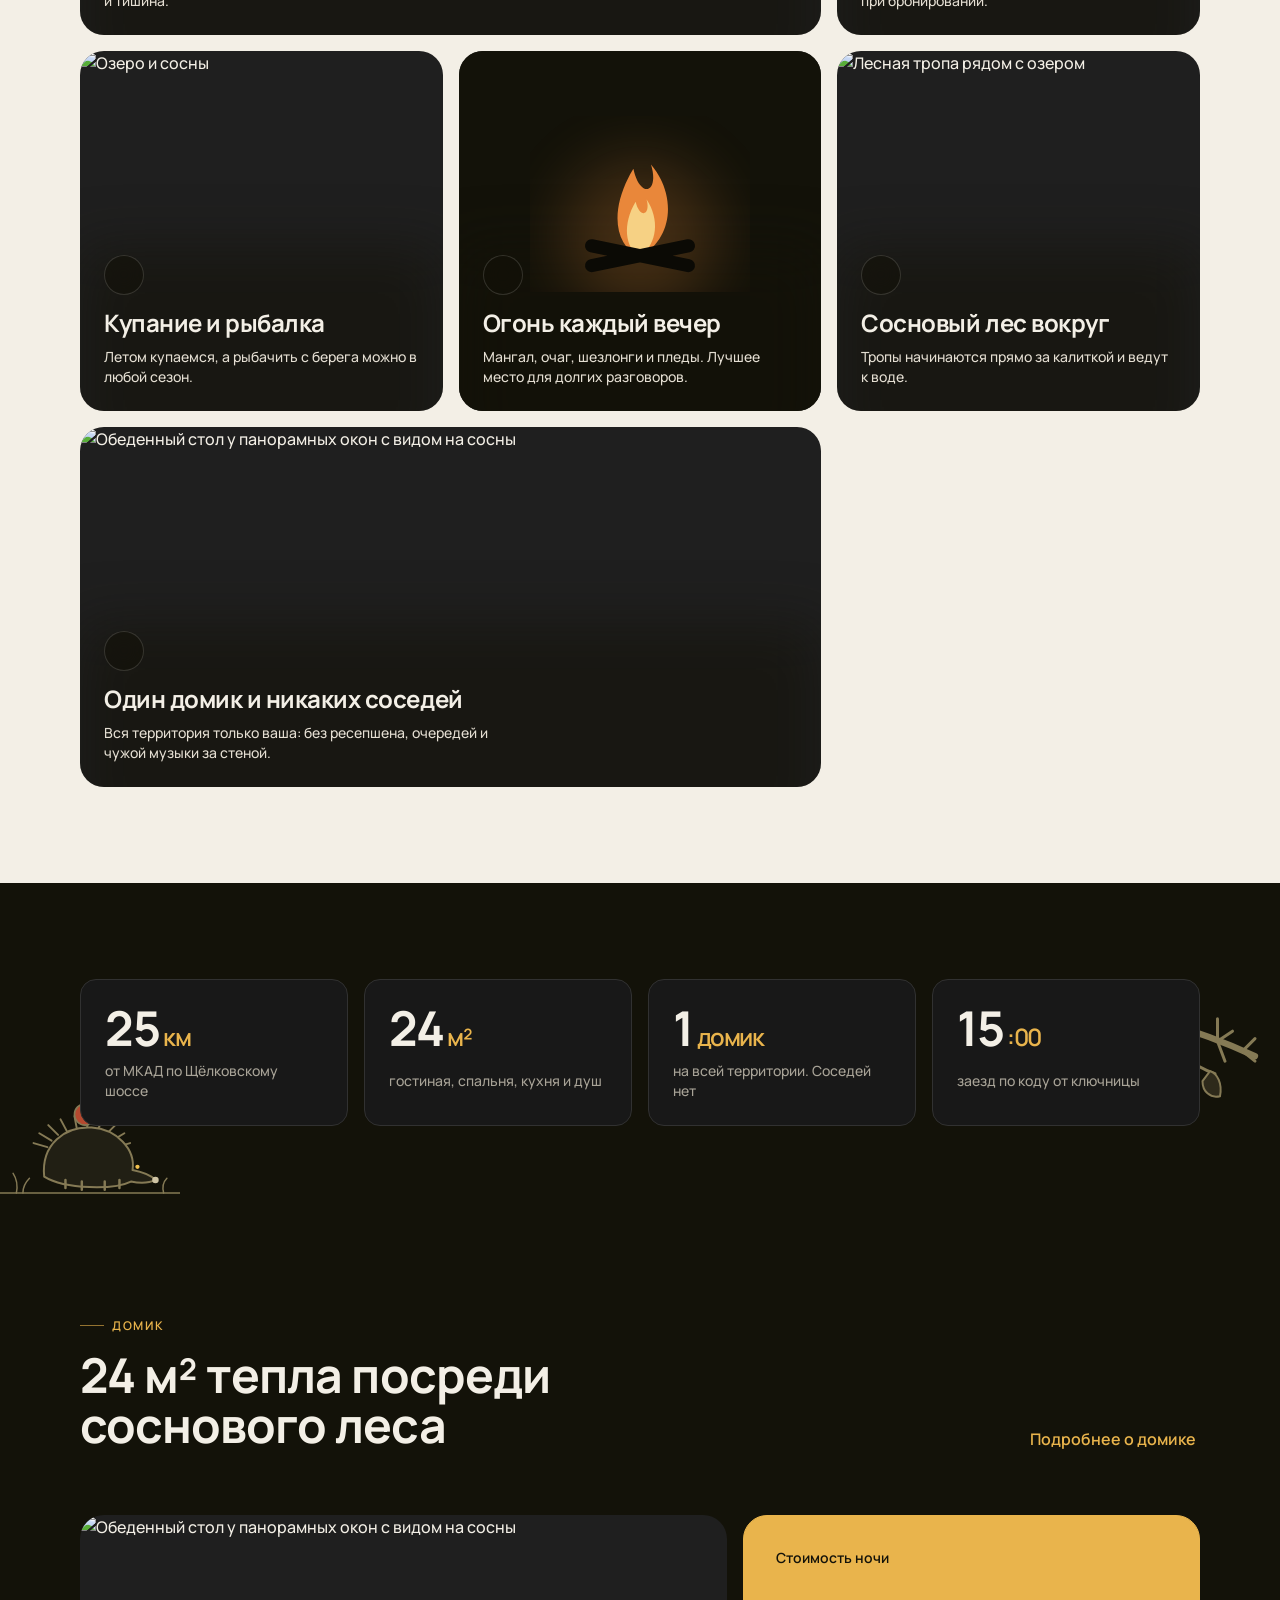
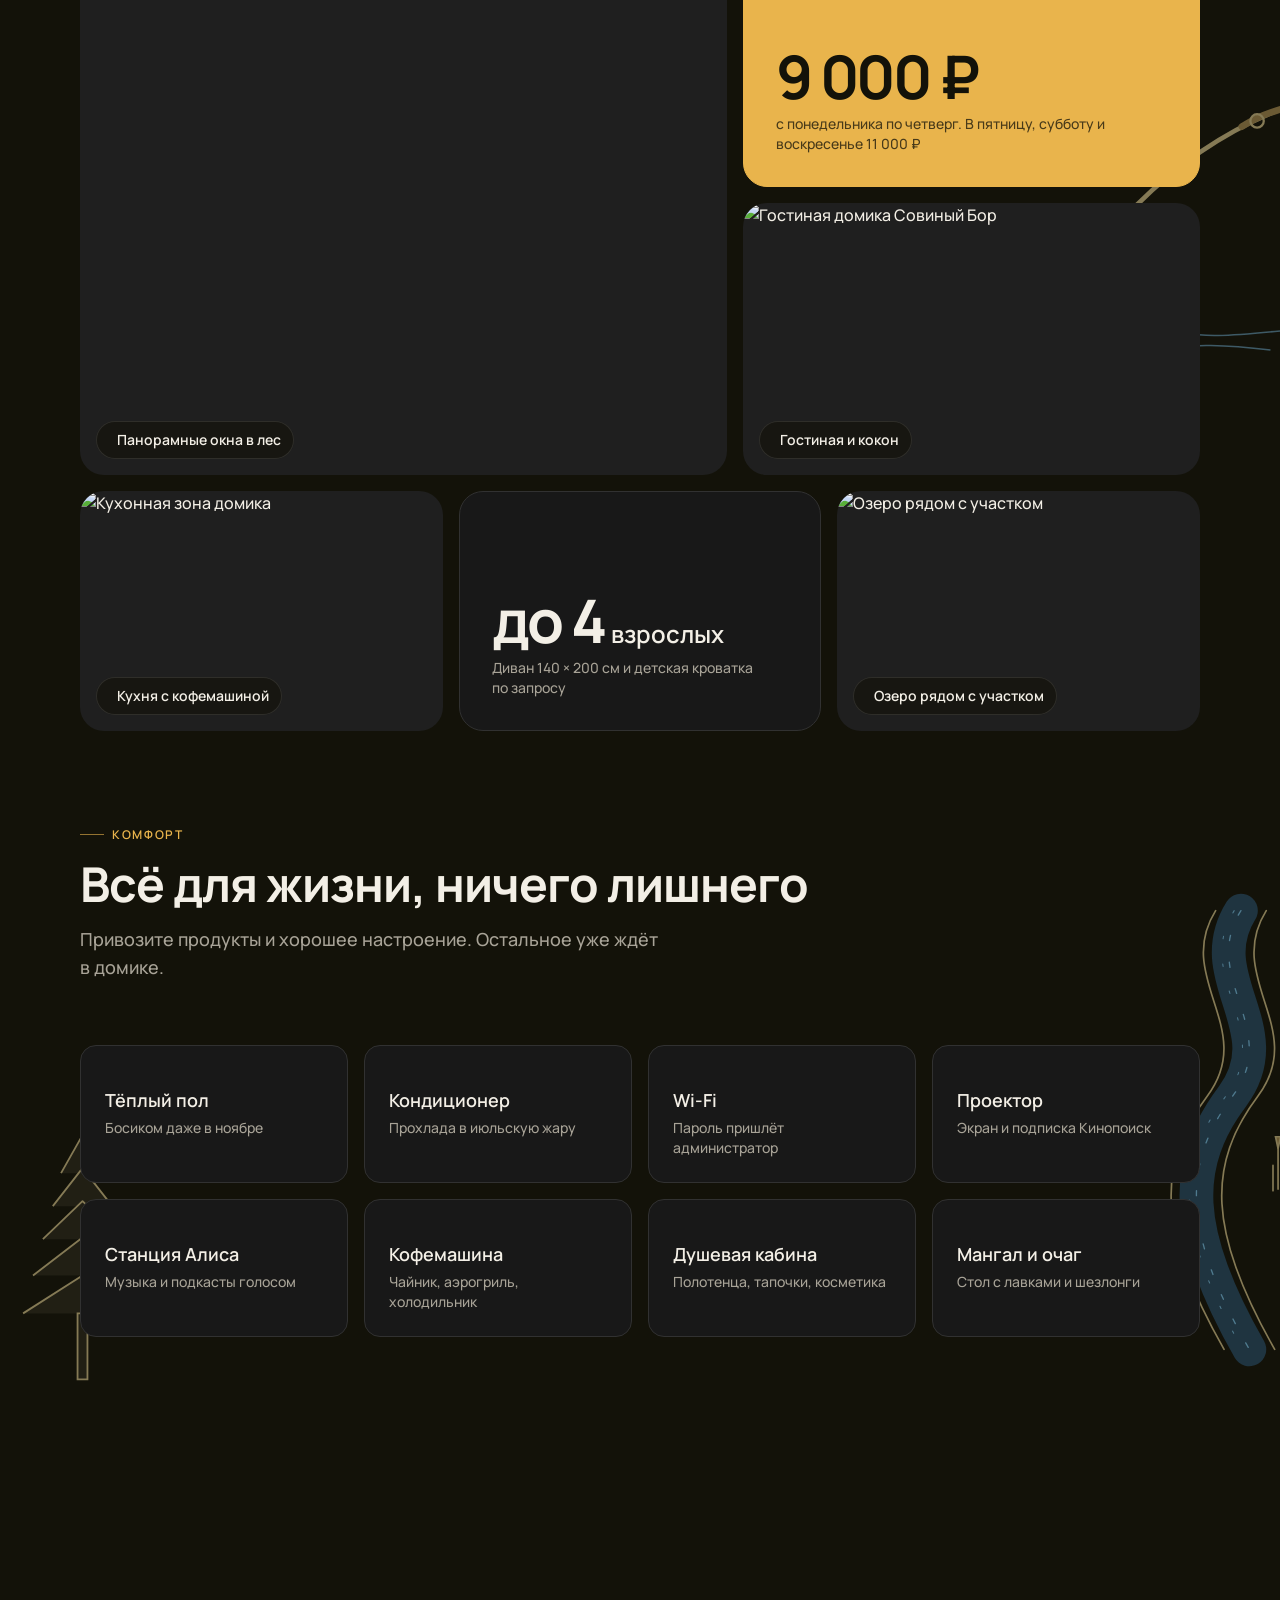
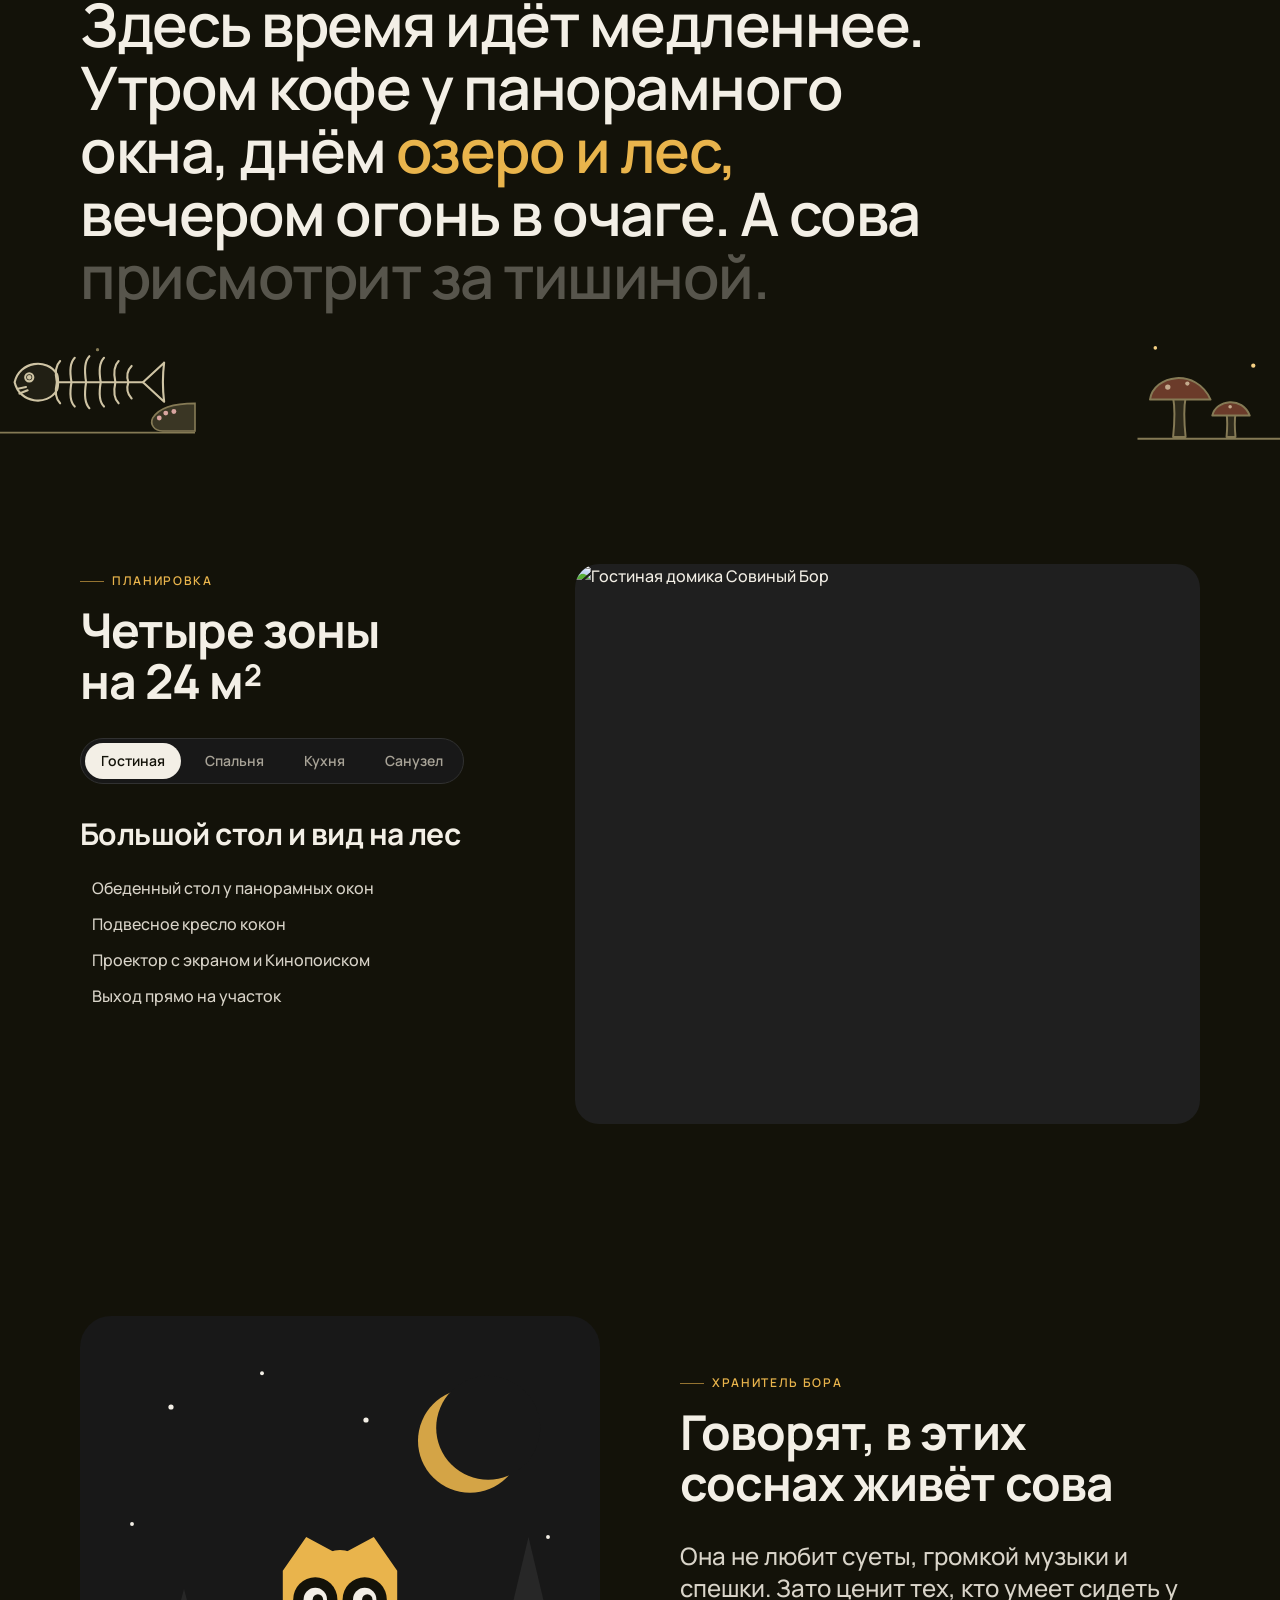
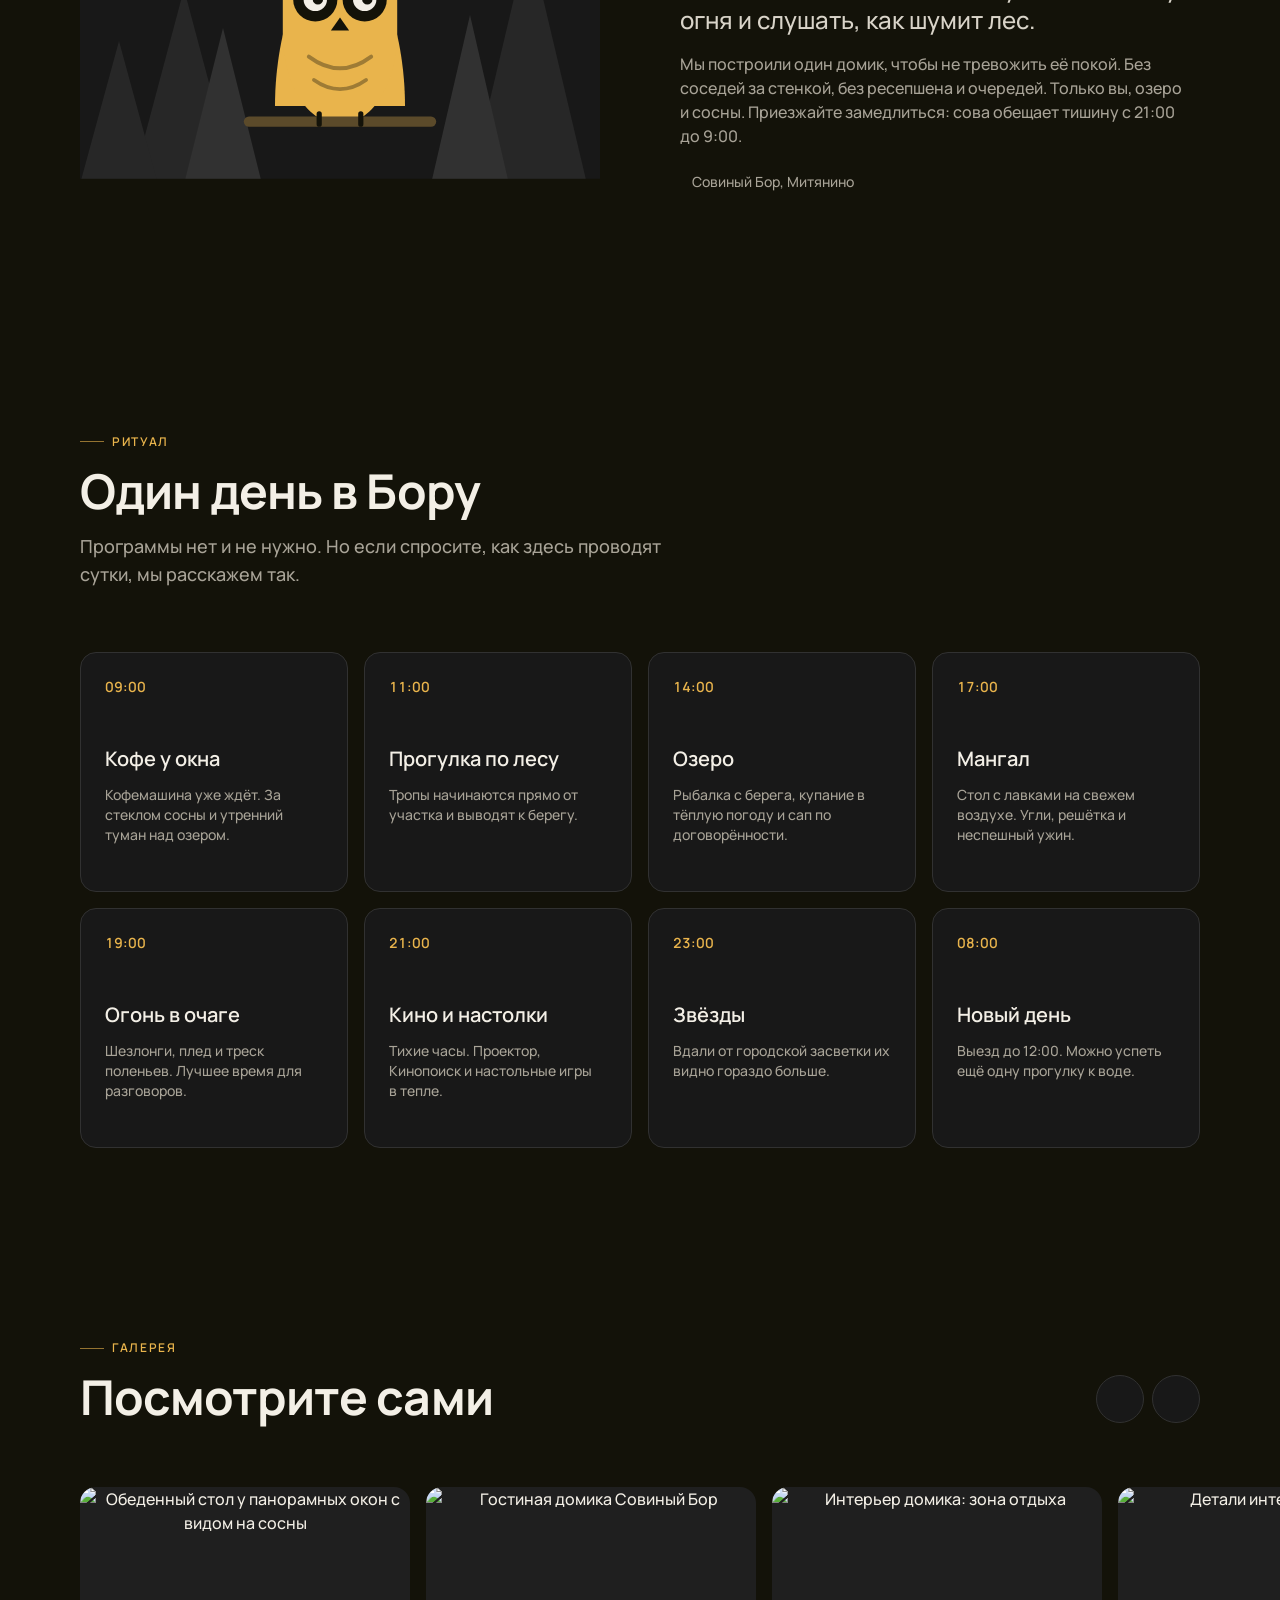
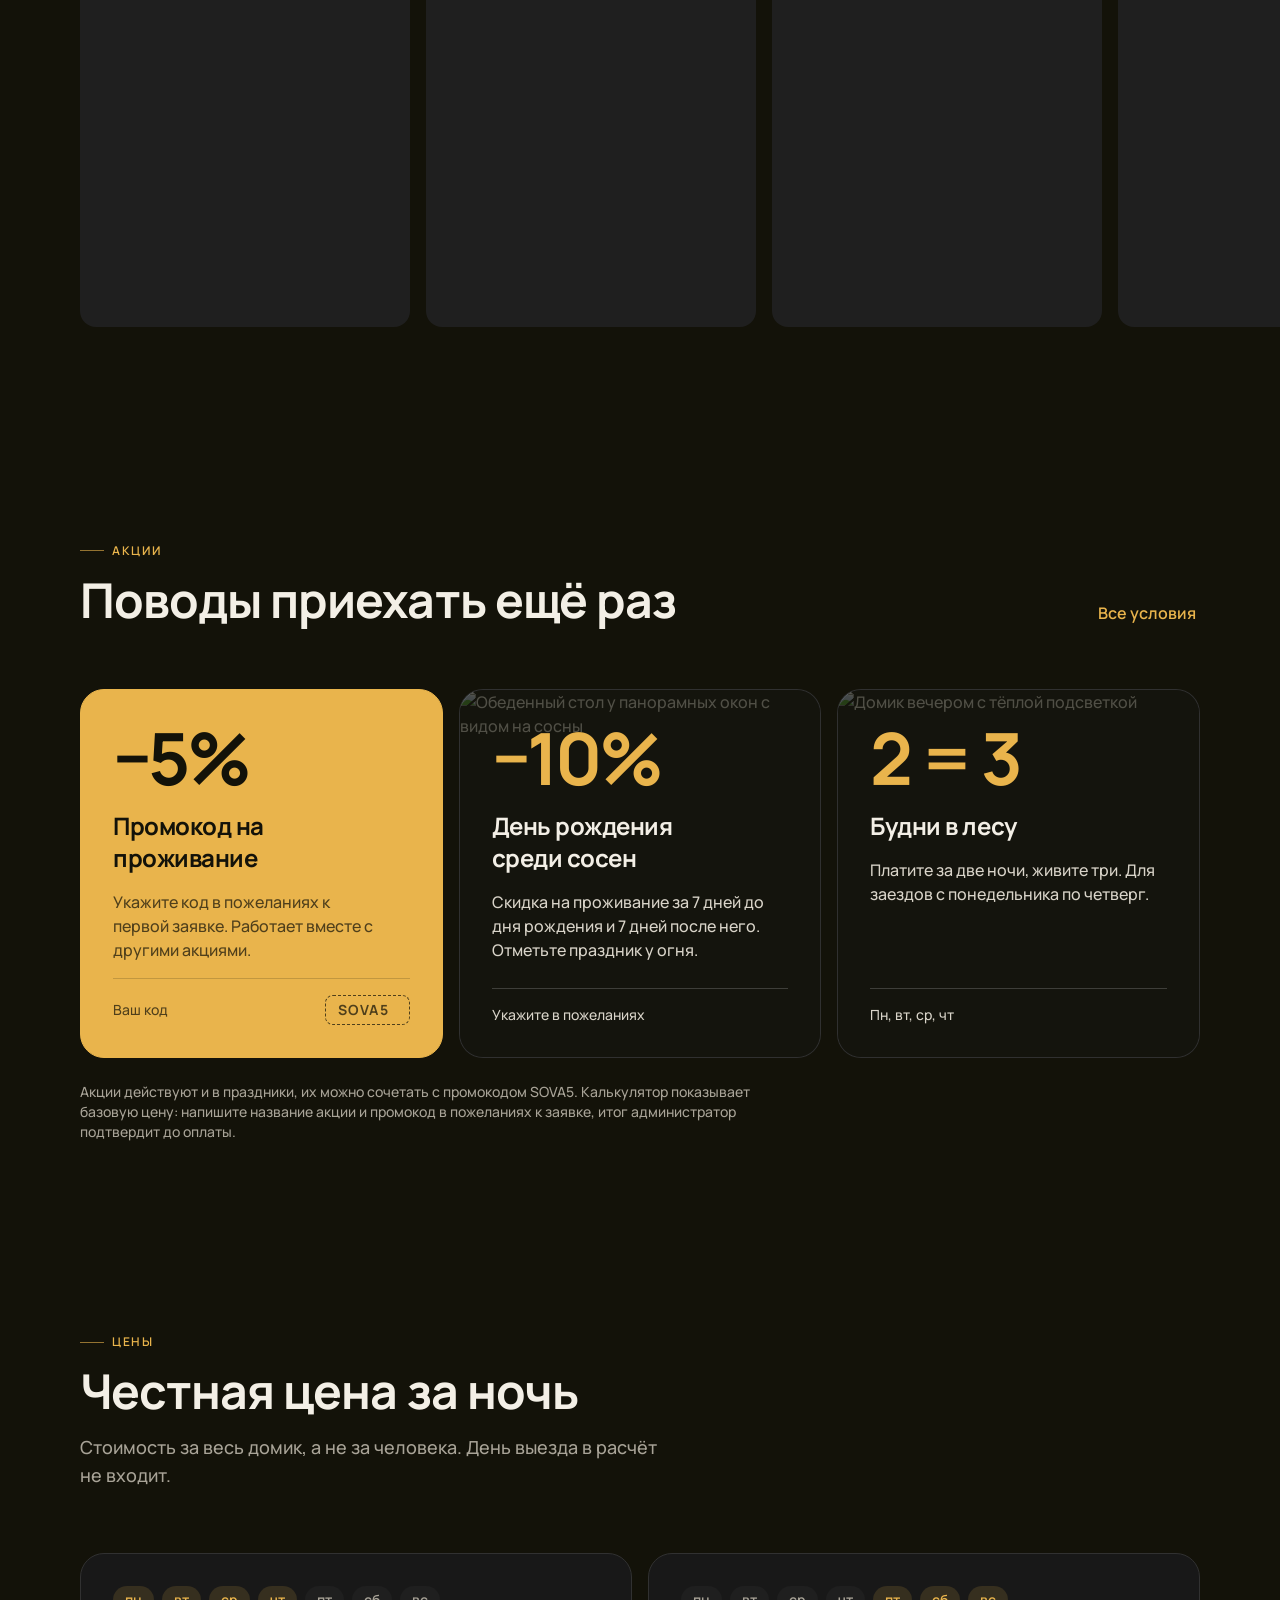
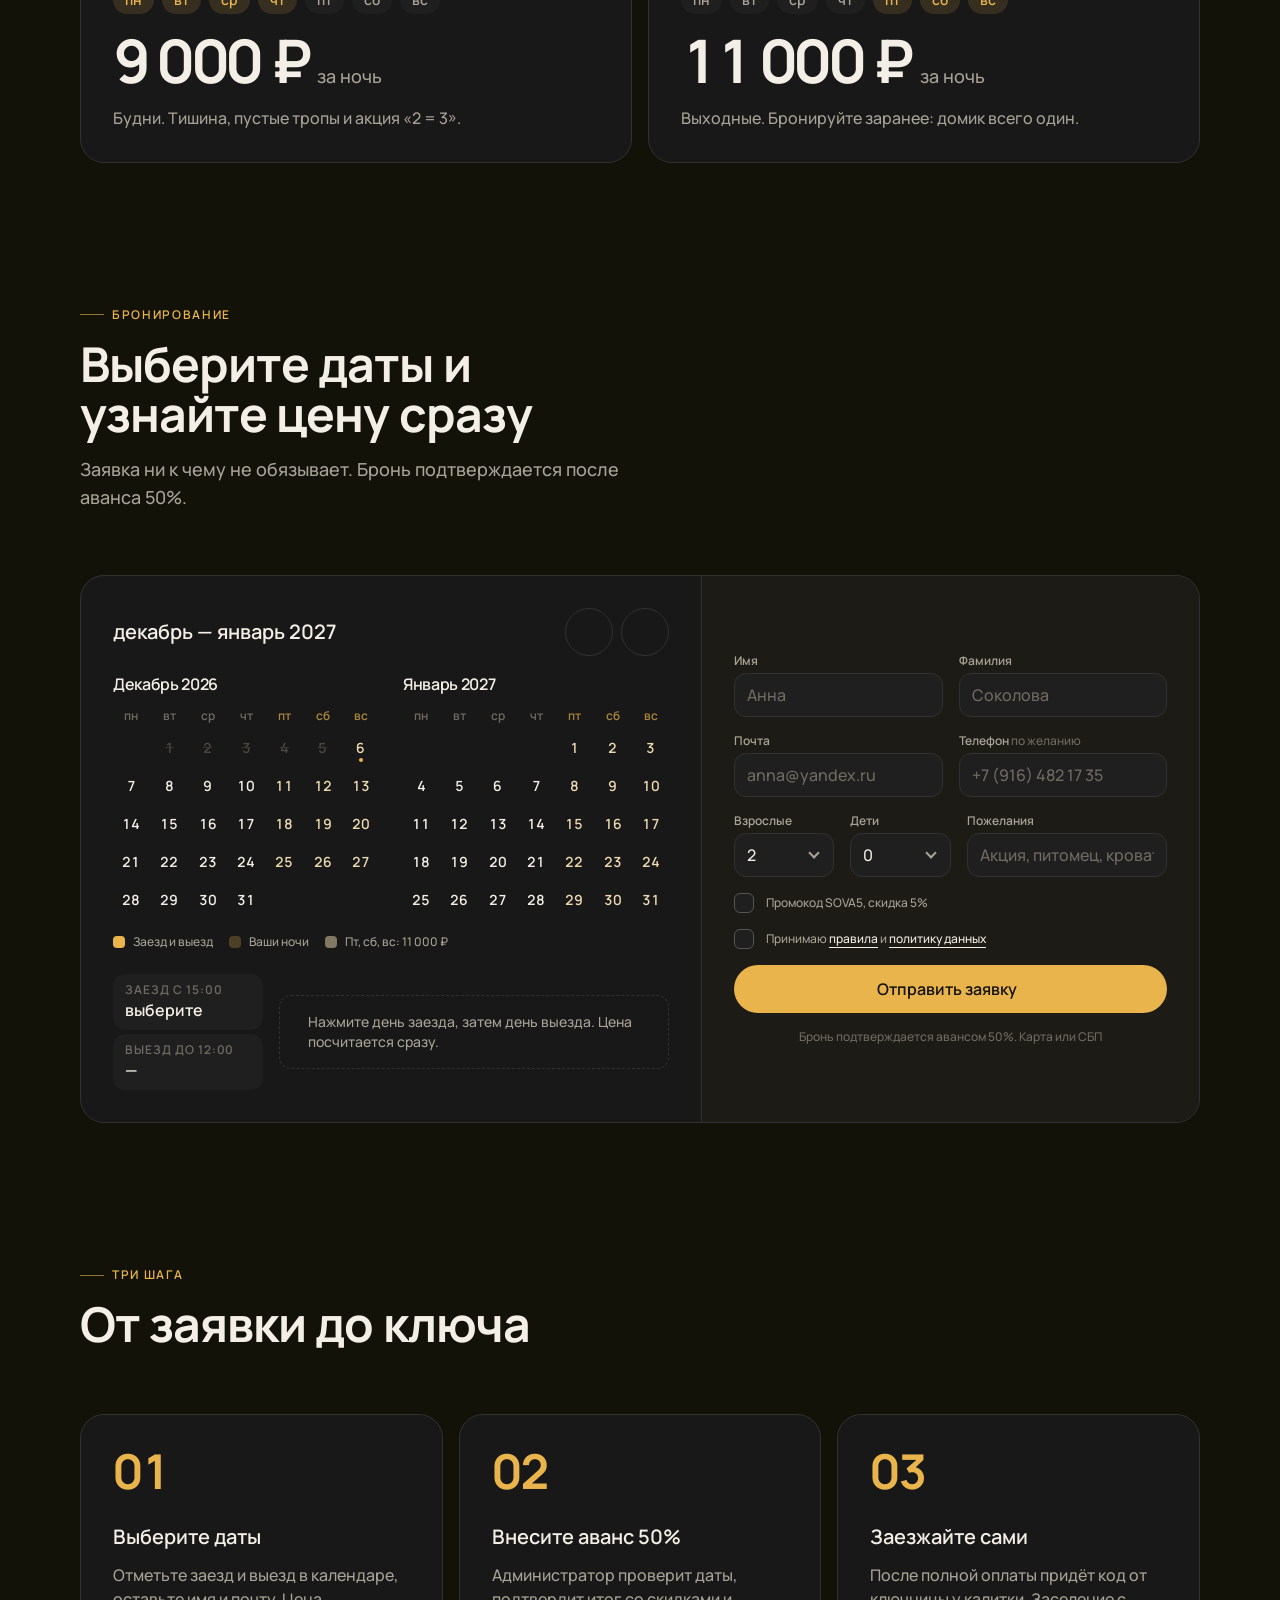
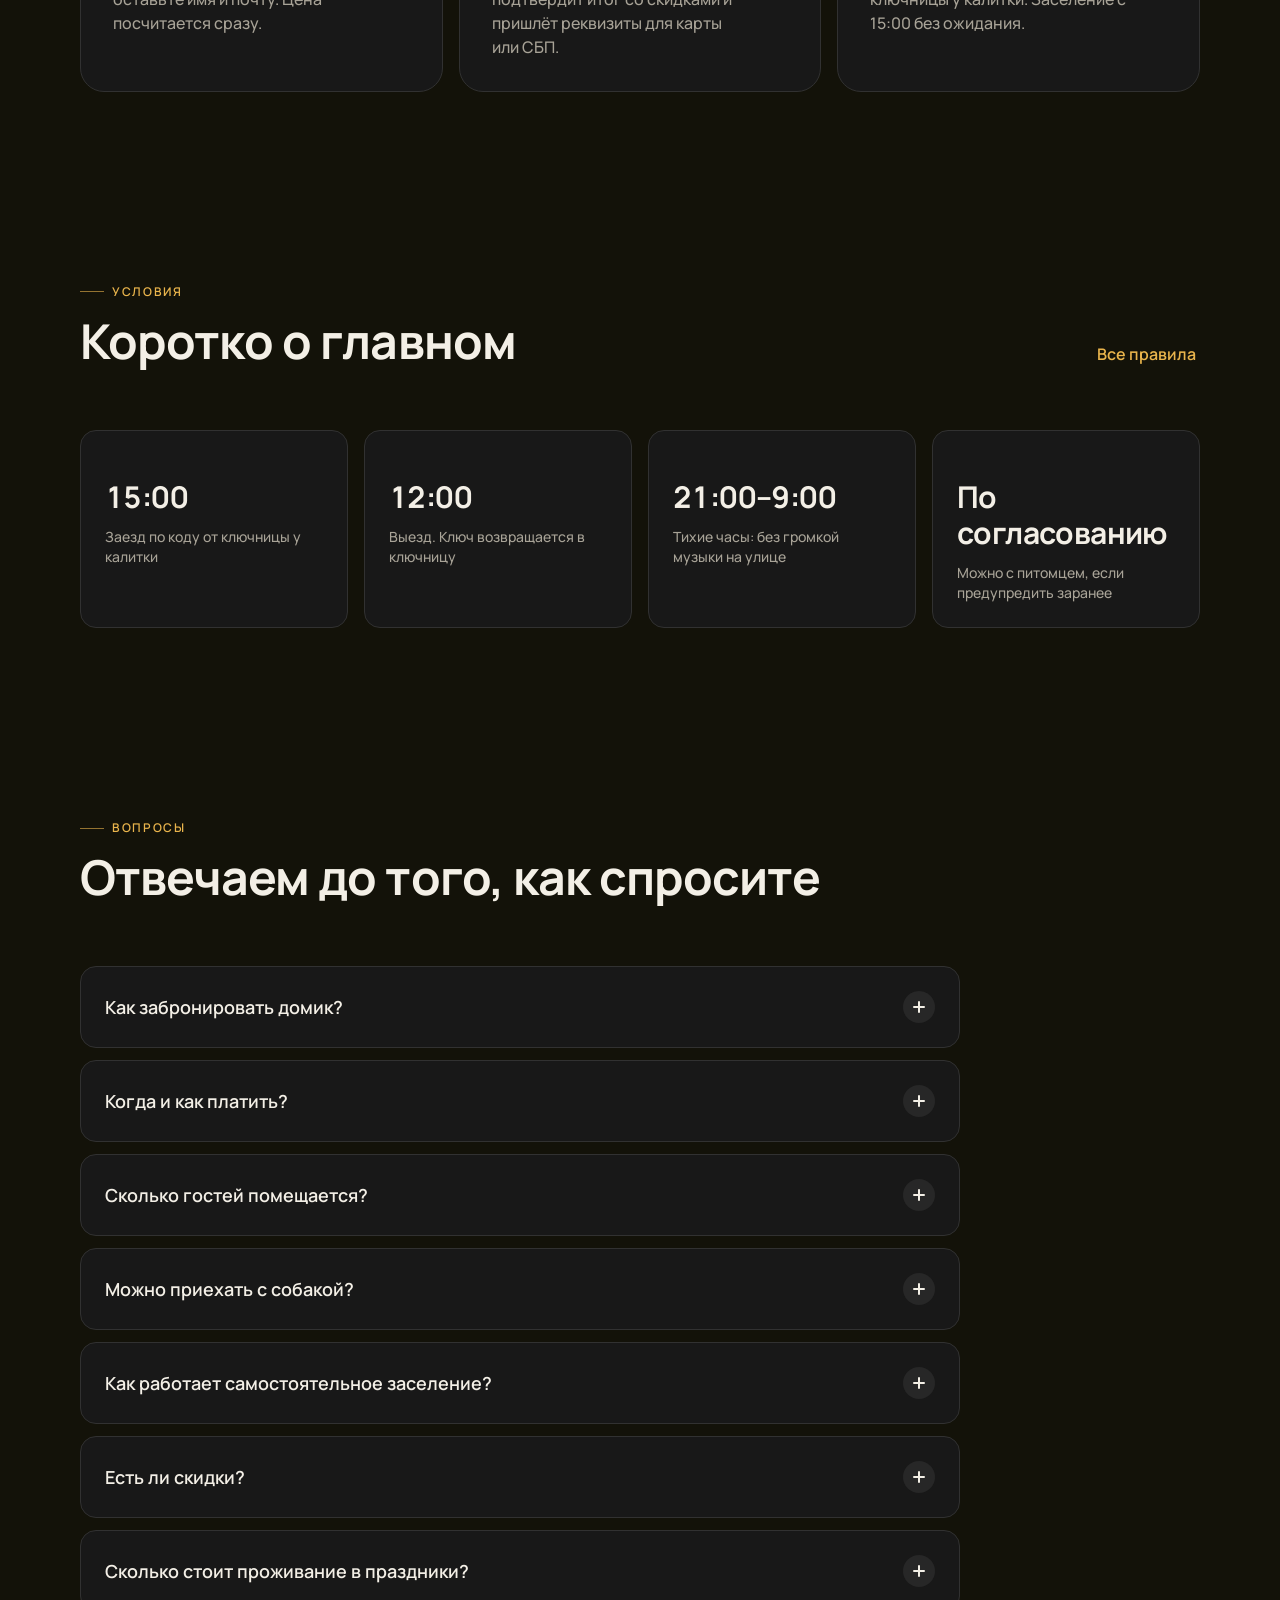
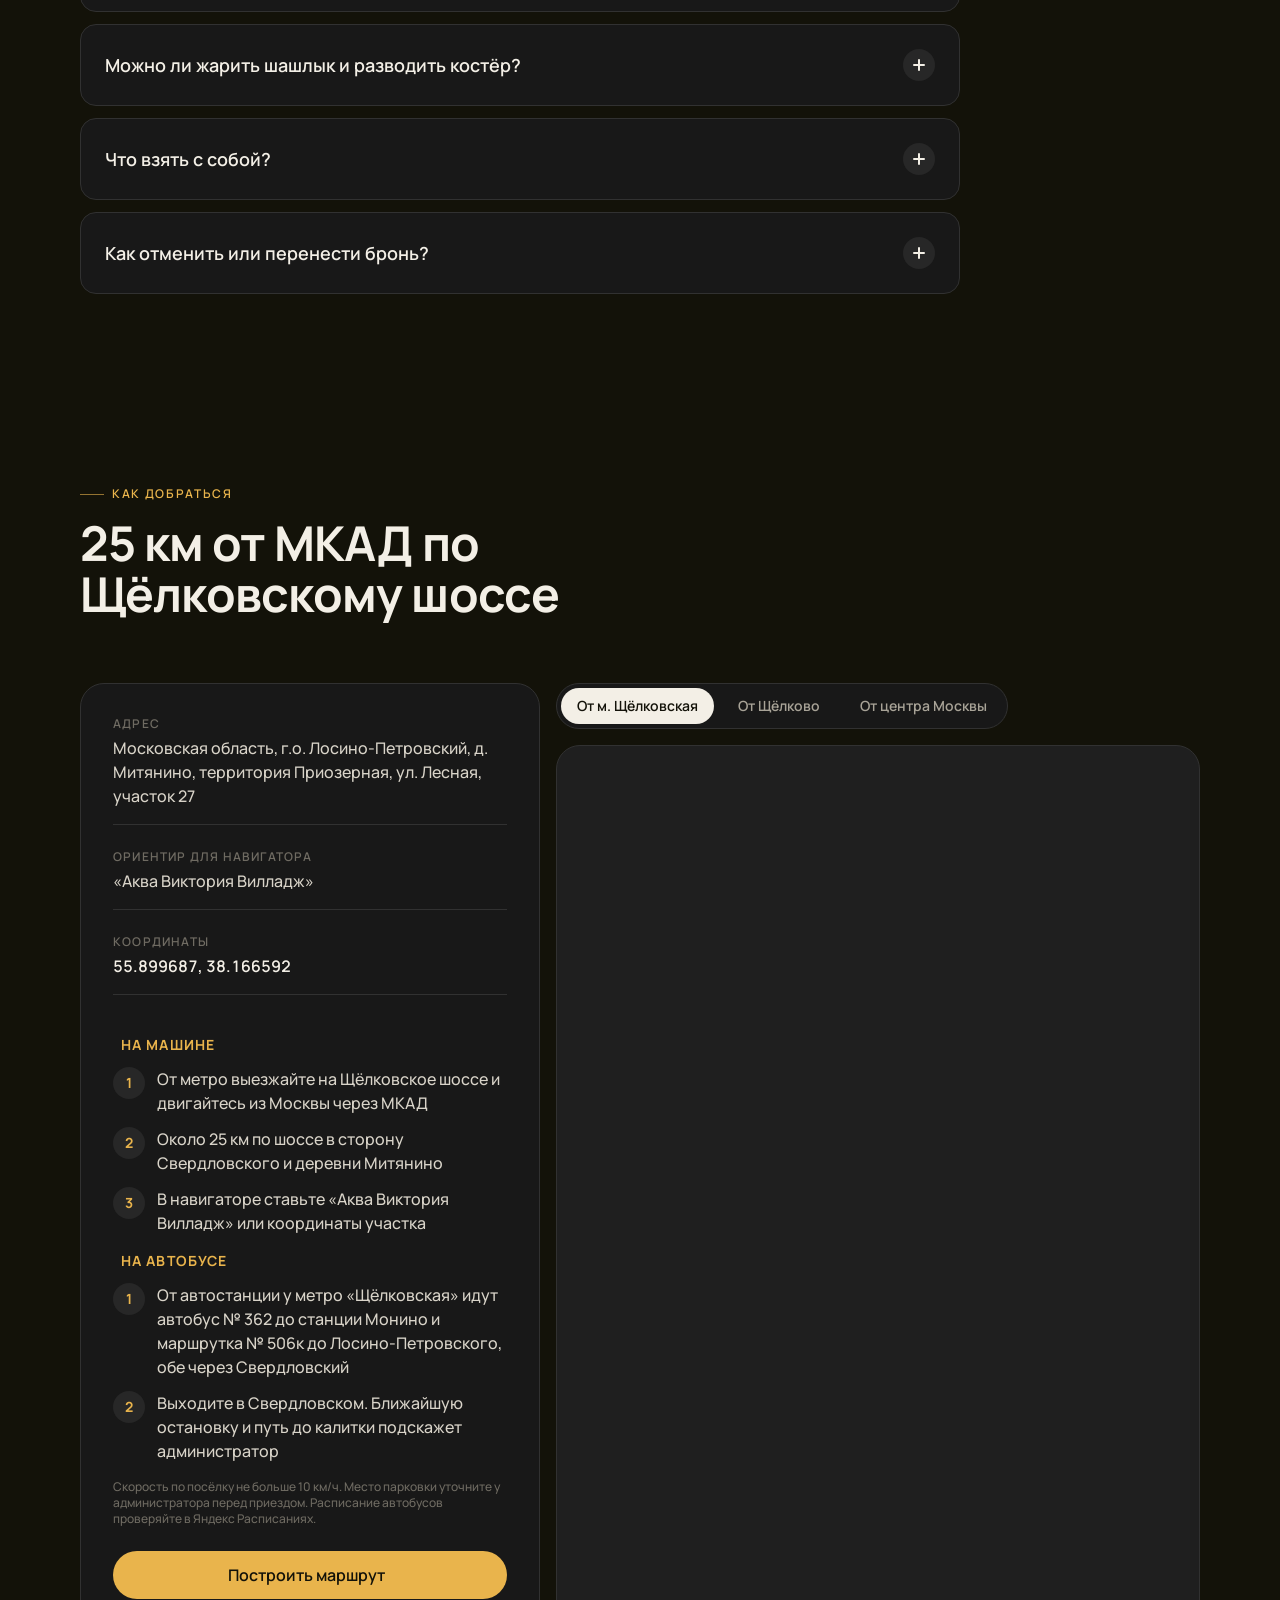
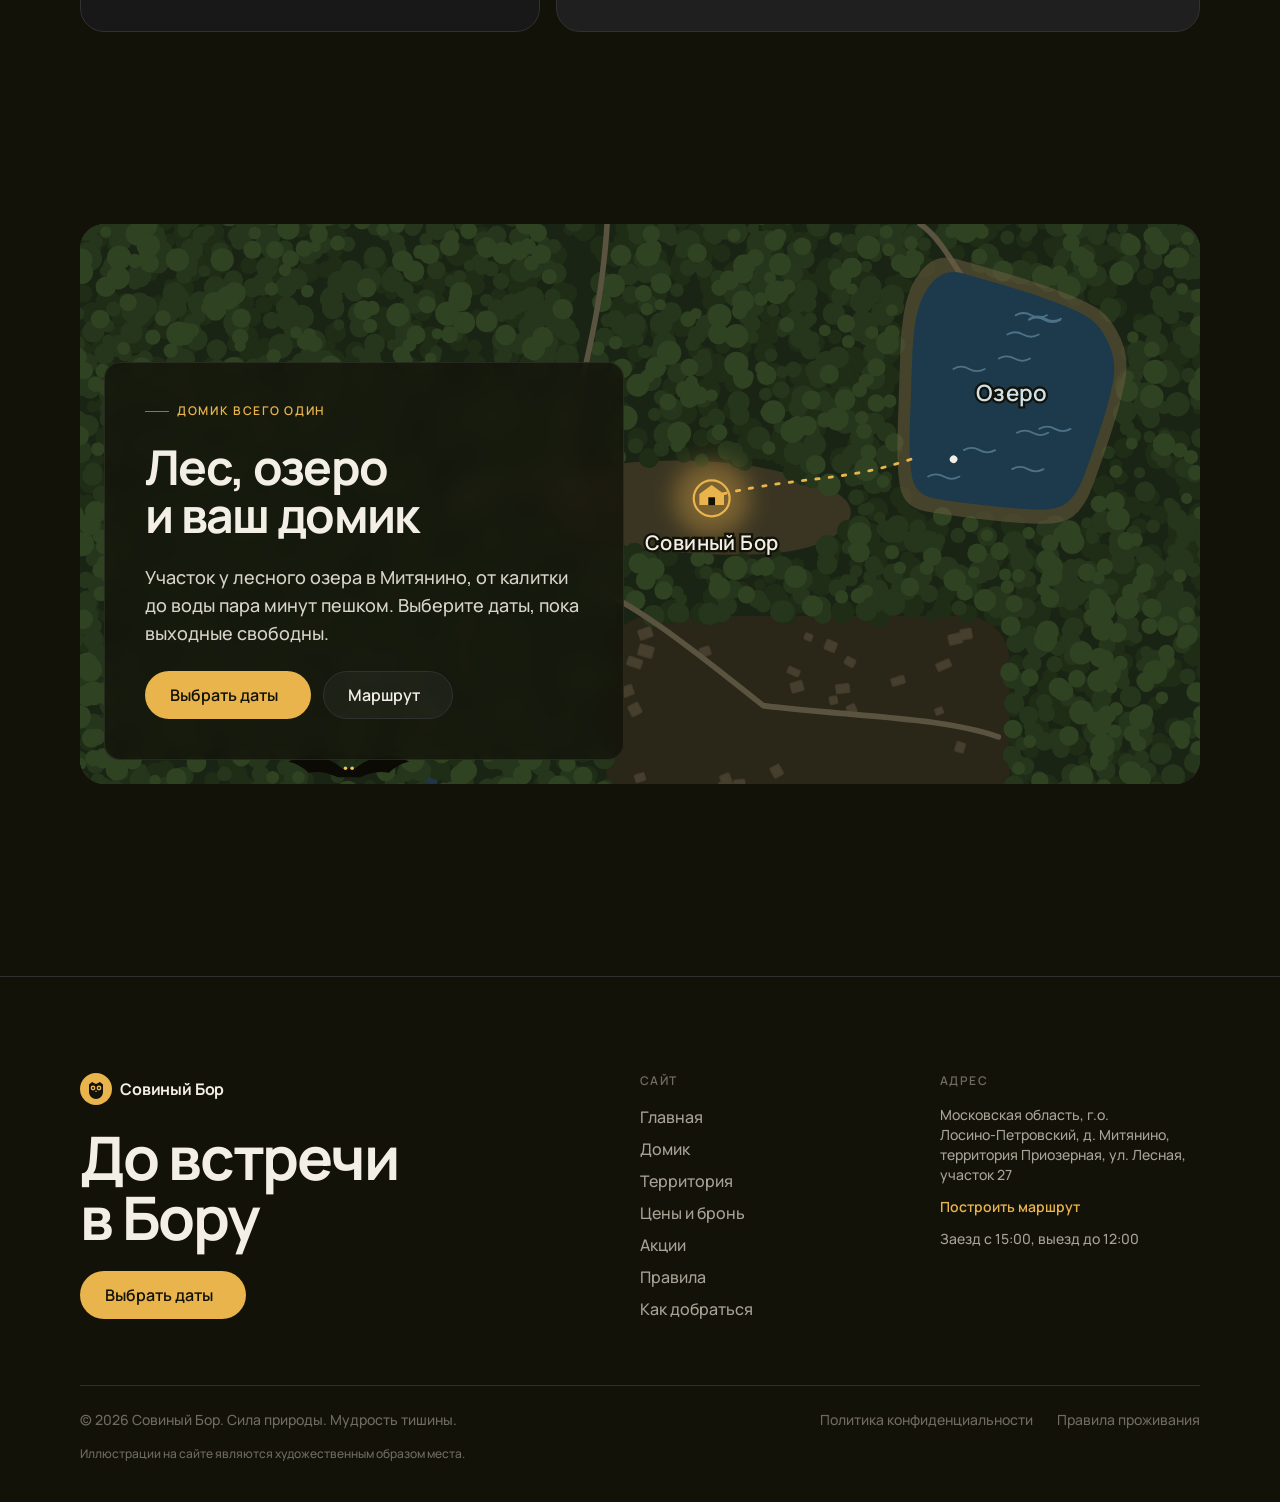
==== commit 949442ba: "Бронирование: итог под календарём, форма по центру справа Co-Authored-By: Claude Opus 5.5 <noreply@a" ====
--- a/index.html
+++ b/index.html
@@ -221,15 +221,14 @@
       <div class="bk-cal" data-cal>
         <div class="cal-head"><b data-cal-title>Календарь</b><div class="gal-ctrl"><button class="icon-btn" type="button" data-cal-prev aria-label="Предыдущий месяц"><i class="ph ph-caret-left"></i></button><button class="icon-btn" type="button" data-cal-next aria-label="Следующий месяц"><i class="ph ph-caret-right"></i></button></div></div>
         <div class="cal-months"><div class="skel" style="height:260px"></div></div>
-        <div class="bk-note" data-sum-note aria-live="polite"></div>
         <div class="cal-legend"><span><i style="background:var(--accent)"></i>Заезд и выезд</span><span><i style="background:rgba(233,180,76,.25)"></i>Ваши ночи</span><span><i style="background:#EBD9B0;opacity:.5"></i>Пт, сб, вс: 11 000 ₽</span></div>
         <p class="t-sm" data-dates-err hidden style="color:#E8937F;margin-top:12px">Выберите дату заезда и дату выезда.</p>
-      </div>
-      <div class="bk-form">
         <div class="bk-strip">
           <div class="sum-dates"><div><small>Заезд с 15:00</small><b data-in>выберите</b></div><div><small>Выезд до 12:00</small><b data-out>—</b></div></div>
           <div data-sum aria-live="polite"></div>
         </div>
+      </div>
+      <div class="bk-form">
         <form class="form" data-book-form novalidate>
           <input type="hidden" name="checkin" id="f-in"><input type="hidden" name="checkout" id="f-out"><input type="hidden" name="total_estimate" id="f-total">
           <div class="row2">
--- a/assets/style.css
+++ b/assets/style.css
@@ -1307,3 +1307,11 @@
   .bk-form .row2 { grid-template-columns: 1fr 1fr; gap: var(--s-100); }
   .bk-form .row2 .field label em { display: none; }
 }
+/* вариант: итог под календарём, форма по центру справа */
+.bk-cal .bk-strip { margin-top: var(--s-300); padding: 0; border: 0; grid-template-columns: auto 1fr; }
+.bk-cal .bk-strip .sum-dates { grid-template-columns: 1fr; }
+.bk-cal .bk-strip .hint.budni { display: flex; }
+.bk-cal .cal-legend { margin-top: var(--s-200); padding-top: 0; }
+.bk-form { justify-content: center; }
+@media (max-width: 639px) { .bk-cal .bk-strip { grid-template-columns: 1fr; } .bk-cal .bk-strip .sum-dates { grid-template-columns: 1fr 1fr; } }
+.bk1 { gap: 0; }
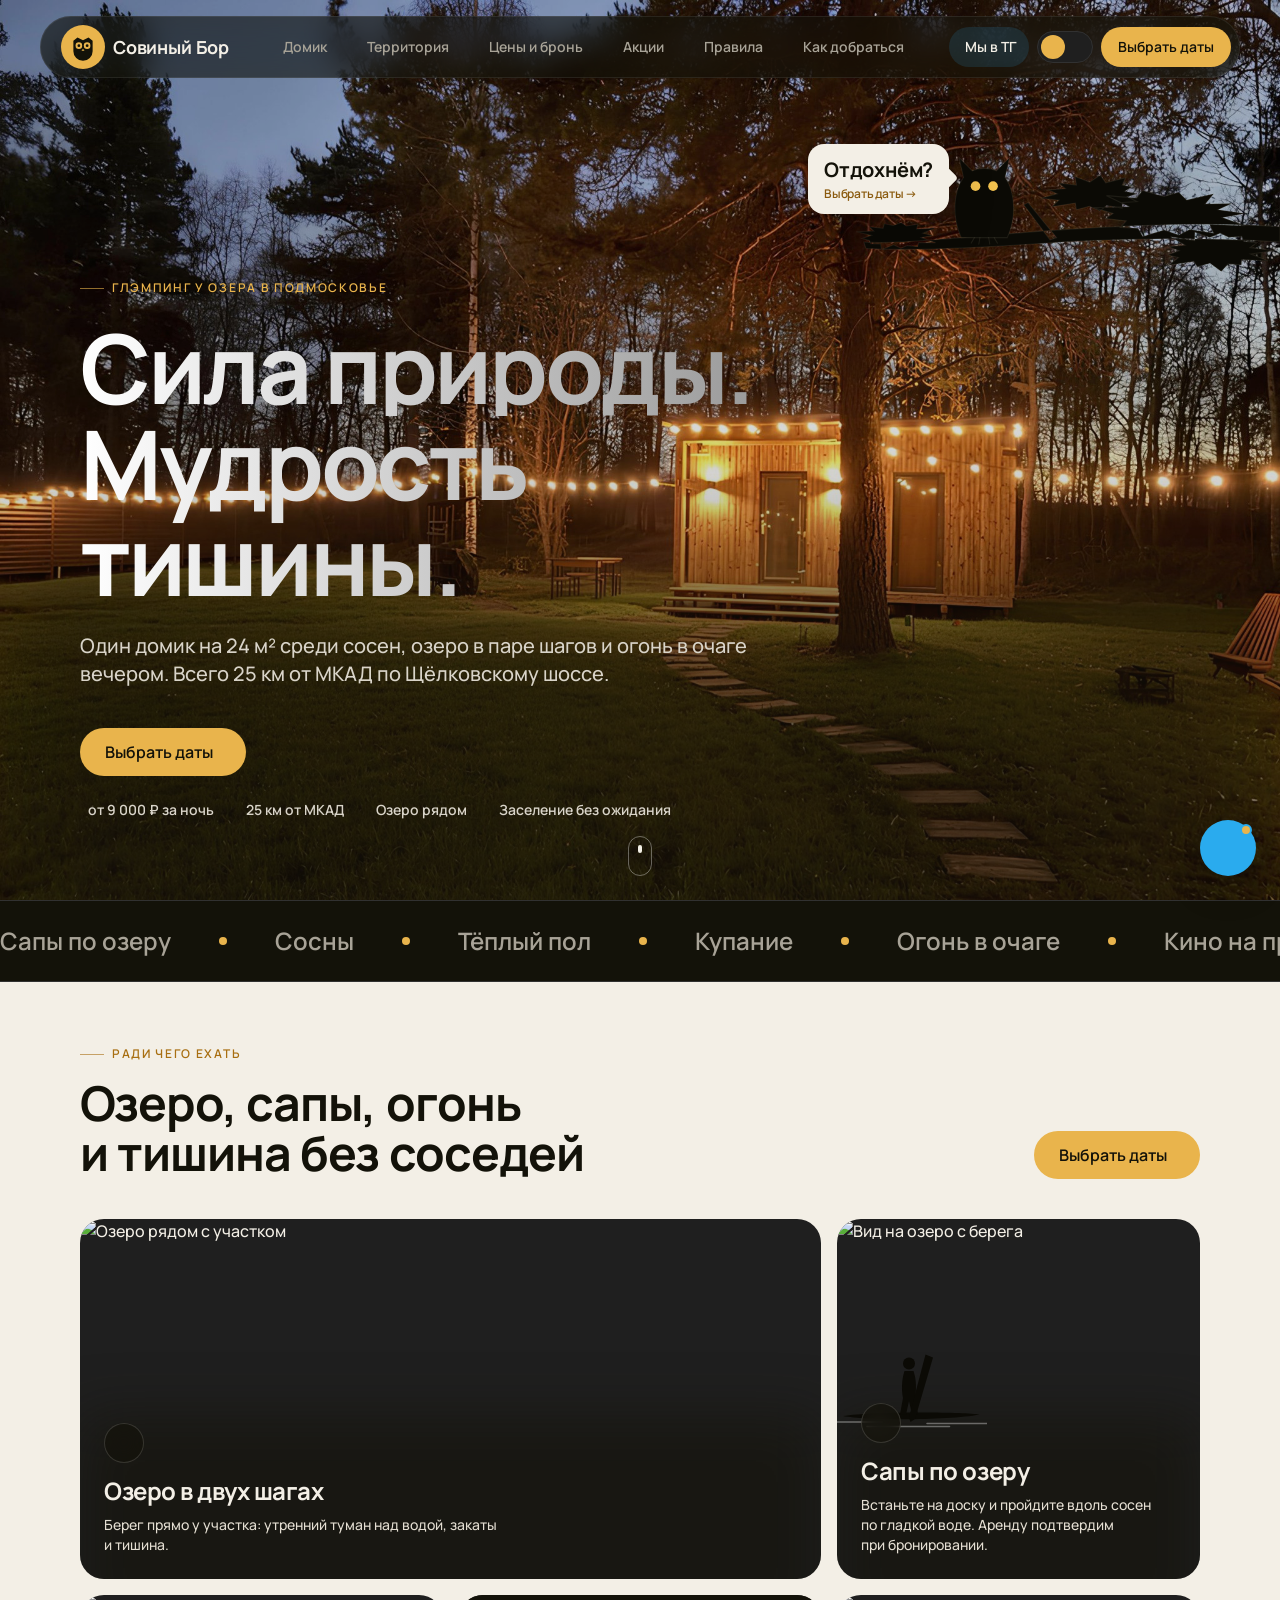
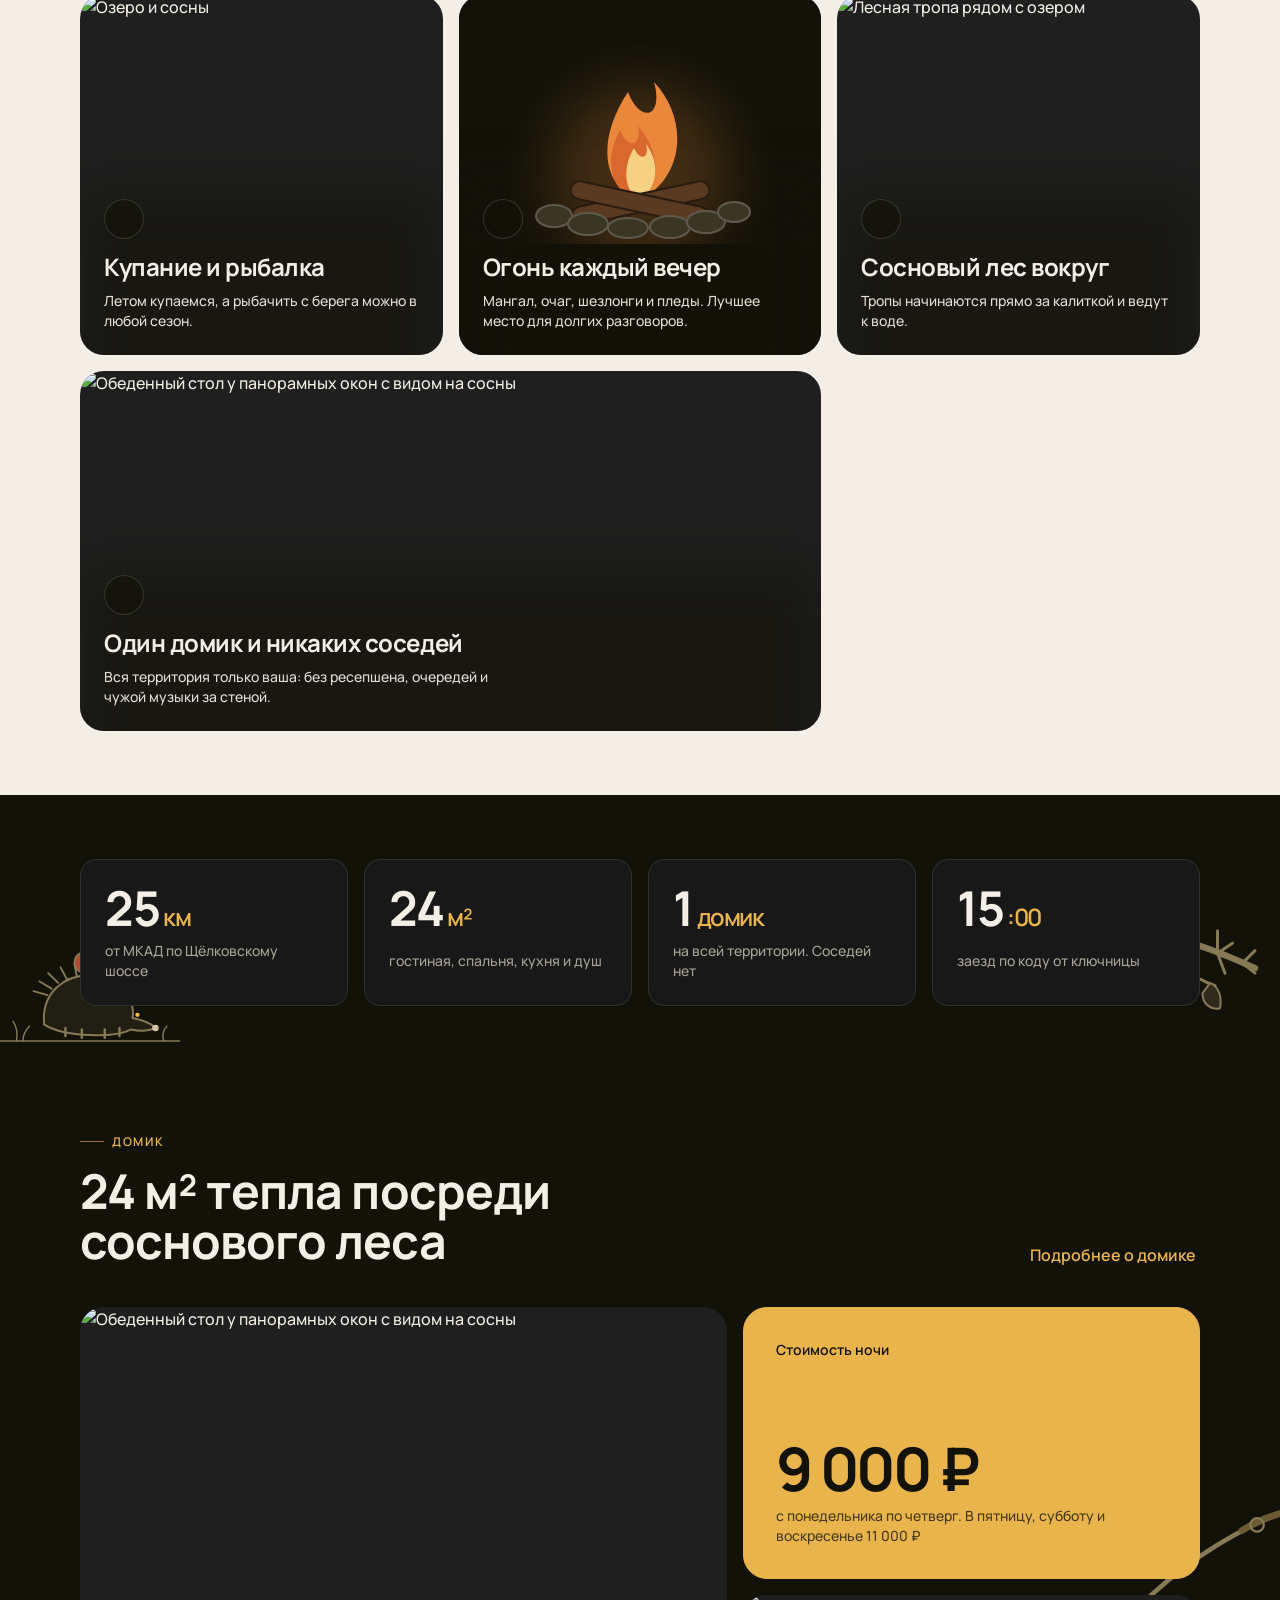
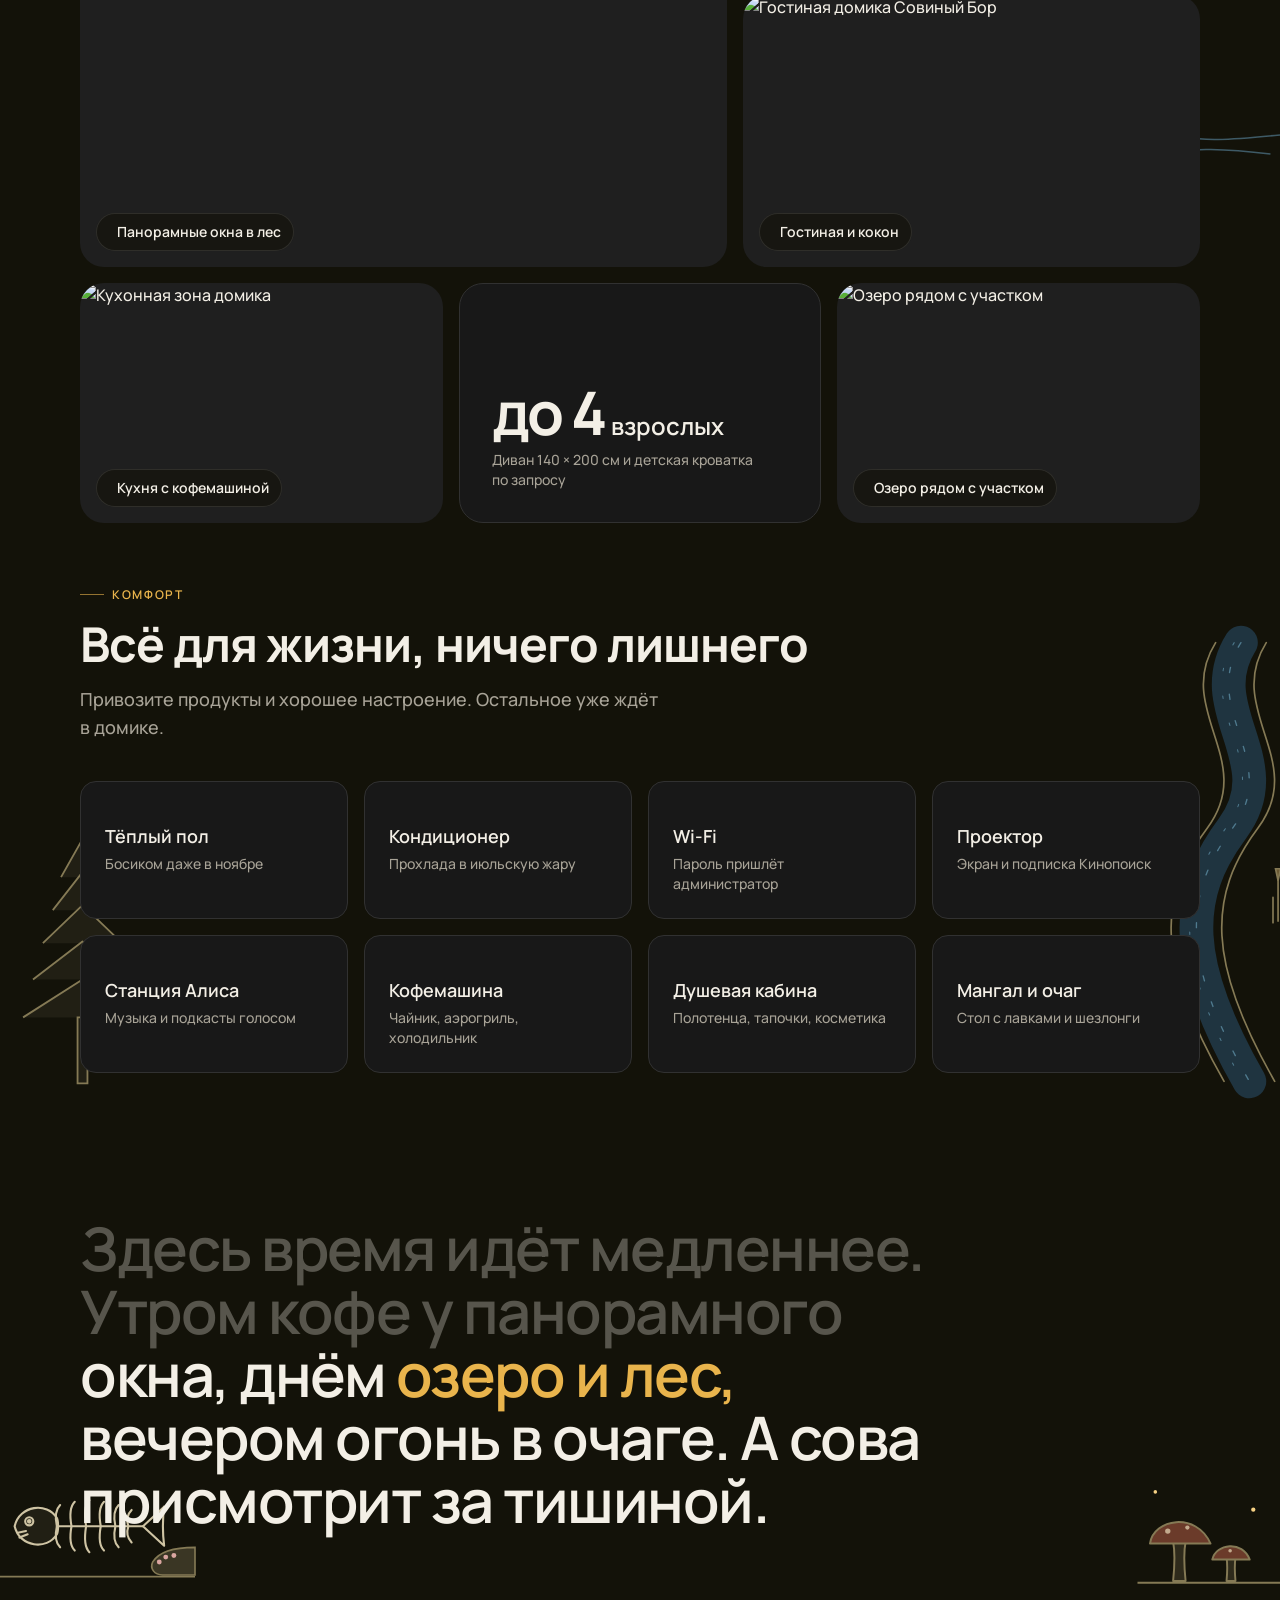
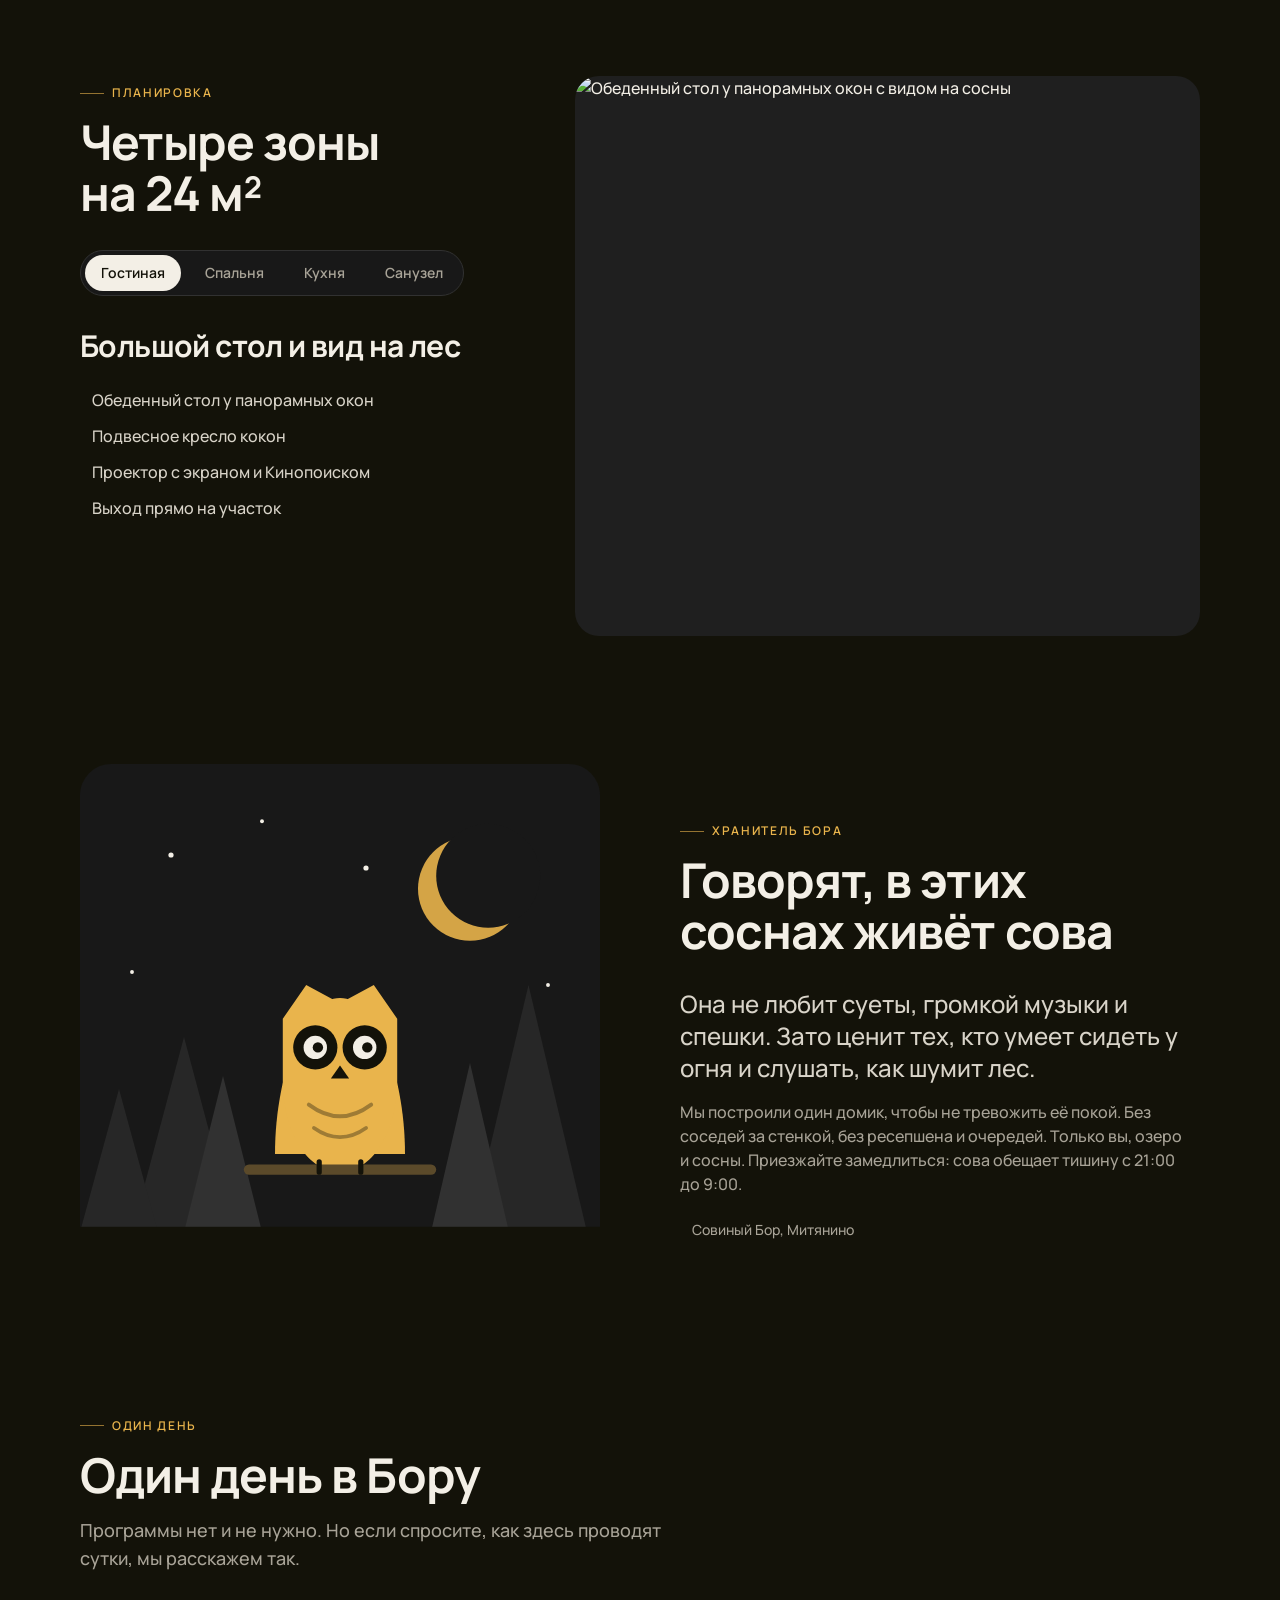
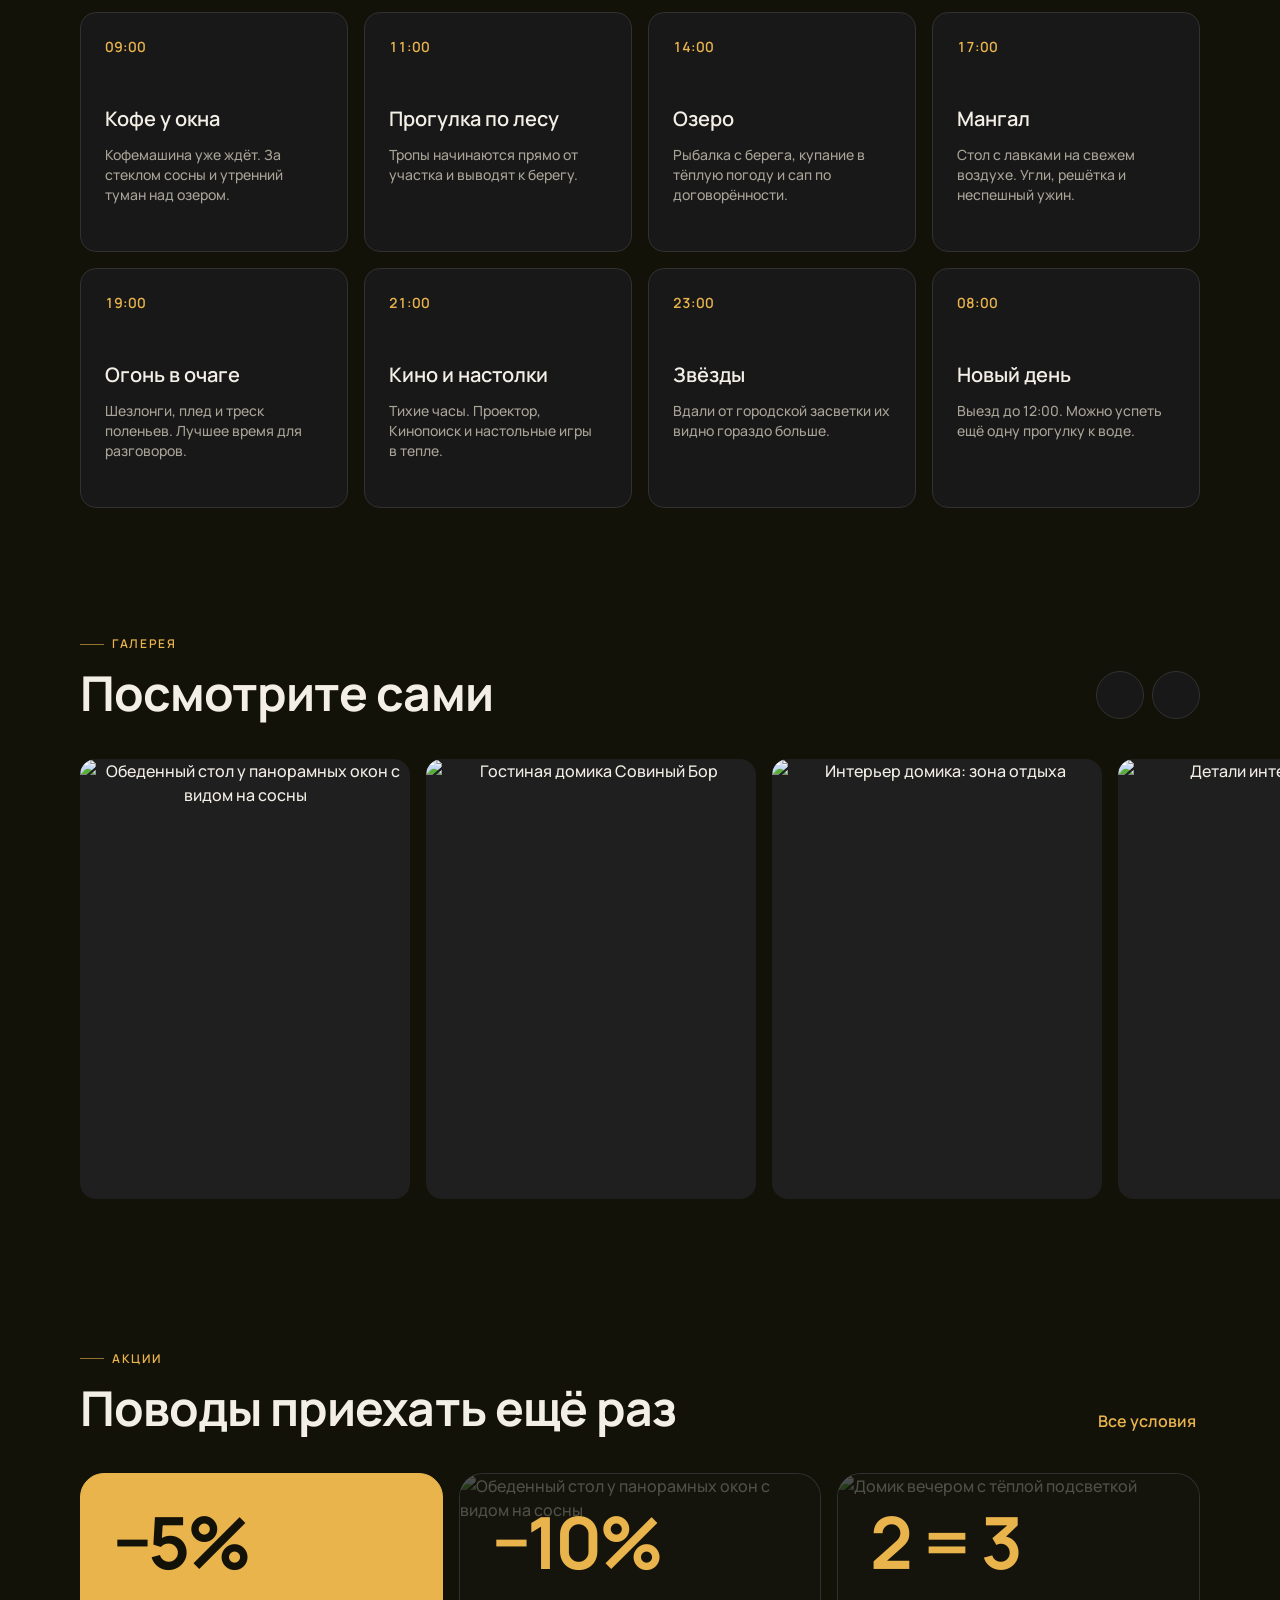
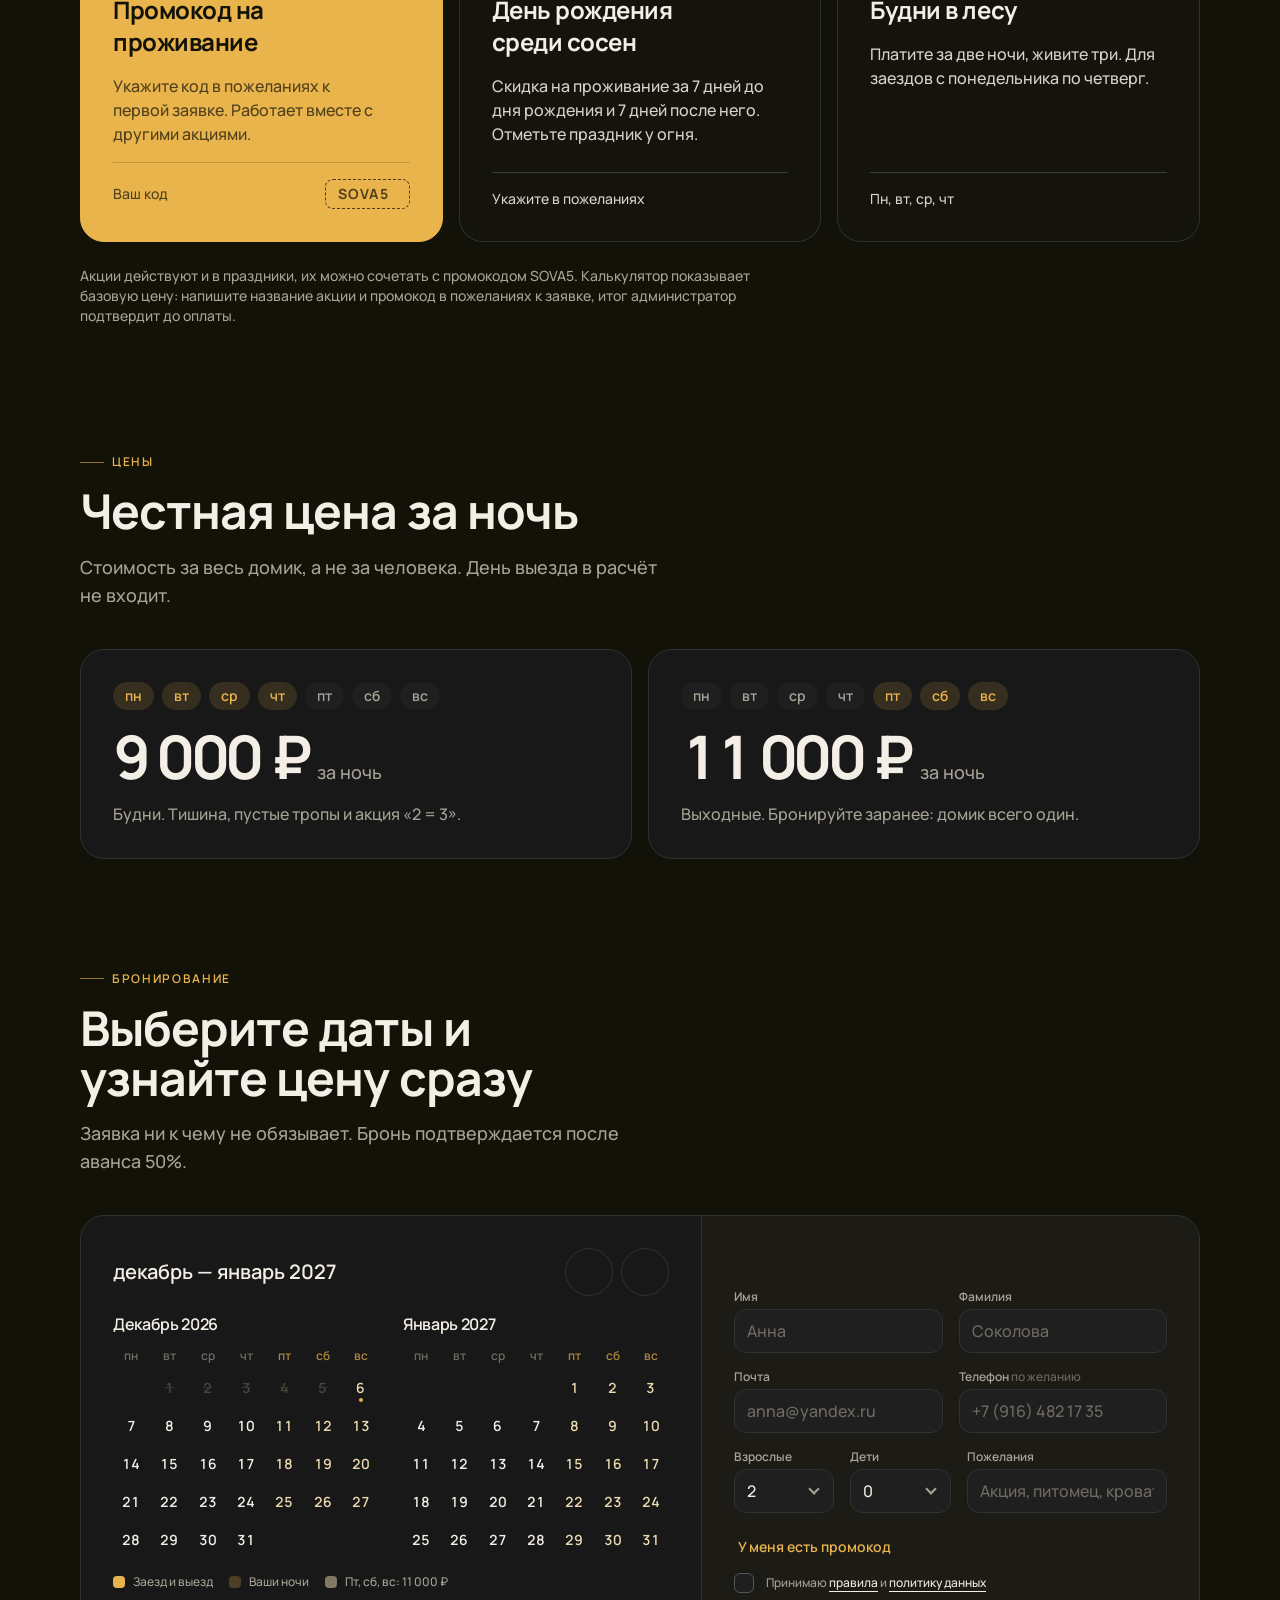
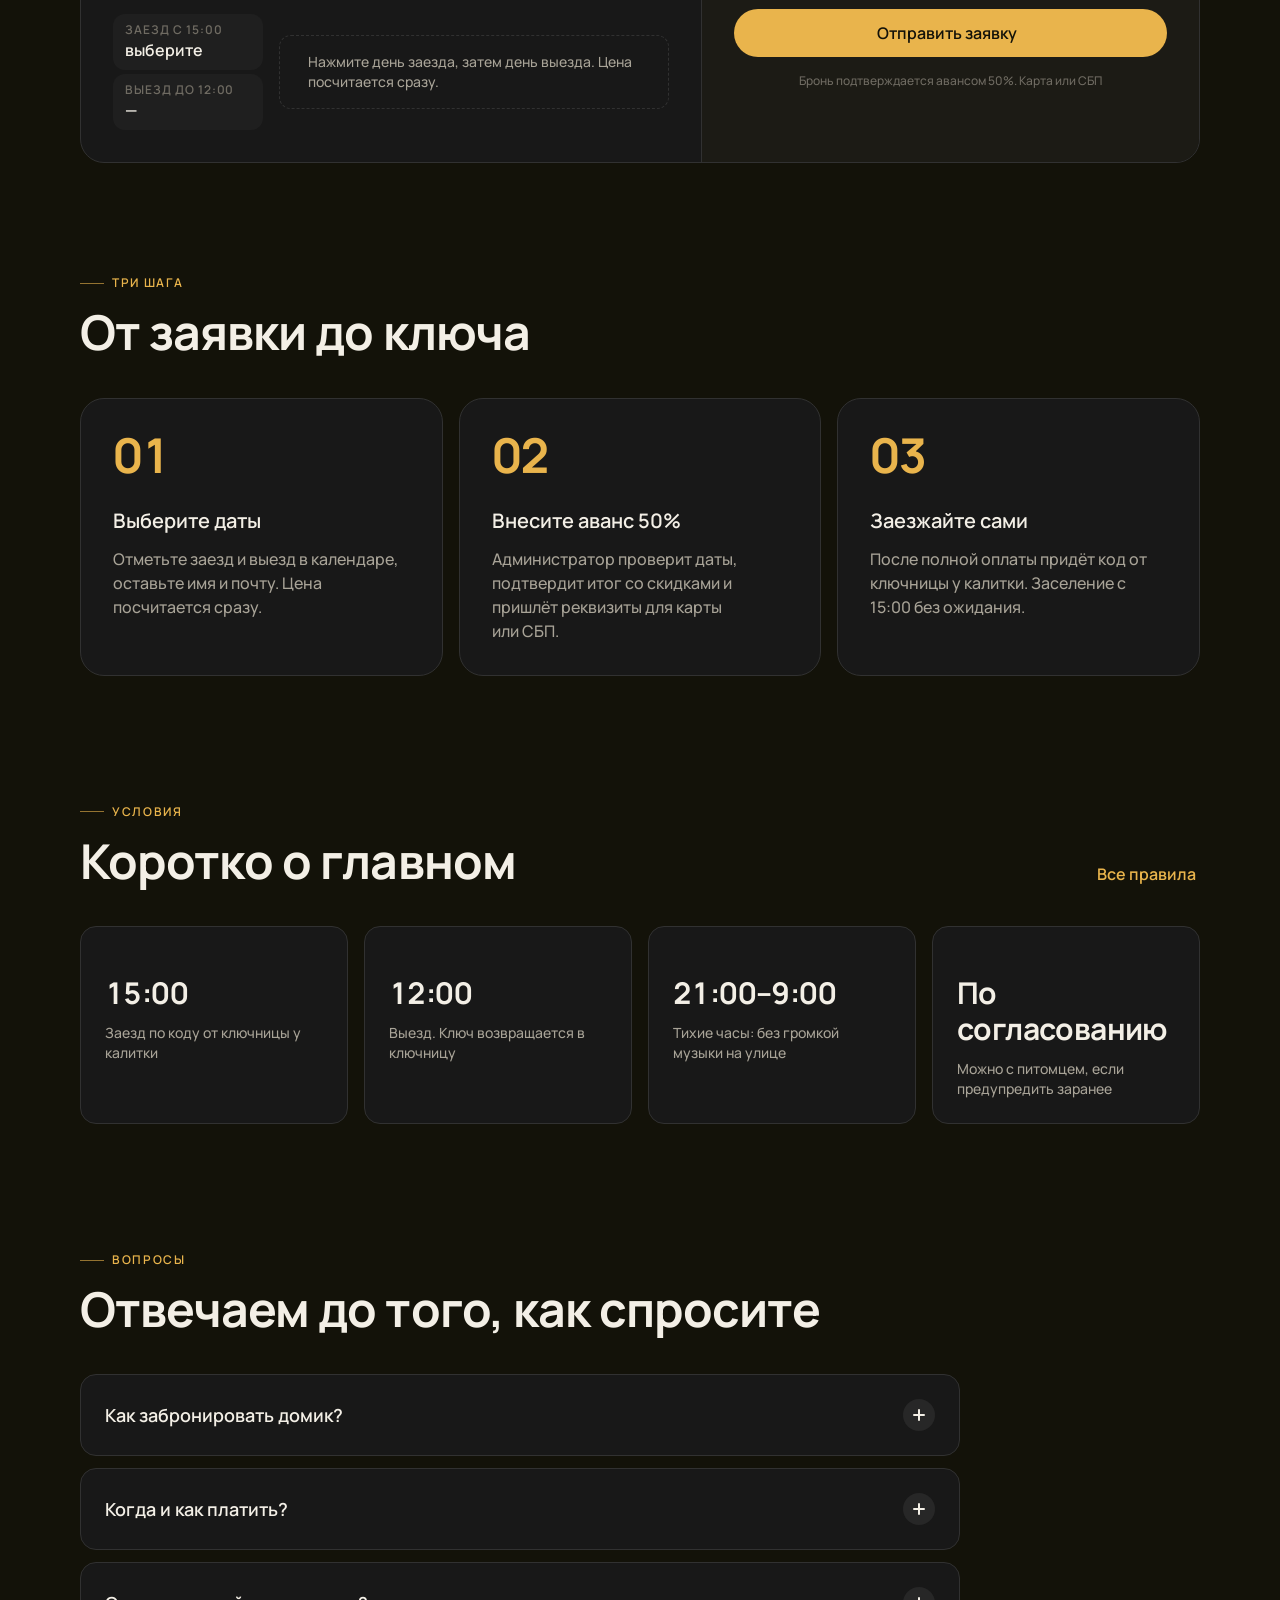
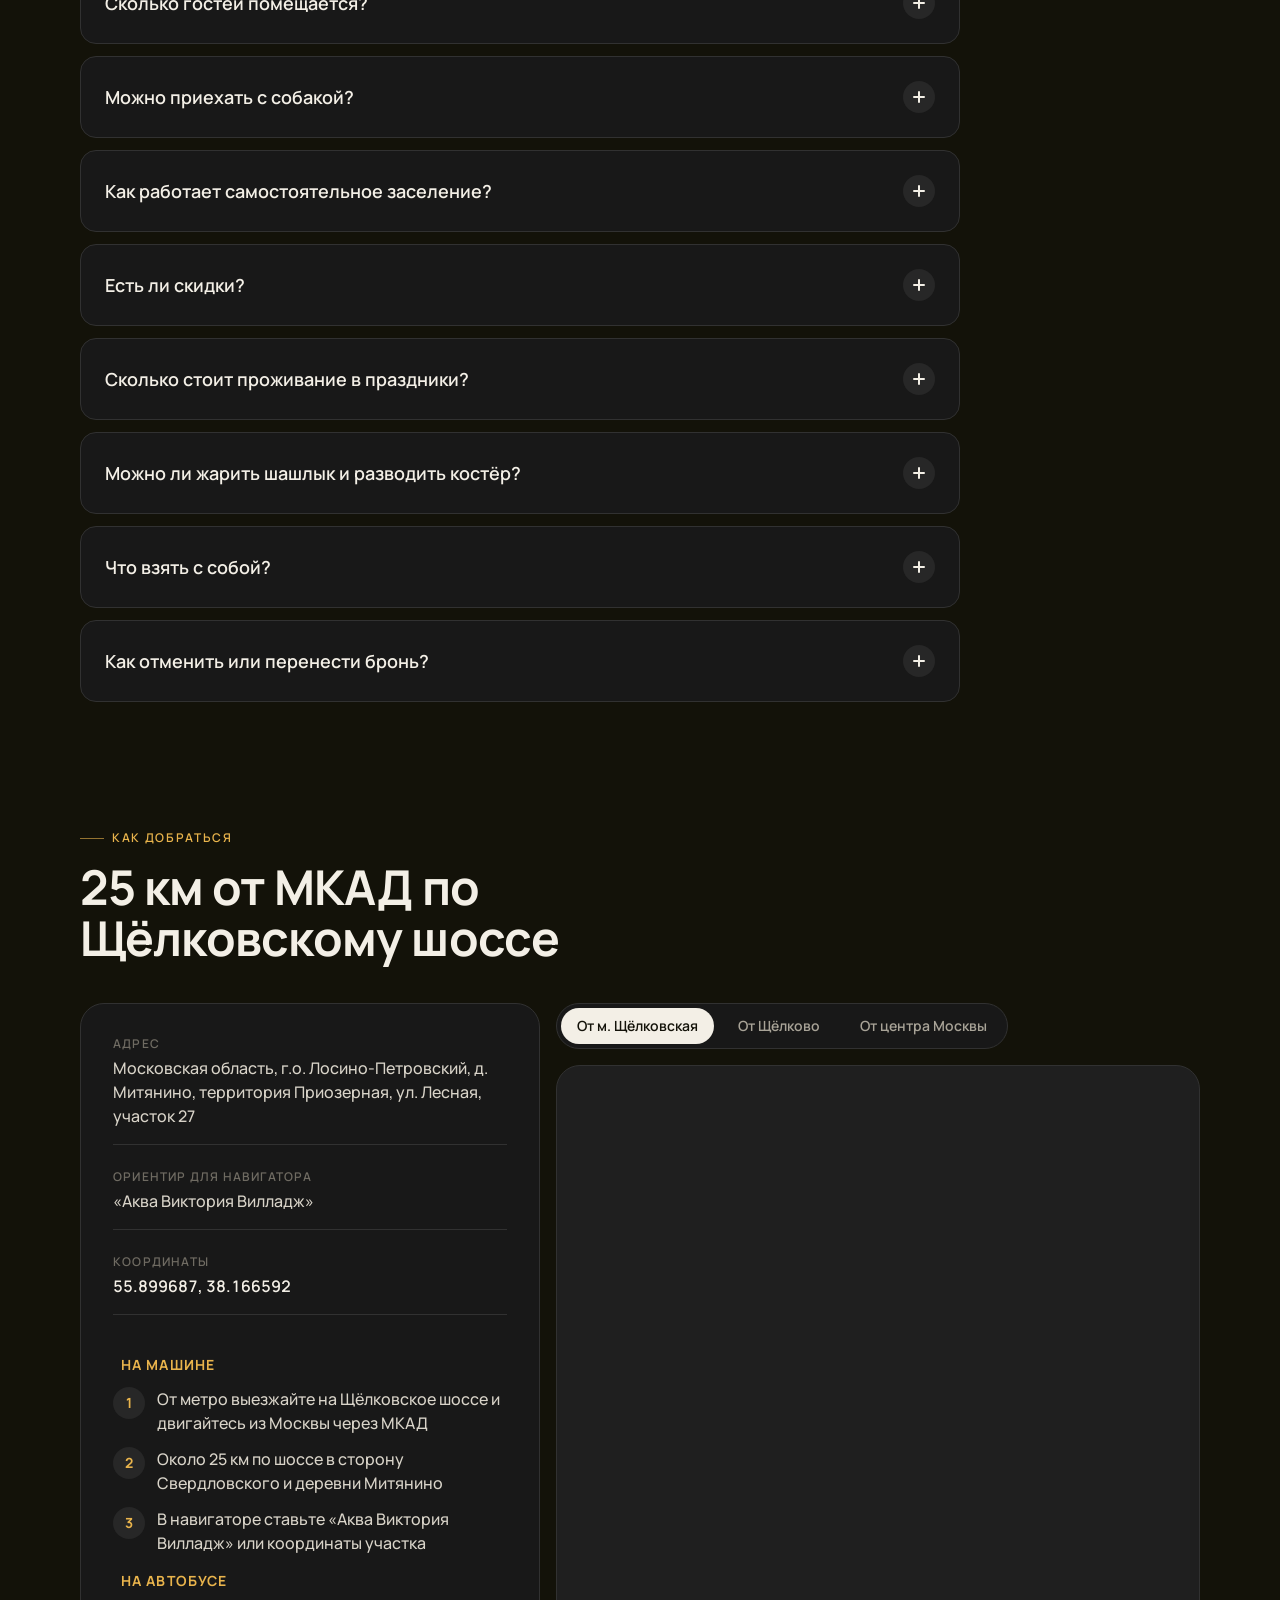
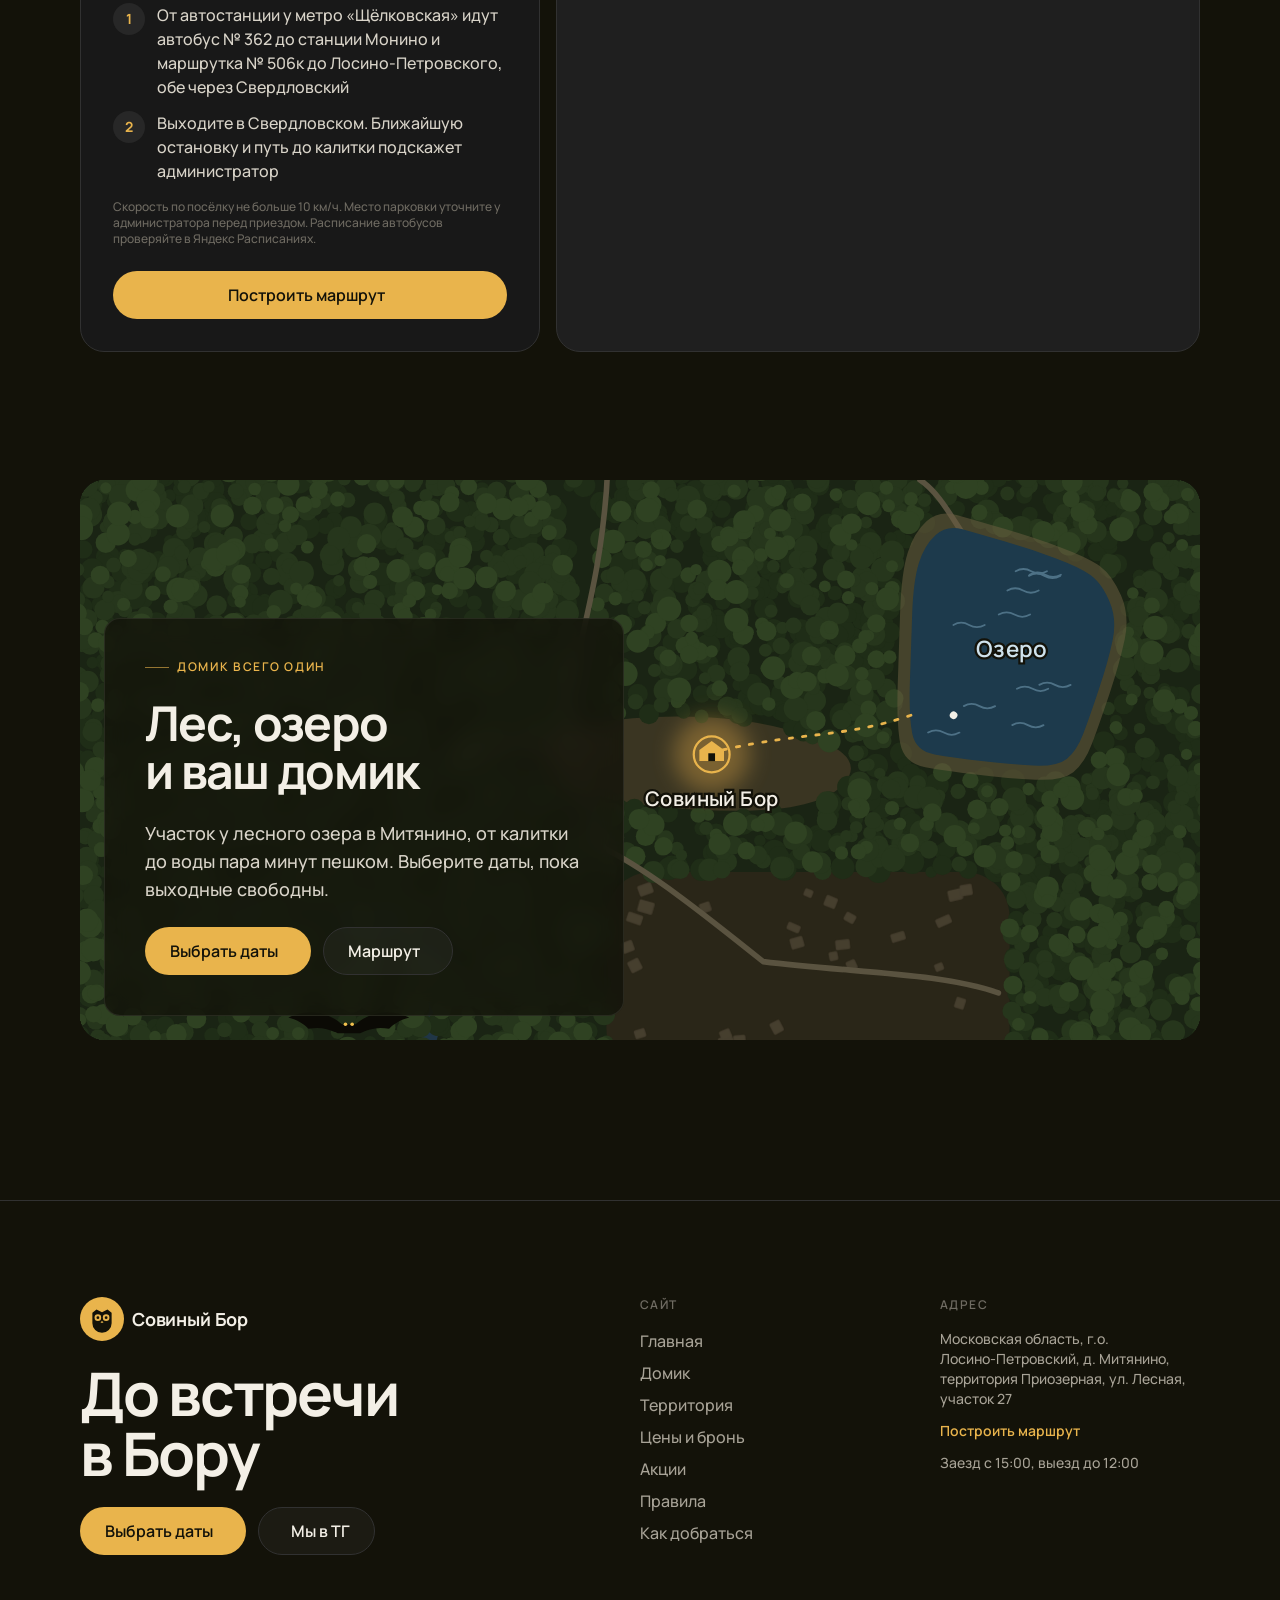
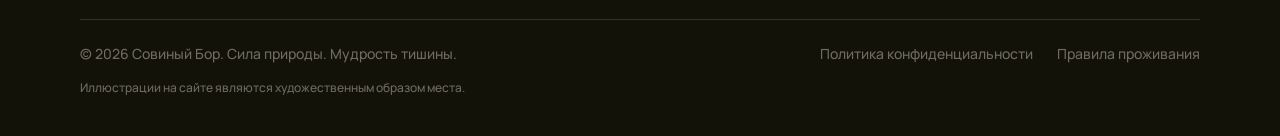
==== commit 2d5b790b: "Светлая тема, чат и кнопка ТГ, поле промокода, отступы, костёр, лайтбокс, мобильные правки Co-Author" ====
--- a/index.html
+++ b/index.html
@@ -3,6 +3,7 @@
 <head>
 <meta charset="utf-8">
 <meta name="viewport" content="width=device-width, initial-scale=1">
+<script>try{if(localStorage.getItem("theme")==="light")document.documentElement.classList.add("light")}catch(e){}</script>
 <script>try{var o=JSON.parse(sessionStorage.getItem("owl")||"null");if(o&&Date.now()-o.ts<6000&&document.documentElement.hasAttribute("data-ill"))document.documentElement.classList.add("owl-nav")}catch(e){}</script>
 <title>Совиный Бор: глэмпинг у озера в 25 км от МКАД</title>
 <meta name="description" content="Уютный домик 24 м² среди сосен у озера, Щёлковское шоссе. Мангал, очаг, тёплый пол, проектор. От 9 000 ₽ за ночь, самостоятельное заселение.">
@@ -31,13 +32,18 @@
 <nav class="nav" aria-label="Основное меню">
   <a class="brand" href="index.html" aria-label="Совиный Бор, на главную"><svg viewBox="0 0 32 32" fill="none" aria-hidden="true"><rect width="32" height="32" rx="16" fill="#E9B44C"/><path d="M9 11.5 12 9l4 2 4-2 3 2.5V19a7 7 0 0 1-14 0v-7.5Z" fill="#131209"/><circle cx="13" cy="15" r="2.4" fill="#E9B44C"/><circle cx="19" cy="15" r="2.4" fill="#E9B44C"/><circle cx="13" cy="15" r="1" fill="#131209"/><circle cx="19" cy="15" r="1" fill="#131209"/><path d="m16 17.2-1.1 1.6h2.2L16 17.2Z" fill="#E9B44C"/></svg><span>Совиный Бор</span></a>
   <div class="nav-links"><a href="domik/index.html">Домик</a><a href="territory/index.html">Территория</a><a href="booking/index.html">Цены и бронь</a><a href="offers/index.html">Акции</a><a href="rules/index.html">Правила</a><a href="contacts/index.html">Как добраться</a></div>
-  <a class="btn btn-primary btn-sm" href="booking/index.html#booking">Выбрать даты</a>
-  <button class="burger" type="button" aria-label="Открыть меню" aria-expanded="false" aria-controls="mpanel"><span></span><span></span></button>
+  <div class="nav-act">
+    <a class="tg-btn" href="https://t.me/IlyaMKV" target="_blank" rel="noopener" aria-label="Мы в Telegram"><i class="ph ph-telegram-logo"></i><span>Мы в ТГ</span></a>
+    <button class="theme-sw" type="button" role="switch" aria-checked="false" aria-label="Светлая тема"><span class="ts-knob"><i class="ph ph-moon"></i><i class="ph ph-sun"></i></span></button>
+    <a class="btn btn-primary btn-sm" href="booking/index.html#booking">Выбрать даты</a>
+  </div>
+  <button class="burger" type="button" aria-label="Открыть меню" aria-expanded="false" aria-controls="mpanel"><span></span><span></span><span></span></button>
 </nav>
 <div class="mpanel" id="mpanel">
   <ul><li><a href="domik/index.html"><span class="lbl">Домик</span><i class="ph ph-arrow-up-right"></i></a></li><li><a href="territory/index.html"><span class="lbl">Территория</span><i class="ph ph-arrow-up-right"></i></a></li><li><a href="booking/index.html"><span class="lbl">Цены и бронь</span><i class="ph ph-arrow-up-right"></i></a></li><li><a href="offers/index.html"><span class="lbl">Акции</span><i class="ph ph-arrow-up-right"></i></a></li><li><a href="rules/index.html"><span class="lbl">Правила</span><i class="ph ph-arrow-up-right"></i></a></li><li><a href="contacts/index.html"><span class="lbl">Как добраться</span><i class="ph ph-arrow-up-right"></i></a></li></ul>
   <div class="mpanel-foot">
     <a class="btn btn-primary" href="booking/index.html#booking">Выбрать даты <i class="ph ph-arrow-right"></i></a>
+    <div style="display:flex;gap:12px;align-items:center"><a class="btn btn-ghost" href="https://t.me/IlyaMKV" target="_blank" rel="noopener"><i class="ph ph-telegram-logo"></i> Мы в ТГ</a><button class="theme-sw" type="button" role="switch" aria-checked="false" aria-label="Светлая тема"><span class="ts-knob"><i class="ph ph-moon"></i><i class="ph ph-sun"></i></span></button></div>
     <span class="t-sm muted">Глэмпинг у озера, 25 км от МКАД</span>
   </div>
 </div>
@@ -74,7 +80,7 @@
       <div class="head"><span class="eyebrow">Ради чего ехать</span><h2 class="h2">Озеро, сапы, огонь<br>и тишина без соседей</h2></div>
       <a class="btn btn-primary" href="booking/index.html#booking">Выбрать даты <i class="ph ph-arrow-right"></i></a>
     </div>
-    <div class="reasons"><article class="rc w2 rv rv-img"><img src="https://sovbor.ru/wp-content/uploads/2026/10/%D0%9E%D0%B7%D0%B5%D1%80%D0%BE-%D1%80%D1%8F%D0%B4%D0%BE%D0%BC-%D1%81-%D1%83%D1%87%D0%B0%D1%81%D1%82%D0%BA%D0%BE%D0%BC-768x576.jpg" alt="Озеро рядом с участком" loading="lazy" decoding="async"><div class="rc-body"><span class="rc-ic"><i class="ph ph-waves"></i></span><h3>Озеро в двух шагах</h3><p>Берег прямо у участка: утренний туман над водой, закаты и тишина.</p></div></article><article class="rc  rv rv-img rv-d1"><img src="https://sovbor.ru/wp-content/uploads/2026/10/%D0%92%D0%B8%D0%B4-%D0%BD%D0%B0-%D0%BE%D0%B7%D0%B5%D1%80%D0%BE-%D1%81-%D0%B1%D0%B5%D1%80%D0%B5%D0%B3%D0%B0-768x576.jpg" alt="Вид на озеро с берега" loading="lazy" decoding="async"><svg class="sup" viewBox="0 0 200 120" aria-hidden="true"><g class="sup-rider"><path d="M8 100C40 106 150 106 190 98 170 94 40 94 8 100Z"/><circle cx="96" cy="30" r="8"/><path d="M90 40C86 52 86 66 88 76L84 98H92L96 80 100 98H108L104 76C106 64 106 52 102 40Z"/><path class="paddle" d="M118 18 128 22 104 104 98 108 96 102Z"/></g><g class="ripples"><path d="M0 108H60M120 110H200M40 114H150" stroke-width="2" stroke-linecap="round" fill="none"/></g></svg><div class="rc-body"><span class="rc-ic"><i class="ph ph-person-simple-swim"></i></span><h3>Сапы по озеру</h3><p>Встаньте на доску и пройдите вдоль сосен по гладкой воде. Аренду подтвердим при бронировании.</p></div></article><article class="rc  rv rv-img rv-d2"><img src="https://sovbor.ru/wp-content/uploads/2026/10/%D0%9E%D0%B7%D0%B5%D1%80%D0%BE-%D0%B8-%D1%81%D0%BE%D1%81%D0%BD%D1%8B-768x576.jpg" alt="Озеро и сосны" loading="lazy" decoding="async"><div class="rc-body"><span class="rc-ic"><i class="ph ph-fish"></i></span><h3>Купание и рыбалка</h3><p>Летом купаемся, а рыбачить с берега можно в любой сезон.</p></div></article><article class="rc  rv rv-img"><div class="rc-night"></div><svg class="card-fire" viewBox="0 0 200 160" aria-hidden="true"><circle class="cf-glow" cx="100" cy="110" r="70"/><g transform="translate(100 130)"><path class="fl f1" d="M0-2C-24-12-28-46-6-82 0-54 18-60 10-86 32-60 32-20 0-2Z"/><path class="fl f2" d="M0-2C-14-10-16-32-4-52 0-36 10-40 6-54 18-36 16-14 0-2Z"/><path d="M-44 6 44-12M-44-12 44 6" stroke="#0B0A05" stroke-width="12" stroke-linecap="round"/></g></svg><div class="rc-body"><span class="rc-ic"><i class="ph ph-fire"></i></span><h3>Огонь каждый вечер</h3><p>Мангал, очаг, шезлонги и пледы. Лучшее место для долгих разговоров.</p></div></article><article class="rc  rv rv-img rv-d1"><img src="https://sovbor.ru/wp-content/uploads/2026/10/%D0%9B%D0%B5%D1%81%D0%BD%D0%B0%D1%8F-%D0%BF%D1%80%D0%BE%D0%B3%D1%83%D0%BB%D0%BA%D0%B0-%D1%80%D1%8F%D0%B4%D0%BE%D0%BC-%D1%81-%D0%BE%D0%B7%D0%B5%D1%80%D0%BE%D0%BC-768x576.jpg" alt="Лесная тропа рядом с озером" loading="lazy" decoding="async"><div class="rc-body"><span class="rc-ic"><i class="ph ph-tree-evergreen"></i></span><h3>Сосновый лес вокруг</h3><p>Тропы начинаются прямо за калиткой и ведут к воде.</p></div></article><article class="rc w2 rv rv-img rv-d2"><img src="https://sovbor.ru/wp-content/uploads/2026/10/Sovbor-IMG-9052-768x1024.jpg" alt="Обеденный стол у панорамных окон с видом на сосны" loading="lazy" decoding="async"><div class="rc-body"><span class="rc-ic"><i class="ph ph-house-line"></i></span><h3>Один домик и никаких соседей</h3><p>Вся территория только ваша: без ресепшена, очередей и чужой музыки за стеной.</p></div></article></div>
+    <div class="reasons"><article class="rc w2 rv rv-img"><img src="https://sovbor.ru/wp-content/uploads/2026/10/%D0%9E%D0%B7%D0%B5%D1%80%D0%BE-%D1%80%D1%8F%D0%B4%D0%BE%D0%BC-%D1%81-%D1%83%D1%87%D0%B0%D1%81%D1%82%D0%BA%D0%BE%D0%BC-768x576.jpg" alt="Озеро рядом с участком" loading="lazy" decoding="async"><div class="rc-body"><span class="rc-ic"><i class="ph ph-waves"></i></span><h3>Озеро в двух шагах</h3><p>Берег прямо у участка: утренний туман над водой, закаты и тишина.</p></div></article><article class="rc  rv rv-img rv-d1"><img src="https://sovbor.ru/wp-content/uploads/2026/10/%D0%92%D0%B8%D0%B4-%D0%BD%D0%B0-%D0%BE%D0%B7%D0%B5%D1%80%D0%BE-%D1%81-%D0%B1%D0%B5%D1%80%D0%B5%D0%B3%D0%B0-768x576.jpg" alt="Вид на озеро с берега" loading="lazy" decoding="async"><svg class="sup" viewBox="0 0 200 120" aria-hidden="true"><g class="sup-rider"><path d="M8 100C40 106 150 106 190 98 170 94 40 94 8 100Z"/><circle cx="96" cy="30" r="8"/><path d="M90 40C86 52 86 66 88 76L84 98H92L96 80 100 98H108L104 76C106 64 106 52 102 40Z"/><path class="paddle" d="M118 18 128 22 104 104 98 108 96 102Z"/></g><g class="ripples"><path d="M0 108H60M120 110H200M40 114H150" stroke-width="2" stroke-linecap="round" fill="none"/></g></svg><div class="rc-body"><span class="rc-ic"><i class="ph ph-person-simple-swim"></i></span><h3>Сапы по озеру</h3><p>Встаньте на доску и пройдите вдоль сосен по гладкой воде. Аренду подтвердим при бронировании.</p></div></article><article class="rc  rv rv-img rv-d2"><img src="https://sovbor.ru/wp-content/uploads/2026/10/%D0%9E%D0%B7%D0%B5%D1%80%D0%BE-%D0%B8-%D1%81%D0%BE%D1%81%D0%BD%D1%8B-768x576.jpg" alt="Озеро и сосны" loading="lazy" decoding="async"><div class="rc-body"><span class="rc-ic"><i class="ph ph-fish"></i></span><h3>Купание и рыбалка</h3><p>Летом купаемся, а рыбачить с берега можно в любой сезон.</p></div></article><article class="rc  rv rv-img"><div class="rc-night"></div><svg class="card-fire" viewBox="0 0 260 220" aria-hidden="true"><circle class="cf-glow" cx="130" cy="150" r="90"/><g class="smoke" fill="none" stroke="#5E594D" stroke-width="3" stroke-linecap="round"><path class="sm s1" d="M130 70c-10-14 10-24 0-38"/><path class="sm s2" d="M140 60c10-14-10-24 0-38"/></g><g transform="translate(130 176)"><path class="fl f1" d="M0 0C-38-12-44-60-12-108 0-76 24-82 14-118 48-82 46-24 0 0Z"/><path class="fl f3" d="M-4 0C-30-10-36-40-20-70-12-50 2-54-2-74 20-50 22-14-4 0Z"/><path class="fl f2" d="M0 0C-16-8-18-32-6-52 0-38 10-42 6-56 20-38 18-12 0 0Z"/><g fill="#5A3B22" stroke="#2A1B10" stroke-width="2"><rect x="-70" y="-6" width="140" height="18" rx="9" transform="rotate(-12)"/><rect x="-70" y="-6" width="140" height="18" rx="9" transform="rotate(12)"/></g><g fill="#3A3624" stroke="#5E594D" stroke-width="2"><ellipse cx="-86" cy="16" rx="18" ry="11"/><ellipse cx="-52" cy="24" rx="20" ry="11"/><ellipse cx="-12" cy="28" rx="20" ry="10"/><ellipse cx="30" cy="27" rx="20" ry="11"/><ellipse cx="66" cy="22" rx="19" ry="11"/><ellipse cx="94" cy="12" rx="16" ry="10"/></g><g class="sparks" fill="#F6D184"><circle class="sp" style="--x:-14px;--d:2.2s" cx="-6" cy="-60" r="2.4"/><circle class="sp" style="--x:18px;--d:2.8s;animation-delay:.7s" cx="8" cy="-70" r="2"/><circle class="sp" style="--x:-24px;--d:3.2s;animation-delay:1.4s" cx="-2" cy="-50" r="1.8"/><circle class="sp" style="--x:10px;--d:2.5s;animation-delay:2s" cx="4" cy="-64" r="2.2"/></g></g></svg><div class="rc-body"><span class="rc-ic"><i class="ph ph-fire"></i></span><h3>Огонь каждый вечер</h3><p>Мангал, очаг, шезлонги и пледы. Лучшее место для долгих разговоров.</p></div></article><article class="rc  rv rv-img rv-d1"><img src="https://sovbor.ru/wp-content/uploads/2026/10/%D0%9B%D0%B5%D1%81%D0%BD%D0%B0%D1%8F-%D0%BF%D1%80%D0%BE%D0%B3%D1%83%D0%BB%D0%BA%D0%B0-%D1%80%D1%8F%D0%B4%D0%BE%D0%BC-%D1%81-%D0%BE%D0%B7%D0%B5%D1%80%D0%BE%D0%BC-768x576.jpg" alt="Лесная тропа рядом с озером" loading="lazy" decoding="async"><div class="rc-body"><span class="rc-ic"><i class="ph ph-tree-evergreen"></i></span><h3>Сосновый лес вокруг</h3><p>Тропы начинаются прямо за калиткой и ведут к воде.</p></div></article><article class="rc w2 rv rv-img rv-d2"><img src="https://sovbor.ru/wp-content/uploads/2026/10/Sovbor-IMG-9052-768x1024.jpg" alt="Обеденный стол у панорамных окон с видом на сосны" loading="lazy" decoding="async"><div class="rc-body"><span class="rc-ic"><i class="ph ph-house-line"></i></span><h3>Один домик и никаких соседей</h3><p>Вся территория только ваша: без ресепшена, очередей и чужой музыки за стеной.</p></div></article></div>
   </div>
 </section><section class="section" aria-label="Коротко о месте"><div class="deco deco-branch side-r at-top" aria-hidden="true"><svg viewBox="0 0 180 140" class="sway"><g fill="none" stroke="#857A55" stroke-width="2.4" stroke-linecap="round">
 <path d="M0 50C40 56 100 68 160 96" stroke-width="5"/><path d="M40 60l-6 -18"/><path d="M40 60l8 -16"/><path d="M70 66l-4 -20"/><path d="M70 66l10 -14"/><path d="M100 74l-2 -20"/><path d="M100 74l12 -12"/><path d="M130 84l0 -18"/><path d="M130 84l12 -8"/><path d="M40 60l-6 16"/><path d="M70 66l-2 18"/><path d="M100 74l2 18"/><path d="M130 84l6 16"/><path d="M150 92l10 -10"/><path d="M150 92l10 8"/><path d="M86 70C92 90 110 104 128 110"/></g>
@@ -153,7 +159,7 @@
       <div class="tabs" role="tablist" aria-label="Комнаты"><button role="tab" id="tab-0" aria-controls="pan-0" aria-selected="true" tabindex="0">Гостиная</button><button role="tab" id="tab-1" aria-controls="pan-1" aria-selected="false" tabindex="-1">Спальня</button><button role="tab" id="tab-2" aria-controls="pan-2" aria-selected="false" tabindex="-1">Кухня</button><button role="tab" id="tab-3" aria-controls="pan-3" aria-selected="false" tabindex="-1">Санузел</button></div>
       <div class="panel on" role="tabpanel" id="pan-0" aria-labelledby="tab-0"><h3>Большой стол и вид на лес</h3><ul class="ticks"><li><i class="ph ph-check-circle"></i>Обеденный стол у панорамных окон</li><li><i class="ph ph-check-circle"></i>Подвесное кресло кокон</li><li><i class="ph ph-check-circle"></i>Проектор с экраном и Кинопоиском</li><li><i class="ph ph-check-circle"></i>Выход прямо на участок</li></ul></div><div class="panel" role="tabpanel" id="pan-1" aria-labelledby="tab-1"><h3>Тихая комната для крепкого сна</h3><ul class="ticks"><li><i class="ph ph-check-circle"></i>Раскладной диван 140 × 200 см</li><li><i class="ph ph-check-circle"></i>Детская кроватка по запросу</li><li><i class="ph ph-check-circle"></i>Кондиционер и тёплый пол</li><li><i class="ph ph-check-circle"></i>Постельное бельё уже застелено</li></ul></div><div class="panel" role="tabpanel" id="pan-2" aria-labelledby="tab-2"><h3>Готовьте как дома</h3><ul class="ticks"><li><i class="ph ph-check-circle"></i>Электроплита и чайник</li><li><i class="ph ph-check-circle"></i>Аэрогриль и кофемашина</li><li><i class="ph ph-check-circle"></i>Холодильник</li><li><i class="ph ph-check-circle"></i>Посуда и столовые приборы</li></ul></div><div class="panel" role="tabpanel" id="pan-3" aria-labelledby="tab-3"><h3>Горячий душ после прогулки</h3><ul class="ticks"><li><i class="ph ph-check-circle"></i>Душевая кабина</li><li><i class="ph ph-check-circle"></i>Полотенца и тапочки</li><li><i class="ph ph-check-circle"></i>Шампунь, гель и мыло</li><li><i class="ph ph-check-circle"></i>Фен по запросу администратору</li></ul></div>
     </div>
-    <div class="rooms-media rv rv-d1 rv-img"><img src="https://sovbor.ru/wp-content/uploads/2026/10/Sovbor-IMG-9015-768x1024.jpg" alt="Гостиная домика Совиный Бор" class="on" loading="lazy" decoding="async"><img src="https://sovbor.ru/wp-content/uploads/2026/10/Sovbor-IMG-9012-768x1024.jpg" alt="Спальное место в домике" loading="lazy" decoding="async"><img src="https://sovbor.ru/wp-content/uploads/2026/10/Sovbor-IMG-9047-768x1024.jpg" alt="Кухонная зона домика" loading="lazy" decoding="async"><img src="https://sovbor.ru/wp-content/uploads/2026/10/Sovbor-IMG-8987-768x1024.jpg" alt="Санузел с душевой" loading="lazy" decoding="async"></div>
+    <div class="rooms-media rv rv-d1 rv-img"><img src="https://sovbor.ru/wp-content/uploads/2026/10/Sovbor-IMG-9052-768x1024.jpg" alt="Обеденный стол у панорамных окон с видом на сосны" class="on" loading="lazy" decoding="async"><img src="https://sovbor.ru/wp-content/uploads/2026/10/Sovbor-IMG-9015-768x1024.jpg" alt="Гостиная домика Совиный Бор" loading="lazy" decoding="async"><img src="https://sovbor.ru/wp-content/uploads/2026/10/Sovbor-IMG-9050-768x1024.jpg" alt="Детали интерьера домика" loading="lazy" decoding="async"><img src="https://sovbor.ru/wp-content/uploads/2026/10/Sovbor-IMG-9038-768x1024.jpg" alt="Интерьер домика: зона отдыха" loading="lazy" decoding="async"></div>
   </div>
 </section><section class="section" aria-label="История места">
   <div class="wrap story">
@@ -187,7 +193,7 @@
   </div>
 </section><section class="section" aria-label="Чем заняться">
   <div class="wrap">
-    <div class="head"><span class="eyebrow">Ритуал</span><h2 class="h2">Один день в Бору</h2><p class="lead">Программы нет и не нужно. Но если спросите, как здесь проводят сутки, мы расскажем так.</p></div>
+    <div class="head"><span class="eyebrow">Один день</span><h2 class="h2">Один день в Бору</h2><p class="lead">Программы нет и не нужно. Но если спросите, как здесь проводят сутки, мы расскажем так.</p></div>
     <ol class="day" style="list-style:none;padding:0;margin:0"><li class="step rv"><time>09:00</time><i class="ph ph-coffee"></i><b>Кофе у окна</b><p>Кофемашина уже ждёт. За стеклом сосны и утренний туман над озером.</p></li><li class="step rv rv-d1"><time>11:00</time><i class="ph ph-path"></i><b>Прогулка по лесу</b><p>Тропы начинаются прямо от участка и выводят к берегу.</p></li><li class="step rv rv-d2"><time>14:00</time><i class="ph ph-fish"></i><b>Озеро</b><p>Рыбалка с берега, купание в тёплую погоду и сап по договорённости.</p></li><li class="step rv rv-d3"><time>17:00</time><i class="ph ph-cooking-pot"></i><b>Мангал</b><p>Стол с лавками на свежем воздухе. Угли, решётка и неспешный ужин.</p></li><li class="step rv"><time>19:00</time><i class="ph ph-fire"></i><b>Огонь в очаге</b><p>Шезлонги, плед и треск поленьев. Лучшее время для разговоров.</p></li><li class="step rv rv-d1"><time>21:00</time><i class="ph ph-film-slate"></i><b>Кино и настолки</b><p>Тихие часы. Проектор, Кинопоиск и настольные игры в тепле.</p></li><li class="step rv rv-d2"><time>23:00</time><i class="ph ph-moon-stars"></i><b>Звёзды</b><p>Вдали от городской засветки их видно гораздо больше.</p></li><li class="step rv rv-d3"><time>08:00</time><i class="ph ph-sun-horizon"></i><b>Новый день</b><p>Выезд до 12:00. Можно успеть ещё одну прогулку к воде.</p></li></ol>
   </div>
 </section><section class="section" aria-label="Галерея" data-gallery>
@@ -244,7 +250,7 @@
             <div class="field"><label for="f-ch">Дети</label><div class="sel"><select class="input" id="f-ch" name="children"><option selected>0</option><option>1</option><option>2</option><option>3</option></select></div></div>
             <div class="field"><label for="f-wish">Пожелания</label><input class="input" id="f-wish" name="wishes" placeholder="Акция, питомец, кроватка"></div>
           </div>
-          <label class="check"><input type="checkbox" id="f-promo" name="promo" value="SOVA5"> <span>Промокод SOVA5, скидка 5%</span></label>
+          <div class="promo-wrap"><button type="button" class="promo-toggle" aria-expanded="false" aria-controls="f-promo"><i class="ph ph-ticket"></i>У меня есть промокод</button><div class="promo-field" hidden><input class="input" id="f-promo" name="promo" placeholder="Введите промокод" autocomplete="off" autocapitalize="characters"><span class="promo-msg t-xs"></span></div></div>
           <label class="check"><input type="checkbox" name="consent" data-req> <span>Принимаю <a href="rules/index.html">правила</a> и <a href="privacy/index.html">политику данных</a></span></label>
           <p class="form-err t-sm" style="color:#E8937F" hidden></p>
           <button class="btn btn-primary" type="submit" style="width:100%">Отправить заявку <i class="ph ph-arrow-right"></i></button>
@@ -321,7 +327,7 @@
 </section><section class="section" aria-label="Забронировать">
   <div class="wrap">
     <div class="final map-final rv" data-theme="#1A2414">
-      <svg class="mapill" viewBox="-90 190 1000 540" data-vb-m="400 250 480 380" preserveAspectRatio="xMidYMid slice" role="img" aria-label="Карта: участок Совиный Бор у лесного озера">
+      <svg class="mapill" viewBox="-90 190 1000 540" data-vb-m="320 230 580 430" preserveAspectRatio="xMidYMid slice" role="img" aria-label="Карта: участок Совиный Бор у лесного озера">
 <defs><clipPath id="lakeClip"><path d="M698.0 254.0 Q712 258 736.0 265.0 Q760 272 781.5 280.0 Q803 288 812.5 295.0 Q822 302 829.0 318.0 Q836 334 832.0 353.0 Q828 372 820.0 396.0 Q812 420 806.0 436.0 Q800 452 791.0 459.0 Q782 466 761.0 465.0 Q740 464 715.0 461.0 Q690 458 673.0 455.0 Q656 452 653.0 436.0 Q650 420 651.0 390.0 Q652 360 653.0 330.0 Q654 300 659.0 284.0 Q664 268 674.0 259.0 Q684 250 698.0 254.0Z"/></clipPath>
 <filter id="mGlow" x="-100%" y="-100%" width="300%" height="300%"><feGaussianBlur stdDeviation="10"/></filter></defs>
 <rect x="-130" y="150" width="1080" height="620" fill="#1A2414"/>
@@ -363,7 +369,7 @@
       <div>
         <a class="brand" href="index.html" style="padding:0"><svg viewBox="0 0 32 32" fill="none" aria-hidden="true"><rect width="32" height="32" rx="16" fill="#E9B44C"/><path d="M9 11.5 12 9l4 2 4-2 3 2.5V19a7 7 0 0 1-14 0v-7.5Z" fill="#131209"/><circle cx="13" cy="15" r="2.4" fill="#E9B44C"/><circle cx="19" cy="15" r="2.4" fill="#E9B44C"/><circle cx="13" cy="15" r="1" fill="#131209"/><circle cx="19" cy="15" r="1" fill="#131209"/><path d="m16 17.2-1.1 1.6h2.2L16 17.2Z" fill="#E9B44C"/></svg><span>Совиный Бор</span></a>
         <p class="big">До встречи<br>в Бору</p>
-        <a class="btn btn-primary" href="booking/index.html#booking">Выбрать даты <i class="ph ph-arrow-right"></i></a>
+        <div style="display:flex;gap:12px;flex-wrap:wrap"><a class="btn btn-primary" href="booking/index.html#booking">Выбрать даты <i class="ph ph-arrow-right"></i></a><a class="btn btn-ghost" href="https://t.me/IlyaMKV" target="_blank" rel="noopener"><i class="ph ph-telegram-logo"></i> Мы в ТГ</a></div>
       </div>
       <div><h4>Сайт</h4><ul><li><a href="index.html">Главная</a></li><li><a href="domik/index.html">Домик</a></li><li><a href="territory/index.html">Территория</a></li><li><a href="booking/index.html">Цены и бронь</a></li><li><a href="offers/index.html">Акции</a></li><li><a href="rules/index.html">Правила</a></li><li><a href="contacts/index.html">Как добраться</a></li></ul></div>
       <div><h4>Адрес</h4><p class="t-sm muted">Московская область, г.о. Лосино‑Петровский, д. Митянино, территория Приозерная, ул. Лесная, участок 27</p>
@@ -377,6 +383,15 @@
     <p class="t-xs" style="color:var(--dim);margin-top:16px">Иллюстрации на сайте являются художественным образом места.</p>
   </div>
 </footer>
+<div class="tgchat" data-tg="https://t.me/IlyaMKV">
+  <div class="tc-panel" role="dialog" aria-label="Чат в Telegram" hidden>
+    <div class="tc-head"><svg viewBox="0 0 32 32" fill="none" aria-hidden="true"><rect width="32" height="32" rx="16" fill="#E9B44C"/><path d="M9 11.5 12 9l4 2 4-2 3 2.5V19a7 7 0 0 1-14 0v-7.5Z" fill="#131209"/><circle cx="13" cy="15" r="2.4" fill="#E9B44C"/><circle cx="19" cy="15" r="2.4" fill="#E9B44C"/><circle cx="13" cy="15" r="1" fill="#131209"/><circle cx="19" cy="15" r="1" fill="#131209"/><path d="m16 17.2-1.1 1.6h2.2L16 17.2Z" fill="#E9B44C"/></svg><div><b>Совиный Бор</b><span>Отвечаем в Telegram</span></div><button class="tc-x" type="button" aria-label="Закрыть чат"><i class="ph ph-x"></i></button></div>
+    <div class="tc-body"><div class="tc-msg">Привет! Я сова Бора. Напишите вопрос, и он сразу уйдёт администратору в Telegram.</div>
+      <div class="tc-chips"><button type="button">Свободны ли выходные?</button><button type="button">Можно с собакой?</button><button type="button">Хочу забронировать</button></div></div>
+    <form class="tc-form"><textarea rows="2" placeholder="Ваш вопрос…" aria-label="Сообщение"></textarea><button class="tc-send" type="submit" aria-label="Отправить в Telegram"><i class="ph ph-paper-plane-tilt"></i></button></form>
+  </div>
+  <button class="tc-fab" type="button" aria-label="Написать в Telegram" aria-expanded="false"><i class="ph ph-telegram-logo"></i><span class="tc-dot"></span></button>
+</div>
 <a class="mbar" href="booking/index.html#booking" aria-label="Выбрать даты"><span><small>Домик у озера</small><b>от 9 000 ₽ / ночь</b></span><span class="btn btn-primary btn-sm">Даты <i class="ph ph-arrow-right"></i></span></a>
 <script>window.OWL_MAP = {"domik": 0, "territory": 1, "booking": 2, "offers": 3, "rules": 1, "contacts": 3, "privacy": 0};</script>
 <script>window.SOVBOR_CONFIG = { bookingEndpoint: '', promoEndpoint: '' };</script>
--- a/assets/style.css
+++ b/assets/style.css
@@ -1315,3 +1315,142 @@
 .bk-form { justify-content: center; }
 @media (max-width: 639px) { .bk-cal .bk-strip { grid-template-columns: 1fr; } .bk-cal .bk-strip .sum-dates { grid-template-columns: 1fr 1fr; } }
 .bk1 { gap: 0; }
+
+/* ================= Пакет правок 30.10 ================= */
+/* Отступы между разделами: стандартные */
+.section { padding: var(--s-700) 0; }
+@media (max-width: 767px) { .section { padding: var(--s-600) 0; } }
+.tagline { padding: var(--s-800) 0; }
+.head, .head-row { margin-bottom: var(--s-500); }
+.phero.ill { min-height: 72svh; }
+
+/* Логотип крупнее */
+.brand svg { width: 40px; height: 40px; }
+.brand { font-size: 18px; line-height: 28px; }
+@media (min-width: 1024px) { .brand svg { width: 44px; height: 44px; } }
+
+/* Бургер из трёх черточек */
+.burger span { left: 12px; width: 18px; }
+.burger span:nth-child(1) { top: 13px; }
+.burger span:nth-child(2) { top: 19px; }
+.burger span:nth-child(3) { top: 25px; }
+.menu-open .burger span:nth-child(1) { transform: translateY(6px) rotate(45deg); }
+.menu-open .burger span:nth-child(2) { opacity: 0; transform: scaleX(0); }
+.menu-open .burger span:nth-child(3) { transform: translateY(-6px) rotate(-45deg); }
+
+/* Кнопки в шапке */
+.nav-act { display: flex; align-items: center; gap: var(--s-75); }
+.tg-btn { display: inline-flex; align-items: center; gap: var(--s-50); height: 40px; padding: 0 var(--s-100); border-radius: var(--r-full); font-size: 14px; line-height: 20px; font-weight: 600; color: var(--text); background: rgba(42,171,238,.14); transition: background-color .3s var(--ease), transform .3s var(--ease); }
+.tg-btn i { font-size: 20px; color: #2AABEE; }
+.tg-btn:hover { background: rgba(42,171,238,.26); transform: translateY(-1px); }
+@media (max-width: 1279px) { .tg-btn span { display: none; } .tg-btn { width: 40px; justify-content: center; padding: 0; } }
+@media (max-width: 1023px) { .nav-act { display: none; } }
+
+/* Переключатель темы */
+.theme-sw { position: relative; width: 56px; height: 32px; flex: none; border: 1px solid var(--line); border-radius: var(--r-full); background: var(--surface); cursor: pointer; padding: 0; transition: background-color .3s var(--ease); }
+.ts-knob { position: absolute; top: 3px; left: 3px; width: 24px; height: 24px; border-radius: var(--r-full); background: var(--accent); color: var(--accent-ink); display: grid; place-items: center; transition: transform .5s var(--ease); }
+.ts-knob i { position: absolute; font-size: 14px; transition: opacity .3s var(--ease), transform .5s var(--ease); }
+.ts-knob .ph-sun { opacity: 0; transform: rotate(-90deg); }
+.theme-sw[aria-checked="true"] .ts-knob { transform: translateX(24px); }
+.theme-sw[aria-checked="true"] .ph-sun { opacity: 1; transform: none; }
+.theme-sw[aria-checked="true"] .ph-moon { opacity: 0; transform: rotate(90deg); }
+
+/* Промокод по кнопке */
+.promo-toggle { display: inline-flex; align-items: center; gap: var(--s-50); border: 0; background: none; padding: 0; color: var(--accent); font-size: 14px; line-height: 20px; font-weight: 600; cursor: pointer; transition: opacity .3s var(--ease); }
+.promo-toggle:hover { opacity: .75; }
+.promo-field { display: grid; gap: var(--s-50); margin-top: var(--s-75); animation: fadeUp .5s var(--ease); }
+.promo-field .input { text-transform: uppercase; letter-spacing: .08em; }
+.promo-msg { color: var(--muted); } .promo-msg.ok-c { color: var(--moss); }
+
+/* Лайтбокс: фото целиком в окне */
+.lb { padding: var(--s-800) var(--s-800); }
+.lb img { width: auto; height: auto; max-width: min(1400px, 100%); max-height: calc(100svh - 160px); object-fit: contain; }
+@media (max-width: 767px) { .lb { padding: var(--s-800) var(--s-200); } .lb .prev, .lb .next { top: auto; bottom: var(--s-200); transform: none; } }
+
+/* Облачко совы на телефоне не уходит за экран */
+@media (max-width: 1023px) { .hero-owl { width: 220px; top: 92px; } .ho-bubble { right: auto; left: -150px; max-width: 180px; } }
+@media (max-width: 479px) { .hero-owl { width: 170px; } .ho-bubble { left: -120px; max-width: 160px; font-size: 14px; line-height: 20px; } }
+
+/* Костёр на карточке: новый рисунок */
+.rc .card-fire { width: 260px; margin-left: -130px; top: 8%; }
+
+/* Чат */
+.tgchat { position: fixed; right: var(--s-300); bottom: var(--s-300); z-index: 70; display: grid; justify-items: end; gap: var(--s-100); }
+@media (max-width: 767px) { .tgchat { right: var(--s-200); bottom: 88px; } }
+.tc-fab { position: relative; width: 56px; height: 56px; border-radius: var(--r-full); border: 0; cursor: pointer; background: #2AABEE; color: #fff; font-size: 28px; display: grid; place-items: center; box-shadow: 0 12px 32px rgba(0,0,0,.35); transition: transform .5s var(--ease); }
+.tc-fab:hover { transform: translateY(-2px) scale(1.04); }
+.tc-dot { position: absolute; top: 4px; right: 4px; width: 12px; height: 12px; border-radius: var(--r-full); background: var(--accent); border: 2px solid #2AABEE; animation: pulse 2s var(--ease) infinite; }
+.tgchat.open .tc-dot { display: none; }
+.tc-panel { width: min(340px, calc(100vw - 32px)); border-radius: var(--r-2xl); overflow: hidden; background: var(--bg-2); border: 1px solid var(--line); box-shadow: 0 24px 60px rgba(0,0,0,.45); animation: fadeUp .5s var(--ease); }
+.tc-head { display: flex; align-items: center; gap: var(--s-100); padding: var(--s-200); background: var(--surface); }
+.tc-head svg { width: 40px; height: 40px; flex: none; }
+.tc-head b { display: block; font-size: 16px; line-height: 24px; }
+.tc-head span { font-size: 12px; line-height: 16px; color: var(--moss); }
+.tc-x { margin-left: auto; width: 32px; height: 32px; border: 0; border-radius: var(--r-full); background: transparent; color: var(--muted); cursor: pointer; font-size: 18px; }
+.tc-body { padding: var(--s-200); display: grid; gap: var(--s-100); }
+.tc-msg { padding: var(--s-100); border-radius: var(--r-xl) var(--r-xl) var(--r-xl) var(--r); background: var(--surface); font-size: 14px; line-height: 20px; }
+.tc-chips { display: flex; flex-wrap: wrap; gap: var(--s-50); }
+.tc-chips button { border: 1px solid var(--line); background: transparent; color: var(--text); border-radius: var(--r-full); padding: var(--s-50) var(--s-100); font-size: 12px; line-height: 16px; cursor: pointer; transition: border-color .3s var(--ease), color .3s var(--ease); }
+.tc-chips button:hover { border-color: var(--accent); color: var(--accent); }
+.tc-form { display: flex; gap: var(--s-75); padding: var(--s-100) var(--s-200) var(--s-200); align-items: end; }
+.tc-form textarea { flex: 1; resize: none; border: 1px solid var(--line); background: var(--surface); color: var(--text); border-radius: var(--r-xl); padding: var(--s-75) var(--s-100); font-size: 14px; line-height: 20px; outline: none; }
+.tc-form textarea:focus { border-color: var(--accent); }
+.tc-send { width: 40px; height: 40px; border: 0; border-radius: var(--r-full); background: #2AABEE; color: #fff; font-size: 18px; cursor: pointer; flex: none; }
+body.bm-open .tgchat { display: none; }
+
+/* Карта на телефоне в границах */
+@media (max-width: 767px) { .map-final { overflow: hidden; } .map-final .mapill { width: 100%; } }
+
+/* ================= Светлая тема ================= */
+html.theme-anim *, html.theme-anim *::before { transition: background-color .5s var(--ease), color .5s var(--ease), border-color .5s var(--ease) !important; }
+html.light {
+  --bg: #F3EFE6; --bg-2: #FFFFFF; --surface: #F6F2EA; --surface-2: #ECE6DA; --line: #E2DBCC;
+  --text: #1E1C14; --muted: #5E594D; --dim: #8C8677; --accent-ink: #1E1C14;
+  color-scheme: light; scrollbar-color: #C9BFA8 #F3EFE6;
+}
+html.light ::-webkit-scrollbar-track, html.light ::-webkit-scrollbar-corner { background: #F3EFE6; }
+html.light ::-webkit-scrollbar-thumb { background: #CFC6B2; border-color: #F3EFE6; }
+html.light .eyebrow { color: #A86F12; }
+html.light .link { color: #A86F12; }
+html.light .ticks li, html.light .doc-sec li, html.light .doc-sec p, html.light .kv span, html.light .route li,
+html.light .story p.big, html.light .field label, html.light .hint.warn, html.light .final p { color: var(--text); }
+html.light .nav { background: rgba(255, 255, 255, .78); border-color: rgba(30, 28, 20, .08); }
+html.light .nav-links a:hover::before { background: rgba(30, 28, 20, .06); }
+html.light .nav-links a[aria-current="page"]::before { background: rgba(30, 28, 20, .08); }
+html.light .burger { background: rgba(30, 28, 20, .08); }
+html.light .mpanel { background: rgba(243, 239, 230, .96); }
+html.light .btn-ghost { background: rgba(30, 28, 20, .04); }
+html.light .btn-ghost:hover { background: rgba(30, 28, 20, .08); }
+html.light .tabs button[aria-selected="true"] { background: var(--text); color: var(--bg); }
+html.light .d[disabled] { color: #C2BBAB; text-decoration-color: #D5CEBF; }
+html.light .d.we:not([disabled]):not(.in):not(.s):not(.e) { color: #A86F12; }
+html.light .d.in { color: var(--text); }
+html.light .bk-form { background: #FBF9F4; }
+html.light .hint { background: rgba(143,163,122,.16); color: #3E5230; }
+html.light .hint.warn { background: rgba(233,180,76,.16); }
+html.light .mbar { background: rgba(255,255,255,.85); border-color: rgba(30,28,20,.08); }
+html.light .toast { background: var(--text); color: var(--bg); }
+html.light .am:hover, html.light .step:hover, html.light .offer:hover { border-color: #CFC6B2; }
+html.light .faq details[open] { border-color: #CFC6B2; background: #FFFFFF; }
+html.light .bm-panel { box-shadow: 0 40px 120px rgba(30,28,20,.25); }
+html.light .bmodal { background: rgba(30, 28, 20, .45); }
+html.light .tag { background: rgba(255,255,255,.8); border-color: rgba(30,28,20,.08); color: var(--text); }
+html.light .rc, html.light .rc h3 { color: #F3EFE6; }
+html.light .offer.photo, html.light .offer.photo h3 { color: #F3EFE6; }
+html.light .tile.info.accent { color: var(--accent-ink); }
+/* тёмные по смыслу блоки остаются тёмными */
+html.light .hero, html.light .phero.ill, html.light .final, html.light .map-final .map-card { color: #F3EFE6; }
+html.light .hero .sub, html.light .phero.ill .sub { color: #E4DED2; }
+html.light .map-final .map-card { background: rgba(19,18,9,.82); }
+html.light .map-final .map-card p { color: #D9D4C9; }
+html.light .deco { filter: none; }
+html.light .site-foot { border-color: var(--line); }
+html.light .tc-panel { box-shadow: 0 24px 60px rgba(30,28,20,.2); }
+.rc .f3 { fill: #D9682E; animation: flame .6s var(--ease) .1s infinite alternate; }
+.rc .sp { animation: spark var(--d) var(--ease) infinite; opacity: 0; }
+@keyframes spark { 0% { opacity: 0; transform: translate(0,0); } 15% { opacity: 1; } 100% { opacity: 0; transform: translate(var(--x), -90px); } }
+.rc .sm { opacity: 0; animation: smoke 4s var(--ease) infinite; } .rc .s2 { animation-delay: 2s; }
+@keyframes smoke { 0% { opacity: 0; transform: translateY(10px); } 30% { opacity: .5; } 100% { opacity: 0; transform: translateY(-30px); } }
+.owl-say.below, .owl-say.below.on { transform: translate(calc(-50% + 20px), 14px) scale(1); animation: none; transform-origin: 50% 0; }
+.owl-say.below:not(.on) { transform: translate(calc(-50% + 20px), 14px) scale(0); }
+.owl-say.below::after { right: auto; left: calc(50% - 7px); top: -6px; bottom: auto; border-radius: var(--r) 0 0 0; }
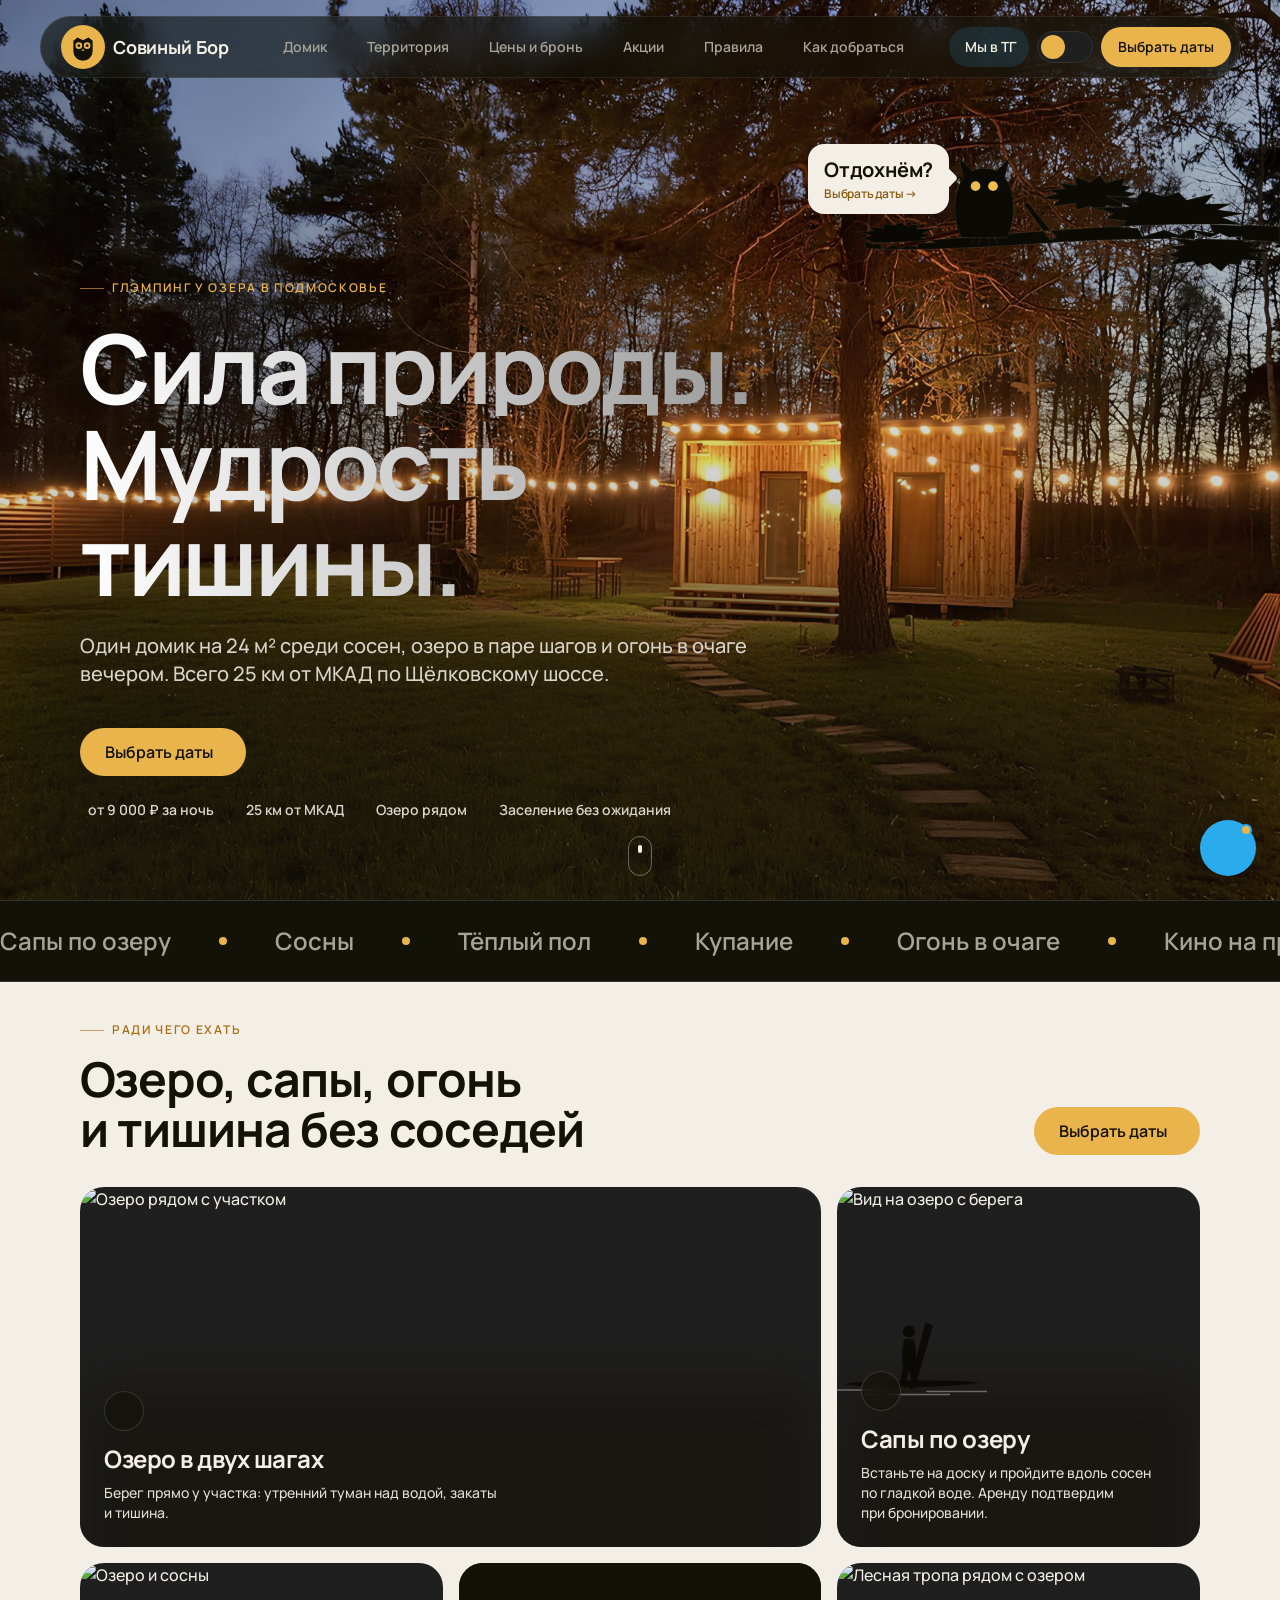
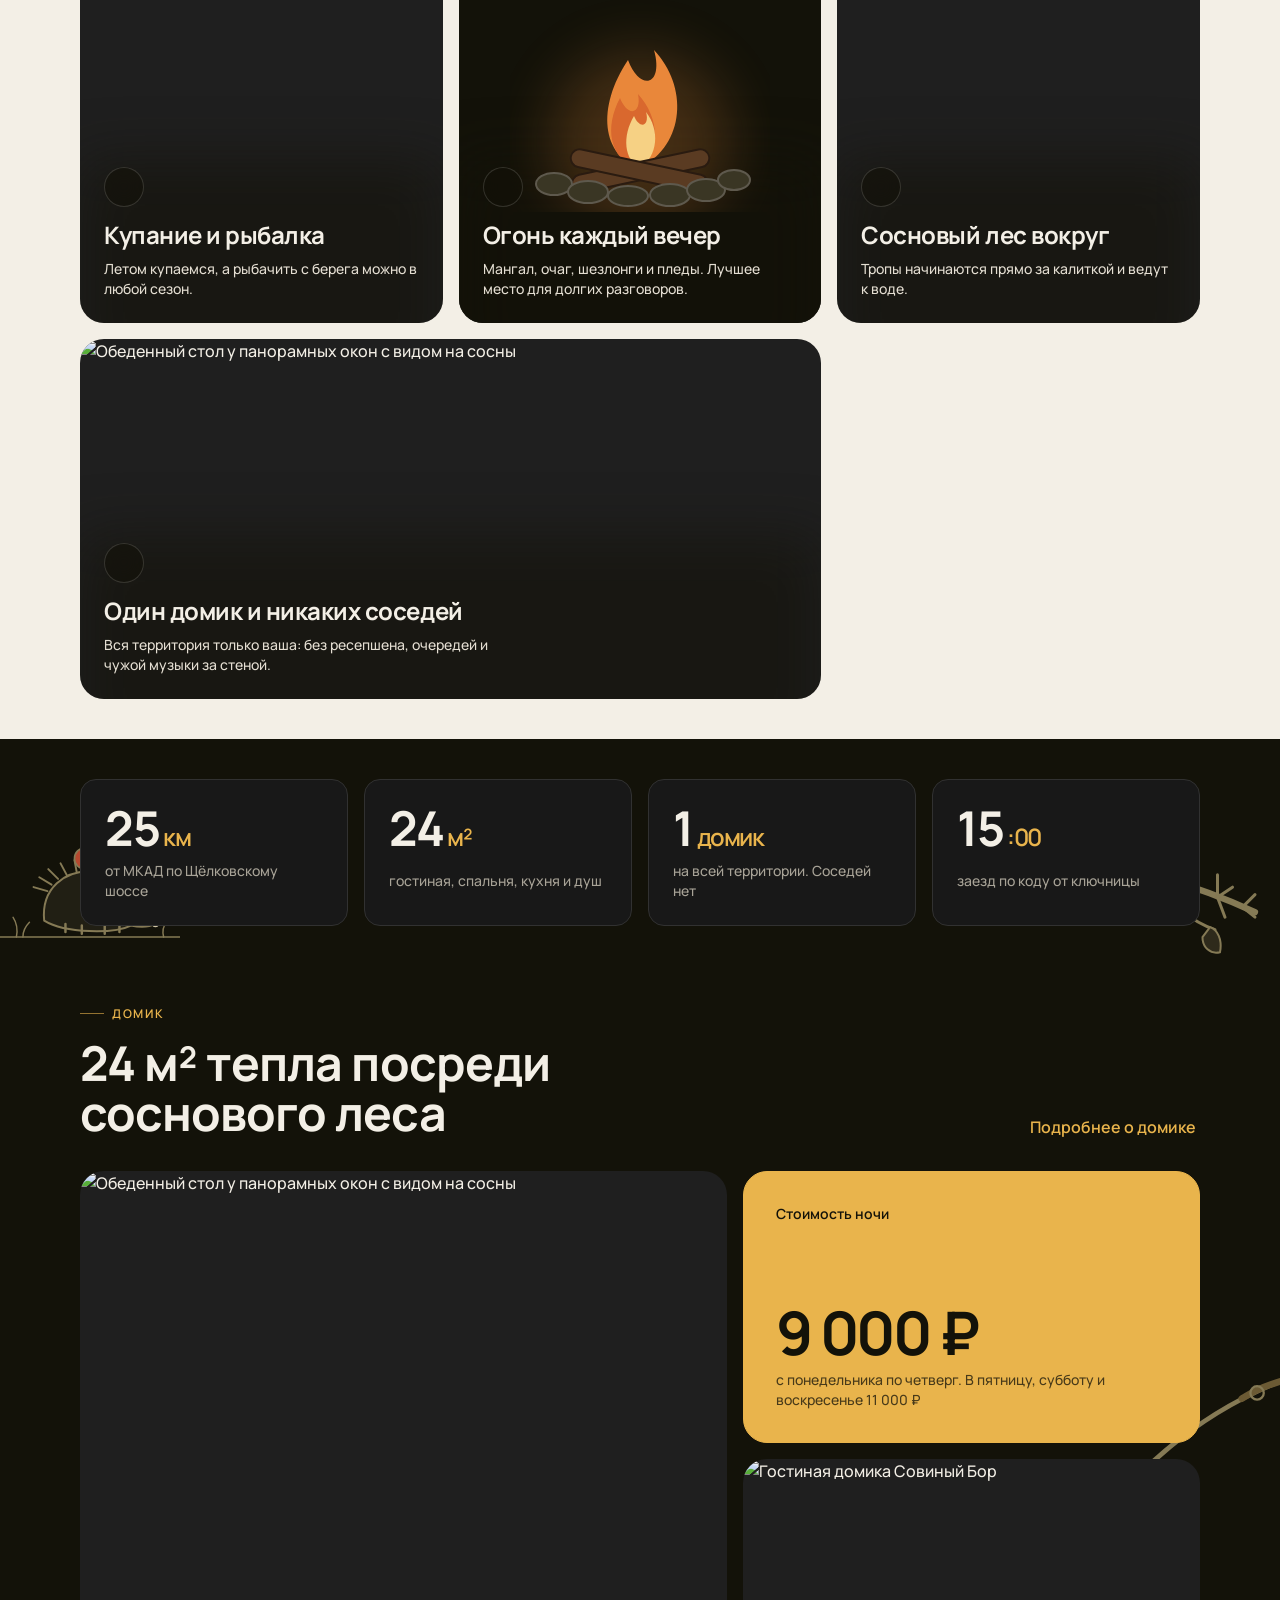
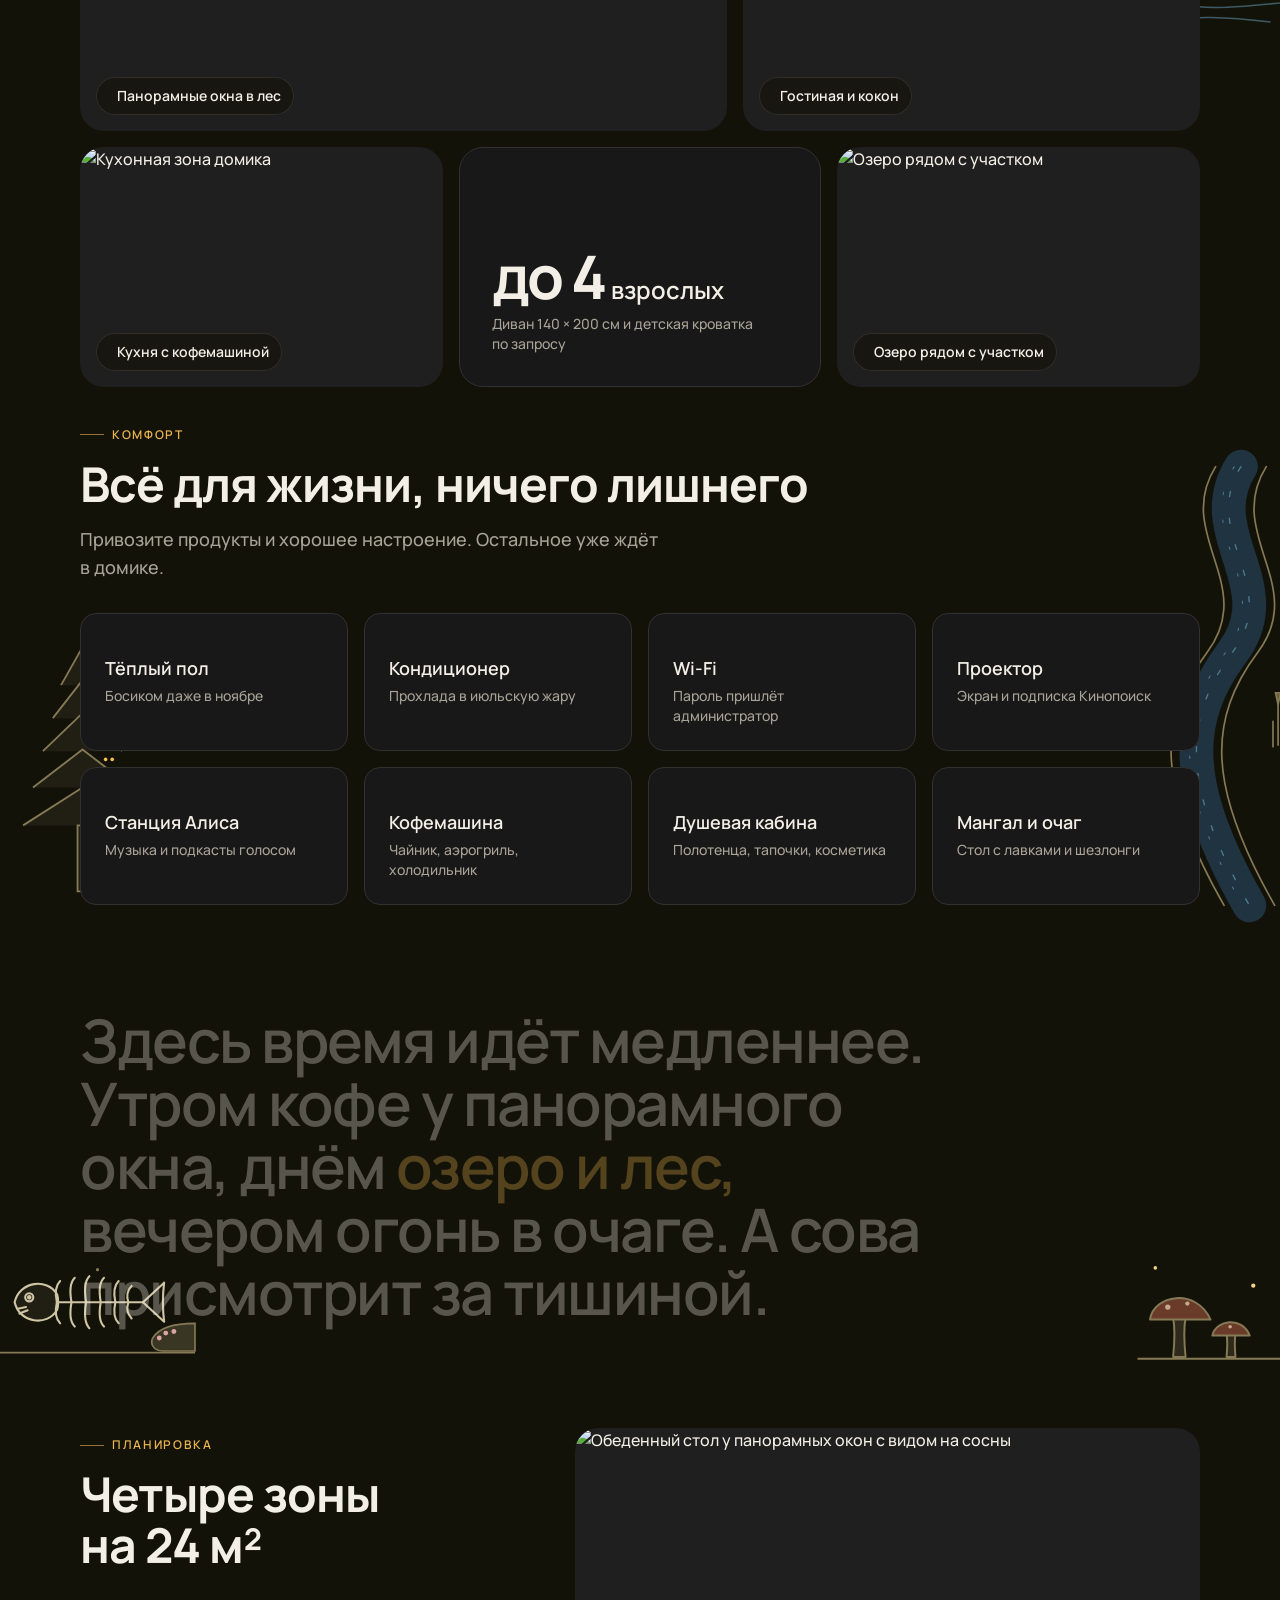
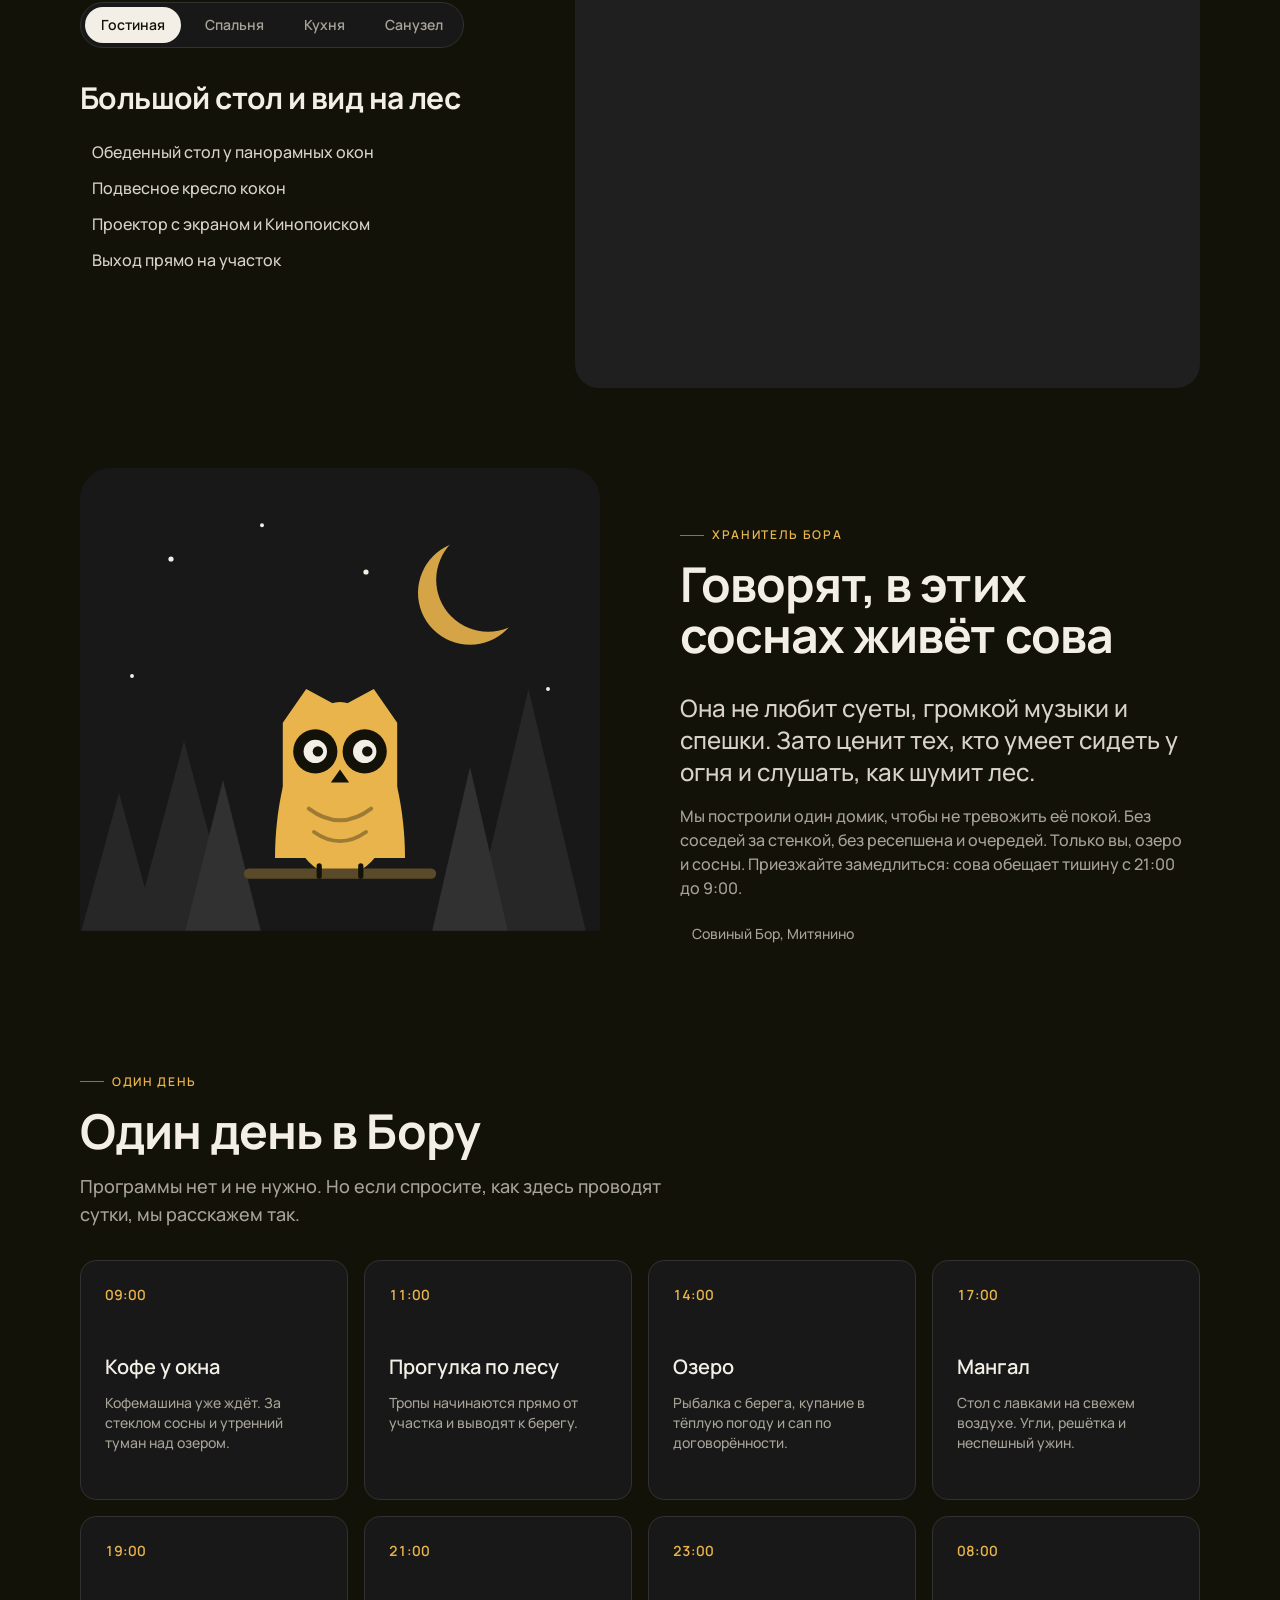
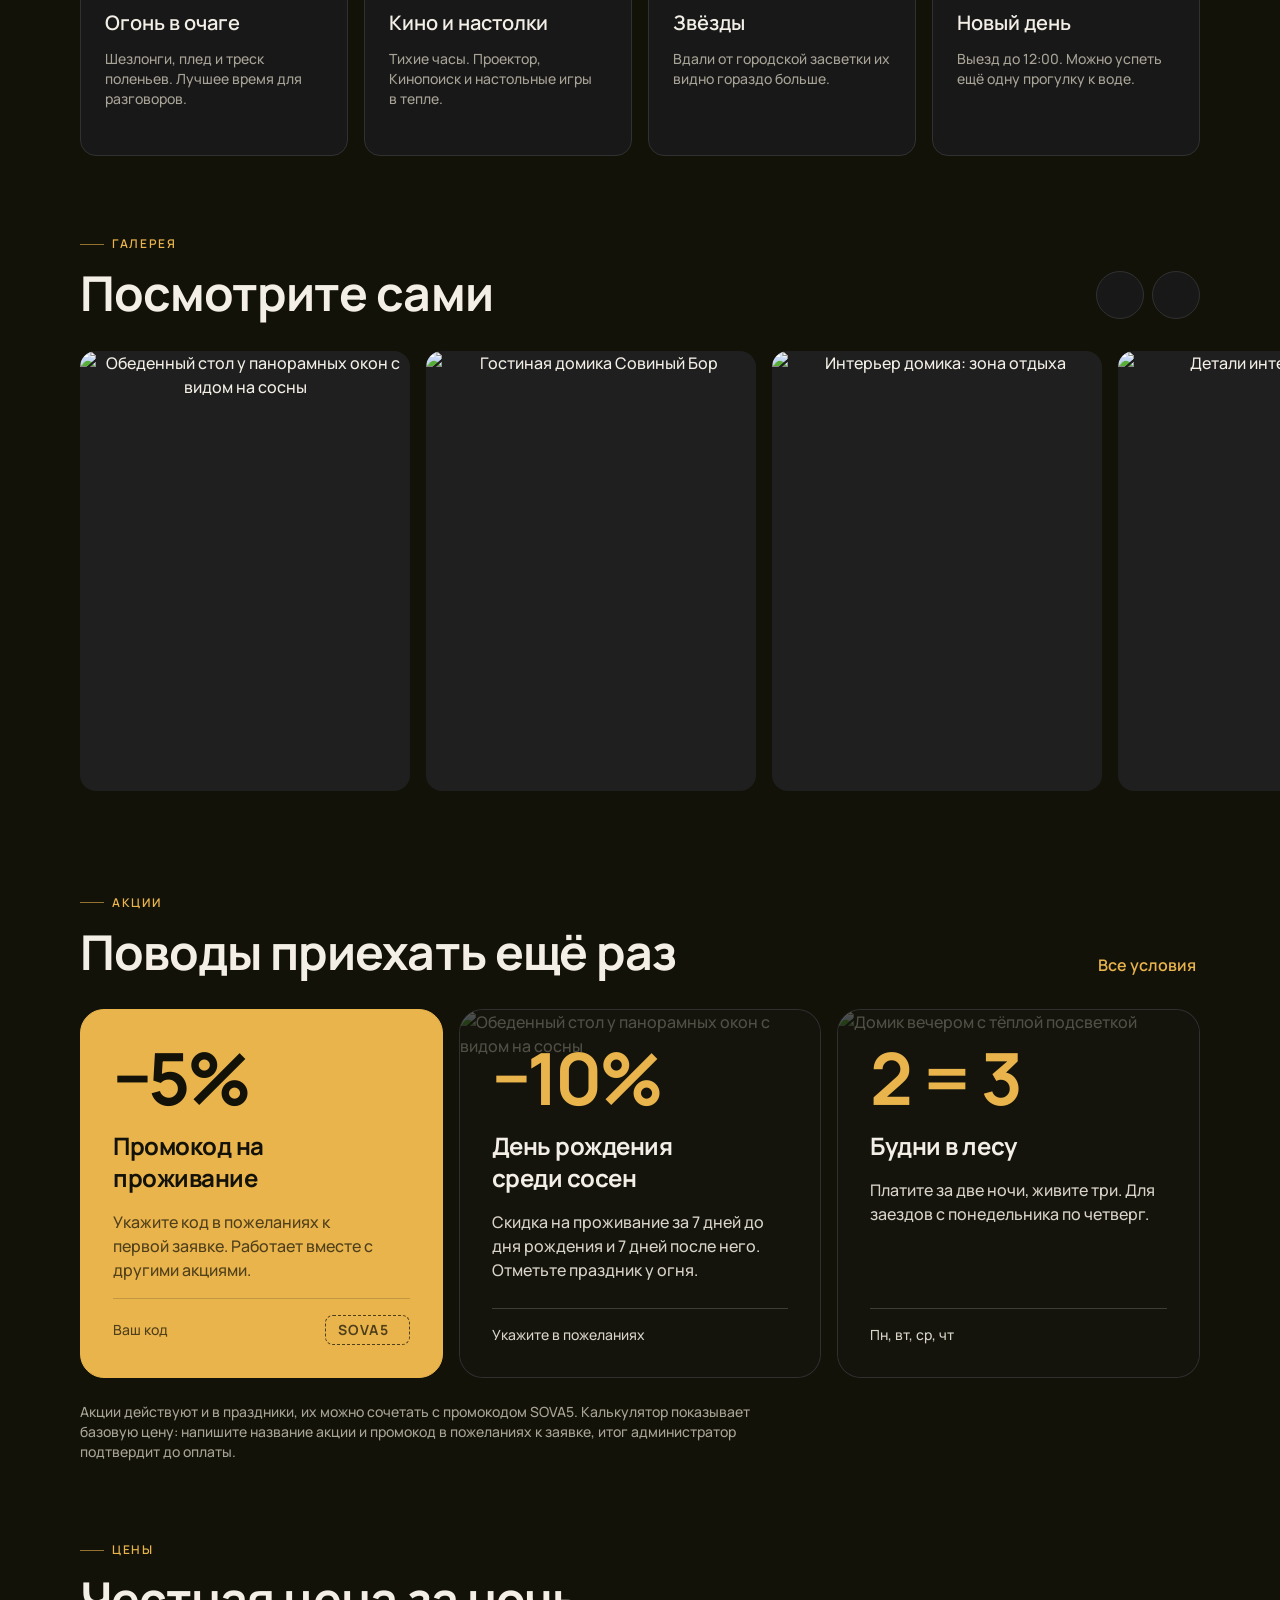
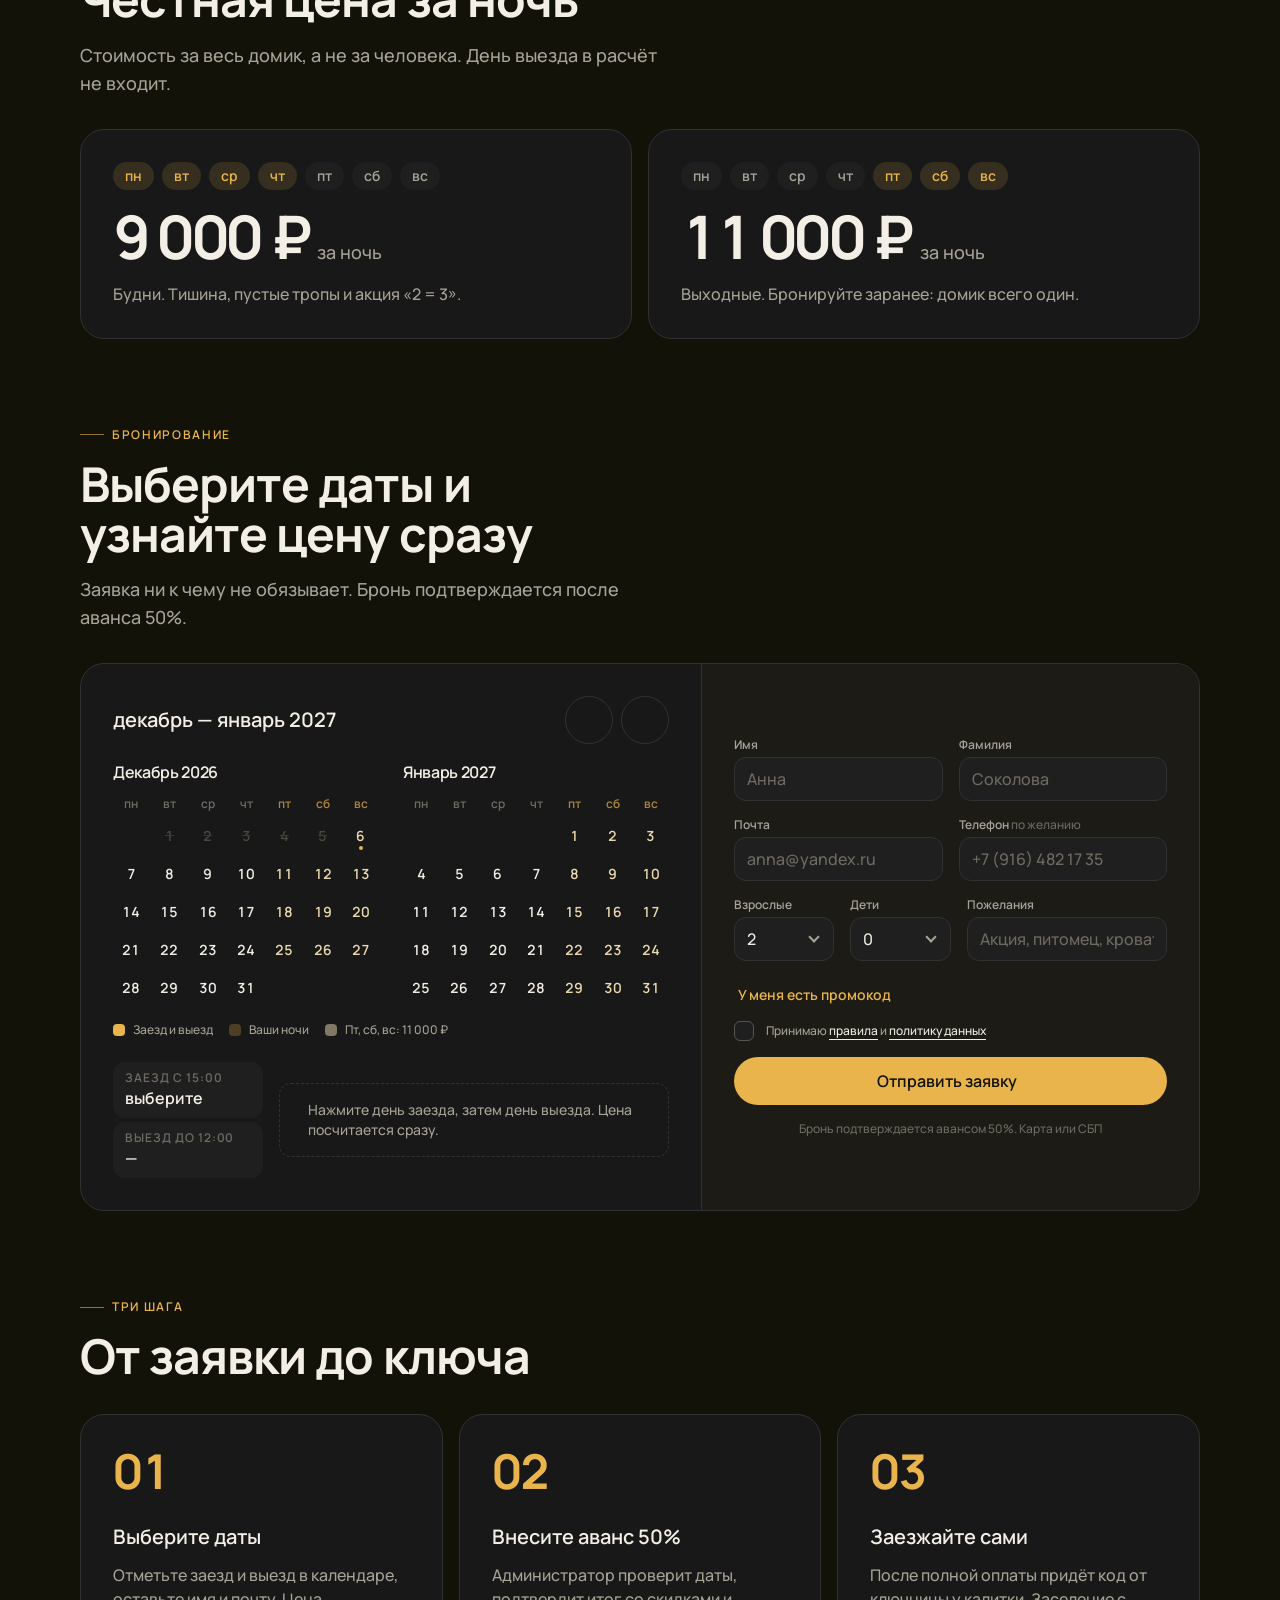
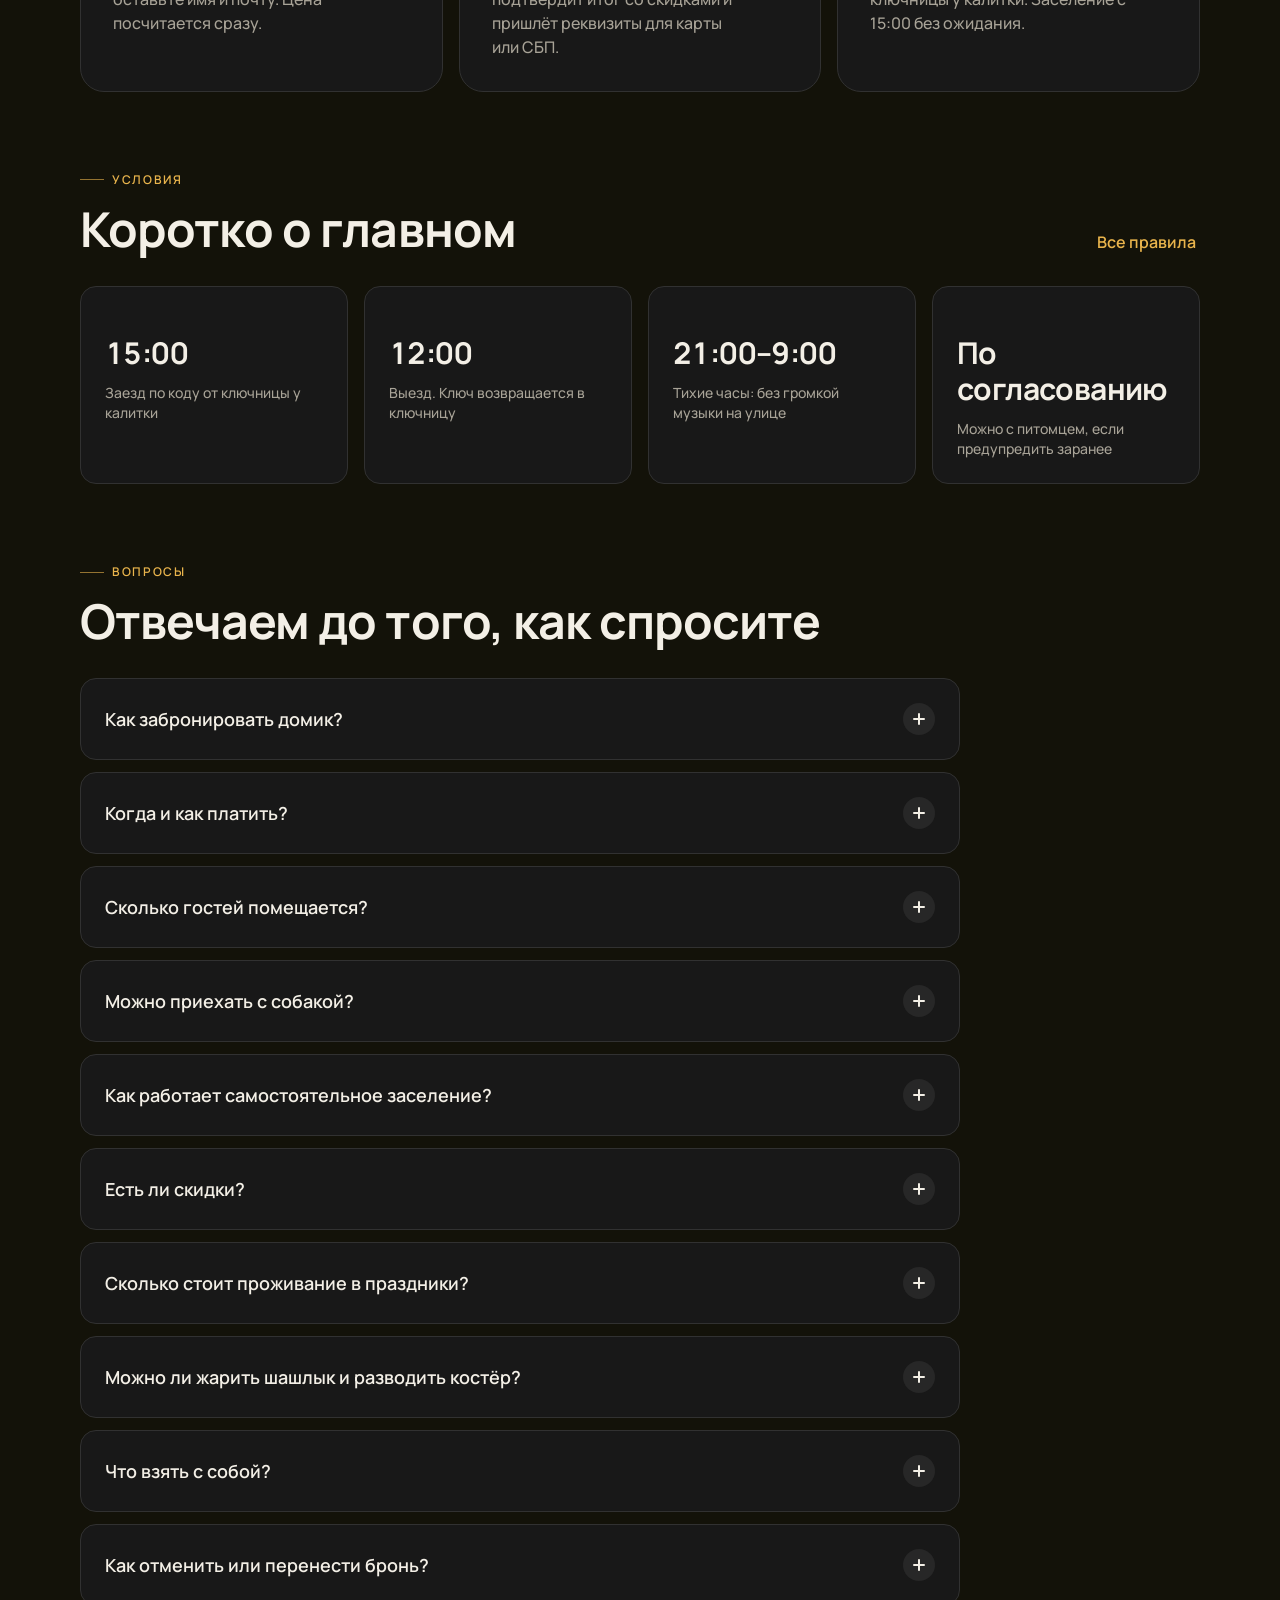
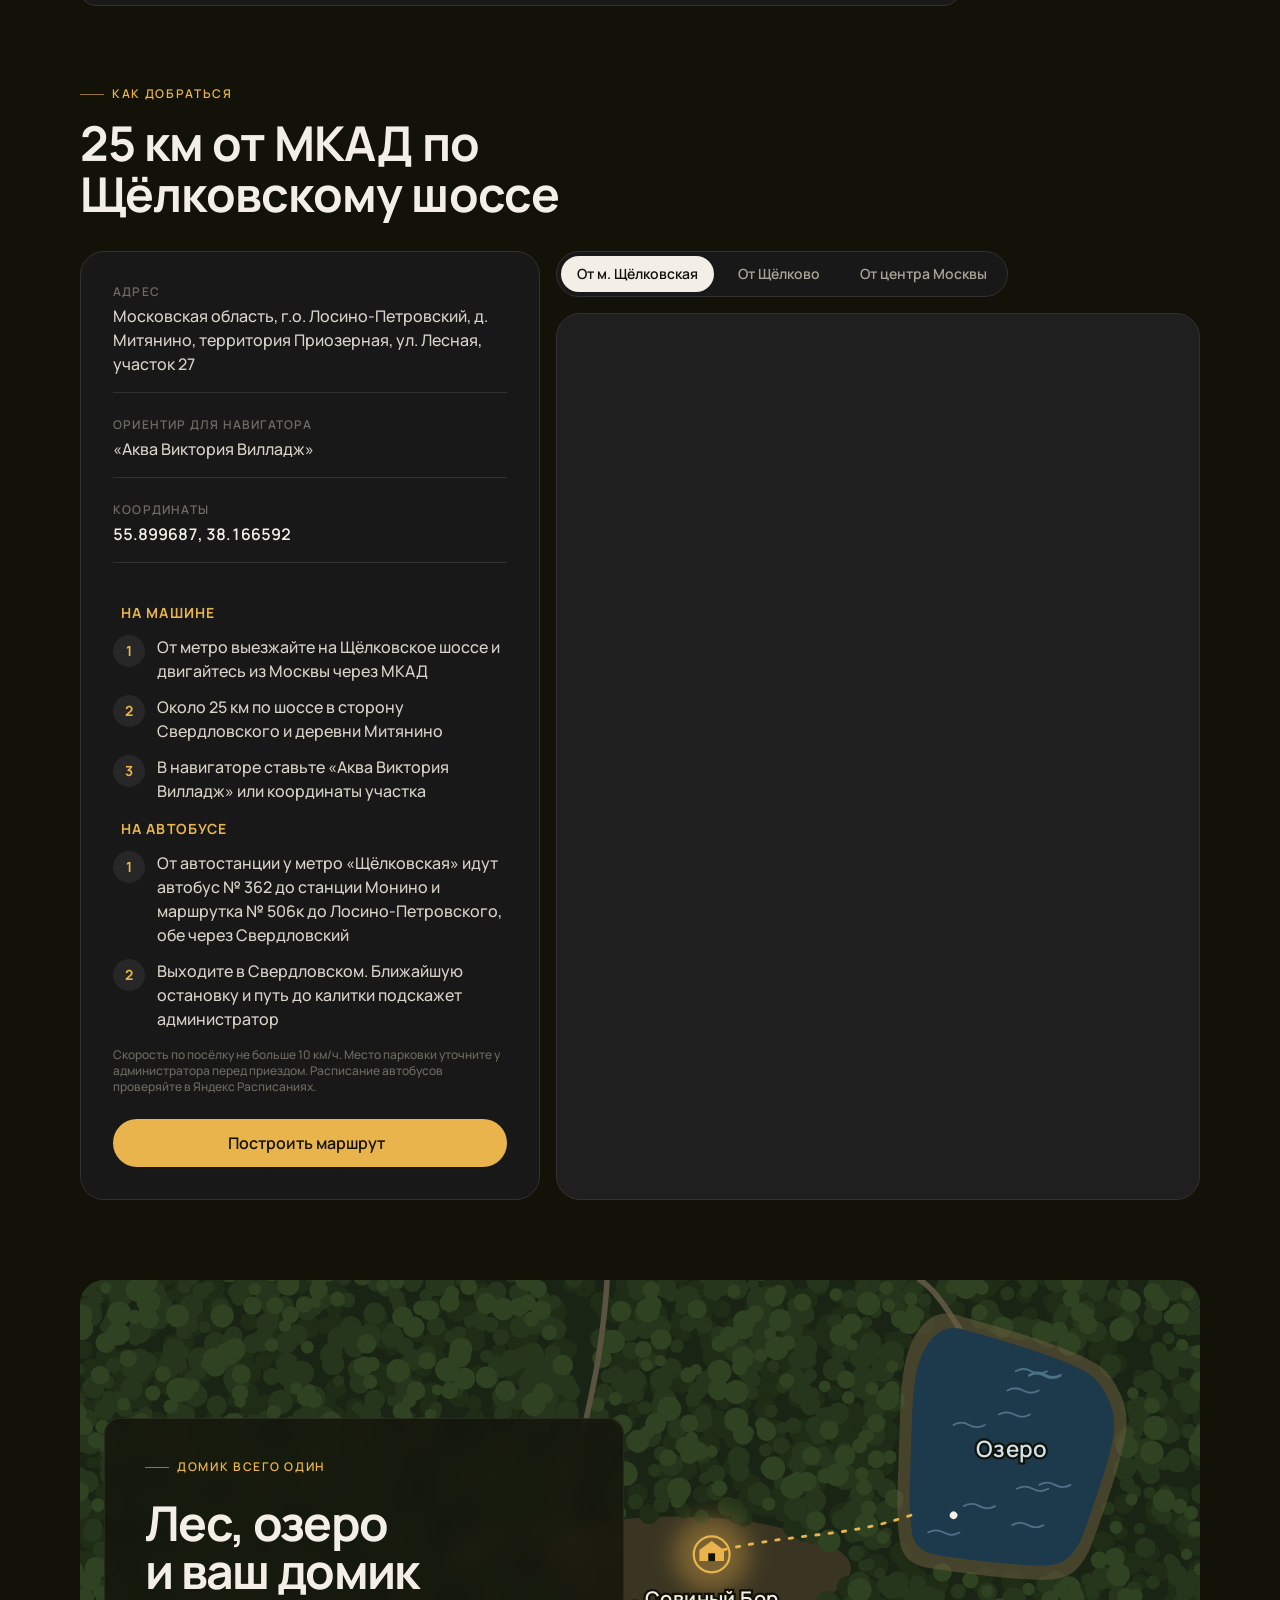
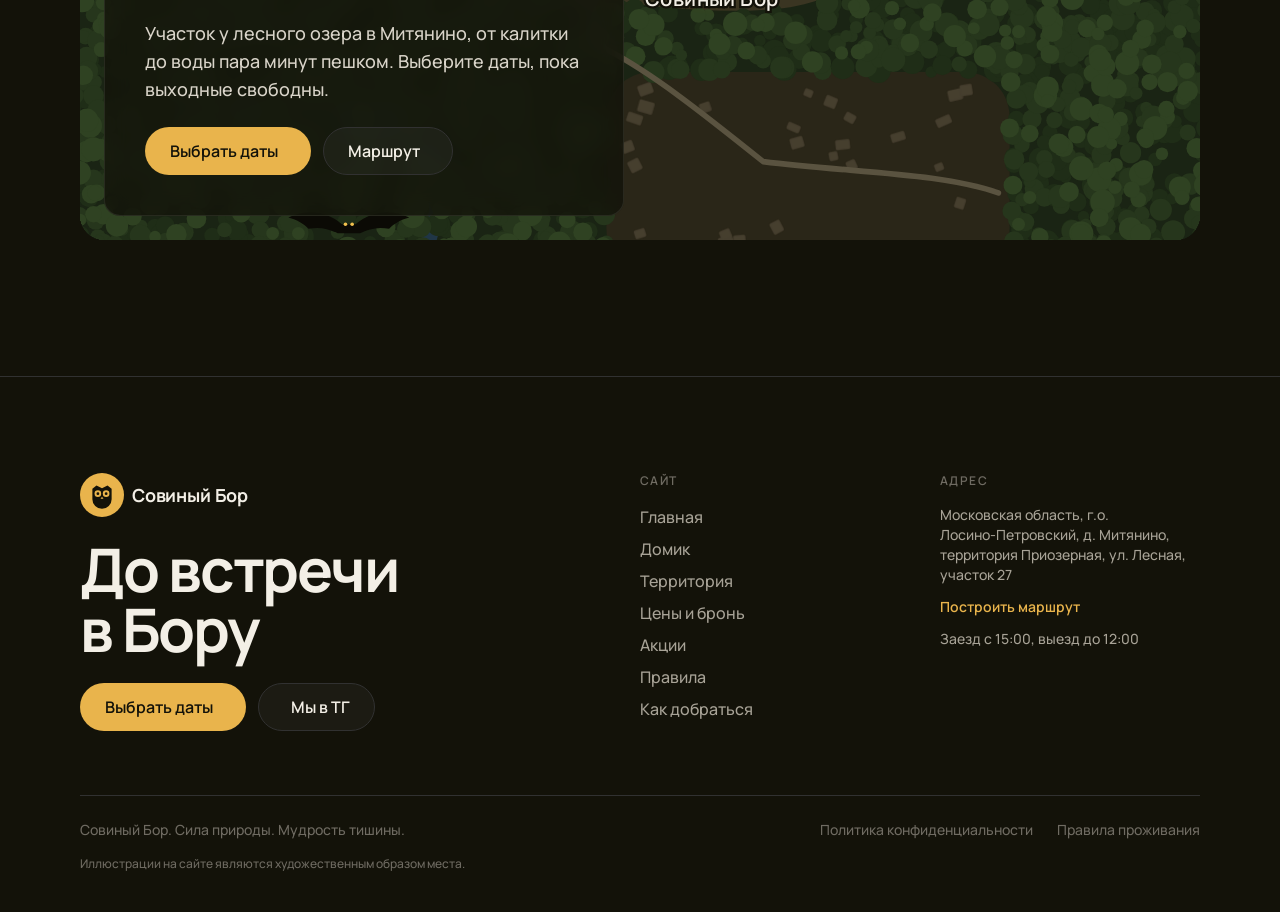
==== commit 8f15971d: "Убран год из подвала Co-Authored-By: Claude Opus 5.5 <noreply@anthropic.com> Claude-Session: https:/" ====
--- a/index.html
+++ b/index.html
@@ -377,7 +377,7 @@
         <p class="t-sm muted" style="margin-top:12px">Заезд с 15:00, выезд до 12:00</p></div>
     </div>
     <div class="foot-bot">
-      <span>© <span data-year>2026</span> Совиный Бор. Сила природы. Мудрость тишины.</span>
+      <span>Совиный Бор. Сила природы. Мудрость тишины.</span>
       <span style="display:flex;gap:24px;flex-wrap:wrap"><a href="privacy/index.html">Политика конфиденциальности</a><a href="rules/index.html">Правила проживания</a></span>
     </div>
     <p class="t-xs" style="color:var(--dim);margin-top:16px">Иллюстрации на сайте являются художественным образом места.</p>
--- a/assets/style.css
+++ b/assets/style.css
@@ -1454,3 +1454,17 @@
 .owl-say.below, .owl-say.below.on { transform: translate(calc(-50% + 20px), 14px) scale(1); animation: none; transform-origin: 50% 0; }
 .owl-say.below:not(.on) { transform: translate(calc(-50% + 20px), 14px) scale(0); }
 .owl-say.below::after { right: auto; left: calc(50% - 7px); top: -6px; bottom: auto; border-radius: var(--r) 0 0 0; }
+/* Отступы ещё компактнее */
+.section { padding: var(--s-500) 0; }
+@media (max-width: 767px) { .section { padding: var(--s-400) 0; } }
+.tagline { padding: var(--s-700) 0; }
+.head, .head-row { margin-bottom: var(--s-400); }
+/* Светлая тема: тёмные по смыслу блоки получают тёмную палитру целиком */
+html.light .hero, html.light .phero.ill, html.light .final, html.light .map-final .map-card, html.light .rc, html.light .offer.photo, html.light .bmodal .hero {
+  --text: #F3EFE6; --muted: #CFC9BC; --dim: #8C8677; --line: #313131; --surface: #1F1F1F; --bg-2: #181818;
+  color: var(--text);
+}
+html.light .map-final .map-card .eyebrow, html.light .hero .eyebrow, html.light .phero.ill .eyebrow, html.light .final .eyebrow { color: var(--accent); }
+html.light .final .btn-ghost, html.light .map-final .btn-ghost, html.light .hero .btn-ghost { background: rgba(255,255,255,.06); border-color: rgba(255,255,255,.25); color: #F3EFE6; }
+html.light .final h2, html.light .final h2 .line-in { color: #F3EFE6; }
+html.light .ht-mode, html.light .promo-toggle { color: #A86F12; }
